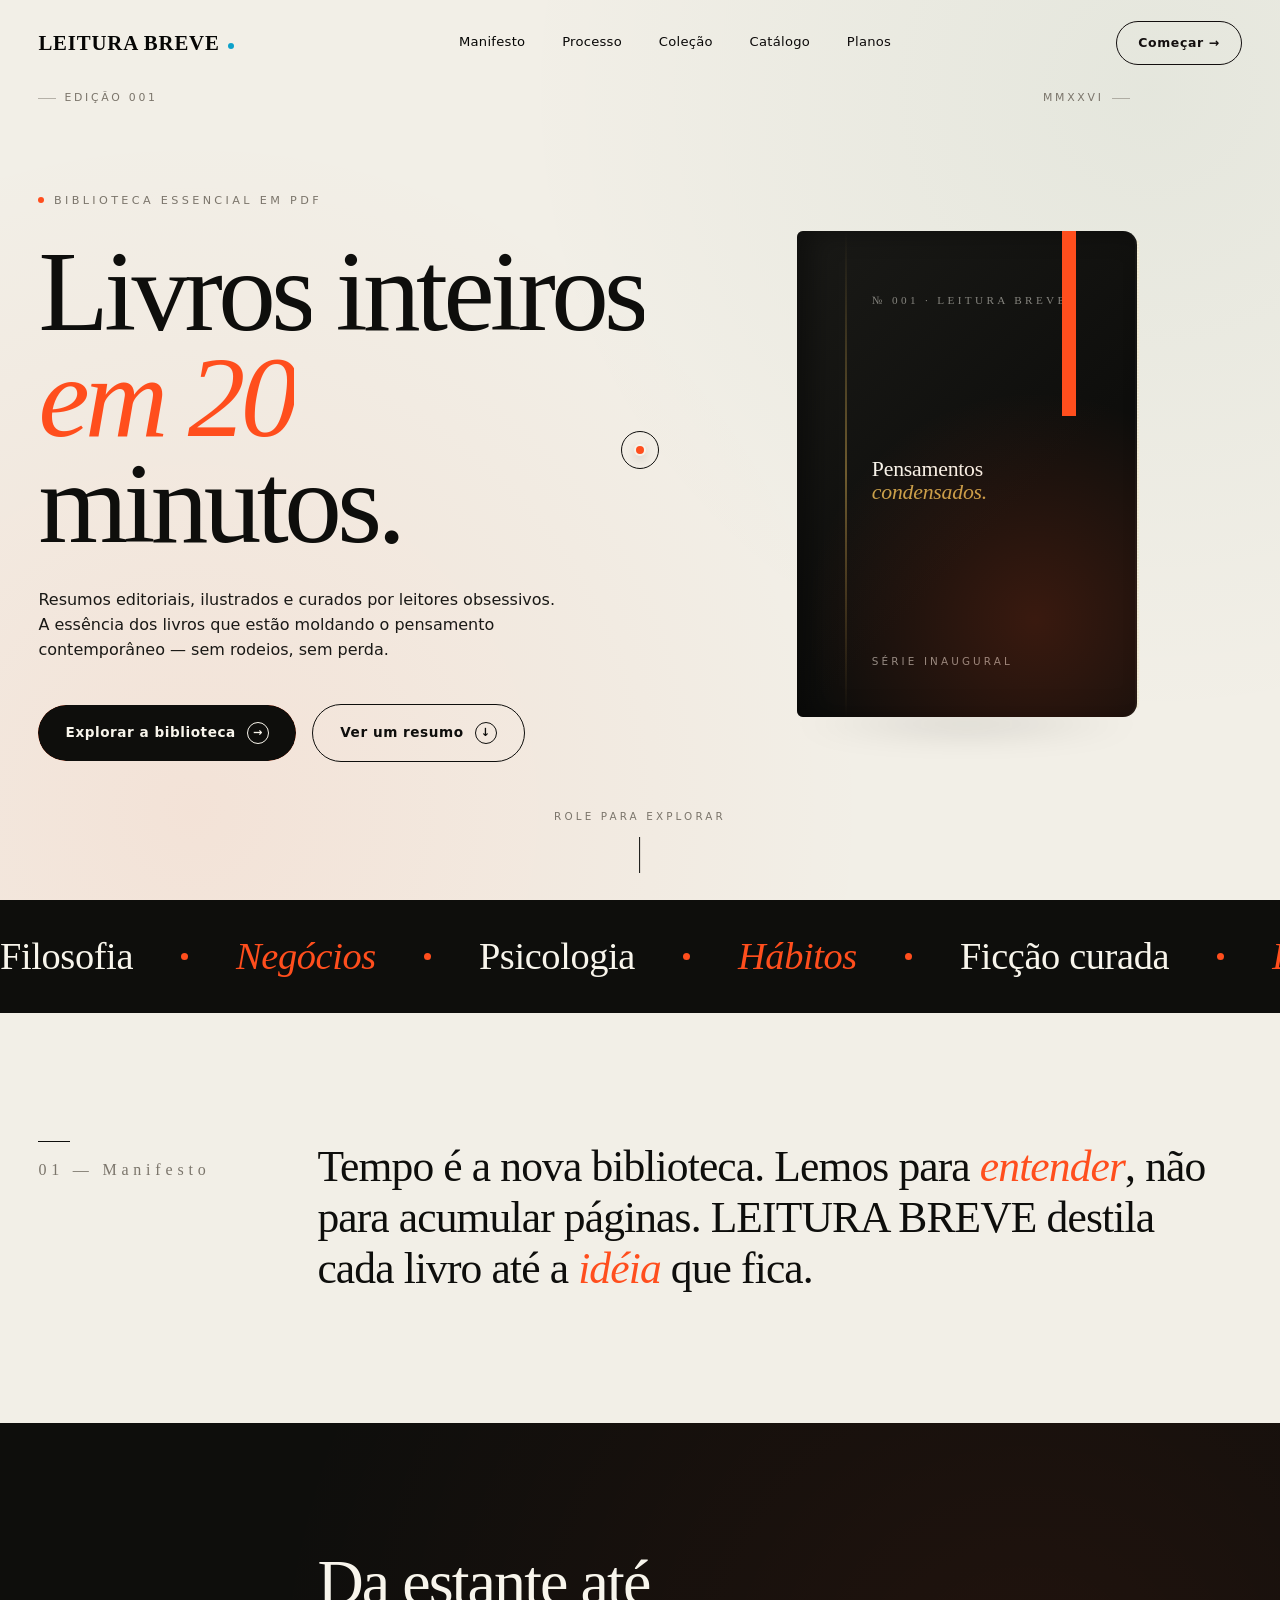
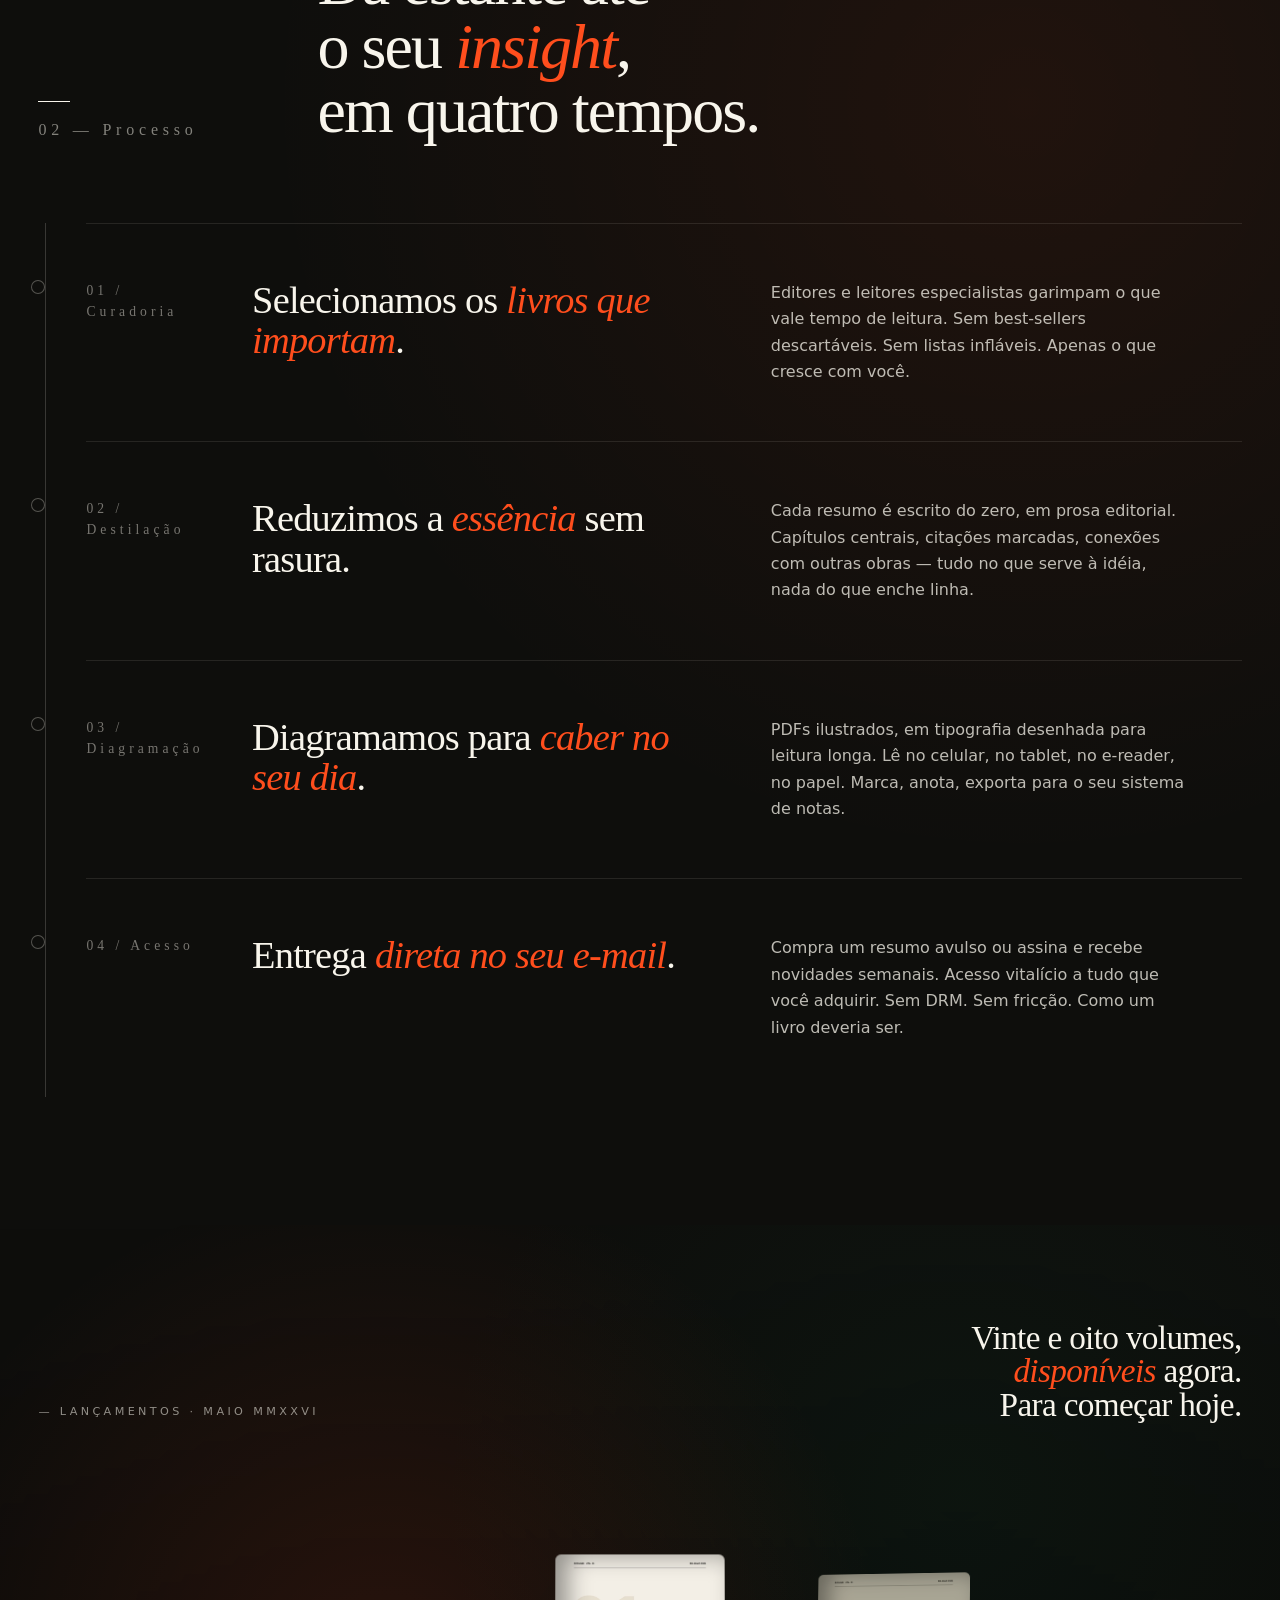
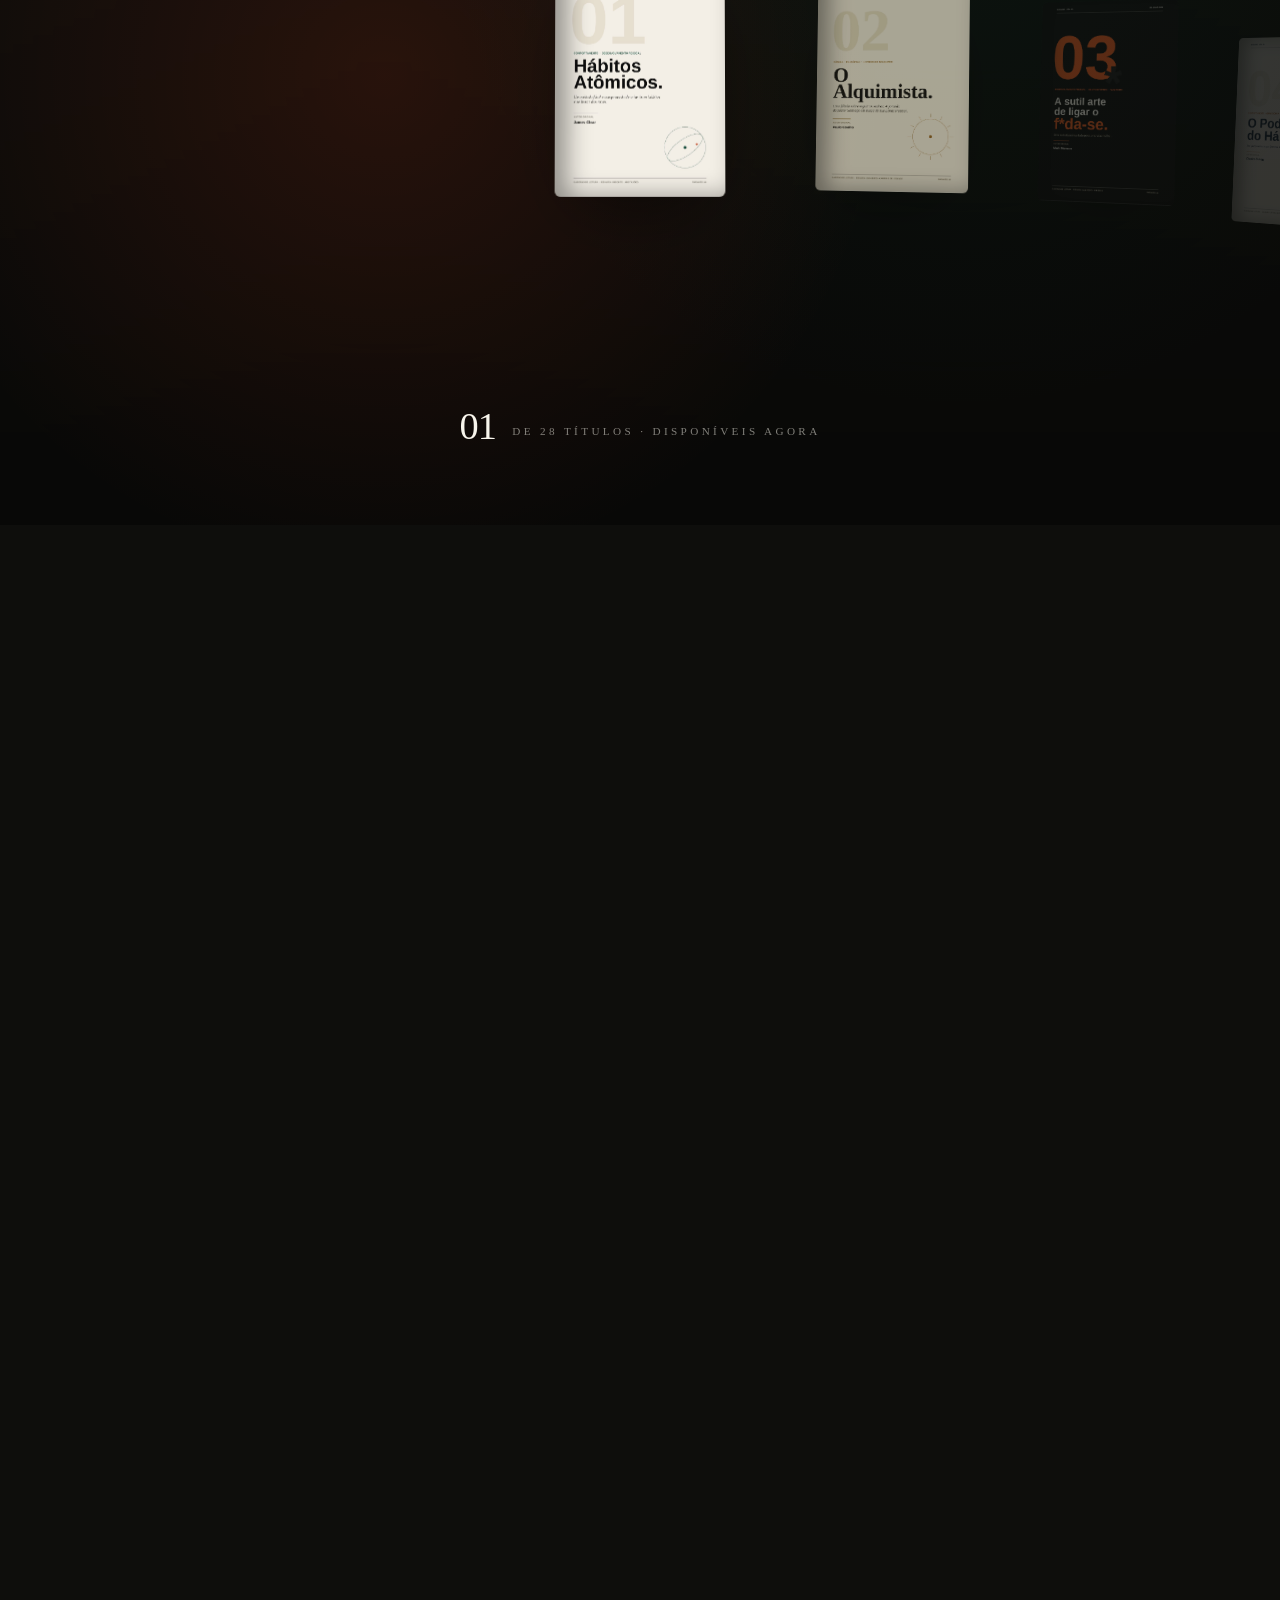
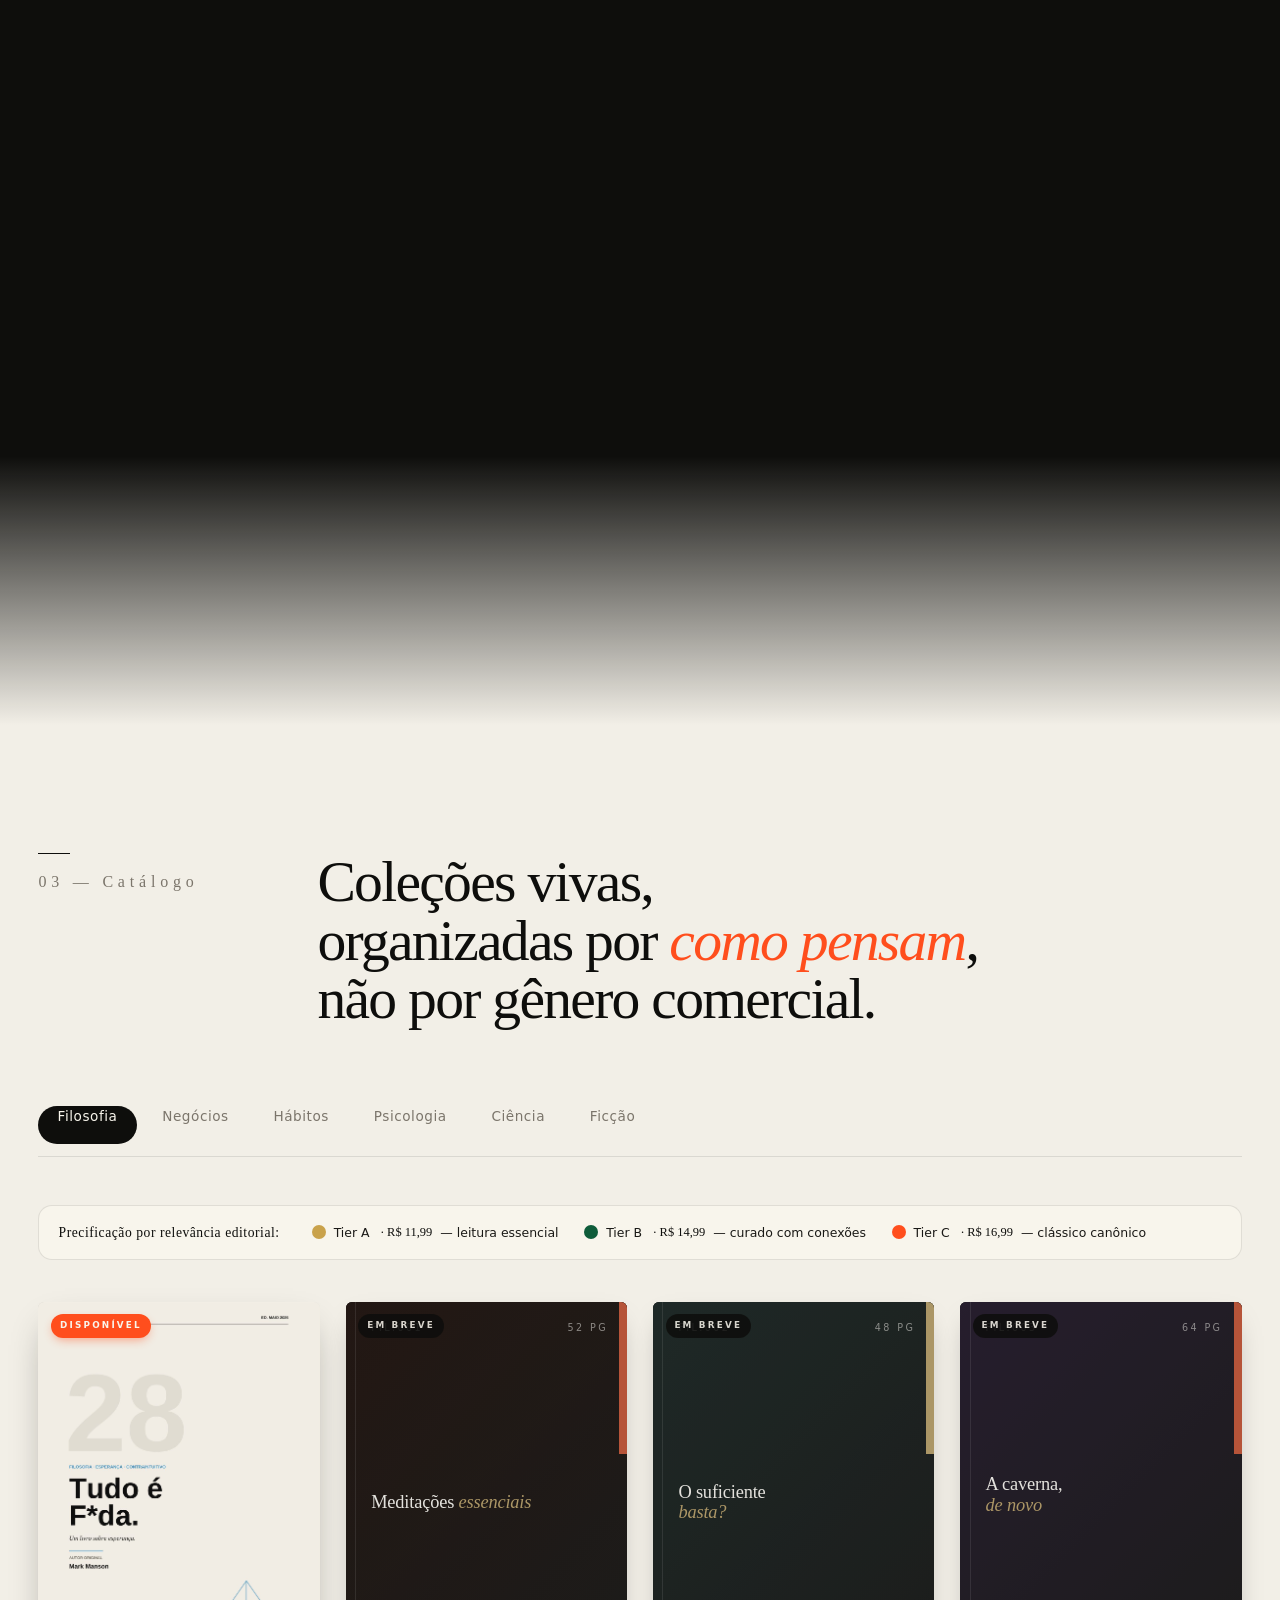
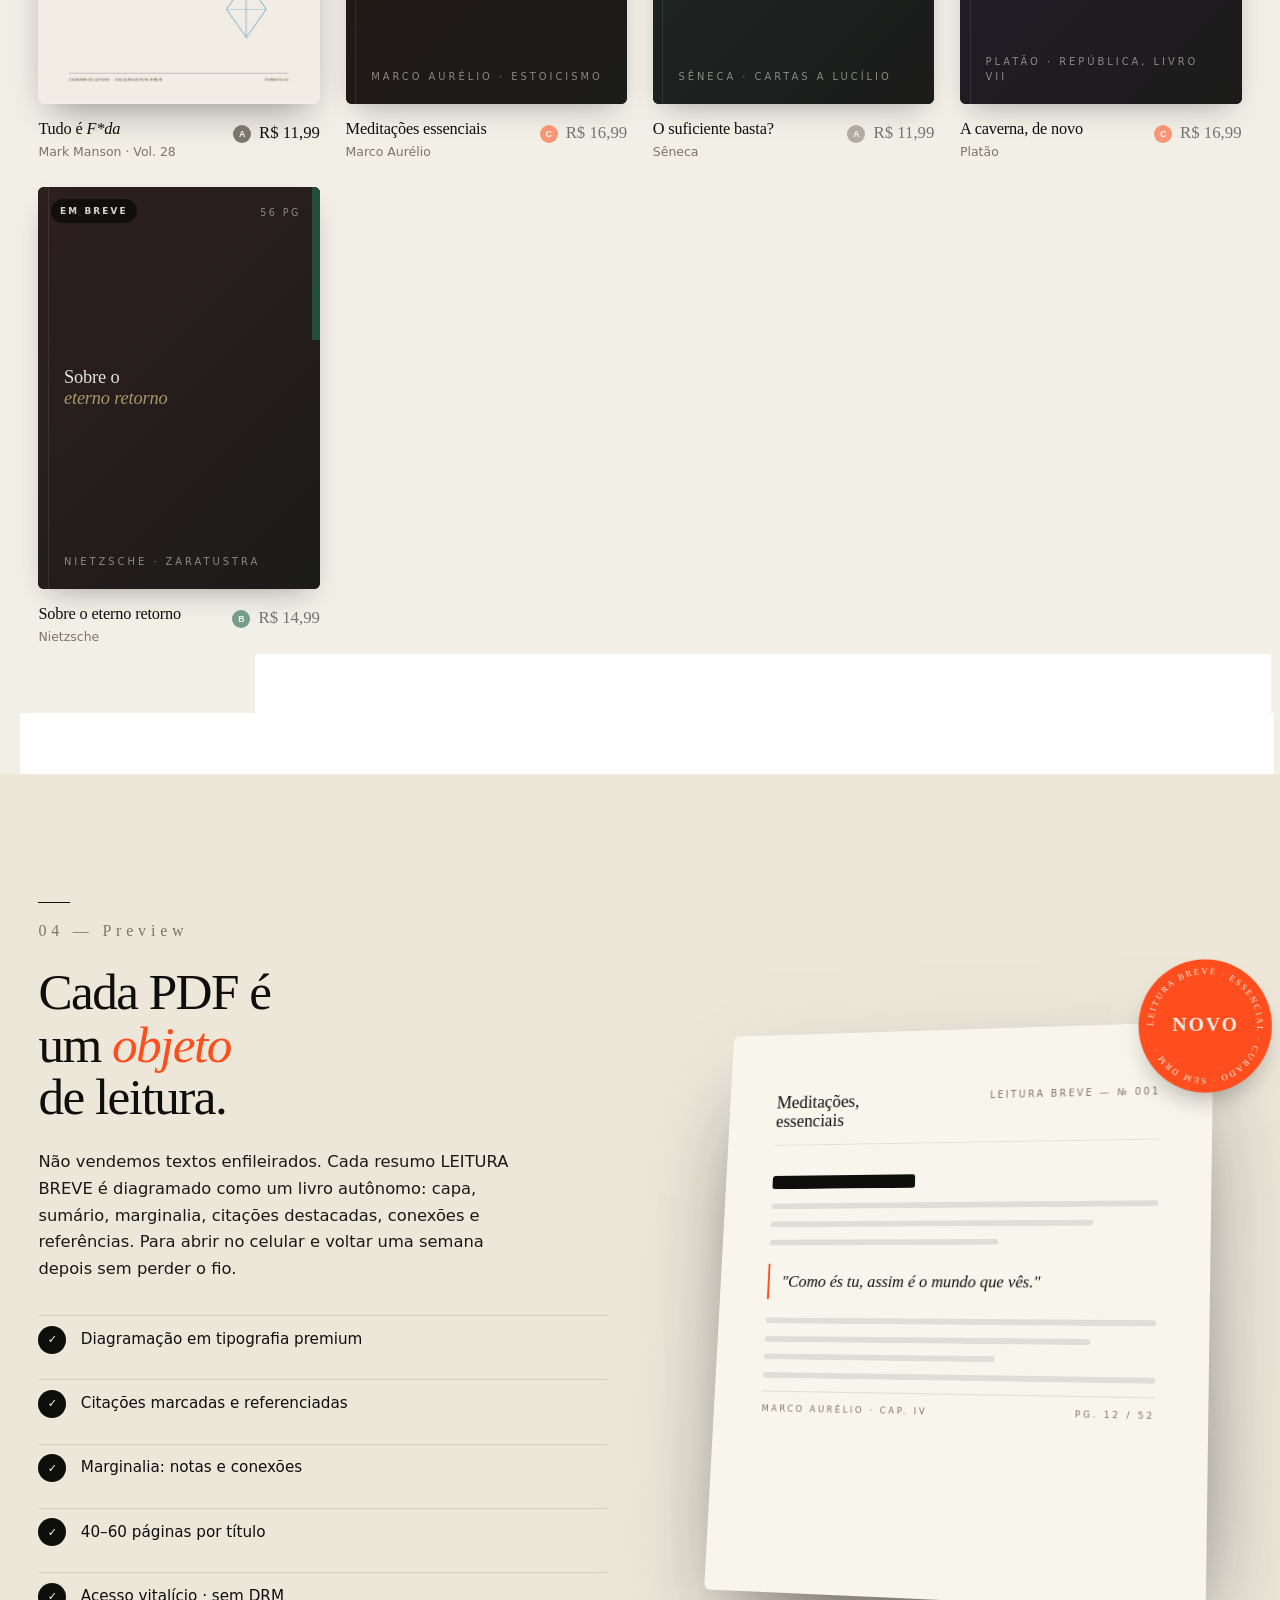
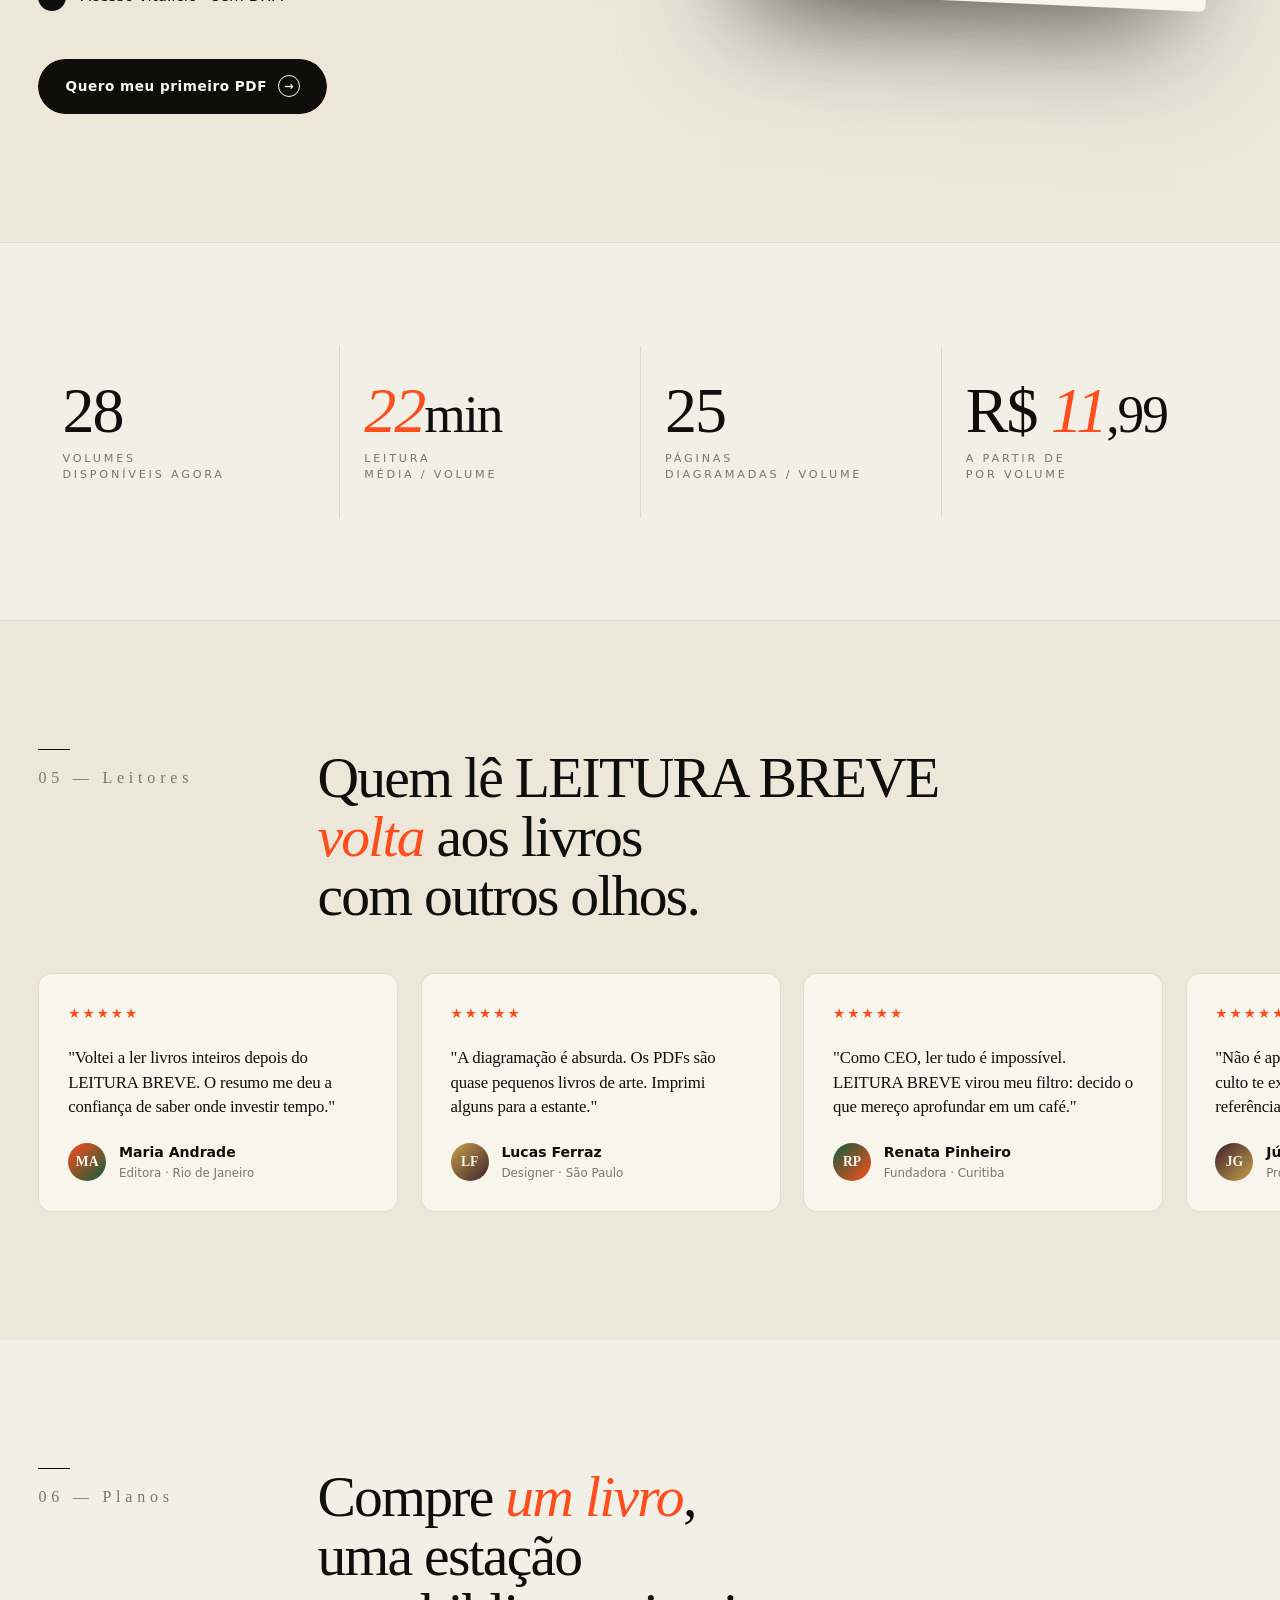
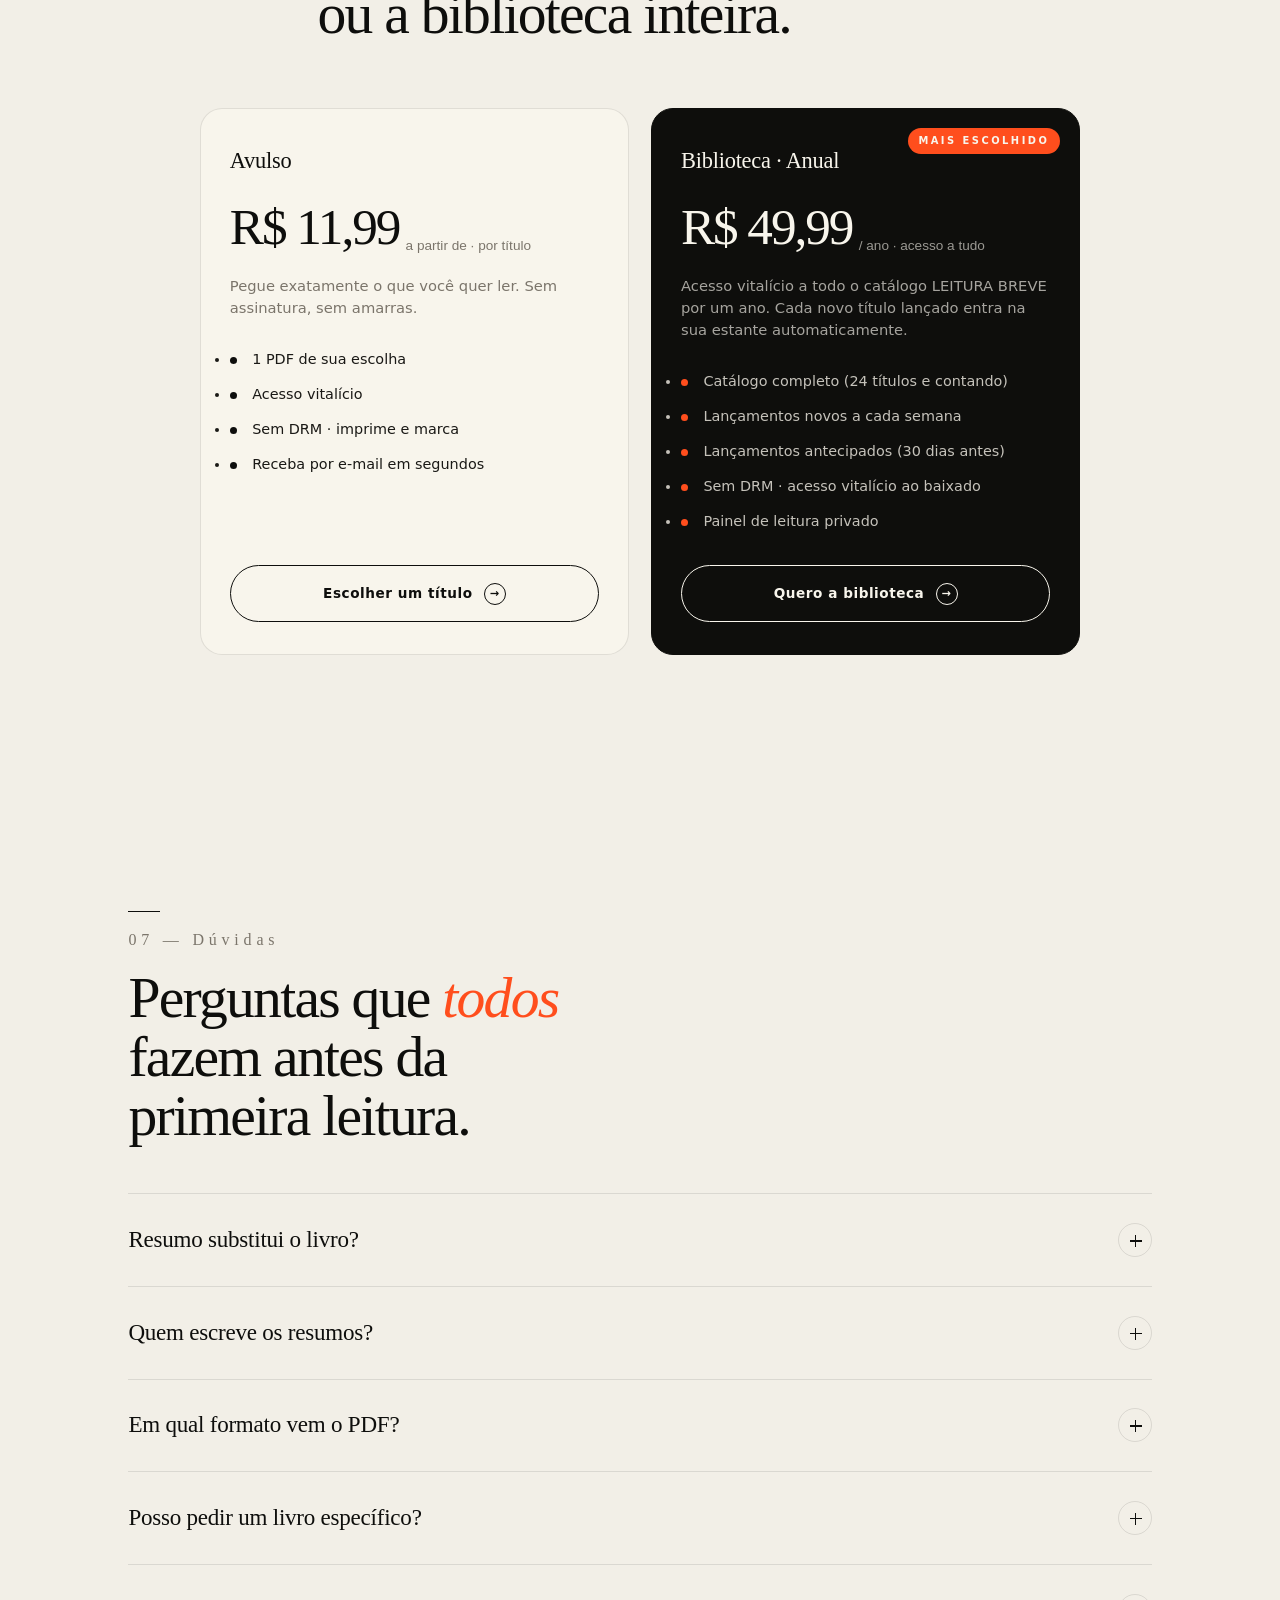
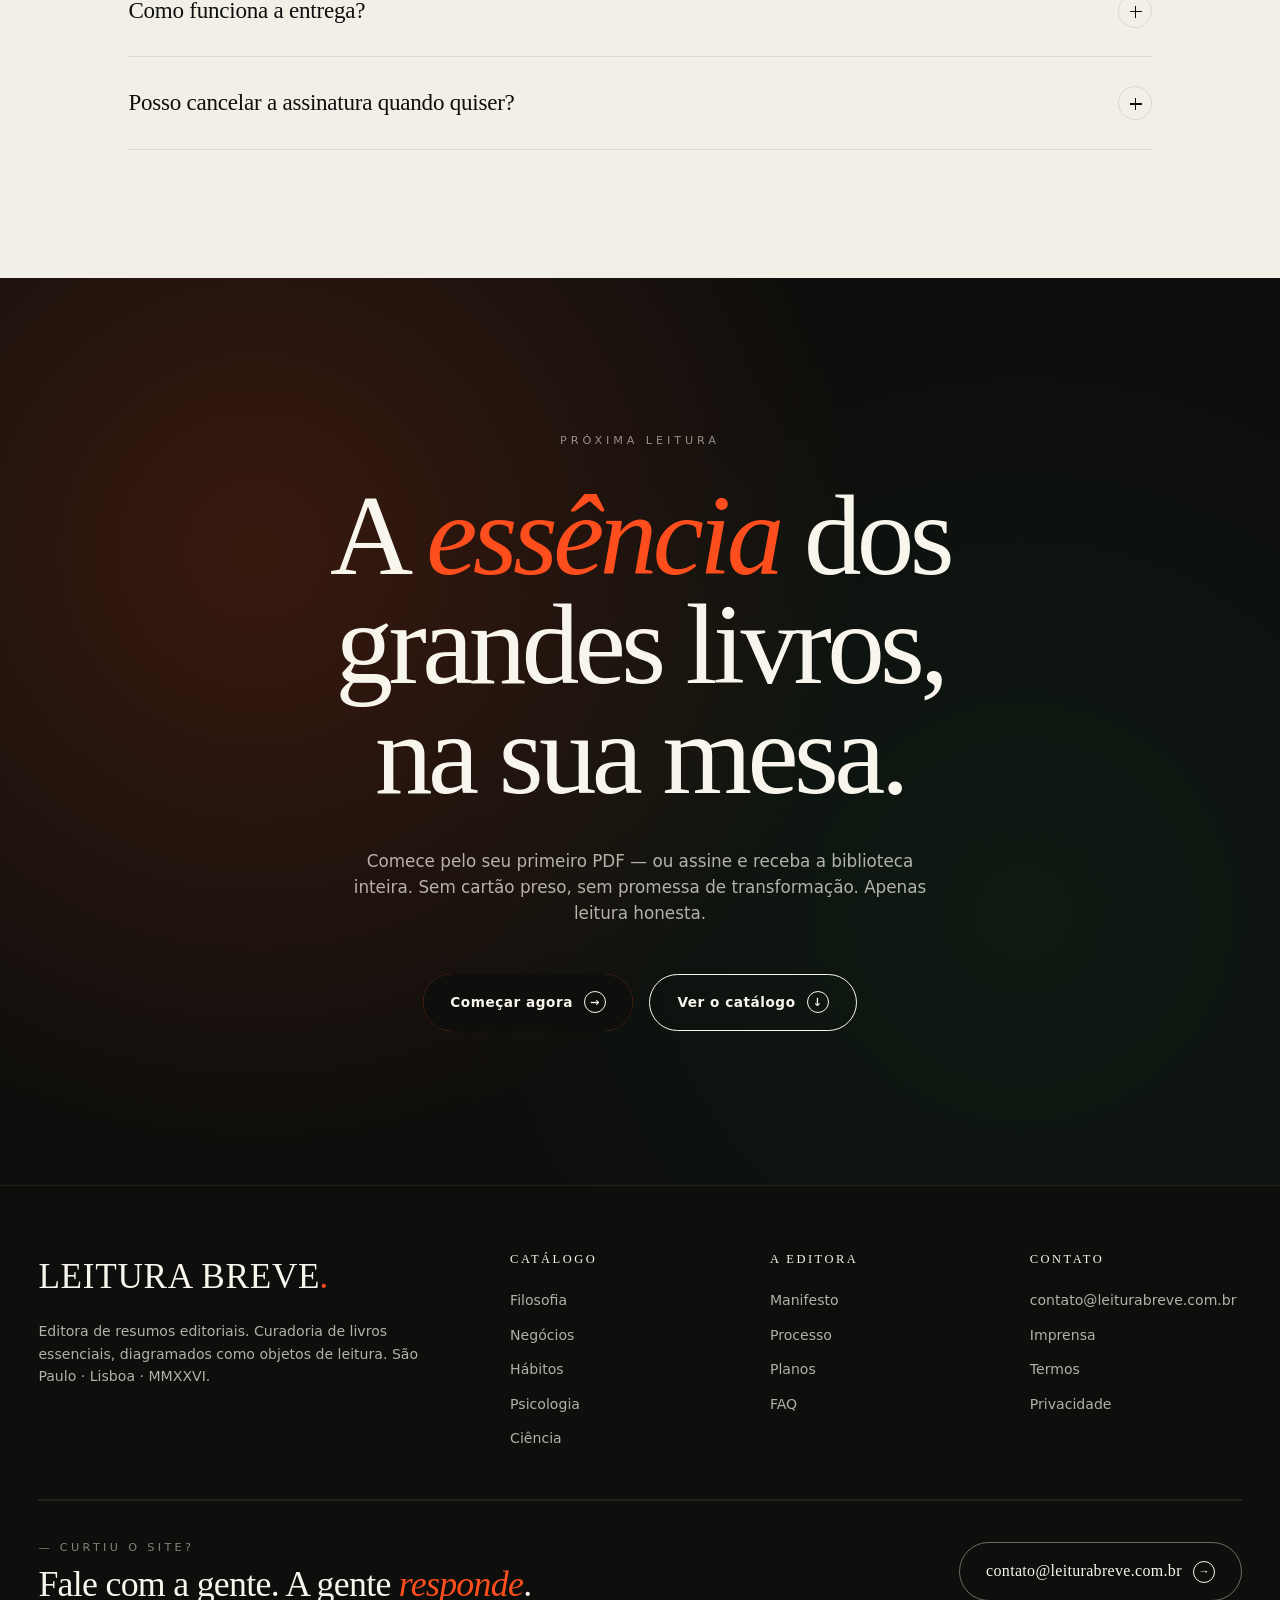
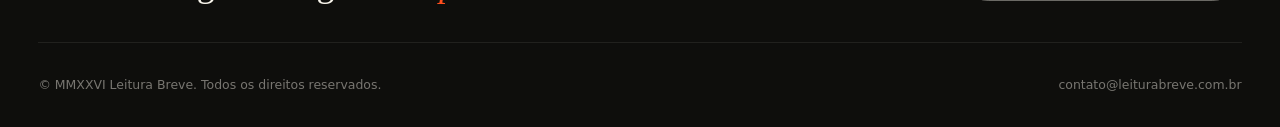
==== index.html @ e7ca35db "feat: vols 27/28/31/33/35 — 28 disponiveis, aba Filosofia preenchida LB.27 De Zero a Um (Thiel, Tier" ====
<!DOCTYPE html>
<html lang="pt-BR">
<head>
<meta charset="UTF-8">
<title>LEITURA BREVE — Livros inteiros em 20 minutos.</title>
<meta name="description" content="LEITURA BREVE: resumos editoriais em PDF dos livros que estão moldando o pensamento contemporâneo. Curados, ilustrados, prontos para abrir caminho.">
<link rel="icon" href="data:image/svg+xml,<svg xmlns='http://www.w3.org/2000/svg' viewBox='0 0 100 100'><rect width='100' height='100' rx='20' fill='%230D0D0D'/><text x='50' y='66' font-family='Georgia,serif' font-size='44' font-weight='700' fill='%23F5F2EC' text-anchor='middle' letter-spacing='-2'>LB</text></svg>">
<link rel="apple-touch-icon" href="data:image/svg+xml,<svg xmlns='http://www.w3.org/2000/svg' viewBox='0 0 100 100'><rect width='100' height='100' rx='20' fill='%230D0D0D'/><text x='50' y='66' font-family='Georgia,serif' font-size='44' font-weight='700' fill='%23F5F2EC' text-anchor='middle' letter-spacing='-2'>LB</text></svg>">
<meta name="viewport" content="width=device-width,initial-scale=1.0,viewport-fit=cover">
<meta name="theme-color" content="#0D0D0D">
<meta name="apple-mobile-web-app-title" content="Leitura Breve">
<meta name="application-name" content="Leitura Breve">
<meta name="format-detection" content="telephone=no">
<meta http-equiv="X-Frame-Options" content="DENY">
<meta http-equiv="X-Content-Type-Options" content="nosniff">
<meta http-equiv="Referrer-Policy" content="no-referrer">
<meta http-equiv="Content-Security-Policy" content="default-src 'self' 'unsafe-inline' https://fonts.googleapis.com https://fonts.gstatic.com; script-src 'self' 'unsafe-inline'; object-src 'none'; base-uri 'self';">
<link rel="preconnect" href="https://fonts.googleapis.com">
<link rel="preconnect" href="https://fonts.gstatic.com" crossorigin>
<link href="https://fonts.googleapis.com/css2?family=Fraunces:ital,opsz,wght@0,9..144,300..900;1,9..144,300..900&family=Inter:wght@300;400;500;600;700;800;900&family=Instrument+Serif:ital@0;1&display=swap" rel="stylesheet">

<style>
/* ============================================================
   LEITURA BREVE — Editorial minimalist landing
   ============================================================ */
*,*::before,*::after{box-sizing:border-box;margin:0;padding:0}
html,body{overflow-x:hidden}
html{scroll-behavior:auto}

:root{
  --bg:#F2EFE7;
  --bg-warm:#EDE7DA;
  --paper:#F8F5EC;
  --ink:#0E0E0C;
  --ink-soft:#1A1916;
  --mute:#7B756B;
  --line:#0E0E0C1A;
  --line-soft:#0E0E0C0F;
  --accent:#FF4E1D;     /* burnt orange — editorial */
  --accent-2:#0E5C3A;   /* deep forest */
  --gold:#C9A24B;
  --plum:#3B1F2B;
  --cream:#F8F5EC;
  --shadow:0 30px 60px -20px rgba(14,14,12,.25), 0 18px 36px -18px rgba(14,14,12,.18);
  --shadow-deep:0 50px 100px -30px rgba(14,14,12,.55);
  --r-lg:22px;
  --r-md:14px;
  --easing:cubic-bezier(.2,.8,.2,1);
  --easing-soft:cubic-bezier(.65,0,.35,1);
}

::selection{background:var(--ink);color:var(--cream)}

body{
  font-family:'Inter',system-ui,sans-serif;
  background:var(--bg);
  color:var(--ink);
  font-weight:400;
  font-size:16px;
  line-height:1.55;
  -webkit-font-smoothing:antialiased;
  text-rendering:optimizeLegibility;
  min-height:100vh;
  cursor:none;
}
@media(hover:none){body{cursor:auto}}

a{color:inherit;text-decoration:none}
button{font:inherit;color:inherit;background:none;border:0;cursor:pointer}
img{max-width:100%;display:block}

/* ============================================================
   GRAIN OVERLAY (subtle film grain)
   ============================================================ */
.grain{
  position:fixed;inset:0;pointer-events:none;z-index:9000;
  opacity:.06;mix-blend-mode:multiply;
  background-image:url("data:image/svg+xml;utf8,<svg xmlns='http://www.w3.org/2000/svg' width='240' height='240'><filter id='n'><feTurbulence type='fractalNoise' baseFrequency='0.9' numOctaves='2'/><feColorMatrix values='0 0 0 0 0  0 0 0 0 0  0 0 0 0 0  0 0 0 .6 0'/></filter><rect width='100%25' height='100%25' filter='url(%23n)'/></svg>");
}

/* ============================================================
   LOADER
   ============================================================ */
.loader{
  position:fixed;inset:0;background:var(--ink);color:var(--cream);
  z-index:10000;display:flex;align-items:flex-end;justify-content:space-between;
  padding:clamp(1.5rem,4vw,3rem);
  font-family:'Inter',sans-serif;
  transition:transform 1.2s var(--easing-soft);
}
.loader.done{transform:translateY(-100%)}
.loader-brand{
  font-family:'Fraunces',serif;font-weight:700;
  font-size:clamp(1.4rem,2.4vw,2rem);letter-spacing:.06em;
}
.loader-counter{
  font-family:'Fraunces',serif;
  font-size:clamp(5rem,16vw,14rem);font-weight:300;
  line-height:.9;letter-spacing:-.04em;
  font-feature-settings:"tnum" 1;
}
.loader-meta{
  font-size:.7rem;letter-spacing:.25em;text-transform:uppercase;
  color:rgba(248,245,236,.5);text-align:right;line-height:1.4;
}
.loader-bar{
  position:absolute;bottom:0;left:0;right:0;height:1px;background:rgba(248,245,236,.15);
}
.loader-bar::after{
  content:'';position:absolute;left:0;top:0;bottom:0;background:var(--cream);width:0;
  transition:width .3s linear;
}

/* ============================================================
   CUSTOM CURSOR — dot + ring (no blend-mode for visibility)
   ============================================================ */
.cursor,.cursor-ring{
  position:fixed;top:0;left:0;border-radius:50%;
  pointer-events:none;
  transform:translate(-50%,-50%);
  will-change:transform;
}
.cursor{
  width:8px;height:8px;background:var(--accent);z-index:9500;
  transition:transform .2s var(--easing), background .25s, opacity .25s;
  box-shadow:0 0 0 2px rgba(248,245,236,.85), 0 4px 12px rgba(14,14,12,.25);
}
.cursor-ring{
  width:38px;height:38px;z-index:9499;
  border:1.5px solid var(--ink);background:transparent;
  transition:width .35s var(--easing), height .35s var(--easing),
    border-color .25s, background .25s, opacity .25s;
}
.cursor.is-link{background:var(--cream);box-shadow:0 0 0 2px var(--accent),0 4px 14px rgba(14,14,12,.3)}
.cursor-ring.is-link{width:60px;height:60px;border-color:var(--accent);background:rgba(255,78,29,.06)}
.cursor.is-dark{box-shadow:0 0 0 2px rgba(14,14,12,.7),0 4px 12px rgba(0,0,0,.4)}
.cursor-ring.is-dark{border-color:var(--cream)}
.cursor.is-dark.is-link{background:var(--accent);box-shadow:0 0 0 2px var(--cream),0 4px 14px rgba(0,0,0,.5)}
@media(hover:none){.cursor,.cursor-ring{display:none}}

/* ============================================================
   NAVIGATION
   ============================================================ */
.nav{
  position:fixed;top:0;left:0;right:0;z-index:200;
  padding:1.3rem clamp(1.2rem,3vw,2.5rem);
  display:flex;align-items:center;justify-content:space-between;
  transition:background .4s var(--easing), backdrop-filter .4s var(--easing), color .4s;
  mix-blend-mode:difference;color:#F8F5EC;
}
.nav.scrolled{
  mix-blend-mode:normal;color:var(--ink);
  background:rgba(242,239,231,.78);backdrop-filter:saturate(140%) blur(14px);
  -webkit-backdrop-filter:saturate(140%) blur(14px);
  border-bottom:1px solid var(--line-soft);
}
.brand{
  font-family:'Fraunces',serif;font-weight:700;font-size:1.3rem;letter-spacing:.04em;
  display:flex;align-items:baseline;gap:.5rem;
}
.brand-dot{
  width:6px;height:6px;border-radius:50%;background:var(--accent);
  display:inline-block;transform:translateY(-1px);
}
.nav-menu{display:flex;align-items:center;gap:2.3rem;font-size:.82rem;font-weight:500}
.nav-menu a{position:relative;letter-spacing:.02em;padding:.3rem 0}
.nav-menu a::after{
  content:'';position:absolute;left:0;right:0;bottom:-2px;height:1px;
  background:currentColor;transform:scaleX(0);transform-origin:right;
  transition:transform .4s var(--easing);
}
.nav-menu a:hover::after{transform:scaleX(1);transform-origin:left}
.nav-cta{
  font-size:.78rem;font-weight:600;letter-spacing:.05em;
  padding:.7rem 1.3rem;border:1px solid currentColor;border-radius:999px;
  transition:background .35s var(--easing), color .35s var(--easing);
}
.nav-cta:hover{background:currentColor;color:var(--bg)}
.nav.scrolled .nav-cta:hover{color:var(--bg)}
@media(max-width:780px){
  .nav-menu{display:none}
}

/* ============================================================
   HERO
   ============================================================ */
.hero{
  position:relative;min-height:100vh;padding:clamp(7rem,10vh,8rem) clamp(1.2rem,3vw,2.5rem) 4rem;
  display:grid;grid-template-columns:1.05fr .95fr;gap:3rem;align-items:center;
  overflow:hidden;
}
.hero::before{
  content:'';position:absolute;inset:0;pointer-events:none;
  background:
    radial-gradient(circle at 15% 90%, rgba(255,78,29,.08), transparent 50%),
    radial-gradient(circle at 90% 10%, rgba(14,92,58,.06), transparent 45%);
}
.hero-meta{
  position:absolute;top:5.6rem;left:clamp(1.2rem,3vw,2.5rem);right:calc(clamp(1.2rem,3vw,2.5rem) + 7rem);
  display:flex;justify-content:space-between;font-size:.68rem;letter-spacing:.25em;
  text-transform:uppercase;color:var(--mute);gap:1rem;flex-wrap:wrap;
}
@media(max-width:980px){.hero-meta{right:clamp(1.2rem,3vw,2.5rem)}}
.hero-meta span{display:flex;align-items:center;gap:.5rem}
.hero-meta .ln{width:18px;height:1px;background:currentColor;opacity:.5}

.hero-content{position:relative;z-index:2;max-width:780px}
.hero-eyebrow{
  display:inline-flex;align-items:center;gap:.6rem;
  font-size:.7rem;letter-spacing:.3em;text-transform:uppercase;
  margin-bottom:1.8rem;color:var(--mute);
}
.hero-eyebrow .dot{width:6px;height:6px;background:var(--accent);border-radius:50%;
  animation:pulse 2.4s var(--easing) infinite}
@keyframes pulse{
  0%,100%{transform:scale(1);opacity:1}
  50%{transform:scale(1.6);opacity:.4}
}
.hero-title{
  font-family:'Fraunces',serif;
  font-size:clamp(3.2rem,9vw,9.4rem);
  font-weight:300;font-variation-settings:"opsz" 144, "SOFT" 50;
  line-height:.92;letter-spacing:-.04em;
  margin-bottom:2rem;
}
.hero-title .word{display:inline-block;overflow:hidden;vertical-align:bottom}
.hero-title .word > span{
  display:inline-block;transform:translateY(110%);
  transition:transform 1.1s var(--easing-soft);
}
.hero-title.in .word > span{transform:translateY(0)}
.hero-title .word:nth-child(1) > span{transition-delay:.05s}
.hero-title .word:nth-child(2) > span{transition-delay:.15s}
.hero-title .word:nth-child(3) > span{transition-delay:.25s}
.hero-title .word:nth-child(4) > span{transition-delay:.35s}
.hero-title em{
  font-family:'Instrument Serif',serif;font-style:italic;font-weight:400;
  color:var(--accent);
}

.hero-sub{
  max-width:520px;font-size:clamp(1rem,1.2vw,1.18rem);line-height:1.55;color:var(--ink-soft);
  margin-bottom:2.6rem;opacity:0;transform:translateY(20px);
  transition:opacity .9s var(--easing) .7s, transform .9s var(--easing) .7s;
}
.hero-title.in ~ .hero-sub,
.in-anim .hero-sub{opacity:1;transform:translateY(0)}

.hero-ctas{
  display:flex;align-items:center;gap:1rem;flex-wrap:wrap;
  opacity:0;transform:translateY(20px);
  transition:opacity .9s var(--easing) .85s, transform .9s var(--easing) .85s;
}
.in-anim .hero-ctas{opacity:1;transform:translateY(0)}

.btn{
  position:relative;display:inline-flex;align-items:center;gap:.7rem;
  padding:1.05rem 1.7rem;border-radius:999px;font-size:.85rem;font-weight:600;
  letter-spacing:.04em;overflow:hidden;isolation:isolate;
  transition:transform .35s var(--easing), color .35s var(--easing);
}
.btn::before{
  content:'';position:absolute;inset:0;border-radius:inherit;z-index:-1;
  background:var(--ink);transition:transform .55s var(--easing);
  transform-origin:bottom;
}
.btn::after{
  content:'';position:absolute;inset:0;border-radius:inherit;z-index:-2;
  background:var(--accent);
}
.btn:hover::before{transform:scaleY(0);transform-origin:top}
.btn:hover{color:var(--ink)}
.btn-primary{color:var(--cream)}
.btn-arrow{
  width:22px;height:22px;display:inline-flex;align-items:center;justify-content:center;
  border-radius:50%;border:1px solid currentColor;transition:transform .4s var(--easing);
  font-size:.7rem;
}
.btn:hover .btn-arrow{transform:rotate(-45deg)}

.btn-ghost{
  border:1px solid var(--ink);color:var(--ink);background:transparent;
  padding:1.05rem 1.7rem;border-radius:999px;font-size:.85rem;font-weight:600;
  letter-spacing:.04em;
  display:inline-flex;align-items:center;gap:.7rem;
  transition:background .35s var(--easing), color .35s var(--easing);
}
.btn-ghost:hover{background:var(--ink);color:var(--cream)}

/* HERO 3D BOOK */
.hero-stage{
  position:relative;width:100%;aspect-ratio:1/1.05;max-width:560px;justify-self:end;
  perspective:1800px;perspective-origin:50% 50%;
  opacity:0;transform:translateY(30px);
  transition:opacity 1.1s var(--easing) .4s, transform 1.1s var(--easing) .4s;
}
.in-anim .hero-stage{opacity:1;transform:translateY(0)}

.stage-floor{
  position:absolute;left:50%;bottom:4%;width:70%;height:30px;
  transform:translateX(-50%);
  background:radial-gradient(ellipse at center, rgba(14,14,12,.35), transparent 65%);
  filter:blur(14px);opacity:.5;
}

.book3d{
  position:absolute;inset:0;margin:auto;width:62%;aspect-ratio:.7/1;
  transform-style:preserve-3d;
  animation:float 7s ease-in-out infinite;
  will-change:transform;
}
@keyframes float{
  0%,100%{transform:translateY(0) rotateY(-22deg) rotateX(8deg)}
  50%{transform:translateY(-18px) rotateY(-22deg) rotateX(10deg)}
}
.book3d.tilt{animation-play-state:paused}

.book-face{
  position:absolute;inset:0;border-radius:6px 14px 14px 6px;
  background:linear-gradient(135deg, #1a1a17 0%, #0e0e0c 60%);
  box-shadow:inset 14px 0 26px rgba(0,0,0,.4), inset -2px 0 0 rgba(255,255,255,.04);
  overflow:hidden;
  display:flex;flex-direction:column;justify-content:space-between;
  padding:18% 14% 14% 22%;color:var(--cream);
}
.book-face::before{
  content:'';position:absolute;left:14%;top:0;bottom:0;width:2px;
  background:linear-gradient(to bottom, transparent, rgba(201,162,75,.5), transparent);
}
.book-face::after{
  content:'';position:absolute;inset:0;background:
    radial-gradient(circle at 70% 80%, rgba(255,78,29,.18), transparent 50%);
  pointer-events:none;
}
.book-num{
  font-family:'Fraunces',serif;font-size:.7rem;letter-spacing:.3em;
  color:rgba(248,245,236,.5);text-transform:uppercase;
}
.book-title{
  font-family:'Fraunces',serif;font-weight:300;font-size:clamp(1.1rem,1.7vw,1.6rem);
  line-height:1.08;letter-spacing:-.01em;
}
.book-title em{font-family:'Instrument Serif',serif;font-style:italic;color:var(--gold)}
.book-author{font-size:.65rem;letter-spacing:.3em;text-transform:uppercase;opacity:.55}
.book-mark{
  position:absolute;right:18%;top:0;width:14px;height:38%;
  background:var(--accent);
}

.book-spine{
  position:absolute;left:0;top:0;bottom:0;width:18px;
  background:linear-gradient(to right, #050504, #0e0e0c 60%, #1a1a17);
  transform:translateX(-9px) rotateY(-90deg);transform-origin:right center;
  box-shadow:inset 0 0 8px rgba(0,0,0,.5);
}
.book-back{
  position:absolute;inset:0;background:#0a0a08;border-radius:6px 14px 14px 6px;
  transform:translateZ(-22px);
}
.book-pages{
  position:absolute;top:1.5%;bottom:1.5%;right:-3px;width:22px;
  background:repeating-linear-gradient(to bottom, #f3eed8 0 2px, #e8e0c4 2px 3px);
  transform:translateZ(-11px) rotateY(0deg);
  border-radius:0 4px 4px 0;
}

/* Floating typography ornaments */
.hero-orb{
  position:absolute;font-family:'Instrument Serif',serif;font-style:italic;
  color:var(--accent);pointer-events:none;font-weight:400;
  opacity:0;transition:opacity 1.2s ease 1.2s;
}
.in-anim .hero-orb{opacity:1}
.hero-orb.one{top:8%;right:-2%;font-size:clamp(1.6rem,3vw,3rem);transform:rotate(-8deg);z-index:3}
.hero-orb.two{bottom:6%;left:-4%;font-size:clamp(1.2rem,2vw,2rem);color:var(--accent-2);transform:rotate(6deg);z-index:3}

/* Scroll hint */
.scroll-hint{
  position:absolute;left:50%;bottom:1.7rem;transform:translateX(-50%);
  font-size:.65rem;letter-spacing:.3em;text-transform:uppercase;color:var(--mute);
  display:flex;flex-direction:column;align-items:center;gap:.8rem;z-index:3;
}
.scroll-hint .ln{
  width:1px;height:36px;background:var(--ink);position:relative;overflow:hidden;
}
.scroll-hint .ln::after{
  content:'';position:absolute;top:-100%;left:0;right:0;height:100%;background:var(--accent);
  animation:scrollLn 2.4s var(--easing) infinite;
}
@keyframes scrollLn{0%{top:-100%}100%{top:100%}}

@media(max-width:980px){
  .hero{grid-template-columns:1fr;padding-top:7rem}
  .hero-stage{justify-self:center;max-width:380px;margin-top:1rem}
  .hero-orb.one{right:auto;left:6%;top:8%}
}

/* ============================================================
   MARQUEE STRIP
   ============================================================ */
.strip{
  background:var(--ink);color:var(--cream);
  padding:1.6rem 0;overflow:hidden;
  border-top:1px solid var(--line);border-bottom:1px solid var(--line);
}
.strip-track{
  display:flex;align-items:center;gap:3rem;white-space:nowrap;
  animation:marquee 38s linear infinite;font-family:'Fraunces',serif;
  font-weight:300;font-size:clamp(1.6rem,3vw,2.8rem);letter-spacing:-.01em;
}
.strip-track em{font-family:'Instrument Serif',serif;color:var(--accent)}
.strip-track .dot{
  width:7px;height:7px;border-radius:50%;background:var(--accent);flex-shrink:0;
}
@keyframes marquee{0%{transform:translateX(0)}100%{transform:translateX(-50%)}}

/* ============================================================
   MANIFESTO
   ============================================================ */
.manifesto{
  padding:clamp(6rem,10vw,10rem) clamp(1.2rem,3vw,2.5rem);
  max-width:1400px;margin:0 auto;
  display:grid;grid-template-columns:.25fr 1fr;gap:3rem;align-items:start;
}
.section-num{
  font-family:'Fraunces',serif;font-size:1rem;letter-spacing:.3em;
  color:var(--mute);position:sticky;top:7rem;
}
.section-num::before{
  content:'';display:block;width:32px;height:1px;background:var(--ink);margin-bottom:1rem;
}
.manifesto-text{
  font-family:'Fraunces',serif;font-weight:300;
  font-size:clamp(1.6rem,3.4vw,3.4rem);line-height:1.18;letter-spacing:-.02em;
  max-width:900px;
}
.manifesto-text em{font-family:'Instrument Serif',serif;font-style:italic;color:var(--accent)}
.manifesto-text span{display:inline-block;opacity:.18;transition:opacity .6s var(--easing)}
.manifesto-text.in span{opacity:1}

@media(max-width:780px){
  .manifesto{grid-template-columns:1fr;gap:1.4rem}
  .section-num{position:relative;top:0}
}

/* ============================================================
   COMO FUNCIONA — Animation timeline
   ============================================================ */
.how{
  background:var(--ink);color:var(--cream);
  padding:clamp(6rem,10vw,10rem) clamp(1.2rem,3vw,2.5rem);
  position:relative;overflow:hidden;
}
.how::before{
  content:'';position:absolute;inset:0;pointer-events:none;
  background:radial-gradient(circle at 80% 20%, rgba(255,78,29,.08), transparent 50%);
}
.how-inner{max-width:1400px;margin:0 auto;position:relative;z-index:2}
.how-head{
  display:grid;grid-template-columns:.25fr 1fr;gap:3rem;margin-bottom:5rem;align-items:end;
}
.how .section-num{color:rgba(248,245,236,.5);position:relative;top:0}
.how .section-num::before{background:var(--cream)}
.how-title{
  font-family:'Fraunces',serif;font-weight:300;
  font-size:clamp(2.4rem,5vw,5rem);line-height:1;letter-spacing:-.03em;
  max-width:760px;
}
.how-title em{font-family:'Instrument Serif',serif;color:var(--accent)}

.timeline{
  position:relative;padding-left:3rem;
}
.timeline::before{
  content:'';position:absolute;left:.4rem;top:0;bottom:0;width:1px;background:rgba(248,245,236,.18);
}
.timeline-progress{
  content:'';position:absolute;left:.4rem;top:0;width:1px;background:var(--accent);height:0;
  transition:height .2s linear;
}
.step{
  display:grid;grid-template-columns:.25fr 1fr 1fr;gap:3rem;
  padding:3.5rem 0;border-top:1px solid rgba(248,245,236,.1);
  position:relative;
  opacity:.35;transition:opacity .8s var(--easing);
}
.step.in{opacity:1}
.step::before{
  content:'';position:absolute;left:-3rem;top:3.5rem;
  width:14px;height:14px;border-radius:50%;background:var(--ink);
  border:1px solid rgba(248,245,236,.3);transform:translateX(-50%);
  transition:background .5s var(--easing), border .5s var(--easing), transform .5s var(--easing);
}
.step.in::before{background:var(--accent);border-color:var(--accent);transform:translateX(-50%) scale(1.3)}
.step-num{
  font-family:'Fraunces',serif;font-size:.85rem;letter-spacing:.3em;
  color:rgba(248,245,236,.45);
}
.step-title{
  font-family:'Fraunces',serif;font-weight:400;font-size:clamp(1.8rem,3vw,2.6rem);
  line-height:1.05;letter-spacing:-.02em;
}
.step-title em{font-family:'Instrument Serif',serif;color:var(--accent)}
.step-body{font-size:1rem;color:rgba(248,245,236,.75);line-height:1.65;max-width:420px}

@media(max-width:880px){
  .how-head{grid-template-columns:1fr;gap:1rem}
  .step{grid-template-columns:1fr;gap:1rem;padding:2.5rem 0}
}

/* ============================================================
   TABS / CATEGORIAS
   ============================================================ */
.cats{
  padding:clamp(6rem,10vw,10rem) clamp(1.2rem,3vw,2.5rem);
  max-width:1500px;margin:0 auto;
}
.cats-head{
  display:grid;grid-template-columns:.25fr 1fr;gap:3rem;margin-bottom:4rem;
}
.cats-title{
  font-family:'Fraunces',serif;font-weight:300;
  font-size:clamp(2.2rem,4.5vw,4.4rem);line-height:1.02;letter-spacing:-.03em;
  max-width:820px;
}
.cats-title em{font-family:'Instrument Serif',serif;color:var(--accent)}

.tabs{
  display:flex;align-items:center;gap:.4rem;flex-wrap:wrap;
  padding-bottom:1rem;border-bottom:1px solid var(--line);
  margin-bottom:3rem;position:relative;
}
.tab{
  position:relative;padding:.8rem 1.2rem;font-size:.85rem;font-weight:500;letter-spacing:.04em;
  border-radius:999px;color:var(--mute);transition:color .4s var(--easing);
  white-space:nowrap;
}
.tab[aria-selected="true"]{color:var(--cream)}
.tab:hover{color:var(--ink)}
.tab[aria-selected="true"]:hover{color:var(--cream)}
.tab-pill{
  position:absolute;top:50%;transform:translateY(-50%);
  background:var(--ink);border-radius:999px;z-index:-1;height:38px;
  transition:left .55s var(--easing-soft), width .55s var(--easing-soft);
}

.cat-panel{display:none;animation:fadeUp .8s var(--easing) both}
.cat-panel.active{display:block}
@keyframes fadeUp{from{opacity:0;transform:translateY(20px)}to{opacity:1;transform:translateY(0)}}

.book-grid{
  display:grid;grid-template-columns:repeat(auto-fill,minmax(240px,1fr));gap:1.6rem;
}
.book-card{
  position:relative;cursor:none;
  display:flex;flex-direction:column;gap:1rem;
  perspective:900px;
}
.book-card-inner{
  position:relative;aspect-ratio:.7/1;border-radius:6px;
  background:#1a1a17;color:var(--cream);overflow:hidden;
  transform-style:preserve-3d;
  transition:transform .55s var(--easing), box-shadow .55s var(--easing);
  box-shadow:0 12px 28px -12px rgba(14,14,12,.35), inset 12px 0 24px rgba(0,0,0,.35);
}
.book-card:hover .book-card-inner{
  box-shadow:0 30px 60px -20px rgba(14,14,12,.5), inset 12px 0 24px rgba(0,0,0,.35);
}
.book-card-cover{
  position:absolute;inset:0;display:flex;flex-direction:column;justify-content:space-between;
  padding:1.2rem 1.2rem 1.2rem 1.6rem;
  background:linear-gradient(135deg, var(--c1, #1a1a17) 0%, var(--c2,#0e0e0c) 100%);
}
.book-card-cover::before{
  content:'';position:absolute;left:.6rem;top:0;bottom:0;width:1px;background:rgba(255,255,255,.1);
}
.book-card-cover::after{
  content:'';position:absolute;right:0;top:0;width:8px;height:38%;background:var(--accent);
}
.bc-meta{display:flex;justify-content:space-between;align-items:center;font-size:.6rem;letter-spacing:.25em;text-transform:uppercase;opacity:.55}
.bc-title{
  font-family:'Fraunces',serif;font-weight:400;font-size:1.15rem;line-height:1.1;letter-spacing:-.01em;
}
.bc-title em{font-family:'Instrument Serif',serif;color:var(--gold);font-style:italic}
.bc-bottom{font-size:.62rem;letter-spacing:.3em;text-transform:uppercase;opacity:.55}
.book-card-foot{
  display:flex;justify-content:space-between;align-items:flex-start;gap:1rem;
}
.bc-foot-info h4{font-family:'Fraunces',serif;font-weight:500;font-size:1.02rem;line-height:1.1;letter-spacing:-.01em;margin-bottom:.25rem}
.bc-foot-info p{font-size:.78rem;color:var(--mute)}
.bc-price{font-family:'Fraunces',serif;font-size:1.05rem;font-weight:500;white-space:nowrap;position:relative}
.bc-price[data-tier]::before{
  content:attr(data-tier);display:inline-block;margin-right:.5rem;
  width:18px;height:18px;line-height:18px;text-align:center;border-radius:50%;
  font-family:'Inter',sans-serif;font-size:.55rem;font-weight:700;letter-spacing:0;
  text-transform:uppercase;vertical-align:1px;
}
.bc-price[data-tier="a"]::before{background:var(--mute);color:var(--cream)}
.bc-price[data-tier="b"]::before{background:var(--accent-2);color:var(--cream)}
.bc-price[data-tier="c"]::before{background:var(--accent);color:var(--cream)}

/* Tier badge on cover (top corner) */
.book-card[data-tier-card="c"] .book-card-cover::after{background:var(--accent)}
.book-card[data-tier-card="b"] .book-card-cover::after{background:var(--accent-2)}
.book-card[data-tier-card="a"] .book-card-cover::after{background:var(--gold)}

/* Tier legend strip */
.tier-legend{
  display:flex;align-items:center;gap:1.6rem;flex-wrap:wrap;
  margin:0 0 2.6rem;padding:1rem 1.2rem;border:1px solid var(--line);border-radius:14px;
  background:var(--paper);font-size:.78rem;
}
.tier-legend strong{font-family:'Fraunces',serif;font-weight:500;letter-spacing:.04em;font-size:.85rem;margin-right:.4rem}
.tier-chip{display:inline-flex;align-items:center;gap:.5rem;color:var(--ink-soft)}
.tier-chip i{width:14px;height:14px;border-radius:50%;display:inline-block}
.tier-chip.a i{background:var(--gold)}
.tier-chip.b i{background:var(--accent-2)}
.tier-chip.c i{background:var(--accent)}
.tier-chip em{font-family:'Fraunces',serif;font-style:normal;font-weight:500;color:var(--ink);margin-left:.2rem}

/* ============================================================
   BOOK CARD — real cover image variant (LEITURA BREVE volumes)
   ============================================================ */
.book-card.live .book-card-inner{
  background:var(--paper);
  box-shadow:0 16px 36px -14px rgba(14,14,12,.45), inset 8px 0 16px rgba(0,0,0,.18);
}
.book-card.live .book-card-cover{
  background-image:var(--cover);background-size:cover;background-position:center;
  background-color:#F0E8D7;
  padding:0;
}
.book-card.live .book-card-cover::before,
.book-card.live .book-card-cover::after{display:none}
.book-card.live .bc-meta,
.book-card.live .bc-title,
.book-card.live .bc-bottom{display:none}

/* "Disponível" badge on live cards */
.book-card.live::before{
  content:'DISPONÍVEL';
  position:absolute;top:.8rem;left:.8rem;z-index:5;
  font-size:.55rem;letter-spacing:.25em;font-weight:700;
  padding:.32rem .55rem;border-radius:999px;
  background:var(--accent);color:var(--cream);
  box-shadow:0 4px 10px -2px rgba(255,78,29,.45);
  pointer-events:none;
}
.book-card.live .book-card-inner:hover{
  box-shadow:0 28px 60px -16px rgba(14,14,12,.55), inset 8px 0 16px rgba(0,0,0,.18);
}

/* "Em breve" placeholder cards */
.book-card.soon::before{
  content:'EM BREVE';
  position:absolute;top:.8rem;left:.8rem;z-index:5;
  font-size:.55rem;letter-spacing:.25em;font-weight:700;
  padding:.32rem .55rem;border-radius:999px;
  background:var(--ink);color:var(--cream);opacity:.85;
  pointer-events:none;
}
.book-card.soon .book-card-inner{filter:grayscale(.4) brightness(.92)}
.book-card.soon .bc-price{opacity:.55}
.book-card.soon a.bc-buy{display:none!important}

/* ============================================================
   PREVIEW / 3D PDF
   ============================================================ */
.preview{
  background:var(--bg-warm);
  padding:clamp(6rem,10vw,10rem) clamp(1.2rem,3vw,2.5rem);
  position:relative;overflow:hidden;
}
.preview-inner{max-width:1400px;margin:0 auto;display:grid;grid-template-columns:1fr 1fr;gap:4rem;align-items:center}
.preview-head .section-num{position:relative;top:0;margin-bottom:1.4rem}
.preview-title{
  font-family:'Fraunces',serif;font-weight:300;
  font-size:clamp(2.2rem,4vw,4rem);line-height:1.02;letter-spacing:-.03em;margin-bottom:1.6rem;
}
.preview-title em{font-family:'Instrument Serif',serif;color:var(--accent)}
.preview-body{font-size:1.02rem;color:var(--ink-soft);max-width:480px;margin-bottom:2rem;line-height:1.65}
.feat-list{display:flex;flex-direction:column;gap:1rem;margin-bottom:2.4rem}
.feat-list li{
  display:flex;align-items:center;gap:.9rem;font-size:.95rem;
  padding:.6rem 0;border-top:1px solid var(--line);
}
.feat-list li:first-child{border-top:1px solid var(--line)}
.feat-list .ic{
  width:28px;height:28px;border-radius:50%;background:var(--ink);color:var(--cream);
  display:flex;align-items:center;justify-content:center;font-size:.7rem;
}

.pdf-stage{
  position:relative;aspect-ratio:1/1.15;perspective:1600px;
}
.pdf-doc{
  position:absolute;inset:6%;background:var(--paper);border-radius:6px;
  box-shadow:var(--shadow-deep);
  transform:rotateX(8deg) rotateY(-12deg) rotateZ(2deg);
  transform-style:preserve-3d;
  transition:transform .8s var(--easing);
  padding:11% 9%;display:flex;flex-direction:column;gap:.8rem;
}
.pdf-doc:hover{transform:rotateX(2deg) rotateY(-3deg) rotateZ(0deg)}
.pdf-head{
  display:flex;justify-content:space-between;align-items:flex-start;
  border-bottom:1px solid var(--line);padding-bottom:.9rem;margin-bottom:.6rem;
}
.pdf-head h5{font-family:'Fraunces',serif;font-weight:500;font-size:1.15rem;line-height:1.1}
.pdf-head span{font-size:.6rem;letter-spacing:.25em;text-transform:uppercase;color:var(--mute)}
.pdf-quote{
  font-family:'Instrument Serif',serif;font-style:italic;font-size:1.05rem;line-height:1.4;color:var(--ink);
  padding:.4rem 0;border-left:2px solid var(--accent);padding-left:.8rem;margin:.4rem 0;
}
.pdf-lines{display:flex;flex-direction:column;gap:.5rem;flex:1}
.pdf-line{height:6px;background:var(--line);border-radius:3px}
.pdf-line.short{width:60%}
.pdf-line.medium{width:84%}
.pdf-line.h{height:14px;background:var(--ink);width:38%;margin:.6rem 0 .2rem}
.pdf-foot{
  display:flex;justify-content:space-between;align-items:center;
  font-size:.55rem;letter-spacing:.3em;text-transform:uppercase;color:var(--mute);
  border-top:1px solid var(--line);padding-top:.7rem;
}
.pdf-doc.layer2{
  inset:14%;z-index:-1;transform:rotateX(8deg) rotateY(-12deg) rotateZ(-4deg) translateZ(-30px);
  background:#EFEAD9;opacity:.92;
}
.pdf-doc.layer3{
  inset:22%;z-index:-2;transform:rotateX(8deg) rotateY(-12deg) rotateZ(-8deg) translateZ(-60px);
  background:#E6DFCB;opacity:.7;
}
.pdf-stamp{
  position:absolute;top:-2%;right:-4%;
  width:130px;height:130px;border-radius:50%;background:var(--accent);color:var(--cream);
  display:flex;align-items:center;justify-content:center;text-align:center;
  font-family:'Fraunces',serif;font-size:.75rem;letter-spacing:.2em;text-transform:uppercase;
  line-height:1.3;font-weight:500;
  animation:spinSlow 22s linear infinite;
  transform:translateZ(40px);
  box-shadow:0 14px 26px -10px rgba(14,14,12,.35);
}
.pdf-stamp svg{position:absolute;inset:0;width:100%;height:100%;animation:spinSlow 18s linear infinite reverse}
@keyframes spinSlow{from{transform:rotate(0)}to{transform:rotate(360deg)}}

@media(max-width:880px){
  .preview-inner{grid-template-columns:1fr;gap:3rem}
}

/* ============================================================
   STATS
   ============================================================ */
.stats{
  padding:clamp(5rem,8vw,8rem) clamp(1.2rem,3vw,2.5rem);
  max-width:1400px;margin:0 auto;
  display:grid;grid-template-columns:repeat(4,1fr);gap:0;
  border-top:1px solid var(--line);border-bottom:1px solid var(--line);
}
.stat{
  padding:2.2rem 1.5rem;border-left:1px solid var(--line);position:relative;
}
.stat:first-child{border-left:0}
.stat-num{
  font-family:'Fraunces',serif;font-weight:300;font-size:clamp(2.6rem,5vw,4.4rem);
  line-height:.95;letter-spacing:-.03em;margin-bottom:.6rem;
  font-feature-settings:"tnum" 1;
}
.stat-num em{font-family:'Instrument Serif',serif;color:var(--accent)}
.stat-lbl{font-size:.7rem;letter-spacing:.25em;text-transform:uppercase;color:var(--mute);max-width:200px;line-height:1.4}
@media(max-width:780px){
  .stats{grid-template-columns:repeat(2,1fr)}
  .stat{border-left:0;border-top:1px solid var(--line)}
  .stat:nth-child(odd){border-left:0}
  .stat:nth-child(even){border-left:1px solid var(--line)}
}

/* ============================================================
   TESTIMONIALS
   ============================================================ */
.quotes{
  padding:clamp(6rem,10vw,9rem) 0;background:var(--bg-warm);overflow:hidden;
}
.quotes-head{
  max-width:1400px;margin:0 auto 3rem;padding:0 clamp(1.2rem,3vw,2.5rem);
  display:grid;grid-template-columns:.25fr 1fr;gap:3rem;
}
.quotes-title{
  font-family:'Fraunces',serif;font-weight:300;
  font-size:clamp(2.2rem,4.5vw,4.4rem);line-height:1.02;letter-spacing:-.03em;max-width:800px;
}
.quotes-title em{font-family:'Instrument Serif',serif;color:var(--accent)}
.quotes-track{
  display:flex;gap:1.4rem;padding:0 clamp(1.2rem,3vw,2.5rem);
  animation:quotesMove 60s linear infinite;
  width:max-content;
}
.quotes:hover .quotes-track{animation-play-state:paused}
@keyframes quotesMove{from{transform:translateX(0)}to{transform:translateX(-50%)}}
.quote-card{
  flex:0 0 360px;background:var(--paper);border:1px solid var(--line);
  border-radius:var(--r-md);padding:1.8rem;display:flex;flex-direction:column;gap:1.4rem;
  transition:transform .4s var(--easing), box-shadow .4s var(--easing);
}
.quote-card:hover{transform:translateY(-6px);box-shadow:var(--shadow)}
.qc-stars{color:var(--accent);font-size:.85rem;letter-spacing:.15em}
.qc-text{
  font-family:'Fraunces',serif;font-weight:400;font-size:1.05rem;line-height:1.45;letter-spacing:-.01em;
}
.qc-author{display:flex;align-items:center;gap:.8rem;margin-top:auto}
.qc-avatar{
  width:38px;height:38px;border-radius:50%;
  background:linear-gradient(135deg, var(--ac1,#FF4E1D), var(--ac2,#0E5C3A));
  display:flex;align-items:center;justify-content:center;
  font-family:'Fraunces',serif;font-weight:600;color:var(--cream);font-size:.85rem;
}
.qc-name{font-weight:600;font-size:.88rem}
.qc-role{font-size:.74rem;color:var(--mute)}

/* ============================================================
   PRICING
   ============================================================ */
.pricing{
  padding:clamp(6rem,10vw,10rem) clamp(1.2rem,3vw,2.5rem);
  max-width:1400px;margin:0 auto;
}
.pricing-head{
  display:grid;grid-template-columns:.25fr 1fr;gap:3rem;margin-bottom:4rem;
}
.pricing-title{
  font-family:'Fraunces',serif;font-weight:300;
  font-size:clamp(2.2rem,4.5vw,4.4rem);line-height:1.02;letter-spacing:-.03em;max-width:820px;
}
.pricing-title em{font-family:'Instrument Serif',serif;color:var(--accent)}

.plans{display:grid;grid-template-columns:repeat(2,1fr);gap:1.4rem;max-width:880px;margin:0 auto}
.plan{
  background:var(--paper);border:1px solid var(--line);
  border-radius:var(--r-lg);padding:2.2rem 1.8rem 2rem;
  display:flex;flex-direction:column;gap:1.4rem;position:relative;overflow:hidden;
  transition:transform .5s var(--easing), border-color .5s var(--easing), background .5s var(--easing);
}
.plan:hover{transform:translateY(-6px);border-color:var(--ink)}
.plan.featured{background:var(--ink);color:var(--cream);border-color:var(--ink)}
.plan.featured .plan-name{color:var(--cream)}
.plan.featured .plan-feat{color:rgba(248,245,236,.78)}
.plan.featured .plan-feat::before{background:var(--accent)}
.plan.featured .btn-ghost{border-color:var(--cream);color:var(--cream)}
.plan.featured .btn-ghost:hover{background:var(--cream);color:var(--ink)}
.plan-badge{
  position:absolute;top:1.2rem;right:1.2rem;
  font-size:.62rem;letter-spacing:.25em;text-transform:uppercase;font-weight:600;
  background:var(--accent);color:var(--cream);padding:.32rem .65rem;border-radius:999px;
}
.plan-name{font-family:'Fraunces',serif;font-weight:500;font-size:1.4rem;letter-spacing:-.01em}
.plan-price{
  font-family:'Fraunces',serif;font-weight:300;font-size:3.2rem;line-height:1;letter-spacing:-.04em;
  display:flex;align-items:flex-end;gap:.4rem;font-feature-settings:"tnum" 1;
}
.plan-price small{font-size:.85rem;font-weight:400;color:var(--mute);font-family:'Inter',sans-serif;letter-spacing:0}
.plan.featured .plan-price small{color:rgba(248,245,236,.6)}
.plan-desc{font-size:.92rem;color:var(--mute);line-height:1.5}
.plan.featured .plan-desc{color:rgba(248,245,236,.65)}
.plan-feats{display:flex;flex-direction:column;gap:.8rem;margin-top:.4rem;margin-bottom:.6rem}
.plan-feat{position:relative;padding-left:1.4rem;font-size:.9rem;color:var(--ink-soft)}
.plan-feat::before{
  content:'';position:absolute;left:0;top:.55rem;width:7px;height:7px;background:var(--ink);
  border-radius:50%;
}
.plan .btn-ghost{margin-top:auto;justify-content:center;width:100%}

@media(max-width:880px){
  .plans{grid-template-columns:1fr}
  .pricing-head{grid-template-columns:1fr;gap:1rem}
}

/* ============================================================
   FAQ
   ============================================================ */
.faq{
  padding:clamp(6rem,10vw,10rem) clamp(1.2rem,3vw,2.5rem);
  max-width:1100px;margin:0 auto;
}
.faq-head{margin-bottom:3rem}
.faq-title{
  font-family:'Fraunces',serif;font-weight:300;
  font-size:clamp(2.2rem,4.5vw,4.4rem);line-height:1.02;letter-spacing:-.03em;margin-top:1rem;
}
.faq-title em{font-family:'Instrument Serif',serif;color:var(--accent)}

.faq-item{border-top:1px solid var(--line)}
.faq-item:last-child{border-bottom:1px solid var(--line)}
.faq-q{
  width:100%;display:flex;justify-content:space-between;align-items:center;
  padding:1.8rem 0;text-align:left;
  font-family:'Fraunces',serif;font-weight:400;font-size:clamp(1.15rem,1.8vw,1.5rem);
  letter-spacing:-.01em;line-height:1.3;
  transition:color .3s var(--easing);
}
.faq-q:hover{color:var(--accent)}
.faq-icon{
  width:34px;height:34px;border-radius:50%;border:1px solid var(--line);
  display:flex;align-items:center;justify-content:center;flex-shrink:0;
  position:relative;transition:background .35s var(--easing), border-color .35s var(--easing);
}
.faq-icon::before,.faq-icon::after{
  content:'';position:absolute;background:var(--ink);transition:transform .4s var(--easing), background .4s;
}
.faq-icon::before{width:12px;height:1.5px;left:11px;top:16px}
.faq-icon::after{width:1.5px;height:12px;left:16px;top:11px}
.faq-item.open .faq-icon{background:var(--ink);border-color:var(--ink)}
.faq-item.open .faq-icon::before,.faq-item.open .faq-icon::after{background:var(--cream)}
.faq-item.open .faq-icon::after{transform:rotate(90deg)}
.faq-a{
  max-height:0;overflow:hidden;transition:max-height .55s var(--easing);
}
.faq-a-inner{padding:0 0 1.8rem;max-width:780px;color:var(--ink-soft);font-size:1rem;line-height:1.65}

/* ============================================================
   CTA
   ============================================================ */
.cta{
  position:relative;padding:clamp(7rem,12vw,12rem) clamp(1.2rem,3vw,2.5rem);
  background:var(--ink);color:var(--cream);overflow:hidden;
}
.cta::before{
  content:'';position:absolute;inset:0;pointer-events:none;
  background:
    radial-gradient(circle at 20% 30%, rgba(255,78,29,.18), transparent 50%),
    radial-gradient(circle at 80% 70%, rgba(14,92,58,.15), transparent 50%);
}
.cta-inner{max-width:1400px;margin:0 auto;position:relative;z-index:2;text-align:center}
.cta-eyebrow{
  font-size:.7rem;letter-spacing:.35em;text-transform:uppercase;
  color:rgba(248,245,236,.55);margin-bottom:2rem;
}
.cta-title{
  font-family:'Fraunces',serif;font-weight:300;
  font-size:clamp(3rem,9vw,9rem);line-height:.95;letter-spacing:-.04em;
  margin-bottom:2.4rem;
}
.cta-title em{font-family:'Instrument Serif',serif;color:var(--accent)}
.cta-sub{
  max-width:600px;margin:0 auto 3rem;font-size:1.05rem;color:rgba(248,245,236,.7);line-height:1.55;
}
.cta-ctas{display:flex;justify-content:center;gap:1rem;flex-wrap:wrap}
.cta .btn-ghost{border-color:var(--cream);color:var(--cream)}
.cta .btn-ghost:hover{background:var(--cream);color:var(--ink)}

/* ============================================================
   FOOTER
   ============================================================ */
footer{
  background:var(--ink);color:rgba(248,245,236,.7);
  padding:4rem clamp(1.2rem,3vw,2.5rem) 2rem;
  border-top:1px solid rgba(248,245,236,.08);
}
.foot-inner{
  max-width:1400px;margin:0 auto;
  display:grid;grid-template-columns:2fr 1fr 1fr 1fr;gap:3rem;padding-bottom:3rem;
  border-bottom:1px solid rgba(248,245,236,.08);
}
.foot-brand{font-family:'Fraunces',serif;font-size:2.2rem;font-weight:500;color:var(--cream);letter-spacing:.02em;margin-bottom:1rem}
.foot-brand em{font-family:'Instrument Serif',serif;color:var(--accent)}
.foot-desc{font-size:.88rem;max-width:380px;line-height:1.6}
.foot-col h6{font-family:'Fraunces',serif;color:var(--cream);font-size:.78rem;letter-spacing:.2em;text-transform:uppercase;margin-bottom:1.2rem;font-weight:500}
.foot-col ul{list-style:none;display:flex;flex-direction:column;gap:.6rem}
.foot-col a{font-size:.88rem;transition:color .3s}
.foot-col a:hover{color:var(--cream)}
.foot-contact{
  max-width:1400px;margin:0 auto;
  display:flex;align-items:center;justify-content:space-between;flex-wrap:wrap;gap:1.6rem;
  padding:2.4rem 0;border-top:1px solid rgba(248,245,236,.08);
  border-bottom:1px solid rgba(248,245,236,.08);
}
.foot-contact .fc-eye{
  display:block;font-size:.7rem;letter-spacing:.3em;text-transform:uppercase;
  color:rgba(248,245,236,.5);margin-bottom:.5rem;
}
.foot-contact .fc-line{
  font-family:'Fraunces',serif;font-weight:300;
  font-size:clamp(1.6rem,2.8vw,2.4rem);line-height:1.1;letter-spacing:-.02em;
  color:var(--cream);max-width:680px;
}
.foot-contact .fc-line em{font-family:'Instrument Serif',serif;color:var(--accent);font-style:italic}
.foot-contact .fc-cta{
  display:inline-flex;align-items:center;gap:.7rem;
  padding:1rem 1.6rem;border-radius:999px;border:1px solid rgba(248,245,236,.4);
  font-family:'Fraunces',serif;font-size:1rem;font-weight:500;letter-spacing:.02em;
  color:var(--cream);text-decoration:none;
  transition:background .35s var(--easing), color .35s var(--easing), border-color .35s;
}
.foot-contact .fc-cta:hover{background:var(--accent);border-color:var(--accent);color:var(--cream)}
.foot-contact .fc-cta .btn-arrow{border-color:currentColor}
@media(max-width:680px){
  .foot-contact{flex-direction:column;align-items:flex-start;gap:1.2rem}
}

.foot-bottom{
  max-width:1400px;margin:0 auto;
  display:flex;justify-content:space-between;align-items:center;
  padding-top:2rem;font-size:.78rem;color:rgba(248,245,236,.45);flex-wrap:wrap;gap:1rem;
}
@media(max-width:880px){
  .foot-inner{grid-template-columns:1fr 1fr;gap:2rem}
}

/* ============================================================
   ANIMATION REVEAL HOOKS
   ============================================================ */
.reveal{opacity:0;transform:translateY(40px);transition:opacity .9s var(--easing), transform .9s var(--easing)}
.reveal.in{opacity:1;transform:translateY(0)}
.reveal-1{transition-delay:.05s}
.reveal-2{transition-delay:.15s}
.reveal-3{transition-delay:.25s}
.reveal-4{transition-delay:.35s}

/* ============================================================
   SCROLL PROGRESS INDICATOR (side rail)
   ============================================================ */
.rail{
  position:fixed;top:50%;right:1.4rem;transform:translateY(-50%);z-index:150;
  display:flex;flex-direction:column;align-items:flex-end;gap:1.2rem;
  font-size:.62rem;letter-spacing:.25em;text-transform:uppercase;
  mix-blend-mode:difference;color:#F8F5EC;
}
.rail-item{
  display:flex;align-items:center;gap:.7rem;cursor:none;opacity:.4;
  transition:opacity .4s var(--easing), color .4s;
}
.rail-item.active{opacity:1}
.rail-item span{transform:translateX(0);transition:transform .5s var(--easing), opacity .5s}
.rail-item:not(.active) span{transform:translateX(8px);opacity:0;pointer-events:none}
.rail-item .tick{
  width:18px;height:1px;background:currentColor;display:inline-block;transition:width .4s var(--easing);
}
.rail-item.active .tick{width:38px}
@media(max-width:980px){.rail{display:none}}

/* Top scroll progress bar */
.scroll-bar{
  position:fixed;top:0;left:0;right:0;height:2px;z-index:201;background:transparent;
  pointer-events:none;
}
.scroll-bar i{display:block;height:100%;background:var(--accent);width:0;transition:width .12s linear}

/* Rail visibility (fade in after leaving hero) */
.rail{opacity:0;transform:translateY(-50%) translateX(12px);transition:opacity .55s var(--easing),transform .55s var(--easing)}
.rail.in{opacity:1;transform:translateY(-50%) translateX(0)}

/* ============================================================
   BOOK DETAIL POPOVER (dwell on hover)
   ============================================================ */
.book-popover{
  position:fixed;z-index:300;width:340px;max-width:calc(100vw - 2rem);
  background:var(--paper);border:1px solid var(--line);border-radius:18px;
  padding:1.5rem 1.5rem 1.3rem;box-shadow:var(--shadow-deep);
  pointer-events:none;opacity:0;
  transform:translateY(8px) scale(.96);
  transition:opacity .35s var(--easing), transform .45s var(--easing);
}
.book-popover.show{opacity:1;transform:translateY(0) scale(1);pointer-events:auto}
.bp-eye{
  display:flex;align-items:center;gap:.55rem;
  font-size:.62rem;letter-spacing:.3em;text-transform:uppercase;
  color:var(--mute);margin-bottom:.9rem;
}
.bp-eye i{width:8px;height:8px;border-radius:50%;background:var(--mute);display:inline-block;flex-shrink:0}
.bp-eye.a i{background:var(--gold)}
.bp-eye.b i{background:var(--accent-2)}
.bp-eye.c i{background:var(--accent)}
.bp-title{
  font-family:'Fraunces',serif;font-weight:400;
  font-size:1.5rem;line-height:1.05;letter-spacing:-.02em;margin-bottom:.4rem;
}
.bp-title em{font-family:'Instrument Serif',serif;color:var(--accent);font-style:italic}
.bp-author{font-size:.78rem;color:var(--mute);margin-bottom:1rem;letter-spacing:.04em}
.bp-synopsis{font-size:.9rem;line-height:1.55;color:var(--ink-soft);margin-bottom:1rem}
.bp-key{
  font-family:'Instrument Serif',serif;font-style:italic;font-size:1rem;line-height:1.4;
  color:var(--ink);padding:.3rem 0 .3rem .8rem;border-left:2px solid var(--accent);
  margin-bottom:1rem;
}
.bp-meta{
  display:flex;gap:1.2rem;font-size:.6rem;letter-spacing:.2em;text-transform:uppercase;
  color:var(--mute);border-top:1px solid var(--line);padding-top:.9rem;margin-bottom:1rem;
  flex-wrap:wrap;
}
.bp-meta strong{font-family:'Fraunces',serif;font-weight:500;color:var(--ink);letter-spacing:.05em}
.bp-cta{
  display:inline-flex;align-items:center;gap:.55rem;width:100%;justify-content:center;
  background:var(--ink);color:var(--cream)!important;text-decoration:none;
  padding:.85rem 1.2rem;border-radius:999px;
  font-size:.78rem;font-weight:600;letter-spacing:.06em;
  transition:background .35s var(--easing);
}
.bp-cta:hover{background:var(--accent)}

/* Word-by-word stagger entry inside popover */
.book-popover.show .bp-title,
.book-popover.show .bp-synopsis,
.book-popover.show .bp-key,
.book-popover.show .bp-meta,
.book-popover.show .bp-cta{
  animation:bpFade .55s var(--easing) both;
}
.book-popover.show .bp-synopsis{animation-delay:.06s}
.book-popover.show .bp-key{animation-delay:.12s}
.book-popover.show .bp-meta{animation-delay:.18s}
.book-popover.show .bp-cta{animation-delay:.24s}
@keyframes bpFade{from{opacity:0;transform:translateY(6px)}to{opacity:1;transform:translateY(0)}}

/* ============================================================
   SHOWCASE — pinned 3D scrolling scene
   ============================================================ */
.showcase{
  position:relative;background:var(--ink);color:var(--cream);
  height:300vh;overflow:visible;
}
/* Seamless transition to next section (avoids "black empty void" feel) */
.showcase::after{
  content:'';position:absolute;left:0;right:0;bottom:0;height:30vh;
  background:linear-gradient(180deg, transparent 0%, var(--bg) 100%);
  pointer-events:none;z-index:1;
}
.showcase-sticky{
  position:sticky;top:0;height:100vh;width:100%;
  display:flex;align-items:center;justify-content:center;
  perspective:1800px;overflow:hidden;
}
.showcase-sticky::before{
  content:'';position:absolute;inset:0;
  background:
    radial-gradient(circle at 30% 50%, rgba(255,78,29,.12), transparent 50%),
    radial-gradient(circle at 75% 30%, rgba(14,92,58,.1), transparent 45%),
    linear-gradient(180deg, rgba(0,0,0,0), rgba(0,0,0,.4));
  pointer-events:none;
}
.showcase-head{
  position:absolute;top:6rem;left:clamp(1.2rem,3vw,2.5rem);right:clamp(1.2rem,3vw,2.5rem);
  display:flex;justify-content:space-between;align-items:flex-end;z-index:3;
  pointer-events:none;
}
.showcase-eye{
  font-size:.7rem;letter-spacing:.3em;text-transform:uppercase;color:rgba(248,245,236,.55);
}
.showcase-title{
  font-family:'Fraunces',serif;font-weight:300;
  font-size:clamp(1.6rem,2.6vw,2.8rem);line-height:1;letter-spacing:-.02em;
  max-width:520px;text-align:right;
}
.showcase-title em{font-family:'Instrument Serif',serif;color:var(--accent)}

.showcase-stage{
  position:relative;width:min(90vw,1100px);aspect-ratio:1.6/1;
  transform-style:preserve-3d;
}
.shelf-book{
  position:absolute;left:50%;top:50%;
  width:170px;aspect-ratio:.7/1;border-radius:6px;
  background:linear-gradient(135deg, var(--c1,#1a1a17) 0%, var(--c2,#0e0e0c) 100%);
  box-shadow:0 30px 80px -30px rgba(0,0,0,.7), inset 12px 0 24px rgba(0,0,0,.4);
  transform-style:preserve-3d;
  transform:translate(-50%,-50%) translate3d(var(--tx,0),var(--ty,0),var(--tz,0))
    rotateY(var(--ry,0deg)) rotateX(var(--rx,0deg));
  display:flex;flex-direction:column;justify-content:space-between;
  padding:.9rem 1rem .9rem 1.2rem;color:var(--cream);overflow:hidden;
  will-change:transform;
}
.shelf-book::before{content:'';position:absolute;left:.5rem;top:0;bottom:0;width:1px;background:rgba(255,255,255,.1);z-index:2}
.shelf-book::after{content:'';position:absolute;right:0;top:0;width:6px;height:36%;background:var(--accent);z-index:2}
.shelf-book.real{
  background-image:var(--cover);background-size:cover;background-position:center;
  background-color:#F0E8D7;padding:0;
}
.shelf-book.real::before,.shelf-book.real::after{display:none}
.shelf-book .sb-meta{font-size:.5rem;letter-spacing:.25em;text-transform:uppercase;opacity:.5}
.shelf-book .sb-title{font-family:'Fraunces',serif;font-weight:400;font-size:.92rem;line-height:1.05}
.shelf-book .sb-title em{font-family:'Instrument Serif',serif;color:var(--gold);font-style:italic}
.shelf-book .sb-author{font-size:.5rem;letter-spacing:.25em;text-transform:uppercase;opacity:.5}

.showcase-foot{
  position:absolute;bottom:5rem;left:50%;transform:translateX(-50%);z-index:3;
  font-family:'Fraunces',serif;letter-spacing:.25em;text-transform:uppercase;color:rgba(248,245,236,.5);
  display:flex;align-items:flex-end;gap:1rem;
}
.showcase-foot .pgnum{
  font-size:2.4rem;font-weight:300;color:var(--cream);letter-spacing:-.02em;font-feature-settings:"tnum" 1;line-height:1;
}
.showcase-foot .of{font-size:.7rem;letter-spacing:.3em;padding-bottom:.3rem}

/* ============================================================
   PARALLAX BG WORD LAYERS
   ============================================================ */
.depth-bg{
  position:absolute;inset:0;pointer-events:none;overflow:hidden;z-index:0;
}
.depth-bg .layer{
  position:absolute;font-family:'Instrument Serif',serif;font-style:italic;
  font-weight:400;color:rgba(255,78,29,.06);font-size:clamp(8rem,16vw,18rem);
  white-space:nowrap;letter-spacing:-.04em;line-height:1;
  will-change:transform;
}
.depth-bg .layer.a{top:8%;left:-6%;color:rgba(14,14,12,.04)}
.depth-bg .layer.b{bottom:6%;right:-10%;color:rgba(255,78,29,.05)}

/* Book card buy overlay */
.book-card a.bc-buy{
  position:absolute;left:0;right:0;top:0;bottom:30%;
  display:flex;align-items:flex-end;justify-content:center;
  padding-bottom:1rem;color:var(--cream);font-size:.7rem;font-weight:600;
  letter-spacing:.18em;text-transform:uppercase;text-decoration:none;
  background:linear-gradient(to top, rgba(14,14,12,.7) 0%, rgba(14,14,12,0) 60%);
  opacity:0;transition:opacity .4s var(--easing);
  border-radius:6px;z-index:2;
}
.book-card:hover a.bc-buy{opacity:1}
.book-card a.bc-buy span{
  display:inline-flex;align-items:center;gap:.5rem;padding:.55rem .9rem;
  background:var(--accent);border-radius:999px;color:var(--cream);
}

/* prefers reduced motion */
@media(prefers-reduced-motion:reduce){
  *{animation-duration:.01ms !important;animation-iteration-count:1 !important;transition-duration:.01ms !important}
  .book3d{animation:none}
  .strip-track,.quotes-track{animation:none}
}
</style>
</head>
<body>

<!-- ========== GRAIN ========== -->
<div class="grain" aria-hidden="true"></div>

<!-- ========== LOADER ========== -->
<div class="loader" id="loader" aria-hidden="true">
  <div class="loader-brand">LEITURA BREVE<span class="brand-dot" style="margin-left:.4rem"></span></div>
  <div class="loader-counter" id="loaderCount">00</div>
  <div class="loader-meta">
    Carregando<br>biblioteca essencial<br>vol. MMXXVI
  </div>
  <div class="loader-bar"></div>
</div>

<!-- ========== CUSTOM CURSOR (dot + ring) ========== -->
<div class="cursor-ring" id="cursorRing" aria-hidden="true"></div>
<div class="cursor" id="cursor" aria-hidden="true"></div>

<!-- ========== TOP SCROLL PROGRESS BAR ========== -->
<div class="scroll-bar" aria-hidden="true"><i id="scrollBar"></i></div>

<!-- ========== SIDE RAIL NAV ========== -->
<aside class="rail" id="rail" aria-hidden="true">
  <a class="rail-item" href="#hero" data-target="hero"><span>Início</span><i class="tick"></i></a>
  <a class="rail-item" href="#manifesto" data-target="manifesto"><span>Manifesto</span><i class="tick"></i></a>
  <a class="rail-item" href="#how" data-target="how"><span>Processo</span><i class="tick"></i></a>
  <a class="rail-item" href="#showcase" data-target="showcase"><span>Coleção</span><i class="tick"></i></a>
  <a class="rail-item" href="#cats" data-target="cats"><span>Catálogo</span><i class="tick"></i></a>
  <a class="rail-item" href="#preview" data-target="preview"><span>Preview</span><i class="tick"></i></a>
  <a class="rail-item" href="#pricing" data-target="pricing"><span>Planos</span><i class="tick"></i></a>
  <a class="rail-item" href="#faq" data-target="faq"><span>FAQ</span><i class="tick"></i></a>
</aside>

<!-- ========== NAVIGATION ========== -->
<nav class="nav" id="nav">
  <a href="#" class="brand">LEITURA BREVE<span class="brand-dot"></span></a>
  <div class="nav-menu">
    <a href="#manifesto" data-link>Manifesto</a>
    <a href="#how" data-link>Processo</a>
    <a href="#showcase" data-link>Coleção</a>
    <a href="#cats" data-link>Catálogo</a>
    <a href="#pricing" data-link>Planos</a>
  </div>
  <a href="#pricing" class="nav-cta" data-link>Começar →</a>
</nav>

<!-- ========== HERO ========== -->
<header class="hero" id="hero">
  <div class="hero-meta">
    <span><i class="ln"></i> Edição 001</span>
    <span>MMXXVI <i class="ln"></i></span>
  </div>

  <div class="hero-content">
    <div class="hero-eyebrow"><span class="dot"></span> Biblioteca essencial em PDF</div>
    <h1 class="hero-title" id="heroTitle">
      <span class="word"><span>Livros</span></span>
      <span class="word"><span>inteiros</span></span>
      <span class="word"><span><em>em&nbsp;20</em></span></span>
      <span class="word"><span>minutos.</span></span>
    </h1>
    <p class="hero-sub">
      Resumos editoriais, ilustrados e curados por leitores obsessivos. A essência dos livros que estão moldando o pensamento contemporâneo — sem rodeios, sem perda.
    </p>
    <div class="hero-ctas">
      <a href="#pricing" class="btn btn-primary" data-link>
        Explorar a biblioteca
        <span class="btn-arrow">→</span>
      </a>
      <a href="#preview" class="btn-ghost" data-link>
        Ver um resumo
        <span class="btn-arrow">↓</span>
      </a>
    </div>
  </div>

  <div class="hero-stage" id="heroStage">
    <div class="stage-floor"></div>
    <div class="book3d" id="book3d">
      <div class="book-back"></div>
      <div class="book-pages"></div>
      <div class="book-spine"></div>
      <div class="book-face">
        <div class="book-mark"></div>
        <div class="book-num">№ 001 · LEITURA BREVE</div>
        <div>
          <div class="book-title">Pensamentos<br><em>condensados.</em></div>
        </div>
        <div class="book-author">SÉRIE INAUGURAL</div>
      </div>
    </div>
  </div>

  <div class="scroll-hint">
    <span>role para explorar</span>
    <i class="ln"></i>
  </div>
</header>

<!-- ========== STRIP ========== -->
<div class="strip" aria-hidden="true">
  <div class="strip-track" id="stripTrack">
    <span>Filosofia</span><span class="dot"></span>
    <span><em>Negócios</em></span><span class="dot"></span>
    <span>Psicologia</span><span class="dot"></span>
    <span><em>Hábitos</em></span><span class="dot"></span>
    <span>Ficção curada</span><span class="dot"></span>
    <span><em>Estoicismo</em></span><span class="dot"></span>
    <span>Tecnologia</span><span class="dot"></span>
    <span><em>Ciência</em></span><span class="dot"></span>
    <!-- duplicated for seamless loop -->
    <span>Filosofia</span><span class="dot"></span>
    <span><em>Negócios</em></span><span class="dot"></span>
    <span>Psicologia</span><span class="dot"></span>
    <span><em>Hábitos</em></span><span class="dot"></span>
    <span>Ficção curada</span><span class="dot"></span>
    <span><em>Estoicismo</em></span><span class="dot"></span>
    <span>Tecnologia</span><span class="dot"></span>
    <span><em>Ciência</em></span><span class="dot"></span>
  </div>
</div>

<!-- ========== MANIFESTO ========== -->
<section class="manifesto" id="manifesto">
  <div class="section-num">01 — Manifesto</div>
  <p class="manifesto-text" data-stagger>
    <span>Tempo</span> <span>é</span> <span>a</span> <span>nova</span> <span>biblioteca.</span>
    <span>Lemos</span> <span>para</span> <em><span>entender</span></em>, <span>não</span> <span>para</span>
    <span>acumular</span> <span>páginas.</span> <span>LEITURA BREVE</span> <span>destila</span>
    <span>cada</span> <span>livro</span> <span>até</span> <span>a</span> <em><span>idéia</span></em> <span>que</span>
    <span>fica.</span>
  </p>
</section>

<!-- ========== COMO FUNCIONA ========== -->
<section class="how" id="how">
  <div class="how-inner">
    <div class="how-head">
      <div class="section-num">02 — Processo</div>
      <h2 class="how-title">Da estante até<br>o seu <em>insight</em>,<br>em quatro tempos.</h2>
    </div>

    <div class="timeline" id="timeline">
      <div class="timeline-progress" id="timelineProgress"></div>

      <article class="step" data-step="1">
        <div class="step-num">01 / Curadoria</div>
        <h3 class="step-title">Selecionamos os <em>livros que importam</em>.</h3>
        <p class="step-body">Editores e leitores especialistas garimpam o que vale tempo de leitura. Sem best-sellers descartáveis. Sem listas infláveis. Apenas o que cresce com você.</p>
      </article>

      <article class="step" data-step="2">
        <div class="step-num">02 / Destilação</div>
        <h3 class="step-title">Reduzimos a <em>essência</em> sem rasura.</h3>
        <p class="step-body">Cada resumo é escrito do zero, em prosa editorial. Capítulos centrais, citações marcadas, conexões com outras obras — tudo no que serve à idéia, nada do que enche linha.</p>
      </article>

      <article class="step" data-step="3">
        <div class="step-num">03 / Diagramação</div>
        <h3 class="step-title">Diagramamos para <em>caber no seu dia</em>.</h3>
        <p class="step-body">PDFs ilustrados, em tipografia desenhada para leitura longa. Lê no celular, no tablet, no e-reader, no papel. Marca, anota, exporta para o seu sistema de notas.</p>
      </article>

      <article class="step" data-step="4">
        <div class="step-num">04 / Acesso</div>
        <h3 class="step-title">Entrega <em>direta no seu e-mail</em>.</h3>
        <p class="step-body">Compra um resumo avulso ou assina e recebe novidades semanais. Acesso vitalício a tudo que você adquirir. Sem DRM. Sem fricção. Como um livro deveria ser.</p>
      </article>
    </div>
  </div>
</section>

<!-- ========== SHOWCASE (pinned 3D scroll scene) ========== -->
<section class="showcase" id="showcase">
  <div class="showcase-sticky">
    <div class="showcase-head">
      <div class="showcase-eye">— Lançamentos · maio MMXXVI</div>
      <h2 class="showcase-title">Vinte e oito volumes,<br><em>disponíveis</em> agora.<br>Para começar hoje.</h2>
    </div>
    <div class="showcase-stage" id="showcaseStage">
      <div class="shelf-book real" style="--cover:url('covers/habitos-atomicos.jpg')"       data-i="0"  data-sku="LB.01"></div>
      <div class="shelf-book real" style="--cover:url('covers/o-alquimista.jpg')"           data-i="1"  data-sku="LB.02"></div>
      <div class="shelf-book real" style="--cover:url('covers/sutil-arte.jpg')"             data-i="2"  data-sku="LB.03"></div>
      <div class="shelf-book real" style="--cover:url('covers/poder-do-habito.jpg')"        data-i="3"  data-sku="LB.04"></div>
      <div class="shelf-book real" style="--cover:url('covers/mindset.jpg')"                data-i="4"  data-sku="LB.05"></div>
      <div class="shelf-book real" style="--cover:url('covers/milagre-da-manha.jpg')"       data-i="5"  data-sku="LB.06"></div>
      <div class="shelf-book real" style="--cover:url('covers/pai-rico-pai-pobre.jpg')"     data-i="6"  data-sku="LB.07"></div>
      <div class="shelf-book real" style="--cover:url('covers/sete-habitos.jpg')"           data-i="7"  data-sku="LB.08"></div>
      <div class="shelf-book real" style="--cover:url('covers/como-fazer-amigos.jpg')"      data-i="8"  data-sku="LB.09"></div>
      <div class="shelf-book real" style="--cover:url('covers/homem-da-babilonia.jpg')"     data-i="9"  data-sku="LB.10"></div>
      <div class="shelf-book real" style="--cover:url('covers/monge-e-executivo.jpg')"      data-i="10" data-sku="LB.11"></div>
      <div class="shelf-book real" style="--cover:url('covers/inteligencia-emocional.jpg')" data-i="11" data-sku="LB.12"></div>
      <div class="shelf-book real" style="--cover:url('covers/rapido-e-devagar.jpg')"       data-i="12" data-sku="LB.13"></div>
      <div class="shelf-book real" style="--cover:url('covers/trabalhe-4-horas.jpg')"       data-i="13" data-sku="LB.14"></div>
      <div class="shelf-book real" style="--cover:url('covers/mente-milionaria.jpg')"       data-i="14" data-sku="LB.15"></div>
      <div class="shelf-book real" style="--cover:url('covers/dom-casmurro.jpg')"           data-i="15" data-sku="LB.16"></div>
      <div class="shelf-book real" style="--cover:url('covers/capitaes-da-areia.jpg')"      data-i="16" data-sku="LB.17"></div>
      <div class="shelf-book real" style="--cover:url('covers/pequeno-principe.jpg')"       data-i="17" data-sku="LB.18"></div>
      <div class="shelf-book real" style="--cover:url('covers/hora-estrela.jpg')"          data-i="18" data-sku="LB.32"></div>
      <div class="shelf-book real" style="--cover:url('covers/cem-anos.jpg')"              data-i="19" data-sku="LB.34"></div>
      <div class="shelf-book real" style="--cover:url('covers/anne-frank.jpg')"            data-i="20" data-sku="LB.36"></div>
      <div class="shelf-book real" style="--cover:url('covers/revolucao-bichos.jpg')"      data-i="21" data-sku="LB.37"></div>
      <div class="shelf-book real" style="--cover:url('covers/sapiens.jpg')"               data-i="22" data-sku="LB.38"></div>
      <div class="shelf-book real" style="--cover:url('covers/zero-a-um.jpg')"             data-i="23" data-sku="LB.27"></div>
      <div class="shelf-book real" style="--cover:url('covers/tudo-foda.jpg')"             data-i="24" data-sku="LB.28"></div>
      <div class="shelf-book real" style="--cover:url('covers/bras-cubas.jpg')"            data-i="25" data-sku="LB.31"></div>
      <div class="shelf-book real" style="--cover:url('covers/quarto-despejo.jpg')"        data-i="26" data-sku="LB.33"></div>
      <div class="shelf-book real" style="--cover:url('covers/mil-novecentos.jpg')"        data-i="27" data-sku="LB.35"></div>
    </div>
    <div class="showcase-foot">
      <span class="pgnum" id="showcaseNum">01</span>
      <span class="of">de 28 títulos · DISPONÍVEIS AGORA</span>
    </div>
  </div>
</section>

<!-- ========== CATALOG / TABS ========== -->
<section class="cats" id="cats">
  <div class="cats-head">
    <div class="section-num">03 — Catálogo</div>
    <h2 class="cats-title">Coleções vivas,<br>organizadas por <em>como pensam</em>,<br>não por gênero comercial.</h2>
  </div>

  <div class="tabs" role="tablist" id="tabs">
    <button class="tab" role="tab" aria-selected="true" data-panel="filosofia">Filosofia</button>
    <button class="tab" role="tab" aria-selected="false" data-panel="negocios">Negócios</button>
    <button class="tab" role="tab" aria-selected="false" data-panel="habitos">Hábitos</button>
    <button class="tab" role="tab" aria-selected="false" data-panel="psico">Psicologia</button>
    <button class="tab" role="tab" aria-selected="false" data-panel="ciencia">Ciência</button>
    <button class="tab" role="tab" aria-selected="false" data-panel="ficcao">Ficção</button>
    <span class="tab-pill" id="tabPill"></span>
  </div>

  <!-- Tier legend -->
  <div class="tier-legend">
    <strong>Precificação por relevância editorial:</strong>
    <span class="tier-chip a"><i></i> Tier A <em>· R$ 11,99</em> — leitura essencial</span>
    <span class="tier-chip b"><i></i> Tier B <em>· R$ 14,99</em> — curado com conexões</span>
    <span class="tier-chip c"><i></i> Tier C <em>· R$ 16,99</em> — clássico canônico</span>
  </div>

  <!-- Panel: Filosofia -->
  <div class="cat-panel active" id="panel-filosofia" role="tabpanel">
    <div class="book-grid">
      <article data-sku="LB.28" data-tier-card="a" class="book-card live" style="--cover:url('covers/tudo-foda.jpg')">
        <div class="book-card-inner tilt">
          <div class="book-card-cover" role="img" aria-label="Capa Tudo é F*da"></div>
        </div>
        <div class="book-card-foot">
          <div class="bc-foot-info"><h4>Tudo é <em>F*da</em></h4><p>Mark Manson · Vol. 28</p></div>
          <div class="bc-price" data-tier="a">R$ 11,99</div>
        </div>
      </article>
      <article data-sku="FIL.001" data-tier-card="c" class="book-card soon" style="--c1:#2C1810;--c2:#1e1e1c">
        <div class="book-card-inner tilt">
          <div class="book-card-cover">
            <div class="bc-meta"><span>FIL.001</span><span>52 PG</span></div>
            <div><div class="bc-title">Meditações <em>essenciais</em></div></div>
            <div class="bc-bottom">Marco Aurélio · Estoicismo</div>
          </div>
        </div>
        <div class="book-card-foot">
          <div class="bc-foot-info"><h4>Meditações essenciais</h4><p>Marco Aurélio</p></div>
          <div class="bc-price" data-tier="c">R$ 16,99</div>
        </div>
      </article>

      <article data-sku="FIL.002" data-tier-card="a" class="book-card soon" style="--c1:#1B2E2A;--c2:#1e1e1c">
        <div class="book-card-inner tilt">
          <div class="book-card-cover">
            <div class="bc-meta"><span>FIL.002</span><span>48 PG</span></div>
            <div><div class="bc-title">O suficiente<br><em>basta?</em></div></div>
            <div class="bc-bottom">Sêneca · Cartas a Lucílio</div>
          </div>
        </div>
        <div class="book-card-foot">
          <div class="bc-foot-info"><h4>O suficiente basta?</h4><p>Sêneca</p></div>
          <div class="bc-price" data-tier="a">R$ 11,99</div>
        </div>
      </article>

      <article data-sku="FIL.003" data-tier-card="c" class="book-card soon" style="--c1:#2D1E3A;--c2:#1e1e1c">
        <div class="book-card-inner tilt">
          <div class="book-card-cover">
            <div class="bc-meta"><span>FIL.003</span><span>64 PG</span></div>
            <div><div class="bc-title">A caverna,<br><em>de novo</em></div></div>
            <div class="bc-bottom">Platão · República, livro VII</div>
          </div>
        </div>
        <div class="book-card-foot">
          <div class="bc-foot-info"><h4>A caverna, de novo</h4><p>Platão</p></div>
          <div class="bc-price" data-tier="c">R$ 16,99</div>
        </div>
      </article>

      <article data-sku="FIL.004" data-tier-card="b" class="book-card soon" style="--c1:#3A1F1F;--c2:#1e1e1c">
        <div class="book-card-inner tilt">
          <div class="book-card-cover">
            <div class="bc-meta"><span>FIL.004</span><span>56 PG</span></div>
            <div><div class="bc-title">Sobre o<br><em>eterno retorno</em></div></div>
            <div class="bc-bottom">Nietzsche · Zaratustra</div>
          </div>
        </div>
        <div class="book-card-foot">
          <div class="bc-foot-info"><h4>Sobre o eterno retorno</h4><p>Nietzsche</p></div>
          <div class="bc-price" data-tier="b">R$ 14,99</div>
        </div>
      </article>
    </div>
  </div>

  <!-- Panel: Negócios -->
  <div class="cat-panel" id="panel-negocios" role="tabpanel">
    <div class="book-grid">
      <article data-sku="LB.27" data-tier-card="a" class="book-card live" style="--cover:url('covers/zero-a-um.jpg')">
        <div class="book-card-inner tilt">
          <div class="book-card-cover" role="img" aria-label="Capa De Zero a Um"></div>
        </div>
        <div class="book-card-foot">
          <div class="bc-foot-info"><h4>De Zero <em>a Um</em></h4><p>Peter Thiel · Vol. 27</p></div>
          <div class="bc-price" data-tier="a">R$ 11,99</div>
        </div>
      </article>
      <article data-sku="LB.07" data-tier-card="a" class="book-card live" style="--cover:url('covers/pai-rico-pai-pobre.jpg')">
        <div class="book-card-inner tilt">
          <div class="book-card-cover" role="img" aria-label="Capa Pai Rico, Pai Pobre"></div>
        </div>
        <div class="book-card-foot">
          <div class="bc-foot-info"><h4>Pai Rico, Pai Pobre</h4><p>Robert T. Kiyosaki · Vol. 07</p></div>
          <div class="bc-price" data-tier="a">R$ 11,99</div>
        </div>
      </article>
      <article data-sku="LB.09" data-tier-card="a" class="book-card live" style="--cover:url('covers/como-fazer-amigos.jpg')">
        <div class="book-card-inner tilt">
          <div class="book-card-cover" role="img" aria-label="Capa Como Fazer Amigos"></div>
        </div>
        <div class="book-card-foot">
          <div class="bc-foot-info"><h4>Como Fazer Amigos</h4><p>Dale Carnegie · Vol. 09</p></div>
          <div class="bc-price" data-tier="a">R$ 11,99</div>
        </div>
      </article>
      <article data-sku="LB.10" data-tier-card="a" class="book-card live" style="--cover:url('covers/homem-da-babilonia.jpg')">
        <div class="book-card-inner tilt">
          <div class="book-card-cover" role="img" aria-label="Capa O Homem da Babilônia"></div>
        </div>
        <div class="book-card-foot">
          <div class="bc-foot-info"><h4>O Homem da Babilônia</h4><p>George S. Clason · Vol. 10</p></div>
          <div class="bc-price" data-tier="a">R$ 11,99</div>
        </div>
      </article>
      <article data-sku="LB.11" data-tier-card="a" class="book-card live" style="--cover:url('covers/monge-e-executivo.jpg')">
        <div class="book-card-inner tilt">
          <div class="book-card-cover" role="img" aria-label="Capa O Monge e o Executivo"></div>
        </div>
        <div class="book-card-foot">
          <div class="bc-foot-info"><h4>O Monge e o Executivo</h4><p>James C. Hunter · Vol. 11</p></div>
          <div class="bc-price" data-tier="a">R$ 11,99</div>
        </div>
      </article>
      <article data-sku="LB.14" data-tier-card="a" class="book-card live" style="--cover:url('covers/trabalhe-4-horas.jpg')">
        <div class="book-card-inner tilt">
          <div class="book-card-cover" role="img" aria-label="Capa Trabalhe 4 Horas/Semana"></div>
        </div>
        <div class="book-card-foot">
          <div class="bc-foot-info"><h4>Trabalhe 4 Horas/Semana</h4><p>Timothy Ferriss · Vol. 14</p></div>
          <div class="bc-price" data-tier="a">R$ 11,99</div>
        </div>
      </article>
      <article data-sku="LB.15" data-tier-card="b" class="book-card live" style="--cover:url('covers/mente-milionaria.jpg')">
        <div class="book-card-inner tilt">
          <div class="book-card-cover" role="img" aria-label="Capa Mente Milionária"></div>
        </div>
        <div class="book-card-foot">
          <div class="bc-foot-info"><h4>Mente Milionária</h4><p>T. Harv Eker · Vol. 15</p></div>
          <div class="bc-price" data-tier="b">R$ 14,99</div>
        </div>
      </article>


      <article data-sku="NEG.001" data-tier-card="b" class="book-card soon" style="--c1:#1F2A3D;--c2:#1e1e1c">
        <div class="book-card-inner tilt">
          <div class="book-card-cover">
            <div class="bc-meta"><span>NEG.001</span><span>46 PG</span></div>
            <div><div class="bc-title">Zero a <em>um</em></div></div>
            <div class="bc-bottom">Peter Thiel · Startups</div>
          </div>
        </div>
        <div class="book-card-foot">
          <div class="bc-foot-info"><h4>Zero a um</h4><p>Peter Thiel</p></div>
          <div class="bc-price" data-tier="b">R$ 14,99</div>
        </div>
      </article>
      <article data-sku="NEG.002" data-tier-card="b" class="book-card soon" style="--c1:#27331E;--c2:#1e1e1c">
        <div class="book-card-inner tilt">
          <div class="book-card-cover">
            <div class="bc-meta"><span>NEG.002</span><span>52 PG</span></div>
            <div><div class="bc-title">O dilema<br>da <em>inovação</em></div></div>
            <div class="bc-bottom">Clayton Christensen</div>
          </div>
        </div>
        <div class="book-card-foot">
          <div class="bc-foot-info"><h4>O dilema da inovação</h4><p>C. Christensen</p></div>
          <div class="bc-price" data-tier="b">R$ 14,99</div>
        </div>
      </article>
      <article data-sku="NEG.003" data-tier-card="a" class="book-card soon" style="--c1:#3A2B1A;--c2:#1e1e1c">
        <div class="book-card-inner tilt">
          <div class="book-card-cover">
            <div class="bc-meta"><span>NEG.003</span><span>40 PG</span></div>
            <div><div class="bc-title">Bom para<br><em>ótimo</em></div></div>
            <div class="bc-bottom">Jim Collins</div>
          </div>
        </div>
        <div class="book-card-foot">
          <div class="bc-foot-info"><h4>Bom para ótimo</h4><p>Jim Collins</p></div>
          <div class="bc-price" data-tier="a">R$ 11,99</div>
        </div>
      </article>
      <article data-sku="NEG.004" data-tier-card="a" class="book-card soon" style="--c1:#1F3A36;--c2:#1e1e1c">
        <div class="book-card-inner tilt">
          <div class="book-card-cover">
            <div class="bc-meta"><span>NEG.004</span><span>58 PG</span></div>
            <div><div class="bc-title">A estratégia<br>do <em>oceano</em></div></div>
            <div class="bc-bottom">Kim & Mauborgne</div>
          </div>
        </div>
        <div class="book-card-foot">
          <div class="bc-foot-info"><h4>A estratégia do oceano</h4><p>Kim & Mauborgne</p></div>
          <div class="bc-price" data-tier="a">R$ 11,99</div>
        </div>
      </article>
    </div>
  </div>

  <!-- Panel: Hábitos -->
  <div class="cat-panel" id="panel-habitos" role="tabpanel">
    <div class="book-grid">
      <article data-sku="LB.01" data-tier-card="c" class="book-card live" style="--cover:url('covers/habitos-atomicos.jpg')">
        <div class="book-card-inner tilt">
          <div class="book-card-cover" role="img" aria-label="Capa Hábitos <em>Atômicos</em>"></div>
        </div>
        <div class="book-card-foot">
          <div class="bc-foot-info"><h4>Hábitos <em>Atômicos</em></h4><p>James Clear · Vol. 01</p></div>
          <div class="bc-price" data-tier="c">R$ 16,99</div>
        </div>
      </article>
      <article data-sku="LB.03" data-tier-card="a" class="book-card live" style="--cover:url('covers/sutil-arte.jpg')">
        <div class="book-card-inner tilt">
          <div class="book-card-cover" role="img" aria-label="Capa A Sutil <em>Arte</em>"></div>
        </div>
        <div class="book-card-foot">
          <div class="bc-foot-info"><h4>A Sutil <em>Arte</em></h4><p>Mark Manson · Vol. 03</p></div>
          <div class="bc-price" data-tier="a">R$ 11,99</div>
        </div>
      </article>
      <article data-sku="LB.04" data-tier-card="b" class="book-card live" style="--cover:url('covers/poder-do-habito.jpg')">
        <div class="book-card-inner tilt">
          <div class="book-card-cover" role="img" aria-label="Capa O Poder do Hábito"></div>
        </div>
        <div class="book-card-foot">
          <div class="bc-foot-info"><h4>O Poder do Hábito</h4><p>Charles Duhigg · Vol. 04</p></div>
          <div class="bc-price" data-tier="b">R$ 14,99</div>
        </div>
      </article>
      <article data-sku="LB.06" data-tier-card="a" class="book-card live" style="--cover:url('covers/milagre-da-manha.jpg')">
        <div class="book-card-inner tilt">
          <div class="book-card-cover" role="img" aria-label="Capa O Milagre da Manhã"></div>
        </div>
        <div class="book-card-foot">
          <div class="bc-foot-info"><h4>O Milagre da Manhã</h4><p>Hal Elrod · Vol. 06</p></div>
          <div class="bc-price" data-tier="a">R$ 11,99</div>
        </div>
      </article>
      <article data-sku="LB.08" data-tier-card="a" class="book-card live" style="--cover:url('covers/sete-habitos.jpg')">
        <div class="book-card-inner tilt">
          <div class="book-card-cover" role="img" aria-label="Capa Os 7 Hábitos"></div>
        </div>
        <div class="book-card-foot">
          <div class="bc-foot-info"><h4>Os 7 Hábitos</h4><p>Stephen R. Covey · Vol. 08</p></div>
          <div class="bc-price" data-tier="a">R$ 11,99</div>
        </div>
      </article>
      <article data-sku="HAB.002" data-tier-card="b" class="book-card soon" style="--c1:#2E1F2E;--c2:#1e1e1c">
        <div class="book-card-inner tilt">
          <div class="book-card-cover">
            <div class="bc-meta"><span>HAB.002</span><span>50 PG</span></div>
            <div><div class="bc-title">Trabalho<br><em>profundo</em></div></div>
            <div class="bc-bottom">Cal Newport</div>
          </div>
        </div>
        <div class="book-card-foot">
          <div class="bc-foot-info"><h4>Trabalho profundo</h4><p>Cal Newport</p></div>
          <div class="bc-price" data-tier="b">R$ 14,99</div>
        </div>
      </article>
      <article data-sku="HAB.003" data-tier-card="a" class="book-card soon" style="--c1:#36211B;--c2:#1e1e1c">
        <div class="book-card-inner tilt">
          <div class="book-card-cover">
            <div class="bc-meta"><span>HAB.003</span><span>38 PG</span></div>
            <div><div class="bc-title">Faça a<br><em>cama</em></div></div>
            <div class="bc-bottom">William McRaven</div>
          </div>
        </div>
        <div class="book-card-foot">
          <div class="bc-foot-info"><h4>Faça a cama</h4><p>W. McRaven</p></div>
          <div class="bc-price" data-tier="a">R$ 11,99</div>
        </div>
      </article>
      </div>
  </div>

  <!-- Panel: Psicologia -->
  <div class="cat-panel" id="panel-psico" role="tabpanel">
    <div class="book-grid">
      <article data-sku="LB.05" data-tier-card="a" class="book-card live" style="--cover:url('covers/mindset.jpg')">
        <div class="book-card-inner tilt">
          <div class="book-card-cover" role="img" aria-label="Capa Mindset, a nova psicologia"></div>
        </div>
        <div class="book-card-foot">
          <div class="bc-foot-info"><h4>Mindset, a nova psicologia</h4><p>Carol S. Dweck · Vol. 05</p></div>
          <div class="bc-price" data-tier="a">R$ 11,99</div>
        </div>
      </article>
      <article data-sku="LB.12" data-tier-card="a" class="book-card live" style="--cover:url('covers/inteligencia-emocional.jpg')">
        <div class="book-card-inner tilt">
          <div class="book-card-cover" role="img" aria-label="Capa Inteligência Emocional"></div>
        </div>
        <div class="book-card-foot">
          <div class="bc-foot-info"><h4>Inteligência Emocional</h4><p>Daniel Goleman · Vol. 12</p></div>
          <div class="bc-price" data-tier="a">R$ 11,99</div>
        </div>
      </article>
      <article data-sku="LB.13" data-tier-card="a" class="book-card live" style="--cover:url('covers/rapido-e-devagar.jpg')">
        <div class="book-card-inner tilt">
          <div class="book-card-cover" role="img" aria-label="Capa Rápido e Devagar"></div>
        </div>
        <div class="book-card-foot">
          <div class="bc-foot-info"><h4>Rápido e Devagar</h4><p>Daniel Kahneman · Vol. 13</p></div>
          <div class="bc-price" data-tier="a">R$ 11,99</div>
        </div>
      </article>

      <article data-sku="PSI.002" data-tier-card="b" class="book-card soon" style="--c1:#1B1F33;--c2:#1e1e1c">
        <div class="book-card-inner tilt">
          <div class="book-card-cover">
            <div class="bc-meta"><span>PSI.002</span><span>48 PG</span></div>
            <div><div class="bc-title">O corpo<br><em>guarda</em></div></div>
            <div class="bc-bottom">Bessel van der Kolk</div>
          </div>
        </div>
        <div class="book-card-foot">
          <div class="bc-foot-info"><h4>O corpo guarda</h4><p>B. van der Kolk</p></div>
          <div class="bc-price" data-tier="b">R$ 14,99</div>
        </div>
      </article>
      <article data-sku="PSI.003" data-tier-card="c" class="book-card soon" style="--c1:#33231F;--c2:#1e1e1c">
        <div class="book-card-inner tilt">
          <div class="book-card-cover">
            <div class="bc-meta"><span>PSI.003</span><span>54 PG</span></div>
            <div><div class="bc-title">Em busca<br>de <em>sentido</em></div></div>
            <div class="bc-bottom">Viktor Frankl</div>
          </div>
        </div>
        <div class="book-card-foot">
          <div class="bc-foot-info"><h4>Em busca de sentido</h4><p>Viktor Frankl</p></div>
          <div class="bc-price" data-tier="c">R$ 16,99</div>
        </div>
      </article>
      <article data-sku="PSI.004" data-tier-card="a" class="book-card soon" style="--c1:#1F3326;--c2:#1e1e1c">
        <div class="book-card-inner tilt">
          <div class="book-card-cover">
            <div class="bc-meta"><span>PSI.004</span><span>46 PG</span></div>
            <div><div class="bc-title">A coragem<br>de <em>ser</em> imperfeito</div></div>
            <div class="bc-bottom">Brené Brown</div>
          </div>
        </div>
        <div class="book-card-foot">
          <div class="bc-foot-info"><h4>A coragem de ser imperfeito</h4><p>Brené Brown</p></div>
          <div class="bc-price" data-tier="a">R$ 11,99</div>
        </div>
      </article>
    </div>
  </div>

  <!-- Panel: Ciência -->
  <div class="cat-panel" id="panel-ciencia" role="tabpanel">
    <div class="book-grid">
      <article data-sku="LB.38" data-tier-card="b" class="book-card live" style="--cover:url('covers/sapiens.jpg')">
        <div class="book-card-inner tilt">
          <div class="book-card-cover" role="img" aria-label="Capa Sapiens"></div>
        </div>
        <div class="book-card-foot">
          <div class="bc-foot-info"><h4>Sapiens</h4><p>Yuval N. Harari · Vol. 38</p></div>
          <div class="bc-price" data-tier="b">R$ 14,99</div>
        </div>
      </article>
      <article data-sku="CIE.002" data-tier-card="b" class="book-card soon" style="--c1:#1F362C;--c2:#1e1e1c">
        <div class="book-card-inner tilt">
          <div class="book-card-cover">
            <div class="bc-meta"><span>CIE.002</span><span>50 PG</span></div>
            <div><div class="bc-title">O gene<br><em>egoísta</em></div></div>
            <div class="bc-bottom">Richard Dawkins</div>
          </div>
        </div>
        <div class="book-card-foot">
          <div class="bc-foot-info"><h4>O gene egoísta</h4><p>Richard Dawkins</p></div>
          <div class="bc-price" data-tier="b">R$ 14,99</div>
        </div>
      </article>
      <article data-sku="CIE.003" data-tier-card="c" class="book-card soon" style="--c1:#36251F;--c2:#1e1e1c">
        <div class="book-card-inner tilt">
          <div class="book-card-cover">
            <div class="bc-meta"><span>CIE.003</span><span>58 PG</span></div>
            <div><div class="bc-title">Uma breve<br>história do <em>tempo</em></div></div>
            <div class="bc-bottom">Stephen Hawking</div>
          </div>
        </div>
        <div class="book-card-foot">
          <div class="bc-foot-info"><h4>Uma breve história do tempo</h4><p>Stephen Hawking</p></div>
          <div class="bc-price" data-tier="c">R$ 16,99</div>
        </div>
      </article>
      <article data-sku="CIE.004" data-tier-card="a" class="book-card soon" style="--c1:#2C1F36;--c2:#1e1e1c">
        <div class="book-card-inner tilt">
          <div class="book-card-cover">
            <div class="bc-meta"><span>CIE.004</span><span>44 PG</span></div>
            <div><div class="bc-title">A elegância<br>do <em>ouriço</em></div></div>
            <div class="bc-bottom">Carlo Rovelli</div>
          </div>
        </div>
        <div class="book-card-foot">
          <div class="bc-foot-info"><h4>A ordem do tempo</h4><p>Carlo Rovelli</p></div>
          <div class="bc-price" data-tier="a">R$ 11,99</div>
        </div>
      </article>
    </div>
  </div>

  <!-- Panel: Ficção -->
  <div class="cat-panel" id="panel-ficcao" role="tabpanel">
    <div class="book-grid">
      <article data-sku="LB.02" data-tier-card="b" class="book-card live" style="--cover:url('covers/o-alquimista.jpg')">
        <div class="book-card-inner tilt">
          <div class="book-card-cover" role="img" aria-label="Capa O <em>Alquimista</em>"></div>
        </div>
        <div class="book-card-foot">
          <div class="bc-foot-info"><h4>O <em>Alquimista</em></h4><p>Paulo Coelho · Vol. 02</p></div>
          <div class="bc-price" data-tier="b">R$ 14,99</div>
        </div>
      </article>
      <article data-sku="LB.16" data-tier-card="b" class="book-card live" style="--cover:url('covers/dom-casmurro.jpg')">
        <div class="book-card-inner tilt">
          <div class="book-card-cover" role="img" aria-label="Capa Dom Casmurro"></div>
        </div>
        <div class="book-card-foot">
          <div class="bc-foot-info"><h4>Dom Casmurro</h4><p>Machado de Assis · Vol. 16</p></div>
          <div class="bc-price" data-tier="b">R$ 14,99</div>
        </div>
      </article>
      <article data-sku="LB.17" data-tier-card="b" class="book-card live" style="--cover:url('covers/capitaes-da-areia.jpg')">
        <div class="book-card-inner tilt">
          <div class="book-card-cover" role="img" aria-label="Capa Capitães da Areia"></div>
        </div>
        <div class="book-card-foot">
          <div class="bc-foot-info"><h4>Capitães da Areia</h4><p>Jorge Amado · Vol. 17</p></div>
          <div class="bc-price" data-tier="b">R$ 14,99</div>
        </div>
      </article>
      <article data-sku="LB.18" data-tier-card="b" class="book-card live" style="--cover:url('covers/pequeno-principe.jpg')">
        <div class="book-card-inner tilt">
          <div class="book-card-cover" role="img" aria-label="Capa O Pequeno Príncipe"></div>
        </div>
        <div class="book-card-foot">
          <div class="bc-foot-info"><h4>O Pequeno Príncipe</h4><p>Antoine de Saint-Exupéry · Vol. 18</p></div>
          <div class="bc-price" data-tier="b">R$ 14,99</div>
        </div>
      </article>

      <article data-sku="LB.35" data-tier-card="b" class="book-card live" style="--cover:url('covers/mil-novecentos.jpg')">
        <div class="book-card-inner tilt">
          <div class="book-card-cover" role="img" aria-label="Capa 1984"></div>
        </div>
        <div class="book-card-foot">
          <div class="bc-foot-info"><h4><em>1984</em></h4><p>George Orwell · Vol. 35</p></div>
          <div class="bc-price" data-tier="b">R$ 14,99</div>
        </div>
      </article>
      <article data-sku="LB.31" data-tier-card="b" class="book-card live" style="--cover:url('covers/bras-cubas.jpg')">
        <div class="book-card-inner tilt">
          <div class="book-card-cover" role="img" aria-label="Capa Memórias Póstumas de Brás Cubas"></div>
        </div>
        <div class="book-card-foot">
          <div class="bc-foot-info"><h4>Memórias <em>Póstumas</em></h4><p>Machado de Assis · Vol. 31</p></div>
          <div class="bc-price" data-tier="b">R$ 14,99</div>
        </div>
      </article>
      <article data-sku="LB.33" data-tier-card="b" class="book-card live" style="--cover:url('covers/quarto-despejo.jpg')">
        <div class="book-card-inner tilt">
          <div class="book-card-cover" role="img" aria-label="Capa Quarto de Despejo"></div>
        </div>
        <div class="book-card-foot">
          <div class="bc-foot-info"><h4>Quarto de <em>Despejo</em></h4><p>Carolina Maria de Jesus · Vol. 33</p></div>
          <div class="bc-price" data-tier="b">R$ 14,99</div>
        </div>
      </article>
      <article data-sku="LB.34" data-tier-card="b" class="book-card live" style="--cover:url('covers/cem-anos.jpg')">
        <div class="book-card-inner tilt">
          <div class="book-card-cover" role="img" aria-label="Capa Cem Anos de Solidão"></div>
        </div>
        <div class="book-card-foot">
          <div class="bc-foot-info"><h4>Cem Anos de <em>Solidão</em></h4><p>G. García Márquez · Vol. 34</p></div>
          <div class="bc-price" data-tier="b">R$ 14,99</div>
        </div>
      </article>
      <article data-sku="LB.32" data-tier-card="b" class="book-card live" style="--cover:url('covers/hora-estrela.jpg')">
        <div class="book-card-inner tilt">
          <div class="book-card-cover" role="img" aria-label="Capa A Hora da Estrela"></div>
        </div>
        <div class="book-card-foot">
          <div class="bc-foot-info"><h4>A Hora da <em>Estrela</em></h4><p>Clarice Lispector · Vol. 32</p></div>
          <div class="bc-price" data-tier="b">R$ 14,99</div>
        </div>
      </article>
      <article data-sku="LB.36" data-tier-card="b" class="book-card live" style="--cover:url('covers/anne-frank.jpg')">
        <div class="book-card-inner tilt">
          <div class="book-card-cover" role="img" aria-label="Capa O Diário de Anne Frank"></div>
        </div>
        <div class="book-card-foot">
          <div class="bc-foot-info"><h4>O Diário de <em>Anne Frank</em></h4><p>Anne Frank · Vol. 36</p></div>
          <div class="bc-price" data-tier="b">R$ 14,99</div>
        </div>
      </article>
      <article data-sku="LB.37" data-tier-card="b" class="book-card live" style="--cover:url('covers/revolucao-bichos.jpg')">
        <div class="book-card-inner tilt">
          <div class="book-card-cover" role="img" aria-label="Capa A Revolução dos Bichos"></div>
        </div>
        <div class="book-card-foot">
          <div class="bc-foot-info"><h4>A Revolução dos <em>Bichos</em></h4><p>George Orwell · Vol. 37</p></div>
          <div class="bc-price" data-tier="b">R$ 14,99</div>
        </div>
      </article>
      <article data-sku="FIC.003" data-tier-card="a" class="book-card soon" style="--c1:#33261B;--c2:#1e1e1c">
        <div class="book-card-inner tilt">
          <div class="book-card-cover">
            <div class="bc-meta"><span>FIC.003</span><span>52 PG</span></div>
            <div><div class="bc-title">O sol é<br>para <em>todos</em></div></div>
            <div class="bc-bottom">Harper Lee</div>
          </div>
        </div>
        <div class="book-card-foot">
          <div class="bc-foot-info"><h4>O sol é para todos</h4><p>Harper Lee</p></div>
          <div class="bc-price" data-tier="a">R$ 11,99</div>
        </div>
      </article>
      <article data-sku="FIC.004" data-tier-card="a" class="book-card soon" style="--c1:#241F33;--c2:#1e1e1c">
        <div class="book-card-inner tilt">
          <div class="book-card-cover">
            <div class="bc-meta"><span>FIC.004</span><span>48 PG</span></div>
            <div><div class="bc-title">A metamorfose,<br><em>relida</em></div></div>
            <div class="bc-bottom">Franz Kafka</div>
          </div>
        </div>
        <div class="book-card-foot">
          <div class="bc-foot-info"><h4>A metamorfose</h4><p>Franz Kafka</p></div>
          <div class="bc-price" data-tier="a">R$ 11,99</div>
        </div>
      </article>
    </div>
  </div>
</section>

<!-- ========== PREVIEW ========== -->
<section class="preview" id="preview">
  <div class="preview-inner">
    <div class="preview-head">
      <div class="section-num">04 — Preview</div>
      <h2 class="preview-title">Cada PDF é<br>um <em>objeto</em><br>de leitura.</h2>
      <p class="preview-body">Não vendemos textos enfileirados. Cada resumo LEITURA BREVE é diagramado como um livro autônomo: capa, sumário, marginalia, citações destacadas, conexões e referências. Para abrir no celular e voltar uma semana depois sem perder o fio.</p>
      <ul class="feat-list">
        <li><span class="ic">✓</span> Diagramação em tipografia premium</li>
        <li><span class="ic">✓</span> Citações marcadas e referenciadas</li>
        <li><span class="ic">✓</span> Marginalia: notas e conexões</li>
        <li><span class="ic">✓</span> 40–60 páginas por título</li>
        <li><span class="ic">✓</span> Acesso vitalício · sem DRM</li>
      </ul>
      <a href="#pricing" class="btn btn-primary" data-link>
        Quero meu primeiro PDF
        <span class="btn-arrow">→</span>
      </a>
    </div>

    <div class="pdf-stage">
      <div class="pdf-doc layer3"></div>
      <div class="pdf-doc layer2"></div>
      <div class="pdf-doc" id="pdfDoc">
        <div class="pdf-head">
          <h5>Meditações,<br>essenciais</h5>
          <span>LEITURA BREVE — № 001</span>
        </div>
        <div class="pdf-line h"></div>
        <div class="pdf-line"></div>
        <div class="pdf-line medium"></div>
        <div class="pdf-line short"></div>
        <div class="pdf-quote">"Como és tu, assim é o mundo que vês."</div>
        <div class="pdf-line"></div>
        <div class="pdf-line medium"></div>
        <div class="pdf-line short"></div>
        <div class="pdf-line"></div>
        <div class="pdf-foot">
          <span>Marco Aurélio · cap. IV</span>
          <span>pg. 12 / 52</span>
        </div>
      </div>
      <div class="pdf-stamp">
        <svg viewBox="0 0 200 200" aria-hidden="true">
          <defs><path id="circ" d="M 100, 100 m -78, 0 a 78,78 0 1,1 156,0 a 78,78 0 1,1 -156,0" fill="none"/></defs>
          <text fill="currentColor" font-family="Fraunces, serif" font-size="13" letter-spacing="3">
            <textPath href="#circ">LEITURA BREVE · ESSENCIAL · CURADO · SEM DRM ·</textPath>
          </text>
        </svg>
        <span style="font-family:'Fraunces',serif;font-size:1.2rem;font-weight:600;letter-spacing:.1em">NOVO</span>
      </div>
    </div>
  </div>
</section>

<!-- ========== STATS ========== -->
<section class="stats" id="stats">
  <div class="stat">
    <div class="stat-num" data-count="28" data-suffix="">0</div>
    <div class="stat-lbl">volumes<br>disponíveis agora</div>
  </div>
  <div class="stat">
    <div class="stat-num"><em>22</em><small style="font-family:'Fraunces',serif;font-weight:300">min</small></div>
    <div class="stat-lbl">leitura<br>média / volume</div>
  </div>
  <div class="stat">
    <div class="stat-num" data-count="25" data-suffix="">0</div>
    <div class="stat-lbl">páginas<br>diagramadas / volume</div>
  </div>
  <div class="stat">
    <div class="stat-num">R$ <em>11</em><small style="font-family:'Fraunces',serif;font-weight:300">,99</small></div>
    <div class="stat-lbl">a partir de<br>por volume</div>
  </div>
</section>

<!-- ========== TESTIMONIALS ========== -->
<section class="quotes" id="quotes">
  <div class="quotes-head">
    <div class="section-num">05 — Leitores</div>
    <h2 class="quotes-title">Quem lê LEITURA BREVE<br><em>volta</em> aos livros<br>com outros olhos.</h2>
  </div>
  <div class="quotes-track">
    <div class="quote-card"><div class="qc-stars">★★★★★</div><p class="qc-text">"Voltei a ler livros inteiros depois do LEITURA BREVE. O resumo me deu a confiança de saber onde investir tempo."</p><div class="qc-author"><div class="qc-avatar" style="--ac1:#FF4E1D;--ac2:#0E5C3A">MA</div><div><div class="qc-name">Maria Andrade</div><div class="qc-role">Editora · Rio de Janeiro</div></div></div></div>
    <div class="quote-card"><div class="qc-stars">★★★★★</div><p class="qc-text">"A diagramação é absurda. Os PDFs são quase pequenos livros de arte. Imprimi alguns para a estante."</p><div class="qc-author"><div class="qc-avatar" style="--ac1:#C9A24B;--ac2:#3B1F2B">LF</div><div><div class="qc-name">Lucas Ferraz</div><div class="qc-role">Designer · São Paulo</div></div></div></div>
    <div class="quote-card"><div class="qc-stars">★★★★★</div><p class="qc-text">"Como CEO, ler tudo é impossível. LEITURA BREVE virou meu filtro: decido o que mereço aprofundar em um café."</p><div class="qc-author"><div class="qc-avatar" style="--ac1:#0E5C3A;--ac2:#FF4E1D">RP</div><div><div class="qc-name">Renata Pinheiro</div><div class="qc-role">Fundadora · Curitiba</div></div></div></div>
    <div class="quote-card"><div class="qc-stars">★★★★★</div><p class="qc-text">"Não é apenas resumo. É como se um amigo culto te explicasse o livro num jantar — com referências e provocações."</p><div class="qc-author"><div class="qc-avatar" style="--ac1:#3B1F2B;--ac2:#C9A24B">JG</div><div><div class="qc-name">Júlio Garcia</div><div class="qc-role">Professor · Lisboa</div></div></div></div>
    <div class="quote-card"><div class="qc-stars">★★★★★</div><p class="qc-text">"Cancelei três assinaturas para sobrar pro LEITURA BREVE. Em três meses, li mais (em essência) do que em três anos."</p><div class="qc-author"><div class="qc-avatar" style="--ac1:#FF4E1D;--ac2:#1A1E36">CN</div><div><div class="qc-name">Camila Nakamura</div><div class="qc-role">Médica · Florianópolis</div></div></div></div>
    <!-- duplicate for seamless loop -->
    <div class="quote-card"><div class="qc-stars">★★★★★</div><p class="qc-text">"Voltei a ler livros inteiros depois do LEITURA BREVE. O resumo me deu a confiança de saber onde investir tempo."</p><div class="qc-author"><div class="qc-avatar" style="--ac1:#FF4E1D;--ac2:#0E5C3A">MA</div><div><div class="qc-name">Maria Andrade</div><div class="qc-role">Editora · Rio de Janeiro</div></div></div></div>
    <div class="quote-card"><div class="qc-stars">★★★★★</div><p class="qc-text">"A diagramação é absurda. Os PDFs são quase pequenos livros de arte. Imprimi alguns para a estante."</p><div class="qc-author"><div class="qc-avatar" style="--ac1:#C9A24B;--ac2:#3B1F2B">LF</div><div><div class="qc-name">Lucas Ferraz</div><div class="qc-role">Designer · São Paulo</div></div></div></div>
    <div class="quote-card"><div class="qc-stars">★★★★★</div><p class="qc-text">"Como CEO, ler tudo é impossível. LEITURA BREVE virou meu filtro: decido o que mereço aprofundar em um café."</p><div class="qc-author"><div class="qc-avatar" style="--ac1:#0E5C3A;--ac2:#FF4E1D">RP</div><div><div class="qc-name">Renata Pinheiro</div><div class="qc-role">Fundadora · Curitiba</div></div></div></div>
  </div>
</section>

<!-- ========== PRICING ========== -->
<section class="pricing" id="pricing">
  <div class="pricing-head">
    <div class="section-num">06 — Planos</div>
    <h2 class="pricing-title">Compre <em>um livro</em>,<br>uma estação<br>ou a biblioteca inteira.</h2>
  </div>

  <div class="plans">
    <article class="plan">
      <div class="plan-name">Avulso</div>
      <div class="plan-price">R$ 11,99<small>a partir de · por título</small></div>
      <p class="plan-desc">Pegue exatamente o que você quer ler. Sem assinatura, sem amarras.</p>
      <ul class="plan-feats">
        <li class="plan-feat">1 PDF de sua escolha</li>
        <li class="plan-feat">Acesso vitalício</li>
        <li class="plan-feat">Sem DRM · imprime e marca</li>
        <li class="plan-feat">Receba por e-mail em segundos</li>
      </ul>
      <a href="#cats" class="btn-ghost" data-link>Escolher um título <span class="btn-arrow">→</span></a>
    </article>

    <article class="plan featured">
      <div class="plan-badge">Mais escolhido</div>
      <div class="plan-name">Biblioteca · Anual</div>
      <div class="plan-price">R$ 49,99<small>/ ano · acesso a tudo</small></div>
      <p class="plan-desc">Acesso vitalício a todo o catálogo LEITURA BREVE por um ano. Cada novo título lançado entra na sua estante automaticamente.</p>
      <ul class="plan-feats">
        <li class="plan-feat">Catálogo completo (24 títulos e contando)</li>
        <li class="plan-feat">Lançamentos novos a cada semana</li>
        <li class="plan-feat">Lançamentos antecipados (30 dias antes)</li>
        <li class="plan-feat">Sem DRM · acesso vitalício ao baixado</li>
        <li class="plan-feat">Painel de leitura privado</li>
      </ul>
      <a href="#pricing" class="btn-ghost" data-link>Quero a biblioteca <span class="btn-arrow">→</span></a>
    </article>
  </div>
</section>

<!-- ========== FAQ ========== -->
<section class="faq" id="faq">
  <div class="faq-head">
    <div class="section-num">07 — Dúvidas</div>
    <h2 class="faq-title">Perguntas que <em>todos</em><br>fazem antes da<br>primeira leitura.</h2>
  </div>

  <div class="faq-item">
    <button class="faq-q">Resumo substitui o livro?<span class="faq-icon"></span></button>
    <div class="faq-a"><div class="faq-a-inner">Não. LEITURA BREVE é uma porta de entrada — uma forma de você decidir quais livros merecem ser lidos por inteiro. Em muitos casos, é o resumo que faz você buscar a obra original; em outros, é o suficiente para internalizar a idéia central. Nunca substituirá a experiência integral de leitura, mas amplia muito o que cabe na sua semana.</div></div>
  </div>
  <div class="faq-item">
    <button class="faq-q">Quem escreve os resumos?<span class="faq-icon"></span></button>
    <div class="faq-a"><div class="faq-a-inner">Editores, professores e leitores especialistas em cada área. Cada título passa por um curador, um redator e um editor de fechamento. Nenhum resumo é gerado automaticamente — usamos IA apenas em revisão técnica, jamais na escrita ou na curadoria.</div></div>
  </div>
  <div class="faq-item">
    <button class="faq-q">Em qual formato vem o PDF?<span class="faq-icon"></span></button>
    <div class="faq-a"><div class="faq-a-inner">PDF de alta resolução, otimizado para leitura em celular, tablet, e-reader e impressão. Tipografia premium, diagramação editorial, sem DRM. Você pode anotar, imprimir, exportar, marcar.</div></div>
  </div>
  <div class="faq-item">
    <button class="faq-q">Posso pedir um livro específico?<span class="faq-icon"></span></button>
    <div class="faq-a"><div class="faq-a-inner">Sim. Assinantes da Estação e da Biblioteca podem sugerir títulos. Pedidos com mais demanda viram resumos no próximo trimestre.</div></div>
  </div>
  <div class="faq-item">
    <button class="faq-q">Como funciona a entrega?<span class="faq-icon"></span></button>
    <div class="faq-a"><div class="faq-a-inner">Direto no seu e-mail, em segundos, depois da compra. Você também tem acesso a um painel privado para baixar de novo quando quiser. Sem prazos, sem expirações.</div></div>
  </div>
  <div class="faq-item">
    <button class="faq-q">Posso cancelar a assinatura quando quiser?<span class="faq-icon"></span></button>
    <div class="faq-a"><div class="faq-a-inner">Sim. Cancela em dois cliques, sem ligação, sem fricção. Tudo que você adquiriu permanece com você para sempre.</div></div>
  </div>
</section>

<!-- ========== CTA ========== -->
<section class="cta" id="ctaFinal">
  <div class="cta-inner">
    <div class="cta-eyebrow">PRÓXIMA LEITURA</div>
    <h2 class="cta-title">A <em>essência</em> dos<br>grandes livros,<br>na sua mesa.</h2>
    <p class="cta-sub">Comece pelo seu primeiro PDF — ou assine e receba a biblioteca inteira. Sem cartão preso, sem promessa de transformação. Apenas leitura honesta.</p>
    <div class="cta-ctas">
      <a href="#pricing" class="btn btn-primary" data-link>Começar agora <span class="btn-arrow">→</span></a>
      <a href="#cats" class="btn-ghost" data-link>Ver o catálogo <span class="btn-arrow">↓</span></a>
    </div>
  </div>
</section>

<!-- ========== FOOTER ========== -->
<footer>
  <div class="foot-inner">
    <div>
      <div class="foot-brand">LEITURA BREVE<em>.</em></div>
      <p class="foot-desc">Editora de resumos editoriais. Curadoria de livros essenciais, diagramados como objetos de leitura. São Paulo · Lisboa · MMXXVI.</p>
    </div>
    <div class="foot-col">
      <h6>Catálogo</h6>
      <ul>
        <li><a href="#cats" data-link>Filosofia</a></li>
        <li><a href="#cats" data-link>Negócios</a></li>
        <li><a href="#cats" data-link>Hábitos</a></li>
        <li><a href="#cats" data-link>Psicologia</a></li>
        <li><a href="#cats" data-link>Ciência</a></li>
      </ul>
    </div>
    <div class="foot-col">
      <h6>A Editora</h6>
      <ul>
        <li><a href="#manifesto" data-link>Manifesto</a></li>
        <li><a href="#how" data-link>Processo</a></li>
        <li><a href="#pricing" data-link>Planos</a></li>
        <li><a href="#faq" data-link>FAQ</a></li>
      </ul>
    </div>
    <div class="foot-col">
      <h6>Contato</h6>
      <ul>
        <li><a href="mailto:contato@leiturabreve.com.br">contato@leiturabreve.com.br</a></li>
        <li><a href="#">Imprensa</a></li>
        <li><a href="#">Termos</a></li>
        <li><a href="#">Privacidade</a></li>
      </ul>
    </div>
  </div>

  <div class="foot-contact">
    <div class="fc-text">
      <span class="fc-eye">— Curtiu o site?</span>
      <h5 class="fc-line">Fale com a gente. A gente <em>responde</em>.</h5>
    </div>
    <a href="mailto:contato@leiturabreve.com.br?subject=Olá%20Leitura%20Breve" class="fc-cta">
      contato@leiturabreve.com.br
      <span class="btn-arrow">→</span>
    </a>
  </div>

  <div class="foot-bottom">
    <span>© MMXXVI Leitura Breve. Todos os direitos reservados.</span>
    <span>contato@leiturabreve.com.br</span>
  </div>
</footer>

<!-- ========== BOOK DETAIL POPOVER ========== -->
<aside class="book-popover" id="bookPop" aria-hidden="true">
  <div class="bp-eye" id="bpEye"><i></i><span id="bpEyeText">FIL.001 · ESSENCIAL</span></div>
  <h4 class="bp-title" id="bpTitle">Título</h4>
  <div class="bp-author" id="bpAuthor">Autor</div>
  <p class="bp-synopsis" id="bpSynopsis">Síntese.</p>
  <blockquote class="bp-key" id="bpKey">Ideia-chave.</blockquote>
  <div class="bp-meta" id="bpMeta"></div>
  <a class="bp-cta" id="bpCta" href="#pricing" data-link>
    <span id="bpCtaLabel">Comprar agora</span>
    <span class="btn-arrow">→</span>
  </a>
</aside>

<script>
(function(){
'use strict';

const $ = (s, c) => (c || document).querySelector(s);
const $$ = (s, c) => Array.from((c || document).querySelectorAll(s));
const reduce = matchMedia('(prefers-reduced-motion: reduce)').matches;

/* ========== LOADER ========== */
const loader = $('#loader');
const counter = $('#loaderCount');
const bar = $('.loader-bar');
let loaderStarted = false;
function runLoader(){
  if (loaderStarted) return;
  loaderStarted = true;
  const dur = reduce ? 300 : 1400;
  const t0 = performance.now();
  function step(now){
    const p = Math.min(1, (now - t0) / dur);
    const eased = 1 - Math.pow(1 - p, 3);
    const v = Math.floor(eased * 100);
    counter.textContent = String(v).padStart(2, '0');
    if (bar) bar.style.background = `linear-gradient(to right, var(--cream) 0%, var(--cream) ${v}%, rgba(248,245,236,.15) ${v}%)`;
    if (p < 1) requestAnimationFrame(step);
    else finishLoader();
  }
  requestAnimationFrame(step);
}
function finishLoader(){
  setTimeout(() => {
    loader.classList.add('done');
    document.body.classList.add('in-anim');
    startHero();
    setTimeout(() => loader.remove(), 1300);
  }, reduce ? 80 : 280);
}

/* ========== HERO IN ========== */
function startHero(){
  const t = $('#heroTitle');
  if (t) t.classList.add('in');
}

/* ========== CUSTOM CURSOR (dot + ring with lerp) ========== */
const cursor = $('#cursor');
const cursorRing = $('#cursorRing');
let mx = window.innerWidth/2, my = window.innerHeight/2;
let dotX = mx, dotY = my, ringX = mx, ringY = my;
window.addEventListener('mousemove', e => { mx = e.clientX; my = e.clientY; }, {passive:true});
function tickCursor(){
  dotX += (mx - dotX) * 0.55;
  dotY += (my - dotY) * 0.55;
  ringX += (mx - ringX) * 0.18;
  ringY += (my - ringY) * 0.18;
  if (cursor) cursor.style.transform = `translate(${dotX}px, ${dotY}px) translate(-50%,-50%)`;
  if (cursorRing) cursorRing.style.transform = `translate(${ringX}px, ${ringY}px) translate(-50%,-50%)`;
  requestAnimationFrame(tickCursor);
}
if (!matchMedia('(hover:none)').matches) {
  tickCursor();
  document.addEventListener('mouseover', e => {
    const t = e.target;
    const isLink = t.closest && t.closest('a, button, [data-link], .tab, .book-card, .faq-q, .rail-item');
    cursor && cursor.classList.toggle('is-link', !!isLink);
    cursorRing && cursorRing.classList.toggle('is-link', !!isLink);
  });
  // detect dark sections (throttled via rAF)
  let darkPending = false;
  document.addEventListener('mousemove', () => {
    if (darkPending) return;
    darkPending = true;
    requestAnimationFrame(() => {
      darkPending = false;
      const el = document.elementFromPoint(mx, my);
      if (!el) return;
      const onDark = !!el.closest('.how, .cta, footer, .strip, .showcase');
      cursor && cursor.classList.toggle('is-dark', onDark);
      cursorRing && cursorRing.classList.toggle('is-dark', onDark);
    });
  }, {passive:true});
}

/* ========== NAV SCROLLED ========== */
const nav = $('#nav');
function onScrollNav(){
  if (window.scrollY > 60) nav.classList.add('scrolled');
  else nav.classList.remove('scrolled');
}
window.addEventListener('scroll', onScrollNav, {passive:true});
onScrollNav();

/* ========== SMOOTH ANCHOR LINKS ========== */
document.addEventListener('click', e => {
  const a = e.target.closest('a[href^="#"]');
  if (!a) return;
  const id = a.getAttribute('href');
  if (id.length < 2) return;
  const el = document.querySelector(id);
  if (!el) return;
  e.preventDefault();
  const top = el.getBoundingClientRect().top + window.scrollY - 20;
  window.scrollTo({top, behavior: reduce ? 'auto' : 'smooth'});
});

/* ========== HERO BOOK 3D — strong tilt parallax ========== */
const book = $('#book3d');
const stage = $('#heroStage');
if (book && stage && !matchMedia('(hover:none)').matches) {
  let bx = 0, by = 0, tx = 0, ty = 0, tilting = false;
  const onMove = e => {
    const r = stage.getBoundingClientRect();
    tx = (e.clientX - r.left) / r.width - .5;
    ty = (e.clientY - r.top) / r.height - .5;
    if (!tilting) {
      tilting = true;
      book.classList.add('tilt');
      requestAnimationFrame(tiltLoop);
    }
  };
  const tiltLoop = () => {
    bx += (tx - bx) * 0.12;
    by += (ty - by) * 0.12;
    book.style.transform =
      `translateY(${by * -22}px) ` +
      `rotateY(${-15 + bx * 42}deg) ` +
      `rotateX(${10 - by * 28}deg) ` +
      `rotateZ(${bx * -3}deg)`;
    if (tilting) requestAnimationFrame(tiltLoop);
  };
  // Use the whole hero, not just the stage, so tilt feels alive across the screen
  const tiltZone = $('#hero') || stage;
  tiltZone.addEventListener('mousemove', onMove, {passive:true});
  tiltZone.addEventListener('mouseleave', () => {
    tilting = false;
    book.classList.remove('tilt');
    book.style.transform = '';
    bx = by = tx = ty = 0;
  });
}

/* ========== REVEAL ON SCROLL ========== */
const io = new IntersectionObserver(entries => {
  entries.forEach(en => {
    if (en.isIntersecting) {
      en.target.classList.add('in');
    }
  });
}, {threshold: .12, rootMargin: '0px 0px -8% 0px'});

$$('.reveal, [data-stagger], .step, .manifesto-text').forEach(el => io.observe(el));

/* ========== MANIFESTO STAGGER ========== */
const mani = $('.manifesto-text');
if (mani) {
  // already has the .in class trigger via IO
  // stagger the spans via transition-delay
  $$('.manifesto-text span').forEach((s, i) => {
    s.style.transitionDelay = (i * 70) + 'ms';
  });
}

/* ========== TIMELINE / HOW ========== */
const tl = $('#timeline');
const tlProg = $('#timelineProgress');
const steps = $$('.step');
function updateTimeline(){
  if (!tl) return;
  const r = tl.getBoundingClientRect();
  const view = window.innerHeight;
  // "anchor" is the y-line in the viewport that the progress bar tracks
  // (mid-screen). It maps:
  //   - top of timeline at mid-screen → ratio 0
  //   - bottom of timeline at mid-screen → ratio 1
  const anchor = view * 0.5;
  const ratio = Math.max(0, Math.min(1, (anchor - r.top) / Math.max(1, r.height)));
  if (tlProg) tlProg.style.height = (ratio * 100) + '%';
  // a step "actives" when its top crosses the anchor line
  steps.forEach(s => {
    const sr = s.getBoundingClientRect();
    s.classList.toggle('in', sr.top < anchor + 40);
  });
}
window.addEventListener('scroll', updateTimeline, {passive:true});
window.addEventListener('resize', updateTimeline);
updateTimeline();

/* ========== TABS ========== */
const tabs = $$('.tab');
const tabPill = $('#tabPill');
function moveTabPill(target){
  if (!tabPill || !target) return;
  const r = target.getBoundingClientRect();
  const pr = target.parentElement.getBoundingClientRect();
  tabPill.style.left = (r.left - pr.left) + 'px';
  tabPill.style.width = r.width + 'px';
}
function activateTab(t){
  tabs.forEach(o => o.setAttribute('aria-selected', o === t ? 'true' : 'false'));
  const panelId = 'panel-' + t.dataset.panel;
  $$('.cat-panel').forEach(p => p.classList.toggle('active', p.id === panelId));
  moveTabPill(t);
}
tabs.forEach(t => t.addEventListener('click', () => activateTab(t)));
window.addEventListener('load', () => {
  const sel = tabs.find(t => t.getAttribute('aria-selected') === 'true') || tabs[0];
  moveTabPill(sel);
});
window.addEventListener('resize', () => {
  const sel = tabs.find(t => t.getAttribute('aria-selected') === 'true');
  if (sel) moveTabPill(sel);
});
// init after fonts probably loaded
setTimeout(() => {
  const sel = tabs.find(t => t.getAttribute('aria-selected') === 'true');
  if (sel) moveTabPill(sel);
}, 80);

/* ========== BOOK CARD 3D TILT ========== */
$$('.book-card').forEach(card => {
  const inner = $('.book-card-inner', card);
  if (!inner) return;
  card.addEventListener('mousemove', e => {
    const r = card.getBoundingClientRect();
    const px = (e.clientX - r.left) / r.width - .5;
    const py = (e.clientY - r.top) / r.height - .5;
    inner.style.transform = `perspective(900px) rotateY(${px * 16}deg) rotateX(${-py * 14}deg) translateZ(20px)`;
  });
  card.addEventListener('mouseleave', () => {
    inner.style.transform = '';
  });
});

/* ========== STATS COUNTER ========== */
const statEls = $$('.stat-num[data-count]');
const statIO = new IntersectionObserver(entries => {
  entries.forEach(en => {
    if (en.isIntersecting) {
      const el = en.target;
      const end = parseInt(el.dataset.count, 10);
      const suffix = el.dataset.suffix || '';
      const dur = 1400;
      const t0 = performance.now();
      function step(now){
        const p = Math.min(1, (now - t0) / dur);
        const eased = 1 - Math.pow(1 - p, 3);
        const v = Math.floor(eased * end);
        el.innerHTML = v + (suffix ? `<em>${suffix}</em>` : '');
        if (p < 1) requestAnimationFrame(step);
      }
      requestAnimationFrame(step);
      statIO.unobserve(el);
    }
  });
}, {threshold: .3});
statEls.forEach(el => statIO.observe(el));

/* ========== FAQ ACCORDION ========== */
$$('.faq-item').forEach(item => {
  const q = $('.faq-q', item);
  const a = $('.faq-a', item);
  q.addEventListener('click', () => {
    const open = item.classList.contains('open');
    $$('.faq-item').forEach(o => {
      o.classList.remove('open');
      const oa = $('.faq-a', o);
      if (oa) oa.style.maxHeight = '0px';
    });
    if (!open) {
      item.classList.add('open');
      a.style.maxHeight = a.scrollHeight + 'px';
    }
  });
});

/* ========== PDF DOC PARALLAX ========== */
const pdf = $('#pdfDoc');
const pdfStage = $('.pdf-stage');
if (pdf && pdfStage && !matchMedia('(hover:none)').matches) {
  pdfStage.addEventListener('mousemove', e => {
    const r = pdfStage.getBoundingClientRect();
    const px = (e.clientX - r.left) / r.width - .5;
    const py = (e.clientY - r.top) / r.height - .5;
    pdf.style.transform = `rotateX(${8 - py * 14}deg) rotateY(${-12 + px * 22}deg) rotateZ(${2 - px * 4}deg) translateZ(20px)`;
  });
  pdfStage.addEventListener('mouseleave', () => { pdf.style.transform = ''; });
}

/* ========== SCROLL PROGRESS BAR ========== */
const scrollBar = $('#scrollBar');
function updateScrollBar(){
  const h = document.documentElement;
  const max = h.scrollHeight - h.clientHeight;
  const p = max > 0 ? (window.scrollY / max) : 0;
  if (scrollBar) scrollBar.style.width = (p * 100) + '%';
}
window.addEventListener('scroll', updateScrollBar, {passive:true});
updateScrollBar();

/* ========== SIDE RAIL ACTIVE SECTION ========== */
const railItems = $$('.rail-item');
const railSections = railItems.map(a => document.getElementById(a.dataset.target)).filter(Boolean);
function updateRail(){
  const y = window.scrollY + window.innerHeight * .4;
  let activeIdx = 0;
  railSections.forEach((sec, i) => {
    if (sec && sec.offsetTop <= y) activeIdx = i;
  });
  railItems.forEach((it, i) => it.classList.toggle('active', i === activeIdx));
}
window.addEventListener('scroll', updateRail, {passive:true});
updateRail();

/* ========== HERO SCROLL-OUT (book rotates/zooms out + content fades) ========== */
const heroEl = $('#hero');
const heroContent = $('.hero-content');
const heroStageEl = $('#heroStage');
function updateHero(){
  if (!heroEl) return;
  const r = heroEl.getBoundingClientRect();
  const vh = window.innerHeight;
  const p = Math.max(0, Math.min(1, -r.top / vh));
  if (heroContent) heroContent.style.transform = `translateY(${p * -40}px)`;
  if (heroContent) heroContent.style.opacity = String(1 - p * .7);
  if (heroStageEl && !heroStageEl.matches(':hover')) {
    heroStageEl.style.transform = `translateY(${p * -80}px) scale(${1 - p * .12}) rotateZ(${p * 6}deg)`;
    heroStageEl.style.opacity = String(1 - p * .5);
  }
}
window.addEventListener('scroll', updateHero, {passive:true});
updateHero();

/* ========== SHOWCASE — pinned 3D carousel ========== */
const showcase = $('#showcase');
const shelfBooks = $$('.shelf-book');
const showcaseNum = $('#showcaseNum');
function updateShowcase(){
  if (!showcase || shelfBooks.length === 0) return;
  const r = showcase.getBoundingClientRect();
  const total = Math.max(1, showcase.offsetHeight - window.innerHeight);
  const p = Math.max(0, Math.min(1, -r.top / total));
  const n = shelfBooks.length;
  const cursor = p * (n - 1);
  const active = Math.round(cursor);
  if (showcaseNum) showcaseNum.textContent = String(active + 1).padStart(2, '0');

  const vw = window.innerWidth;
  const spread = Math.min(280, vw * 0.22);

  shelfBooks.forEach((b, i) => {
    const offset = i - cursor;
    const abs = Math.abs(offset);
    if (abs > 3.2) {
      b.style.opacity = '0';
      b.style.visibility = 'hidden';
      return;
    }
    b.style.visibility = 'visible';
    const tx = offset * spread;
    const tz = -abs * 160 - (abs > 0 ? 40 : 0);
    const ty = abs * abs * 8;
    const ry = offset * -18;
    const rx = 4;
    const opacity = Math.max(.18, 1 - abs * 0.32);
    b.style.setProperty('--tx', tx + 'px');
    b.style.setProperty('--tz', tz + 'px');
    b.style.setProperty('--ty', ty + 'px');
    b.style.setProperty('--ry', ry + 'deg');
    b.style.setProperty('--rx', rx + 'deg');
    b.style.opacity = String(opacity);
    b.style.zIndex = String(100 - Math.round(abs * 10));
  });
}
window.addEventListener('scroll', updateShowcase, {passive:true});
window.addEventListener('resize', updateShowcase);
updateShowcase();
// re-run after fonts/layout settle
setTimeout(updateShowcase, 150);
setTimeout(updateShowcase, 600);

/* ========== MAGNETIC BUTTONS ========== */
$$('.btn, .btn-ghost').forEach(btn => {
  if (matchMedia('(hover:none)').matches) return;
  btn.addEventListener('mousemove', e => {
    const r = btn.getBoundingClientRect();
    const px = (e.clientX - r.left) / r.width - .5;
    const py = (e.clientY - r.top) / r.height - .5;
    btn.style.transform = `translate(${px * 8}px, ${py * 8}px)`;
  });
  btn.addEventListener('mouseleave', () => {
    btn.style.transform = '';
  });
});

/* ========== BOOK CARDS — payment link injection ==========
   If a global LB_LINKS map exists (set after Stripe setup),
   each card .book-card gets a buy overlay pointing to the right link.
   Until populated, links default to #pricing (graceful fallback). */
(function setupBookLinks(){
  const map = window.LB_LINKS || {};
  $$('.book-card').forEach(card => {
    const metaEl = card.querySelector('.bc-meta span:first-child');
    if (!metaEl) return;
    const sku = metaEl.textContent.trim(); // e.g. FIL.001
    const url = map[sku] || '#pricing';
    const a = document.createElement('a');
    a.className = 'bc-buy';
    a.href = url;
    a.dataset.link = '';
    a.innerHTML = '<span>Comprar PDF →</span>';
    card.appendChild(a);
  });
})();

/* ========== RAIL VISIBILITY ========== */
const railEl = $('#rail');
function updateRailVis(){
  if (!railEl) return;
  const hero = $('#hero');
  if (!hero) return;
  const past = window.scrollY > (hero.offsetHeight * .55);
  railEl.classList.toggle('in', past);
}
window.addEventListener('scroll', updateRailVis, {passive:true});
updateRailVis();

/* ========== BOOK DETAIL POPOVER (hover dwell) ========== */
const BOOK_DETAILS = {
  /* ===== Volumes disponíveis ===== */
  'LB.01': {title:'Hábitos <em>Atômicos</em>',author:'James Clear · Vol. 01',synopsis:'Mudanças de 1% que se acumulam. As 4 leis dos hábitos — torne óbvio, atraente, fácil, satisfatório. Como projetar sistemas em vez de perseguir objetivos. Resumo denso, em sessão única.',key:'"Você não se eleva ao nível das suas metas. Você cai ao nível dos seus sistemas."',tier:'c',label:'CLÁSSICO · DISPONÍVEL AGORA',price:'16,99',time:'34 min',pages:39},
  'LB.02': {title:'O <em>Alquimista</em>',author:'Paulo Coelho · Vol. 02',synopsis:'A jornada do pastor Santiago em busca da sua Lenda Pessoal. Mapa da jornada, pilares conceituais (Maktub, Princípio Favorável, Alma do Mundo), símbolos da obra e mensagens profundas.',key:'"Quando se quer alguma coisa, todo o universo conspira para que se realize."',tier:'b',label:'CURADO · DISPONÍVEL AGORA',price:'14,99',time:'26 min',pages:30},
  'LB.03': {title:'A Sutil <em>Arte</em>',author:'Mark Manson · Vol. 03',synopsis:'O manifesto contraintuitivo: a felicidade não vem de querer mais, vem de saber escolher melhor o que importa. Os 9 capítulos, a tabela de valores ruins × bons e os mantras de inversão.',key:'"Pare de perguntar \'de quem é a culpa?\'. Pergunte: \'o que vou fazer com isso?\'"',tier:'a',label:'ESSENCIAL · DISPONÍVEL AGORA',price:'11,99',time:'20 min',pages:22},
  'LB.04': {title:'O Poder do <em>Hábito</em>',author:'Charles Duhigg · Vol. 04',synopsis:'O ciclo do hábito — deixa, rotina, recompensa — explicado com os casos clássicos: Pepsodent, Starbucks, Phelps, Alcoa. Como diagnosticar e reescrever seus loops pessoais e organizacionais.',key:'"A vida toda, tal como a conhecemos, é uma massa de hábitos."',tier:'b',label:'CURADO · DISPONÍVEL AGORA',price:'14,99',time:'24 min',pages:26},
  'LB.05': {title:'Mindset, <em>a nova</em> psicologia',author:'Carol S. Dweck · Vol. 05',synopsis:'Mentalidade fixa versus mentalidade de crescimento. A pesquisa da psicóloga de Stanford, com exemplos do esporte, da educação e dos negócios. Protocolo para virar a chave incluído.',key:'"O passe que você consegue dar não é mais importante do que o passe que você ainda não consegue dar."',tier:'a',label:'ESSENCIAL · DISPONÍVEL AGORA',price:'11,99',time:'22 min',pages:25},
  'LB.06': {title:'O <em>Milagre</em> da Manhã',author:'Hal Elrod · Vol. 06',synopsis:'A rotina SAVERS — Silêncio, Afirmações, Visualização, Exercício, Leitura e Escrita. Conquistar a primeira hora é conquistar o resto do dia. Método de implantação em 30 dias incluído.',key:'"O nível de sucesso que você alcança raramente ultrapassa o nível do seu desenvolvimento pessoal."',tier:'a',label:'ESSENCIAL · DISPONÍVEL AGORA',price:'11,99',time:'22 min',pages:25},
  'LB.07': {title:'Pai Rico, <em>Pai Pobre</em>',author:'Robert T. Kiyosaki · Vol. 07',synopsis:'A distinção entre ativos e passivos, as seis lições do pai rico, o quadrante do fluxo de caixa, e o roteiro prático para sair da corrida do rato.',key:'"Os ricos compram ativos. Os pobres só têm despesas. A classe média compra passivos que acha que são ativos."',tier:'a',label:'ESSENCIAL · DISPONÍVEL AGORA',price:'11,99',time:'22 min',pages:25},
  'LB.08': {title:'Os 7 <em>Hábitos</em>',author:'Stephen R. Covey · Vol. 08',synopsis:'Os três hábitos da vitória privada (eu), os três da vitória pública (com outros), e o sétimo da renovação. Eficácia construída por princípios universais — não por técnica.',key:'"Entre estímulo e resposta há um espaço. Nesse espaço está a nossa liberdade."',tier:'a',label:'ESSENCIAL · DISPONÍVEL AGORA',price:'11,99',time:'22 min',pages:25},
  'LB.09': {title:'Como Fazer <em>Amigos</em>',author:'Dale Carnegie · Vol. 09',synopsis:'Os princípios para tratar pessoas, fazer amizades, persuadir sem ofender e liderar sem ferir. Publicado em 1936 — e ainda surpreendentemente atual.',key:'"Você pode fazer mais amigos em dois meses interessando-se pelos outros do que em dois anos tentando que os outros se interessem por você."',tier:'a',label:'ESSENCIAL · DISPONÍVEL AGORA',price:'11,99',time:'22 min',pages:25},
  'LB.10': {title:'O Homem da <em>Babilônia</em>',author:'George S. Clason · Vol. 10',synopsis:'Os princípios universais do enriquecimento pessoal contados como parábola: pague-se primeiro, controle gastos, faça o ouro multiplicar. Sabedoria de 1926 que ainda regula a vida financeira.',key:'"Uma parte de tudo o que você ganha é sua para guardar."',tier:'a',label:'ESSENCIAL · DISPONÍVEL AGORA',price:'11,99',time:'22 min',pages:25},
  'LB.11': {title:'O Monge e o <em>Executivo</em>',author:'James C. Hunter · Vol. 11',synopsis:'Um executivo em crise passa uma semana num mosteiro e descobre, com um monge improvável, que liderar é servir. A liderança servidora destilada em parábola.',key:'"Liderar é identificar e satisfazer as necessidades legítimas das pessoas e remover os obstáculos para que se sobressaiam."',tier:'a',label:'ESSENCIAL · DISPONÍVEL AGORA',price:'11,99',time:'22 min',pages:25},
  'LB.12': {title:'Inteligência <em>Emocional</em>',author:'Daniel Goleman · Vol. 12',synopsis:'Os cinco pilares (autoconsciência, autorregulação, motivação, empatia, habilidade social), o sequestro da amígdala e a tese central: QE pode importar mais que QI.',key:'"Em um sentido muito real, todos nós temos duas mentes — uma que pensa e outra que sente."',tier:'a',label:'ESSENCIAL · DISPONÍVEL AGORA',price:'11,99',time:'22 min',pages:25},
  'LB.13': {title:'Rápido e <em>Devagar</em>',author:'Daniel Kahneman · Vol. 13',synopsis:'Os dois sistemas de pensamento, principais heurísticas e vieses, e o que isso significa para decisões pessoais e financeiras. Obra-síntese do Nobel.',key:'"Confiança não é um índice de acurácia. É um índice de coerência."',tier:'a',label:'ESSENCIAL · DISPONÍVEL AGORA',price:'11,99',time:'22 min',pages:25},
  'LB.14': {title:'Trabalhe 4 <em>Horas</em>/Semana',author:'Timothy Ferriss · Vol. 14',synopsis:'O manifesto da Nova Classe Rica (NR) e o método DEAL — Definir, Eliminar, Automatizar, Liberar. Como projetar uma vida com tempo, renda e mobilidade.',key:'"A questão não é \'aposentadoria\' — é \'mini-aposentadorias\'. Bem aproveitadas, ao longo da vida."',tier:'a',label:'ESSENCIAL · DISPONÍVEL AGORA',price:'11,99',time:'22 min',pages:25},
  'LB.15': {title:'Mente <em>Milionária</em>',author:'T. Harv Eker · Vol. 15',synopsis:'O conceito de plano interno do dinheiro e os 17 arquivos que diferenciam mentalmente quem prospera de quem perpetua escassez. Diagnóstico + protocolo de reescrita.',key:'"Pensamento → Sentimento → Ação → Resultado. Se você quer mudar o resultado, mude a raiz."',tier:'b',label:'CURADO · DISPONÍVEL AGORA',price:'14,99',time:'23 min',pages:26},
  'LB.16': {title:'Dom <em>Casmurro</em>',author:'Machado de Assis · Vol. 16',synopsis:'Personagens, enredo da casa de Matacavalos às páginas finais, o jogo do narrador não-confiável e os símbolos que organizam a leitura. Bento, Capitu, Ezequiel — relidos.',key:'"Capitu, olhos de ressaca: aqueles olhos que pareciam puxar o mundo para dentro deles."',tier:'b',label:'CURADO · DISPONÍVEL AGORA',price:'14,99',time:'23 min',pages:26},
  'LB.17': {title:'Capitães da <em>Areia</em>',author:'Jorge Amado · Vol. 17',synopsis:'Um grupo de meninos de rua em Salvador dos anos 1930. Personagens, episódios principais, temas sociais — e a denúncia que fez o livro ser queimado pela ditadura em 1937.',key:'"Eles tinham na carne a mesma queimadura do sol e a mesma fome no peito."',tier:'b',label:'CURADO · DISPONÍVEL AGORA',price:'14,99',time:'23 min',pages:26},
  'LB.18': {title:'O Pequeno <em>Príncipe</em>',author:'Antoine de Saint-Exupéry · Vol. 18',synopsis:'O enredo do deserto e dos planetas, os encontros simbólicos (Rei, Vaidoso, Bêbado, Acendedor, Geógrafo, Raposa, Rosa) e os ensinamentos sobre amor, perda e responsabilidade.',key:'"Tu te tornas eternamente responsável por aquilo que cativas."',tier:'b',label:'CURADO · DISPONÍVEL AGORA',price:'14,99',time:'23 min',pages:26},
  'LB.27': {title:'De Zero <em>a Um</em>',author:'Peter Thiel · Vol. 27',synopsis:'O investidor e cofundador do PayPal destila sua tese: globalização é progresso horizontal (1→n), tecnologia é progresso vertical (0→1). Cópia leva o mundo de 1 a n; inovação leva de 0 a 1. As duas exigem habilidades opostas. Inclui os 7 testes de monopólio, o segredo, e a doutrina do "tempo, dinheiro, gente".',key:'"O próximo Bill Gates não vai criar um sistema operacional. O próximo Larry Page não vai criar um buscador."',tier:'a',label:'ESSENCIAL · DISPONÍVEL AGORA',price:'11,99',time:'22 min',pages:25},
  'LB.28': {title:'Tudo é <em>F*da</em>',author:'Mark Manson · Vol. 28',synopsis:'A sequência de A Sutil Arte. Manson inverte o eixo: o problema não é falta de esperança — é o excesso dela. Esperança nos faz viver no futuro, em lugar nenhum. Aceitar que tudo é f*da, paradoxalmente, é o começo da vida boa. Inclui as duas mentes, lições de Kant e as religiões da era moderna.',key:'"Vida é como ler um romance sabendo o final: a única forma de aproveitá-la é viver cada página."',tier:'a',label:'ESSENCIAL · DISPONÍVEL AGORA',price:'11,99',time:'22 min',pages:25},
  'LB.31': {title:'Memórias <em>Póstumas</em>',author:'Machado de Assis · Vol. 31',synopsis:'A obra que inaugura a maturidade machadiana. Brás Cubas, morto, decide escrever suas memórias — 160 capítulos curtos, dedicatória ao verme que comeu seu cadáver, digressões filosóficas. Romance que antecipou em décadas o modernismo europeu. Susan Sontag o chamou de "o livro mais original do século XIX".',key:'"Não tive filhos, não transmiti a nenhuma criatura o legado da nossa miséria."',tier:'b',label:'CURADO · DISPONÍVEL AGORA',price:'14,99',time:'23 min',pages:26},
  'LB.33': {title:'Quarto de <em>Despejo</em>',author:'Carolina Maria de Jesus · Vol. 33',synopsis:'Diário de Carolina Maria de Jesus — catadora de papel da favela do Canindé (São Paulo), 1955–60. Publicado em 1960, vendeu 90 mil exemplares no primeiro ano e foi traduzido para 14 idiomas. Existe um Brasil que escreve com lápis curto sobre cadernos achados no lixo — e este livro é a porta para ele.',key:'"Eu classifico São Paulo assim: o Palácio é a sala de visitas. A Prefeitura é a sala de jantar. A cidade é o jardim. E a favela é o quintal onde jogam o lixo."',tier:'b',label:'CURADO · DISPONÍVEL AGORA',price:'14,99',time:'23 min',pages:26},
  'LB.35': {title:'<em>1984</em>',author:'George Orwell · Vol. 35',synopsis:'A distopia clássica. Winston Smith trabalha no Ministério da Verdade reescrevendo o passado em Oceânia, um dos três super-estados totalitários. Apaixona-se por Julia, junta-se à Irmandade, é preso, torturado, doutrinado. No fim, ama o Grande Irmão. Manual de como totalitarismos funcionam — e por isso continua atual.',key:'"Quem controla o passado, controla o futuro. Quem controla o presente, controla o passado."',tier:'b',label:'CURADO · DISPONÍVEL AGORA',price:'14,99',time:'23 min',pages:26},
  'LB.32': {title:'A Hora da <em>Estrela</em>',author:'Clarice Lispector · Vol. 32',synopsis:'A última novela de Clarice. Macabéa — datilógrafa nordestina, 19 anos, magra, esquecida pelo mundo — narrada por Rodrigo S.M., escritor masculino atormentado. O livro é menos sobre ela do que sobre o esforço de narrá-la sem trair sua existência.',key:'"Existem vidas que ninguém narra. Quando alguém narra, descobre-se que era a vida toda — só que sem testemunha."',tier:'b',label:'CURADO · DISPONÍVEL AGORA',price:'14,99',time:'23 min',pages:26},
  'LB.34': {title:'Cem Anos de <em>Solidão</em>',author:'Gabriel García Márquez · Vol. 34',synopsis:'A obra-prima do realismo mágico. Sete gerações da família Buendía no vilarejo imaginário de Macondo. Aurélios contemplativos, Arcadios impulsivos, ciganos com tapetes voadores, chuvas de quatro anos. Alegoria poderosa da América Latina inteira.',key:'"As estirpes condenadas a cem anos de solidão não têm uma segunda oportunidade sobre a terra."',tier:'b',label:'CURADO · DISPONÍVEL AGORA',price:'14,99',time:'23 min',pages:26},
  'LB.36': {title:'O Diário de <em>Anne Frank</em>',author:'Anne Frank · Vol. 36',synopsis:'Registros de uma adolescente judia escondida com a família em Amsterdã, 1942–1944. Brigas com a mãe, paixão por Peter van Pels, sonho de ser escritora, pensamentos políticos surpreendentes. Documento histórico e diário de adolescência que coincide com o pior momento da história europeia.',key:'"Apesar de tudo, eu ainda acredito que as pessoas são, no fundo, boas."',tier:'b',label:'CURADO · DISPONÍVEL AGORA',price:'14,99',time:'23 min',pages:26},
  'LB.37': {title:'A Revolução dos <em>Bichos</em>',author:'George Orwell · Vol. 37',synopsis:'Fábula política de Orwell. Animais expulsam o fazendeiro Jones, criam a Fazenda dos Animais — mas porcos, liderados por Napoleão e Snowball, centralizam poder. Alegoria devastadora do stalinismo, escrita por um socialista contra a traição soviética dos ideais socialistas.',key:'"Todos os animais são iguais. Mas alguns animais são mais iguais que outros."',tier:'b',label:'CURADO · DISPONÍVEL AGORA',price:'14,99',time:'23 min',pages:26},
  'LB.38': {title:'<em>Sapiens</em>',author:'Yuval Noah Harari · Vol. 38',synopsis:'Uma breve história da humanidade. 70 mil anos sintetizados em três grandes revoluções — cognitiva, agrícola e científica — e o que cada uma fez à espécie. Cooperação em larga escala via ficções compartilhadas (deuses, nações, dinheiro, leis).',key:'"Há 70 mil anos, sapiens era um primata insignificante. Hoje, somos os deuses do planeta — e os carrascos."',tier:'b',label:'CURADO · DISPONÍVEL AGORA',price:'14,99',time:'23 min',pages:26},

  /* ===== Próximos lançamentos (placeholders) ===== */
  'FIL.001': {title:'Meditações <em>essenciais</em>',author:'Marco Aurélio · Estoicismo',synopsis:'Como um imperador-filósofo destilou disciplina e virtude em frases para si mesmo. Reagrupado em 12 frentes — de coragem à morte —, abre o estoicismo sem floreios.',key:'"Você tem poder sobre sua mente — não sobre eventos externos. Perceba isso e encontrará força."',tier:'c',label:'CLÁSSICO · EM BREVE',price:'16,99',time:'24 min',pages:52},
  'FIL.002': {title:'O suficiente <em>basta?</em>',author:'Sêneca · Cartas a Lucílio',synopsis:'Sêneca conversa com Lucílio sobre tempo, prazer, dor e a brevidade da vida. Viver bem é querer pouco.',key:'"Não é que tenhamos pouco tempo, é que perdemos muito dele."',tier:'a',label:'LEITURA ESSENCIAL · EM BREVE',price:'11,99',time:'22 min',pages:48},
  'FIL.003': {title:'A caverna, <em>de novo</em>',author:'Platão · República, livro VII',synopsis:'O mito da caverna lido com olhos contemporâneos: o que sai à luz quando algoritmos fabricam nossa visão? Síntese do Livro VII da República.',key:'"A educação não consiste em dar visão ao olho — mas em virá-lo na direção certa."',tier:'c',label:'CLÁSSICO CANÔNICO · EM BREVE',price:'16,99',time:'30 min',pages:64},
  'FIL.004': {title:'Sobre o <em>eterno retorno</em>',author:'Nietzsche · Zaratustra',synopsis:'Zaratustra explicado em prosa direta: o teste do eterno retorno como bússola de vida. O que você desejaria viver de novo, idêntico?',key:'"Tornar-se aquilo que se é."',tier:'b',label:'CURADO COM CONEXÕES · EM BREVE',price:'14,99',time:'26 min',pages:56},
  'NEG.001': {title:'Zero a <em>um</em>',author:'Peter Thiel · Startups',synopsis:'Como criar do nada o que ainda não existe. Monopólios, segredos, segredos contraintuitivos — o manual contraculturalista do Vale do Silício.',key:'"Qual verdade importante poucas pessoas concordam com você?"',tier:'b',label:'CURADO COM CONEXÕES · EM BREVE',price:'14,99',time:'21 min',pages:46},
  'NEG.002': {title:'O dilema da <em>inovação</em>',author:'Clayton Christensen',synopsis:'Por que empresas excelentes falham. A teoria do innovator’s dilemma: tecnologias disruptivas começam piores e vencem por baixo.',key:'"Servir bem clientes atuais é o motivo pelo qual organizações maduras perdem."',tier:'b',label:'CURADO COM CONEXÕES · EM BREVE',price:'14,99',time:'24 min',pages:52},
  'NEG.003': {title:'Bom para <em>ótimo</em>',author:'Jim Collins',synopsis:'O salto: o que faz empresas medianas se tornarem extraordinárias. Liderança nível 5, conceito do ouriço, flywheel.',key:'"Confronte os fatos brutais — mas nunca perca a fé."',tier:'a',label:'LEITURA ESSENCIAL · EM BREVE',price:'11,99',time:'18 min',pages:40},
  'NEG.004': {title:'A estratégia do <em>oceano</em>',author:'Kim & Mauborgne',synopsis:'Em vez de competir em mercados saturados (oceano vermelho), criar espaços inexplorados (oceano azul). A matriz eliminar/reduzir/levantar/criar.',key:'"O melhor competidor é aquele que recusa competir."',tier:'a',label:'LEITURA ESSENCIAL · EM BREVE',price:'11,99',time:'27 min',pages:58},
  'HAB.002': {title:'Trabalho <em>profundo</em>',author:'Cal Newport',synopsis:'A habilidade rara e valiosa: concentração sem distração. Como projetar rotinas que produzem trabalho denso num mundo raso.',key:'"O foco é o novo QI."',tier:'b',label:'CURADO COM CONEXÕES · EM BREVE',price:'14,99',time:'23 min',pages:50},
  'HAB.003': {title:'Faça a <em>cama</em>',author:'William McRaven',synopsis:'10 lições do treinamento Navy SEAL para viver — começando por uma tarefa simples cumprida pela manhã.',key:'"Se quer mudar o mundo, comece arrumando sua cama."',tier:'a',label:'LEITURA ESSENCIAL · EM BREVE',price:'11,99',time:'17 min',pages:38},
  'PSI.002': {title:'O corpo <em>guarda</em>',author:'Bessel van der Kolk',synopsis:'Trauma não é evento — é o que sobra no corpo depois dele. Como a neurociência atual entende e trata o trauma de forma somática.',key:'"O corpo carrega a história que a mente esqueceu."',tier:'b',label:'CURADO COM CONEXÕES · EM BREVE',price:'14,99',time:'22 min',pages:48},
  'PSI.003': {title:'Em busca de <em>sentido</em>',author:'Viktor Frankl',synopsis:'Sobreviver a Auschwitz e fundar a logoterapia: a busca por sentido como a força motriz mais profunda do humano.',key:'"Quando não podemos mudar a situação, somos desafiados a mudar a nós mesmos."',tier:'c',label:'CLÁSSICO CANÔNICO · EM BREVE',price:'16,99',time:'25 min',pages:54},
  'PSI.004': {title:'A coragem de <em>ser</em> imperfeito',author:'Brené Brown',synopsis:'Vulnerabilidade não é fraqueza — é o berço da criatividade, da pertença e do amor. Pesquisa de duas décadas em primeira pessoa.',key:'"O que torna alguém vulnerável é o que o torna belo."',tier:'a',label:'LEITURA ESSENCIAL · EM BREVE',price:'11,99',time:'20 min',pages:46},
  'CIE.001': {title:'Sapiens',author:'Yuval N. Harari',synopsis:'70 mil anos de Homo sapiens em 60 páginas. Cognitiva, agrícola, científica — as três revoluções que nos fizeram quem somos.',key:'"Não há justiça na história. Mas há ficções que dominam o mundo."',tier:'c',label:'CLÁSSICO CANÔNICO · EM BREVE',price:'16,99',time:'30 min',pages:62},
  'CIE.002': {title:'O gene <em>egoísta</em>',author:'Richard Dawkins',synopsis:'A reformulação radical da evolução: organismos como máquinas a serviço de seus genes. O conceito de meme cunhado aqui.',key:'"Somos máquinas de sobrevivência — autômatos cegamente programados para preservar moléculas egoístas chamadas genes."',tier:'b',label:'CURADO COM CONEXÕES · EM BREVE',price:'14,99',time:'24 min',pages:50},
  'CIE.003': {title:'Uma breve história do <em>tempo</em>',author:'Stephen Hawking',synopsis:'Big Bang, buracos negros, relatividade. Hawking convida o leitor não-cientista para o palco da cosmologia moderna.',key:'"Pra onde quer que olhemos, o universo distante recede."',tier:'c',label:'CLÁSSICO CANÔNICO · EM BREVE',price:'16,99',time:'28 min',pages:58},
  'CIE.004': {title:'A ordem do <em>tempo</em>',author:'Carlo Rovelli',synopsis:'Por que o tempo passa? E passa mesmo? Um físico convida você a duvidar do mais certo dos sentidos.',key:'"O tempo é o lugar onde o ser se torna."',tier:'a',label:'LEITURA ESSENCIAL · EM BREVE',price:'11,99',time:'21 min',pages:44},
  'FIC.001': {title:'1984, <em>relido</em>',author:'George Orwell',synopsis:'Chaves de leitura para a distopia mais influente do século XX. Big Brother, novilíngua, duplipensar — como tudo virou pauta política em 2026.',key:'"Quem controla o passado controla o futuro. Quem controla o presente controla o passado."',tier:'b',label:'CURADO COM CONEXÕES · EM BREVE',price:'14,99',time:'19 min',pages:40},
  'FIC.002': {title:'Cem anos de <em>solidão</em>',author:'G. G. Márquez',synopsis:'Macondo e os Buendía em sete gerações. Realismo mágico, tempo circular, solidão como condição. Guia de leitura.',key:'"As estirpes condenadas a cem anos de solidão não tinham uma segunda oportunidade sobre a terra."',tier:'c',label:'CLÁSSICO CANÔNICO · EM BREVE',price:'16,99',time:'25 min',pages:46},
  'FIC.003': {title:'O sol é para <em>todos</em>',author:'Harper Lee',synopsis:'Inocência, justiça e a moral de uma menina vendo o mundo do alto de uma macieira. As lições de Atticus Finch para hoje.',key:'"Você nunca entende uma pessoa até considerar as coisas do ponto de vista dela."',tier:'a',label:'LEITURA ESSENCIAL · EM BREVE',price:'11,99',time:'22 min',pages:52},
  'FIC.004': {title:'A <em>metamorfose</em>',author:'Franz Kafka',synopsis:'Gregor Samsa acorda inseto. Por trás do absurdo, uma anatomia clínica do trabalho, da família e da alienação moderna.',key:'"Quando Gregor Samsa acordou de sonhos inquietos, encontrou-se em sua cama transformado num inseto monstruoso."',tier:'a',label:'LEITURA ESSENCIAL · EM BREVE',price:'11,99',time:'20 min',pages:48}
};

const pop = $('#bookPop');
const POP_DWELL_MS = 500;      // delay before popover opens (hover intent)
const POP_GRACE_MS = 180;      // grace window after leaving target/popover
const POP_FAR_PX   = 90;       // distance from either element to force-close

// State machine: 'idle' | 'opening' | 'open' | 'closing'
let popState = 'idle';
let openTimer = null;
let closeTimer = null;
let activeCard = null;

function positionPop(card){
  if (!pop) return;
  const r = card.getBoundingClientRect();
  // measure popover off-screen
  pop.style.transition = 'none';
  pop.style.visibility = 'hidden';
  pop.classList.add('show');
  const pw = pop.offsetWidth || 340;
  const ph = pop.offsetHeight || 380;
  pop.classList.remove('show');
  pop.style.visibility = '';
  // restore transition next frame
  requestAnimationFrame(() => { pop.style.transition = ''; });

  const gap = 16;
  let left = r.right + gap;
  let placedSide = 'right';
  if (left + pw > window.innerWidth - gap) {
    left = r.left - pw - gap;
    placedSide = 'left';
  }
  if (left < gap) {
    // stack above/below
    left = Math.max(gap, Math.min(window.innerWidth - pw - gap, r.left + (r.width - pw) / 2));
    let top = r.bottom + gap;
    if (top + ph > window.innerHeight - gap) top = r.top - ph - gap;
    if (top < gap) top = gap;
    pop.style.left = left + 'px';
    pop.style.top  = top + 'px';
    return;
  }
  let top = r.top + (r.height - ph) / 2;
  if (top < gap) top = gap;
  if (top + ph > window.innerHeight - gap) top = window.innerHeight - ph - gap;
  pop.style.left = left + 'px';
  pop.style.top  = top + 'px';
}

function showPopFor(card){
  const sku = card.dataset.sku || (card.querySelector('.bc-meta span') && card.querySelector('.bc-meta span').textContent.trim());
  const d = sku && BOOK_DETAILS[sku];
  if (!d || !pop) return;
  $('#bpTitle').innerHTML = d.title;
  $('#bpAuthor').textContent = d.author;
  $('#bpSynopsis').textContent = d.synopsis;
  $('#bpKey').textContent = d.key;
  $('#bpMeta').innerHTML = `<span>${d.time}</span><span>${d.pages} páginas</span><span><strong>R$ ${d.price}</strong></span>`;
  $('#bpEyeText').textContent = sku + ' · ' + d.label;
  $('#bpEye').className = 'bp-eye ' + d.tier;
  $('#bpCtaLabel').textContent = 'Comprar por R$ ' + d.price;
  const buyUrl = (window.LB_LINKS && window.LB_LINKS[sku]) || '#pricing';
  $('#bpCta').href = buyUrl;
  positionPop(card);
  // restart entry animation by toggling .show
  pop.classList.remove('show');
  requestAnimationFrame(() => {
    requestAnimationFrame(() => pop.classList.add('show'));
  });
  popState = 'open';
  activeCard = card;
}
function hidePopNow(){
  if (!pop) return;
  pop.classList.remove('show');
  popState = 'idle';
  activeCard = null;
}

function requestOpen(card){
  clearTimeout(closeTimer); closeTimer = null;
  if (popState === 'open' && activeCard === card) return;
  // re-target (different card): jump open immediately if already open elsewhere
  if (popState === 'open' && activeCard !== card) {
    showPopFor(card);
    return;
  }
  clearTimeout(openTimer);
  popState = 'opening';
  openTimer = setTimeout(() => {
    openTimer = null;
    showPopFor(card);
  }, POP_DWELL_MS);
}

function requestClose(){
  clearTimeout(openTimer); openTimer = null;
  if (popState !== 'open' && popState !== 'opening') return;
  if (popState === 'opening') { popState = 'idle'; activeCard = null; return; }
  clearTimeout(closeTimer);
  popState = 'closing';
  closeTimer = setTimeout(hidePopNow, POP_GRACE_MS);
}

// Distance from a point to the nearest edge of a rect (0 if inside)
function distToRect(x, y, r){
  const dx = Math.max(r.left - x, 0, x - r.right);
  const dy = Math.max(r.top  - y, 0, y - r.bottom);
  return Math.sqrt(dx*dx + dy*dy);
}
function pointInRect(x, y, r){
  return x >= r.left && x <= r.right && y >= r.top && y <= r.bottom;
}

// Track mouse globally to enforce "far away closes immediately"
let lastMx = 0, lastMy = 0;
window.addEventListener('mousemove', e => {
  lastMx = e.clientX; lastMy = e.clientY;
  if (popState !== 'open' || !activeCard) return;
  const cr = activeCard.getBoundingClientRect();
  const pr = pop.getBoundingClientRect();
  if (pointInRect(e.clientX, e.clientY, cr) || pointInRect(e.clientX, e.clientY, pr)) {
    // cursor over either → keep open, cancel any pending close
    clearTimeout(closeTimer); closeTimer = null;
    popState = 'open';
    return;
  }
  const d = Math.min(distToRect(e.clientX, e.clientY, cr), distToRect(e.clientX, e.clientY, pr));
  if (d > POP_FAR_PX) {
    // far enough → close immediately
    clearTimeout(closeTimer); closeTimer = null;
    hidePopNow();
  }
}, {passive:true});

$$('.book-card').forEach(card => {
  card.addEventListener('mouseenter', () => requestOpen(card));
  card.addEventListener('mouseleave', () => requestClose());
});
if (pop){
  pop.addEventListener('mouseenter', () => {
    clearTimeout(closeTimer); closeTimer = null;
    if (popState === 'closing') popState = 'open';
  });
  pop.addEventListener('mouseleave', () => requestClose());
}
window.addEventListener('scroll', () => {
  if (popState === 'open' || popState === 'opening') hidePopNow();
  clearTimeout(openTimer); openTimer = null;
}, {passive:true});

/* ========== BOOT ========== */
window.addEventListener('load', runLoader);
// Fallback in case load takes too long (fonts, etc.)
setTimeout(runLoader, 800);

})();
</script>

</body>
</html>
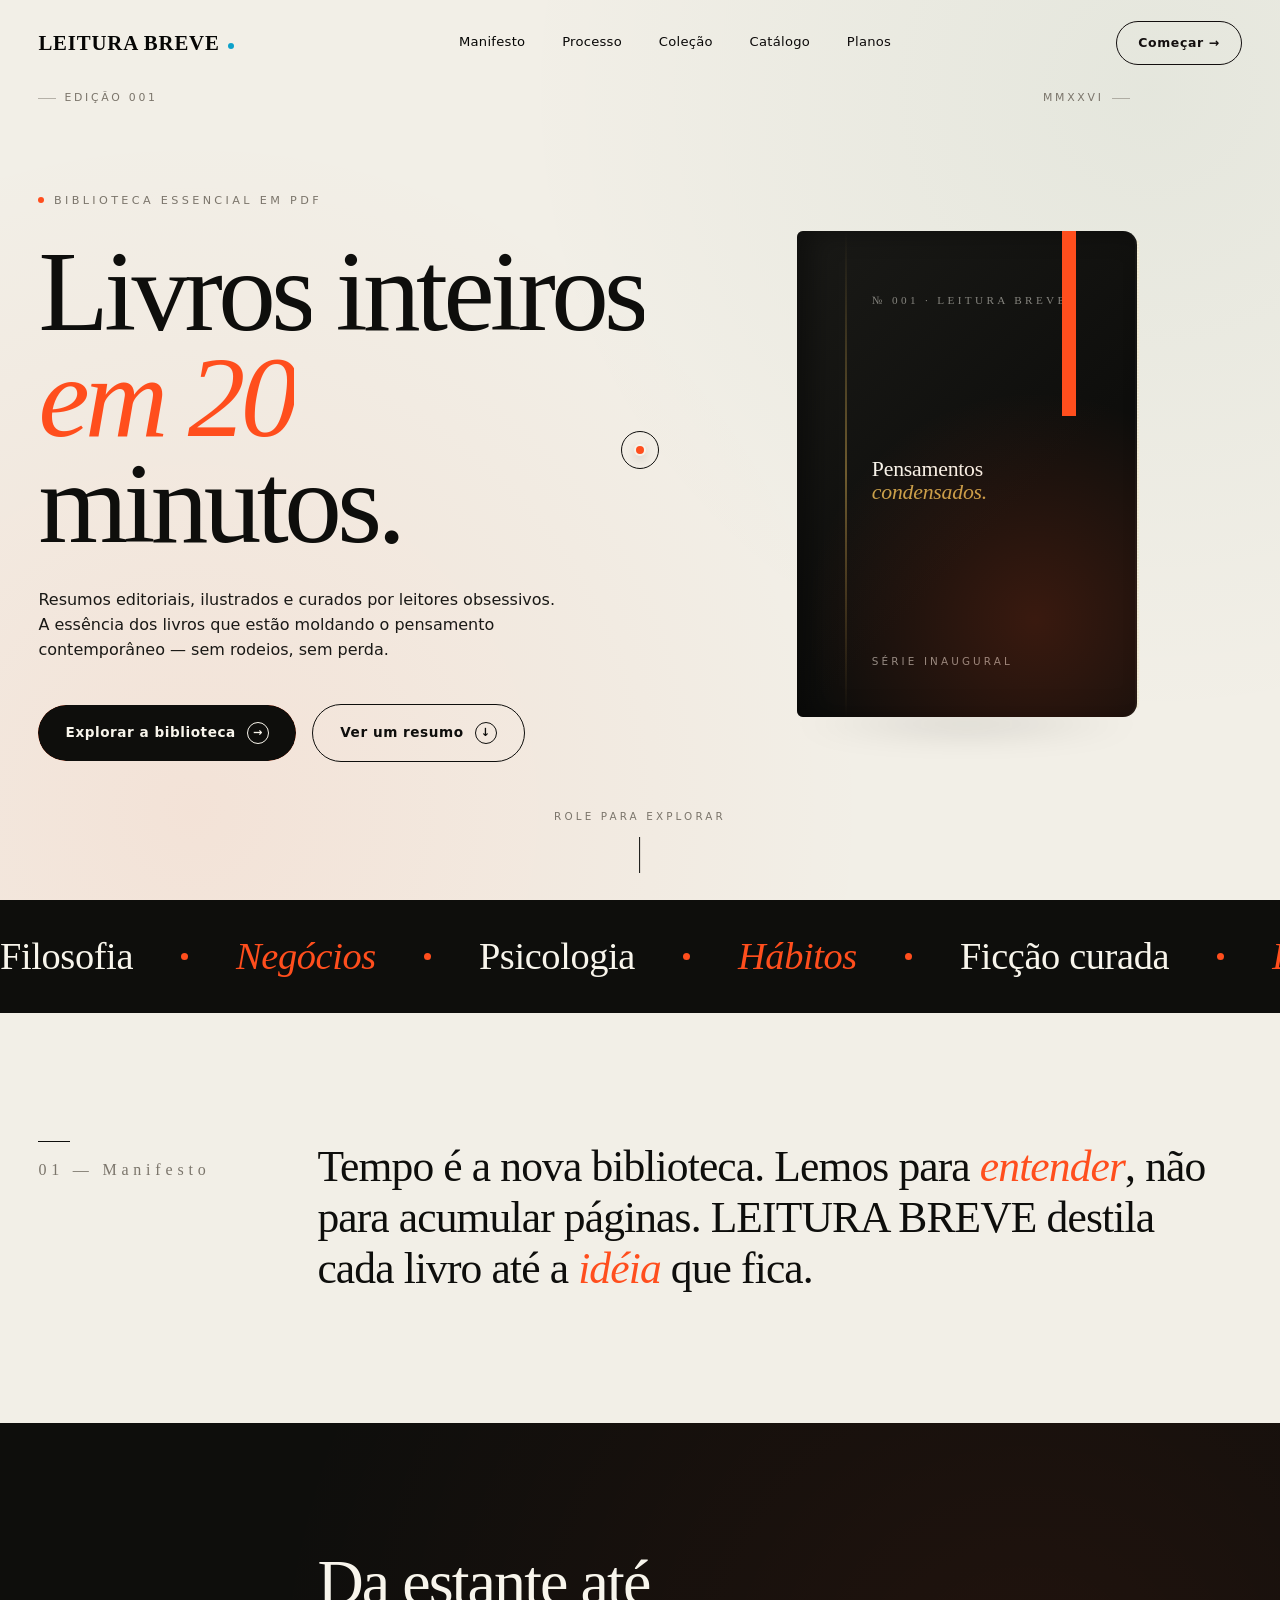
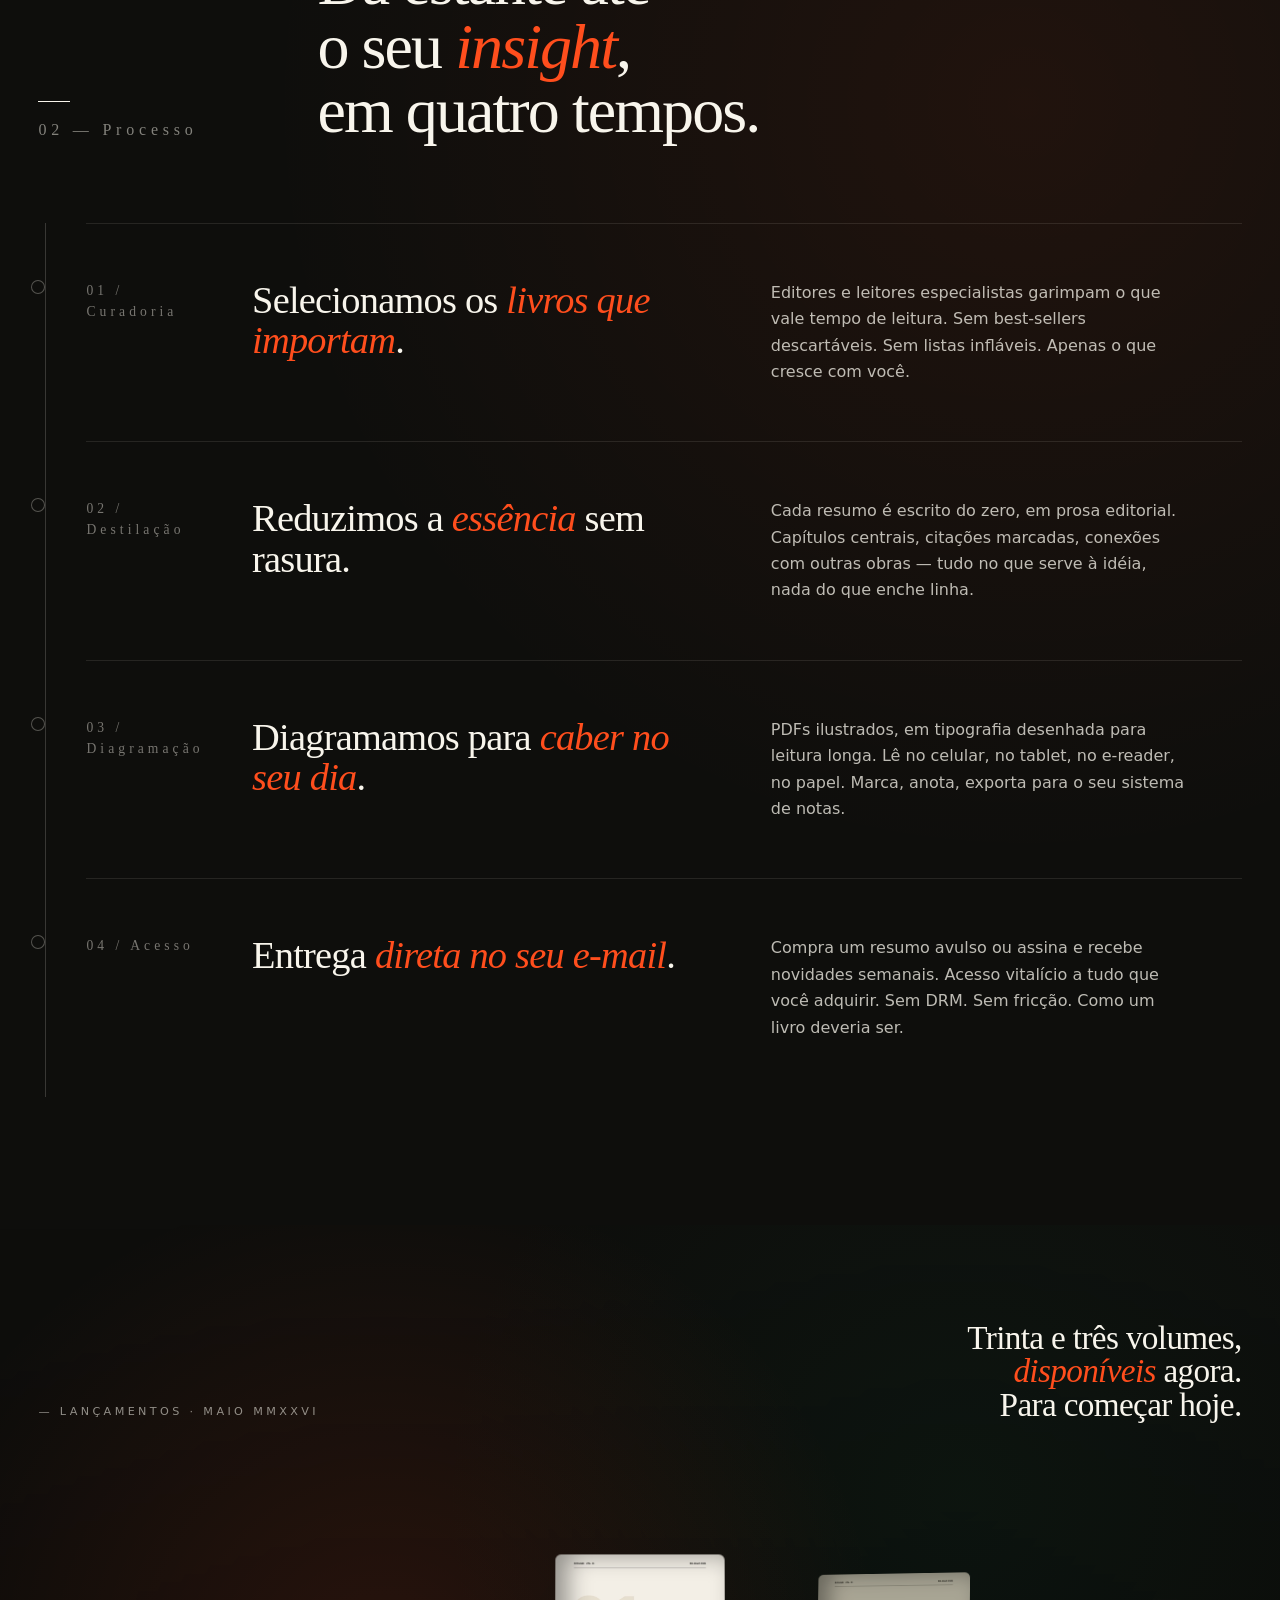
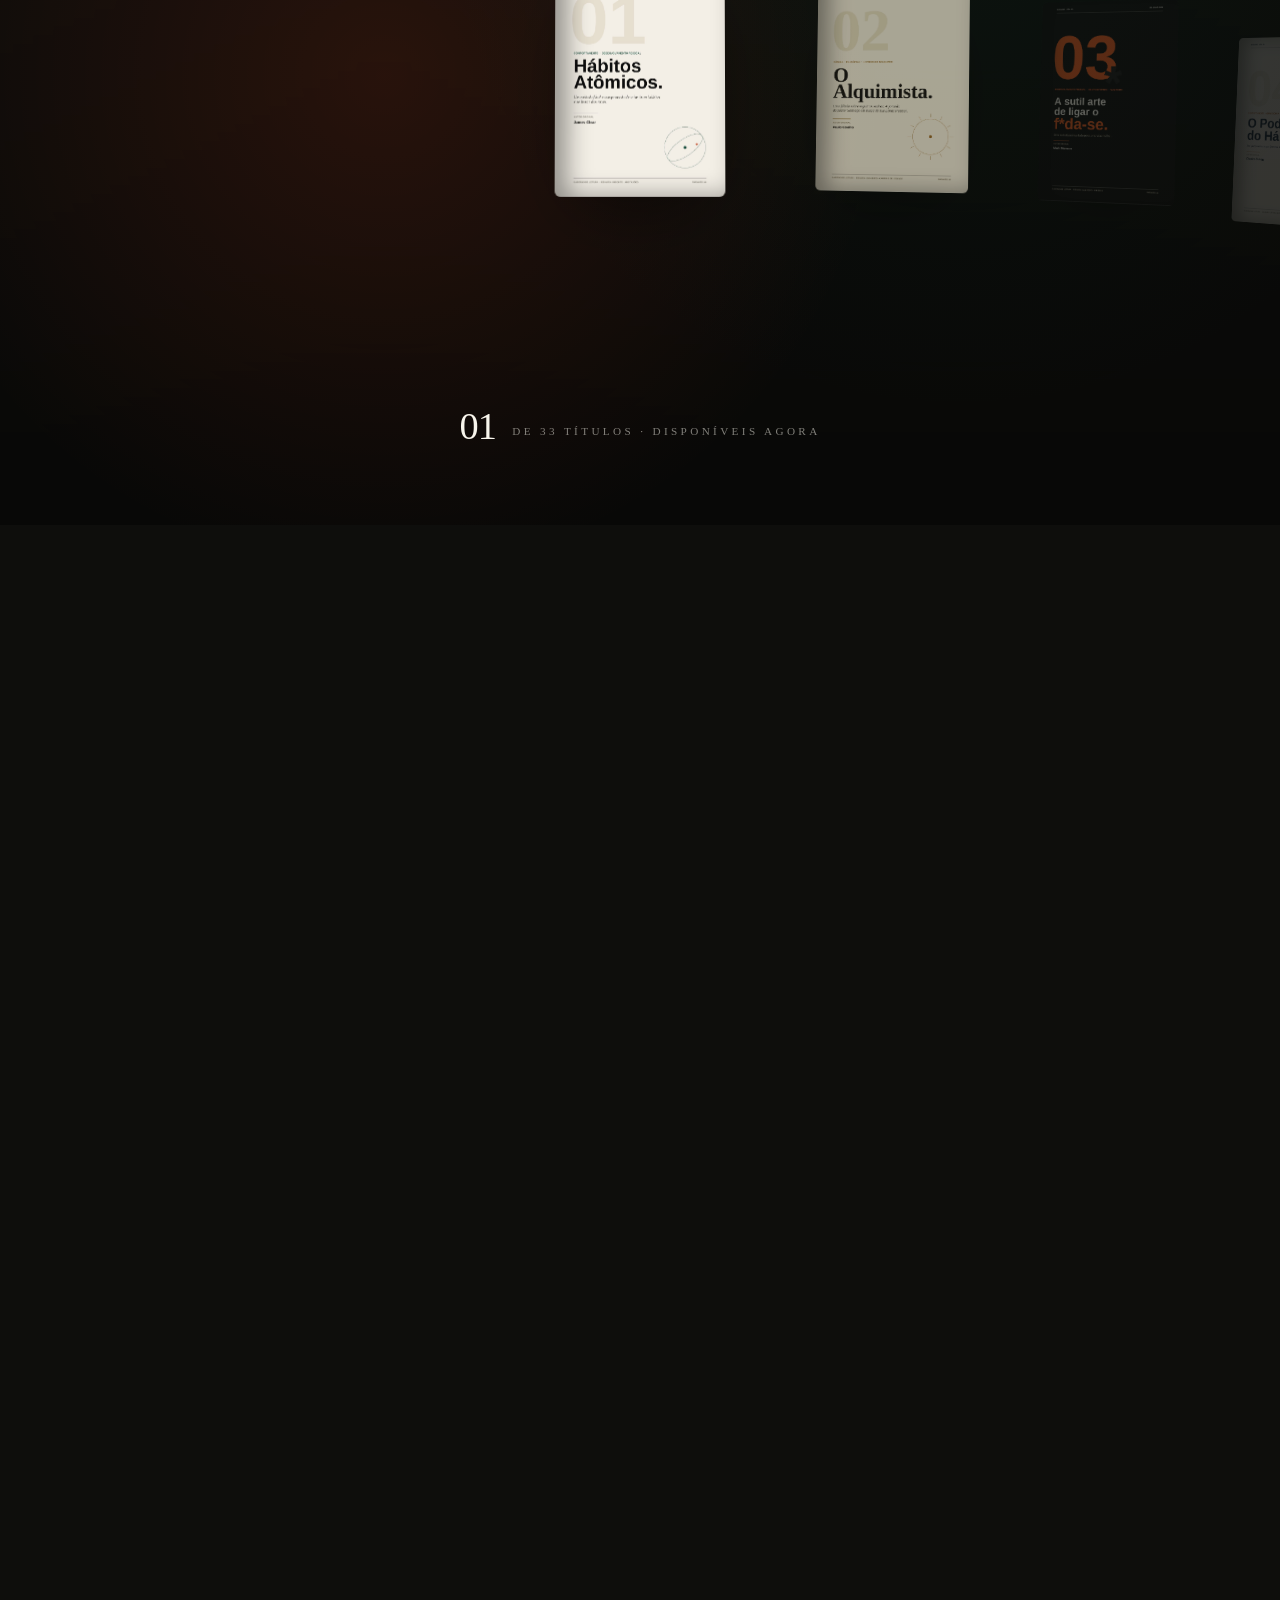
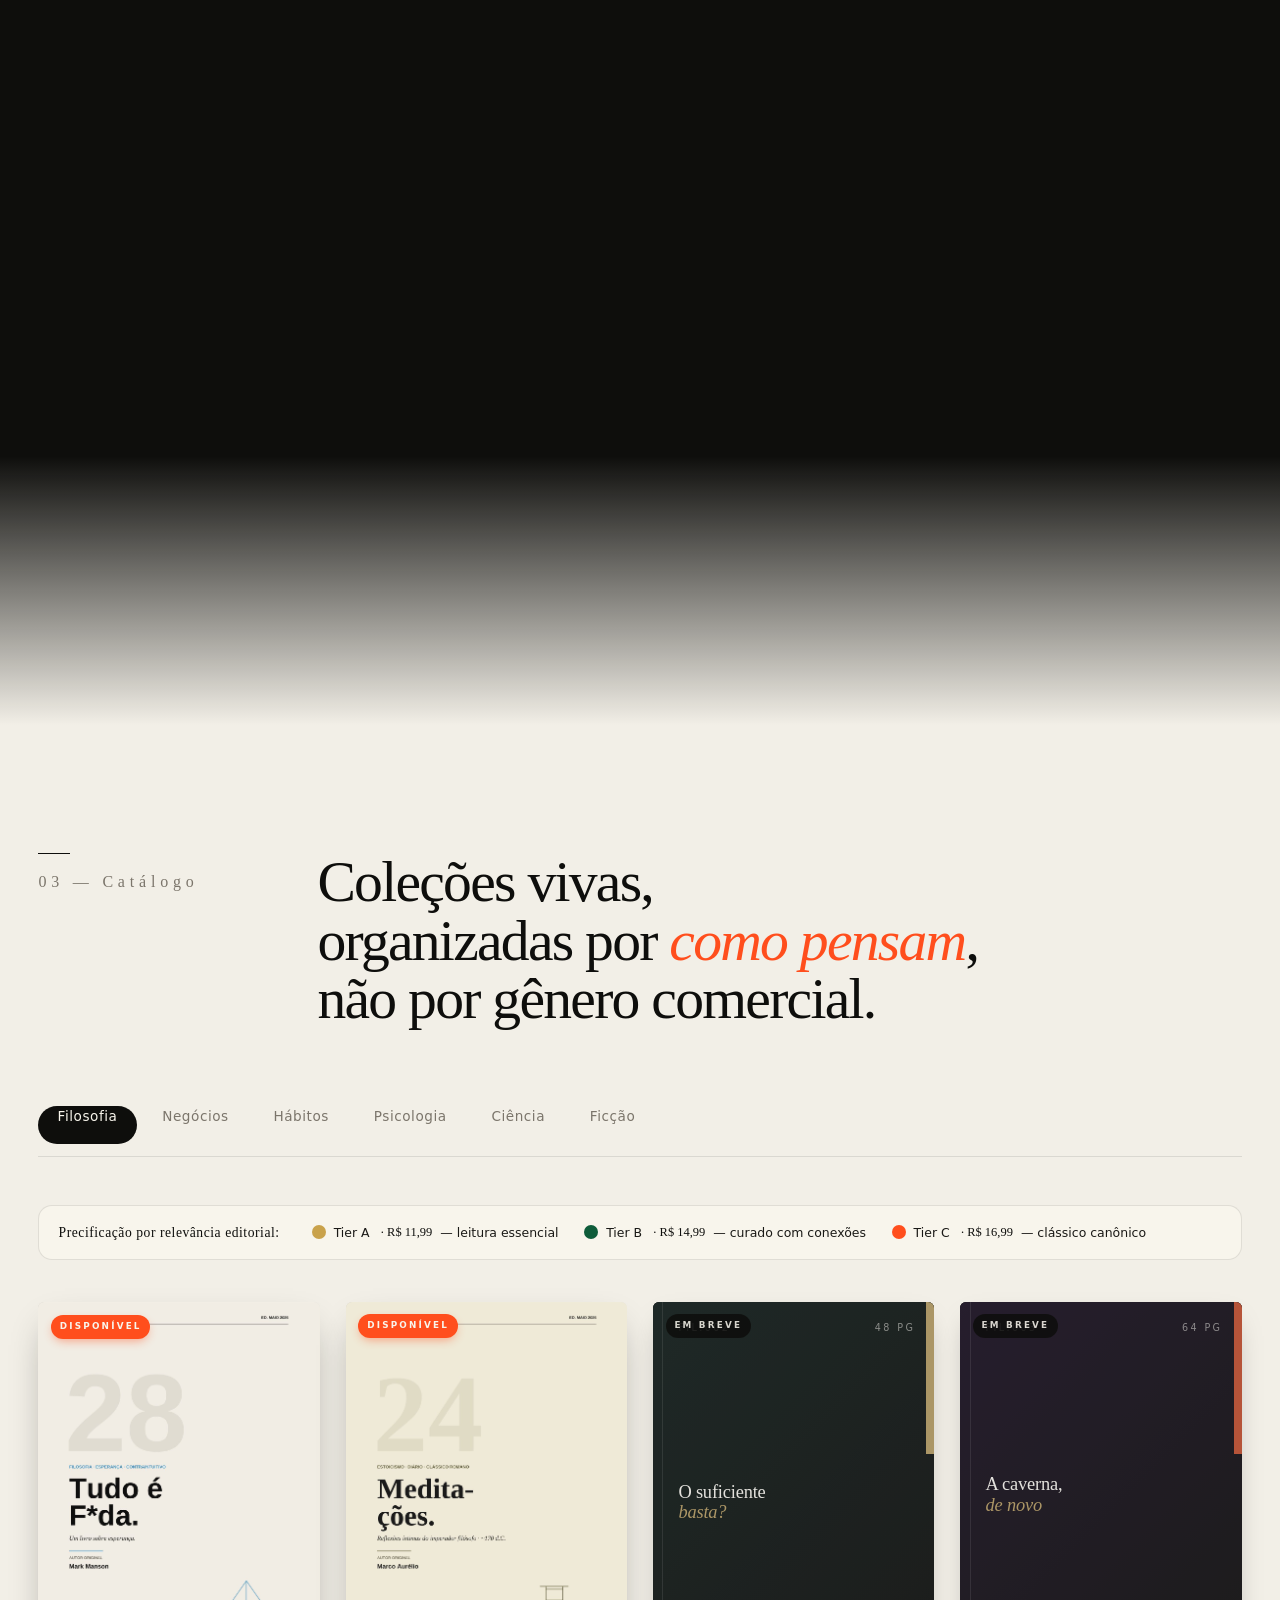
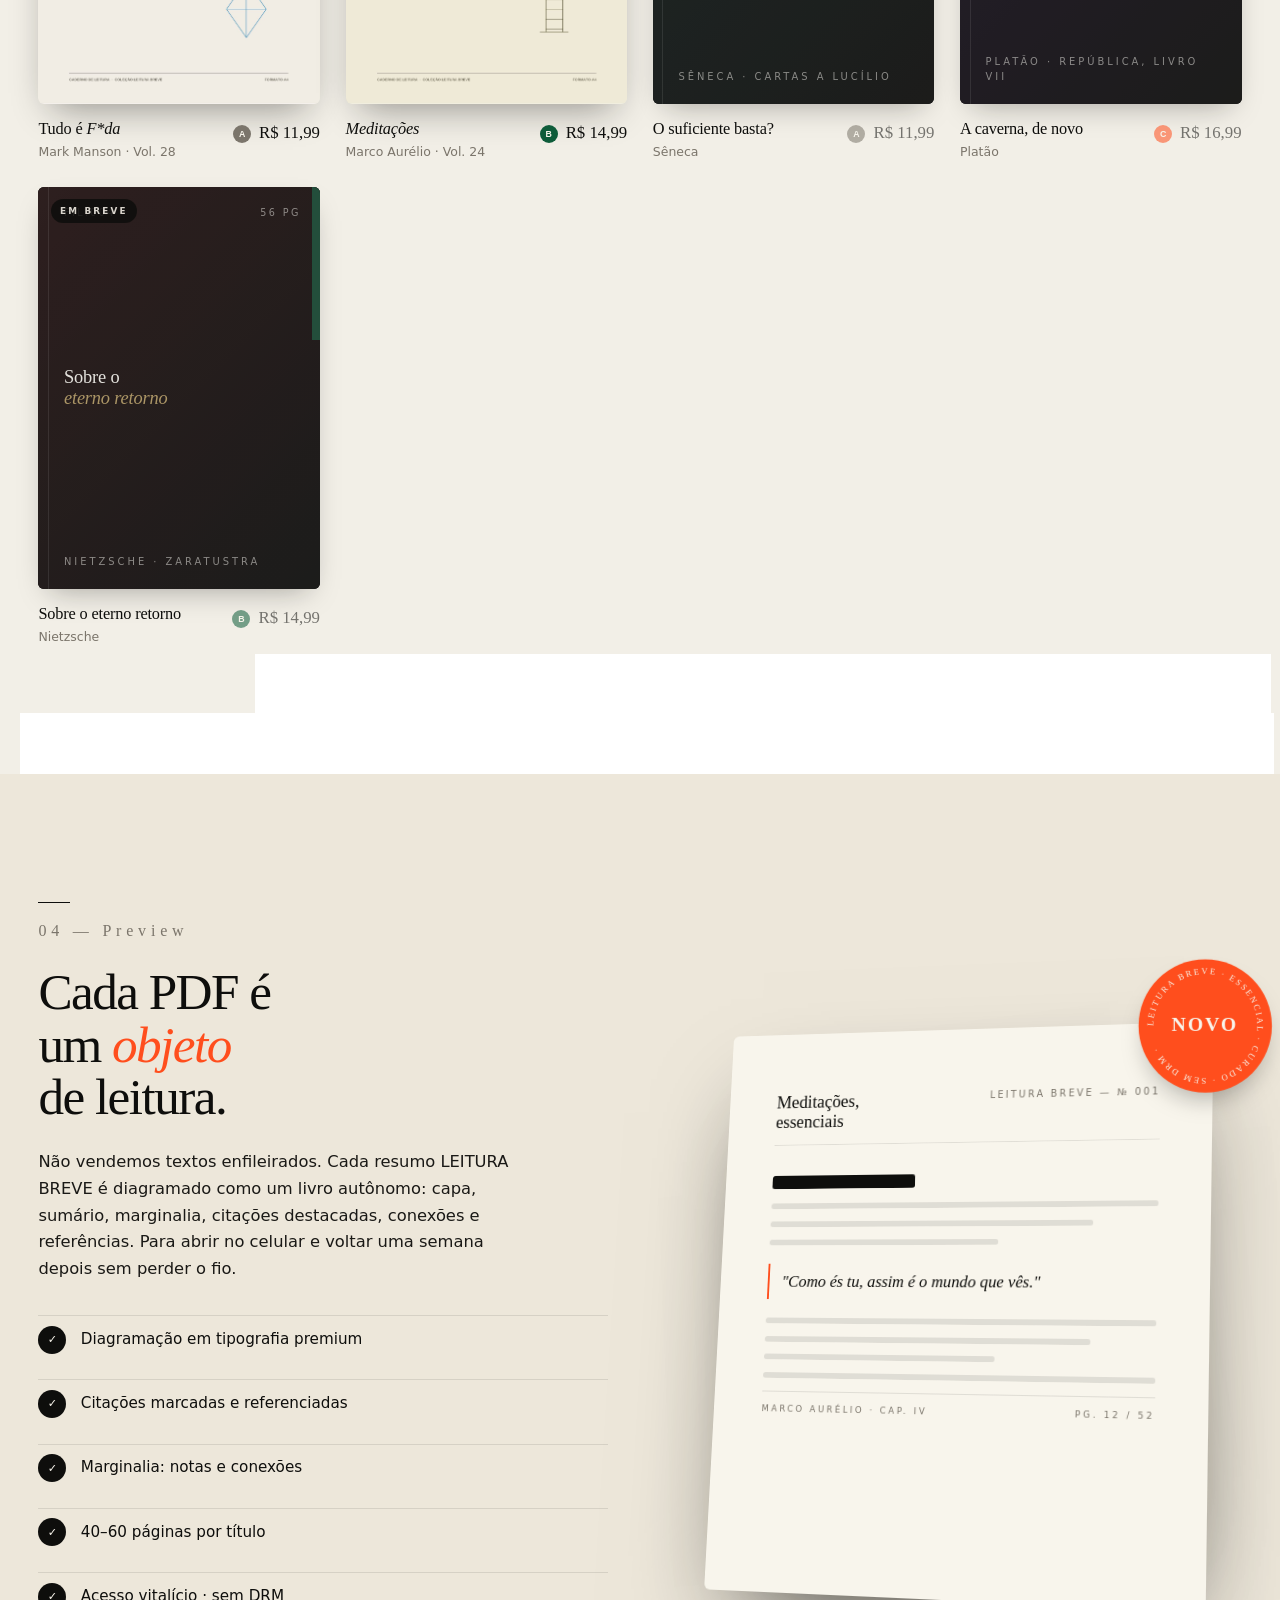
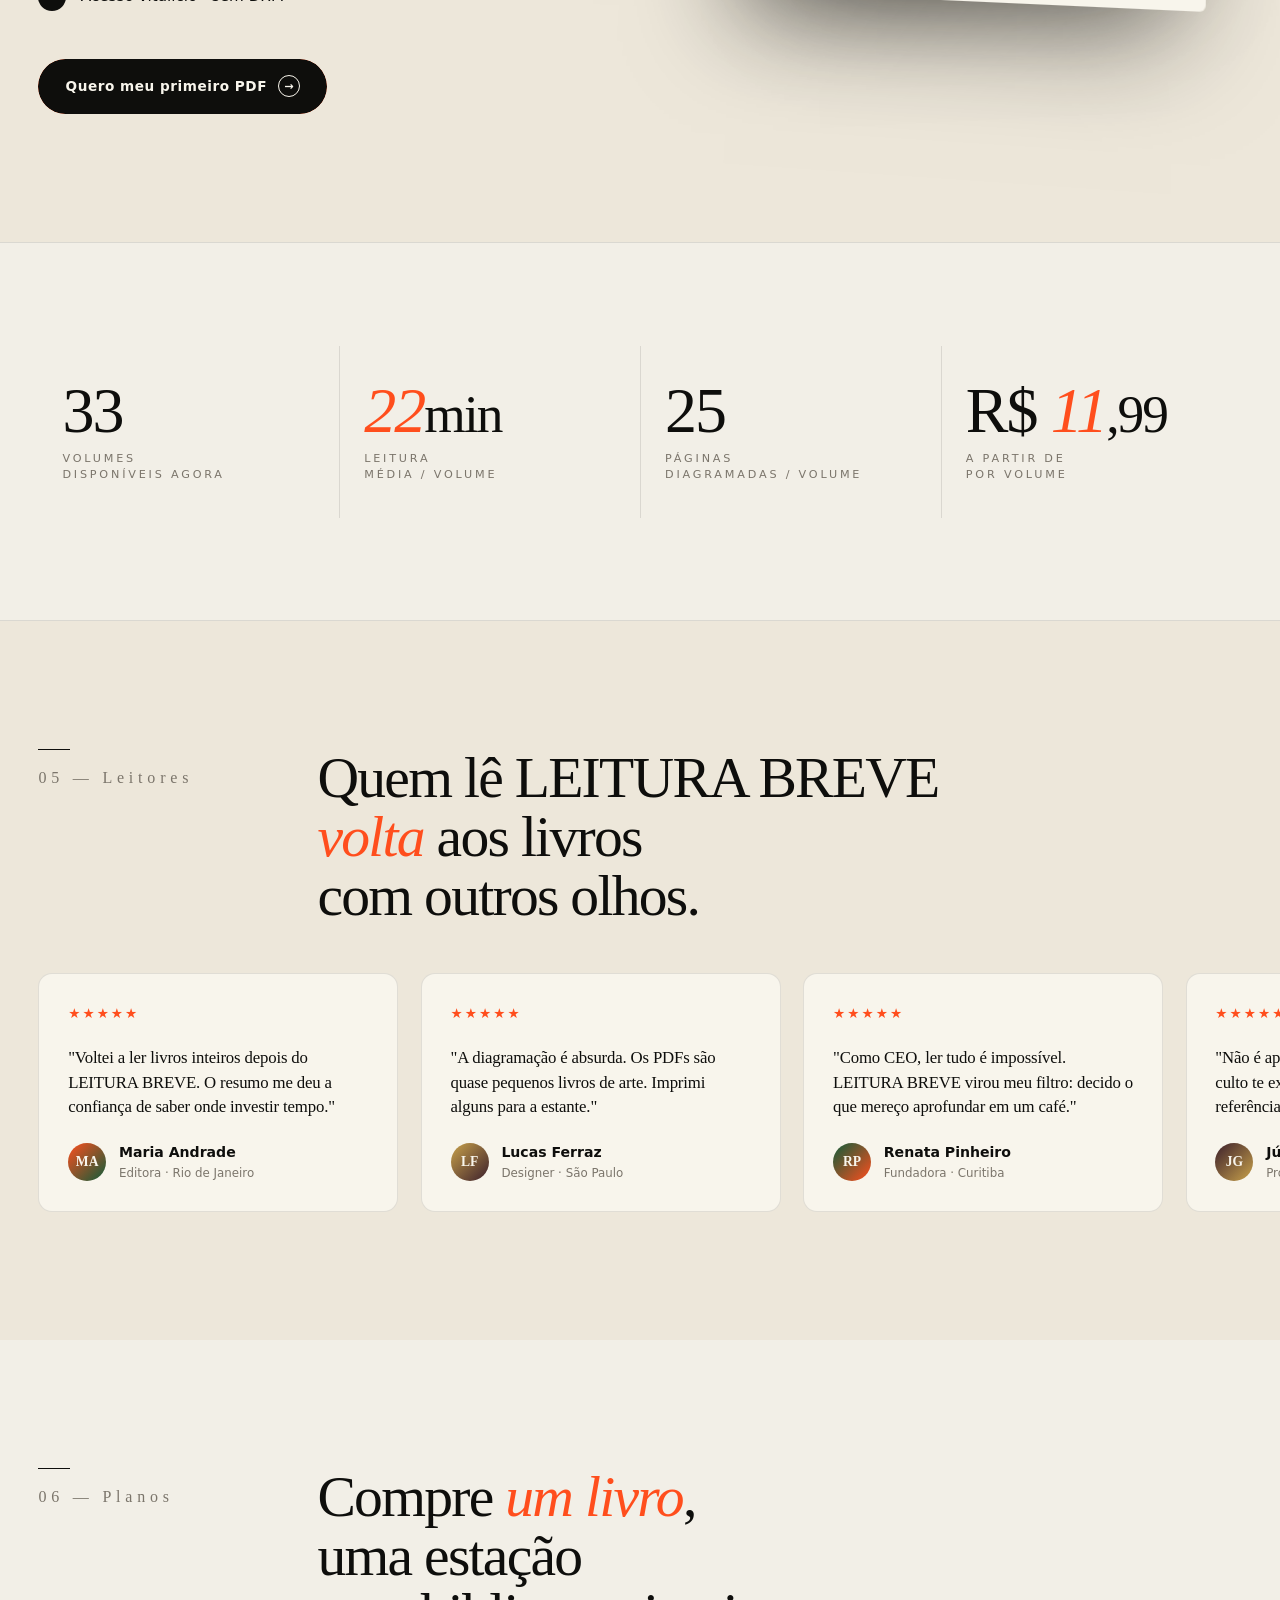
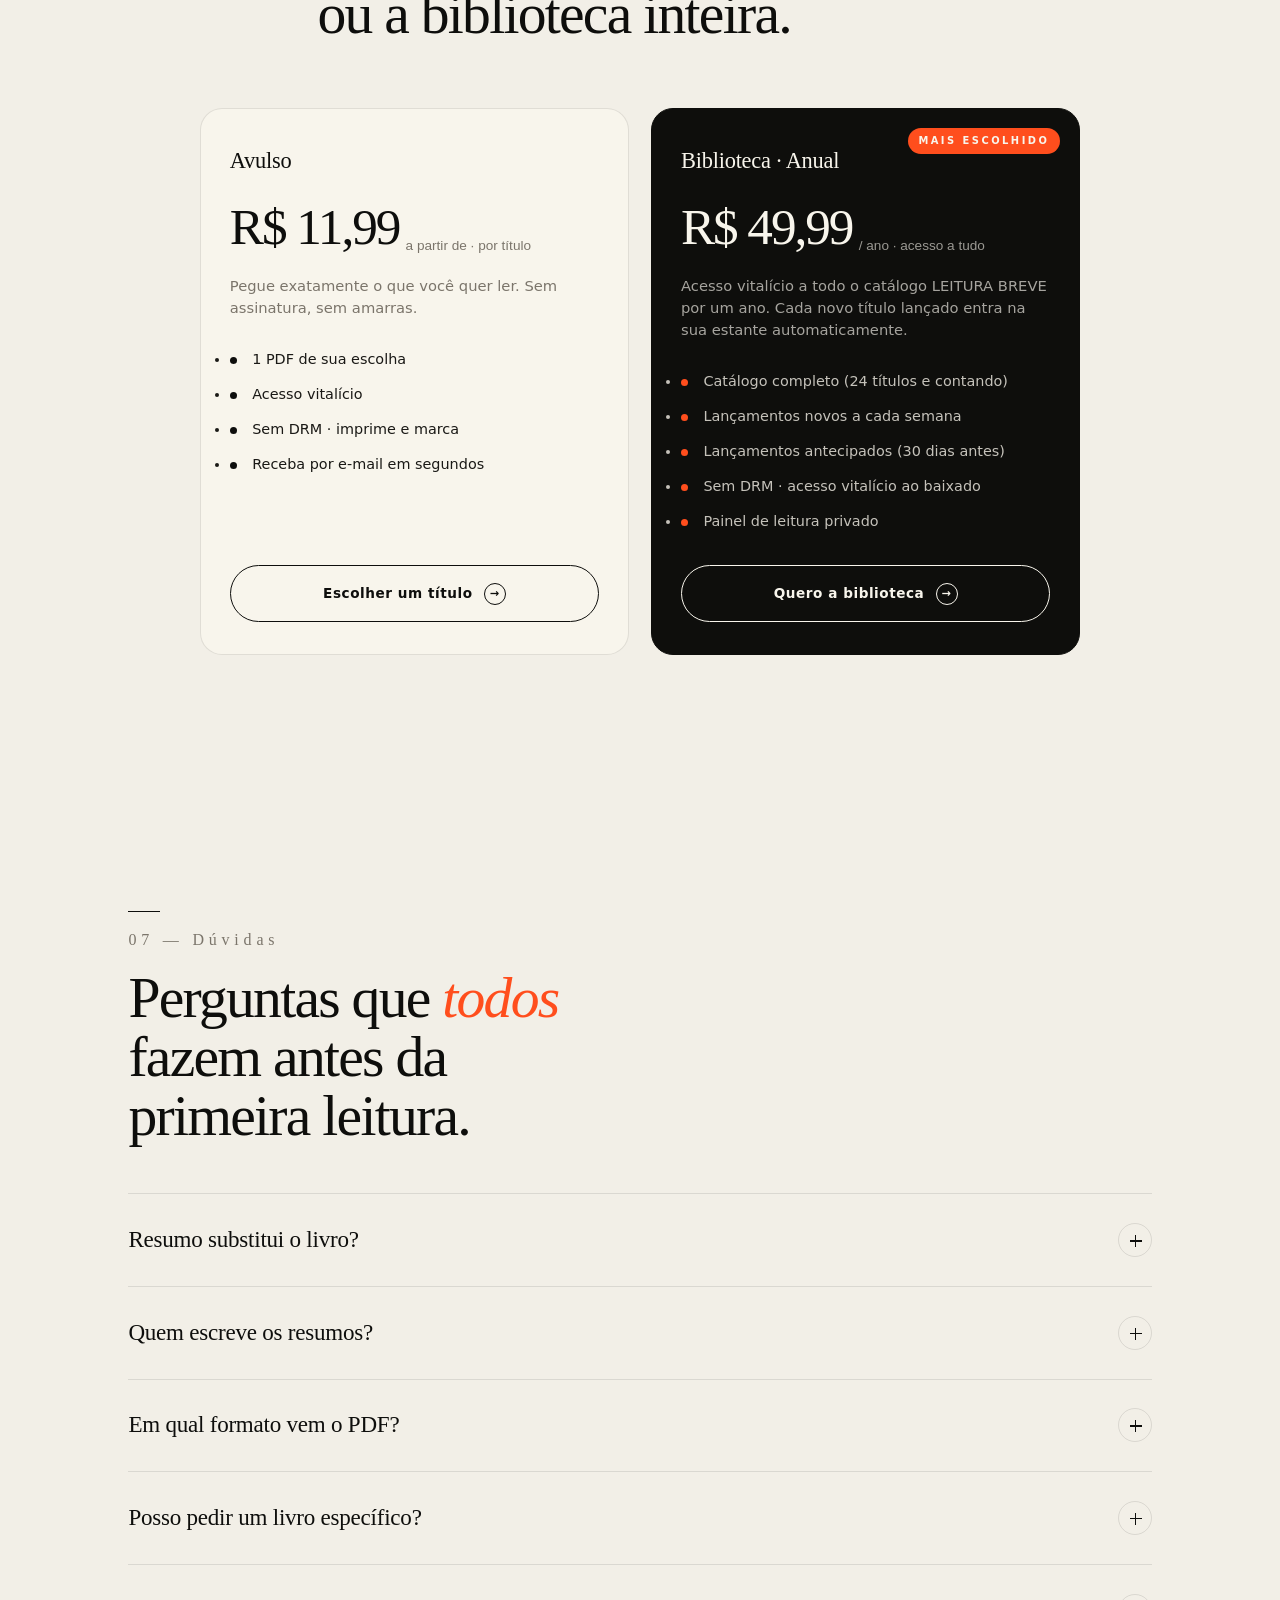
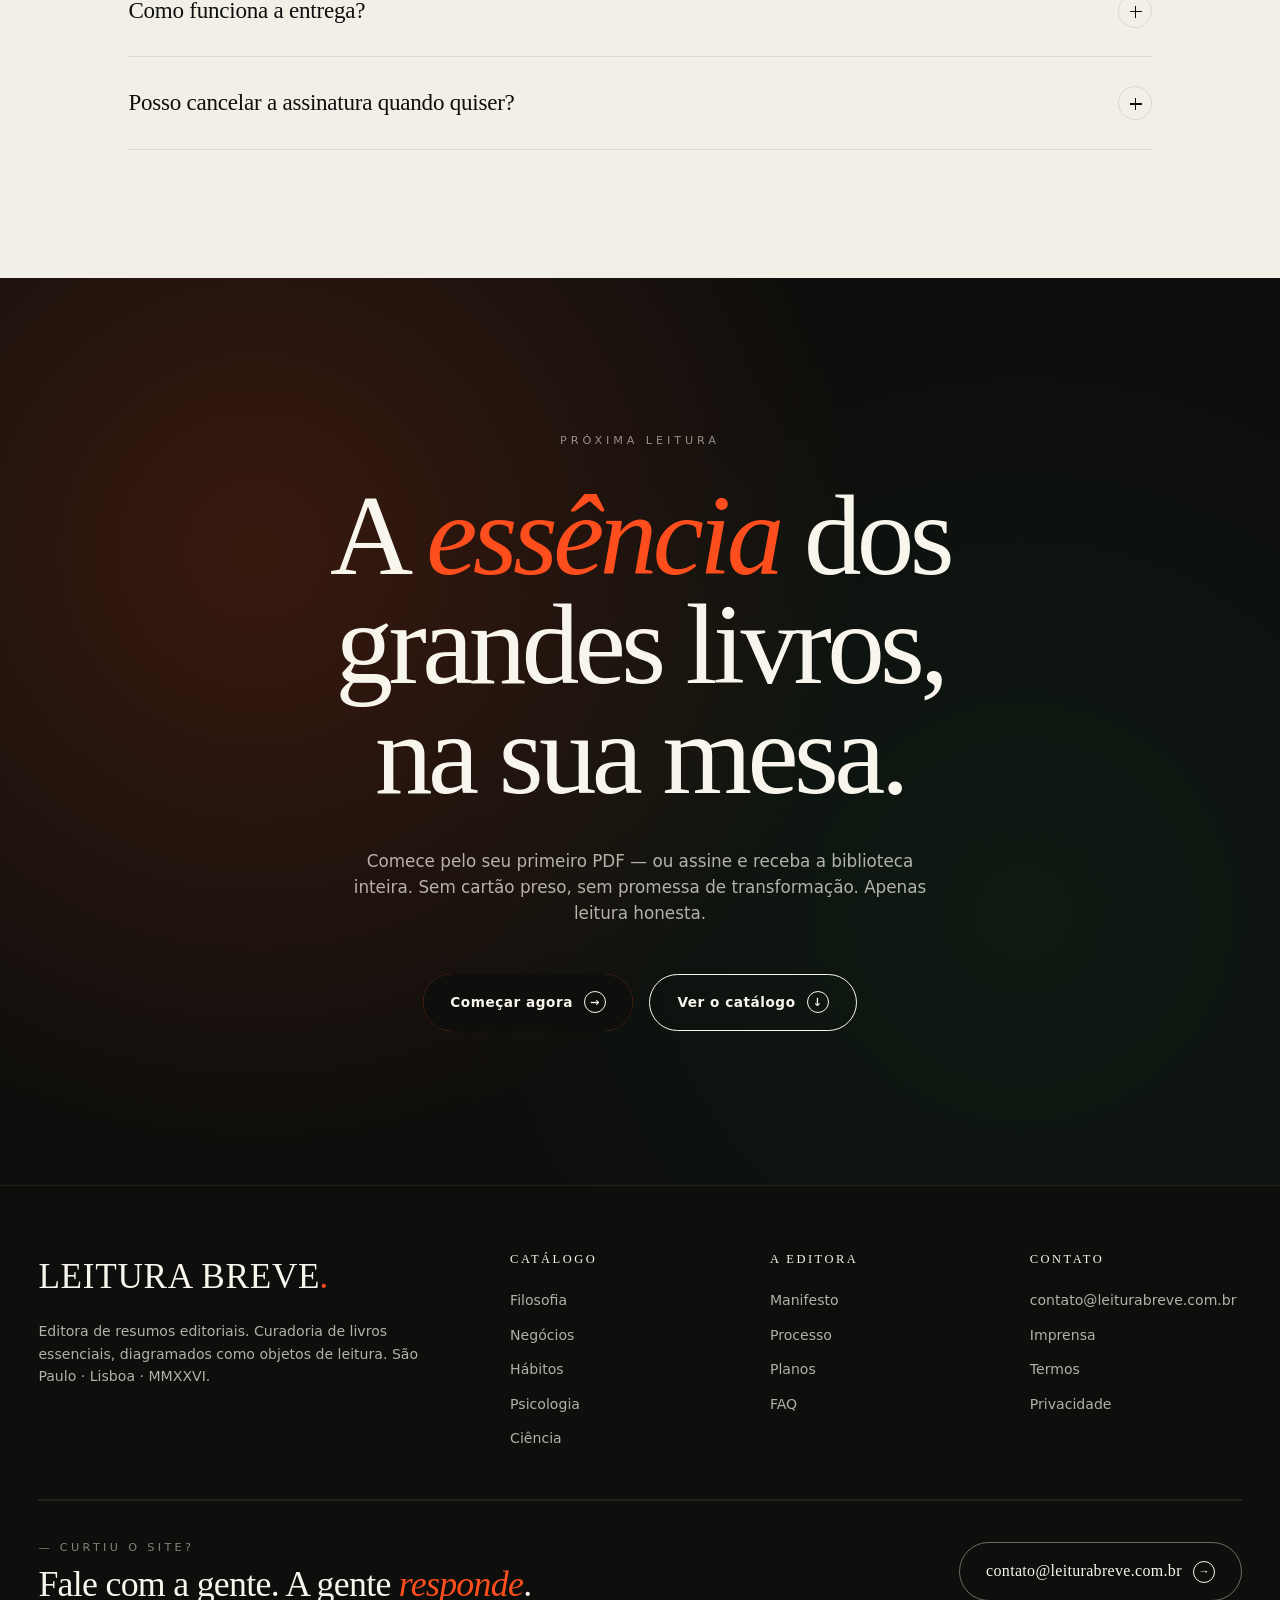
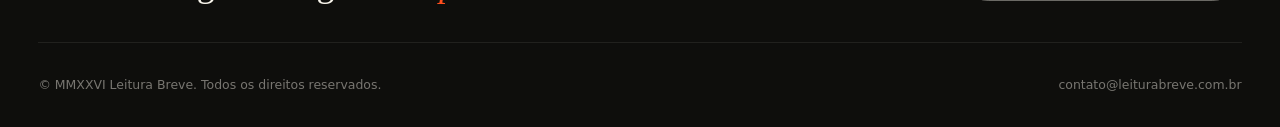
==== commit 7dbdd79e: "feat: vols 24/25/26/29/30 — 33 disponiveis, 4 placeholders substituidos LB.24 Meditações (Marco Auré" ====
--- a/index.html
+++ b/index.html
@@ -1405,7 +1405,7 @@
   <div class="showcase-sticky">
     <div class="showcase-head">
       <div class="showcase-eye">— Lançamentos · maio MMXXVI</div>
-      <h2 class="showcase-title">Vinte e oito volumes,<br><em>disponíveis</em> agora.<br>Para começar hoje.</h2>
+      <h2 class="showcase-title">Trinta e três volumes,<br><em>disponíveis</em> agora.<br>Para começar hoje.</h2>
     </div>
     <div class="showcase-stage" id="showcaseStage">
       <div class="shelf-book real" style="--cover:url('covers/habitos-atomicos.jpg')"       data-i="0"  data-sku="LB.01"></div>
@@ -1436,10 +1436,15 @@
       <div class="shelf-book real" style="--cover:url('covers/bras-cubas.jpg')"            data-i="25" data-sku="LB.31"></div>
       <div class="shelf-book real" style="--cover:url('covers/quarto-despejo.jpg')"        data-i="26" data-sku="LB.33"></div>
       <div class="shelf-book real" style="--cover:url('covers/mil-novecentos.jpg')"        data-i="27" data-sku="LB.35"></div>
+      <div class="shelf-book real" style="--cover:url('covers/meditacoes.jpg')"            data-i="28" data-sku="LB.24"></div>
+      <div class="shelf-book real" style="--cover:url('covers/leis-poder.jpg')"            data-i="29" data-sku="LB.25"></div>
+      <div class="shelf-book real" style="--cover:url('covers/oceano-azul.jpg')"           data-i="30" data-sku="LB.26"></div>
+      <div class="shelf-book real" style="--cover:url('covers/busca-sentido.jpg')"         data-i="31" data-sku="LB.29"></div>
+      <div class="shelf-book real" style="--cover:url('covers/vidas-secas.jpg')"           data-i="32" data-sku="LB.30"></div>
     </div>
     <div class="showcase-foot">
       <span class="pgnum" id="showcaseNum">01</span>
-      <span class="of">de 28 títulos · DISPONÍVEIS AGORA</span>
+      <span class="of">de 33 títulos · DISPONÍVEIS AGORA</span>
     </div>
   </div>
 </section>
@@ -1481,17 +1486,13 @@
           <div class="bc-price" data-tier="a">R$ 11,99</div>
         </div>
       </article>
-      <article data-sku="FIL.001" data-tier-card="c" class="book-card soon" style="--c1:#2C1810;--c2:#1e1e1c">
-        <div class="book-card-inner tilt">
-          <div class="book-card-cover">
-            <div class="bc-meta"><span>FIL.001</span><span>52 PG</span></div>
-            <div><div class="bc-title">Meditações <em>essenciais</em></div></div>
-            <div class="bc-bottom">Marco Aurélio · Estoicismo</div>
-          </div>
-        </div>
-        <div class="book-card-foot">
-          <div class="bc-foot-info"><h4>Meditações essenciais</h4><p>Marco Aurélio</p></div>
-          <div class="bc-price" data-tier="c">R$ 16,99</div>
+      <article data-sku="LB.24" data-tier-card="b" class="book-card live" style="--cover:url('covers/meditacoes.jpg')">
+        <div class="book-card-inner tilt">
+          <div class="book-card-cover" role="img" aria-label="Capa Meditações"></div>
+        </div>
+        <div class="book-card-foot">
+          <div class="bc-foot-info"><h4><em>Meditações</em></h4><p>Marco Aurélio · Vol. 24</p></div>
+          <div class="bc-price" data-tier="b">R$ 14,99</div>
         </div>
       </article>
 
@@ -1607,16 +1608,12 @@
       </article>
 
 
-      <article data-sku="NEG.001" data-tier-card="b" class="book-card soon" style="--c1:#1F2A3D;--c2:#1e1e1c">
-        <div class="book-card-inner tilt">
-          <div class="book-card-cover">
-            <div class="bc-meta"><span>NEG.001</span><span>46 PG</span></div>
-            <div><div class="bc-title">Zero a <em>um</em></div></div>
-            <div class="bc-bottom">Peter Thiel · Startups</div>
-          </div>
-        </div>
-        <div class="book-card-foot">
-          <div class="bc-foot-info"><h4>Zero a um</h4><p>Peter Thiel</p></div>
+      <article data-sku="LB.25" data-tier-card="b" class="book-card live" style="--cover:url('covers/leis-poder.jpg')">
+        <div class="book-card-inner tilt">
+          <div class="book-card-cover" role="img" aria-label="Capa As 48 Leis do Poder"></div>
+        </div>
+        <div class="book-card-foot">
+          <div class="bc-foot-info"><h4>As 48 Leis <em>do Poder</em></h4><p>Robert Greene · Vol. 25</p></div>
           <div class="bc-price" data-tier="b">R$ 14,99</div>
         </div>
       </article>
@@ -1646,16 +1643,12 @@
           <div class="bc-price" data-tier="a">R$ 11,99</div>
         </div>
       </article>
-      <article data-sku="NEG.004" data-tier-card="a" class="book-card soon" style="--c1:#1F3A36;--c2:#1e1e1c">
-        <div class="book-card-inner tilt">
-          <div class="book-card-cover">
-            <div class="bc-meta"><span>NEG.004</span><span>58 PG</span></div>
-            <div><div class="bc-title">A estratégia<br>do <em>oceano</em></div></div>
-            <div class="bc-bottom">Kim & Mauborgne</div>
-          </div>
-        </div>
-        <div class="book-card-foot">
-          <div class="bc-foot-info"><h4>A estratégia do oceano</h4><p>Kim & Mauborgne</p></div>
+      <article data-sku="LB.26" data-tier-card="a" class="book-card live" style="--cover:url('covers/oceano-azul.jpg')">
+        <div class="book-card-inner tilt">
+          <div class="book-card-cover" role="img" aria-label="Capa Estratégia Oceano Azul"></div>
+        </div>
+        <div class="book-card-foot">
+          <div class="bc-foot-info"><h4>Estratégia <em>Oceano Azul</em></h4><p>Kim & Mauborgne · Vol. 26</p></div>
           <div class="bc-price" data-tier="a">R$ 11,99</div>
         </div>
       </article>
@@ -1783,17 +1776,13 @@
           <div class="bc-price" data-tier="b">R$ 14,99</div>
         </div>
       </article>
-      <article data-sku="PSI.003" data-tier-card="c" class="book-card soon" style="--c1:#33231F;--c2:#1e1e1c">
-        <div class="book-card-inner tilt">
-          <div class="book-card-cover">
-            <div class="bc-meta"><span>PSI.003</span><span>54 PG</span></div>
-            <div><div class="bc-title">Em busca<br>de <em>sentido</em></div></div>
-            <div class="bc-bottom">Viktor Frankl</div>
-          </div>
-        </div>
-        <div class="book-card-foot">
-          <div class="bc-foot-info"><h4>Em busca de sentido</h4><p>Viktor Frankl</p></div>
-          <div class="bc-price" data-tier="c">R$ 16,99</div>
+      <article data-sku="LB.29" data-tier-card="a" class="book-card live" style="--cover:url('covers/busca-sentido.jpg')">
+        <div class="book-card-inner tilt">
+          <div class="book-card-cover" role="img" aria-label="Capa Em Busca de Sentido"></div>
+        </div>
+        <div class="book-card-foot">
+          <div class="bc-foot-info"><h4>Em Busca de <em>Sentido</em></h4><p>Viktor Frankl · Vol. 29</p></div>
+          <div class="bc-price" data-tier="a">R$ 11,99</div>
         </div>
       </article>
       <article data-sku="PSI.004" data-tier-card="a" class="book-card soon" style="--c1:#1F3326;--c2:#1e1e1c">
@@ -1930,6 +1919,15 @@
         </div>
         <div class="book-card-foot">
           <div class="bc-foot-info"><h4>Quarto de <em>Despejo</em></h4><p>Carolina Maria de Jesus · Vol. 33</p></div>
+          <div class="bc-price" data-tier="b">R$ 14,99</div>
+        </div>
+      </article>
+      <article data-sku="LB.30" data-tier-card="b" class="book-card live" style="--cover:url('covers/vidas-secas.jpg')">
+        <div class="book-card-inner tilt">
+          <div class="book-card-cover" role="img" aria-label="Capa Vidas Secas"></div>
+        </div>
+        <div class="book-card-foot">
+          <div class="bc-foot-info"><h4>Vidas <em>Secas</em></h4><p>Graciliano Ramos · Vol. 30</p></div>
           <div class="bc-price" data-tier="b">R$ 14,99</div>
         </div>
       </article>
@@ -2057,7 +2055,7 @@
 <!-- ========== STATS ========== -->
 <section class="stats" id="stats">
   <div class="stat">
-    <div class="stat-num" data-count="28" data-suffix="">0</div>
+    <div class="stat-num" data-count="33" data-suffix="">0</div>
     <div class="stat-lbl">volumes<br>disponíveis agora</div>
   </div>
   <div class="stat">
@@ -2692,6 +2690,11 @@
   'LB.16': {title:'Dom <em>Casmurro</em>',author:'Machado de Assis · Vol. 16',synopsis:'Personagens, enredo da casa de Matacavalos às páginas finais, o jogo do narrador não-confiável e os símbolos que organizam a leitura. Bento, Capitu, Ezequiel — relidos.',key:'"Capitu, olhos de ressaca: aqueles olhos que pareciam puxar o mundo para dentro deles."',tier:'b',label:'CURADO · DISPONÍVEL AGORA',price:'14,99',time:'23 min',pages:26},
   'LB.17': {title:'Capitães da <em>Areia</em>',author:'Jorge Amado · Vol. 17',synopsis:'Um grupo de meninos de rua em Salvador dos anos 1930. Personagens, episódios principais, temas sociais — e a denúncia que fez o livro ser queimado pela ditadura em 1937.',key:'"Eles tinham na carne a mesma queimadura do sol e a mesma fome no peito."',tier:'b',label:'CURADO · DISPONÍVEL AGORA',price:'14,99',time:'23 min',pages:26},
   'LB.18': {title:'O Pequeno <em>Príncipe</em>',author:'Antoine de Saint-Exupéry · Vol. 18',synopsis:'O enredo do deserto e dos planetas, os encontros simbólicos (Rei, Vaidoso, Bêbado, Acendedor, Geógrafo, Raposa, Rosa) e os ensinamentos sobre amor, perda e responsabilidade.',key:'"Tu te tornas eternamente responsável por aquilo que cativas."',tier:'b',label:'CURADO · DISPONÍVEL AGORA',price:'14,99',time:'23 min',pages:26},
+  'LB.24': {title:'<em>Meditações</em>',author:'Marco Aurélio · Vol. 24',synopsis:'Anotações pessoais do imperador romano (161–180 d.C.) escritas em grego durante campanhas militares, não para publicação. Reúne os principais temas estoicos: virtude, morte, dever, paz interior. A distinção fundamental: há o que depende de você (juízos, intenções, esforço) e o que não depende (saúde, reputação, vida).',key:'"Você tem poder sobre sua mente — não sobre os eventos. Perceba isso e encontrará força."',tier:'b',label:'CURADO · DISPONÍVEL AGORA',price:'14,99',time:'23 min',pages:26},
+  'LB.25': {title:'As 48 Leis <em>do Poder</em>',author:'Robert Greene · Vol. 25',synopsis:'Polêmica e influente obra de Robert Greene. Reúne dez das leis mais importantes — para reconhecer manobras alheias e proteger-se delas, mesmo quando você opta por não usar. O livro é descritivo (como o poder funciona), não prescritivo. Use para se defender; use com ética para agir.',key:'"Nunca ofusque o senhor. Faça-o parecer mais brilhante do que é — e ele te abrirá o caminho."',tier:'b',label:'CURADO · DISPONÍVEL AGORA',price:'14,99',time:'24 min',pages:27},
+  'LB.26': {title:'Estratégia <em>Oceano Azul</em>',author:'Kim & Mauborgne · Vol. 26',synopsis:'Apresenta a alternativa ao oceano vermelho (competição acirrada): criar espaço de mercado inexplorado, onde a concorrência se torna irrelevante. Inclui os quatro movimentos, inovação de valor, os três grupos de não-clientes e como sequenciar o oceano azul. Estudos: Cirque du Soleil, Yellow Tail, JCDecaux.',key:'"A única forma de vencer a concorrência é parar de competir com ela."',tier:'a',label:'ESSENCIAL · DISPONÍVEL AGORA',price:'11,99',time:'22 min',pages:25},
+  'LB.29': {title:'Em Busca de <em>Sentido</em>',author:'Viktor Frankl · Vol. 29',synopsis:'Viktor Frankl, psiquiatra vienense, sobreviveu três anos em campos de concentração nazistas. Após a libertação, escreveu em nove dias o relato do campo e a teoria que dele nasceu: a logoterapia. Quem encontrava sentido para o sofrimento sobrevivia; quem perdia o sentido, morria fisicamente. O sentido não é descoberto — é construído em três caminhos: criação, experiência, atitude.',key:'"A última das liberdades humanas — a de escolher a atitude em qualquer conjunto de circunstâncias — não pode ser tomada."',tier:'a',label:'ESSENCIAL · DISPONÍVEL AGORA',price:'11,99',time:'22 min',pages:25},
+  'LB.30': {title:'Vidas <em>Secas</em>',author:'Graciliano Ramos · Vol. 30',synopsis:'Romance de Graciliano Ramos (1938). Em 13 capítulos curtos, sem ordem cronológica fixa, acompanha Fabiano (vaqueiro), Sinhá Vitória (esposa), dois filhos sem nome e a cadela Baleia em fuga da seca pelo sertão nordestino. Sobrevivem a uma fazenda abandonada, vivem por meses, e voltam à seca — em ciclo eterno. Prosa enxuta, espelho da paisagem.',key:'"Pareciam mudos. Falavam pouco — e quando falavam, era em palavras curtas, ásperas como o sertão."',tier:'b',label:'CURADO · DISPONÍVEL AGORA',price:'14,99',time:'23 min',pages:26},
   'LB.27': {title:'De Zero <em>a Um</em>',author:'Peter Thiel · Vol. 27',synopsis:'O investidor e cofundador do PayPal destila sua tese: globalização é progresso horizontal (1→n), tecnologia é progresso vertical (0→1). Cópia leva o mundo de 1 a n; inovação leva de 0 a 1. As duas exigem habilidades opostas. Inclui os 7 testes de monopólio, o segredo, e a doutrina do "tempo, dinheiro, gente".',key:'"O próximo Bill Gates não vai criar um sistema operacional. O próximo Larry Page não vai criar um buscador."',tier:'a',label:'ESSENCIAL · DISPONÍVEL AGORA',price:'11,99',time:'22 min',pages:25},
   'LB.28': {title:'Tudo é <em>F*da</em>',author:'Mark Manson · Vol. 28',synopsis:'A sequência de A Sutil Arte. Manson inverte o eixo: o problema não é falta de esperança — é o excesso dela. Esperança nos faz viver no futuro, em lugar nenhum. Aceitar que tudo é f*da, paradoxalmente, é o começo da vida boa. Inclui as duas mentes, lições de Kant e as religiões da era moderna.',key:'"Vida é como ler um romance sabendo o final: a única forma de aproveitá-la é viver cada página."',tier:'a',label:'ESSENCIAL · DISPONÍVEL AGORA',price:'11,99',time:'22 min',pages:25},
   'LB.31': {title:'Memórias <em>Póstumas</em>',author:'Machado de Assis · Vol. 31',synopsis:'A obra que inaugura a maturidade machadiana. Brás Cubas, morto, decide escrever suas memórias — 160 capítulos curtos, dedicatória ao verme que comeu seu cadáver, digressões filosóficas. Romance que antecipou em décadas o modernismo europeu. Susan Sontag o chamou de "o livro mais original do século XIX".',key:'"Não tive filhos, não transmiti a nenhuma criatura o legado da nossa miséria."',tier:'b',label:'CURADO · DISPONÍVEL AGORA',price:'14,99',time:'23 min',pages:26},
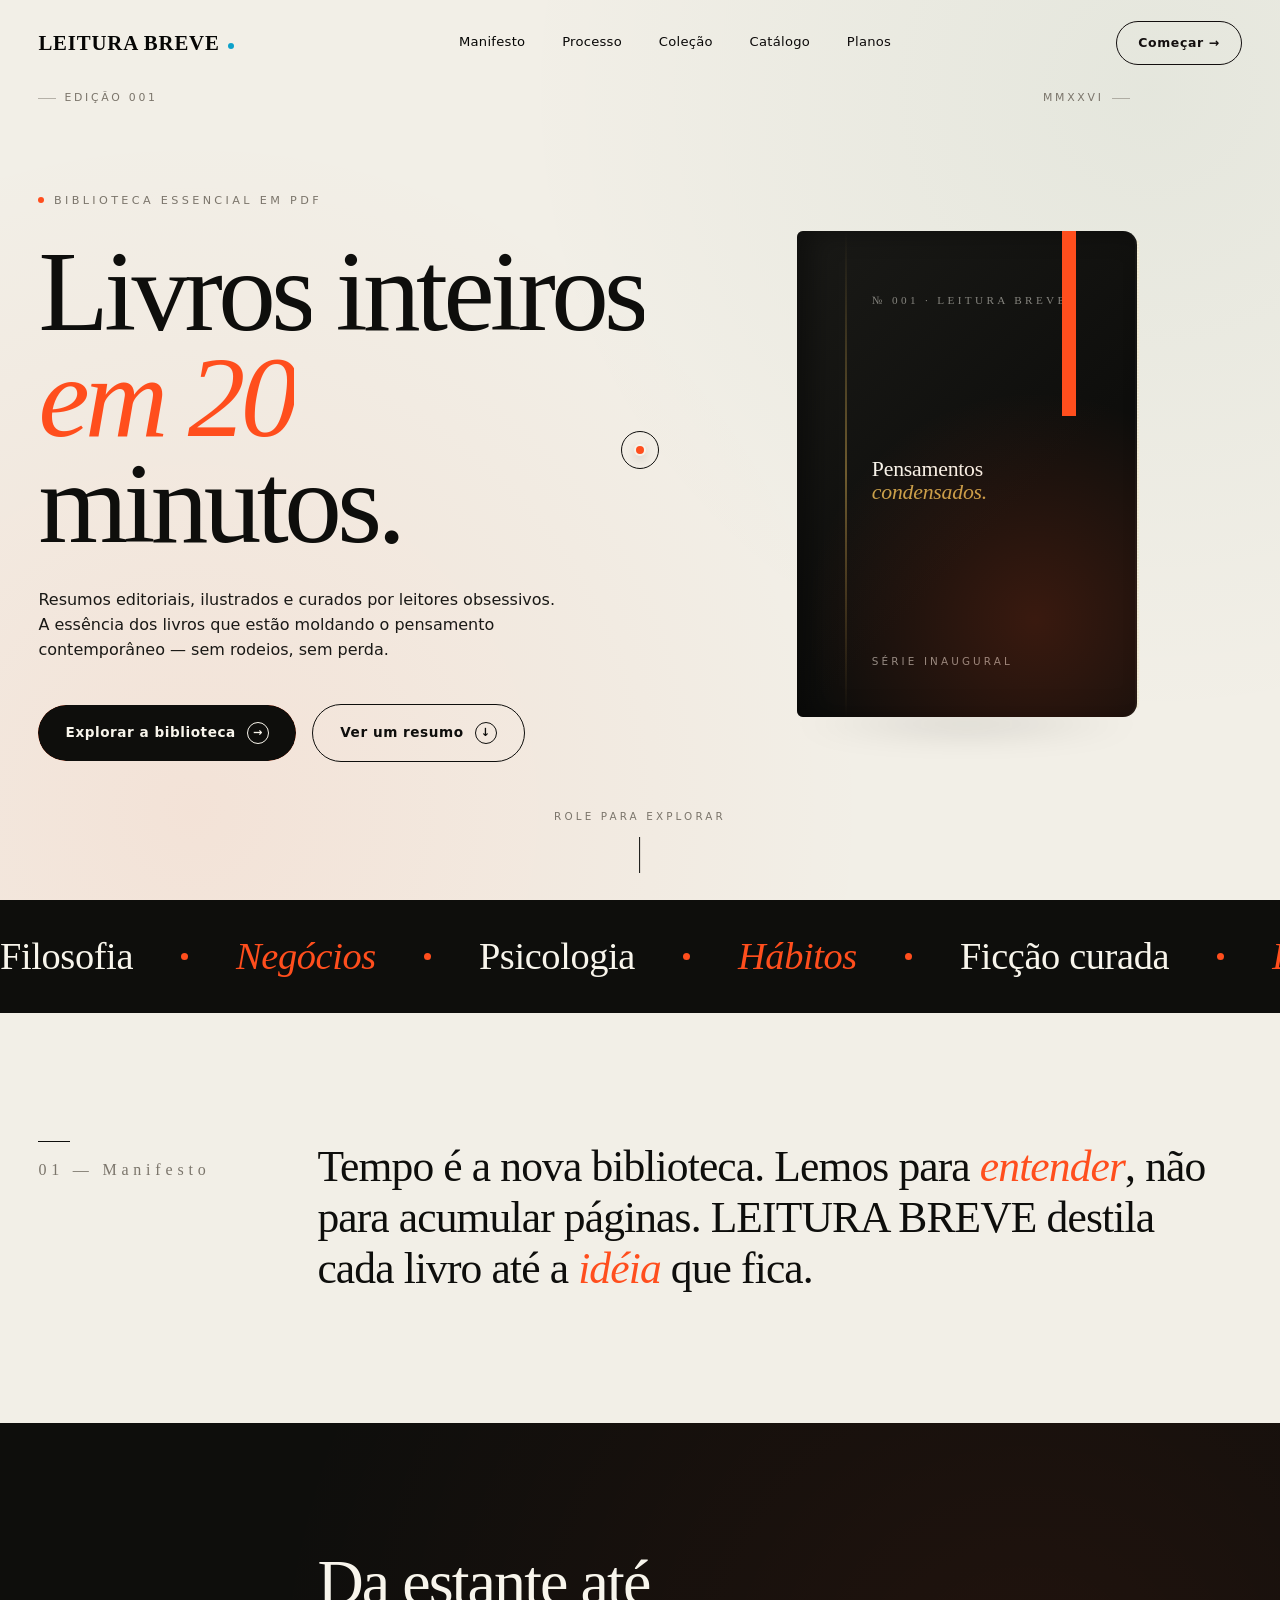
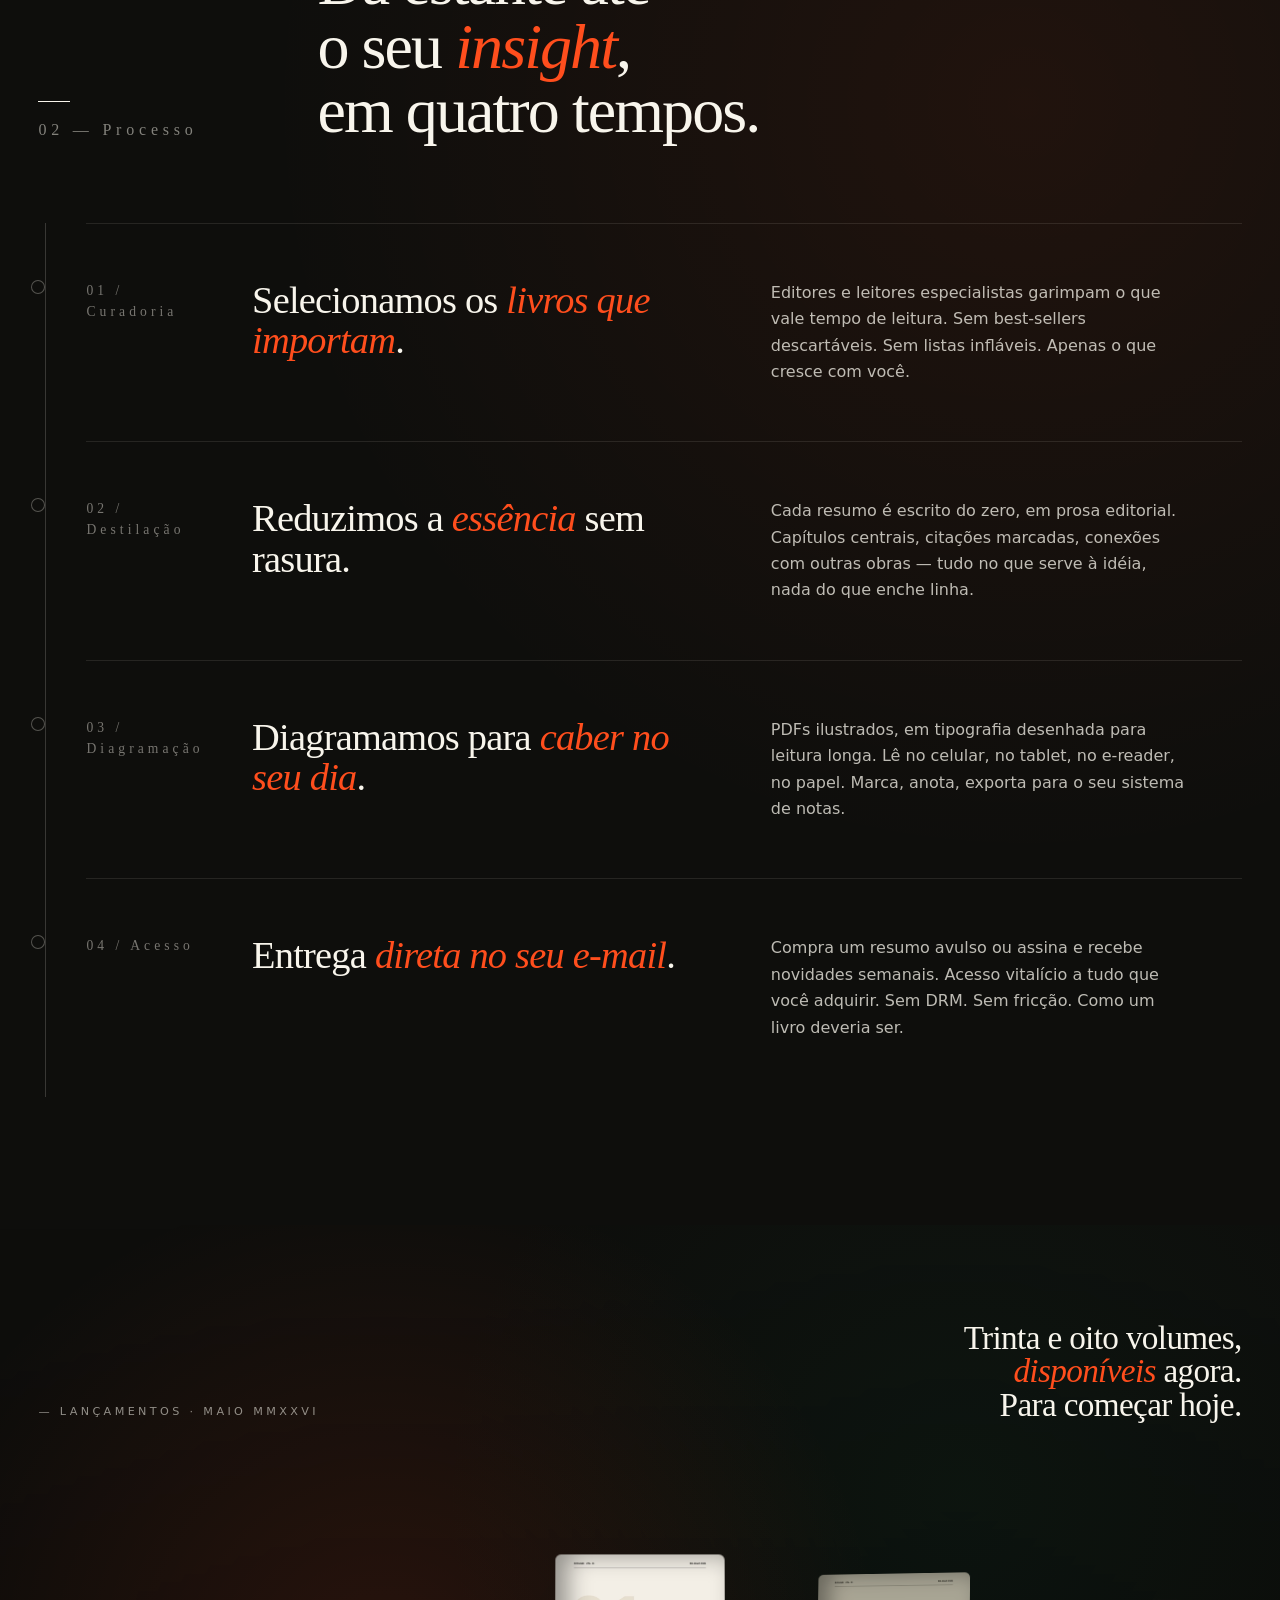
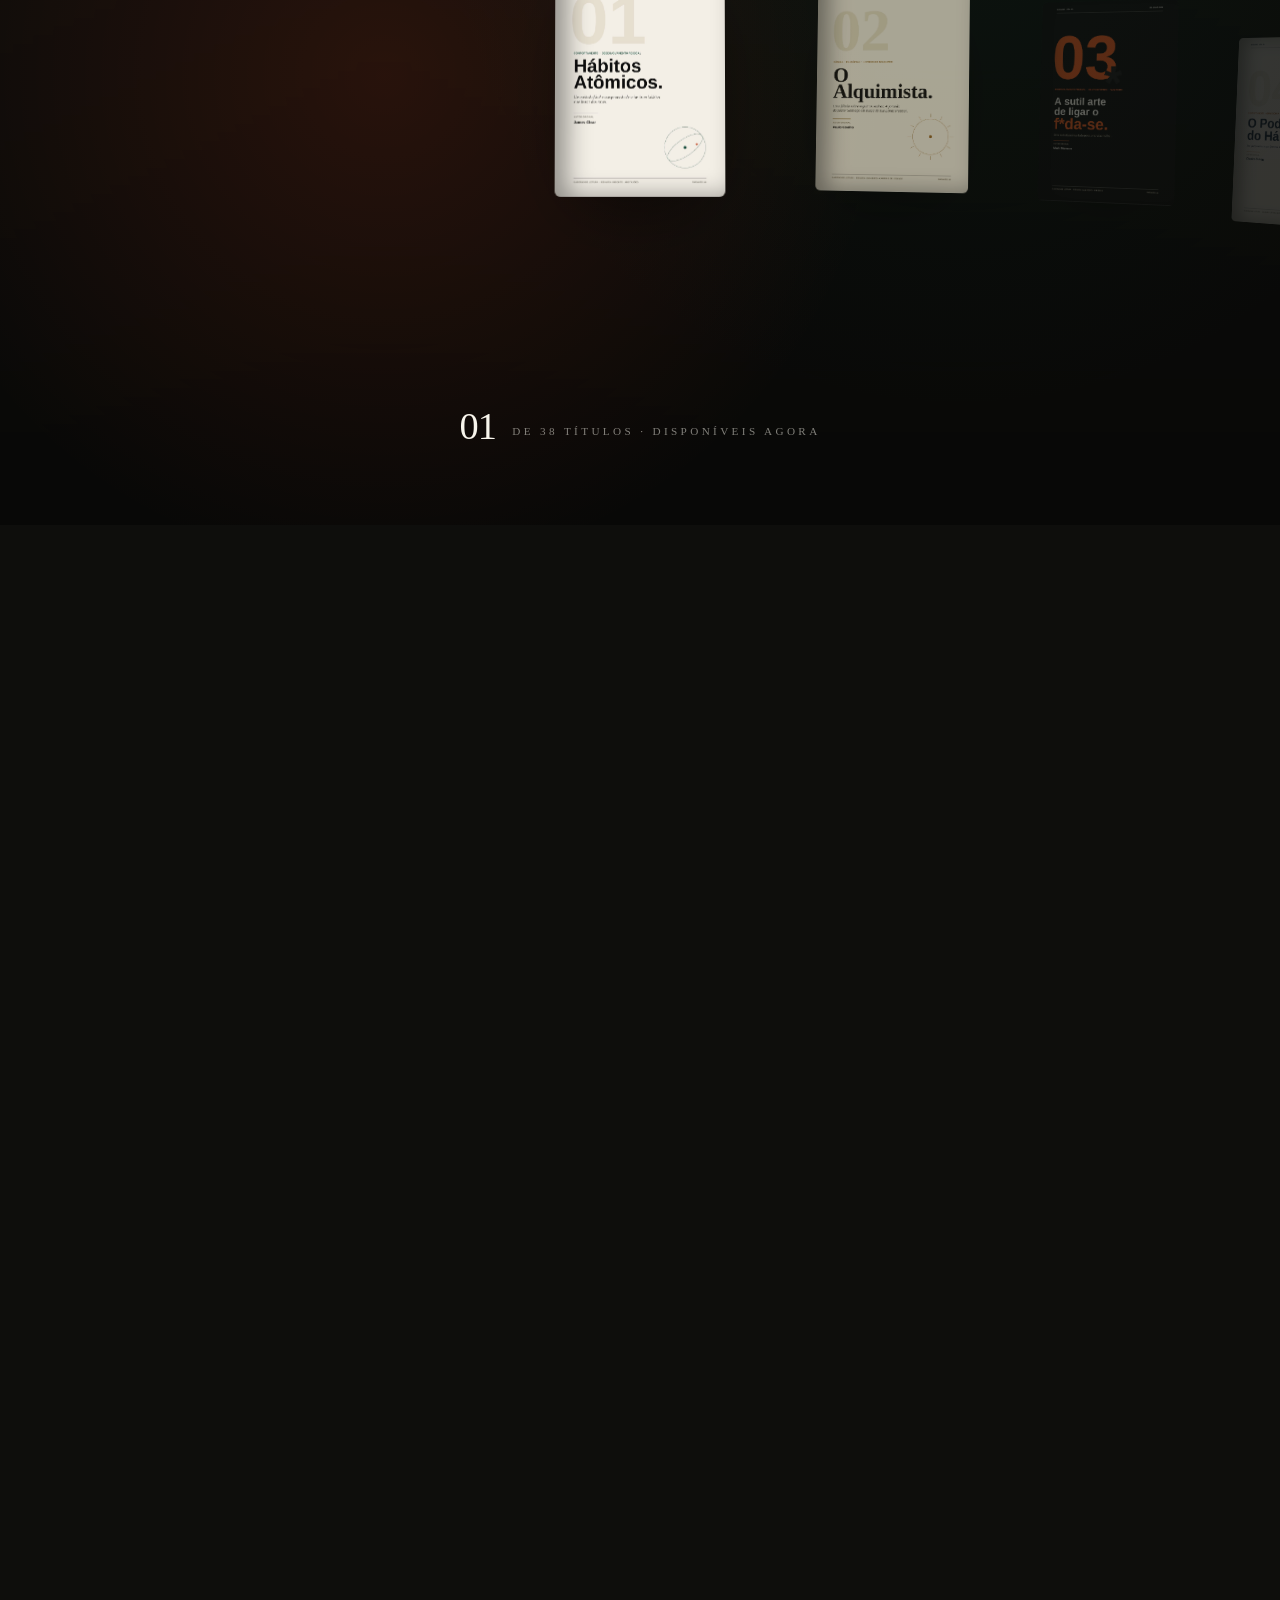
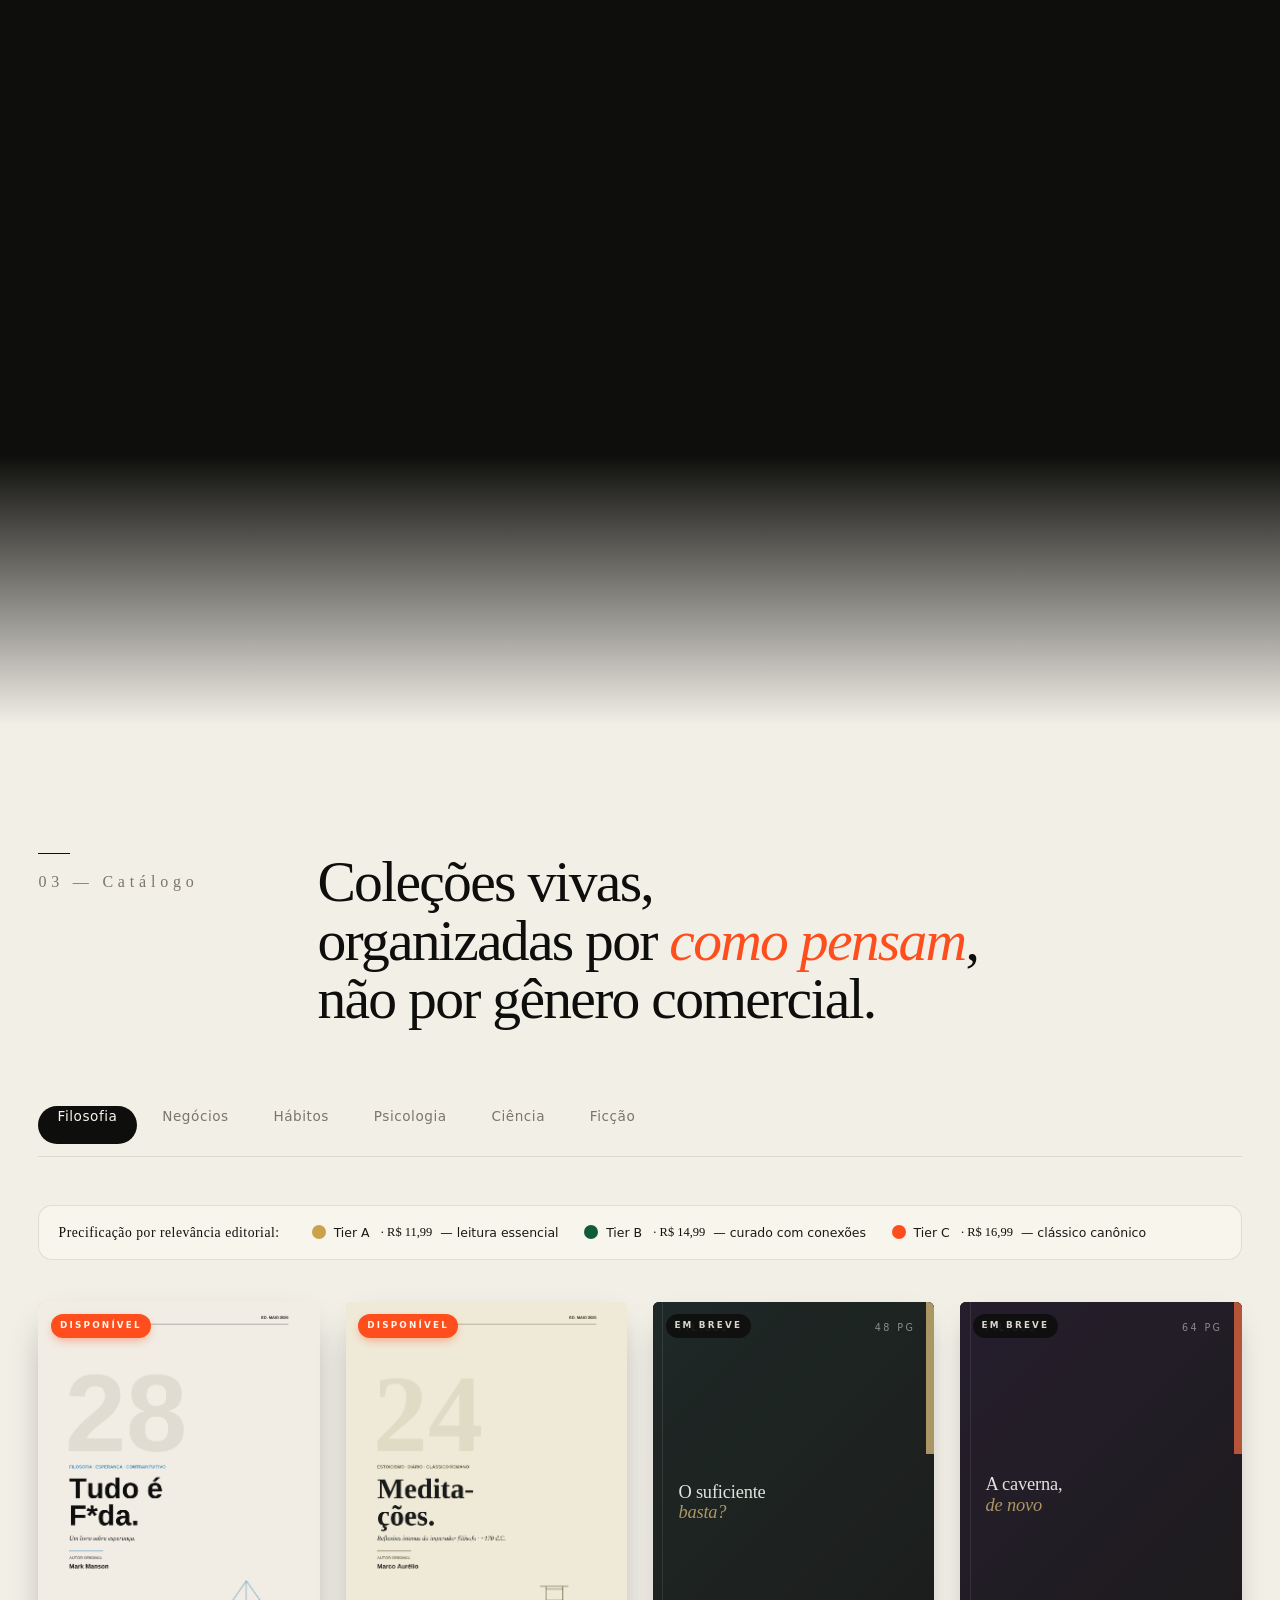
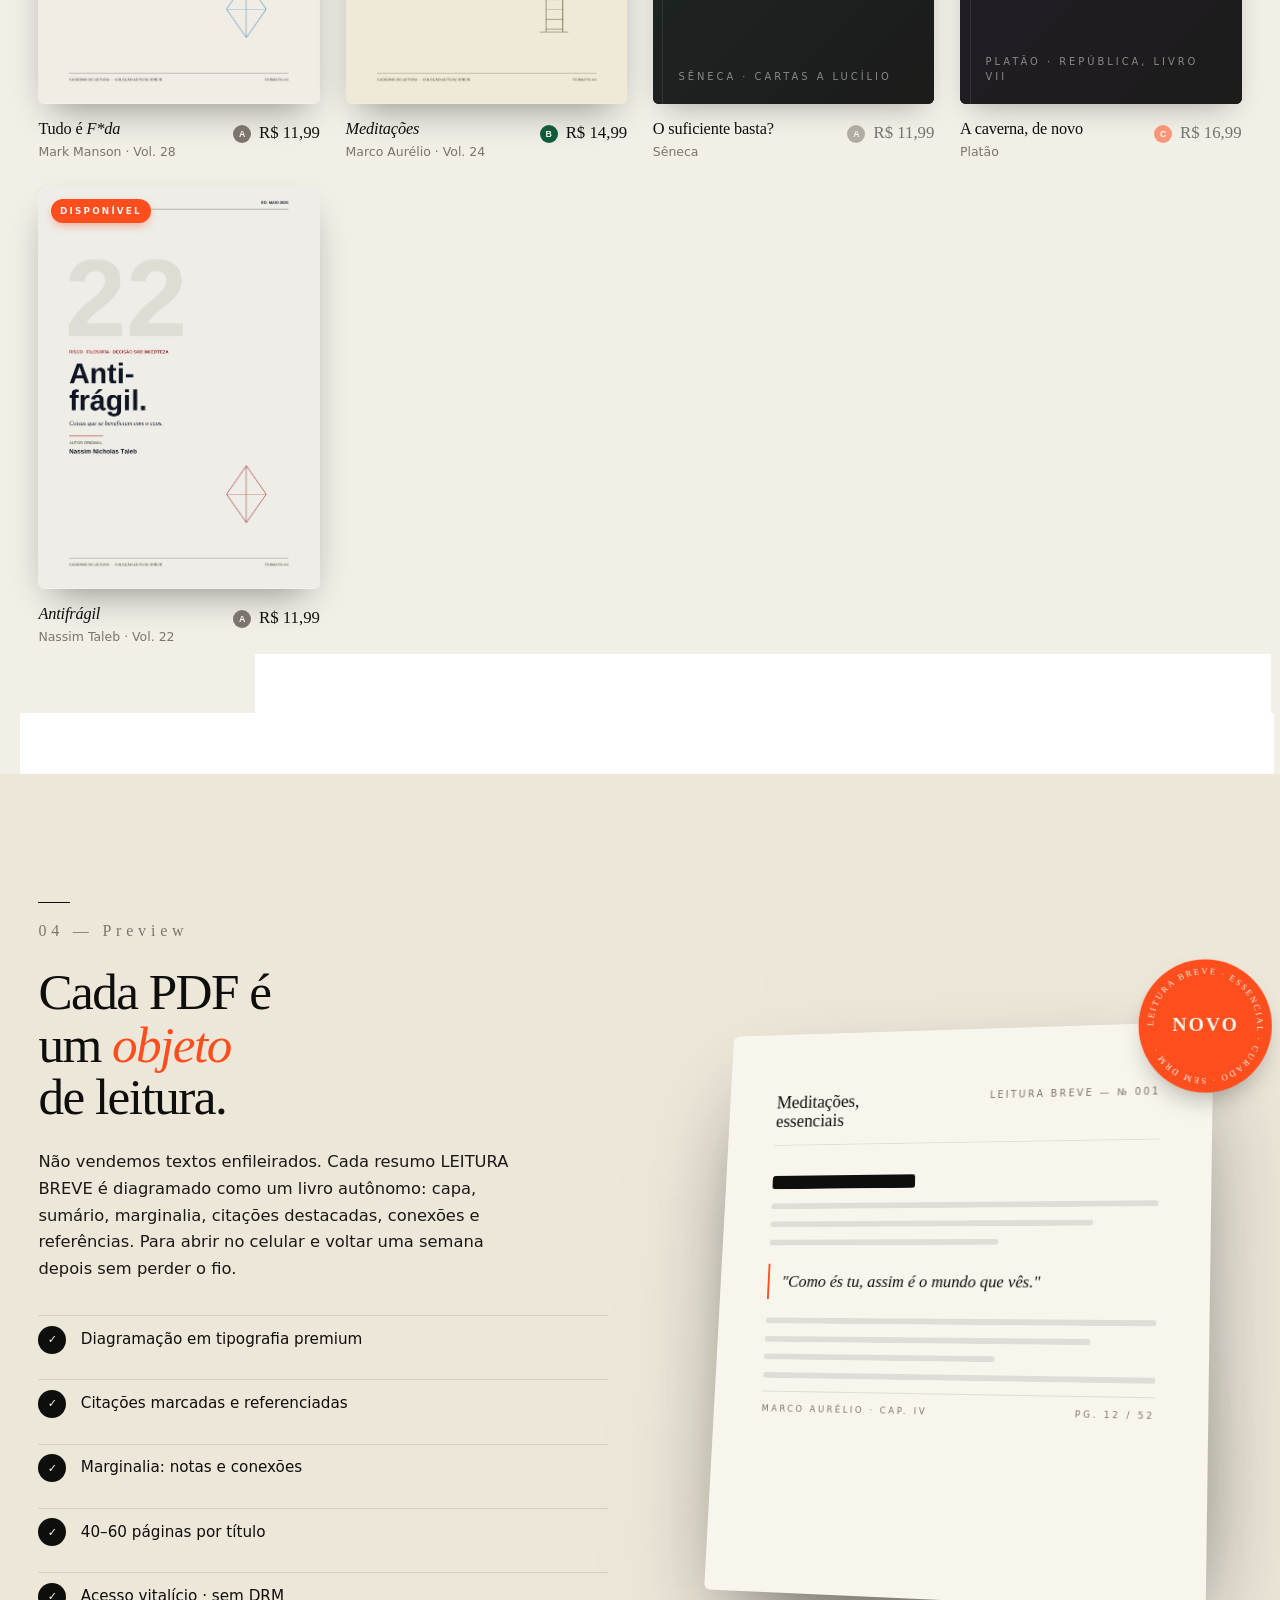
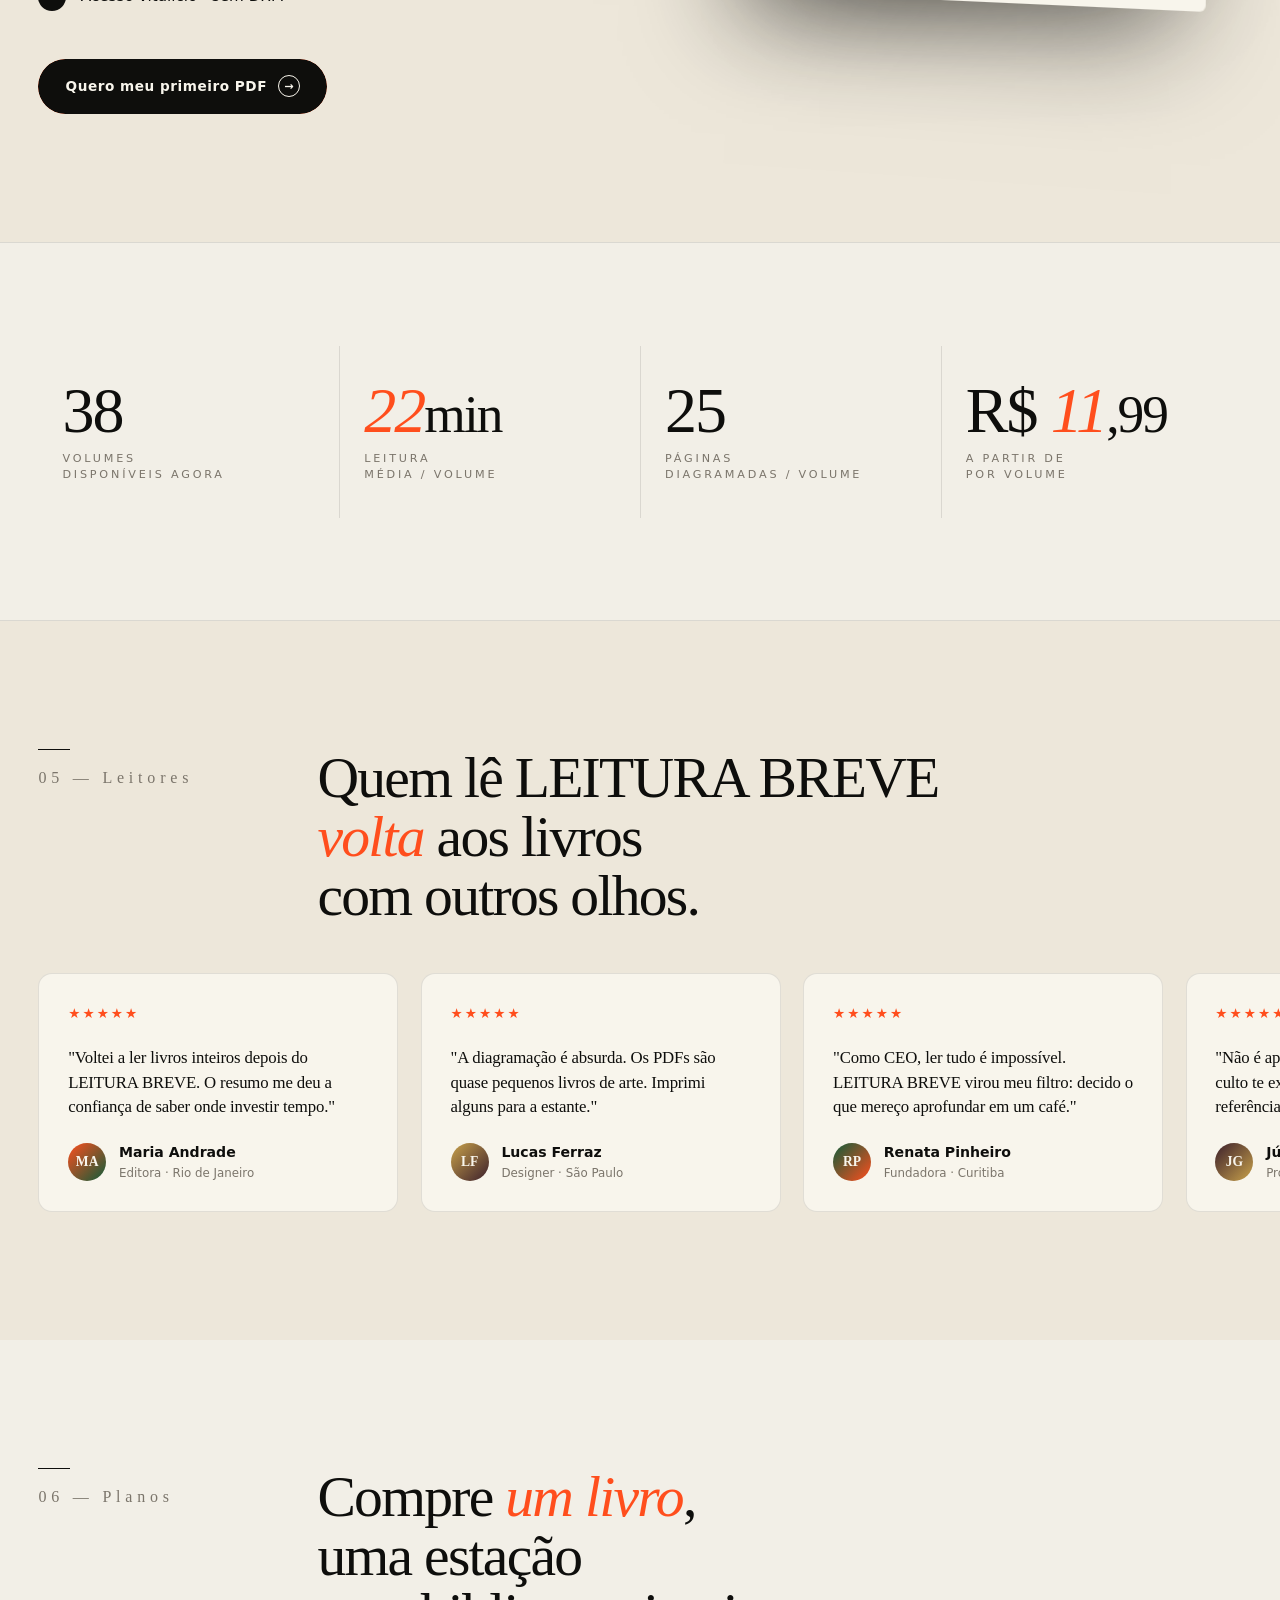
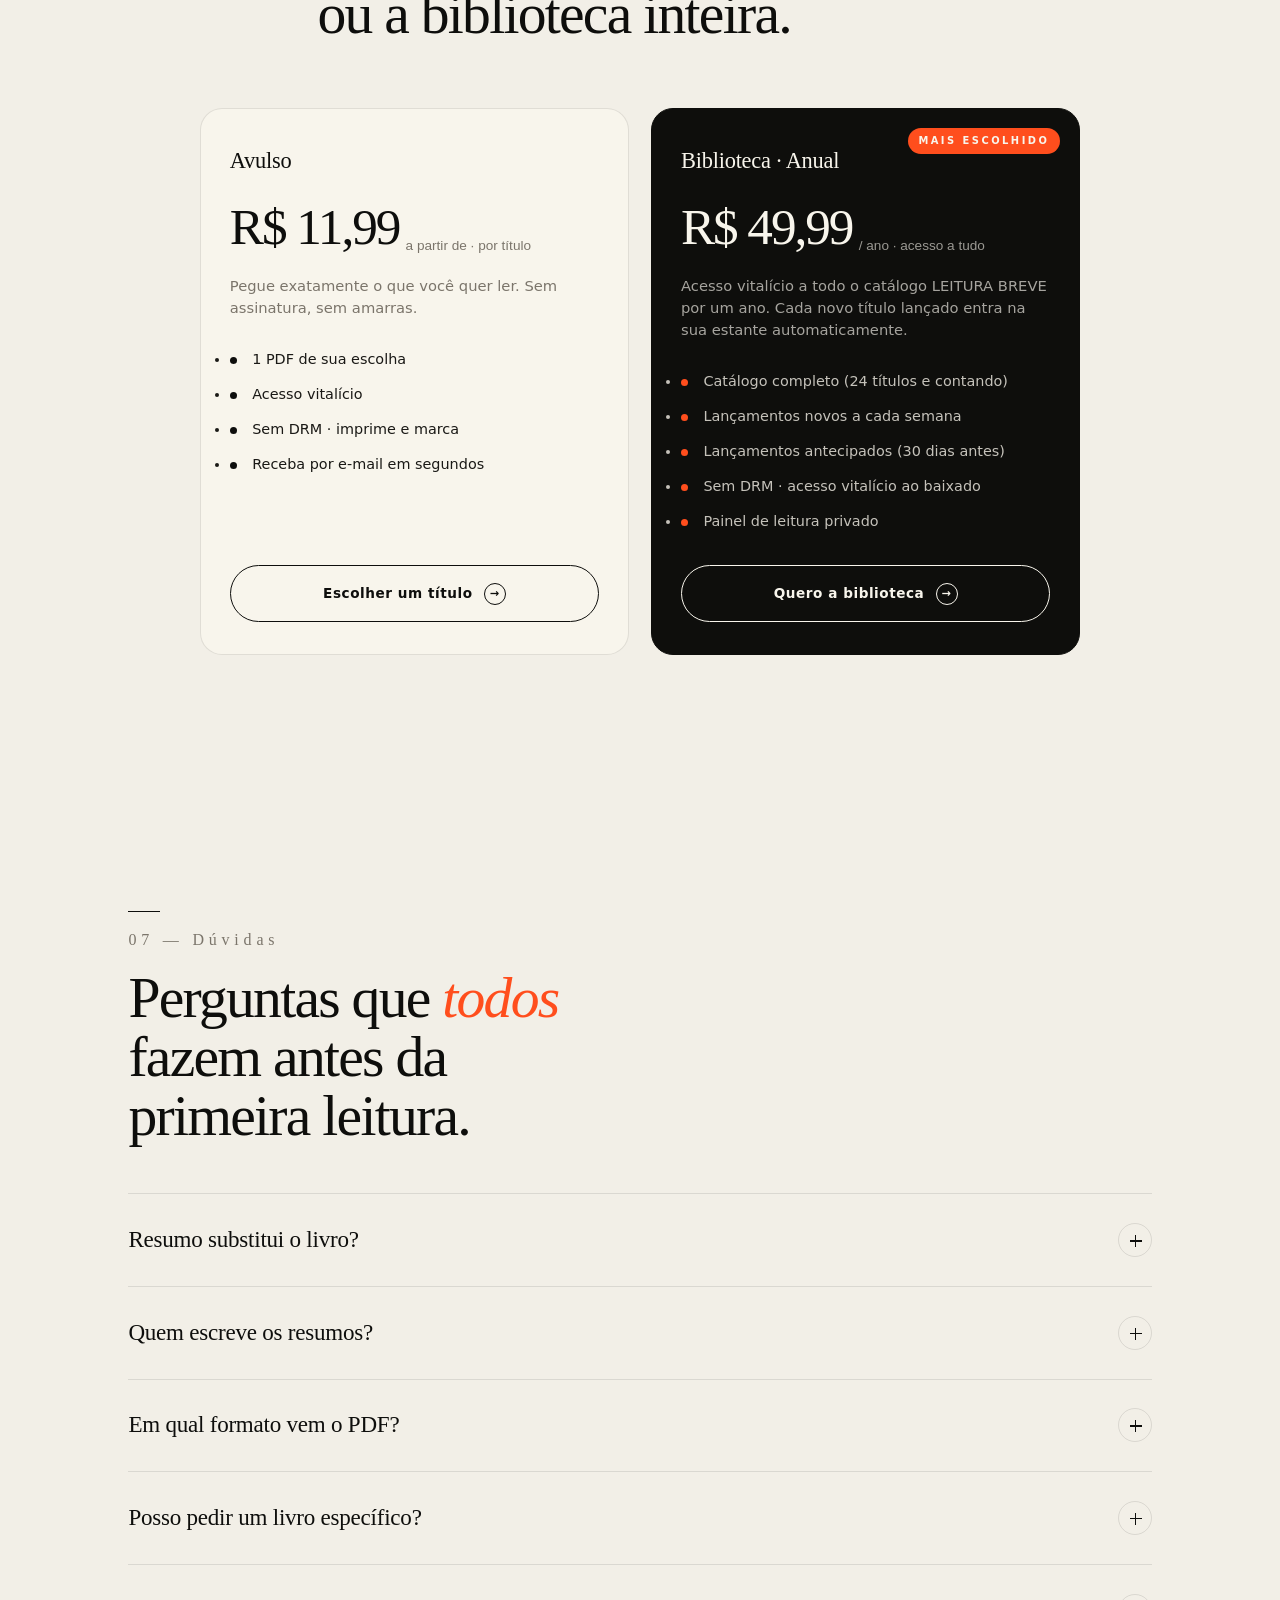
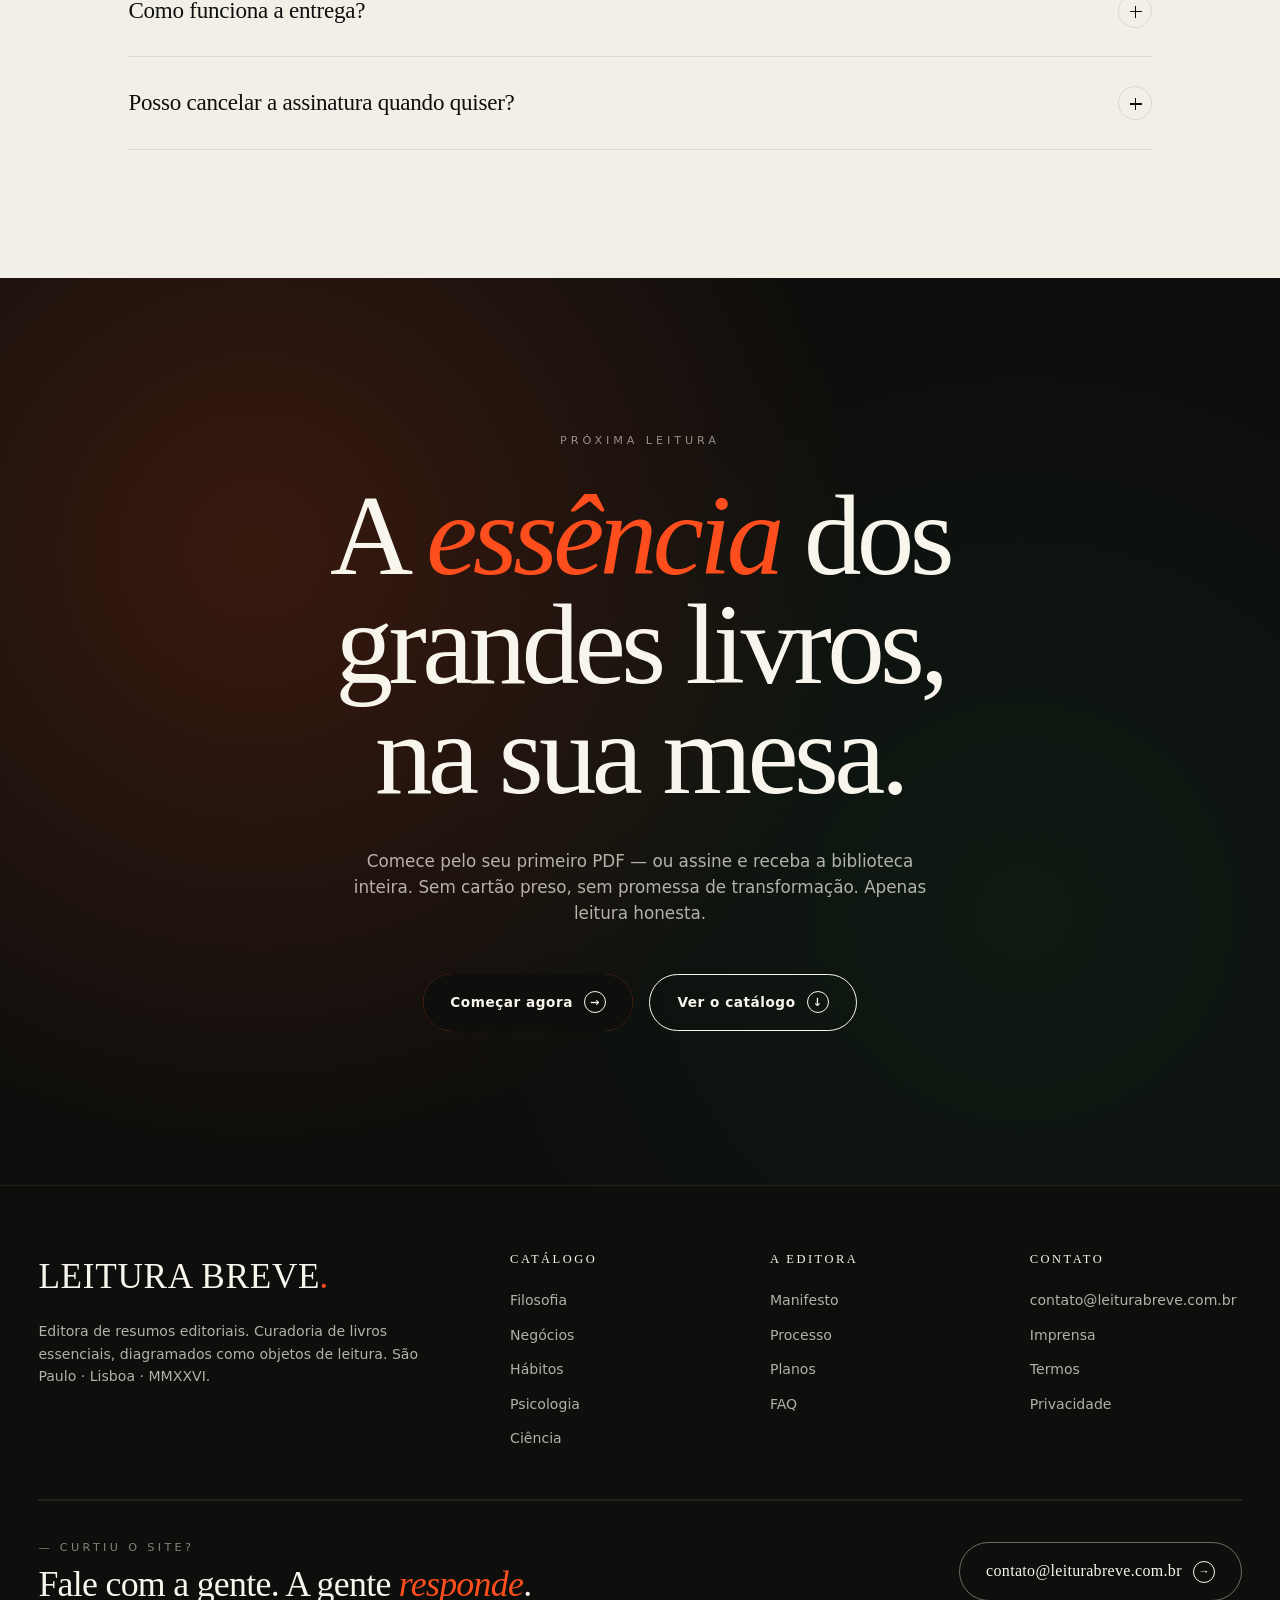
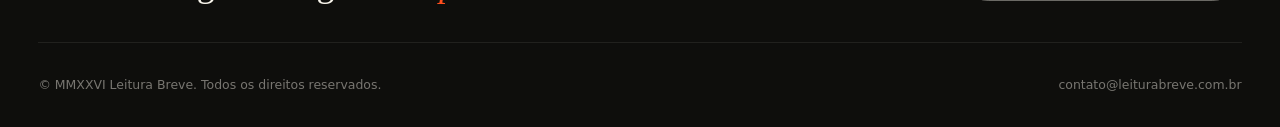
==== commit d3262e1d: "feat: vols 19/20/21/22/23 — 38 disponiveis, 5 placeholders substituidos LB.19 Comece pelo Porquê (Si" ====
--- a/index.html
+++ b/index.html
@@ -1405,7 +1405,7 @@
   <div class="showcase-sticky">
     <div class="showcase-head">
       <div class="showcase-eye">— Lançamentos · maio MMXXVI</div>
-      <h2 class="showcase-title">Trinta e três volumes,<br><em>disponíveis</em> agora.<br>Para começar hoje.</h2>
+      <h2 class="showcase-title">Trinta e oito volumes,<br><em>disponíveis</em> agora.<br>Para começar hoje.</h2>
     </div>
     <div class="showcase-stage" id="showcaseStage">
       <div class="shelf-book real" style="--cover:url('covers/habitos-atomicos.jpg')"       data-i="0"  data-sku="LB.01"></div>
@@ -1441,10 +1441,15 @@
       <div class="shelf-book real" style="--cover:url('covers/oceano-azul.jpg')"           data-i="30" data-sku="LB.26"></div>
       <div class="shelf-book real" style="--cover:url('covers/busca-sentido.jpg')"         data-i="31" data-sku="LB.29"></div>
       <div class="shelf-book real" style="--cover:url('covers/vidas-secas.jpg')"           data-i="32" data-sku="LB.30"></div>
+      <div class="shelf-book real" style="--cover:url('covers/comece-porque.jpg')"         data-i="33" data-sku="LB.19"></div>
+      <div class="shelf-book real" style="--cover:url('covers/coragem-imperfeito.jpg')"    data-i="34" data-sku="LB.20"></div>
+      <div class="shelf-book real" style="--cover:url('covers/essencialismo.jpg')"         data-i="35" data-sku="LB.21"></div>
+      <div class="shelf-book real" style="--cover:url('covers/antifragil.jpg')"            data-i="36" data-sku="LB.22"></div>
+      <div class="shelf-book real" style="--cover:url('covers/arte-guerra.jpg')"           data-i="37" data-sku="LB.23"></div>
     </div>
     <div class="showcase-foot">
       <span class="pgnum" id="showcaseNum">01</span>
-      <span class="of">de 33 títulos · DISPONÍVEIS AGORA</span>
+      <span class="of">de 38 títulos · DISPONÍVEIS AGORA</span>
     </div>
   </div>
 </section>
@@ -1524,17 +1529,13 @@
         </div>
       </article>
 
-      <article data-sku="FIL.004" data-tier-card="b" class="book-card soon" style="--c1:#3A1F1F;--c2:#1e1e1c">
-        <div class="book-card-inner tilt">
-          <div class="book-card-cover">
-            <div class="bc-meta"><span>FIL.004</span><span>56 PG</span></div>
-            <div><div class="bc-title">Sobre o<br><em>eterno retorno</em></div></div>
-            <div class="bc-bottom">Nietzsche · Zaratustra</div>
-          </div>
-        </div>
-        <div class="book-card-foot">
-          <div class="bc-foot-info"><h4>Sobre o eterno retorno</h4><p>Nietzsche</p></div>
-          <div class="bc-price" data-tier="b">R$ 14,99</div>
+      <article data-sku="LB.22" data-tier-card="a" class="book-card live" style="--cover:url('covers/antifragil.jpg')">
+        <div class="book-card-inner tilt">
+          <div class="book-card-cover" role="img" aria-label="Capa Antifrágil"></div>
+        </div>
+        <div class="book-card-foot">
+          <div class="bc-foot-info"><h4><em>Antifrágil</em></h4><p>Nassim Taleb · Vol. 22</p></div>
+          <div class="bc-price" data-tier="a">R$ 11,99</div>
         </div>
       </article>
     </div>
@@ -1617,30 +1618,22 @@
           <div class="bc-price" data-tier="b">R$ 14,99</div>
         </div>
       </article>
-      <article data-sku="NEG.002" data-tier-card="b" class="book-card soon" style="--c1:#27331E;--c2:#1e1e1c">
-        <div class="book-card-inner tilt">
-          <div class="book-card-cover">
-            <div class="bc-meta"><span>NEG.002</span><span>52 PG</span></div>
-            <div><div class="bc-title">O dilema<br>da <em>inovação</em></div></div>
-            <div class="bc-bottom">Clayton Christensen</div>
-          </div>
-        </div>
-        <div class="book-card-foot">
-          <div class="bc-foot-info"><h4>O dilema da inovação</h4><p>C. Christensen</p></div>
+      <article data-sku="LB.19" data-tier-card="a" class="book-card live" style="--cover:url('covers/comece-porque.jpg')">
+        <div class="book-card-inner tilt">
+          <div class="book-card-cover" role="img" aria-label="Capa Comece pelo Porquê"></div>
+        </div>
+        <div class="book-card-foot">
+          <div class="bc-foot-info"><h4>Comece pelo <em>Porquê</em></h4><p>Simon Sinek · Vol. 19</p></div>
+          <div class="bc-price" data-tier="a">R$ 11,99</div>
+        </div>
+      </article>
+      <article data-sku="LB.23" data-tier-card="b" class="book-card live" style="--cover:url('covers/arte-guerra.jpg')">
+        <div class="book-card-inner tilt">
+          <div class="book-card-cover" role="img" aria-label="Capa A Arte da Guerra"></div>
+        </div>
+        <div class="book-card-foot">
+          <div class="bc-foot-info"><h4>A Arte da <em>Guerra</em></h4><p>Sun Tzu · Vol. 23</p></div>
           <div class="bc-price" data-tier="b">R$ 14,99</div>
-        </div>
-      </article>
-      <article data-sku="NEG.003" data-tier-card="a" class="book-card soon" style="--c1:#3A2B1A;--c2:#1e1e1c">
-        <div class="book-card-inner tilt">
-          <div class="book-card-cover">
-            <div class="bc-meta"><span>NEG.003</span><span>40 PG</span></div>
-            <div><div class="bc-title">Bom para<br><em>ótimo</em></div></div>
-            <div class="bc-bottom">Jim Collins</div>
-          </div>
-        </div>
-        <div class="book-card-foot">
-          <div class="bc-foot-info"><h4>Bom para ótimo</h4><p>Jim Collins</p></div>
-          <div class="bc-price" data-tier="a">R$ 11,99</div>
         </div>
       </article>
       <article data-sku="LB.26" data-tier-card="a" class="book-card live" style="--cover:url('covers/oceano-azul.jpg')">
@@ -1703,17 +1696,13 @@
           <div class="bc-price" data-tier="a">R$ 11,99</div>
         </div>
       </article>
-      <article data-sku="HAB.002" data-tier-card="b" class="book-card soon" style="--c1:#2E1F2E;--c2:#1e1e1c">
-        <div class="book-card-inner tilt">
-          <div class="book-card-cover">
-            <div class="bc-meta"><span>HAB.002</span><span>50 PG</span></div>
-            <div><div class="bc-title">Trabalho<br><em>profundo</em></div></div>
-            <div class="bc-bottom">Cal Newport</div>
-          </div>
-        </div>
-        <div class="book-card-foot">
-          <div class="bc-foot-info"><h4>Trabalho profundo</h4><p>Cal Newport</p></div>
-          <div class="bc-price" data-tier="b">R$ 14,99</div>
+      <article data-sku="LB.21" data-tier-card="a" class="book-card live" style="--cover:url('covers/essencialismo.jpg')">
+        <div class="book-card-inner tilt">
+          <div class="book-card-cover" role="img" aria-label="Capa Essencialismo"></div>
+        </div>
+        <div class="book-card-foot">
+          <div class="bc-foot-info"><h4><em>Essencialismo</em></h4><p>Greg McKeown · Vol. 21</p></div>
+          <div class="bc-price" data-tier="a">R$ 11,99</div>
         </div>
       </article>
       <article data-sku="HAB.003" data-tier-card="a" class="book-card soon" style="--c1:#36211B;--c2:#1e1e1c">
@@ -1785,16 +1774,12 @@
           <div class="bc-price" data-tier="a">R$ 11,99</div>
         </div>
       </article>
-      <article data-sku="PSI.004" data-tier-card="a" class="book-card soon" style="--c1:#1F3326;--c2:#1e1e1c">
-        <div class="book-card-inner tilt">
-          <div class="book-card-cover">
-            <div class="bc-meta"><span>PSI.004</span><span>46 PG</span></div>
-            <div><div class="bc-title">A coragem<br>de <em>ser</em> imperfeito</div></div>
-            <div class="bc-bottom">Brené Brown</div>
-          </div>
-        </div>
-        <div class="book-card-foot">
-          <div class="bc-foot-info"><h4>A coragem de ser imperfeito</h4><p>Brené Brown</p></div>
+      <article data-sku="LB.20" data-tier-card="a" class="book-card live" style="--cover:url('covers/coragem-imperfeito.jpg')">
+        <div class="book-card-inner tilt">
+          <div class="book-card-cover" role="img" aria-label="Capa A Coragem de Ser Imperfeito"></div>
+        </div>
+        <div class="book-card-foot">
+          <div class="bc-foot-info"><h4>A Coragem de <em>Ser Imperfeito</em></h4><p>Brené Brown · Vol. 20</p></div>
           <div class="bc-price" data-tier="a">R$ 11,99</div>
         </div>
       </article>
@@ -2055,7 +2040,7 @@
 <!-- ========== STATS ========== -->
 <section class="stats" id="stats">
   <div class="stat">
-    <div class="stat-num" data-count="33" data-suffix="">0</div>
+    <div class="stat-num" data-count="38" data-suffix="">0</div>
     <div class="stat-lbl">volumes<br>disponíveis agora</div>
   </div>
   <div class="stat">
@@ -2690,6 +2675,11 @@
   'LB.16': {title:'Dom <em>Casmurro</em>',author:'Machado de Assis · Vol. 16',synopsis:'Personagens, enredo da casa de Matacavalos às páginas finais, o jogo do narrador não-confiável e os símbolos que organizam a leitura. Bento, Capitu, Ezequiel — relidos.',key:'"Capitu, olhos de ressaca: aqueles olhos que pareciam puxar o mundo para dentro deles."',tier:'b',label:'CURADO · DISPONÍVEL AGORA',price:'14,99',time:'23 min',pages:26},
   'LB.17': {title:'Capitães da <em>Areia</em>',author:'Jorge Amado · Vol. 17',synopsis:'Um grupo de meninos de rua em Salvador dos anos 1930. Personagens, episódios principais, temas sociais — e a denúncia que fez o livro ser queimado pela ditadura em 1937.',key:'"Eles tinham na carne a mesma queimadura do sol e a mesma fome no peito."',tier:'b',label:'CURADO · DISPONÍVEL AGORA',price:'14,99',time:'23 min',pages:26},
   'LB.18': {title:'O Pequeno <em>Príncipe</em>',author:'Antoine de Saint-Exupéry · Vol. 18',synopsis:'O enredo do deserto e dos planetas, os encontros simbólicos (Rei, Vaidoso, Bêbado, Acendedor, Geógrafo, Raposa, Rosa) e os ensinamentos sobre amor, perda e responsabilidade.',key:'"Tu te tornas eternamente responsável por aquilo que cativas."',tier:'b',label:'CURADO · DISPONÍVEL AGORA',price:'14,99',time:'23 min',pages:26},
+  'LB.19': {title:'Comece pelo <em>Porquê</em>',author:'Simon Sinek · Vol. 19',synopsis:'Apresenta o Círculo Dourado — Por quê, Como, O quê — e explica por que líderes inspiradores começam pelo motivo, não pelo produto. Quase toda empresa sabe O QUE faz; algumas sabem COMO; pouquíssimas sabem POR QUE existem. Inclui o caso Apple, a Lei da Difusão da Inovação e os Wright Brothers vs Samuel Langley.',key:'"As pessoas não compram o que você faz; compram o porquê você faz."',tier:'a',label:'ESSENCIAL · DISPONÍVEL AGORA',price:'11,99',time:'22 min',pages:25},
+  'LB.20': {title:'A Coragem de <em>Ser Imperfeito</em>',author:'Brené Brown · Vol. 20',synopsis:'Doze anos de pesquisa qualitativa de Brené Brown sobre vergonha, vulnerabilidade, coragem e empatia. O método para "vida de coração inteiro". Vulnerabilidade é o que sentimos quando nos arriscamos a ser vistos — e é também a porta para coragem, empatia, criação e conexão. Quem se protege da vulnerabilidade também se protege do que faz a vida valer.',key:'"Aparecer e deixar-se ver, quando não há controle sobre o resultado — isso é vulnerabilidade."',tier:'a',label:'ESSENCIAL · DISPONÍVEL AGORA',price:'11,99',time:'22 min',pages:25},
+  'LB.21': {title:'<em>Essencialismo</em>',author:'Greg McKeown · Vol. 21',synopsis:'Quase todo profissional moderno sofre da mesma doença: excesso de compromissos. O essencialismo é o método inverso — menos, mas melhor. Não é fazer mais com menos tempo, é fazer apenas o que realmente importa. Reúne o método para descobrir o que é vital, descartar o trivial e investir energia onde mais importa.',key:'"Se você não prioriza sua vida, alguém vai fazê-lo por você."',tier:'a',label:'ESSENCIAL · DISPONÍVEL AGORA',price:'11,99',time:'22 min',pages:25},
+  'LB.22': {title:'<em>Antifrágil</em>',author:'Nassim Taleb · Vol. 22',synopsis:'O oposto de frágil não é robusto. É antifrágil — o que ganha com o estresse, a incerteza e o caos. Há três categorias: frágeis (vidros), robustos (pedras), antifrágeis (músculos). A questão não é evitar caos — é projetar para se beneficiar dele. Inclui via negativa, Lindy effect, cisnes negros, skin in the game.',key:'"Frágil quebra com volatilidade. Robusto resiste. Antifrágil melhora."',tier:'a',label:'ESSENCIAL · DISPONÍVEL AGORA',price:'11,99',time:'22 min',pages:25},
+  'LB.23': {title:'A Arte da <em>Guerra</em>',author:'Sun Tzu · Vol. 23',synopsis:'Tratado militar chinês atribuído a Sun Tzu (~500 a.C.) — o mais antigo tratado militar conhecido. 13 capítulos sobre planejamento, terreno, espionagem e liderança. Guerra é cara, demorada, quase sempre desnecessária. A meta do estrategista habilidoso é vencer sem batalha — pela posição, pelo engano, pela disciplina, pelo conhecimento. Influenciou de Napoleão a Wall Street.',key:'"Conheça o inimigo e a si mesmo, e em cem batalhas não correrá perigo."',tier:'b',label:'CURADO · DISPONÍVEL AGORA',price:'14,99',time:'24 min',pages:27},
   'LB.24': {title:'<em>Meditações</em>',author:'Marco Aurélio · Vol. 24',synopsis:'Anotações pessoais do imperador romano (161–180 d.C.) escritas em grego durante campanhas militares, não para publicação. Reúne os principais temas estoicos: virtude, morte, dever, paz interior. A distinção fundamental: há o que depende de você (juízos, intenções, esforço) e o que não depende (saúde, reputação, vida).',key:'"Você tem poder sobre sua mente — não sobre os eventos. Perceba isso e encontrará força."',tier:'b',label:'CURADO · DISPONÍVEL AGORA',price:'14,99',time:'23 min',pages:26},
   'LB.25': {title:'As 48 Leis <em>do Poder</em>',author:'Robert Greene · Vol. 25',synopsis:'Polêmica e influente obra de Robert Greene. Reúne dez das leis mais importantes — para reconhecer manobras alheias e proteger-se delas, mesmo quando você opta por não usar. O livro é descritivo (como o poder funciona), não prescritivo. Use para se defender; use com ética para agir.',key:'"Nunca ofusque o senhor. Faça-o parecer mais brilhante do que é — e ele te abrirá o caminho."',tier:'b',label:'CURADO · DISPONÍVEL AGORA',price:'14,99',time:'24 min',pages:27},
   'LB.26': {title:'Estratégia <em>Oceano Azul</em>',author:'Kim & Mauborgne · Vol. 26',synopsis:'Apresenta a alternativa ao oceano vermelho (competição acirrada): criar espaço de mercado inexplorado, onde a concorrência se torna irrelevante. Inclui os quatro movimentos, inovação de valor, os três grupos de não-clientes e como sequenciar o oceano azul. Estudos: Cirque du Soleil, Yellow Tail, JCDecaux.',key:'"A única forma de vencer a concorrência é parar de competir com ela."',tier:'a',label:'ESSENCIAL · DISPONÍVEL AGORA',price:'11,99',time:'22 min',pages:25},
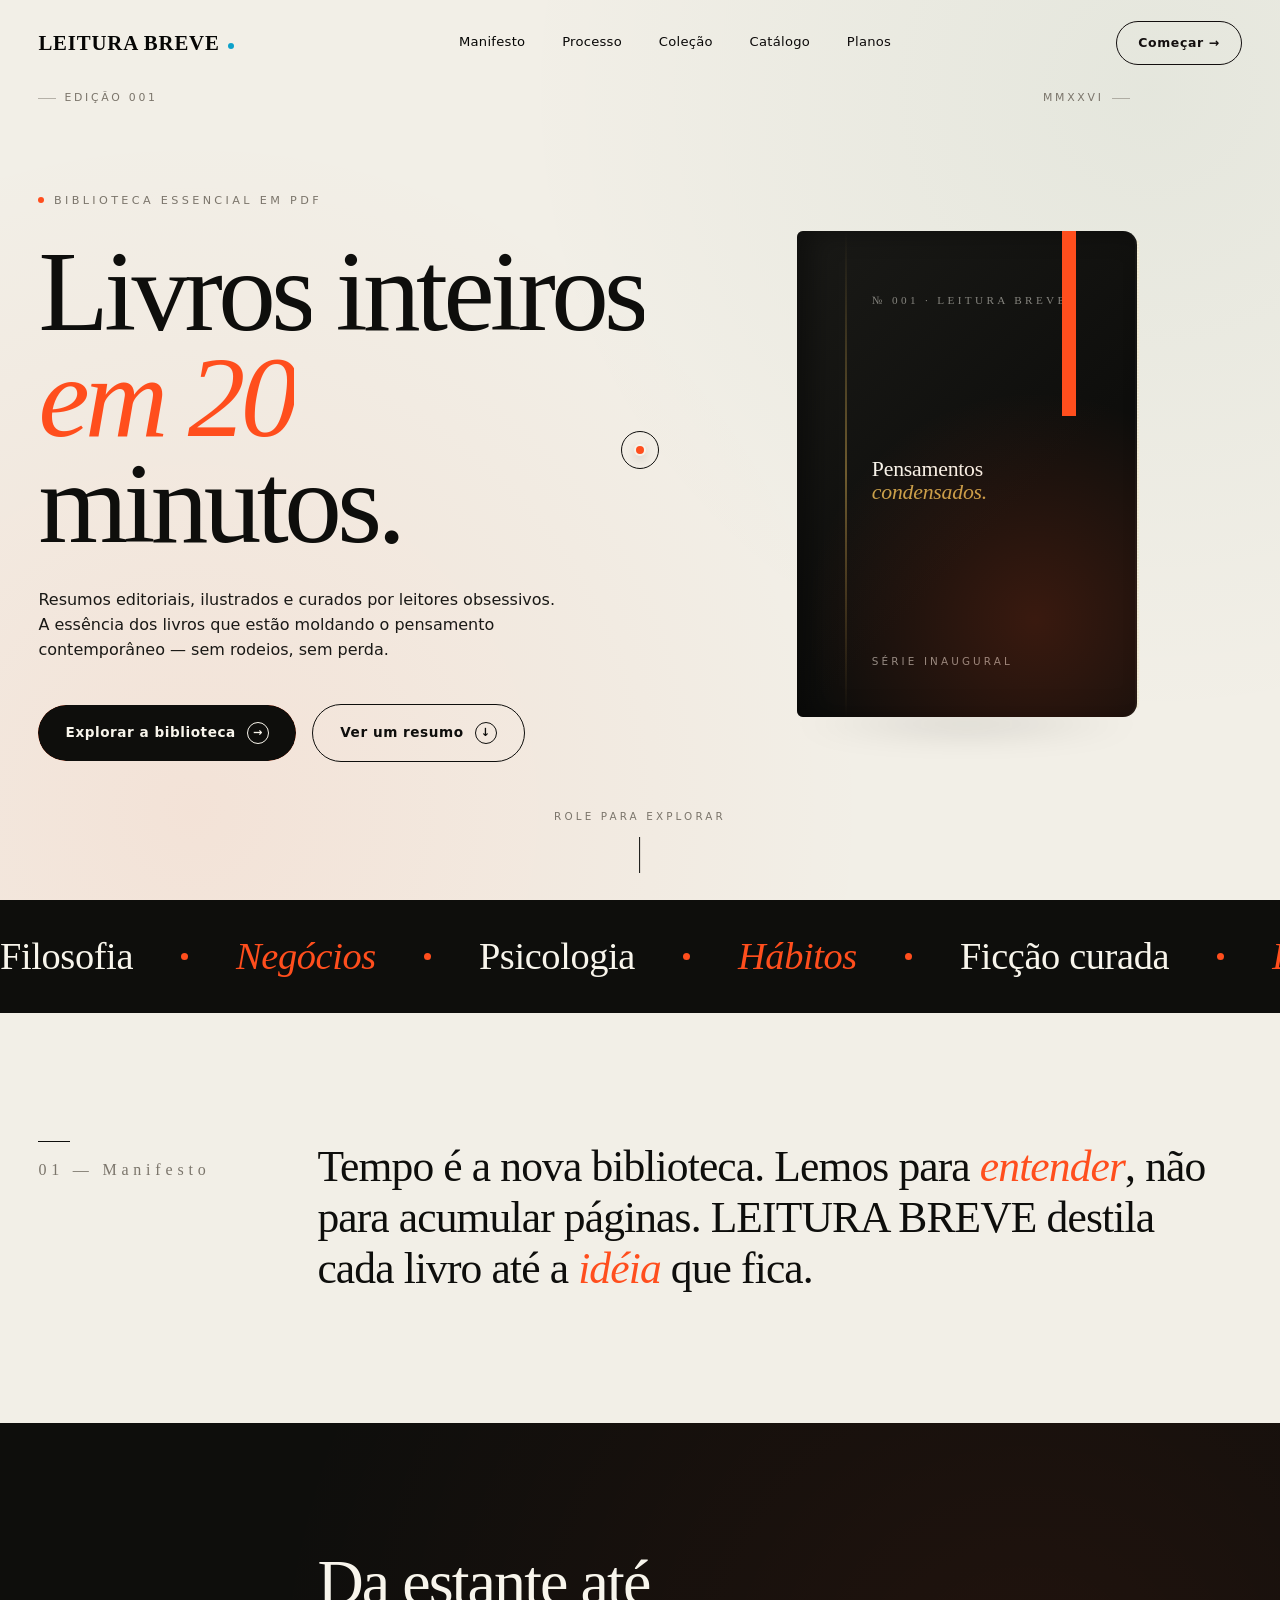
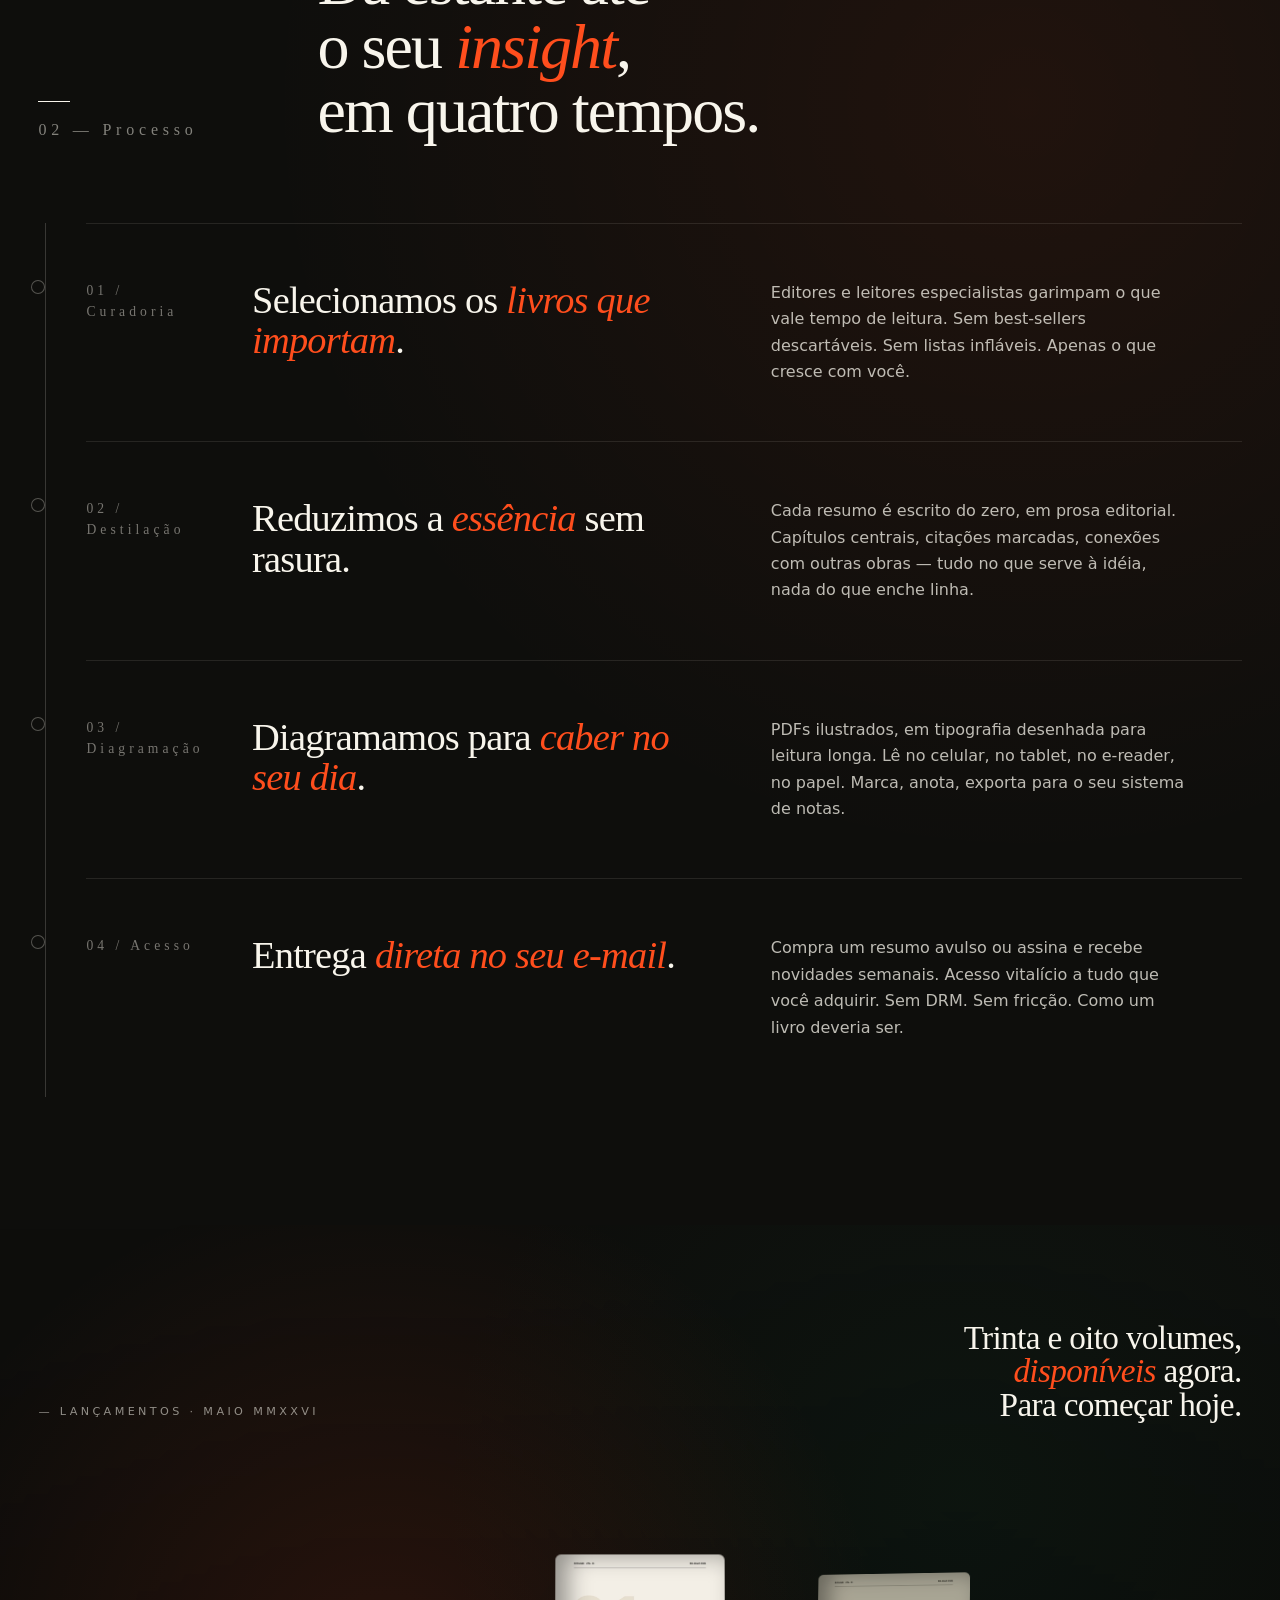
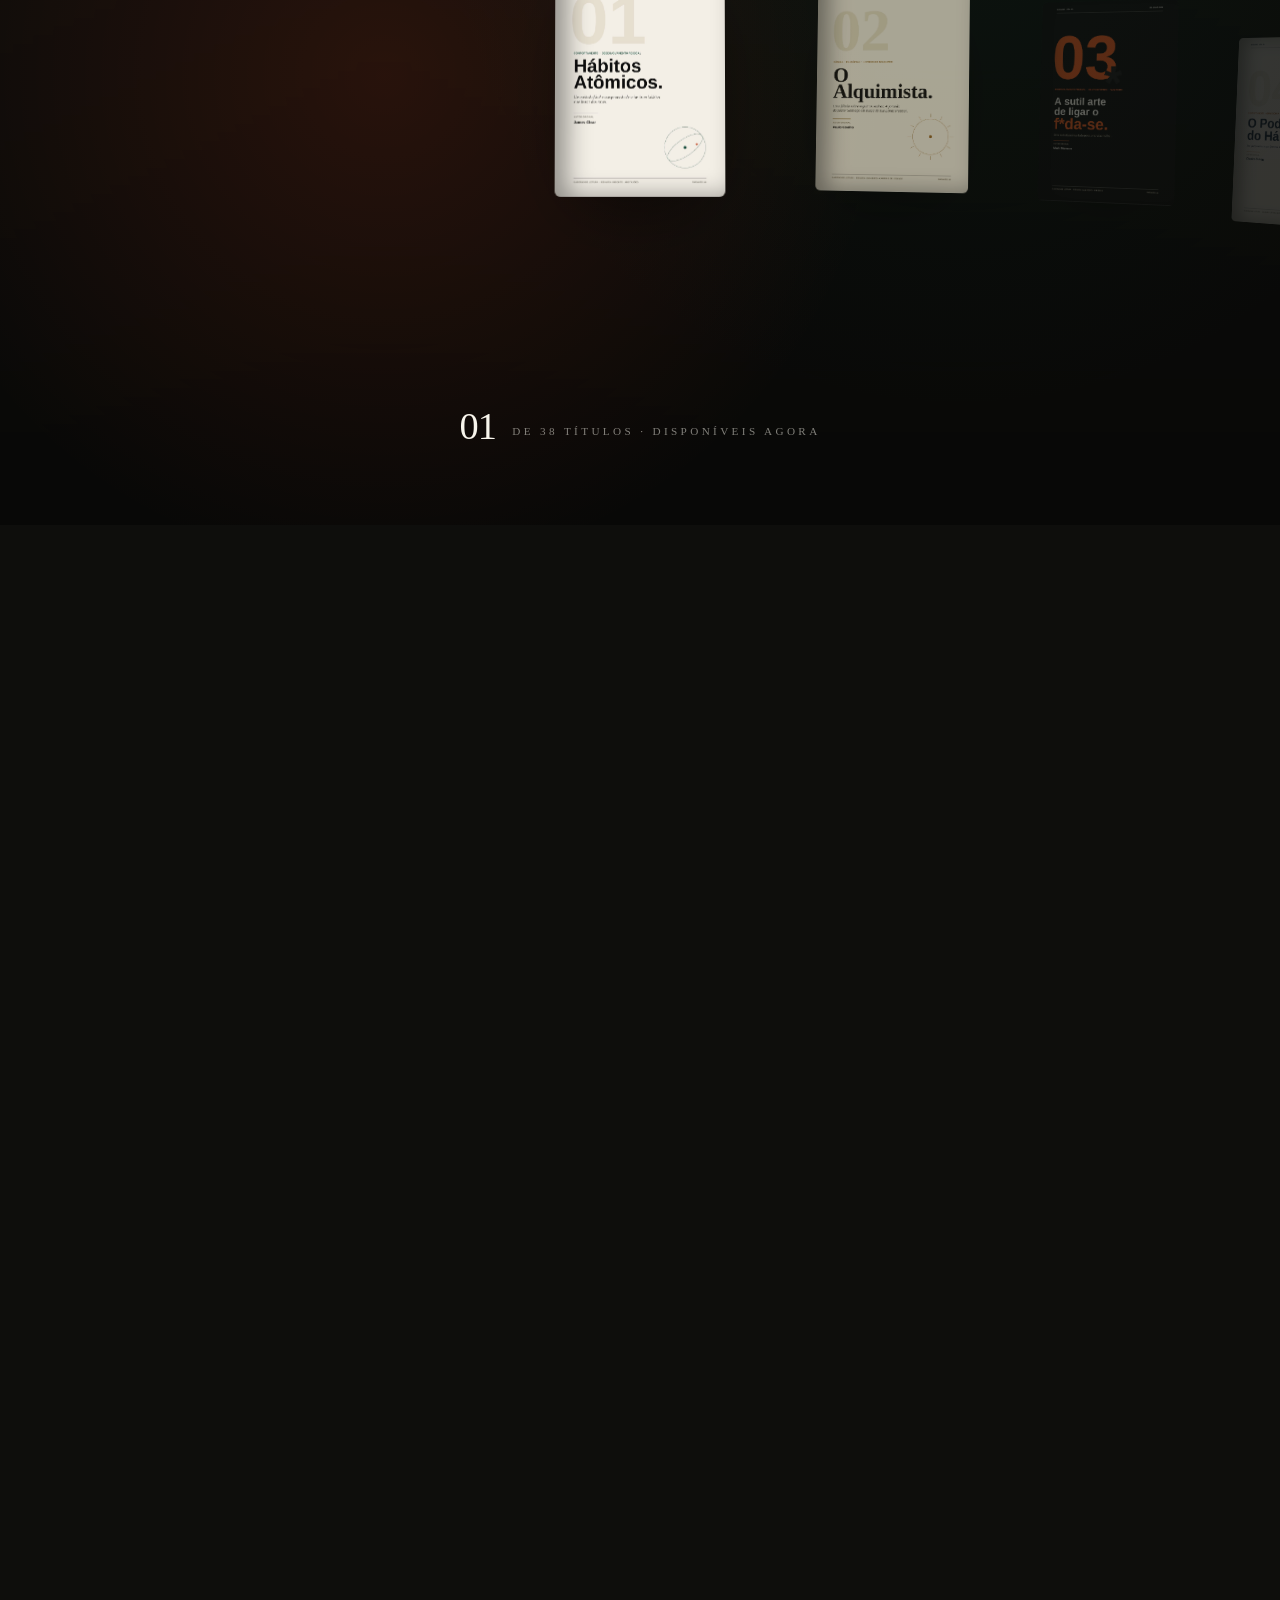
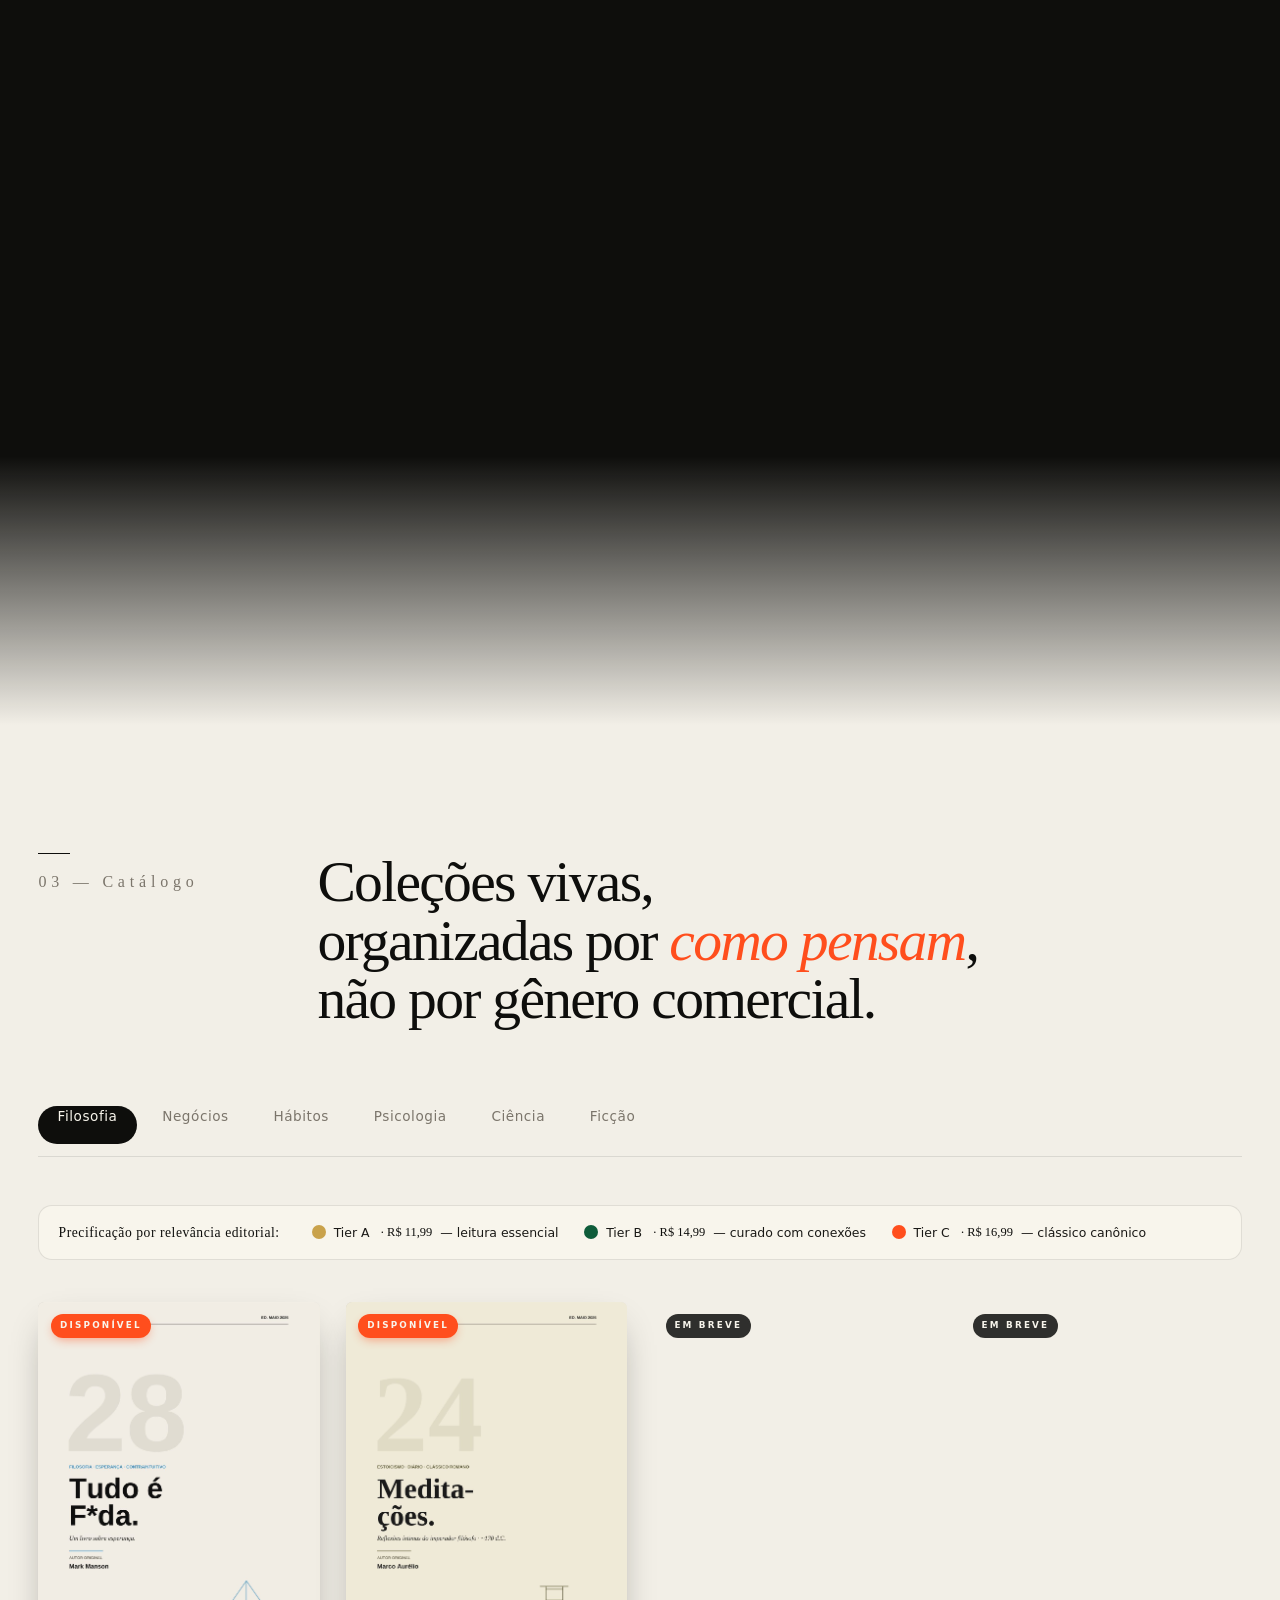
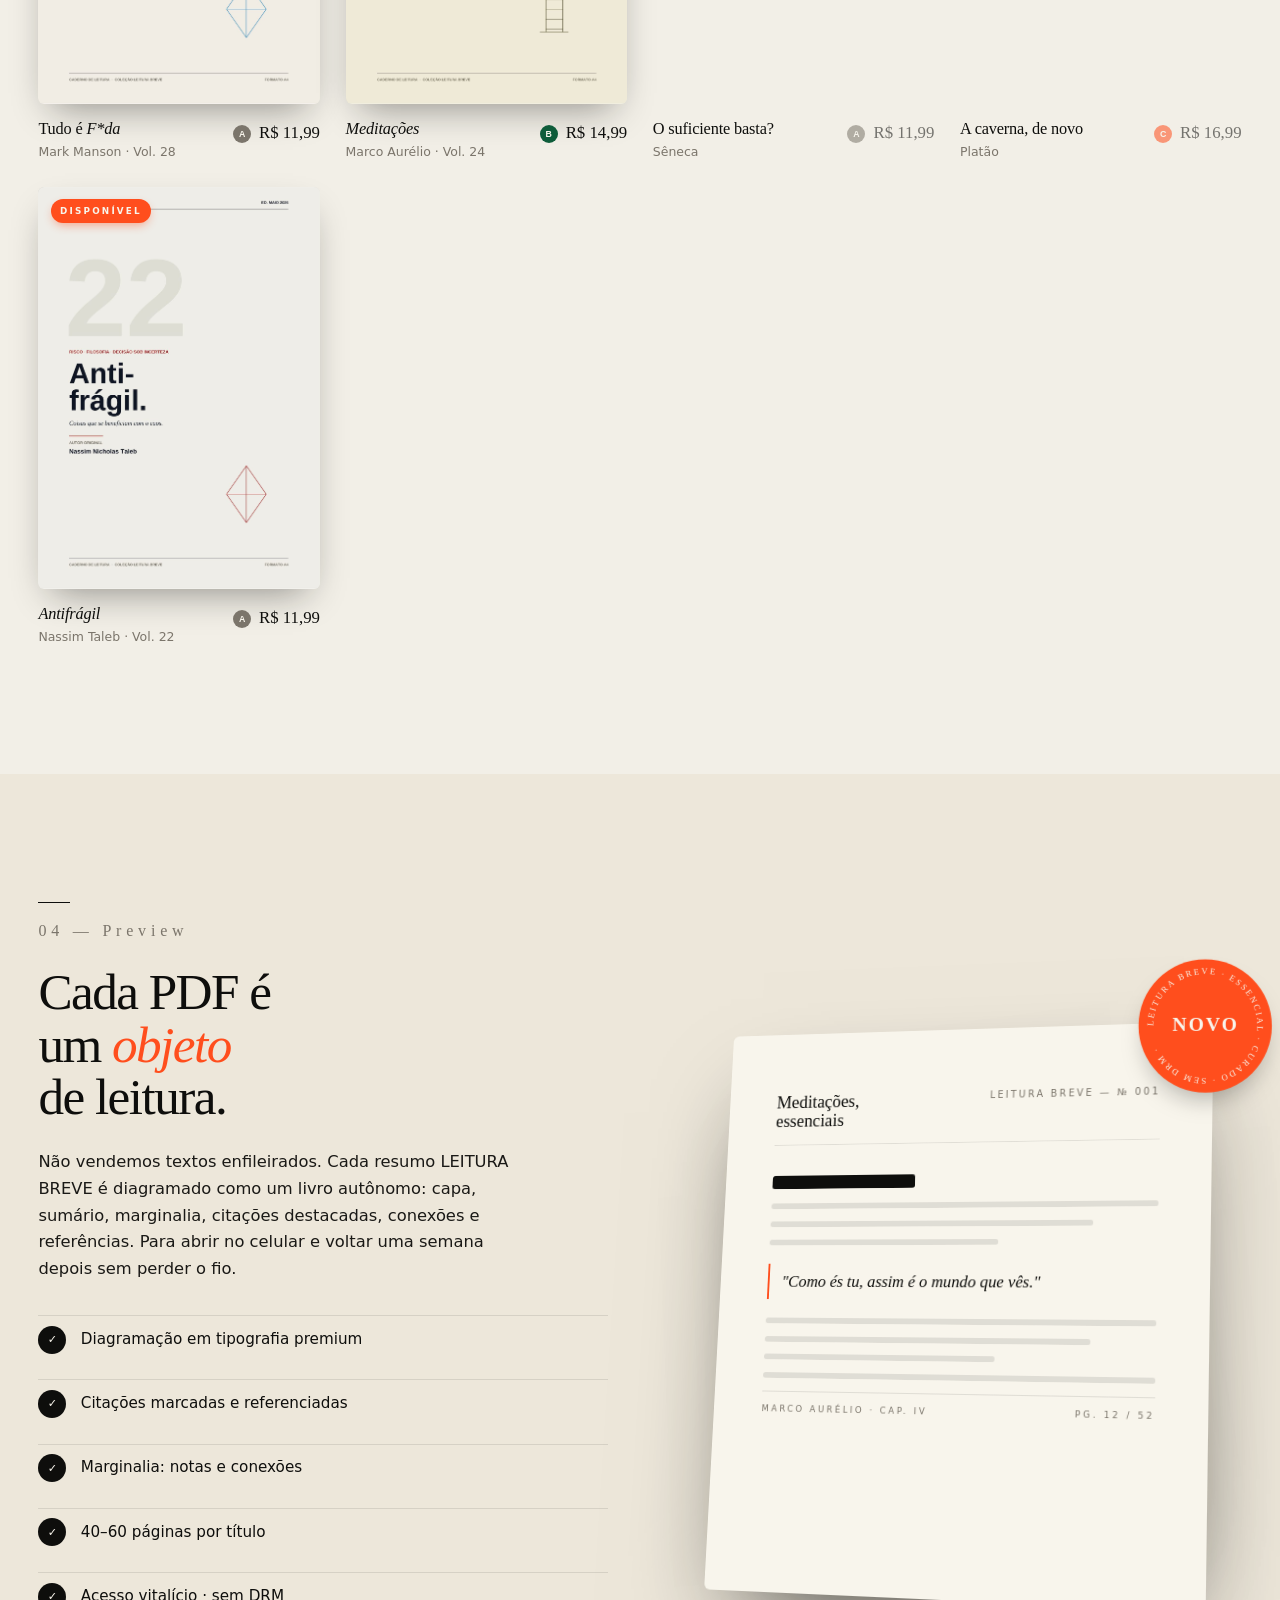
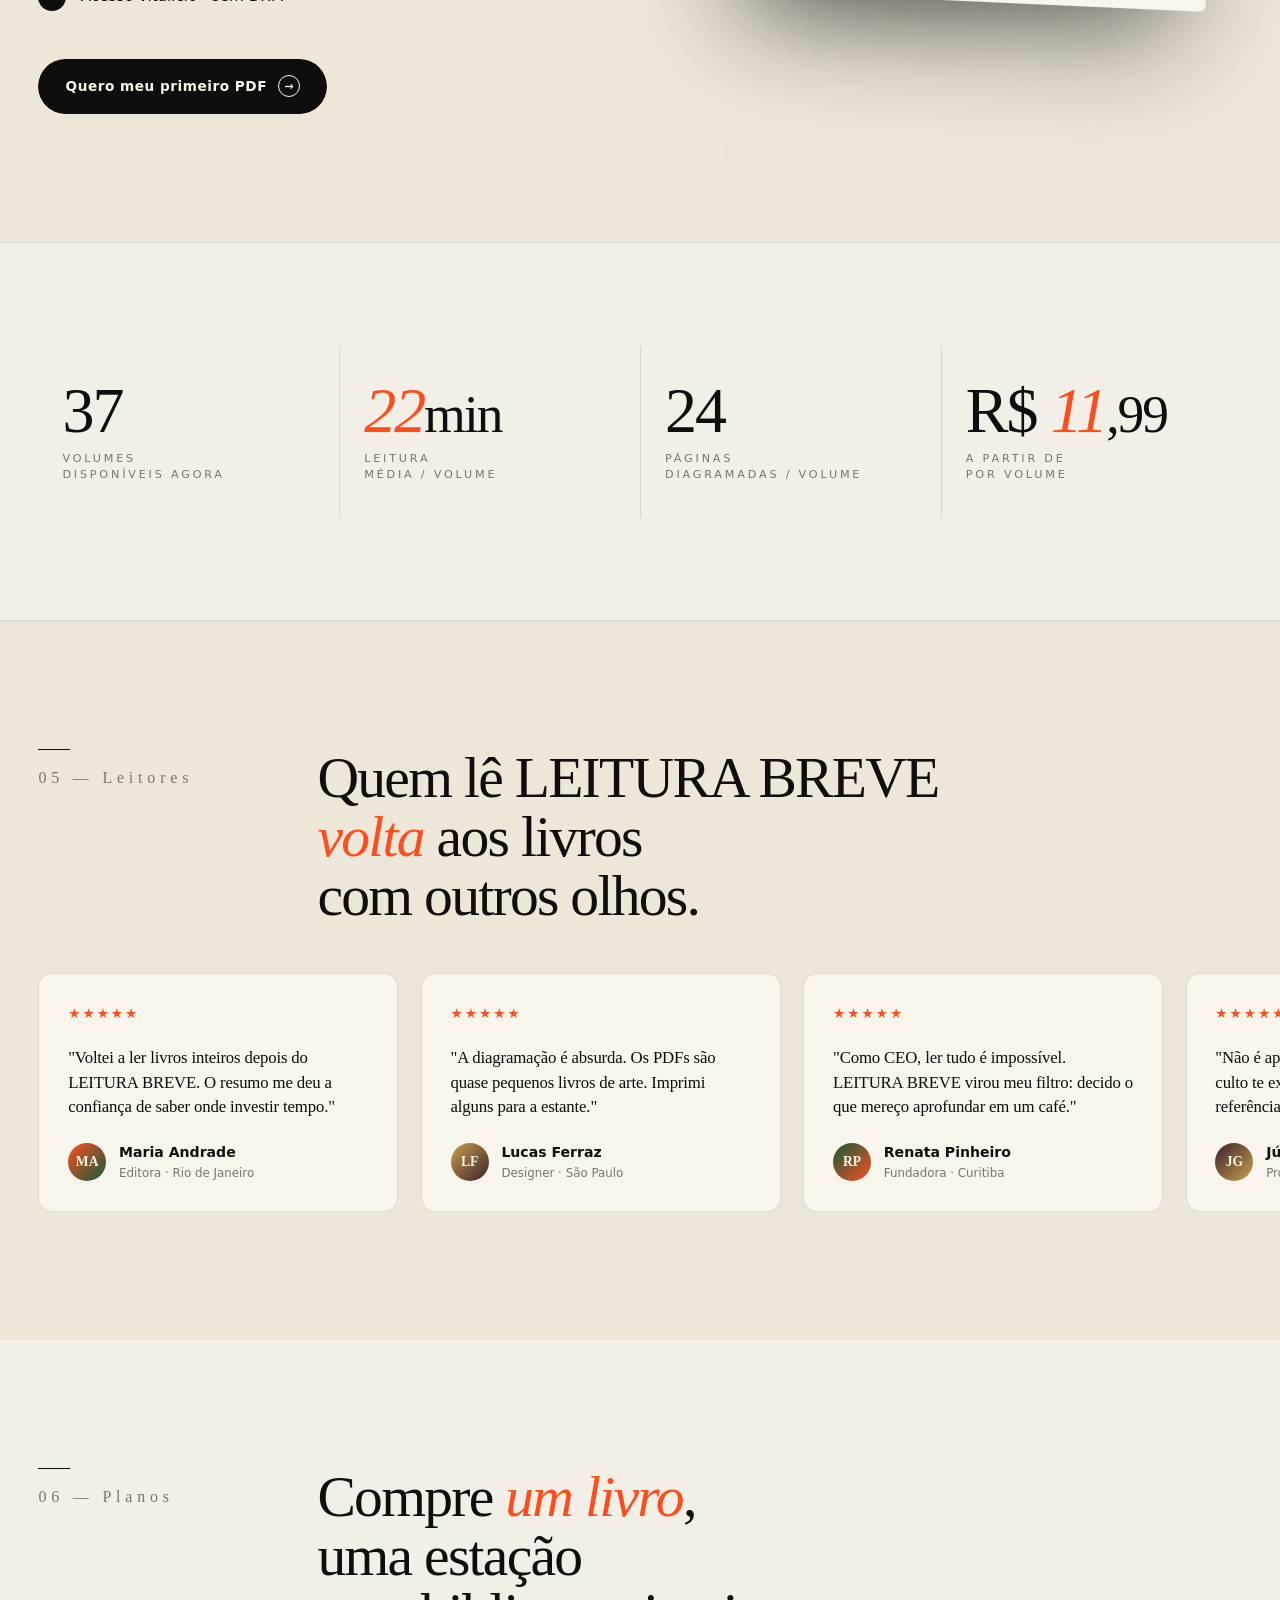
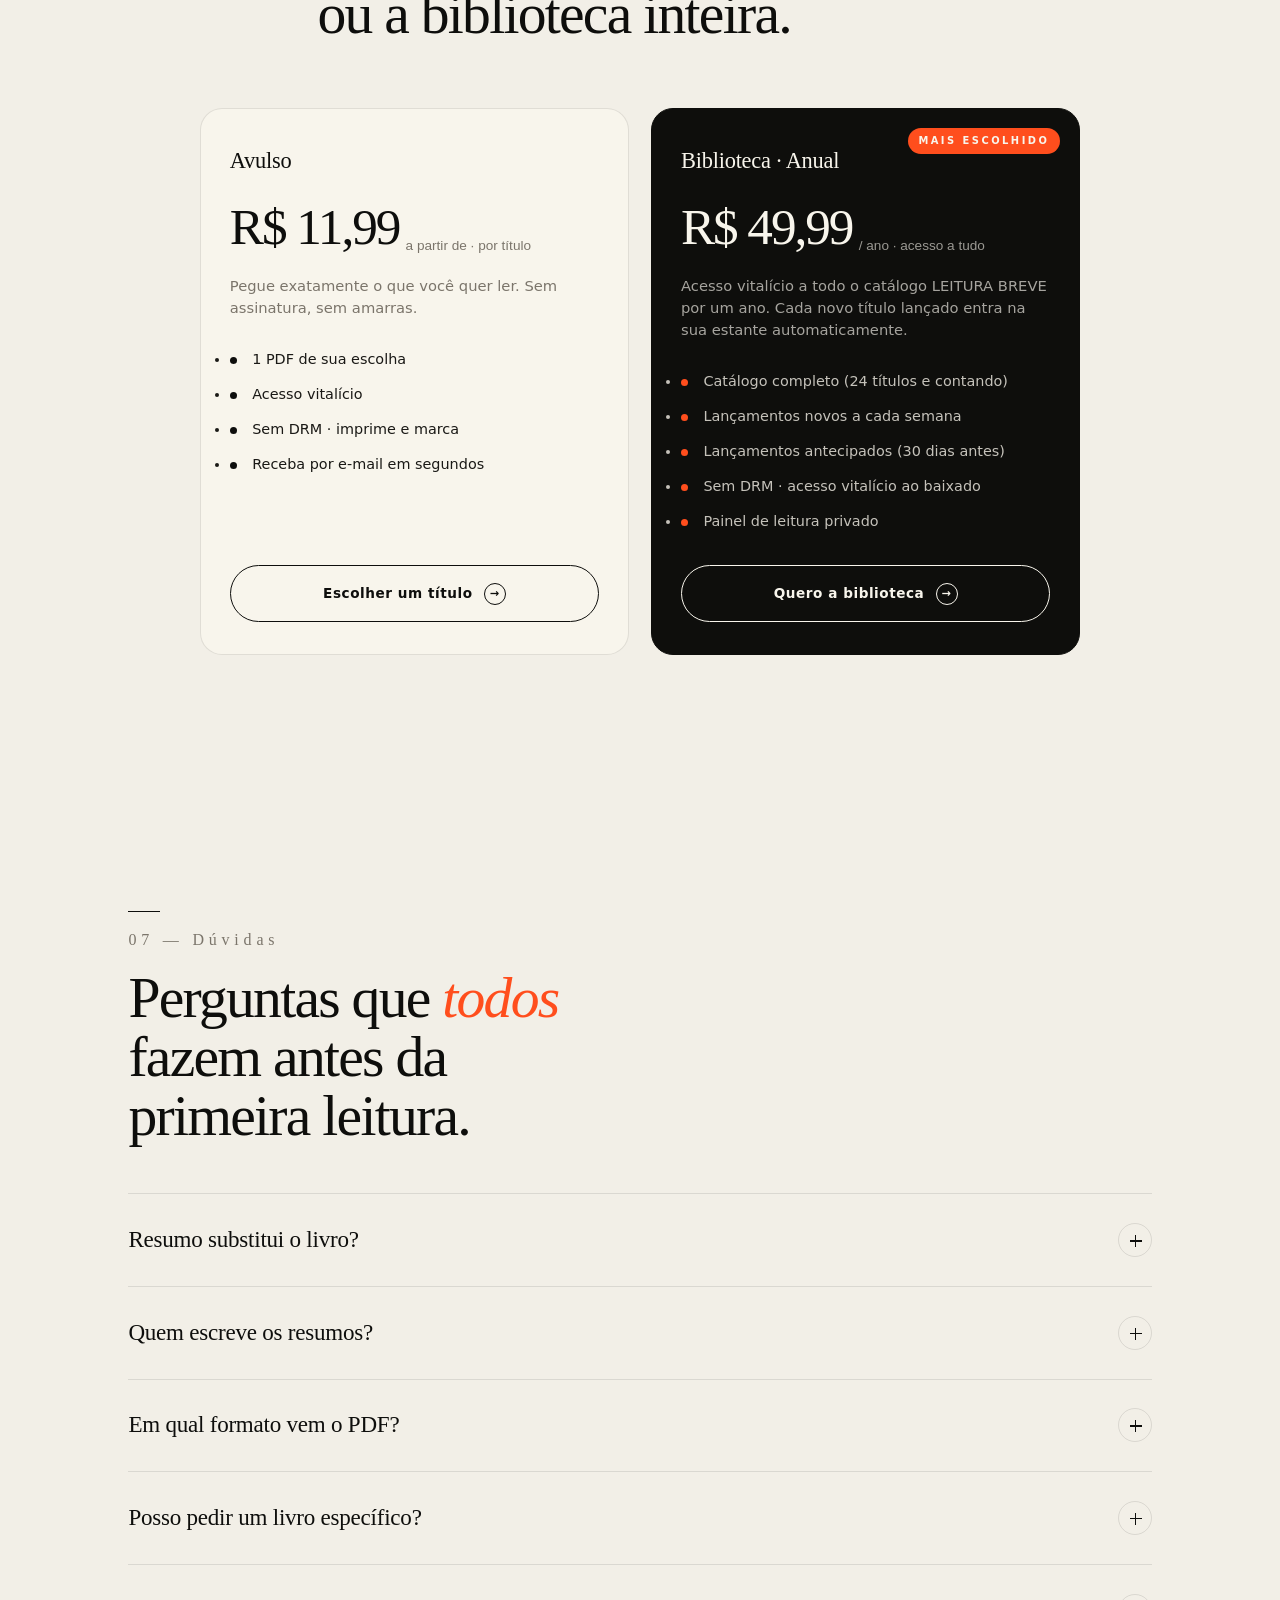
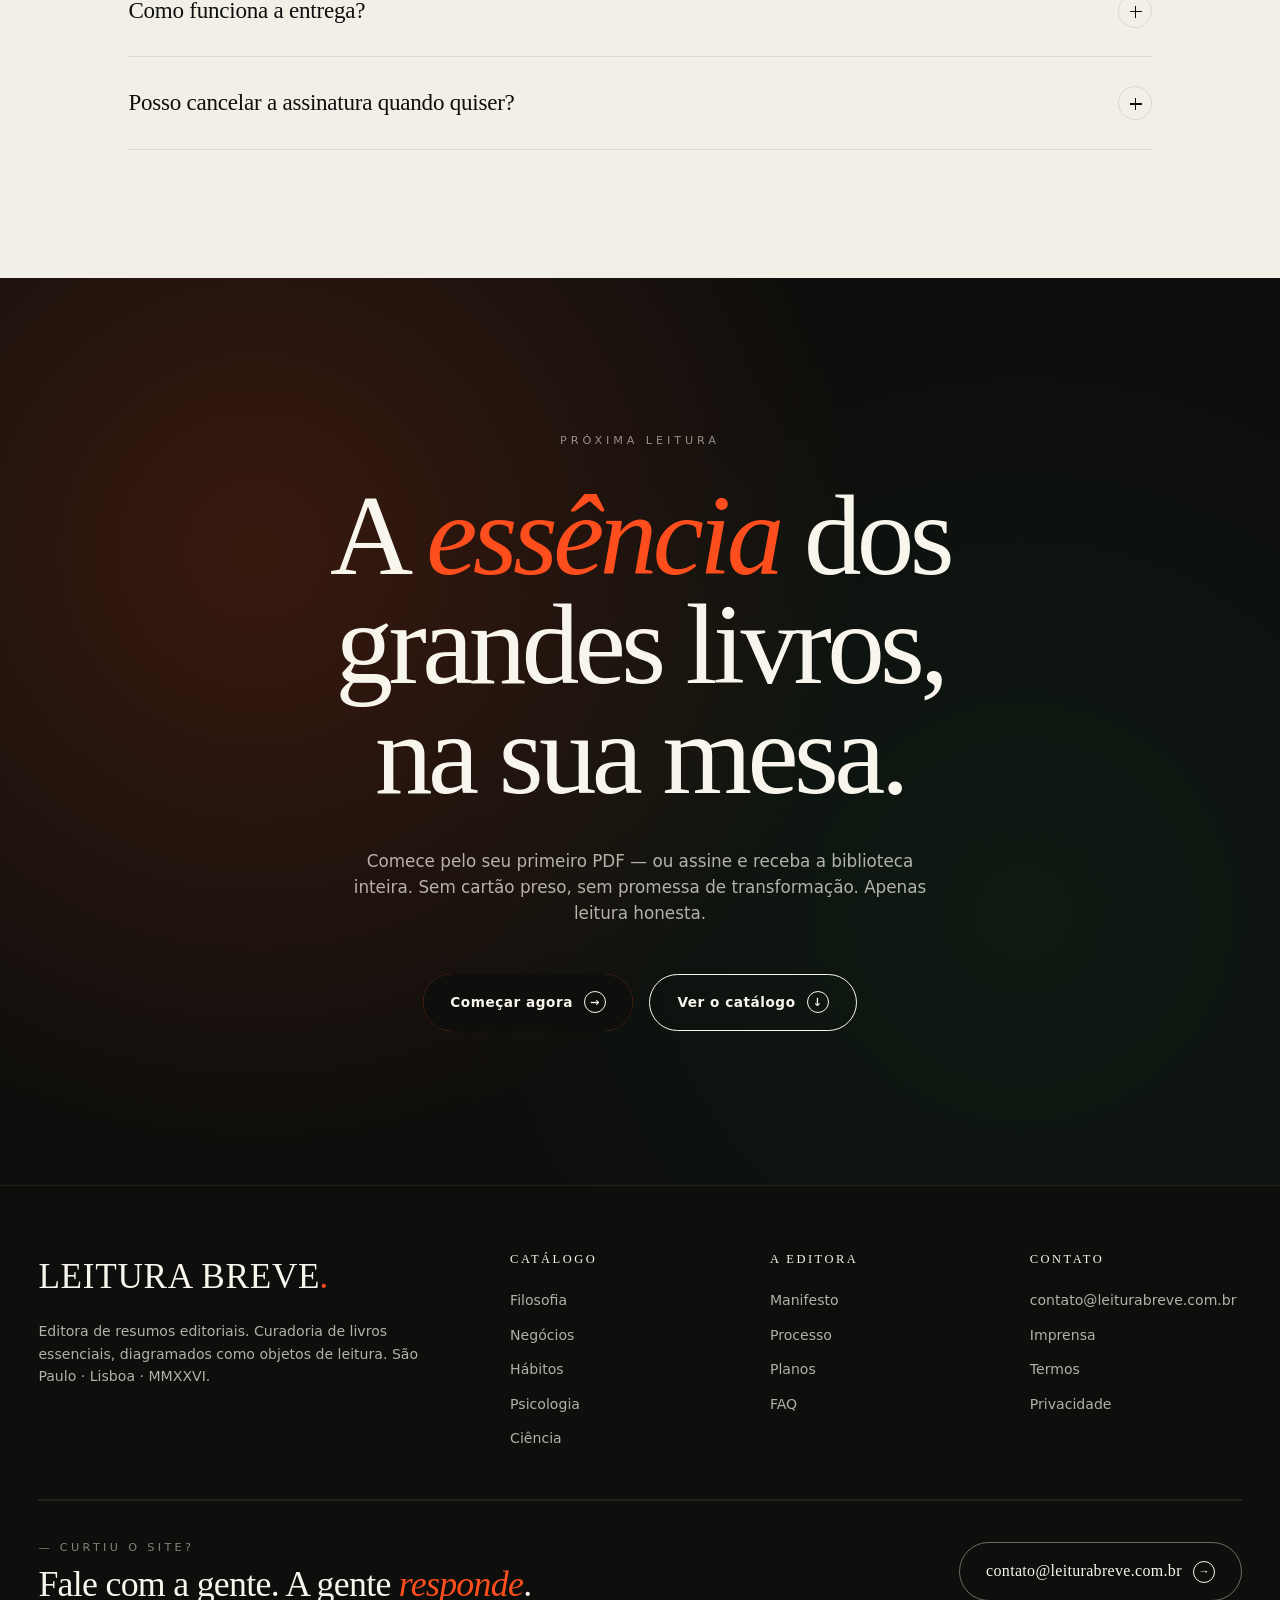
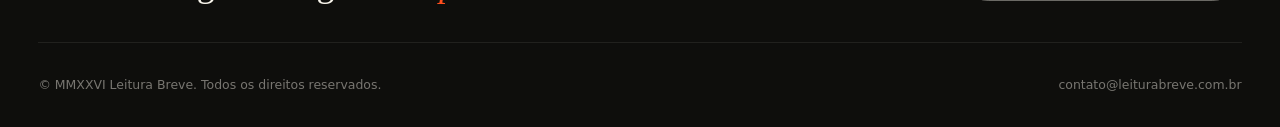
==== commit b5ff5f94: "feat: script de setup Stripe + injecao automatica de LB_LINKS scripts/setup-stripe.mjs cria, de form" ====
--- a/index.html
+++ b/index.html
@@ -2629,13 +2629,14 @@
 (function setupBookLinks(){
   const map = window.LB_LINKS || {};
   $$('.book-card').forEach(card => {
-    const metaEl = card.querySelector('.bc-meta span:first-child');
-    if (!metaEl) return;
-    const sku = metaEl.textContent.trim(); // e.g. FIL.001
+    const sku = (card.dataset.sku || card.querySelector('.bc-meta span:first-child')?.textContent || '').trim();
+    if (!sku) return;
     const url = map[sku] || '#pricing';
     const a = document.createElement('a');
     a.className = 'bc-buy';
     a.href = url;
+    if (url !== '#pricing') a.target = '_blank';
+    a.rel = 'noopener';
     a.dataset.link = '';
     a.innerHTML = '<span>Comprar PDF →</span>';
     card.appendChild(a);
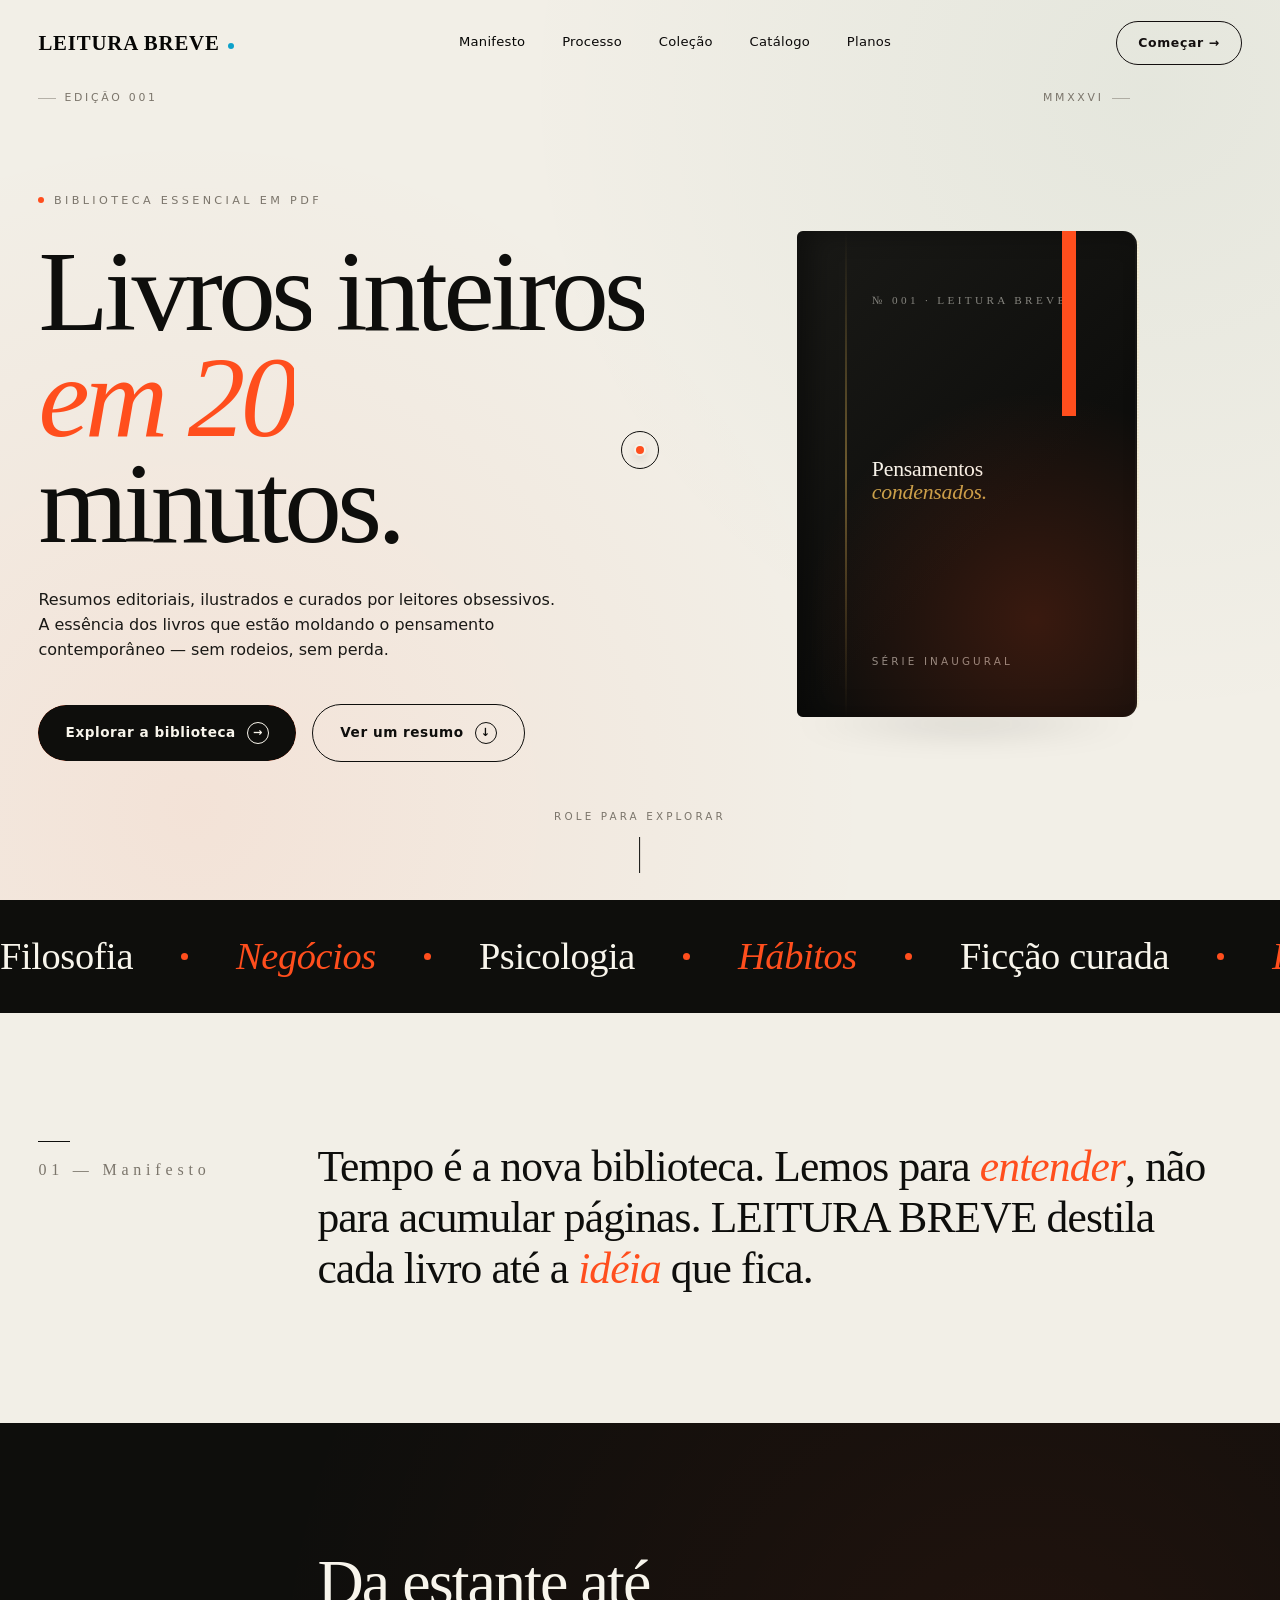
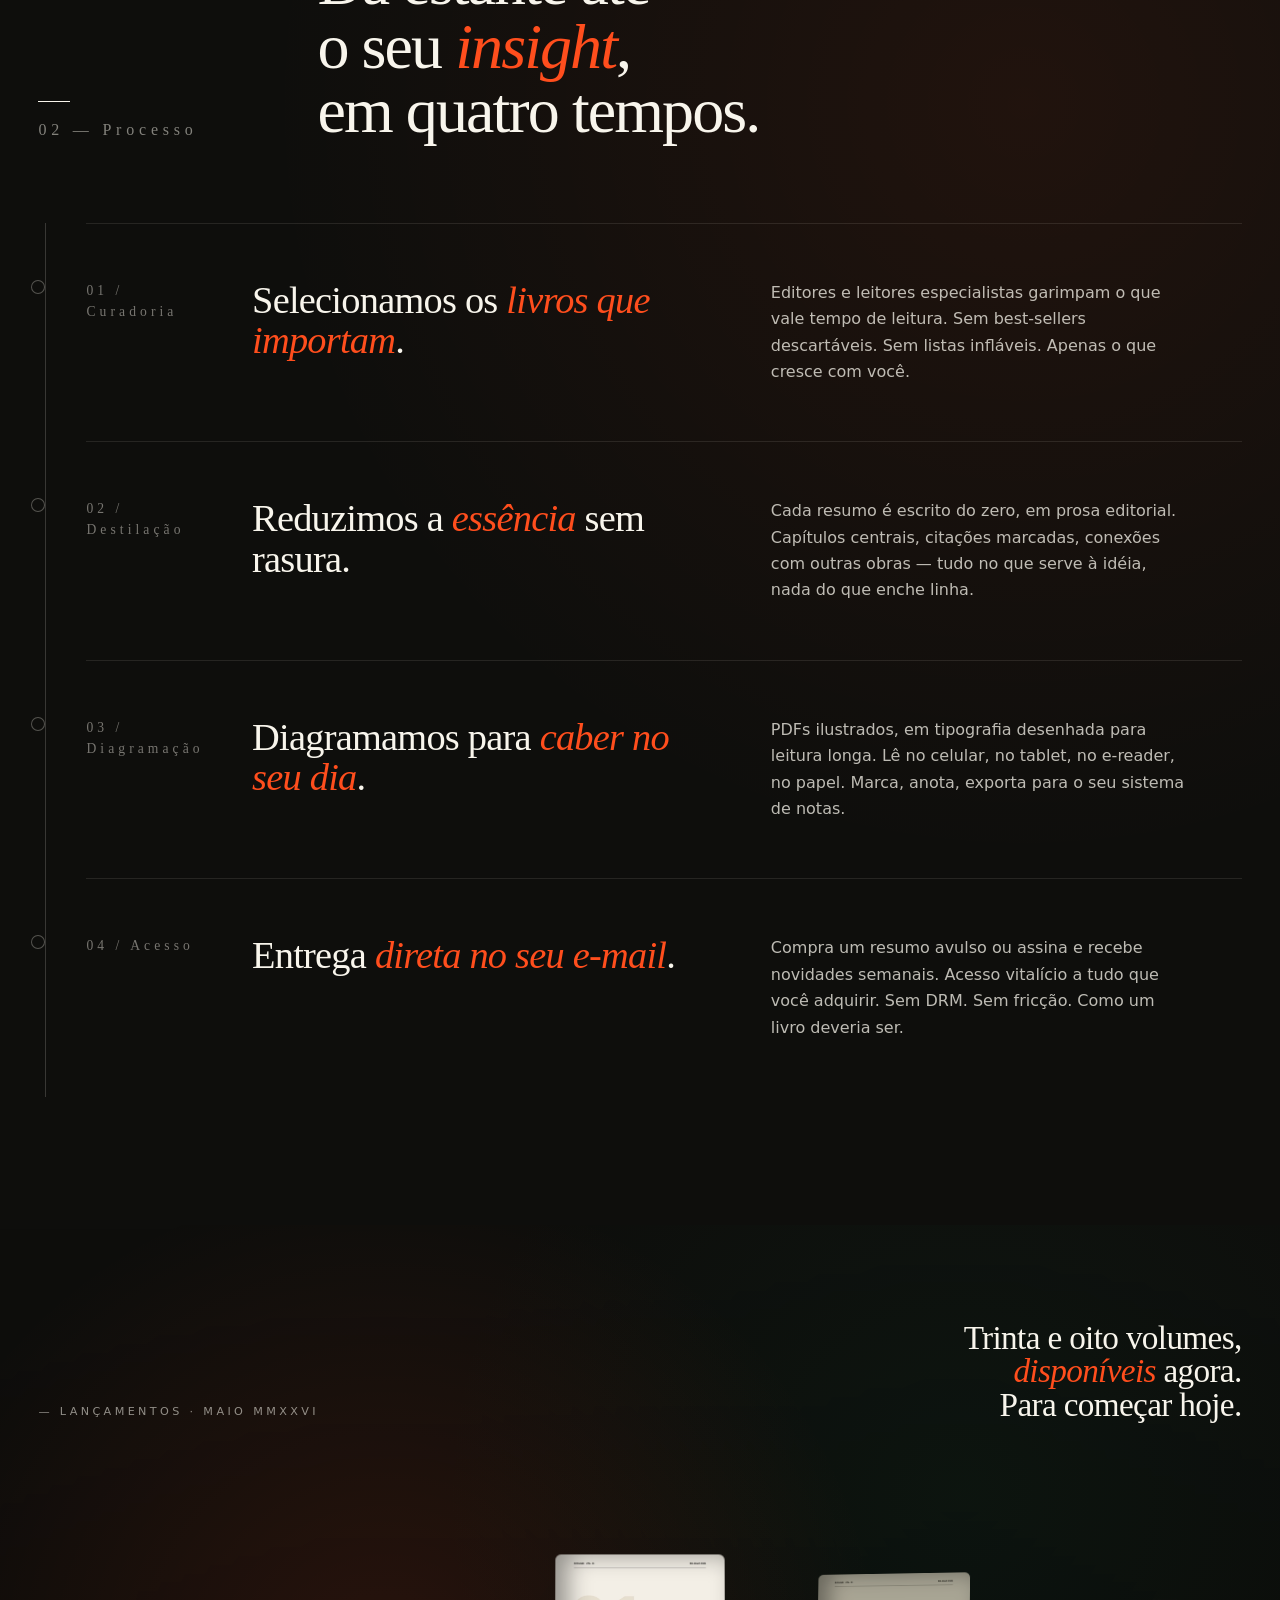
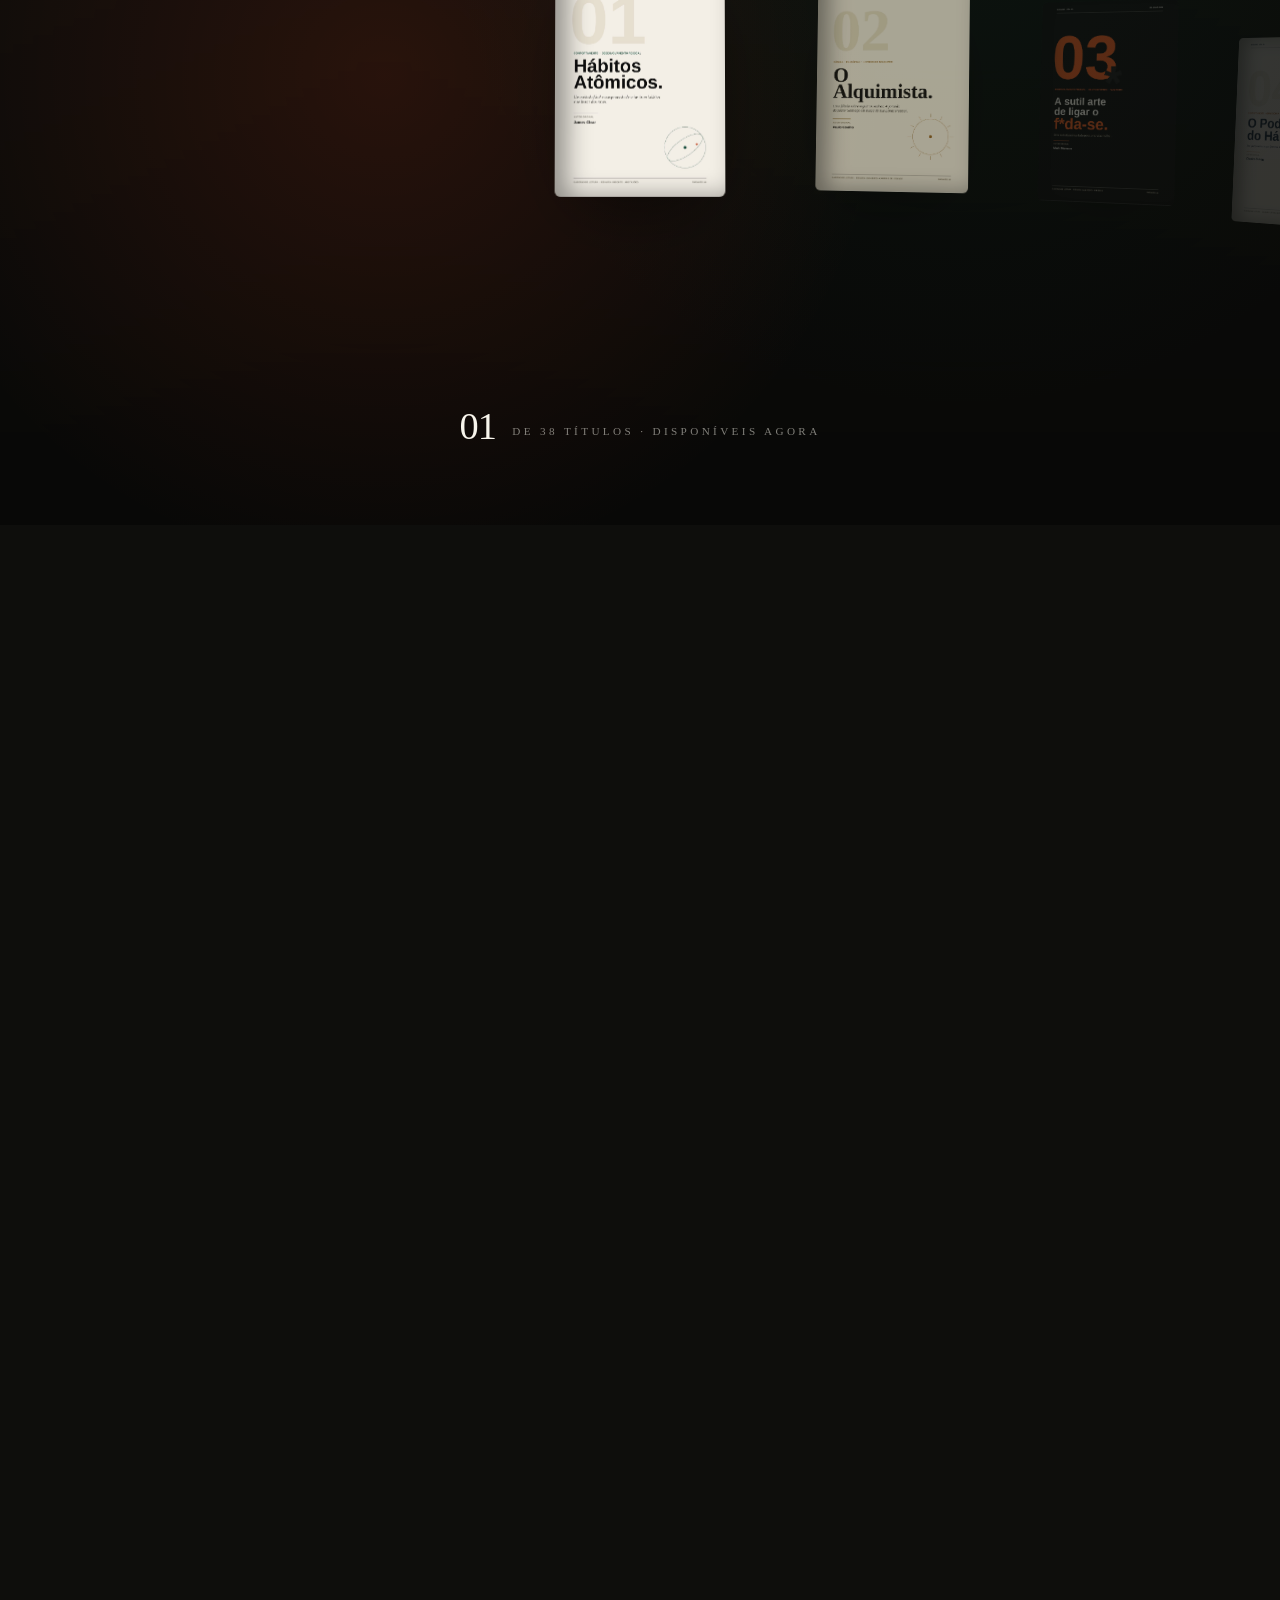
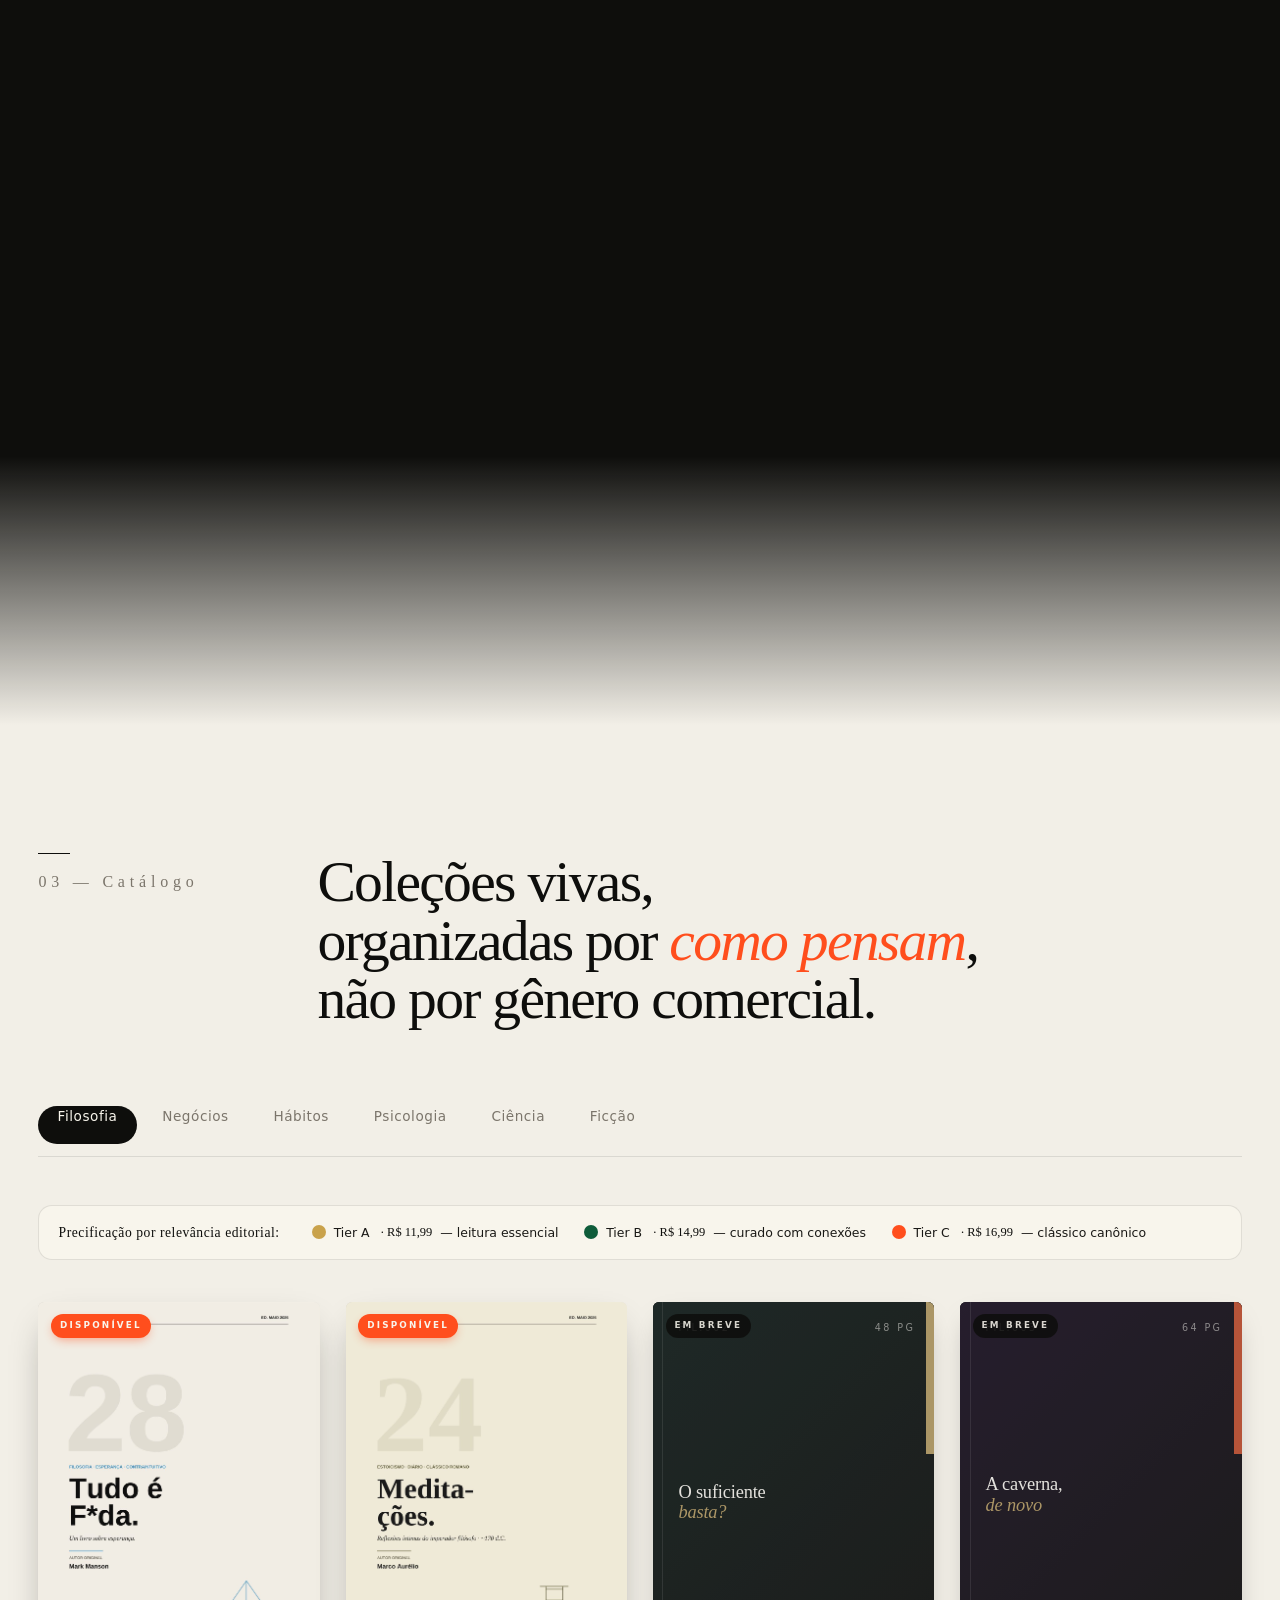
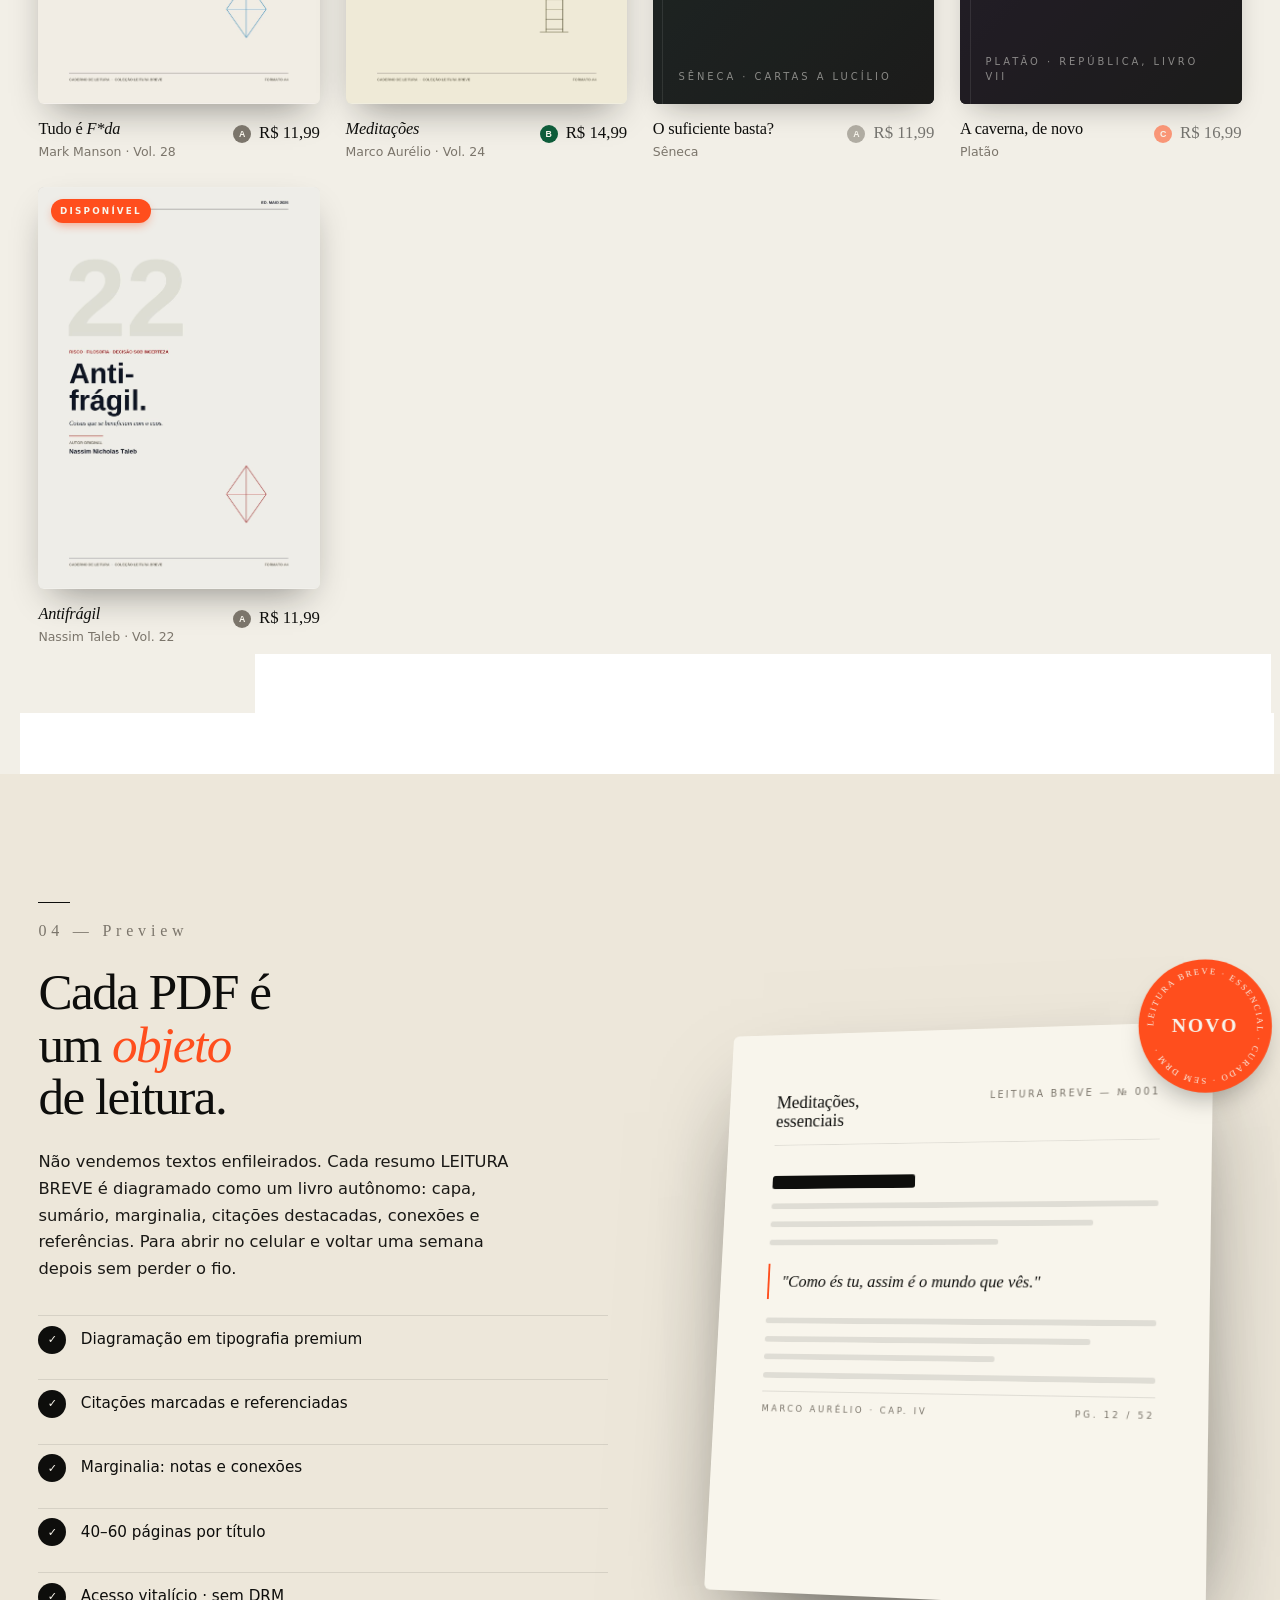
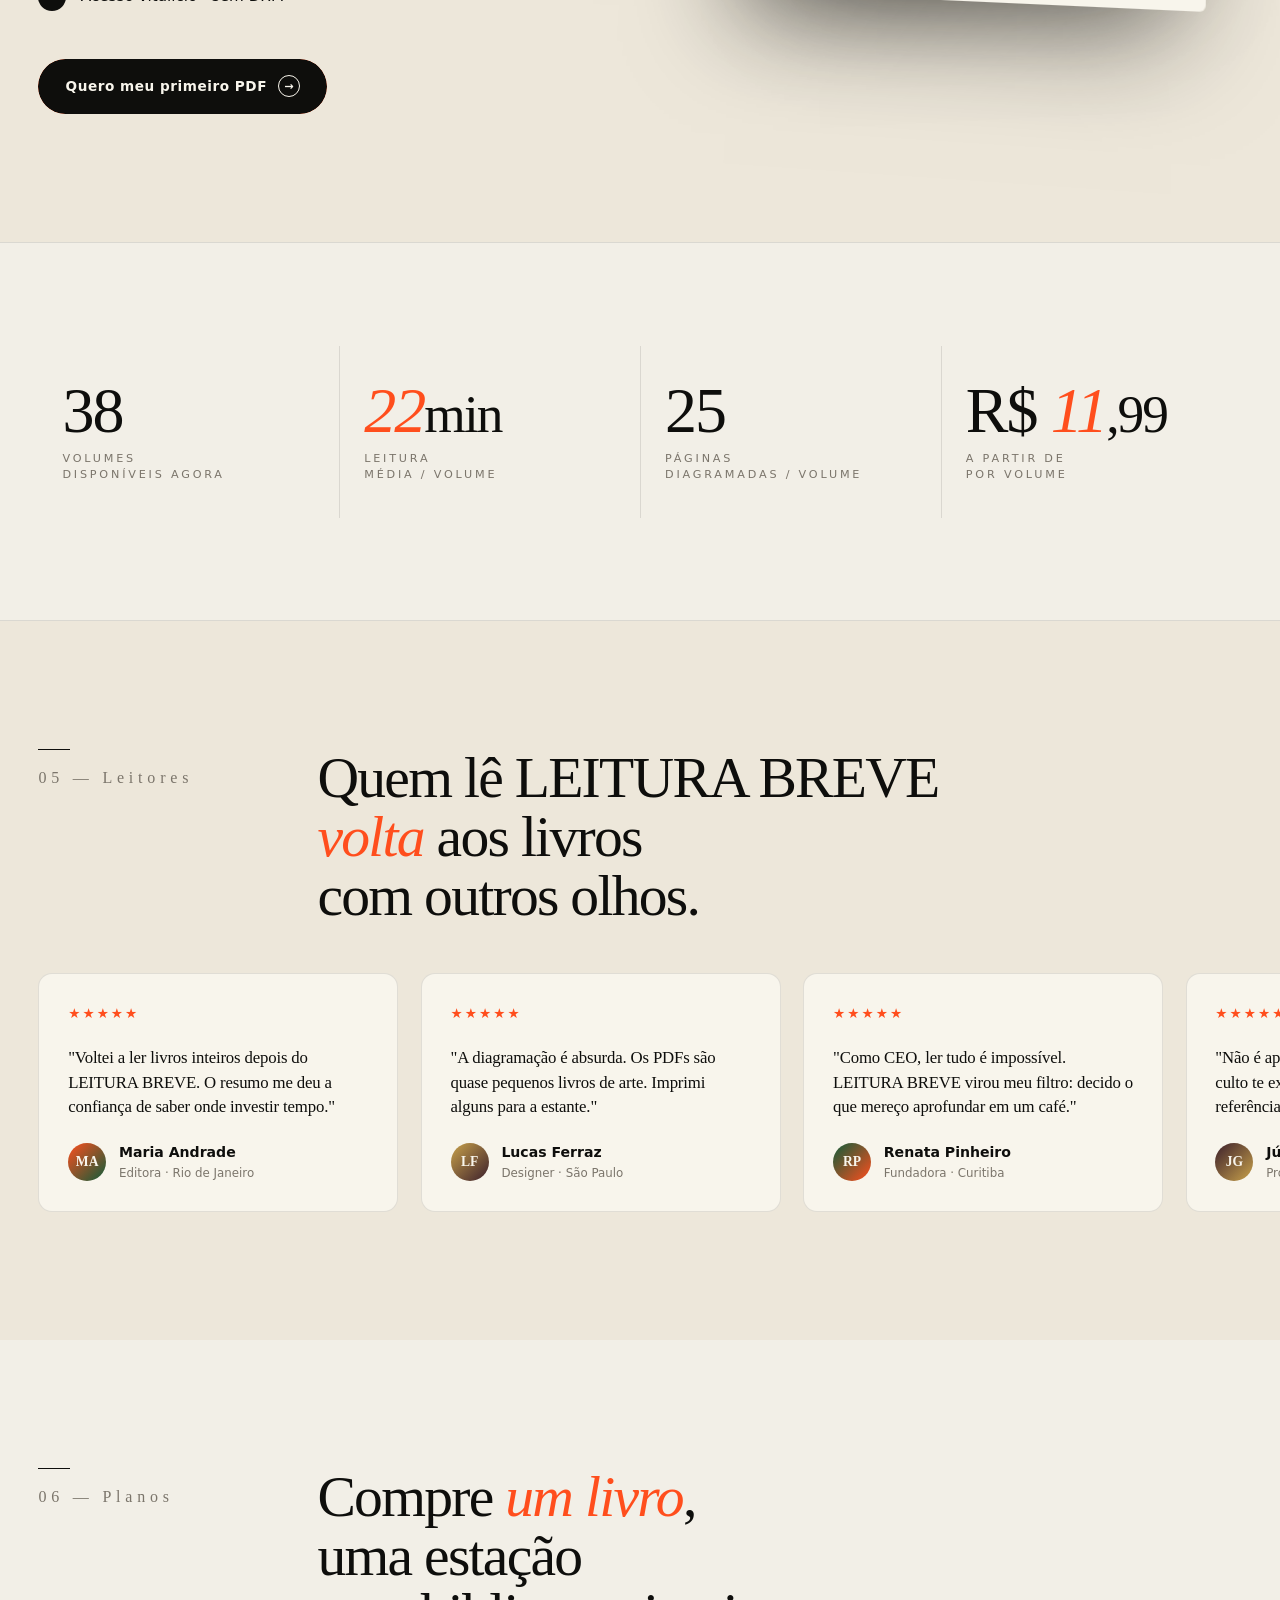
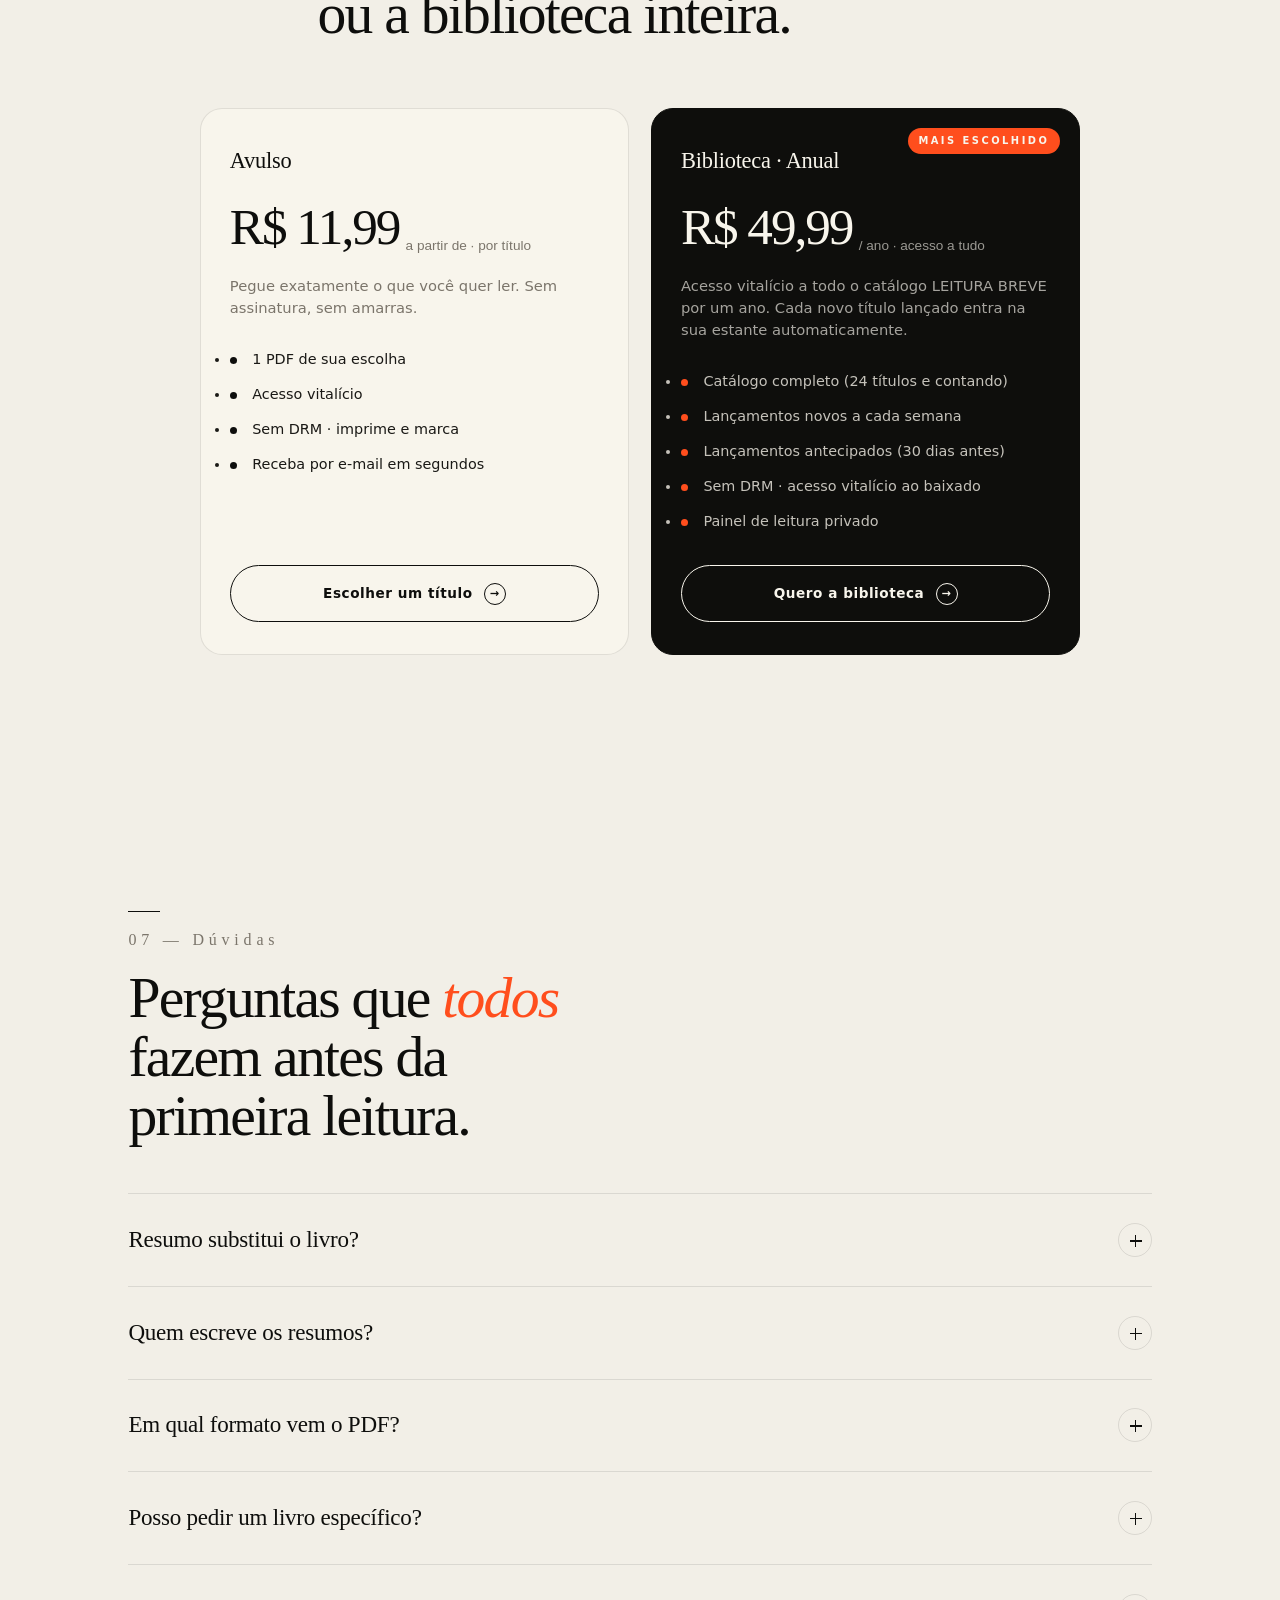
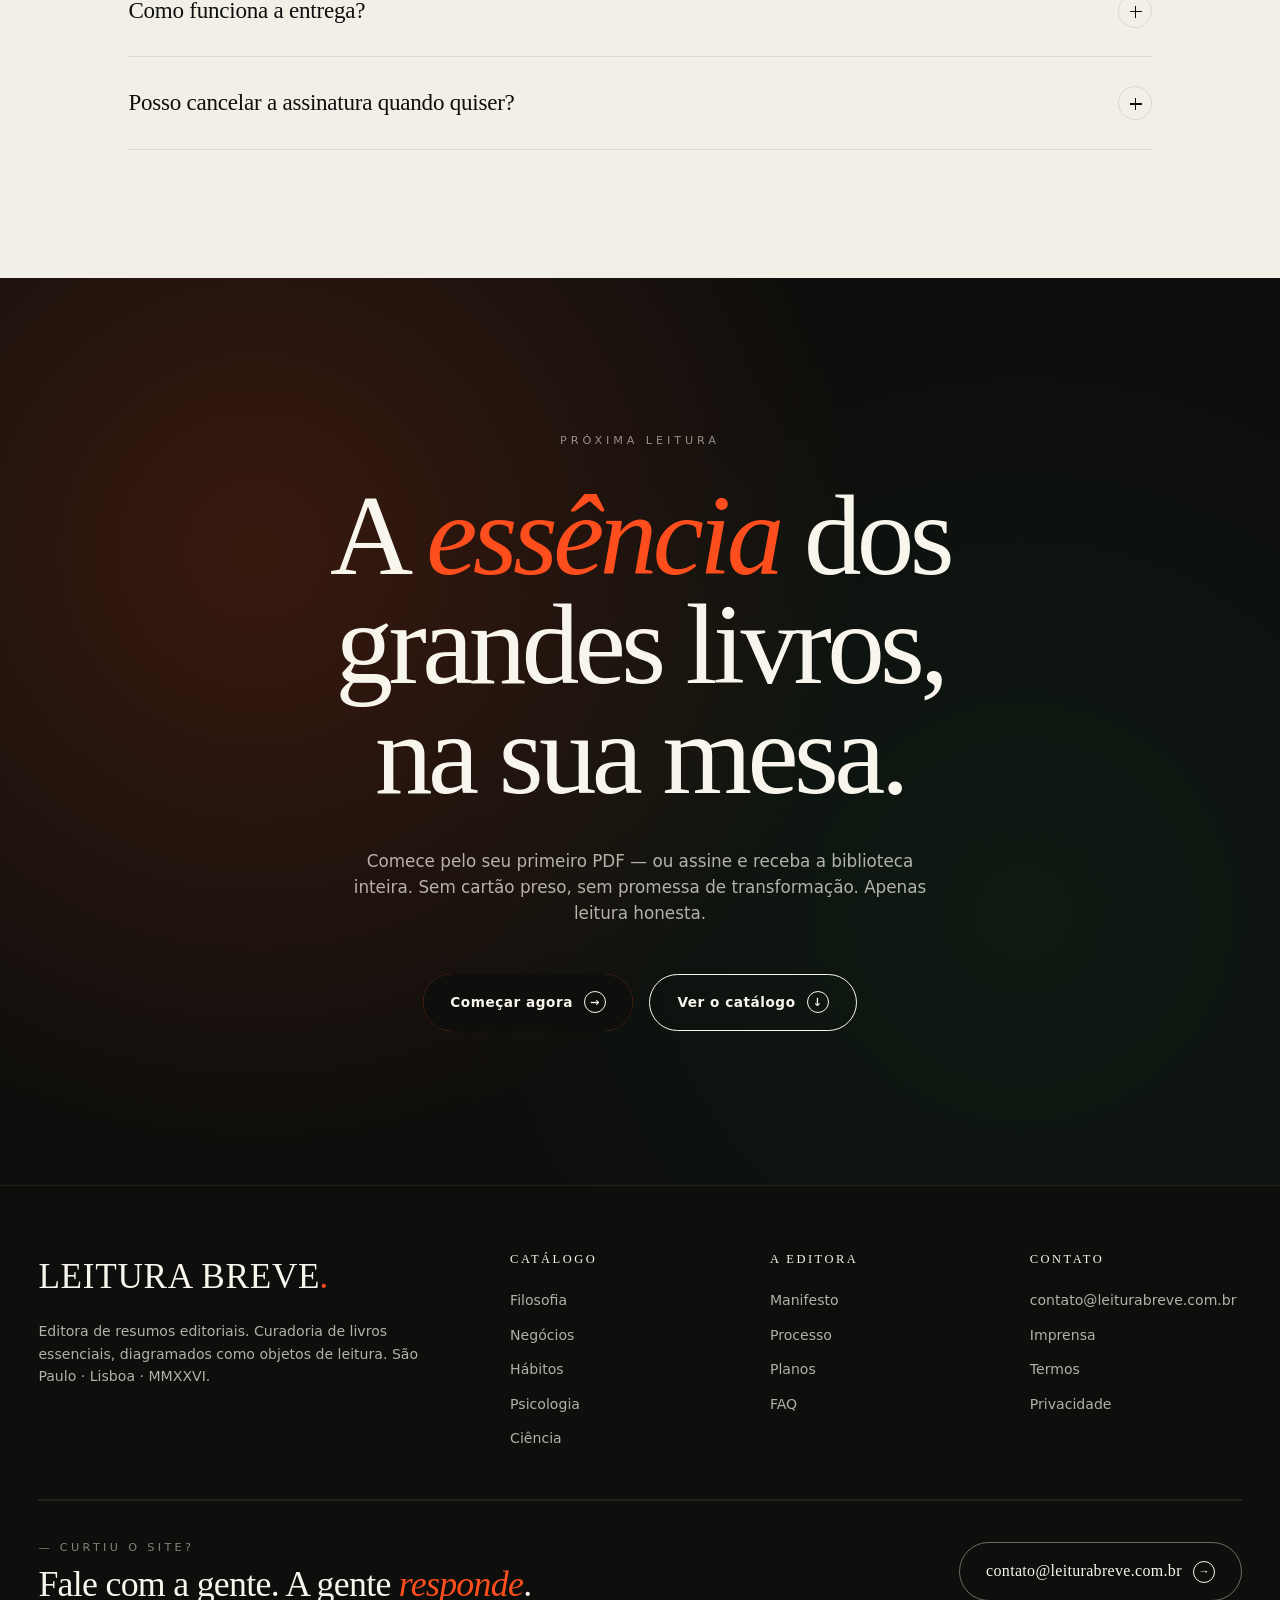
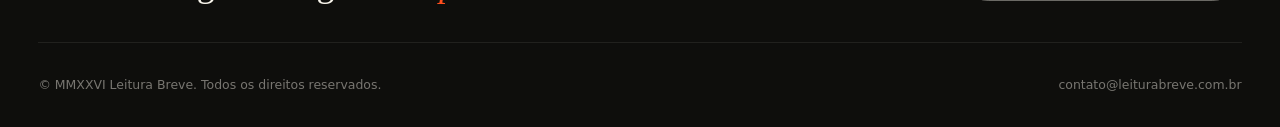
==== commit 201fc6be: "feat: mobile responsive overhaul + showcase scroll-snap A landing estava quebrada em mobile. Causa p" ====
--- a/index.html
+++ b/index.html
@@ -1217,6 +1217,249 @@
 .book-card a.bc-buy span{
   display:inline-flex;align-items:center;gap:.5rem;padding:.55rem .9rem;
   background:var(--accent);border-radius:999px;color:var(--cream);
+}
+
+/* ============================================================
+   MOBILE & TABLET — comprehensive responsive overhaul
+   Targets: tablets (<=880px), phones (<=640px), small phones (<=400px).
+   ============================================================ */
+
+/* TABLET — collapse multi-column layouts to single column */
+@media (max-width: 880px){
+  /* Hide grain/depth backgrounds for perf on tablets */
+  .depth-bg, .depth-word{opacity:.04}
+
+  /* Hero */
+  .hero{min-height:auto;padding:6.5rem clamp(1.2rem,3vw,2rem) 3.5rem;gap:2rem}
+  .hero-meta{position:static;right:auto;left:auto;padding:0 0 .8rem;font-size:.6rem}
+  .hero-stage{justify-self:center;max-width:320px;margin-top:.5rem;width:100%}
+
+  /* Section layouts */
+  .manifesto{grid-template-columns:1fr;gap:1.4rem;padding:5rem 1.4rem}
+  .how{padding:5rem 1.4rem}
+  .how-head{grid-template-columns:1fr;gap:1.2rem;margin-bottom:3rem}
+  .cats{padding:5rem 1.4rem}
+  .cats-head{grid-template-columns:1fr;gap:1.2rem;margin-bottom:2.5rem}
+
+  /* Preview, Pricing, Footer */
+  .preview-inner{grid-template-columns:1fr;gap:3rem}
+  .pdf-stage{max-width:420px;margin:0 auto}
+  .plans{grid-template-columns:1fr;gap:1rem}
+  .foot-inner{grid-template-columns:1fr 1fr;gap:2rem 1.5rem}
+
+  /* Rail (scroll progress) — hidden under 980px already, ok */
+
+  /* Stats — already 2x2 below 780, ensure here */
+  .stats{grid-template-columns:repeat(2,1fr);padding:4.5rem 1.4rem}
+}
+
+/* PHONE — true mobile experience */
+@media (max-width: 640px){
+  /* Section paddings */
+  .strip{padding:1.2rem 0}
+  .strip-track{font-size:1.4rem;gap:2.2rem}
+  .strip-track .dot{width:5px;height:5px}
+
+  /* Nav */
+  .nav{padding:1rem 1.2rem}
+  .nav-cta{padding:.55rem 1rem;font-size:.7rem}
+  .brand{font-size:1.1rem}
+
+  /* HERO */
+  .hero{padding:6rem 1.2rem 3rem;gap:1.6rem}
+  .hero-content{max-width:none}
+  .hero-eyebrow{font-size:.6rem;letter-spacing:.25em;margin-bottom:1rem}
+  .hero-title{font-size:clamp(2.2rem,9vw,3.2rem) !important;line-height:1.02;margin-bottom:1.2rem}
+  .hero-body{font-size:.95rem;line-height:1.55;margin-bottom:1.6rem}
+  .hero-cta-row{flex-wrap:wrap;gap:.8rem}
+  .hero-cta-main{padding:.85rem 1.3rem;font-size:.82rem}
+  .hero-cta-ghost{font-size:.78rem}
+  .hero-stage{max-width:260px}
+  .hero-meta{display:none}
+
+  /* MANIFESTO */
+  .manifesto-text{font-size:clamp(1.2rem,5.5vw,1.7rem);line-height:1.4}
+
+  /* HOW / TIMELINE */
+  .how-title{font-size:clamp(1.9rem,8vw,2.7rem)}
+  .timeline{padding-left:1.6rem}
+  .step{grid-template-columns:1fr;gap:.6rem;padding:2rem 0}
+  .step-num{font-size:1.8rem;letter-spacing:-.02em}
+  .step-eyebrow{font-size:.62rem;letter-spacing:.22em}
+  .step-title{font-size:1.35rem;line-height:1.1}
+  .step-body{font-size:.92rem;line-height:1.55}
+
+  /* SHOWCASE — replace pinned 3D carousel with horizontal scroll-snap */
+  .showcase{height:auto !important;padding:4rem 0 3rem}
+  .showcase::after{display:none}
+  .showcase-sticky{
+    position:static !important;height:auto !important;
+    perspective:none;overflow:visible;
+    display:flex;flex-direction:column;gap:1.8rem;
+  }
+  .showcase-sticky::before{display:none}
+  .showcase-head{
+    position:static !important;
+    flex-direction:column;align-items:flex-start;gap:.6rem;
+    padding:0 1.2rem;left:auto;right:auto;top:auto;
+  }
+  .showcase-title{font-size:clamp(1.7rem,7vw,2.4rem);text-align:left;max-width:none}
+  .showcase-stage{
+    width:100%;aspect-ratio:auto;height:auto;
+    transform:none !important;transform-style:flat;
+    display:flex;flex-direction:row;
+    gap:.9rem;overflow-x:auto;overflow-y:hidden;
+    scroll-snap-type:x mandatory;-webkit-overflow-scrolling:touch;
+    padding:.5rem 1.2rem 2rem;
+    scrollbar-width:none;
+  }
+  .showcase-stage::-webkit-scrollbar{display:none}
+  .shelf-book{
+    position:relative !important;
+    left:auto !important;top:auto !important;
+    flex:0 0 180px;width:180px !important;
+    transform:none !important;
+    visibility:visible !important;opacity:1 !important;
+    scroll-snap-align:center;
+    box-shadow:0 16px 36px -16px rgba(0,0,0,.55);
+  }
+  .showcase-foot{
+    position:static !important;transform:none !important;
+    padding:0 1.2rem;justify-content:flex-start;
+  }
+  .showcase-foot .pgnum{font-size:1.8rem}
+
+  /* CATALOG */
+  .cats{padding:4rem 1.2rem}
+  .cats-title{font-size:clamp(1.85rem,7.5vw,2.6rem)}
+
+  /* TABS — horizontal scroll-snap */
+  .tabs{
+    overflow-x:auto;overflow-y:hidden;flex-wrap:nowrap;
+    scrollbar-width:none;
+    margin:0 -1.2rem 1.8rem;padding:0 1.2rem .8rem;
+    -webkit-overflow-scrolling:touch;
+    border-bottom:1px solid var(--line);
+  }
+  .tabs::-webkit-scrollbar{display:none}
+  .tab{
+    flex-shrink:0;padding:.55rem 1rem;font-size:.74rem;
+    border:1px solid var(--line);border-radius:999px;
+    background:transparent;
+  }
+  .tab[aria-selected="true"]{background:var(--ink);color:var(--cream);border-color:var(--ink)}
+  .tab-pill{display:none}
+
+  /* TIER LEGEND */
+  .tier-legend{
+    flex-direction:column;align-items:flex-start;gap:.55rem;
+    padding:.9rem 1rem;font-size:.74rem;margin-bottom:1.8rem;
+  }
+  .tier-legend strong{font-size:.78rem;margin-right:0}
+
+  /* BOOK GRID — 2 columns on phones */
+  .book-grid{grid-template-columns:1fr 1fr;gap:1rem}
+  .book-card{gap:.65rem}
+  .book-card-inner{box-shadow:0 10px 22px -10px rgba(14,14,12,.35), inset 8px 0 18px rgba(0,0,0,.3)}
+  .book-card:hover .book-card-inner{transform:none}
+  .book-card-cover{padding:.9rem 1rem .9rem 1.1rem}
+  .bc-meta{font-size:.5rem;letter-spacing:.22em}
+  .bc-title{font-size:.92rem}
+  .bc-bottom{font-size:.5rem;letter-spacing:.22em}
+  .bc-foot-info h4{font-size:.86rem;line-height:1.15}
+  .bc-foot-info p{font-size:.68rem}
+  .bc-price{font-size:.88rem}
+  .bc-price[data-tier]::before{width:14px;height:14px;line-height:14px;font-size:.48rem}
+  .book-card.live::before, .book-card.soon::before{
+    font-size:.5rem;letter-spacing:.18em;padding:.22rem .5rem;
+    top:.55rem;left:.55rem;
+  }
+  /* Buy button visible by default on touch (no hover) */
+  .book-card a.bc-buy{
+    opacity:1;background:none;
+    position:static;
+    padding:0;margin-top:.1rem;
+    display:flex;justify-content:center;
+  }
+  .book-card a.bc-buy span{
+    font-size:.7rem;letter-spacing:.14em;
+    padding:.5rem .9rem;width:100%;justify-content:center;
+  }
+
+  /* PREVIEW */
+  .preview{padding:4rem 1.2rem}
+  .preview-title{font-size:clamp(1.9rem,7.5vw,2.7rem)}
+  .preview-body{font-size:.95rem;line-height:1.6}
+  .feat-list li{font-size:.88rem;padding:.55rem 0}
+  .feat-list .ic{width:24px;height:24px;font-size:.62rem}
+  .pdf-stage{max-width:300px}
+  .pdf-doc{padding:9% 8%}
+  .pdf-head h5{font-size:1rem}
+
+  /* STATS */
+  .stats{
+    grid-template-columns:repeat(2,1fr);gap:2rem 1rem;
+    padding:4rem 1.2rem;
+  }
+  .stat-num{font-size:2.6rem !important;line-height:1}
+  .stat-lbl{font-size:.56rem;letter-spacing:.22em;max-width:140px;line-height:1.4}
+
+  /* QUOTES */
+  .quotes{padding:4rem 0}
+  .quotes-head{padding:0 1.2rem;margin-bottom:2rem}
+  .quotes-title{font-size:clamp(1.7rem,7vw,2.4rem)}
+  .quotes-track{font-size:1.15rem;gap:2.5rem}
+
+  /* PRICING */
+  .pricing{padding:4rem 1.2rem}
+  .pricing-title{font-size:clamp(1.9rem,7.5vw,2.7rem)}
+  .plans{grid-template-columns:1fr;gap:1rem}
+
+  /* FAQ */
+  .faq{padding:4rem 1.2rem}
+  .faq-title{font-size:clamp(1.85rem,7vw,2.5rem)}
+  .faq-q{font-size:.98rem;padding:1.1rem 0;gap:1rem}
+  .faq-q strong{font-size:.98rem;line-height:1.3}
+  .faq-a-inner{font-size:.92rem;line-height:1.55}
+
+  /* CTA */
+  .cta{padding:5rem 1.2rem}
+  .cta-title{font-size:clamp(2rem,8.5vw,3rem)}
+  .cta-body{font-size:.95rem;margin-bottom:2rem}
+
+  /* FOOTER */
+  footer{padding:3rem 1.2rem 2rem}
+  .foot-inner{grid-template-columns:1fr;gap:2rem}
+  .foot-contact{padding:1.4rem;gap:1rem}
+  .foot-contact .fc-cta{padding:.7rem 1rem;font-size:.78rem}
+  .foot-bottom{flex-direction:column;align-items:flex-start;gap:.6rem;font-size:.72rem}
+
+  /* BOOK POPOVER — disable on touch (mouse hover unreliable) */
+  .book-popover{display:none !important}
+
+  /* Loader scale */
+  .loader-num{font-size:clamp(4rem,18vw,7rem)}
+
+  /* Reduce big background numbers/section nums */
+  .section-num{font-size:.66rem;letter-spacing:.28em}
+}
+
+/* SMALL PHONE (~400px and below) — one column for book grid */
+@media (max-width: 400px){
+  .book-grid{grid-template-columns:1fr;gap:.9rem}
+  .book-card-inner{aspect-ratio:.85/1}
+  .stats{grid-template-columns:repeat(2,1fr)}
+  .stat-num{font-size:2.3rem !important}
+  .strip-track{font-size:1.2rem;gap:1.8rem}
+  .hero-title{font-size:clamp(2rem,10vw,2.8rem) !important}
+}
+
+/* TOUCH DEVICES — disable hover-only motions, ensure tap targets */
+@media (hover:none){
+  .book-card:hover .book-card-inner{transform:none;box-shadow:0 12px 28px -12px rgba(14,14,12,.35), inset 12px 0 24px rgba(0,0,0,.35)}
+  .book3d:hover{transform:none}
+  .pdf-doc:hover{transform:rotateX(8deg) rotateY(-12deg) rotateZ(2deg)}
+  .book-card a.bc-buy{pointer-events:auto;-webkit-tap-highlight-color:transparent}
 }
 
 /* prefers reduced motion */
@@ -2564,8 +2807,23 @@
 const showcase = $('#showcase');
 const shelfBooks = $$('.shelf-book');
 const showcaseNum = $('#showcaseNum');
+const mqMobile = matchMedia('(max-width: 640px)');
 function updateShowcase(){
   if (!showcase || shelfBooks.length === 0) return;
+  // On mobile, layout is horizontal scroll-snap — skip 3D math entirely.
+  if (mqMobile.matches) {
+    shelfBooks.forEach(b => {
+      b.style.removeProperty('--tx');
+      b.style.removeProperty('--ty');
+      b.style.removeProperty('--tz');
+      b.style.removeProperty('--ry');
+      b.style.removeProperty('--rx');
+      b.style.opacity = '';
+      b.style.visibility = '';
+      b.style.zIndex = '';
+    });
+    return;
+  }
   const r = showcase.getBoundingClientRect();
   const total = Math.max(1, showcase.offsetHeight - window.innerHeight);
   const p = Math.max(0, Math.min(1, -r.top / total));
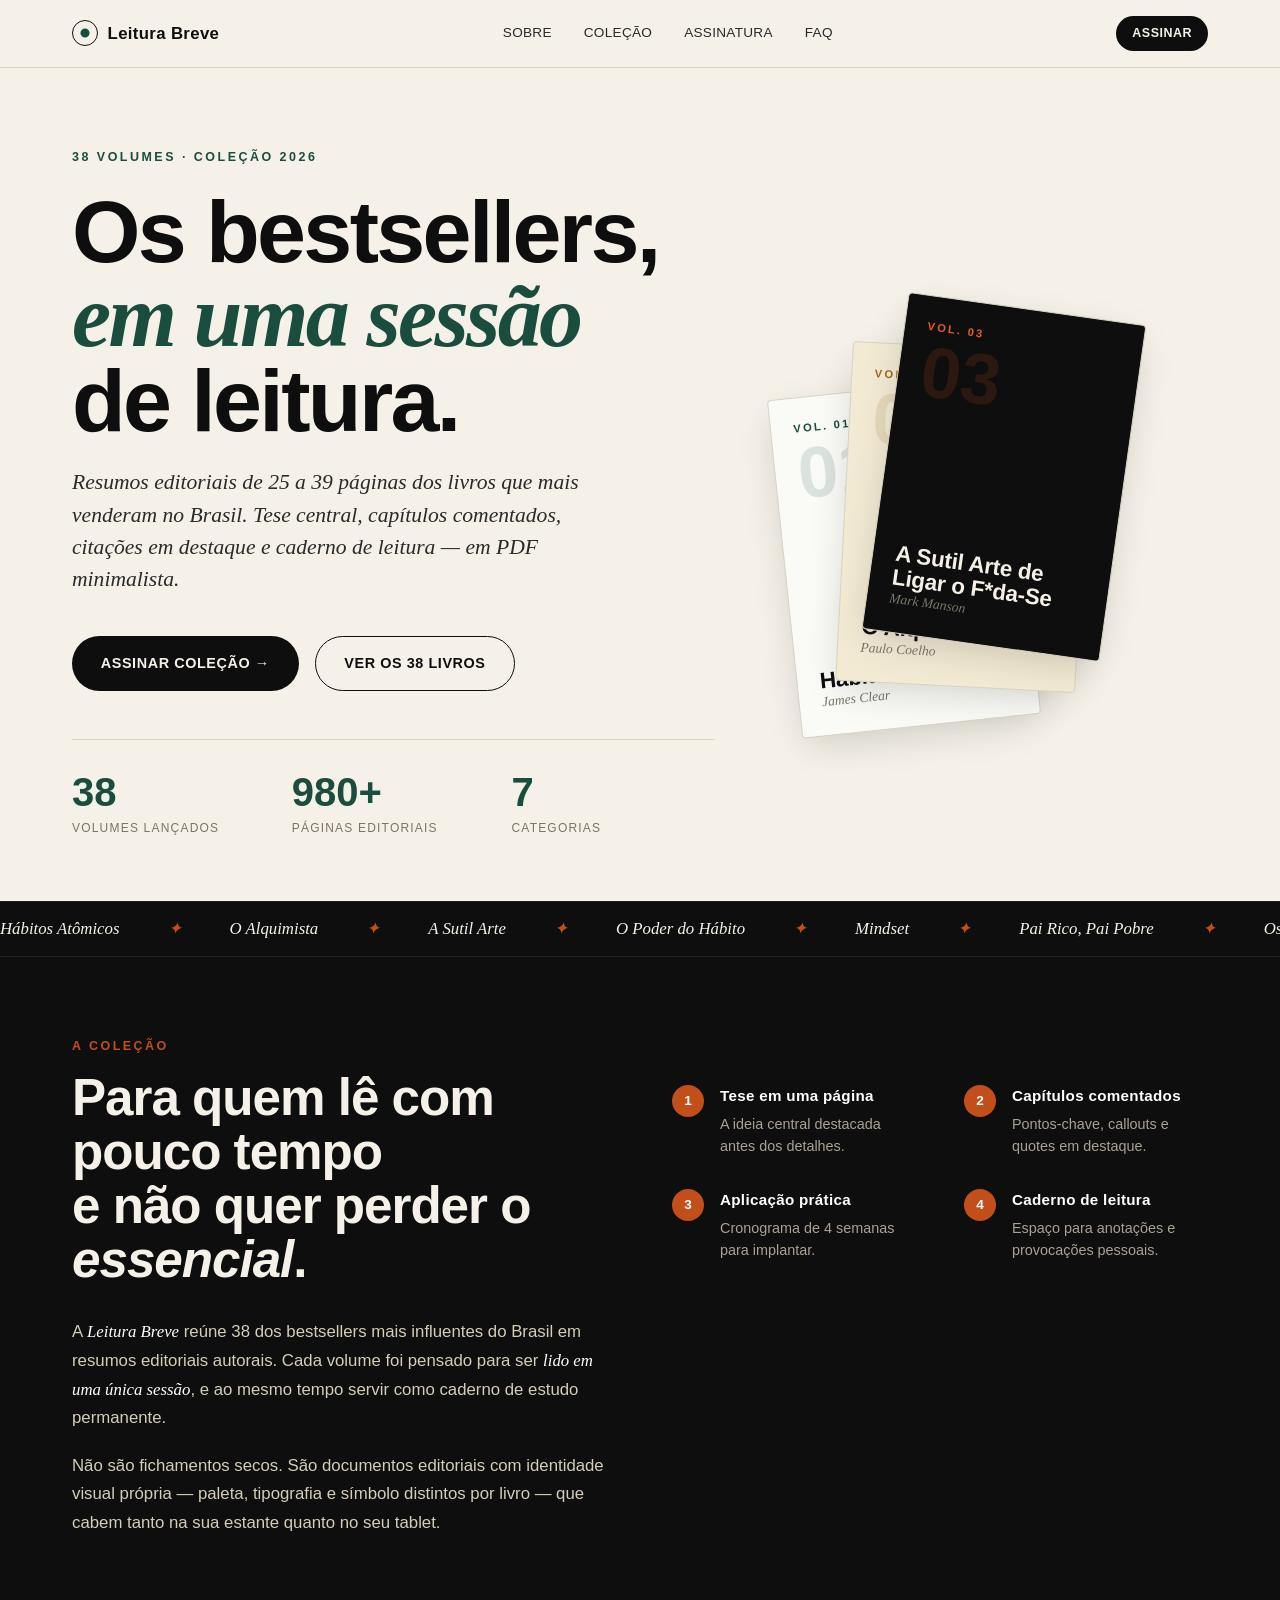
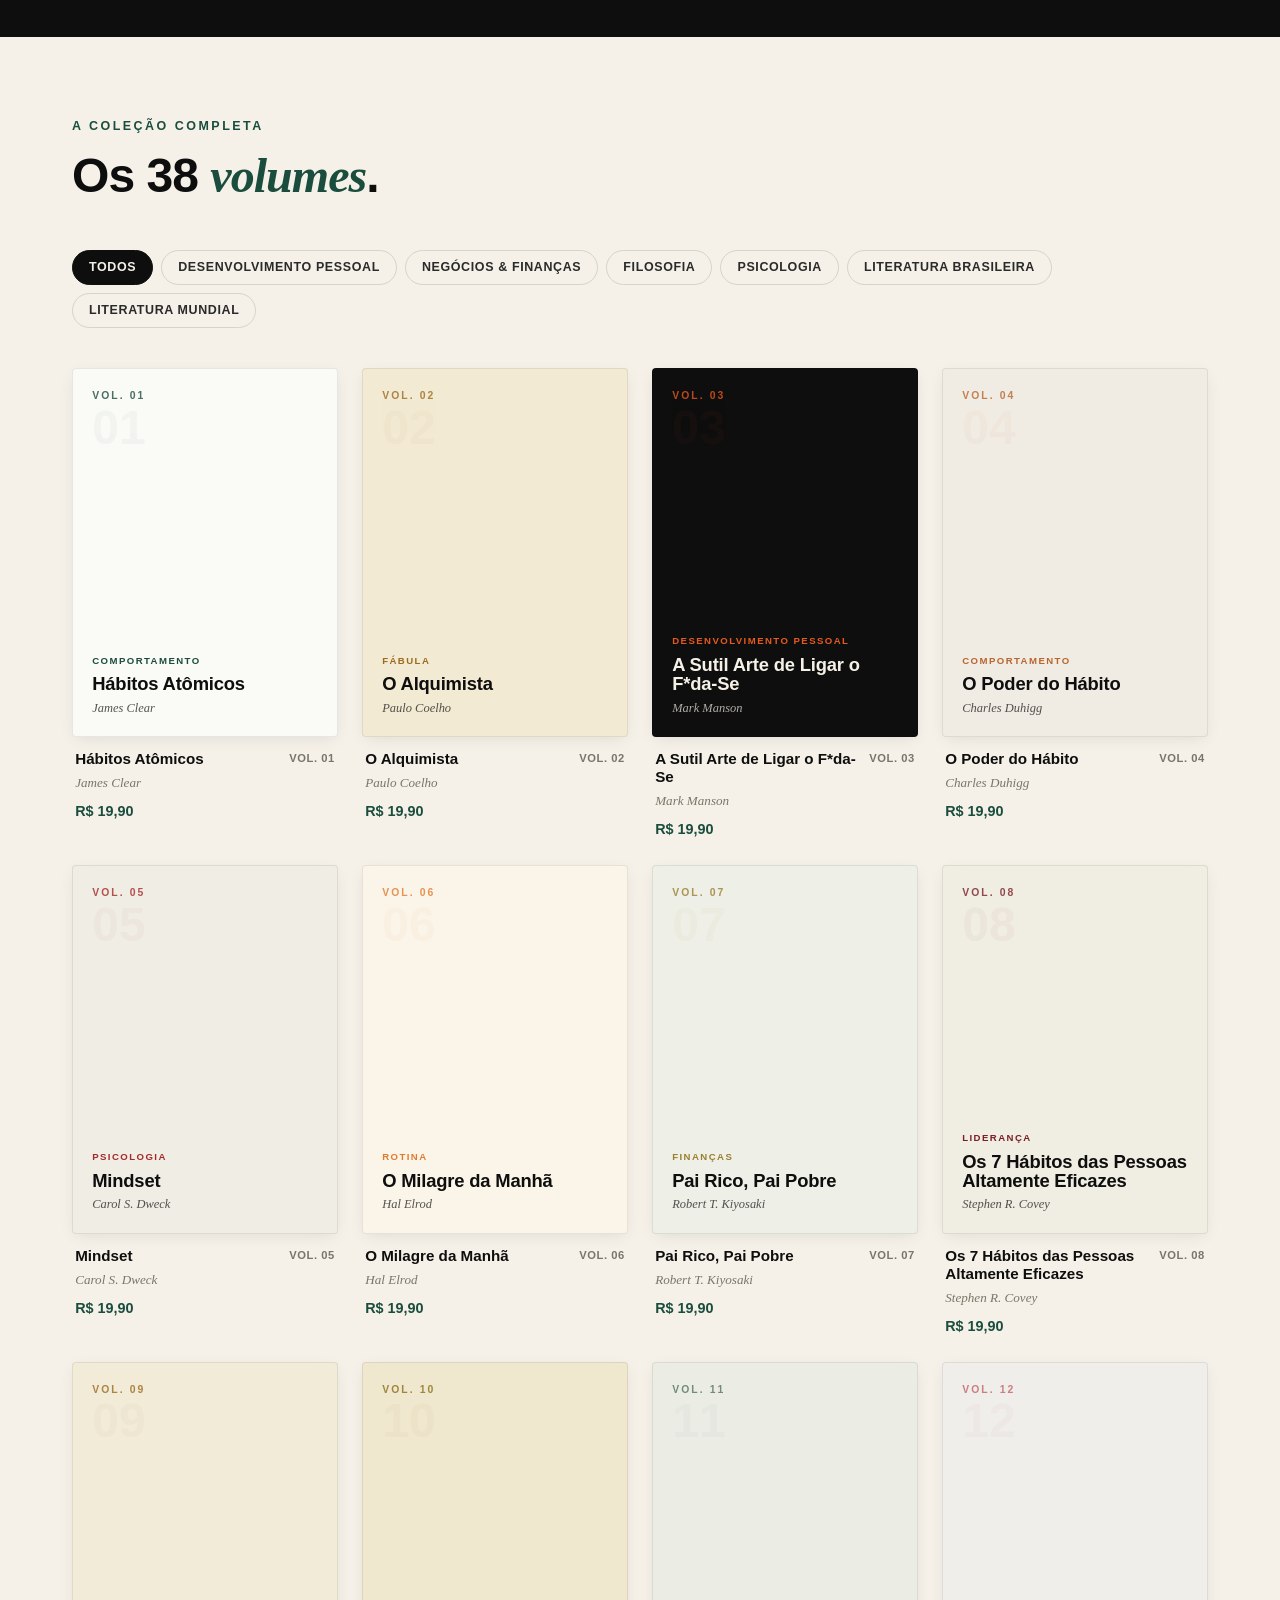
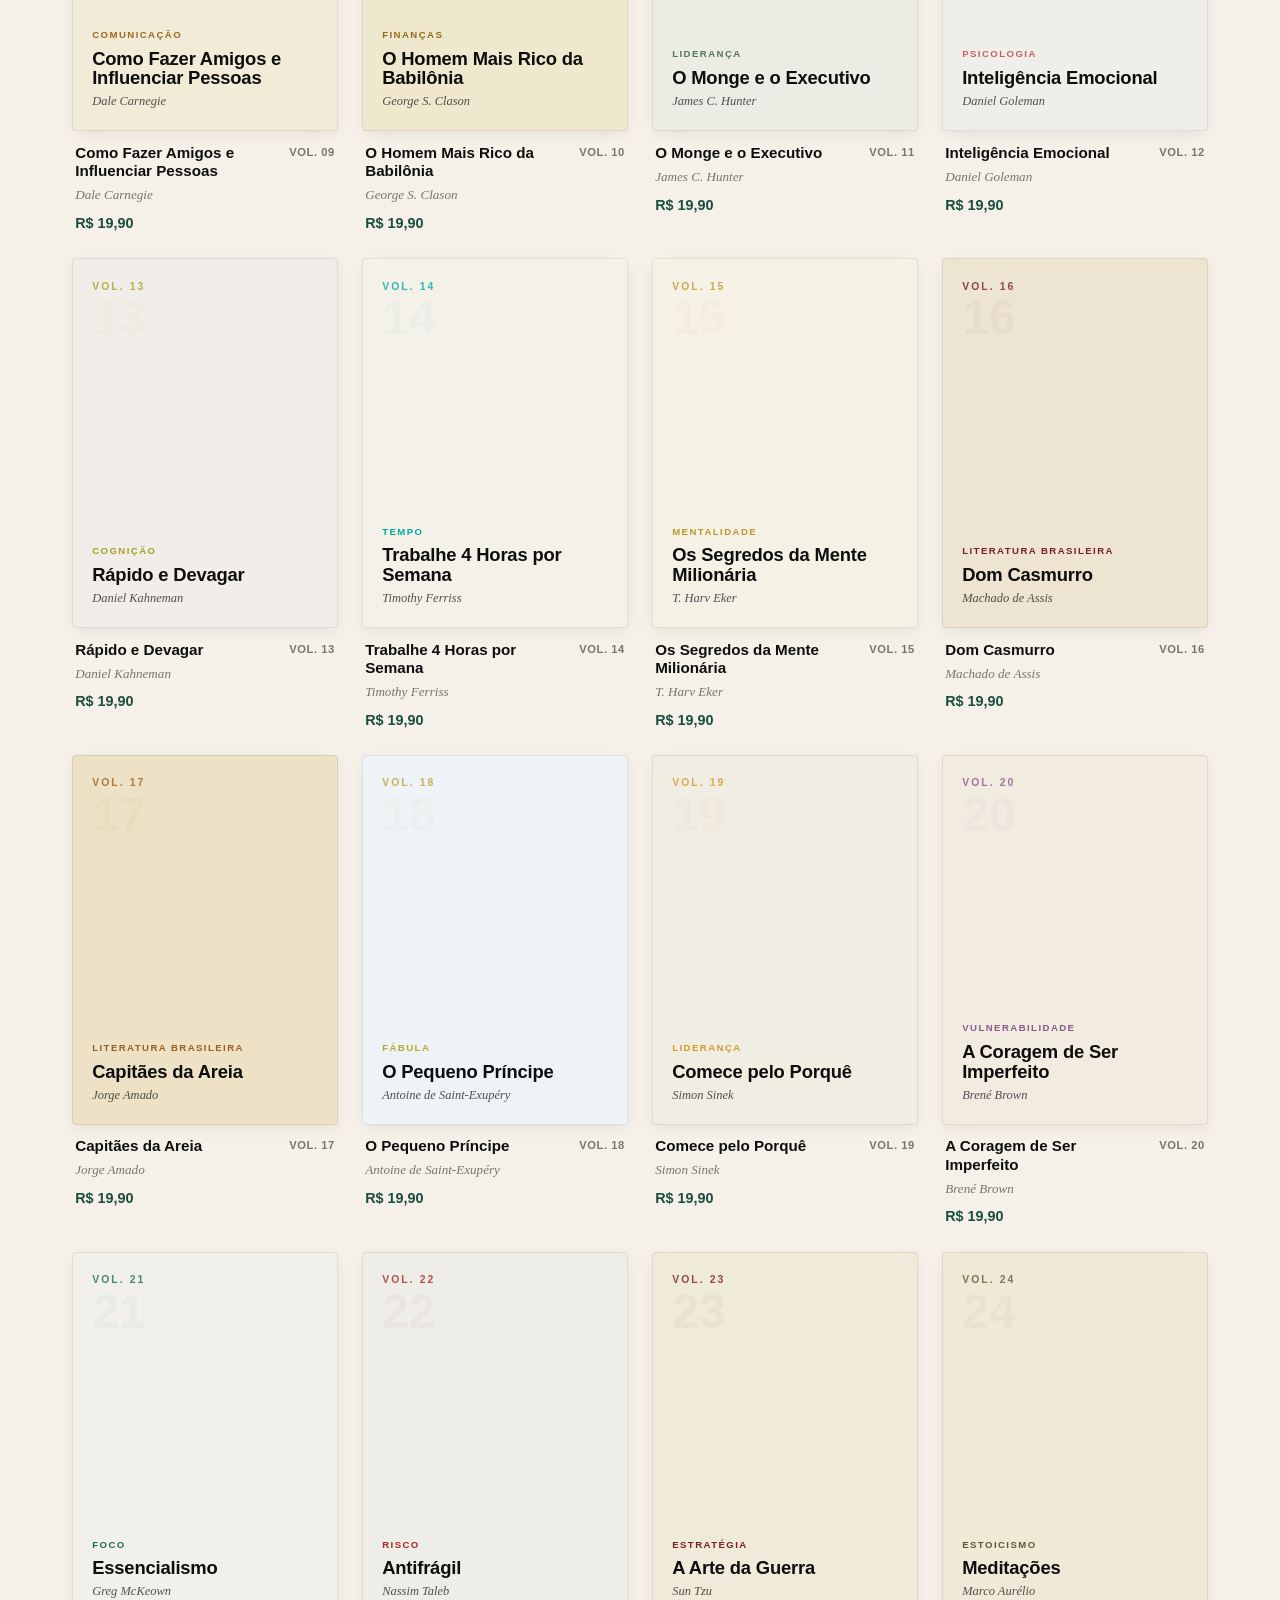
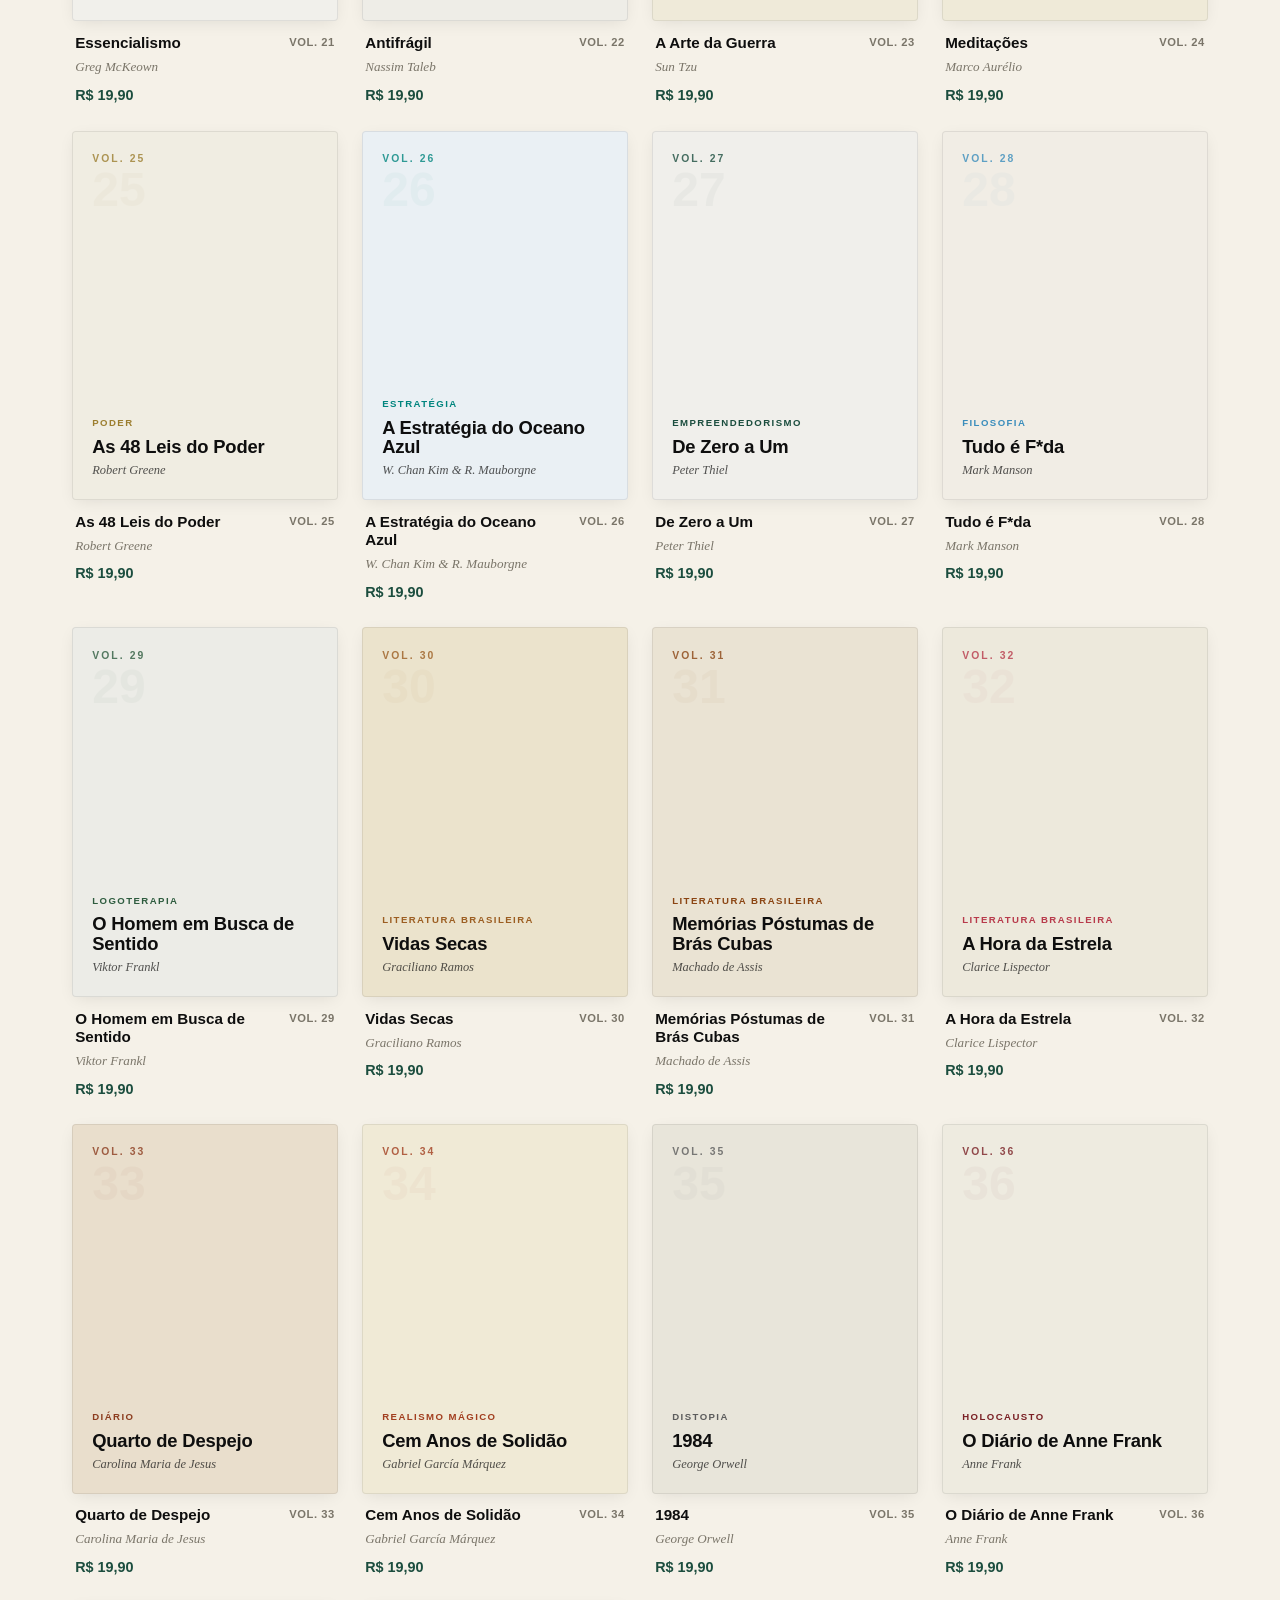
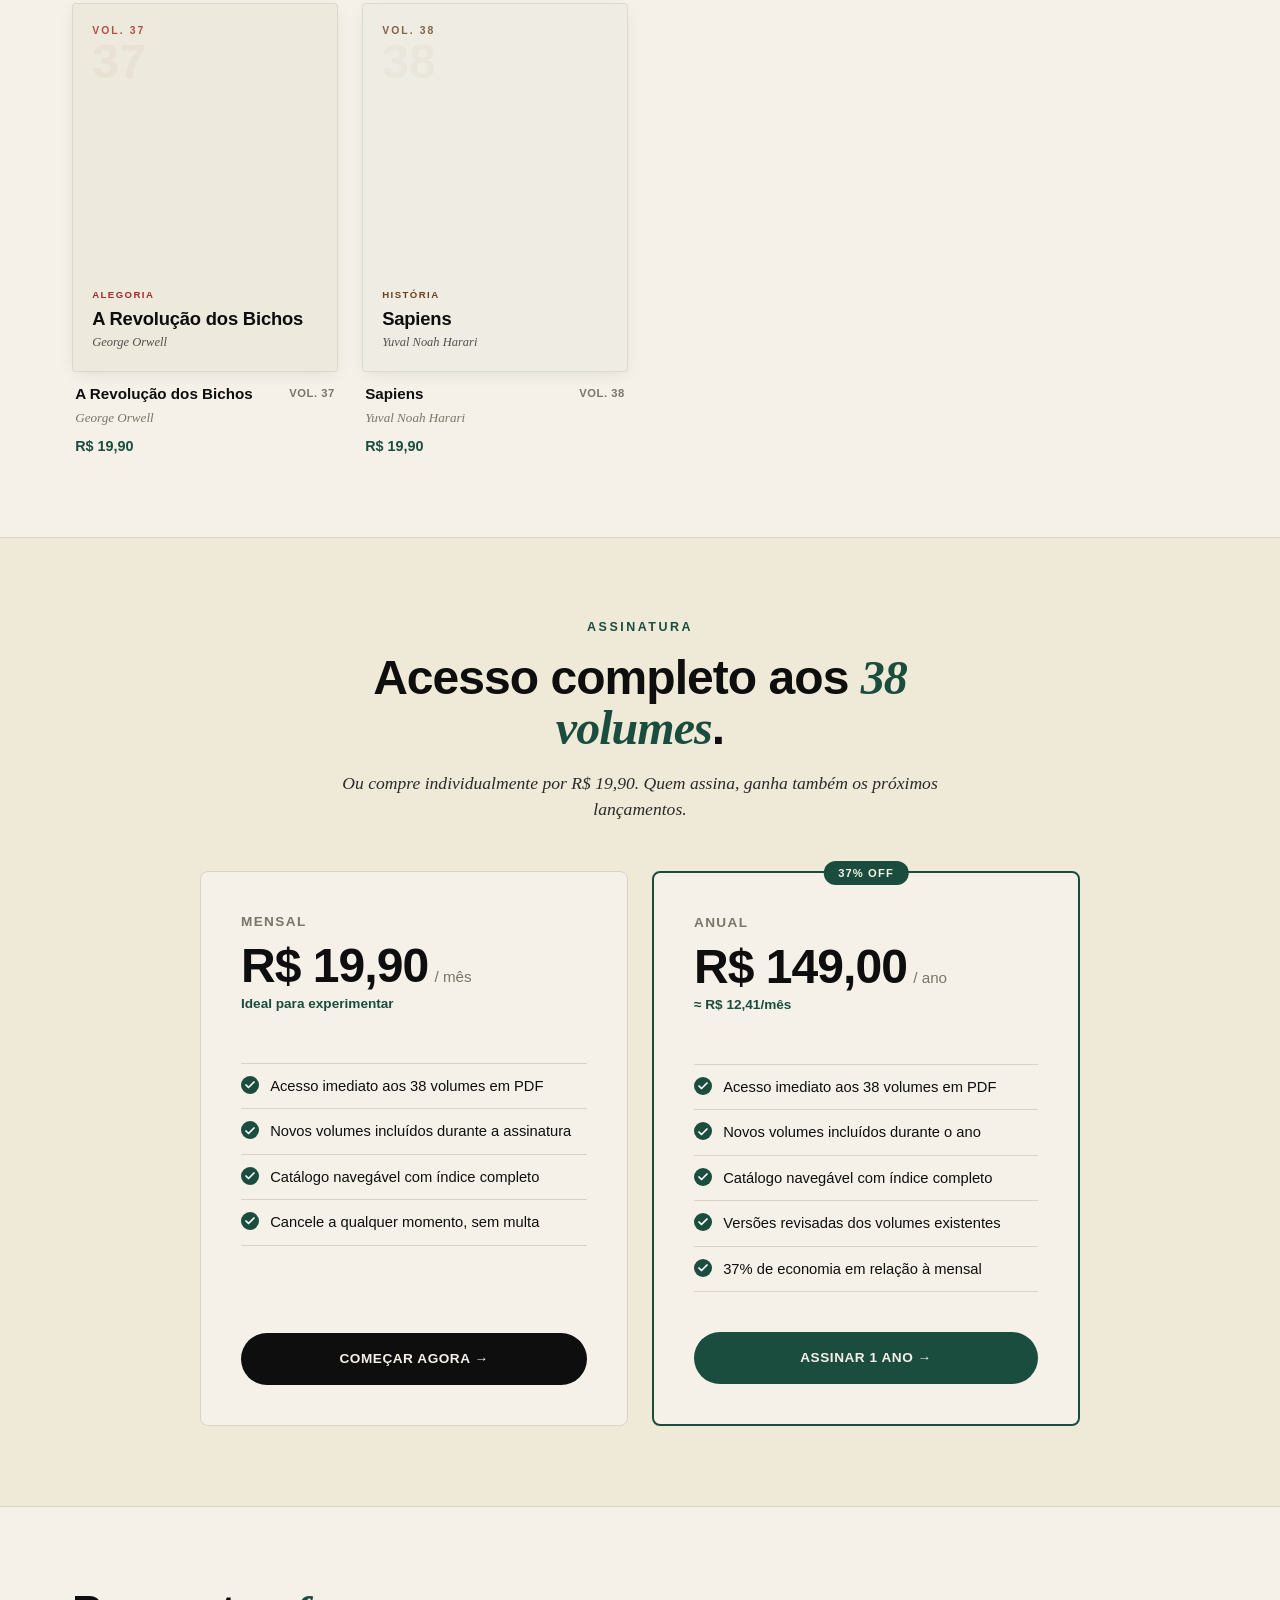
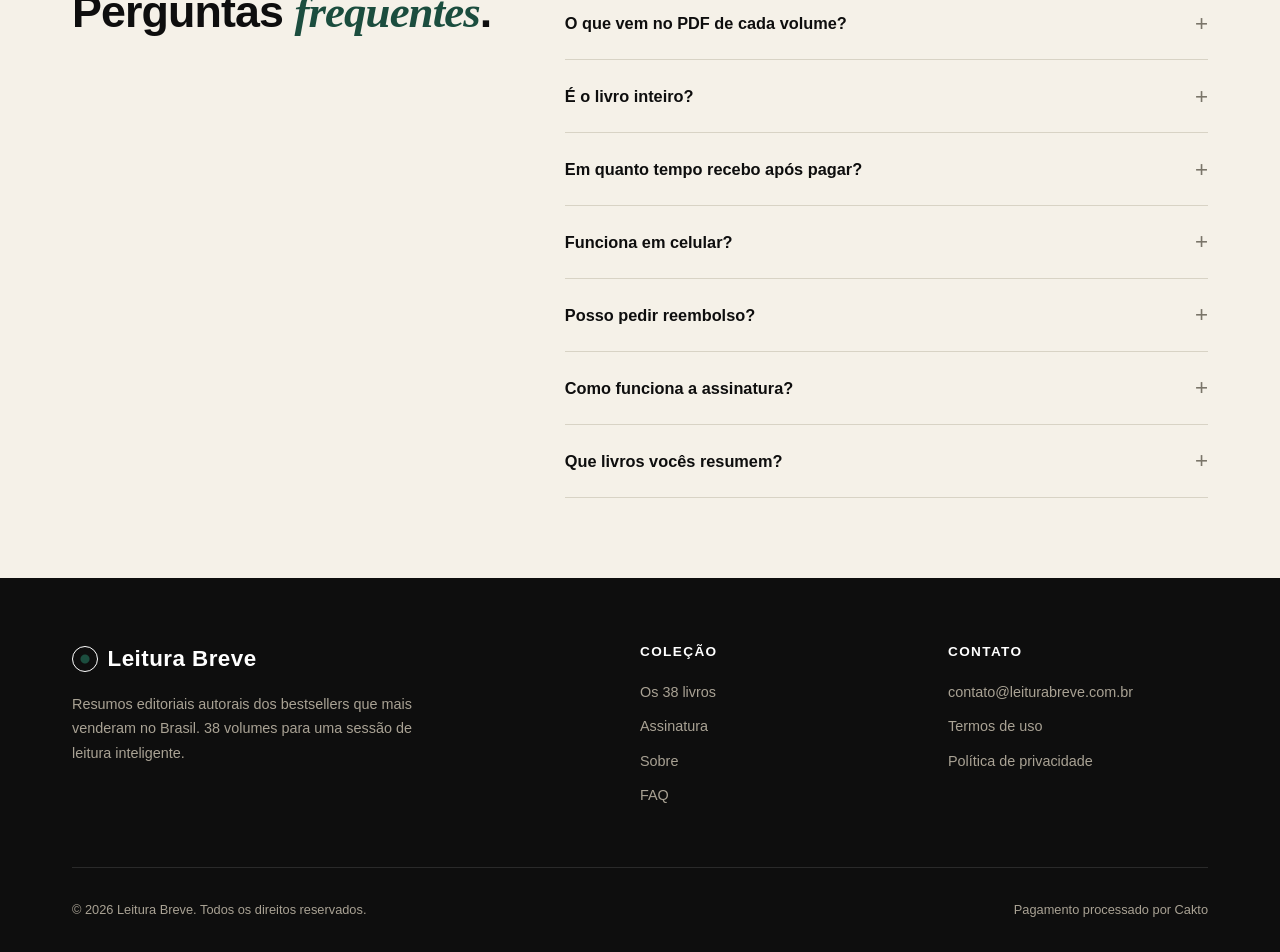
==== commit 48870684: "Move Leitura Breve site to repo root, archive legacy TaskFlow Vercel serves index.html from filesyst" ====
--- a/index.html
+++ b/index.html
@@ -2,3141 +2,1134 @@
 <html lang="pt-BR">
 <head>
 <meta charset="UTF-8">
-<title>LEITURA BREVE — Livros inteiros em 20 minutos.</title>
-<meta name="description" content="LEITURA BREVE: resumos editoriais em PDF dos livros que estão moldando o pensamento contemporâneo. Curados, ilustrados, prontos para abrir caminho.">
-<link rel="icon" href="data:image/svg+xml,<svg xmlns='http://www.w3.org/2000/svg' viewBox='0 0 100 100'><rect width='100' height='100' rx='20' fill='%230D0D0D'/><text x='50' y='66' font-family='Georgia,serif' font-size='44' font-weight='700' fill='%23F5F2EC' text-anchor='middle' letter-spacing='-2'>LB</text></svg>">
-<link rel="apple-touch-icon" href="data:image/svg+xml,<svg xmlns='http://www.w3.org/2000/svg' viewBox='0 0 100 100'><rect width='100' height='100' rx='20' fill='%230D0D0D'/><text x='50' y='66' font-family='Georgia,serif' font-size='44' font-weight='700' fill='%23F5F2EC' text-anchor='middle' letter-spacing='-2'>LB</text></svg>">
-<meta name="viewport" content="width=device-width,initial-scale=1.0,viewport-fit=cover">
-<meta name="theme-color" content="#0D0D0D">
-<meta name="apple-mobile-web-app-title" content="Leitura Breve">
-<meta name="application-name" content="Leitura Breve">
-<meta name="format-detection" content="telephone=no">
-<meta http-equiv="X-Frame-Options" content="DENY">
-<meta http-equiv="X-Content-Type-Options" content="nosniff">
-<meta http-equiv="Referrer-Policy" content="no-referrer">
-<meta http-equiv="Content-Security-Policy" content="default-src 'self' 'unsafe-inline' https://fonts.googleapis.com https://fonts.gstatic.com; script-src 'self' 'unsafe-inline'; object-src 'none'; base-uri 'self';">
-<link rel="preconnect" href="https://fonts.googleapis.com">
-<link rel="preconnect" href="https://fonts.gstatic.com" crossorigin>
-<link href="https://fonts.googleapis.com/css2?family=Fraunces:ital,opsz,wght@0,9..144,300..900;1,9..144,300..900&family=Inter:wght@300;400;500;600;700;800;900&family=Instrument+Serif:ital@0;1&display=swap" rel="stylesheet">
-
-<style>
-/* ============================================================
-   LEITURA BREVE — Editorial minimalist landing
-   ============================================================ */
-*,*::before,*::after{box-sizing:border-box;margin:0;padding:0}
-html,body{overflow-x:hidden}
-html{scroll-behavior:auto}
-
-:root{
-  --bg:#F2EFE7;
-  --bg-warm:#EDE7DA;
-  --paper:#F8F5EC;
-  --ink:#0E0E0C;
-  --ink-soft:#1A1916;
-  --mute:#7B756B;
-  --line:#0E0E0C1A;
-  --line-soft:#0E0E0C0F;
-  --accent:#FF4E1D;     /* burnt orange — editorial */
-  --accent-2:#0E5C3A;   /* deep forest */
-  --gold:#C9A24B;
-  --plum:#3B1F2B;
-  --cream:#F8F5EC;
-  --shadow:0 30px 60px -20px rgba(14,14,12,.25), 0 18px 36px -18px rgba(14,14,12,.18);
-  --shadow-deep:0 50px 100px -30px rgba(14,14,12,.55);
-  --r-lg:22px;
-  --r-md:14px;
-  --easing:cubic-bezier(.2,.8,.2,1);
-  --easing-soft:cubic-bezier(.65,0,.35,1);
-}
-
-::selection{background:var(--ink);color:var(--cream)}
-
-body{
-  font-family:'Inter',system-ui,sans-serif;
-  background:var(--bg);
-  color:var(--ink);
-  font-weight:400;
-  font-size:16px;
-  line-height:1.55;
-  -webkit-font-smoothing:antialiased;
-  text-rendering:optimizeLegibility;
-  min-height:100vh;
-  cursor:none;
-}
-@media(hover:none){body{cursor:auto}}
-
-a{color:inherit;text-decoration:none}
-button{font:inherit;color:inherit;background:none;border:0;cursor:pointer}
-img{max-width:100%;display:block}
-
-/* ============================================================
-   GRAIN OVERLAY (subtle film grain)
-   ============================================================ */
-.grain{
-  position:fixed;inset:0;pointer-events:none;z-index:9000;
-  opacity:.06;mix-blend-mode:multiply;
-  background-image:url("data:image/svg+xml;utf8,<svg xmlns='http://www.w3.org/2000/svg' width='240' height='240'><filter id='n'><feTurbulence type='fractalNoise' baseFrequency='0.9' numOctaves='2'/><feColorMatrix values='0 0 0 0 0  0 0 0 0 0  0 0 0 0 0  0 0 0 .6 0'/></filter><rect width='100%25' height='100%25' filter='url(%23n)'/></svg>");
-}
-
-/* ============================================================
-   LOADER
-   ============================================================ */
-.loader{
-  position:fixed;inset:0;background:var(--ink);color:var(--cream);
-  z-index:10000;display:flex;align-items:flex-end;justify-content:space-between;
-  padding:clamp(1.5rem,4vw,3rem);
-  font-family:'Inter',sans-serif;
-  transition:transform 1.2s var(--easing-soft);
-}
-.loader.done{transform:translateY(-100%)}
-.loader-brand{
-  font-family:'Fraunces',serif;font-weight:700;
-  font-size:clamp(1.4rem,2.4vw,2rem);letter-spacing:.06em;
-}
-.loader-counter{
-  font-family:'Fraunces',serif;
-  font-size:clamp(5rem,16vw,14rem);font-weight:300;
-  line-height:.9;letter-spacing:-.04em;
-  font-feature-settings:"tnum" 1;
-}
-.loader-meta{
-  font-size:.7rem;letter-spacing:.25em;text-transform:uppercase;
-  color:rgba(248,245,236,.5);text-align:right;line-height:1.4;
-}
-.loader-bar{
-  position:absolute;bottom:0;left:0;right:0;height:1px;background:rgba(248,245,236,.15);
-}
-.loader-bar::after{
-  content:'';position:absolute;left:0;top:0;bottom:0;background:var(--cream);width:0;
-  transition:width .3s linear;
-}
-
-/* ============================================================
-   CUSTOM CURSOR — dot + ring (no blend-mode for visibility)
-   ============================================================ */
-.cursor,.cursor-ring{
-  position:fixed;top:0;left:0;border-radius:50%;
-  pointer-events:none;
-  transform:translate(-50%,-50%);
-  will-change:transform;
-}
-.cursor{
-  width:8px;height:8px;background:var(--accent);z-index:9500;
-  transition:transform .2s var(--easing), background .25s, opacity .25s;
-  box-shadow:0 0 0 2px rgba(248,245,236,.85), 0 4px 12px rgba(14,14,12,.25);
-}
-.cursor-ring{
-  width:38px;height:38px;z-index:9499;
-  border:1.5px solid var(--ink);background:transparent;
-  transition:width .35s var(--easing), height .35s var(--easing),
-    border-color .25s, background .25s, opacity .25s;
-}
-.cursor.is-link{background:var(--cream);box-shadow:0 0 0 2px var(--accent),0 4px 14px rgba(14,14,12,.3)}
-.cursor-ring.is-link{width:60px;height:60px;border-color:var(--accent);background:rgba(255,78,29,.06)}
-.cursor.is-dark{box-shadow:0 0 0 2px rgba(14,14,12,.7),0 4px 12px rgba(0,0,0,.4)}
-.cursor-ring.is-dark{border-color:var(--cream)}
-.cursor.is-dark.is-link{background:var(--accent);box-shadow:0 0 0 2px var(--cream),0 4px 14px rgba(0,0,0,.5)}
-@media(hover:none){.cursor,.cursor-ring{display:none}}
-
-/* ============================================================
-   NAVIGATION
-   ============================================================ */
-.nav{
-  position:fixed;top:0;left:0;right:0;z-index:200;
-  padding:1.3rem clamp(1.2rem,3vw,2.5rem);
-  display:flex;align-items:center;justify-content:space-between;
-  transition:background .4s var(--easing), backdrop-filter .4s var(--easing), color .4s;
-  mix-blend-mode:difference;color:#F8F5EC;
-}
-.nav.scrolled{
-  mix-blend-mode:normal;color:var(--ink);
-  background:rgba(242,239,231,.78);backdrop-filter:saturate(140%) blur(14px);
-  -webkit-backdrop-filter:saturate(140%) blur(14px);
-  border-bottom:1px solid var(--line-soft);
-}
-.brand{
-  font-family:'Fraunces',serif;font-weight:700;font-size:1.3rem;letter-spacing:.04em;
-  display:flex;align-items:baseline;gap:.5rem;
-}
-.brand-dot{
-  width:6px;height:6px;border-radius:50%;background:var(--accent);
-  display:inline-block;transform:translateY(-1px);
-}
-.nav-menu{display:flex;align-items:center;gap:2.3rem;font-size:.82rem;font-weight:500}
-.nav-menu a{position:relative;letter-spacing:.02em;padding:.3rem 0}
-.nav-menu a::after{
-  content:'';position:absolute;left:0;right:0;bottom:-2px;height:1px;
-  background:currentColor;transform:scaleX(0);transform-origin:right;
-  transition:transform .4s var(--easing);
-}
-.nav-menu a:hover::after{transform:scaleX(1);transform-origin:left}
-.nav-cta{
-  font-size:.78rem;font-weight:600;letter-spacing:.05em;
-  padding:.7rem 1.3rem;border:1px solid currentColor;border-radius:999px;
-  transition:background .35s var(--easing), color .35s var(--easing);
-}
-.nav-cta:hover{background:currentColor;color:var(--bg)}
-.nav.scrolled .nav-cta:hover{color:var(--bg)}
-@media(max-width:780px){
-  .nav-menu{display:none}
-}
-
-/* ============================================================
-   HERO
-   ============================================================ */
-.hero{
-  position:relative;min-height:100vh;padding:clamp(7rem,10vh,8rem) clamp(1.2rem,3vw,2.5rem) 4rem;
-  display:grid;grid-template-columns:1.05fr .95fr;gap:3rem;align-items:center;
-  overflow:hidden;
-}
-.hero::before{
-  content:'';position:absolute;inset:0;pointer-events:none;
-  background:
-    radial-gradient(circle at 15% 90%, rgba(255,78,29,.08), transparent 50%),
-    radial-gradient(circle at 90% 10%, rgba(14,92,58,.06), transparent 45%);
-}
-.hero-meta{
-  position:absolute;top:5.6rem;left:clamp(1.2rem,3vw,2.5rem);right:calc(clamp(1.2rem,3vw,2.5rem) + 7rem);
-  display:flex;justify-content:space-between;font-size:.68rem;letter-spacing:.25em;
-  text-transform:uppercase;color:var(--mute);gap:1rem;flex-wrap:wrap;
-}
-@media(max-width:980px){.hero-meta{right:clamp(1.2rem,3vw,2.5rem)}}
-.hero-meta span{display:flex;align-items:center;gap:.5rem}
-.hero-meta .ln{width:18px;height:1px;background:currentColor;opacity:.5}
-
-.hero-content{position:relative;z-index:2;max-width:780px}
-.hero-eyebrow{
-  display:inline-flex;align-items:center;gap:.6rem;
-  font-size:.7rem;letter-spacing:.3em;text-transform:uppercase;
-  margin-bottom:1.8rem;color:var(--mute);
-}
-.hero-eyebrow .dot{width:6px;height:6px;background:var(--accent);border-radius:50%;
-  animation:pulse 2.4s var(--easing) infinite}
-@keyframes pulse{
-  0%,100%{transform:scale(1);opacity:1}
-  50%{transform:scale(1.6);opacity:.4}
-}
-.hero-title{
-  font-family:'Fraunces',serif;
-  font-size:clamp(3.2rem,9vw,9.4rem);
-  font-weight:300;font-variation-settings:"opsz" 144, "SOFT" 50;
-  line-height:.92;letter-spacing:-.04em;
-  margin-bottom:2rem;
-}
-.hero-title .word{display:inline-block;overflow:hidden;vertical-align:bottom}
-.hero-title .word > span{
-  display:inline-block;transform:translateY(110%);
-  transition:transform 1.1s var(--easing-soft);
-}
-.hero-title.in .word > span{transform:translateY(0)}
-.hero-title .word:nth-child(1) > span{transition-delay:.05s}
-.hero-title .word:nth-child(2) > span{transition-delay:.15s}
-.hero-title .word:nth-child(3) > span{transition-delay:.25s}
-.hero-title .word:nth-child(4) > span{transition-delay:.35s}
-.hero-title em{
-  font-family:'Instrument Serif',serif;font-style:italic;font-weight:400;
-  color:var(--accent);
-}
-
-.hero-sub{
-  max-width:520px;font-size:clamp(1rem,1.2vw,1.18rem);line-height:1.55;color:var(--ink-soft);
-  margin-bottom:2.6rem;opacity:0;transform:translateY(20px);
-  transition:opacity .9s var(--easing) .7s, transform .9s var(--easing) .7s;
-}
-.hero-title.in ~ .hero-sub,
-.in-anim .hero-sub{opacity:1;transform:translateY(0)}
-
-.hero-ctas{
-  display:flex;align-items:center;gap:1rem;flex-wrap:wrap;
-  opacity:0;transform:translateY(20px);
-  transition:opacity .9s var(--easing) .85s, transform .9s var(--easing) .85s;
-}
-.in-anim .hero-ctas{opacity:1;transform:translateY(0)}
-
-.btn{
-  position:relative;display:inline-flex;align-items:center;gap:.7rem;
-  padding:1.05rem 1.7rem;border-radius:999px;font-size:.85rem;font-weight:600;
-  letter-spacing:.04em;overflow:hidden;isolation:isolate;
-  transition:transform .35s var(--easing), color .35s var(--easing);
-}
-.btn::before{
-  content:'';position:absolute;inset:0;border-radius:inherit;z-index:-1;
-  background:var(--ink);transition:transform .55s var(--easing);
-  transform-origin:bottom;
-}
-.btn::after{
-  content:'';position:absolute;inset:0;border-radius:inherit;z-index:-2;
-  background:var(--accent);
-}
-.btn:hover::before{transform:scaleY(0);transform-origin:top}
-.btn:hover{color:var(--ink)}
-.btn-primary{color:var(--cream)}
-.btn-arrow{
-  width:22px;height:22px;display:inline-flex;align-items:center;justify-content:center;
-  border-radius:50%;border:1px solid currentColor;transition:transform .4s var(--easing);
-  font-size:.7rem;
-}
-.btn:hover .btn-arrow{transform:rotate(-45deg)}
-
-.btn-ghost{
-  border:1px solid var(--ink);color:var(--ink);background:transparent;
-  padding:1.05rem 1.7rem;border-radius:999px;font-size:.85rem;font-weight:600;
-  letter-spacing:.04em;
-  display:inline-flex;align-items:center;gap:.7rem;
-  transition:background .35s var(--easing), color .35s var(--easing);
-}
-.btn-ghost:hover{background:var(--ink);color:var(--cream)}
-
-/* HERO 3D BOOK */
-.hero-stage{
-  position:relative;width:100%;aspect-ratio:1/1.05;max-width:560px;justify-self:end;
-  perspective:1800px;perspective-origin:50% 50%;
-  opacity:0;transform:translateY(30px);
-  transition:opacity 1.1s var(--easing) .4s, transform 1.1s var(--easing) .4s;
-}
-.in-anim .hero-stage{opacity:1;transform:translateY(0)}
-
-.stage-floor{
-  position:absolute;left:50%;bottom:4%;width:70%;height:30px;
-  transform:translateX(-50%);
-  background:radial-gradient(ellipse at center, rgba(14,14,12,.35), transparent 65%);
-  filter:blur(14px);opacity:.5;
-}
-
-.book3d{
-  position:absolute;inset:0;margin:auto;width:62%;aspect-ratio:.7/1;
-  transform-style:preserve-3d;
-  animation:float 7s ease-in-out infinite;
-  will-change:transform;
-}
-@keyframes float{
-  0%,100%{transform:translateY(0) rotateY(-22deg) rotateX(8deg)}
-  50%{transform:translateY(-18px) rotateY(-22deg) rotateX(10deg)}
-}
-.book3d.tilt{animation-play-state:paused}
-
-.book-face{
-  position:absolute;inset:0;border-radius:6px 14px 14px 6px;
-  background:linear-gradient(135deg, #1a1a17 0%, #0e0e0c 60%);
-  box-shadow:inset 14px 0 26px rgba(0,0,0,.4), inset -2px 0 0 rgba(255,255,255,.04);
-  overflow:hidden;
-  display:flex;flex-direction:column;justify-content:space-between;
-  padding:18% 14% 14% 22%;color:var(--cream);
-}
-.book-face::before{
-  content:'';position:absolute;left:14%;top:0;bottom:0;width:2px;
-  background:linear-gradient(to bottom, transparent, rgba(201,162,75,.5), transparent);
-}
-.book-face::after{
-  content:'';position:absolute;inset:0;background:
-    radial-gradient(circle at 70% 80%, rgba(255,78,29,.18), transparent 50%);
-  pointer-events:none;
-}
-.book-num{
-  font-family:'Fraunces',serif;font-size:.7rem;letter-spacing:.3em;
-  color:rgba(248,245,236,.5);text-transform:uppercase;
-}
-.book-title{
-  font-family:'Fraunces',serif;font-weight:300;font-size:clamp(1.1rem,1.7vw,1.6rem);
-  line-height:1.08;letter-spacing:-.01em;
-}
-.book-title em{font-family:'Instrument Serif',serif;font-style:italic;color:var(--gold)}
-.book-author{font-size:.65rem;letter-spacing:.3em;text-transform:uppercase;opacity:.55}
-.book-mark{
-  position:absolute;right:18%;top:0;width:14px;height:38%;
-  background:var(--accent);
-}
-
-.book-spine{
-  position:absolute;left:0;top:0;bottom:0;width:18px;
-  background:linear-gradient(to right, #050504, #0e0e0c 60%, #1a1a17);
-  transform:translateX(-9px) rotateY(-90deg);transform-origin:right center;
-  box-shadow:inset 0 0 8px rgba(0,0,0,.5);
-}
-.book-back{
-  position:absolute;inset:0;background:#0a0a08;border-radius:6px 14px 14px 6px;
-  transform:translateZ(-22px);
-}
-.book-pages{
-  position:absolute;top:1.5%;bottom:1.5%;right:-3px;width:22px;
-  background:repeating-linear-gradient(to bottom, #f3eed8 0 2px, #e8e0c4 2px 3px);
-  transform:translateZ(-11px) rotateY(0deg);
-  border-radius:0 4px 4px 0;
-}
-
-/* Floating typography ornaments */
-.hero-orb{
-  position:absolute;font-family:'Instrument Serif',serif;font-style:italic;
-  color:var(--accent);pointer-events:none;font-weight:400;
-  opacity:0;transition:opacity 1.2s ease 1.2s;
-}
-.in-anim .hero-orb{opacity:1}
-.hero-orb.one{top:8%;right:-2%;font-size:clamp(1.6rem,3vw,3rem);transform:rotate(-8deg);z-index:3}
-.hero-orb.two{bottom:6%;left:-4%;font-size:clamp(1.2rem,2vw,2rem);color:var(--accent-2);transform:rotate(6deg);z-index:3}
-
-/* Scroll hint */
-.scroll-hint{
-  position:absolute;left:50%;bottom:1.7rem;transform:translateX(-50%);
-  font-size:.65rem;letter-spacing:.3em;text-transform:uppercase;color:var(--mute);
-  display:flex;flex-direction:column;align-items:center;gap:.8rem;z-index:3;
-}
-.scroll-hint .ln{
-  width:1px;height:36px;background:var(--ink);position:relative;overflow:hidden;
-}
-.scroll-hint .ln::after{
-  content:'';position:absolute;top:-100%;left:0;right:0;height:100%;background:var(--accent);
-  animation:scrollLn 2.4s var(--easing) infinite;
-}
-@keyframes scrollLn{0%{top:-100%}100%{top:100%}}
-
-@media(max-width:980px){
-  .hero{grid-template-columns:1fr;padding-top:7rem}
-  .hero-stage{justify-self:center;max-width:380px;margin-top:1rem}
-  .hero-orb.one{right:auto;left:6%;top:8%}
-}
-
-/* ============================================================
-   MARQUEE STRIP
-   ============================================================ */
-.strip{
-  background:var(--ink);color:var(--cream);
-  padding:1.6rem 0;overflow:hidden;
-  border-top:1px solid var(--line);border-bottom:1px solid var(--line);
-}
-.strip-track{
-  display:flex;align-items:center;gap:3rem;white-space:nowrap;
-  animation:marquee 38s linear infinite;font-family:'Fraunces',serif;
-  font-weight:300;font-size:clamp(1.6rem,3vw,2.8rem);letter-spacing:-.01em;
-}
-.strip-track em{font-family:'Instrument Serif',serif;color:var(--accent)}
-.strip-track .dot{
-  width:7px;height:7px;border-radius:50%;background:var(--accent);flex-shrink:0;
-}
-@keyframes marquee{0%{transform:translateX(0)}100%{transform:translateX(-50%)}}
-
-/* ============================================================
-   MANIFESTO
-   ============================================================ */
-.manifesto{
-  padding:clamp(6rem,10vw,10rem) clamp(1.2rem,3vw,2.5rem);
-  max-width:1400px;margin:0 auto;
-  display:grid;grid-template-columns:.25fr 1fr;gap:3rem;align-items:start;
-}
-.section-num{
-  font-family:'Fraunces',serif;font-size:1rem;letter-spacing:.3em;
-  color:var(--mute);position:sticky;top:7rem;
-}
-.section-num::before{
-  content:'';display:block;width:32px;height:1px;background:var(--ink);margin-bottom:1rem;
-}
-.manifesto-text{
-  font-family:'Fraunces',serif;font-weight:300;
-  font-size:clamp(1.6rem,3.4vw,3.4rem);line-height:1.18;letter-spacing:-.02em;
-  max-width:900px;
-}
-.manifesto-text em{font-family:'Instrument Serif',serif;font-style:italic;color:var(--accent)}
-.manifesto-text span{display:inline-block;opacity:.18;transition:opacity .6s var(--easing)}
-.manifesto-text.in span{opacity:1}
-
-@media(max-width:780px){
-  .manifesto{grid-template-columns:1fr;gap:1.4rem}
-  .section-num{position:relative;top:0}
-}
-
-/* ============================================================
-   COMO FUNCIONA — Animation timeline
-   ============================================================ */
-.how{
-  background:var(--ink);color:var(--cream);
-  padding:clamp(6rem,10vw,10rem) clamp(1.2rem,3vw,2.5rem);
-  position:relative;overflow:hidden;
-}
-.how::before{
-  content:'';position:absolute;inset:0;pointer-events:none;
-  background:radial-gradient(circle at 80% 20%, rgba(255,78,29,.08), transparent 50%);
-}
-.how-inner{max-width:1400px;margin:0 auto;position:relative;z-index:2}
-.how-head{
-  display:grid;grid-template-columns:.25fr 1fr;gap:3rem;margin-bottom:5rem;align-items:end;
-}
-.how .section-num{color:rgba(248,245,236,.5);position:relative;top:0}
-.how .section-num::before{background:var(--cream)}
-.how-title{
-  font-family:'Fraunces',serif;font-weight:300;
-  font-size:clamp(2.4rem,5vw,5rem);line-height:1;letter-spacing:-.03em;
-  max-width:760px;
-}
-.how-title em{font-family:'Instrument Serif',serif;color:var(--accent)}
-
-.timeline{
-  position:relative;padding-left:3rem;
-}
-.timeline::before{
-  content:'';position:absolute;left:.4rem;top:0;bottom:0;width:1px;background:rgba(248,245,236,.18);
-}
-.timeline-progress{
-  content:'';position:absolute;left:.4rem;top:0;width:1px;background:var(--accent);height:0;
-  transition:height .2s linear;
-}
-.step{
-  display:grid;grid-template-columns:.25fr 1fr 1fr;gap:3rem;
-  padding:3.5rem 0;border-top:1px solid rgba(248,245,236,.1);
-  position:relative;
-  opacity:.35;transition:opacity .8s var(--easing);
-}
-.step.in{opacity:1}
-.step::before{
-  content:'';position:absolute;left:-3rem;top:3.5rem;
-  width:14px;height:14px;border-radius:50%;background:var(--ink);
-  border:1px solid rgba(248,245,236,.3);transform:translateX(-50%);
-  transition:background .5s var(--easing), border .5s var(--easing), transform .5s var(--easing);
-}
-.step.in::before{background:var(--accent);border-color:var(--accent);transform:translateX(-50%) scale(1.3)}
-.step-num{
-  font-family:'Fraunces',serif;font-size:.85rem;letter-spacing:.3em;
-  color:rgba(248,245,236,.45);
-}
-.step-title{
-  font-family:'Fraunces',serif;font-weight:400;font-size:clamp(1.8rem,3vw,2.6rem);
-  line-height:1.05;letter-spacing:-.02em;
-}
-.step-title em{font-family:'Instrument Serif',serif;color:var(--accent)}
-.step-body{font-size:1rem;color:rgba(248,245,236,.75);line-height:1.65;max-width:420px}
-
-@media(max-width:880px){
-  .how-head{grid-template-columns:1fr;gap:1rem}
-  .step{grid-template-columns:1fr;gap:1rem;padding:2.5rem 0}
-}
-
-/* ============================================================
-   TABS / CATEGORIAS
-   ============================================================ */
-.cats{
-  padding:clamp(6rem,10vw,10rem) clamp(1.2rem,3vw,2.5rem);
-  max-width:1500px;margin:0 auto;
-}
-.cats-head{
-  display:grid;grid-template-columns:.25fr 1fr;gap:3rem;margin-bottom:4rem;
-}
-.cats-title{
-  font-family:'Fraunces',serif;font-weight:300;
-  font-size:clamp(2.2rem,4.5vw,4.4rem);line-height:1.02;letter-spacing:-.03em;
-  max-width:820px;
-}
-.cats-title em{font-family:'Instrument Serif',serif;color:var(--accent)}
-
-.tabs{
-  display:flex;align-items:center;gap:.4rem;flex-wrap:wrap;
-  padding-bottom:1rem;border-bottom:1px solid var(--line);
-  margin-bottom:3rem;position:relative;
-}
-.tab{
-  position:relative;padding:.8rem 1.2rem;font-size:.85rem;font-weight:500;letter-spacing:.04em;
-  border-radius:999px;color:var(--mute);transition:color .4s var(--easing);
-  white-space:nowrap;
-}
-.tab[aria-selected="true"]{color:var(--cream)}
-.tab:hover{color:var(--ink)}
-.tab[aria-selected="true"]:hover{color:var(--cream)}
-.tab-pill{
-  position:absolute;top:50%;transform:translateY(-50%);
-  background:var(--ink);border-radius:999px;z-index:-1;height:38px;
-  transition:left .55s var(--easing-soft), width .55s var(--easing-soft);
-}
-
-.cat-panel{display:none;animation:fadeUp .8s var(--easing) both}
-.cat-panel.active{display:block}
-@keyframes fadeUp{from{opacity:0;transform:translateY(20px)}to{opacity:1;transform:translateY(0)}}
-
-.book-grid{
-  display:grid;grid-template-columns:repeat(auto-fill,minmax(240px,1fr));gap:1.6rem;
-}
-.book-card{
-  position:relative;cursor:none;
-  display:flex;flex-direction:column;gap:1rem;
-  perspective:900px;
-}
-.book-card-inner{
-  position:relative;aspect-ratio:.7/1;border-radius:6px;
-  background:#1a1a17;color:var(--cream);overflow:hidden;
-  transform-style:preserve-3d;
-  transition:transform .55s var(--easing), box-shadow .55s var(--easing);
-  box-shadow:0 12px 28px -12px rgba(14,14,12,.35), inset 12px 0 24px rgba(0,0,0,.35);
-}
-.book-card:hover .book-card-inner{
-  box-shadow:0 30px 60px -20px rgba(14,14,12,.5), inset 12px 0 24px rgba(0,0,0,.35);
-}
-.book-card-cover{
-  position:absolute;inset:0;display:flex;flex-direction:column;justify-content:space-between;
-  padding:1.2rem 1.2rem 1.2rem 1.6rem;
-  background:linear-gradient(135deg, var(--c1, #1a1a17) 0%, var(--c2,#0e0e0c) 100%);
-}
-.book-card-cover::before{
-  content:'';position:absolute;left:.6rem;top:0;bottom:0;width:1px;background:rgba(255,255,255,.1);
-}
-.book-card-cover::after{
-  content:'';position:absolute;right:0;top:0;width:8px;height:38%;background:var(--accent);
-}
-.bc-meta{display:flex;justify-content:space-between;align-items:center;font-size:.6rem;letter-spacing:.25em;text-transform:uppercase;opacity:.55}
-.bc-title{
-  font-family:'Fraunces',serif;font-weight:400;font-size:1.15rem;line-height:1.1;letter-spacing:-.01em;
-}
-.bc-title em{font-family:'Instrument Serif',serif;color:var(--gold);font-style:italic}
-.bc-bottom{font-size:.62rem;letter-spacing:.3em;text-transform:uppercase;opacity:.55}
-.book-card-foot{
-  display:flex;justify-content:space-between;align-items:flex-start;gap:1rem;
-}
-.bc-foot-info h4{font-family:'Fraunces',serif;font-weight:500;font-size:1.02rem;line-height:1.1;letter-spacing:-.01em;margin-bottom:.25rem}
-.bc-foot-info p{font-size:.78rem;color:var(--mute)}
-.bc-price{font-family:'Fraunces',serif;font-size:1.05rem;font-weight:500;white-space:nowrap;position:relative}
-.bc-price[data-tier]::before{
-  content:attr(data-tier);display:inline-block;margin-right:.5rem;
-  width:18px;height:18px;line-height:18px;text-align:center;border-radius:50%;
-  font-family:'Inter',sans-serif;font-size:.55rem;font-weight:700;letter-spacing:0;
-  text-transform:uppercase;vertical-align:1px;
-}
-.bc-price[data-tier="a"]::before{background:var(--mute);color:var(--cream)}
-.bc-price[data-tier="b"]::before{background:var(--accent-2);color:var(--cream)}
-.bc-price[data-tier="c"]::before{background:var(--accent);color:var(--cream)}
-
-/* Tier badge on cover (top corner) */
-.book-card[data-tier-card="c"] .book-card-cover::after{background:var(--accent)}
-.book-card[data-tier-card="b"] .book-card-cover::after{background:var(--accent-2)}
-.book-card[data-tier-card="a"] .book-card-cover::after{background:var(--gold)}
-
-/* Tier legend strip */
-.tier-legend{
-  display:flex;align-items:center;gap:1.6rem;flex-wrap:wrap;
-  margin:0 0 2.6rem;padding:1rem 1.2rem;border:1px solid var(--line);border-radius:14px;
-  background:var(--paper);font-size:.78rem;
-}
-.tier-legend strong{font-family:'Fraunces',serif;font-weight:500;letter-spacing:.04em;font-size:.85rem;margin-right:.4rem}
-.tier-chip{display:inline-flex;align-items:center;gap:.5rem;color:var(--ink-soft)}
-.tier-chip i{width:14px;height:14px;border-radius:50%;display:inline-block}
-.tier-chip.a i{background:var(--gold)}
-.tier-chip.b i{background:var(--accent-2)}
-.tier-chip.c i{background:var(--accent)}
-.tier-chip em{font-family:'Fraunces',serif;font-style:normal;font-weight:500;color:var(--ink);margin-left:.2rem}
-
-/* ============================================================
-   BOOK CARD — real cover image variant (LEITURA BREVE volumes)
-   ============================================================ */
-.book-card.live .book-card-inner{
-  background:var(--paper);
-  box-shadow:0 16px 36px -14px rgba(14,14,12,.45), inset 8px 0 16px rgba(0,0,0,.18);
-}
-.book-card.live .book-card-cover{
-  background-image:var(--cover);background-size:cover;background-position:center;
-  background-color:#F0E8D7;
-  padding:0;
-}
-.book-card.live .book-card-cover::before,
-.book-card.live .book-card-cover::after{display:none}
-.book-card.live .bc-meta,
-.book-card.live .bc-title,
-.book-card.live .bc-bottom{display:none}
-
-/* "Disponível" badge on live cards */
-.book-card.live::before{
-  content:'DISPONÍVEL';
-  position:absolute;top:.8rem;left:.8rem;z-index:5;
-  font-size:.55rem;letter-spacing:.25em;font-weight:700;
-  padding:.32rem .55rem;border-radius:999px;
-  background:var(--accent);color:var(--cream);
-  box-shadow:0 4px 10px -2px rgba(255,78,29,.45);
-  pointer-events:none;
-}
-.book-card.live .book-card-inner:hover{
-  box-shadow:0 28px 60px -16px rgba(14,14,12,.55), inset 8px 0 16px rgba(0,0,0,.18);
-}
-
-/* "Em breve" placeholder cards */
-.book-card.soon::before{
-  content:'EM BREVE';
-  position:absolute;top:.8rem;left:.8rem;z-index:5;
-  font-size:.55rem;letter-spacing:.25em;font-weight:700;
-  padding:.32rem .55rem;border-radius:999px;
-  background:var(--ink);color:var(--cream);opacity:.85;
-  pointer-events:none;
-}
-.book-card.soon .book-card-inner{filter:grayscale(.4) brightness(.92)}
-.book-card.soon .bc-price{opacity:.55}
-.book-card.soon a.bc-buy{display:none!important}
-
-/* ============================================================
-   PREVIEW / 3D PDF
-   ============================================================ */
-.preview{
-  background:var(--bg-warm);
-  padding:clamp(6rem,10vw,10rem) clamp(1.2rem,3vw,2.5rem);
-  position:relative;overflow:hidden;
-}
-.preview-inner{max-width:1400px;margin:0 auto;display:grid;grid-template-columns:1fr 1fr;gap:4rem;align-items:center}
-.preview-head .section-num{position:relative;top:0;margin-bottom:1.4rem}
-.preview-title{
-  font-family:'Fraunces',serif;font-weight:300;
-  font-size:clamp(2.2rem,4vw,4rem);line-height:1.02;letter-spacing:-.03em;margin-bottom:1.6rem;
-}
-.preview-title em{font-family:'Instrument Serif',serif;color:var(--accent)}
-.preview-body{font-size:1.02rem;color:var(--ink-soft);max-width:480px;margin-bottom:2rem;line-height:1.65}
-.feat-list{display:flex;flex-direction:column;gap:1rem;margin-bottom:2.4rem}
-.feat-list li{
-  display:flex;align-items:center;gap:.9rem;font-size:.95rem;
-  padding:.6rem 0;border-top:1px solid var(--line);
-}
-.feat-list li:first-child{border-top:1px solid var(--line)}
-.feat-list .ic{
-  width:28px;height:28px;border-radius:50%;background:var(--ink);color:var(--cream);
-  display:flex;align-items:center;justify-content:center;font-size:.7rem;
-}
-
-.pdf-stage{
-  position:relative;aspect-ratio:1/1.15;perspective:1600px;
-}
-.pdf-doc{
-  position:absolute;inset:6%;background:var(--paper);border-radius:6px;
-  box-shadow:var(--shadow-deep);
-  transform:rotateX(8deg) rotateY(-12deg) rotateZ(2deg);
-  transform-style:preserve-3d;
-  transition:transform .8s var(--easing);
-  padding:11% 9%;display:flex;flex-direction:column;gap:.8rem;
-}
-.pdf-doc:hover{transform:rotateX(2deg) rotateY(-3deg) rotateZ(0deg)}
-.pdf-head{
-  display:flex;justify-content:space-between;align-items:flex-start;
-  border-bottom:1px solid var(--line);padding-bottom:.9rem;margin-bottom:.6rem;
-}
-.pdf-head h5{font-family:'Fraunces',serif;font-weight:500;font-size:1.15rem;line-height:1.1}
-.pdf-head span{font-size:.6rem;letter-spacing:.25em;text-transform:uppercase;color:var(--mute)}
-.pdf-quote{
-  font-family:'Instrument Serif',serif;font-style:italic;font-size:1.05rem;line-height:1.4;color:var(--ink);
-  padding:.4rem 0;border-left:2px solid var(--accent);padding-left:.8rem;margin:.4rem 0;
-}
-.pdf-lines{display:flex;flex-direction:column;gap:.5rem;flex:1}
-.pdf-line{height:6px;background:var(--line);border-radius:3px}
-.pdf-line.short{width:60%}
-.pdf-line.medium{width:84%}
-.pdf-line.h{height:14px;background:var(--ink);width:38%;margin:.6rem 0 .2rem}
-.pdf-foot{
-  display:flex;justify-content:space-between;align-items:center;
-  font-size:.55rem;letter-spacing:.3em;text-transform:uppercase;color:var(--mute);
-  border-top:1px solid var(--line);padding-top:.7rem;
-}
-.pdf-doc.layer2{
-  inset:14%;z-index:-1;transform:rotateX(8deg) rotateY(-12deg) rotateZ(-4deg) translateZ(-30px);
-  background:#EFEAD9;opacity:.92;
-}
-.pdf-doc.layer3{
-  inset:22%;z-index:-2;transform:rotateX(8deg) rotateY(-12deg) rotateZ(-8deg) translateZ(-60px);
-  background:#E6DFCB;opacity:.7;
-}
-.pdf-stamp{
-  position:absolute;top:-2%;right:-4%;
-  width:130px;height:130px;border-radius:50%;background:var(--accent);color:var(--cream);
-  display:flex;align-items:center;justify-content:center;text-align:center;
-  font-family:'Fraunces',serif;font-size:.75rem;letter-spacing:.2em;text-transform:uppercase;
-  line-height:1.3;font-weight:500;
-  animation:spinSlow 22s linear infinite;
-  transform:translateZ(40px);
-  box-shadow:0 14px 26px -10px rgba(14,14,12,.35);
-}
-.pdf-stamp svg{position:absolute;inset:0;width:100%;height:100%;animation:spinSlow 18s linear infinite reverse}
-@keyframes spinSlow{from{transform:rotate(0)}to{transform:rotate(360deg)}}
-
-@media(max-width:880px){
-  .preview-inner{grid-template-columns:1fr;gap:3rem}
-}
-
-/* ============================================================
-   STATS
-   ============================================================ */
-.stats{
-  padding:clamp(5rem,8vw,8rem) clamp(1.2rem,3vw,2.5rem);
-  max-width:1400px;margin:0 auto;
-  display:grid;grid-template-columns:repeat(4,1fr);gap:0;
-  border-top:1px solid var(--line);border-bottom:1px solid var(--line);
-}
-.stat{
-  padding:2.2rem 1.5rem;border-left:1px solid var(--line);position:relative;
-}
-.stat:first-child{border-left:0}
-.stat-num{
-  font-family:'Fraunces',serif;font-weight:300;font-size:clamp(2.6rem,5vw,4.4rem);
-  line-height:.95;letter-spacing:-.03em;margin-bottom:.6rem;
-  font-feature-settings:"tnum" 1;
-}
-.stat-num em{font-family:'Instrument Serif',serif;color:var(--accent)}
-.stat-lbl{font-size:.7rem;letter-spacing:.25em;text-transform:uppercase;color:var(--mute);max-width:200px;line-height:1.4}
-@media(max-width:780px){
-  .stats{grid-template-columns:repeat(2,1fr)}
-  .stat{border-left:0;border-top:1px solid var(--line)}
-  .stat:nth-child(odd){border-left:0}
-  .stat:nth-child(even){border-left:1px solid var(--line)}
-}
-
-/* ============================================================
-   TESTIMONIALS
-   ============================================================ */
-.quotes{
-  padding:clamp(6rem,10vw,9rem) 0;background:var(--bg-warm);overflow:hidden;
-}
-.quotes-head{
-  max-width:1400px;margin:0 auto 3rem;padding:0 clamp(1.2rem,3vw,2.5rem);
-  display:grid;grid-template-columns:.25fr 1fr;gap:3rem;
-}
-.quotes-title{
-  font-family:'Fraunces',serif;font-weight:300;
-  font-size:clamp(2.2rem,4.5vw,4.4rem);line-height:1.02;letter-spacing:-.03em;max-width:800px;
-}
-.quotes-title em{font-family:'Instrument Serif',serif;color:var(--accent)}
-.quotes-track{
-  display:flex;gap:1.4rem;padding:0 clamp(1.2rem,3vw,2.5rem);
-  animation:quotesMove 60s linear infinite;
-  width:max-content;
-}
-.quotes:hover .quotes-track{animation-play-state:paused}
-@keyframes quotesMove{from{transform:translateX(0)}to{transform:translateX(-50%)}}
-.quote-card{
-  flex:0 0 360px;background:var(--paper);border:1px solid var(--line);
-  border-radius:var(--r-md);padding:1.8rem;display:flex;flex-direction:column;gap:1.4rem;
-  transition:transform .4s var(--easing), box-shadow .4s var(--easing);
-}
-.quote-card:hover{transform:translateY(-6px);box-shadow:var(--shadow)}
-.qc-stars{color:var(--accent);font-size:.85rem;letter-spacing:.15em}
-.qc-text{
-  font-family:'Fraunces',serif;font-weight:400;font-size:1.05rem;line-height:1.45;letter-spacing:-.01em;
-}
-.qc-author{display:flex;align-items:center;gap:.8rem;margin-top:auto}
-.qc-avatar{
-  width:38px;height:38px;border-radius:50%;
-  background:linear-gradient(135deg, var(--ac1,#FF4E1D), var(--ac2,#0E5C3A));
-  display:flex;align-items:center;justify-content:center;
-  font-family:'Fraunces',serif;font-weight:600;color:var(--cream);font-size:.85rem;
-}
-.qc-name{font-weight:600;font-size:.88rem}
-.qc-role{font-size:.74rem;color:var(--mute)}
-
-/* ============================================================
-   PRICING
-   ============================================================ */
-.pricing{
-  padding:clamp(6rem,10vw,10rem) clamp(1.2rem,3vw,2.5rem);
-  max-width:1400px;margin:0 auto;
-}
-.pricing-head{
-  display:grid;grid-template-columns:.25fr 1fr;gap:3rem;margin-bottom:4rem;
-}
-.pricing-title{
-  font-family:'Fraunces',serif;font-weight:300;
-  font-size:clamp(2.2rem,4.5vw,4.4rem);line-height:1.02;letter-spacing:-.03em;max-width:820px;
-}
-.pricing-title em{font-family:'Instrument Serif',serif;color:var(--accent)}
-
-.plans{display:grid;grid-template-columns:repeat(2,1fr);gap:1.4rem;max-width:880px;margin:0 auto}
-.plan{
-  background:var(--paper);border:1px solid var(--line);
-  border-radius:var(--r-lg);padding:2.2rem 1.8rem 2rem;
-  display:flex;flex-direction:column;gap:1.4rem;position:relative;overflow:hidden;
-  transition:transform .5s var(--easing), border-color .5s var(--easing), background .5s var(--easing);
-}
-.plan:hover{transform:translateY(-6px);border-color:var(--ink)}
-.plan.featured{background:var(--ink);color:var(--cream);border-color:var(--ink)}
-.plan.featured .plan-name{color:var(--cream)}
-.plan.featured .plan-feat{color:rgba(248,245,236,.78)}
-.plan.featured .plan-feat::before{background:var(--accent)}
-.plan.featured .btn-ghost{border-color:var(--cream);color:var(--cream)}
-.plan.featured .btn-ghost:hover{background:var(--cream);color:var(--ink)}
-.plan-badge{
-  position:absolute;top:1.2rem;right:1.2rem;
-  font-size:.62rem;letter-spacing:.25em;text-transform:uppercase;font-weight:600;
-  background:var(--accent);color:var(--cream);padding:.32rem .65rem;border-radius:999px;
-}
-.plan-name{font-family:'Fraunces',serif;font-weight:500;font-size:1.4rem;letter-spacing:-.01em}
-.plan-price{
-  font-family:'Fraunces',serif;font-weight:300;font-size:3.2rem;line-height:1;letter-spacing:-.04em;
-  display:flex;align-items:flex-end;gap:.4rem;font-feature-settings:"tnum" 1;
-}
-.plan-price small{font-size:.85rem;font-weight:400;color:var(--mute);font-family:'Inter',sans-serif;letter-spacing:0}
-.plan.featured .plan-price small{color:rgba(248,245,236,.6)}
-.plan-desc{font-size:.92rem;color:var(--mute);line-height:1.5}
-.plan.featured .plan-desc{color:rgba(248,245,236,.65)}
-.plan-feats{display:flex;flex-direction:column;gap:.8rem;margin-top:.4rem;margin-bottom:.6rem}
-.plan-feat{position:relative;padding-left:1.4rem;font-size:.9rem;color:var(--ink-soft)}
-.plan-feat::before{
-  content:'';position:absolute;left:0;top:.55rem;width:7px;height:7px;background:var(--ink);
-  border-radius:50%;
-}
-.plan .btn-ghost{margin-top:auto;justify-content:center;width:100%}
-
-@media(max-width:880px){
-  .plans{grid-template-columns:1fr}
-  .pricing-head{grid-template-columns:1fr;gap:1rem}
-}
-
-/* ============================================================
-   FAQ
-   ============================================================ */
-.faq{
-  padding:clamp(6rem,10vw,10rem) clamp(1.2rem,3vw,2.5rem);
-  max-width:1100px;margin:0 auto;
-}
-.faq-head{margin-bottom:3rem}
-.faq-title{
-  font-family:'Fraunces',serif;font-weight:300;
-  font-size:clamp(2.2rem,4.5vw,4.4rem);line-height:1.02;letter-spacing:-.03em;margin-top:1rem;
-}
-.faq-title em{font-family:'Instrument Serif',serif;color:var(--accent)}
-
-.faq-item{border-top:1px solid var(--line)}
-.faq-item:last-child{border-bottom:1px solid var(--line)}
-.faq-q{
-  width:100%;display:flex;justify-content:space-between;align-items:center;
-  padding:1.8rem 0;text-align:left;
-  font-family:'Fraunces',serif;font-weight:400;font-size:clamp(1.15rem,1.8vw,1.5rem);
-  letter-spacing:-.01em;line-height:1.3;
-  transition:color .3s var(--easing);
-}
-.faq-q:hover{color:var(--accent)}
-.faq-icon{
-  width:34px;height:34px;border-radius:50%;border:1px solid var(--line);
-  display:flex;align-items:center;justify-content:center;flex-shrink:0;
-  position:relative;transition:background .35s var(--easing), border-color .35s var(--easing);
-}
-.faq-icon::before,.faq-icon::after{
-  content:'';position:absolute;background:var(--ink);transition:transform .4s var(--easing), background .4s;
-}
-.faq-icon::before{width:12px;height:1.5px;left:11px;top:16px}
-.faq-icon::after{width:1.5px;height:12px;left:16px;top:11px}
-.faq-item.open .faq-icon{background:var(--ink);border-color:var(--ink)}
-.faq-item.open .faq-icon::before,.faq-item.open .faq-icon::after{background:var(--cream)}
-.faq-item.open .faq-icon::after{transform:rotate(90deg)}
-.faq-a{
-  max-height:0;overflow:hidden;transition:max-height .55s var(--easing);
-}
-.faq-a-inner{padding:0 0 1.8rem;max-width:780px;color:var(--ink-soft);font-size:1rem;line-height:1.65}
-
-/* ============================================================
-   CTA
-   ============================================================ */
-.cta{
-  position:relative;padding:clamp(7rem,12vw,12rem) clamp(1.2rem,3vw,2.5rem);
-  background:var(--ink);color:var(--cream);overflow:hidden;
-}
-.cta::before{
-  content:'';position:absolute;inset:0;pointer-events:none;
-  background:
-    radial-gradient(circle at 20% 30%, rgba(255,78,29,.18), transparent 50%),
-    radial-gradient(circle at 80% 70%, rgba(14,92,58,.15), transparent 50%);
-}
-.cta-inner{max-width:1400px;margin:0 auto;position:relative;z-index:2;text-align:center}
-.cta-eyebrow{
-  font-size:.7rem;letter-spacing:.35em;text-transform:uppercase;
-  color:rgba(248,245,236,.55);margin-bottom:2rem;
-}
-.cta-title{
-  font-family:'Fraunces',serif;font-weight:300;
-  font-size:clamp(3rem,9vw,9rem);line-height:.95;letter-spacing:-.04em;
-  margin-bottom:2.4rem;
-}
-.cta-title em{font-family:'Instrument Serif',serif;color:var(--accent)}
-.cta-sub{
-  max-width:600px;margin:0 auto 3rem;font-size:1.05rem;color:rgba(248,245,236,.7);line-height:1.55;
-}
-.cta-ctas{display:flex;justify-content:center;gap:1rem;flex-wrap:wrap}
-.cta .btn-ghost{border-color:var(--cream);color:var(--cream)}
-.cta .btn-ghost:hover{background:var(--cream);color:var(--ink)}
-
-/* ============================================================
-   FOOTER
-   ============================================================ */
-footer{
-  background:var(--ink);color:rgba(248,245,236,.7);
-  padding:4rem clamp(1.2rem,3vw,2.5rem) 2rem;
-  border-top:1px solid rgba(248,245,236,.08);
-}
-.foot-inner{
-  max-width:1400px;margin:0 auto;
-  display:grid;grid-template-columns:2fr 1fr 1fr 1fr;gap:3rem;padding-bottom:3rem;
-  border-bottom:1px solid rgba(248,245,236,.08);
-}
-.foot-brand{font-family:'Fraunces',serif;font-size:2.2rem;font-weight:500;color:var(--cream);letter-spacing:.02em;margin-bottom:1rem}
-.foot-brand em{font-family:'Instrument Serif',serif;color:var(--accent)}
-.foot-desc{font-size:.88rem;max-width:380px;line-height:1.6}
-.foot-col h6{font-family:'Fraunces',serif;color:var(--cream);font-size:.78rem;letter-spacing:.2em;text-transform:uppercase;margin-bottom:1.2rem;font-weight:500}
-.foot-col ul{list-style:none;display:flex;flex-direction:column;gap:.6rem}
-.foot-col a{font-size:.88rem;transition:color .3s}
-.foot-col a:hover{color:var(--cream)}
-.foot-contact{
-  max-width:1400px;margin:0 auto;
-  display:flex;align-items:center;justify-content:space-between;flex-wrap:wrap;gap:1.6rem;
-  padding:2.4rem 0;border-top:1px solid rgba(248,245,236,.08);
-  border-bottom:1px solid rgba(248,245,236,.08);
-}
-.foot-contact .fc-eye{
-  display:block;font-size:.7rem;letter-spacing:.3em;text-transform:uppercase;
-  color:rgba(248,245,236,.5);margin-bottom:.5rem;
-}
-.foot-contact .fc-line{
-  font-family:'Fraunces',serif;font-weight:300;
-  font-size:clamp(1.6rem,2.8vw,2.4rem);line-height:1.1;letter-spacing:-.02em;
-  color:var(--cream);max-width:680px;
-}
-.foot-contact .fc-line em{font-family:'Instrument Serif',serif;color:var(--accent);font-style:italic}
-.foot-contact .fc-cta{
-  display:inline-flex;align-items:center;gap:.7rem;
-  padding:1rem 1.6rem;border-radius:999px;border:1px solid rgba(248,245,236,.4);
-  font-family:'Fraunces',serif;font-size:1rem;font-weight:500;letter-spacing:.02em;
-  color:var(--cream);text-decoration:none;
-  transition:background .35s var(--easing), color .35s var(--easing), border-color .35s;
-}
-.foot-contact .fc-cta:hover{background:var(--accent);border-color:var(--accent);color:var(--cream)}
-.foot-contact .fc-cta .btn-arrow{border-color:currentColor}
-@media(max-width:680px){
-  .foot-contact{flex-direction:column;align-items:flex-start;gap:1.2rem}
-}
-
-.foot-bottom{
-  max-width:1400px;margin:0 auto;
-  display:flex;justify-content:space-between;align-items:center;
-  padding-top:2rem;font-size:.78rem;color:rgba(248,245,236,.45);flex-wrap:wrap;gap:1rem;
-}
-@media(max-width:880px){
-  .foot-inner{grid-template-columns:1fr 1fr;gap:2rem}
-}
-
-/* ============================================================
-   ANIMATION REVEAL HOOKS
-   ============================================================ */
-.reveal{opacity:0;transform:translateY(40px);transition:opacity .9s var(--easing), transform .9s var(--easing)}
-.reveal.in{opacity:1;transform:translateY(0)}
-.reveal-1{transition-delay:.05s}
-.reveal-2{transition-delay:.15s}
-.reveal-3{transition-delay:.25s}
-.reveal-4{transition-delay:.35s}
-
-/* ============================================================
-   SCROLL PROGRESS INDICATOR (side rail)
-   ============================================================ */
-.rail{
-  position:fixed;top:50%;right:1.4rem;transform:translateY(-50%);z-index:150;
-  display:flex;flex-direction:column;align-items:flex-end;gap:1.2rem;
-  font-size:.62rem;letter-spacing:.25em;text-transform:uppercase;
-  mix-blend-mode:difference;color:#F8F5EC;
-}
-.rail-item{
-  display:flex;align-items:center;gap:.7rem;cursor:none;opacity:.4;
-  transition:opacity .4s var(--easing), color .4s;
-}
-.rail-item.active{opacity:1}
-.rail-item span{transform:translateX(0);transition:transform .5s var(--easing), opacity .5s}
-.rail-item:not(.active) span{transform:translateX(8px);opacity:0;pointer-events:none}
-.rail-item .tick{
-  width:18px;height:1px;background:currentColor;display:inline-block;transition:width .4s var(--easing);
-}
-.rail-item.active .tick{width:38px}
-@media(max-width:980px){.rail{display:none}}
-
-/* Top scroll progress bar */
-.scroll-bar{
-  position:fixed;top:0;left:0;right:0;height:2px;z-index:201;background:transparent;
-  pointer-events:none;
-}
-.scroll-bar i{display:block;height:100%;background:var(--accent);width:0;transition:width .12s linear}
-
-/* Rail visibility (fade in after leaving hero) */
-.rail{opacity:0;transform:translateY(-50%) translateX(12px);transition:opacity .55s var(--easing),transform .55s var(--easing)}
-.rail.in{opacity:1;transform:translateY(-50%) translateX(0)}
-
-/* ============================================================
-   BOOK DETAIL POPOVER (dwell on hover)
-   ============================================================ */
-.book-popover{
-  position:fixed;z-index:300;width:340px;max-width:calc(100vw - 2rem);
-  background:var(--paper);border:1px solid var(--line);border-radius:18px;
-  padding:1.5rem 1.5rem 1.3rem;box-shadow:var(--shadow-deep);
-  pointer-events:none;opacity:0;
-  transform:translateY(8px) scale(.96);
-  transition:opacity .35s var(--easing), transform .45s var(--easing);
-}
-.book-popover.show{opacity:1;transform:translateY(0) scale(1);pointer-events:auto}
-.bp-eye{
-  display:flex;align-items:center;gap:.55rem;
-  font-size:.62rem;letter-spacing:.3em;text-transform:uppercase;
-  color:var(--mute);margin-bottom:.9rem;
-}
-.bp-eye i{width:8px;height:8px;border-radius:50%;background:var(--mute);display:inline-block;flex-shrink:0}
-.bp-eye.a i{background:var(--gold)}
-.bp-eye.b i{background:var(--accent-2)}
-.bp-eye.c i{background:var(--accent)}
-.bp-title{
-  font-family:'Fraunces',serif;font-weight:400;
-  font-size:1.5rem;line-height:1.05;letter-spacing:-.02em;margin-bottom:.4rem;
-}
-.bp-title em{font-family:'Instrument Serif',serif;color:var(--accent);font-style:italic}
-.bp-author{font-size:.78rem;color:var(--mute);margin-bottom:1rem;letter-spacing:.04em}
-.bp-synopsis{font-size:.9rem;line-height:1.55;color:var(--ink-soft);margin-bottom:1rem}
-.bp-key{
-  font-family:'Instrument Serif',serif;font-style:italic;font-size:1rem;line-height:1.4;
-  color:var(--ink);padding:.3rem 0 .3rem .8rem;border-left:2px solid var(--accent);
-  margin-bottom:1rem;
-}
-.bp-meta{
-  display:flex;gap:1.2rem;font-size:.6rem;letter-spacing:.2em;text-transform:uppercase;
-  color:var(--mute);border-top:1px solid var(--line);padding-top:.9rem;margin-bottom:1rem;
-  flex-wrap:wrap;
-}
-.bp-meta strong{font-family:'Fraunces',serif;font-weight:500;color:var(--ink);letter-spacing:.05em}
-.bp-cta{
-  display:inline-flex;align-items:center;gap:.55rem;width:100%;justify-content:center;
-  background:var(--ink);color:var(--cream)!important;text-decoration:none;
-  padding:.85rem 1.2rem;border-radius:999px;
-  font-size:.78rem;font-weight:600;letter-spacing:.06em;
-  transition:background .35s var(--easing);
-}
-.bp-cta:hover{background:var(--accent)}
-
-/* Word-by-word stagger entry inside popover */
-.book-popover.show .bp-title,
-.book-popover.show .bp-synopsis,
-.book-popover.show .bp-key,
-.book-popover.show .bp-meta,
-.book-popover.show .bp-cta{
-  animation:bpFade .55s var(--easing) both;
-}
-.book-popover.show .bp-synopsis{animation-delay:.06s}
-.book-popover.show .bp-key{animation-delay:.12s}
-.book-popover.show .bp-meta{animation-delay:.18s}
-.book-popover.show .bp-cta{animation-delay:.24s}
-@keyframes bpFade{from{opacity:0;transform:translateY(6px)}to{opacity:1;transform:translateY(0)}}
-
-/* ============================================================
-   SHOWCASE — pinned 3D scrolling scene
-   ============================================================ */
-.showcase{
-  position:relative;background:var(--ink);color:var(--cream);
-  height:300vh;overflow:visible;
-}
-/* Seamless transition to next section (avoids "black empty void" feel) */
-.showcase::after{
-  content:'';position:absolute;left:0;right:0;bottom:0;height:30vh;
-  background:linear-gradient(180deg, transparent 0%, var(--bg) 100%);
-  pointer-events:none;z-index:1;
-}
-.showcase-sticky{
-  position:sticky;top:0;height:100vh;width:100%;
-  display:flex;align-items:center;justify-content:center;
-  perspective:1800px;overflow:hidden;
-}
-.showcase-sticky::before{
-  content:'';position:absolute;inset:0;
-  background:
-    radial-gradient(circle at 30% 50%, rgba(255,78,29,.12), transparent 50%),
-    radial-gradient(circle at 75% 30%, rgba(14,92,58,.1), transparent 45%),
-    linear-gradient(180deg, rgba(0,0,0,0), rgba(0,0,0,.4));
-  pointer-events:none;
-}
-.showcase-head{
-  position:absolute;top:6rem;left:clamp(1.2rem,3vw,2.5rem);right:clamp(1.2rem,3vw,2.5rem);
-  display:flex;justify-content:space-between;align-items:flex-end;z-index:3;
-  pointer-events:none;
-}
-.showcase-eye{
-  font-size:.7rem;letter-spacing:.3em;text-transform:uppercase;color:rgba(248,245,236,.55);
-}
-.showcase-title{
-  font-family:'Fraunces',serif;font-weight:300;
-  font-size:clamp(1.6rem,2.6vw,2.8rem);line-height:1;letter-spacing:-.02em;
-  max-width:520px;text-align:right;
-}
-.showcase-title em{font-family:'Instrument Serif',serif;color:var(--accent)}
-
-.showcase-stage{
-  position:relative;width:min(90vw,1100px);aspect-ratio:1.6/1;
-  transform-style:preserve-3d;
-}
-.shelf-book{
-  position:absolute;left:50%;top:50%;
-  width:170px;aspect-ratio:.7/1;border-radius:6px;
-  background:linear-gradient(135deg, var(--c1,#1a1a17) 0%, var(--c2,#0e0e0c) 100%);
-  box-shadow:0 30px 80px -30px rgba(0,0,0,.7), inset 12px 0 24px rgba(0,0,0,.4);
-  transform-style:preserve-3d;
-  transform:translate(-50%,-50%) translate3d(var(--tx,0),var(--ty,0),var(--tz,0))
-    rotateY(var(--ry,0deg)) rotateX(var(--rx,0deg));
-  display:flex;flex-direction:column;justify-content:space-between;
-  padding:.9rem 1rem .9rem 1.2rem;color:var(--cream);overflow:hidden;
-  will-change:transform;
-}
-.shelf-book::before{content:'';position:absolute;left:.5rem;top:0;bottom:0;width:1px;background:rgba(255,255,255,.1);z-index:2}
-.shelf-book::after{content:'';position:absolute;right:0;top:0;width:6px;height:36%;background:var(--accent);z-index:2}
-.shelf-book.real{
-  background-image:var(--cover);background-size:cover;background-position:center;
-  background-color:#F0E8D7;padding:0;
-}
-.shelf-book.real::before,.shelf-book.real::after{display:none}
-.shelf-book .sb-meta{font-size:.5rem;letter-spacing:.25em;text-transform:uppercase;opacity:.5}
-.shelf-book .sb-title{font-family:'Fraunces',serif;font-weight:400;font-size:.92rem;line-height:1.05}
-.shelf-book .sb-title em{font-family:'Instrument Serif',serif;color:var(--gold);font-style:italic}
-.shelf-book .sb-author{font-size:.5rem;letter-spacing:.25em;text-transform:uppercase;opacity:.5}
-
-.showcase-foot{
-  position:absolute;bottom:5rem;left:50%;transform:translateX(-50%);z-index:3;
-  font-family:'Fraunces',serif;letter-spacing:.25em;text-transform:uppercase;color:rgba(248,245,236,.5);
-  display:flex;align-items:flex-end;gap:1rem;
-}
-.showcase-foot .pgnum{
-  font-size:2.4rem;font-weight:300;color:var(--cream);letter-spacing:-.02em;font-feature-settings:"tnum" 1;line-height:1;
-}
-.showcase-foot .of{font-size:.7rem;letter-spacing:.3em;padding-bottom:.3rem}
-
-/* ============================================================
-   PARALLAX BG WORD LAYERS
-   ============================================================ */
-.depth-bg{
-  position:absolute;inset:0;pointer-events:none;overflow:hidden;z-index:0;
-}
-.depth-bg .layer{
-  position:absolute;font-family:'Instrument Serif',serif;font-style:italic;
-  font-weight:400;color:rgba(255,78,29,.06);font-size:clamp(8rem,16vw,18rem);
-  white-space:nowrap;letter-spacing:-.04em;line-height:1;
-  will-change:transform;
-}
-.depth-bg .layer.a{top:8%;left:-6%;color:rgba(14,14,12,.04)}
-.depth-bg .layer.b{bottom:6%;right:-10%;color:rgba(255,78,29,.05)}
-
-/* Book card buy overlay */
-.book-card a.bc-buy{
-  position:absolute;left:0;right:0;top:0;bottom:30%;
-  display:flex;align-items:flex-end;justify-content:center;
-  padding-bottom:1rem;color:var(--cream);font-size:.7rem;font-weight:600;
-  letter-spacing:.18em;text-transform:uppercase;text-decoration:none;
-  background:linear-gradient(to top, rgba(14,14,12,.7) 0%, rgba(14,14,12,0) 60%);
-  opacity:0;transition:opacity .4s var(--easing);
-  border-radius:6px;z-index:2;
-}
-.book-card:hover a.bc-buy{opacity:1}
-.book-card a.bc-buy span{
-  display:inline-flex;align-items:center;gap:.5rem;padding:.55rem .9rem;
-  background:var(--accent);border-radius:999px;color:var(--cream);
-}
-
-/* ============================================================
-   MOBILE & TABLET — comprehensive responsive overhaul
-   Targets: tablets (<=880px), phones (<=640px), small phones (<=400px).
-   ============================================================ */
-
-/* TABLET — collapse multi-column layouts to single column */
-@media (max-width: 880px){
-  /* Hide grain/depth backgrounds for perf on tablets */
-  .depth-bg, .depth-word{opacity:.04}
-
-  /* Hero */
-  .hero{min-height:auto;padding:6.5rem clamp(1.2rem,3vw,2rem) 3.5rem;gap:2rem}
-  .hero-meta{position:static;right:auto;left:auto;padding:0 0 .8rem;font-size:.6rem}
-  .hero-stage{justify-self:center;max-width:320px;margin-top:.5rem;width:100%}
-
-  /* Section layouts */
-  .manifesto{grid-template-columns:1fr;gap:1.4rem;padding:5rem 1.4rem}
-  .how{padding:5rem 1.4rem}
-  .how-head{grid-template-columns:1fr;gap:1.2rem;margin-bottom:3rem}
-  .cats{padding:5rem 1.4rem}
-  .cats-head{grid-template-columns:1fr;gap:1.2rem;margin-bottom:2.5rem}
-
-  /* Preview, Pricing, Footer */
-  .preview-inner{grid-template-columns:1fr;gap:3rem}
-  .pdf-stage{max-width:420px;margin:0 auto}
-  .plans{grid-template-columns:1fr;gap:1rem}
-  .foot-inner{grid-template-columns:1fr 1fr;gap:2rem 1.5rem}
-
-  /* Rail (scroll progress) — hidden under 980px already, ok */
-
-  /* Stats — already 2x2 below 780, ensure here */
-  .stats{grid-template-columns:repeat(2,1fr);padding:4.5rem 1.4rem}
-}
-
-/* PHONE — true mobile experience */
-@media (max-width: 640px){
-  /* Section paddings */
-  .strip{padding:1.2rem 0}
-  .strip-track{font-size:1.4rem;gap:2.2rem}
-  .strip-track .dot{width:5px;height:5px}
-
-  /* Nav */
-  .nav{padding:1rem 1.2rem}
-  .nav-cta{padding:.55rem 1rem;font-size:.7rem}
-  .brand{font-size:1.1rem}
-
-  /* HERO */
-  .hero{padding:6rem 1.2rem 3rem;gap:1.6rem}
-  .hero-content{max-width:none}
-  .hero-eyebrow{font-size:.6rem;letter-spacing:.25em;margin-bottom:1rem}
-  .hero-title{font-size:clamp(2.2rem,9vw,3.2rem) !important;line-height:1.02;margin-bottom:1.2rem}
-  .hero-body{font-size:.95rem;line-height:1.55;margin-bottom:1.6rem}
-  .hero-cta-row{flex-wrap:wrap;gap:.8rem}
-  .hero-cta-main{padding:.85rem 1.3rem;font-size:.82rem}
-  .hero-cta-ghost{font-size:.78rem}
-  .hero-stage{max-width:260px}
-  .hero-meta{display:none}
-
-  /* MANIFESTO */
-  .manifesto-text{font-size:clamp(1.2rem,5.5vw,1.7rem);line-height:1.4}
-
-  /* HOW / TIMELINE */
-  .how-title{font-size:clamp(1.9rem,8vw,2.7rem)}
-  .timeline{padding-left:1.6rem}
-  .step{grid-template-columns:1fr;gap:.6rem;padding:2rem 0}
-  .step-num{font-size:1.8rem;letter-spacing:-.02em}
-  .step-eyebrow{font-size:.62rem;letter-spacing:.22em}
-  .step-title{font-size:1.35rem;line-height:1.1}
-  .step-body{font-size:.92rem;line-height:1.55}
-
-  /* SHOWCASE — replace pinned 3D carousel with horizontal scroll-snap */
-  .showcase{height:auto !important;padding:4rem 0 3rem}
-  .showcase::after{display:none}
-  .showcase-sticky{
-    position:static !important;height:auto !important;
-    perspective:none;overflow:visible;
-    display:flex;flex-direction:column;gap:1.8rem;
-  }
-  .showcase-sticky::before{display:none}
-  .showcase-head{
-    position:static !important;
-    flex-direction:column;align-items:flex-start;gap:.6rem;
-    padding:0 1.2rem;left:auto;right:auto;top:auto;
-  }
-  .showcase-title{font-size:clamp(1.7rem,7vw,2.4rem);text-align:left;max-width:none}
-  .showcase-stage{
-    width:100%;aspect-ratio:auto;height:auto;
-    transform:none !important;transform-style:flat;
-    display:flex;flex-direction:row;
-    gap:.9rem;overflow-x:auto;overflow-y:hidden;
-    scroll-snap-type:x mandatory;-webkit-overflow-scrolling:touch;
-    padding:.5rem 1.2rem 2rem;
-    scrollbar-width:none;
-  }
-  .showcase-stage::-webkit-scrollbar{display:none}
-  .shelf-book{
-    position:relative !important;
-    left:auto !important;top:auto !important;
-    flex:0 0 180px;width:180px !important;
-    transform:none !important;
-    visibility:visible !important;opacity:1 !important;
-    scroll-snap-align:center;
-    box-shadow:0 16px 36px -16px rgba(0,0,0,.55);
-  }
-  .showcase-foot{
-    position:static !important;transform:none !important;
-    padding:0 1.2rem;justify-content:flex-start;
-  }
-  .showcase-foot .pgnum{font-size:1.8rem}
-
-  /* CATALOG */
-  .cats{padding:4rem 1.2rem}
-  .cats-title{font-size:clamp(1.85rem,7.5vw,2.6rem)}
-
-  /* TABS — horizontal scroll-snap */
-  .tabs{
-    overflow-x:auto;overflow-y:hidden;flex-wrap:nowrap;
-    scrollbar-width:none;
-    margin:0 -1.2rem 1.8rem;padding:0 1.2rem .8rem;
-    -webkit-overflow-scrolling:touch;
-    border-bottom:1px solid var(--line);
-  }
-  .tabs::-webkit-scrollbar{display:none}
-  .tab{
-    flex-shrink:0;padding:.55rem 1rem;font-size:.74rem;
-    border:1px solid var(--line);border-radius:999px;
-    background:transparent;
-  }
-  .tab[aria-selected="true"]{background:var(--ink);color:var(--cream);border-color:var(--ink)}
-  .tab-pill{display:none}
-
-  /* TIER LEGEND */
-  .tier-legend{
-    flex-direction:column;align-items:flex-start;gap:.55rem;
-    padding:.9rem 1rem;font-size:.74rem;margin-bottom:1.8rem;
-  }
-  .tier-legend strong{font-size:.78rem;margin-right:0}
-
-  /* BOOK GRID — 2 columns on phones */
-  .book-grid{grid-template-columns:1fr 1fr;gap:1rem}
-  .book-card{gap:.65rem}
-  .book-card-inner{box-shadow:0 10px 22px -10px rgba(14,14,12,.35), inset 8px 0 18px rgba(0,0,0,.3)}
-  .book-card:hover .book-card-inner{transform:none}
-  .book-card-cover{padding:.9rem 1rem .9rem 1.1rem}
-  .bc-meta{font-size:.5rem;letter-spacing:.22em}
-  .bc-title{font-size:.92rem}
-  .bc-bottom{font-size:.5rem;letter-spacing:.22em}
-  .bc-foot-info h4{font-size:.86rem;line-height:1.15}
-  .bc-foot-info p{font-size:.68rem}
-  .bc-price{font-size:.88rem}
-  .bc-price[data-tier]::before{width:14px;height:14px;line-height:14px;font-size:.48rem}
-  .book-card.live::before, .book-card.soon::before{
-    font-size:.5rem;letter-spacing:.18em;padding:.22rem .5rem;
-    top:.55rem;left:.55rem;
-  }
-  /* Buy button visible by default on touch (no hover) */
-  .book-card a.bc-buy{
-    opacity:1;background:none;
-    position:static;
-    padding:0;margin-top:.1rem;
-    display:flex;justify-content:center;
-  }
-  .book-card a.bc-buy span{
-    font-size:.7rem;letter-spacing:.14em;
-    padding:.5rem .9rem;width:100%;justify-content:center;
-  }
-
-  /* PREVIEW */
-  .preview{padding:4rem 1.2rem}
-  .preview-title{font-size:clamp(1.9rem,7.5vw,2.7rem)}
-  .preview-body{font-size:.95rem;line-height:1.6}
-  .feat-list li{font-size:.88rem;padding:.55rem 0}
-  .feat-list .ic{width:24px;height:24px;font-size:.62rem}
-  .pdf-stage{max-width:300px}
-  .pdf-doc{padding:9% 8%}
-  .pdf-head h5{font-size:1rem}
-
-  /* STATS */
-  .stats{
-    grid-template-columns:repeat(2,1fr);gap:2rem 1rem;
-    padding:4rem 1.2rem;
-  }
-  .stat-num{font-size:2.6rem !important;line-height:1}
-  .stat-lbl{font-size:.56rem;letter-spacing:.22em;max-width:140px;line-height:1.4}
-
-  /* QUOTES */
-  .quotes{padding:4rem 0}
-  .quotes-head{padding:0 1.2rem;margin-bottom:2rem}
-  .quotes-title{font-size:clamp(1.7rem,7vw,2.4rem)}
-  .quotes-track{font-size:1.15rem;gap:2.5rem}
-
-  /* PRICING */
-  .pricing{padding:4rem 1.2rem}
-  .pricing-title{font-size:clamp(1.9rem,7.5vw,2.7rem)}
-  .plans{grid-template-columns:1fr;gap:1rem}
-
-  /* FAQ */
-  .faq{padding:4rem 1.2rem}
-  .faq-title{font-size:clamp(1.85rem,7vw,2.5rem)}
-  .faq-q{font-size:.98rem;padding:1.1rem 0;gap:1rem}
-  .faq-q strong{font-size:.98rem;line-height:1.3}
-  .faq-a-inner{font-size:.92rem;line-height:1.55}
-
-  /* CTA */
-  .cta{padding:5rem 1.2rem}
-  .cta-title{font-size:clamp(2rem,8.5vw,3rem)}
-  .cta-body{font-size:.95rem;margin-bottom:2rem}
-
-  /* FOOTER */
-  footer{padding:3rem 1.2rem 2rem}
-  .foot-inner{grid-template-columns:1fr;gap:2rem}
-  .foot-contact{padding:1.4rem;gap:1rem}
-  .foot-contact .fc-cta{padding:.7rem 1rem;font-size:.78rem}
-  .foot-bottom{flex-direction:column;align-items:flex-start;gap:.6rem;font-size:.72rem}
-
-  /* BOOK POPOVER — disable on touch (mouse hover unreliable) */
-  .book-popover{display:none !important}
-
-  /* Loader scale */
-  .loader-num{font-size:clamp(4rem,18vw,7rem)}
-
-  /* Reduce big background numbers/section nums */
-  .section-num{font-size:.66rem;letter-spacing:.28em}
-}
-
-/* SMALL PHONE (~400px and below) — one column for book grid */
-@media (max-width: 400px){
-  .book-grid{grid-template-columns:1fr;gap:.9rem}
-  .book-card-inner{aspect-ratio:.85/1}
-  .stats{grid-template-columns:repeat(2,1fr)}
-  .stat-num{font-size:2.3rem !important}
-  .strip-track{font-size:1.2rem;gap:1.8rem}
-  .hero-title{font-size:clamp(2rem,10vw,2.8rem) !important}
-}
-
-/* TOUCH DEVICES — disable hover-only motions, ensure tap targets */
-@media (hover:none){
-  .book-card:hover .book-card-inner{transform:none;box-shadow:0 12px 28px -12px rgba(14,14,12,.35), inset 12px 0 24px rgba(0,0,0,.35)}
-  .book3d:hover{transform:none}
-  .pdf-doc:hover{transform:rotateX(8deg) rotateY(-12deg) rotateZ(2deg)}
-  .book-card a.bc-buy{pointer-events:auto;-webkit-tap-highlight-color:transparent}
-}
-
-/* prefers reduced motion */
-@media(prefers-reduced-motion:reduce){
-  *{animation-duration:.01ms !important;animation-iteration-count:1 !important;transition-duration:.01ms !important}
-  .book3d{animation:none}
-  .strip-track,.quotes-track{animation:none}
-}
-</style>
+<meta name="viewport" content="width=device-width,initial-scale=1.0">
+<title>Leitura Breve — 38 bestsellers em resumos editoriais</title>
+<meta name="description" content="38 resumos editoriais de bestsellers (Hábitos Atômicos, O Alquimista, 1984, Cem Anos de Solidão e mais). PDFs com tese, capítulos comentados, citações e caderno de leitura.">
+<meta property="og:title" content="Leitura Breve — Coleção de 38 resumos editoriais">
+<meta property="og:description" content="Os bestsellers que mais venderam no Brasil em resumos editoriais de 25 a 39 páginas.">
+<link rel="icon" href="data:image/svg+xml,&lt;svg xmlns='http://www.w3.org/2000/svg' viewBox='0 0 100 100'&gt;&lt;circle cx='50' cy='50' r='44' fill='none' stroke='%231B4D3E' stroke-width='6'/&gt;&lt;circle cx='50' cy='50' r='10' fill='%231B4D3E'/&gt;&lt;/svg&gt;">
+<link rel="stylesheet" href="styles.css">
 </head>
 <body>
 
-<!-- ========== GRAIN ========== -->
-<div class="grain" aria-hidden="true"></div>
-
-<!-- ========== LOADER ========== -->
-<div class="loader" id="loader" aria-hidden="true">
-  <div class="loader-brand">LEITURA BREVE<span class="brand-dot" style="margin-left:.4rem"></span></div>
-  <div class="loader-counter" id="loaderCount">00</div>
-  <div class="loader-meta">
-    Carregando<br>biblioteca essencial<br>vol. MMXXVI
-  </div>
-  <div class="loader-bar"></div>
+<nav class="nav">
+  <div class="nav-inner">
+    <a href="#" class="logo">Leitura Breve</a>
+    <div class="nav-links">
+      <a href="#sobre">Sobre</a>
+      <a href="#galeria">Coleção</a>
+      <a href="#planos">Assinatura</a>
+      <a href="#faq">FAQ</a>
+    </div>
+    <a href="#planos" class="nav-cta">Assinar</a>
+  </div>
+</nav>
+
+<header class="hero">
+  <div class="wrap hero-grid">
+    <div>
+      <div class="hero-eyebrow">38 volumes · Coleção 2026</div>
+      <h1 class="hero-title">Os bestsellers,<br><em>em uma sessão</em><br>de leitura.</h1>
+      <p class="hero-sub">Resumos editoriais de 25 a 39 páginas dos livros que mais venderam no Brasil. Tese central, capítulos comentados, citações em destaque e caderno de leitura — em PDF minimalista.</p>
+      <div class="hero-ctas">
+        <a href="#planos" class="btn-primary">Assinar coleção →</a>
+        <a href="#galeria" class="btn-secondary">Ver os 38 livros</a>
+      </div>
+      <div class="hero-stats">
+        <div><div class="stat-num">38</div><div class="stat-label">Volumes lançados</div></div>
+        <div><div class="stat-num">980+</div><div class="stat-label">Páginas editoriais</div></div>
+        <div><div class="stat-num">7</div><div class="stat-label">Categorias</div></div>
+      </div>
+    </div>
+    <div class="hero-cover">
+      <div class="cover-stack">
+    <div class="cover-card" style="background:#FAFAF7;color:#0E0E0E">
+      <div>
+        <div class="cover-vol" style="color:#1B4D3E">VOL. 01</div>
+        <div class="cover-num" style="color:#1B4D3E22">01</div>
+      </div>
+      <div>
+        <div class="cover-title">Hábitos Atômicos</div>
+        <div class="cover-author">James Clear</div>
+      </div>
+    </div>
+    <div class="cover-card" style="background:#F2EAD3;color:#0E0E0E">
+      <div>
+        <div class="cover-vol" style="color:#9C6B1F">VOL. 02</div>
+        <div class="cover-num" style="color:#9C6B1F22">02</div>
+      </div>
+      <div>
+        <div class="cover-title">O Alquimista</div>
+        <div class="cover-author">Paulo Coelho</div>
+      </div>
+    </div>
+    <div class="cover-card" style="background:#0E0E0E;color:#F6F1E7">
+      <div>
+        <div class="cover-vol" style="color:#E55A1F">VOL. 03</div>
+        <div class="cover-num" style="color:#E55A1F22">03</div>
+      </div>
+      <div>
+        <div class="cover-title">A Sutil Arte de Ligar o F*da-Se</div>
+        <div class="cover-author">Mark Manson</div>
+      </div>
+    </div>
+      </div>
+    </div>
+  </div>
+</header>
+
+<div class="ticker">
+  <div class="ticker-inner">
+    <span>Hábitos Atômicos</span><span>O Alquimista</span><span>A Sutil Arte</span>
+    <span>O Poder do Hábito</span><span>Mindset</span><span>Pai Rico, Pai Pobre</span>
+    <span>Os 7 Hábitos</span><span>Sapiens</span><span>1984</span>
+    <span>Dom Casmurro</span><span>O Pequeno Príncipe</span><span>Cem Anos de Solidão</span>
+    <span>Hábitos Atômicos</span><span>O Alquimista</span><span>A Sutil Arte</span>
+    <span>O Poder do Hábito</span><span>Mindset</span><span>Pai Rico, Pai Pobre</span>
+    <span>Os 7 Hábitos</span><span>Sapiens</span><span>1984</span>
+    <span>Dom Casmurro</span><span>O Pequeno Príncipe</span><span>Cem Anos de Solidão</span>
+  </div>
 </div>
 
-<!-- ========== CUSTOM CURSOR (dot + ring) ========== -->
-<div class="cursor-ring" id="cursorRing" aria-hidden="true"></div>
-<div class="cursor" id="cursor" aria-hidden="true"></div>
-
-<!-- ========== TOP SCROLL PROGRESS BAR ========== -->
-<div class="scroll-bar" aria-hidden="true"><i id="scrollBar"></i></div>
-
-<!-- ========== SIDE RAIL NAV ========== -->
-<aside class="rail" id="rail" aria-hidden="true">
-  <a class="rail-item" href="#hero" data-target="hero"><span>Início</span><i class="tick"></i></a>
-  <a class="rail-item" href="#manifesto" data-target="manifesto"><span>Manifesto</span><i class="tick"></i></a>
-  <a class="rail-item" href="#how" data-target="how"><span>Processo</span><i class="tick"></i></a>
-  <a class="rail-item" href="#showcase" data-target="showcase"><span>Coleção</span><i class="tick"></i></a>
-  <a class="rail-item" href="#cats" data-target="cats"><span>Catálogo</span><i class="tick"></i></a>
-  <a class="rail-item" href="#preview" data-target="preview"><span>Preview</span><i class="tick"></i></a>
-  <a class="rail-item" href="#pricing" data-target="pricing"><span>Planos</span><i class="tick"></i></a>
-  <a class="rail-item" href="#faq" data-target="faq"><span>FAQ</span><i class="tick"></i></a>
-</aside>
-
-<!-- ========== NAVIGATION ========== -->
-<nav class="nav" id="nav">
-  <a href="#" class="brand">LEITURA BREVE<span class="brand-dot"></span></a>
-  <div class="nav-menu">
-    <a href="#manifesto" data-link>Manifesto</a>
-    <a href="#how" data-link>Processo</a>
-    <a href="#showcase" data-link>Coleção</a>
-    <a href="#cats" data-link>Catálogo</a>
-    <a href="#pricing" data-link>Planos</a>
-  </div>
-  <a href="#pricing" class="nav-cta" data-link>Começar →</a>
-</nav>
-
-<!-- ========== HERO ========== -->
-<header class="hero" id="hero">
-  <div class="hero-meta">
-    <span><i class="ln"></i> Edição 001</span>
-    <span>MMXXVI <i class="ln"></i></span>
-  </div>
-
-  <div class="hero-content">
-    <div class="hero-eyebrow"><span class="dot"></span> Biblioteca essencial em PDF</div>
-    <h1 class="hero-title" id="heroTitle">
-      <span class="word"><span>Livros</span></span>
-      <span class="word"><span>inteiros</span></span>
-      <span class="word"><span><em>em&nbsp;20</em></span></span>
-      <span class="word"><span>minutos.</span></span>
-    </h1>
-    <p class="hero-sub">
-      Resumos editoriais, ilustrados e curados por leitores obsessivos. A essência dos livros que estão moldando o pensamento contemporâneo — sem rodeios, sem perda.
-    </p>
-    <div class="hero-ctas">
-      <a href="#pricing" class="btn btn-primary" data-link>
-        Explorar a biblioteca
-        <span class="btn-arrow">→</span>
-      </a>
-      <a href="#preview" class="btn-ghost" data-link>
-        Ver um resumo
-        <span class="btn-arrow">↓</span>
-      </a>
-    </div>
-  </div>
-
-  <div class="hero-stage" id="heroStage">
-    <div class="stage-floor"></div>
-    <div class="book3d" id="book3d">
-      <div class="book-back"></div>
-      <div class="book-pages"></div>
-      <div class="book-spine"></div>
-      <div class="book-face">
-        <div class="book-mark"></div>
-        <div class="book-num">№ 001 · LEITURA BREVE</div>
-        <div>
-          <div class="book-title">Pensamentos<br><em>condensados.</em></div>
+<section class="about" id="sobre">
+  <div class="wrap about-grid">
+    <div>
+      <div class="about-eyebrow">A coleção</div>
+      <h2>Para quem lê com pouco tempo<br>e não quer perder o <em>essencial</em>.</h2>
+      <p>A <em>Leitura Breve</em> reúne 38 dos bestsellers mais influentes do Brasil em resumos editoriais autorais. Cada volume foi pensado para ser <em>lido em uma única sessão</em>, e ao mesmo tempo servir como caderno de estudo permanente.</p>
+      <p>Não são fichamentos secos. São documentos editoriais com identidade visual própria — paleta, tipografia e símbolo distintos por livro — que cabem tanto na sua estante quanto no seu tablet.</p>
+    </div>
+    <div>
+      <div class="about-features">
+        <div class="feature">
+          <div class="feature-mark">1</div>
+          <div><h3>Tese em uma página</h3><p>A ideia central destacada antes dos detalhes.</p></div>
         </div>
-        <div class="book-author">SÉRIE INAUGURAL</div>
-      </div>
-    </div>
-  </div>
-
-  <div class="scroll-hint">
-    <span>role para explorar</span>
-    <i class="ln"></i>
-  </div>
-</header>
-
-<!-- ========== STRIP ========== -->
-<div class="strip" aria-hidden="true">
-  <div class="strip-track" id="stripTrack">
-    <span>Filosofia</span><span class="dot"></span>
-    <span><em>Negócios</em></span><span class="dot"></span>
-    <span>Psicologia</span><span class="dot"></span>
-    <span><em>Hábitos</em></span><span class="dot"></span>
-    <span>Ficção curada</span><span class="dot"></span>
-    <span><em>Estoicismo</em></span><span class="dot"></span>
-    <span>Tecnologia</span><span class="dot"></span>
-    <span><em>Ciência</em></span><span class="dot"></span>
-    <!-- duplicated for seamless loop -->
-    <span>Filosofia</span><span class="dot"></span>
-    <span><em>Negócios</em></span><span class="dot"></span>
-    <span>Psicologia</span><span class="dot"></span>
-    <span><em>Hábitos</em></span><span class="dot"></span>
-    <span>Ficção curada</span><span class="dot"></span>
-    <span><em>Estoicismo</em></span><span class="dot"></span>
-    <span>Tecnologia</span><span class="dot"></span>
-    <span><em>Ciência</em></span><span class="dot"></span>
+        <div class="feature">
+          <div class="feature-mark">2</div>
+          <div><h3>Capítulos comentados</h3><p>Pontos-chave, callouts e quotes em destaque.</p></div>
+        </div>
+        <div class="feature">
+          <div class="feature-mark">3</div>
+          <div><h3>Aplicação prática</h3><p>Cronograma de 4 semanas para implantar.</p></div>
+        </div>
+        <div class="feature">
+          <div class="feature-mark">4</div>
+          <div><h3>Caderno de leitura</h3><p>Espaço para anotações e provocações pessoais.</p></div>
+        </div>
+      </div>
+    </div>
+  </div>
+</section>
+
+<section class="gallery" id="galeria">
+  <div class="wrap">
+    <div class="section-head">
+      <div class="left">
+        <div class="section-eyebrow">A coleção completa</div>
+        <h2>Os 38 <em>volumes</em>.</h2>
+      </div>
+    </div>
+    <div class="filters">
+    <button class="filter-btn active" data-filter="all">Todos</button>
+    <button class="filter-btn" data-filter="desenvolvimento">Desenvolvimento pessoal</button>
+    <button class="filter-btn" data-filter="negócios">Negócios & Finanças</button>
+    <button class="filter-btn" data-filter="filosofia">Filosofia</button>
+    <button class="filter-btn" data-filter="psicologia">Psicologia</button>
+    <button class="filter-btn" data-filter="literatura brasileira">Literatura brasileira</button>
+    <button class="filter-btn" data-filter="literatura">Literatura mundial</button>
+    </div>
+    <div class="book-grid" id="book-grid">
+
+<article class="book-card" data-vol="01" data-category="Comportamento · Desenvolvimento pessoal">
+  <div class="book-cover" style="background:#FAFAF7;color:#0E0E0E">
+    <div>
+      <div class="book-cover-vol" style="color:#1B4D3E">VOL. 01</div>
+      <div class="book-cover-num" style="color:#1B4D3E33">01</div>
+    </div>
+    <div>
+      <div class="book-cover-cat" style="color:#1B4D3E">Comportamento</div>
+      <div class="book-cover-title">Hábitos Atômicos</div>
+      <div class="book-cover-author">James Clear</div>
+    </div>
+  </div>
+  <div class="book-info">
+    <div class="book-title-row">
+      <div class="book-info-title">Hábitos Atômicos</div>
+      <div class="book-info-vol">VOL. 01</div>
+    </div>
+    <div class="book-info-author">James Clear</div>
+    <div class="book-price">R$ 19,90</div>
+  </div>
+</article>
+
+<article class="book-card" data-vol="02" data-category="Fábula · Filosófico · Literatura brasileira">
+  <div class="book-cover" style="background:#F2EAD3;color:#0E0E0E">
+    <div>
+      <div class="book-cover-vol" style="color:#9C6B1F">VOL. 02</div>
+      <div class="book-cover-num" style="color:#9C6B1F33">02</div>
+    </div>
+    <div>
+      <div class="book-cover-cat" style="color:#9C6B1F">Fábula</div>
+      <div class="book-cover-title">O Alquimista</div>
+      <div class="book-cover-author">Paulo Coelho</div>
+    </div>
+  </div>
+  <div class="book-info">
+    <div class="book-title-row">
+      <div class="book-info-title">O Alquimista</div>
+      <div class="book-info-vol">VOL. 02</div>
+    </div>
+    <div class="book-info-author">Paulo Coelho</div>
+    <div class="book-price">R$ 19,90</div>
+  </div>
+</article>
+
+<article class="book-card" data-vol="03" data-category="Desenvolvimento pessoal · Contraintuitivo">
+  <div class="book-cover" style="background:#0E0E0E;color:#F6F1E7">
+    <div>
+      <div class="book-cover-vol" style="color:#E55A1F">VOL. 03</div>
+      <div class="book-cover-num" style="color:#E55A1F33">03</div>
+    </div>
+    <div>
+      <div class="book-cover-cat" style="color:#E55A1F">Desenvolvimento pessoal</div>
+      <div class="book-cover-title">A Sutil Arte de Ligar o F*da-Se</div>
+      <div class="book-cover-author">Mark Manson</div>
+    </div>
+  </div>
+  <div class="book-info">
+    <div class="book-title-row">
+      <div class="book-info-title">A Sutil Arte de Ligar o F*da-Se</div>
+      <div class="book-info-vol">VOL. 03</div>
+    </div>
+    <div class="book-info-author">Mark Manson</div>
+    <div class="book-price">R$ 19,90</div>
+  </div>
+</article>
+
+<article class="book-card" data-vol="04" data-category="Comportamento · Neurociência · Negócios">
+  <div class="book-cover" style="background:#F1ECE3;color:#0E0E0E">
+    <div>
+      <div class="book-cover-vol" style="color:#B8662E">VOL. 04</div>
+      <div class="book-cover-num" style="color:#B8662E33">04</div>
+    </div>
+    <div>
+      <div class="book-cover-cat" style="color:#B8662E">Comportamento</div>
+      <div class="book-cover-title">O Poder do Hábito</div>
+      <div class="book-cover-author">Charles Duhigg</div>
+    </div>
+  </div>
+  <div class="book-info">
+    <div class="book-title-row">
+      <div class="book-info-title">O Poder do Hábito</div>
+      <div class="book-info-vol">VOL. 04</div>
+    </div>
+    <div class="book-info-author">Charles Duhigg</div>
+    <div class="book-price">R$ 19,90</div>
+  </div>
+</article>
+
+<article class="book-card" data-vol="05" data-category="Psicologia · Educação · Aprendizagem">
+  <div class="book-cover" style="background:#F0EDE5;color:#0E0E0E">
+    <div>
+      <div class="book-cover-vol" style="color:#A52A2A">VOL. 05</div>
+      <div class="book-cover-num" style="color:#A52A2A33">05</div>
+    </div>
+    <div>
+      <div class="book-cover-cat" style="color:#A52A2A">Psicologia</div>
+      <div class="book-cover-title">Mindset</div>
+      <div class="book-cover-author">Carol S. Dweck</div>
+    </div>
+  </div>
+  <div class="book-info">
+    <div class="book-title-row">
+      <div class="book-info-title">Mindset</div>
+      <div class="book-info-vol">VOL. 05</div>
+    </div>
+    <div class="book-info-author">Carol S. Dweck</div>
+    <div class="book-price">R$ 19,90</div>
+  </div>
+</article>
+
+<article class="book-card" data-vol="06" data-category="Rotina · Disciplina · Manhã">
+  <div class="book-cover" style="background:#FBF5E9;color:#0E0E0E">
+    <div>
+      <div class="book-cover-vol" style="color:#E07B2E">VOL. 06</div>
+      <div class="book-cover-num" style="color:#E07B2E33">06</div>
+    </div>
+    <div>
+      <div class="book-cover-cat" style="color:#E07B2E">Rotina</div>
+      <div class="book-cover-title">O Milagre da Manhã</div>
+      <div class="book-cover-author">Hal Elrod</div>
+    </div>
+  </div>
+  <div class="book-info">
+    <div class="book-title-row">
+      <div class="book-info-title">O Milagre da Manhã</div>
+      <div class="book-info-vol">VOL. 06</div>
+    </div>
+    <div class="book-info-author">Hal Elrod</div>
+    <div class="book-price">R$ 19,90</div>
+  </div>
+</article>
+
+<article class="book-card" data-vol="07" data-category="Finanças · Educação financeira · Mentalidade">
+  <div class="book-cover" style="background:#EEEFE7;color:#0E0E0E">
+    <div>
+      <div class="book-cover-vol" style="color:#9C7E2F">VOL. 07</div>
+      <div class="book-cover-num" style="color:#9C7E2F33">07</div>
+    </div>
+    <div>
+      <div class="book-cover-cat" style="color:#9C7E2F">Finanças</div>
+      <div class="book-cover-title">Pai Rico, Pai Pobre</div>
+      <div class="book-cover-author">Robert T. Kiyosaki</div>
+    </div>
+  </div>
+  <div class="book-info">
+    <div class="book-title-row">
+      <div class="book-info-title">Pai Rico, Pai Pobre</div>
+      <div class="book-info-vol">VOL. 07</div>
+    </div>
+    <div class="book-info-author">Robert T. Kiyosaki</div>
+    <div class="book-price">R$ 19,90</div>
+  </div>
+</article>
+
+<article class="book-card" data-vol="08" data-category="Liderança · Eficácia · Princípios">
+  <div class="book-cover" style="background:#F0EDE3;color:#0E0E0E">
+    <div>
+      <div class="book-cover-vol" style="color:#7A2025">VOL. 08</div>
+      <div class="book-cover-num" style="color:#7A202533">08</div>
+    </div>
+    <div>
+      <div class="book-cover-cat" style="color:#7A2025">Liderança</div>
+      <div class="book-cover-title">Os 7 Hábitos das Pessoas Altamente Eficazes</div>
+      <div class="book-cover-author">Stephen R. Covey</div>
+    </div>
+  </div>
+  <div class="book-info">
+    <div class="book-title-row">
+      <div class="book-info-title">Os 7 Hábitos das Pessoas Altamente Eficazes</div>
+      <div class="book-info-vol">VOL. 08</div>
+    </div>
+    <div class="book-info-author">Stephen R. Covey</div>
+    <div class="book-price">R$ 19,90</div>
+  </div>
+</article>
+
+<article class="book-card" data-vol="09" data-category="Comunicação · Relações · Persuasão">
+  <div class="book-cover" style="background:#F2EBD8;color:#0E0E0E">
+    <div>
+      <div class="book-cover-vol" style="color:#9C6B1F">VOL. 09</div>
+      <div class="book-cover-num" style="color:#9C6B1F33">09</div>
+    </div>
+    <div>
+      <div class="book-cover-cat" style="color:#9C6B1F">Comunicação</div>
+      <div class="book-cover-title">Como Fazer Amigos e Influenciar Pessoas</div>
+      <div class="book-cover-author">Dale Carnegie</div>
+    </div>
+  </div>
+  <div class="book-info">
+    <div class="book-title-row">
+      <div class="book-info-title">Como Fazer Amigos e Influenciar Pessoas</div>
+      <div class="book-info-vol">VOL. 09</div>
+    </div>
+    <div class="book-info-author">Dale Carnegie</div>
+    <div class="book-price">R$ 19,90</div>
+  </div>
+</article>
+
+<article class="book-card" data-vol="10" data-category="Finanças · Parábola · Sabedoria antiga">
+  <div class="book-cover" style="background:#EFE7CE;color:#0E0E0E">
+    <div>
+      <div class="book-cover-vol" style="color:#8C6F1A">VOL. 10</div>
+      <div class="book-cover-num" style="color:#8C6F1A33">10</div>
+    </div>
+    <div>
+      <div class="book-cover-cat" style="color:#8C6F1A">Finanças</div>
+      <div class="book-cover-title">O Homem Mais Rico da Babilônia</div>
+      <div class="book-cover-author">George S. Clason</div>
+    </div>
+  </div>
+  <div class="book-info">
+    <div class="book-title-row">
+      <div class="book-info-title">O Homem Mais Rico da Babilônia</div>
+      <div class="book-info-vol">VOL. 10</div>
+    </div>
+    <div class="book-info-author">George S. Clason</div>
+    <div class="book-price">R$ 19,90</div>
+  </div>
+</article>
+
+<article class="book-card" data-vol="11" data-category="Liderança · Servidora · Parábola">
+  <div class="book-cover" style="background:#EBEDE5;color:#0E0E0E">
+    <div>
+      <div class="book-cover-vol" style="color:#557361">VOL. 11</div>
+      <div class="book-cover-num" style="color:#55736133">11</div>
+    </div>
+    <div>
+      <div class="book-cover-cat" style="color:#557361">Liderança</div>
+      <div class="book-cover-title">O Monge e o Executivo</div>
+      <div class="book-cover-author">James C. Hunter</div>
+    </div>
+  </div>
+  <div class="book-info">
+    <div class="book-title-row">
+      <div class="book-info-title">O Monge e o Executivo</div>
+      <div class="book-info-vol">VOL. 11</div>
+    </div>
+    <div class="book-info-author">James C. Hunter</div>
+    <div class="book-price">R$ 19,90</div>
+  </div>
+</article>
+
+<article class="book-card" data-vol="12" data-category="Psicologia · Neurociência · Relações">
+  <div class="book-cover" style="background:#EFEEEA;color:#0E0E0E">
+    <div>
+      <div class="book-cover-vol" style="color:#C46266">VOL. 12</div>
+      <div class="book-cover-num" style="color:#C4626633">12</div>
+    </div>
+    <div>
+      <div class="book-cover-cat" style="color:#C46266">Psicologia</div>
+      <div class="book-cover-title">Inteligência Emocional</div>
+      <div class="book-cover-author">Daniel Goleman</div>
+    </div>
+  </div>
+  <div class="book-info">
+    <div class="book-title-row">
+      <div class="book-info-title">Inteligência Emocional</div>
+      <div class="book-info-vol">VOL. 12</div>
+    </div>
+    <div class="book-info-author">Daniel Goleman</div>
+    <div class="book-price">R$ 19,90</div>
+  </div>
+</article>
+
+<article class="book-card" data-vol="13" data-category="Cognição · Decisão · Vieses">
+  <div class="book-cover" style="background:#F1EEEA;color:#0E0E0E">
+    <div>
+      <div class="book-cover-vol" style="color:#A89E2A">VOL. 13</div>
+      <div class="book-cover-num" style="color:#A89E2A33">13</div>
+    </div>
+    <div>
+      <div class="book-cover-cat" style="color:#A89E2A">Cognição</div>
+      <div class="book-cover-title">Rápido e Devagar</div>
+      <div class="book-cover-author">Daniel Kahneman</div>
+    </div>
+  </div>
+  <div class="book-info">
+    <div class="book-title-row">
+      <div class="book-info-title">Rápido e Devagar</div>
+      <div class="book-info-vol">VOL. 13</div>
+    </div>
+    <div class="book-info-author">Daniel Kahneman</div>
+    <div class="book-price">R$ 19,90</div>
+  </div>
+</article>
+
+<article class="book-card" data-vol="14" data-category="Tempo · Lifestyle Design · Empreendedorismo">
+  <div class="book-cover" style="background:#F4F1E9;color:#0E0E0E">
+    <div>
+      <div class="book-cover-vol" style="color:#00AAA6">VOL. 14</div>
+      <div class="book-cover-num" style="color:#00AAA633">14</div>
+    </div>
+    <div>
+      <div class="book-cover-cat" style="color:#00AAA6">Tempo</div>
+      <div class="book-cover-title">Trabalhe 4 Horas por Semana</div>
+      <div class="book-cover-author">Timothy Ferriss</div>
+    </div>
+  </div>
+  <div class="book-info">
+    <div class="book-title-row">
+      <div class="book-info-title">Trabalhe 4 Horas por Semana</div>
+      <div class="book-info-vol">VOL. 14</div>
+    </div>
+    <div class="book-info-author">Timothy Ferriss</div>
+    <div class="book-price">R$ 19,90</div>
+  </div>
+</article>
+
+<article class="book-card" data-vol="15" data-category="Mentalidade · Finanças · Crenças">
+  <div class="book-cover" style="background:#F5F1E5;color:#0E0E0E">
+    <div>
+      <div class="book-cover-vol" style="color:#B89A2E">VOL. 15</div>
+      <div class="book-cover-num" style="color:#B89A2E33">15</div>
+    </div>
+    <div>
+      <div class="book-cover-cat" style="color:#B89A2E">Mentalidade</div>
+      <div class="book-cover-title">Os Segredos da Mente Milionária</div>
+      <div class="book-cover-author">T. Harv Eker</div>
+    </div>
+  </div>
+  <div class="book-info">
+    <div class="book-title-row">
+      <div class="book-info-title">Os Segredos da Mente Milionária</div>
+      <div class="book-info-vol">VOL. 15</div>
+    </div>
+    <div class="book-info-author">T. Harv Eker</div>
+    <div class="book-price">R$ 19,90</div>
+  </div>
+</article>
+
+<article class="book-card" data-vol="16" data-category="Literatura brasileira · Romance · Ciúme">
+  <div class="book-cover" style="background:#EDE5D2;color:#0E0E0E">
+    <div>
+      <div class="book-cover-vol" style="color:#7A2025">VOL. 16</div>
+      <div class="book-cover-num" style="color:#7A202533">16</div>
+    </div>
+    <div>
+      <div class="book-cover-cat" style="color:#7A2025">Literatura brasileira</div>
+      <div class="book-cover-title">Dom Casmurro</div>
+      <div class="book-cover-author">Machado de Assis</div>
+    </div>
+  </div>
+  <div class="book-info">
+    <div class="book-title-row">
+      <div class="book-info-title">Dom Casmurro</div>
+      <div class="book-info-vol">VOL. 16</div>
+    </div>
+    <div class="book-info-author">Machado de Assis</div>
+    <div class="book-price">R$ 19,90</div>
+  </div>
+</article>
+
+<article class="book-card" data-vol="17" data-category="Literatura brasileira · Bahia · Justiça social">
+  <div class="book-cover" style="background:#EDE2C6;color:#0E0E0E">
+    <div>
+      <div class="book-cover-vol" style="color:#9C5E1F">VOL. 17</div>
+      <div class="book-cover-num" style="color:#9C5E1F33">17</div>
+    </div>
+    <div>
+      <div class="book-cover-cat" style="color:#9C5E1F">Literatura brasileira</div>
+      <div class="book-cover-title">Capitães da Areia</div>
+      <div class="book-cover-author">Jorge Amado</div>
+    </div>
+  </div>
+  <div class="book-info">
+    <div class="book-title-row">
+      <div class="book-info-title">Capitães da Areia</div>
+      <div class="book-info-vol">VOL. 17</div>
+    </div>
+    <div class="book-info-author">Jorge Amado</div>
+    <div class="book-price">R$ 19,90</div>
+  </div>
+</article>
+
+<article class="book-card" data-vol="18" data-category="Fábula · Filosofia · Conto">
+  <div class="book-cover" style="background:#EDF3F6;color:#0E0E0E">
+    <div>
+      <div class="book-cover-vol" style="color:#C2A030">VOL. 18</div>
+      <div class="book-cover-num" style="color:#C2A03033">18</div>
+    </div>
+    <div>
+      <div class="book-cover-cat" style="color:#C2A030">Fábula</div>
+      <div class="book-cover-title">O Pequeno Príncipe</div>
+      <div class="book-cover-author">Antoine de Saint-Exupéry</div>
+    </div>
+  </div>
+  <div class="book-info">
+    <div class="book-title-row">
+      <div class="book-info-title">O Pequeno Príncipe</div>
+      <div class="book-info-vol">VOL. 18</div>
+    </div>
+    <div class="book-info-author">Antoine de Saint-Exupéry</div>
+    <div class="book-price">R$ 19,90</div>
+  </div>
+</article>
+
+<article class="book-card" data-vol="19" data-category="Liderança · Propósito · Negócios">
+  <div class="book-cover" style="background:#F0EDE3;color:#0E0E0E">
+    <div>
+      <div class="book-cover-vol" style="color:#D49B2C">VOL. 19</div>
+      <div class="book-cover-num" style="color:#D49B2C33">19</div>
+    </div>
+    <div>
+      <div class="book-cover-cat" style="color:#D49B2C">Liderança</div>
+      <div class="book-cover-title">Comece pelo Porquê</div>
+      <div class="book-cover-author">Simon Sinek</div>
+    </div>
+  </div>
+  <div class="book-info">
+    <div class="book-title-row">
+      <div class="book-info-title">Comece pelo Porquê</div>
+      <div class="book-info-vol">VOL. 19</div>
+    </div>
+    <div class="book-info-author">Simon Sinek</div>
+    <div class="book-price">R$ 19,90</div>
+  </div>
+</article>
+
+<article class="book-card" data-vol="20" data-category="Vulnerabilidade · Vergonha · Coragem">
+  <div class="book-cover" style="background:#F2EBE0;color:#0E0E0E">
+    <div>
+      <div class="book-cover-vol" style="color:#8B5A8E">VOL. 20</div>
+      <div class="book-cover-num" style="color:#8B5A8E33">20</div>
+    </div>
+    <div>
+      <div class="book-cover-cat" style="color:#8B5A8E">Vulnerabilidade</div>
+      <div class="book-cover-title">A Coragem de Ser Imperfeito</div>
+      <div class="book-cover-author">Brené Brown</div>
+    </div>
+  </div>
+  <div class="book-info">
+    <div class="book-title-row">
+      <div class="book-info-title">A Coragem de Ser Imperfeito</div>
+      <div class="book-info-vol">VOL. 20</div>
+    </div>
+    <div class="book-info-author">Brené Brown</div>
+    <div class="book-price">R$ 19,90</div>
+  </div>
+</article>
+
+<article class="book-card" data-vol="21" data-category="Foco · Prioridades · Decisão">
+  <div class="book-cover" style="background:#F1F0EB;color:#0E0E0E">
+    <div>
+      <div class="book-cover-vol" style="color:#1F6F4A">VOL. 21</div>
+      <div class="book-cover-num" style="color:#1F6F4A33">21</div>
+    </div>
+    <div>
+      <div class="book-cover-cat" style="color:#1F6F4A">Foco</div>
+      <div class="book-cover-title">Essencialismo</div>
+      <div class="book-cover-author">Greg McKeown</div>
+    </div>
+  </div>
+  <div class="book-info">
+    <div class="book-title-row">
+      <div class="book-info-title">Essencialismo</div>
+      <div class="book-info-vol">VOL. 21</div>
+    </div>
+    <div class="book-info-author">Greg McKeown</div>
+    <div class="book-price">R$ 19,90</div>
+  </div>
+</article>
+
+<article class="book-card" data-vol="22" data-category="Risco · Filosofia · Decisão sob incerteza">
+  <div class="book-cover" style="background:#EEEDE7;color:#0E0E0E">
+    <div>
+      <div class="book-cover-vol" style="color:#A52A2A">VOL. 22</div>
+      <div class="book-cover-num" style="color:#A52A2A33">22</div>
+    </div>
+    <div>
+      <div class="book-cover-cat" style="color:#A52A2A">Risco</div>
+      <div class="book-cover-title">Antifrágil</div>
+      <div class="book-cover-author">Nassim Taleb</div>
+    </div>
+  </div>
+  <div class="book-info">
+    <div class="book-title-row">
+      <div class="book-info-title">Antifrágil</div>
+      <div class="book-info-vol">VOL. 22</div>
+    </div>
+    <div class="book-info-author">Nassim Taleb</div>
+    <div class="book-price">R$ 19,90</div>
+  </div>
+</article>
+
+<article class="book-card" data-vol="23" data-category="Estratégia · Liderança · Clássico chinês">
+  <div class="book-cover" style="background:#EFEAD9;color:#0E0E0E">
+    <div>
+      <div class="book-cover-vol" style="color:#7A2025">VOL. 23</div>
+      <div class="book-cover-num" style="color:#7A202533">23</div>
+    </div>
+    <div>
+      <div class="book-cover-cat" style="color:#7A2025">Estratégia</div>
+      <div class="book-cover-title">A Arte da Guerra</div>
+      <div class="book-cover-author">Sun Tzu</div>
+    </div>
+  </div>
+  <div class="book-info">
+    <div class="book-title-row">
+      <div class="book-info-title">A Arte da Guerra</div>
+      <div class="book-info-vol">VOL. 23</div>
+    </div>
+    <div class="book-info-author">Sun Tzu</div>
+    <div class="book-price">R$ 19,90</div>
+  </div>
+</article>
+
+<article class="book-card" data-vol="24" data-category="Estoicismo · Diário · Clássico romano">
+  <div class="book-cover" style="background:#EFEAD8;color:#0E0E0E">
+    <div>
+      <div class="book-cover-vol" style="color:#5C5A36">VOL. 24</div>
+      <div class="book-cover-num" style="color:#5C5A3633">24</div>
+    </div>
+    <div>
+      <div class="book-cover-cat" style="color:#5C5A36">Estoicismo</div>
+      <div class="book-cover-title">Meditações</div>
+      <div class="book-cover-author">Marco Aurélio</div>
+    </div>
+  </div>
+  <div class="book-info">
+    <div class="book-title-row">
+      <div class="book-info-title">Meditações</div>
+      <div class="book-info-vol">VOL. 24</div>
+    </div>
+    <div class="book-info-author">Marco Aurélio</div>
+    <div class="book-price">R$ 19,90</div>
+  </div>
+</article>
+
+<article class="book-card" data-vol="25" data-category="Poder · Estratégia · Polêmico">
+  <div class="book-cover" style="background:#F0EDE2;color:#0E0E0E">
+    <div>
+      <div class="book-cover-vol" style="color:#9C7E2F">VOL. 25</div>
+      <div class="book-cover-num" style="color:#9C7E2F33">25</div>
+    </div>
+    <div>
+      <div class="book-cover-cat" style="color:#9C7E2F">Poder</div>
+      <div class="book-cover-title">As 48 Leis do Poder</div>
+      <div class="book-cover-author">Robert Greene</div>
+    </div>
+  </div>
+  <div class="book-info">
+    <div class="book-title-row">
+      <div class="book-info-title">As 48 Leis do Poder</div>
+      <div class="book-info-vol">VOL. 25</div>
+    </div>
+    <div class="book-info-author">Robert Greene</div>
+    <div class="book-price">R$ 19,90</div>
+  </div>
+</article>
+
+<article class="book-card" data-vol="26" data-category="Estratégia · Inovação · Mercado">
+  <div class="book-cover" style="background:#EAF0F4;color:#0E0E0E">
+    <div>
+      <div class="book-cover-vol" style="color:#00857E">VOL. 26</div>
+      <div class="book-cover-num" style="color:#00857E33">26</div>
+    </div>
+    <div>
+      <div class="book-cover-cat" style="color:#00857E">Estratégia</div>
+      <div class="book-cover-title">A Estratégia do Oceano Azul</div>
+      <div class="book-cover-author">W. Chan Kim & R. Mauborgne</div>
+    </div>
+  </div>
+  <div class="book-info">
+    <div class="book-title-row">
+      <div class="book-info-title">A Estratégia do Oceano Azul</div>
+      <div class="book-info-vol">VOL. 26</div>
+    </div>
+    <div class="book-info-author">W. Chan Kim & R. Mauborgne</div>
+    <div class="book-price">R$ 19,90</div>
+  </div>
+</article>
+
+<article class="book-card" data-vol="27" data-category="Empreendedorismo · Tecnologia · Inovação">
+  <div class="book-cover" style="background:#F0EFEB;color:#0E0E0E">
+    <div>
+      <div class="book-cover-vol" style="color:#1B4D3E">VOL. 27</div>
+      <div class="book-cover-num" style="color:#1B4D3E33">27</div>
+    </div>
+    <div>
+      <div class="book-cover-cat" style="color:#1B4D3E">Empreendedorismo</div>
+      <div class="book-cover-title">De Zero a Um</div>
+      <div class="book-cover-author">Peter Thiel</div>
+    </div>
+  </div>
+  <div class="book-info">
+    <div class="book-title-row">
+      <div class="book-info-title">De Zero a Um</div>
+      <div class="book-info-vol">VOL. 27</div>
+    </div>
+    <div class="book-info-author">Peter Thiel</div>
+    <div class="book-price">R$ 19,90</div>
+  </div>
+</article>
+
+<article class="book-card" data-vol="28" data-category="Filosofia · Esperança · Contraintuitivo">
+  <div class="book-cover" style="background:#F1EDE5;color:#0E0E0E">
+    <div>
+      <div class="book-cover-vol" style="color:#3A8DBC">VOL. 28</div>
+      <div class="book-cover-num" style="color:#3A8DBC33">28</div>
+    </div>
+    <div>
+      <div class="book-cover-cat" style="color:#3A8DBC">Filosofia</div>
+      <div class="book-cover-title">Tudo é F*da</div>
+      <div class="book-cover-author">Mark Manson</div>
+    </div>
+  </div>
+  <div class="book-info">
+    <div class="book-title-row">
+      <div class="book-info-title">Tudo é F*da</div>
+      <div class="book-info-vol">VOL. 28</div>
+    </div>
+    <div class="book-info-author">Mark Manson</div>
+    <div class="book-price">R$ 19,90</div>
+  </div>
+</article>
+
+<article class="book-card" data-vol="29" data-category="Logoterapia · Sobrevivência · Sentido">
+  <div class="book-cover" style="background:#ECECE7;color:#0E0E0E">
+    <div>
+      <div class="book-cover-vol" style="color:#2E5C3F">VOL. 29</div>
+      <div class="book-cover-num" style="color:#2E5C3F33">29</div>
+    </div>
+    <div>
+      <div class="book-cover-cat" style="color:#2E5C3F">Logoterapia</div>
+      <div class="book-cover-title">O Homem em Busca de Sentido</div>
+      <div class="book-cover-author">Viktor Frankl</div>
+    </div>
+  </div>
+  <div class="book-info">
+    <div class="book-title-row">
+      <div class="book-info-title">O Homem em Busca de Sentido</div>
+      <div class="book-info-vol">VOL. 29</div>
+    </div>
+    <div class="book-info-author">Viktor Frankl</div>
+    <div class="book-price">R$ 19,90</div>
+  </div>
+</article>
+
+<article class="book-card" data-vol="30" data-category="Literatura brasileira · Sertão · Modernismo">
+  <div class="book-cover" style="background:#EBE3CC;color:#0E0E0E">
+    <div>
+      <div class="book-cover-vol" style="color:#9C5E22">VOL. 30</div>
+      <div class="book-cover-num" style="color:#9C5E2233">30</div>
+    </div>
+    <div>
+      <div class="book-cover-cat" style="color:#9C5E22">Literatura brasileira</div>
+      <div class="book-cover-title">Vidas Secas</div>
+      <div class="book-cover-author">Graciliano Ramos</div>
+    </div>
+  </div>
+  <div class="book-info">
+    <div class="book-title-row">
+      <div class="book-info-title">Vidas Secas</div>
+      <div class="book-info-vol">VOL. 30</div>
+    </div>
+    <div class="book-info-author">Graciliano Ramos</div>
+    <div class="book-price">R$ 19,90</div>
+  </div>
+</article>
+
+<article class="book-card" data-vol="31" data-category="Literatura brasileira · Realismo · Sátira">
+  <div class="book-cover" style="background:#EAE3D3;color:#0E0E0E">
+    <div>
+      <div class="book-cover-vol" style="color:#8B4513">VOL. 31</div>
+      <div class="book-cover-num" style="color:#8B451333">31</div>
+    </div>
+    <div>
+      <div class="book-cover-cat" style="color:#8B4513">Literatura brasileira</div>
+      <div class="book-cover-title">Memórias Póstumas de Brás Cubas</div>
+      <div class="book-cover-author">Machado de Assis</div>
+    </div>
+  </div>
+  <div class="book-info">
+    <div class="book-title-row">
+      <div class="book-info-title">Memórias Póstumas de Brás Cubas</div>
+      <div class="book-info-vol">VOL. 31</div>
+    </div>
+    <div class="book-info-author">Machado de Assis</div>
+    <div class="book-price">R$ 19,90</div>
+  </div>
+</article>
+
+<article class="book-card" data-vol="32" data-category="Literatura brasileira · Modernismo · Solidão">
+  <div class="book-cover" style="background:#EDE9DC;color:#0E0E0E">
+    <div>
+      <div class="book-cover-vol" style="color:#B83A4B">VOL. 32</div>
+      <div class="book-cover-num" style="color:#B83A4B33">32</div>
+    </div>
+    <div>
+      <div class="book-cover-cat" style="color:#B83A4B">Literatura brasileira</div>
+      <div class="book-cover-title">A Hora da Estrela</div>
+      <div class="book-cover-author">Clarice Lispector</div>
+    </div>
+  </div>
+  <div class="book-info">
+    <div class="book-title-row">
+      <div class="book-info-title">A Hora da Estrela</div>
+      <div class="book-info-vol">VOL. 32</div>
+    </div>
+    <div class="book-info-author">Clarice Lispector</div>
+    <div class="book-price">R$ 19,90</div>
+  </div>
+</article>
+
+<article class="book-card" data-vol="33" data-category="Diário · Favela · Brasil real">
+  <div class="book-cover" style="background:#E9DECC;color:#0E0E0E">
+    <div>
+      <div class="book-cover-vol" style="color:#8C3C1F">VOL. 33</div>
+      <div class="book-cover-num" style="color:#8C3C1F33">33</div>
+    </div>
+    <div>
+      <div class="book-cover-cat" style="color:#8C3C1F">Diário</div>
+      <div class="book-cover-title">Quarto de Despejo</div>
+      <div class="book-cover-author">Carolina Maria de Jesus</div>
+    </div>
+  </div>
+  <div class="book-info">
+    <div class="book-title-row">
+      <div class="book-info-title">Quarto de Despejo</div>
+      <div class="book-info-vol">VOL. 33</div>
+    </div>
+    <div class="book-info-author">Carolina Maria de Jesus</div>
+    <div class="book-price">R$ 19,90</div>
+  </div>
+</article>
+
+<article class="book-card" data-vol="34" data-category="Realismo mágico · Saga · América Latina">
+  <div class="book-cover" style="background:#F0EAD6;color:#0E0E0E">
+    <div>
+      <div class="book-cover-vol" style="color:#A23E1F">VOL. 34</div>
+      <div class="book-cover-num" style="color:#A23E1F33">34</div>
+    </div>
+    <div>
+      <div class="book-cover-cat" style="color:#A23E1F">Realismo mágico</div>
+      <div class="book-cover-title">Cem Anos de Solidão</div>
+      <div class="book-cover-author">Gabriel García Márquez</div>
+    </div>
+  </div>
+  <div class="book-info">
+    <div class="book-title-row">
+      <div class="book-info-title">Cem Anos de Solidão</div>
+      <div class="book-info-vol">VOL. 34</div>
+    </div>
+    <div class="book-info-author">Gabriel García Márquez</div>
+    <div class="book-price">R$ 19,90</div>
+  </div>
+</article>
+
+<article class="book-card" data-vol="35" data-category="Distopia · Vigilância · Poder">
+  <div class="book-cover" style="background:#E8E5DA;color:#0E0E0E">
+    <div>
+      <div class="book-cover-vol" style="color:#5C5C5C">VOL. 35</div>
+      <div class="book-cover-num" style="color:#5C5C5C33">35</div>
+    </div>
+    <div>
+      <div class="book-cover-cat" style="color:#5C5C5C">Distopia</div>
+      <div class="book-cover-title">1984</div>
+      <div class="book-cover-author">George Orwell</div>
+    </div>
+  </div>
+  <div class="book-info">
+    <div class="book-title-row">
+      <div class="book-info-title">1984</div>
+      <div class="book-info-vol">VOL. 35</div>
+    </div>
+    <div class="book-info-author">George Orwell</div>
+    <div class="book-price">R$ 19,90</div>
+  </div>
+</article>
+
+<article class="book-card" data-vol="36" data-category="Holocausto · Memória · Adolescência">
+  <div class="book-cover" style="background:#EEEBE0;color:#0E0E0E">
+    <div>
+      <div class="book-cover-vol" style="color:#7A2025">VOL. 36</div>
+      <div class="book-cover-num" style="color:#7A202533">36</div>
+    </div>
+    <div>
+      <div class="book-cover-cat" style="color:#7A2025">Holocausto</div>
+      <div class="book-cover-title">O Diário de Anne Frank</div>
+      <div class="book-cover-author">Anne Frank</div>
+    </div>
+  </div>
+  <div class="book-info">
+    <div class="book-title-row">
+      <div class="book-info-title">O Diário de Anne Frank</div>
+      <div class="book-info-vol">VOL. 36</div>
+    </div>
+    <div class="book-info-author">Anne Frank</div>
+    <div class="book-price">R$ 19,90</div>
+  </div>
+</article>
+
+<article class="book-card" data-vol="37" data-category="Alegoria · Política · Revolução">
+  <div class="book-cover" style="background:#EDE9DC;color:#0E0E0E">
+    <div>
+      <div class="book-cover-vol" style="color:#A52A2A">VOL. 37</div>
+      <div class="book-cover-num" style="color:#A52A2A33">37</div>
+    </div>
+    <div>
+      <div class="book-cover-cat" style="color:#A52A2A">Alegoria</div>
+      <div class="book-cover-title">A Revolução dos Bichos</div>
+      <div class="book-cover-author">George Orwell</div>
+    </div>
+  </div>
+  <div class="book-info">
+    <div class="book-title-row">
+      <div class="book-info-title">A Revolução dos Bichos</div>
+      <div class="book-info-vol">VOL. 37</div>
+    </div>
+    <div class="book-info-author">George Orwell</div>
+    <div class="book-price">R$ 19,90</div>
+  </div>
+</article>
+
+<article class="book-card" data-vol="38" data-category="História · Antropologia · Big history">
+  <div class="book-cover" style="background:#EFEDE3;color:#0E0E0E">
+    <div>
+      <div class="book-cover-vol" style="color:#6B3F1F">VOL. 38</div>
+      <div class="book-cover-num" style="color:#6B3F1F33">38</div>
+    </div>
+    <div>
+      <div class="book-cover-cat" style="color:#6B3F1F">História</div>
+      <div class="book-cover-title">Sapiens</div>
+      <div class="book-cover-author">Yuval Noah Harari</div>
+    </div>
+  </div>
+  <div class="book-info">
+    <div class="book-title-row">
+      <div class="book-info-title">Sapiens</div>
+      <div class="book-info-vol">VOL. 38</div>
+    </div>
+    <div class="book-info-author">Yuval Noah Harari</div>
+    <div class="book-price">R$ 19,90</div>
+  </div>
+</article>
+    </div>
+  </div>
+</section>
+
+<section class="plans" id="planos">
+  <div class="wrap">
+    <div class="plans-head">
+      <div class="section-eyebrow">Assinatura</div>
+      <h2>Acesso completo aos <em>38 volumes</em>.</h2>
+      <p>Ou compre individualmente por R$ 19,90. Quem assina, ganha também os próximos lançamentos.</p>
+    </div>
+    <div class="plans-grid">
+
+      <div class="plan-card">
+        <div class="plan-name">Mensal</div>
+        <div class="plan-price">
+          <span class="plan-price-value">R$ 19,90</span>
+          <span class="plan-price-unit">/ mês</span>
+        </div>
+        <div class="plan-savings">Ideal para experimentar</div>
+        <ul class="plan-features">
+          <li><span>Acesso imediato aos 38 volumes em PDF</span></li>
+          <li><span>Novos volumes incluídos durante a assinatura</span></li>
+          <li><span>Catálogo navegável com índice completo</span></li>
+          <li><span>Cancele a qualquer momento, sem multa</span></li>
+        </ul>
+        <a href="https://app.cakto.com.br/checkout/REPLACE_ME_ASSINATURA_MENSAL" class="plan-cta">Começar agora →</a>
+      </div>
+
+      <div class="plan-card featured">
+        <div class="plan-badge">37% off</div>
+        <div class="plan-name">Anual</div>
+        <div class="plan-price">
+          <span class="plan-price-value">R$ 149,00</span>
+          <span class="plan-price-unit">/ ano</span>
+        </div>
+        <div class="plan-savings">≈ R$ 12,41/mês</div>
+        <ul class="plan-features">
+          <li><span>Acesso imediato aos 38 volumes em PDF</span></li>
+          <li><span>Novos volumes incluídos durante o ano</span></li>
+          <li><span>Catálogo navegável com índice completo</span></li>
+          <li><span>Versões revisadas dos volumes existentes</span></li>
+          <li><span>37% de economia em relação à mensal</span></li>
+        </ul>
+        <a href="https://app.cakto.com.br/checkout/REPLACE_ME_ASSINATURA_ANUAL" class="plan-cta">Assinar 1 ano →</a>
+      </div>
+
+    </div>
+  </div>
+</section>
+
+<section class="faq" id="faq">
+  <div class="wrap faq-grid">
+    <div>
+      <h2>Perguntas <em>frequentes</em>.</h2>
+    </div>
+    <div class="faq-list">
+      <details class="faq-item">
+        <summary>O que vem no PDF de cada volume?</summary>
+        <p>Cada volume traz: ficha técnica, sumário, sobre o autor, tese central em uma página, capítulos comentados com pontos-chave e citações, insights, aplicação prática, cronograma de 4 semanas, provocações pessoais e caderno de leitura com espaço para anotação.</p>
+      </details>
+      <details class="faq-item">
+        <summary>É o livro inteiro?</summary>
+        <p>Não. São <strong>resumos editoriais autorais</strong> em PDF (25 a 39 páginas), feitos para você entender a essência do livro em uma sessão de leitura. Para o texto integral, recomendamos comprar o livro do autor.</p>
+      </details>
+      <details class="faq-item">
+        <summary>Em quanto tempo recebo após pagar?</summary>
+        <p>Imediato. Após confirmação do pagamento na Cakto, você recebe link de download ou acesso à área de membros (no caso da assinatura).</p>
+      </details>
+      <details class="faq-item">
+        <summary>Funciona em celular?</summary>
+        <p>Sim. PDF padrão A4 abre em qualquer leitor (iBooks, Adobe, Drive). Design otimizado para leitura digital e impressão doméstica.</p>
+      </details>
+      <details class="faq-item">
+        <summary>Posso pedir reembolso?</summary>
+        <p>Sim, em até 7 dias após a compra, conforme o Código de Defesa do Consumidor.</p>
+      </details>
+      <details class="faq-item">
+        <summary>Como funciona a assinatura?</summary>
+        <p>Você ganha acesso aos 38 volumes existentes + todos os próximos lançamentos enquanto a assinatura estiver ativa. Cancele quando quiser, sem multa. A renovação é automática (mensal ou anual).</p>
+      </details>
+      <details class="faq-item">
+        <summary>Que livros vocês resumem?</summary>
+        <p>Bestsellers brasileiros e mundiais nas áreas de desenvolvimento pessoal, negócios, filosofia, psicologia, literatura brasileira e literatura mundial. Veja a lista completa na <a href="#galeria" style="color:var(--accent);text-decoration:underline">galeria</a>.</p>
+      </details>
+    </div>
+  </div>
+</section>
+
+<footer>
+  <div class="wrap">
+    <div class="footer-grid">
+      <div>
+        <div class="logo">Leitura Breve</div>
+        <p>Resumos editoriais autorais dos bestsellers que mais venderam no Brasil. 38 volumes para uma sessão de leitura inteligente.</p>
+      </div>
+      <div>
+        <h3>Coleção</h3>
+        <ul>
+          <li><a href="#galeria">Os 38 livros</a></li>
+          <li><a href="#planos">Assinatura</a></li>
+          <li><a href="#sobre">Sobre</a></li>
+          <li><a href="#faq">FAQ</a></li>
+        </ul>
+      </div>
+      <div>
+        <h3>Contato</h3>
+        <ul>
+          <li><a href="mailto:contato@leiturabreve.com.br">contato@leiturabreve.com.br</a></li>
+          <li><a href="#">Termos de uso</a></li>
+          <li><a href="#">Política de privacidade</a></li>
+        </ul>
+      </div>
+    </div>
+    <div class="footer-bottom">
+      <div>© 2026 Leitura Breve. Todos os direitos reservados.</div>
+      <div>Pagamento processado por Cakto</div>
+    </div>
+  </div>
+</footer>
+
+<!-- Modal -->
+<div class="modal-overlay" id="modal-overlay">
+  <div class="modal" id="modal">
+    <button class="modal-close" aria-label="Fechar">×</button>
+    <div class="modal-cover">
+      <div>
+        <div class="modal-cover-vol"></div>
+        <div class="modal-cover-num"></div>
+      </div>
+      <div>
+        <div class="modal-cover-cat"></div>
+        <div class="modal-cover-title"></div>
+        <div class="modal-cover-author"></div>
+      </div>
+    </div>
+    <div class="modal-body">
+      <div class="modal-eyebrow"></div>
+      <div class="modal-title"></div>
+      <div class="modal-author"></div>
+      <div class="modal-tese"></div>
+      <div class="modal-section">
+        <h4>O que vem no volume</h4>
+        <ul></ul>
+      </div>
+      <div class="modal-cta">
+        <div class="modal-price">R$ 19,90</div>
+        <a class="modal-buy" href="#" target="_blank">Comprar via Cakto →</a>
+      </div>
+    </div>
   </div>
 </div>
 
-<!-- ========== MANIFESTO ========== -->
-<section class="manifesto" id="manifesto">
-  <div class="section-num">01 — Manifesto</div>
-  <p class="manifesto-text" data-stagger>
-    <span>Tempo</span> <span>é</span> <span>a</span> <span>nova</span> <span>biblioteca.</span>
-    <span>Lemos</span> <span>para</span> <em><span>entender</span></em>, <span>não</span> <span>para</span>
-    <span>acumular</span> <span>páginas.</span> <span>LEITURA BREVE</span> <span>destila</span>
-    <span>cada</span> <span>livro</span> <span>até</span> <span>a</span> <em><span>idéia</span></em> <span>que</span>
-    <span>fica.</span>
-  </p>
-</section>
-
-<!-- ========== COMO FUNCIONA ========== -->
-<section class="how" id="how">
-  <div class="how-inner">
-    <div class="how-head">
-      <div class="section-num">02 — Processo</div>
-      <h2 class="how-title">Da estante até<br>o seu <em>insight</em>,<br>em quatro tempos.</h2>
-    </div>
-
-    <div class="timeline" id="timeline">
-      <div class="timeline-progress" id="timelineProgress"></div>
-
-      <article class="step" data-step="1">
-        <div class="step-num">01 / Curadoria</div>
-        <h3 class="step-title">Selecionamos os <em>livros que importam</em>.</h3>
-        <p class="step-body">Editores e leitores especialistas garimpam o que vale tempo de leitura. Sem best-sellers descartáveis. Sem listas infláveis. Apenas o que cresce com você.</p>
-      </article>
-
-      <article class="step" data-step="2">
-        <div class="step-num">02 / Destilação</div>
-        <h3 class="step-title">Reduzimos a <em>essência</em> sem rasura.</h3>
-        <p class="step-body">Cada resumo é escrito do zero, em prosa editorial. Capítulos centrais, citações marcadas, conexões com outras obras — tudo no que serve à idéia, nada do que enche linha.</p>
-      </article>
-
-      <article class="step" data-step="3">
-        <div class="step-num">03 / Diagramação</div>
-        <h3 class="step-title">Diagramamos para <em>caber no seu dia</em>.</h3>
-        <p class="step-body">PDFs ilustrados, em tipografia desenhada para leitura longa. Lê no celular, no tablet, no e-reader, no papel. Marca, anota, exporta para o seu sistema de notas.</p>
-      </article>
-
-      <article class="step" data-step="4">
-        <div class="step-num">04 / Acesso</div>
-        <h3 class="step-title">Entrega <em>direta no seu e-mail</em>.</h3>
-        <p class="step-body">Compra um resumo avulso ou assina e recebe novidades semanais. Acesso vitalício a tudo que você adquirir. Sem DRM. Sem fricção. Como um livro deveria ser.</p>
-      </article>
-    </div>
-  </div>
-</section>
-
-<!-- ========== SHOWCASE (pinned 3D scroll scene) ========== -->
-<section class="showcase" id="showcase">
-  <div class="showcase-sticky">
-    <div class="showcase-head">
-      <div class="showcase-eye">— Lançamentos · maio MMXXVI</div>
-      <h2 class="showcase-title">Trinta e oito volumes,<br><em>disponíveis</em> agora.<br>Para começar hoje.</h2>
-    </div>
-    <div class="showcase-stage" id="showcaseStage">
-      <div class="shelf-book real" style="--cover:url('covers/habitos-atomicos.jpg')"       data-i="0"  data-sku="LB.01"></div>
-      <div class="shelf-book real" style="--cover:url('covers/o-alquimista.jpg')"           data-i="1"  data-sku="LB.02"></div>
-      <div class="shelf-book real" style="--cover:url('covers/sutil-arte.jpg')"             data-i="2"  data-sku="LB.03"></div>
-      <div class="shelf-book real" style="--cover:url('covers/poder-do-habito.jpg')"        data-i="3"  data-sku="LB.04"></div>
-      <div class="shelf-book real" style="--cover:url('covers/mindset.jpg')"                data-i="4"  data-sku="LB.05"></div>
-      <div class="shelf-book real" style="--cover:url('covers/milagre-da-manha.jpg')"       data-i="5"  data-sku="LB.06"></div>
-      <div class="shelf-book real" style="--cover:url('covers/pai-rico-pai-pobre.jpg')"     data-i="6"  data-sku="LB.07"></div>
-      <div class="shelf-book real" style="--cover:url('covers/sete-habitos.jpg')"           data-i="7"  data-sku="LB.08"></div>
-      <div class="shelf-book real" style="--cover:url('covers/como-fazer-amigos.jpg')"      data-i="8"  data-sku="LB.09"></div>
-      <div class="shelf-book real" style="--cover:url('covers/homem-da-babilonia.jpg')"     data-i="9"  data-sku="LB.10"></div>
-      <div class="shelf-book real" style="--cover:url('covers/monge-e-executivo.jpg')"      data-i="10" data-sku="LB.11"></div>
-      <div class="shelf-book real" style="--cover:url('covers/inteligencia-emocional.jpg')" data-i="11" data-sku="LB.12"></div>
-      <div class="shelf-book real" style="--cover:url('covers/rapido-e-devagar.jpg')"       data-i="12" data-sku="LB.13"></div>
-      <div class="shelf-book real" style="--cover:url('covers/trabalhe-4-horas.jpg')"       data-i="13" data-sku="LB.14"></div>
-      <div class="shelf-book real" style="--cover:url('covers/mente-milionaria.jpg')"       data-i="14" data-sku="LB.15"></div>
-      <div class="shelf-book real" style="--cover:url('covers/dom-casmurro.jpg')"           data-i="15" data-sku="LB.16"></div>
-      <div class="shelf-book real" style="--cover:url('covers/capitaes-da-areia.jpg')"      data-i="16" data-sku="LB.17"></div>
-      <div class="shelf-book real" style="--cover:url('covers/pequeno-principe.jpg')"       data-i="17" data-sku="LB.18"></div>
-      <div class="shelf-book real" style="--cover:url('covers/hora-estrela.jpg')"          data-i="18" data-sku="LB.32"></div>
-      <div class="shelf-book real" style="--cover:url('covers/cem-anos.jpg')"              data-i="19" data-sku="LB.34"></div>
-      <div class="shelf-book real" style="--cover:url('covers/anne-frank.jpg')"            data-i="20" data-sku="LB.36"></div>
-      <div class="shelf-book real" style="--cover:url('covers/revolucao-bichos.jpg')"      data-i="21" data-sku="LB.37"></div>
-      <div class="shelf-book real" style="--cover:url('covers/sapiens.jpg')"               data-i="22" data-sku="LB.38"></div>
-      <div class="shelf-book real" style="--cover:url('covers/zero-a-um.jpg')"             data-i="23" data-sku="LB.27"></div>
-      <div class="shelf-book real" style="--cover:url('covers/tudo-foda.jpg')"             data-i="24" data-sku="LB.28"></div>
-      <div class="shelf-book real" style="--cover:url('covers/bras-cubas.jpg')"            data-i="25" data-sku="LB.31"></div>
-      <div class="shelf-book real" style="--cover:url('covers/quarto-despejo.jpg')"        data-i="26" data-sku="LB.33"></div>
-      <div class="shelf-book real" style="--cover:url('covers/mil-novecentos.jpg')"        data-i="27" data-sku="LB.35"></div>
-      <div class="shelf-book real" style="--cover:url('covers/meditacoes.jpg')"            data-i="28" data-sku="LB.24"></div>
-      <div class="shelf-book real" style="--cover:url('covers/leis-poder.jpg')"            data-i="29" data-sku="LB.25"></div>
-      <div class="shelf-book real" style="--cover:url('covers/oceano-azul.jpg')"           data-i="30" data-sku="LB.26"></div>
-      <div class="shelf-book real" style="--cover:url('covers/busca-sentido.jpg')"         data-i="31" data-sku="LB.29"></div>
-      <div class="shelf-book real" style="--cover:url('covers/vidas-secas.jpg')"           data-i="32" data-sku="LB.30"></div>
-      <div class="shelf-book real" style="--cover:url('covers/comece-porque.jpg')"         data-i="33" data-sku="LB.19"></div>
-      <div class="shelf-book real" style="--cover:url('covers/coragem-imperfeito.jpg')"    data-i="34" data-sku="LB.20"></div>
-      <div class="shelf-book real" style="--cover:url('covers/essencialismo.jpg')"         data-i="35" data-sku="LB.21"></div>
-      <div class="shelf-book real" style="--cover:url('covers/antifragil.jpg')"            data-i="36" data-sku="LB.22"></div>
-      <div class="shelf-book real" style="--cover:url('covers/arte-guerra.jpg')"           data-i="37" data-sku="LB.23"></div>
-    </div>
-    <div class="showcase-foot">
-      <span class="pgnum" id="showcaseNum">01</span>
-      <span class="of">de 38 títulos · DISPONÍVEIS AGORA</span>
-    </div>
-  </div>
-</section>
-
-<!-- ========== CATALOG / TABS ========== -->
-<section class="cats" id="cats">
-  <div class="cats-head">
-    <div class="section-num">03 — Catálogo</div>
-    <h2 class="cats-title">Coleções vivas,<br>organizadas por <em>como pensam</em>,<br>não por gênero comercial.</h2>
-  </div>
-
-  <div class="tabs" role="tablist" id="tabs">
-    <button class="tab" role="tab" aria-selected="true" data-panel="filosofia">Filosofia</button>
-    <button class="tab" role="tab" aria-selected="false" data-panel="negocios">Negócios</button>
-    <button class="tab" role="tab" aria-selected="false" data-panel="habitos">Hábitos</button>
-    <button class="tab" role="tab" aria-selected="false" data-panel="psico">Psicologia</button>
-    <button class="tab" role="tab" aria-selected="false" data-panel="ciencia">Ciência</button>
-    <button class="tab" role="tab" aria-selected="false" data-panel="ficcao">Ficção</button>
-    <span class="tab-pill" id="tabPill"></span>
-  </div>
-
-  <!-- Tier legend -->
-  <div class="tier-legend">
-    <strong>Precificação por relevância editorial:</strong>
-    <span class="tier-chip a"><i></i> Tier A <em>· R$ 11,99</em> — leitura essencial</span>
-    <span class="tier-chip b"><i></i> Tier B <em>· R$ 14,99</em> — curado com conexões</span>
-    <span class="tier-chip c"><i></i> Tier C <em>· R$ 16,99</em> — clássico canônico</span>
-  </div>
-
-  <!-- Panel: Filosofia -->
-  <div class="cat-panel active" id="panel-filosofia" role="tabpanel">
-    <div class="book-grid">
-      <article data-sku="LB.28" data-tier-card="a" class="book-card live" style="--cover:url('covers/tudo-foda.jpg')">
-        <div class="book-card-inner tilt">
-          <div class="book-card-cover" role="img" aria-label="Capa Tudo é F*da"></div>
-        </div>
-        <div class="book-card-foot">
-          <div class="bc-foot-info"><h4>Tudo é <em>F*da</em></h4><p>Mark Manson · Vol. 28</p></div>
-          <div class="bc-price" data-tier="a">R$ 11,99</div>
-        </div>
-      </article>
-      <article data-sku="LB.24" data-tier-card="b" class="book-card live" style="--cover:url('covers/meditacoes.jpg')">
-        <div class="book-card-inner tilt">
-          <div class="book-card-cover" role="img" aria-label="Capa Meditações"></div>
-        </div>
-        <div class="book-card-foot">
-          <div class="bc-foot-info"><h4><em>Meditações</em></h4><p>Marco Aurélio · Vol. 24</p></div>
-          <div class="bc-price" data-tier="b">R$ 14,99</div>
-        </div>
-      </article>
-
-      <article data-sku="FIL.002" data-tier-card="a" class="book-card soon" style="--c1:#1B2E2A;--c2:#1e1e1c">
-        <div class="book-card-inner tilt">
-          <div class="book-card-cover">
-            <div class="bc-meta"><span>FIL.002</span><span>48 PG</span></div>
-            <div><div class="bc-title">O suficiente<br><em>basta?</em></div></div>
-            <div class="bc-bottom">Sêneca · Cartas a Lucílio</div>
-          </div>
-        </div>
-        <div class="book-card-foot">
-          <div class="bc-foot-info"><h4>O suficiente basta?</h4><p>Sêneca</p></div>
-          <div class="bc-price" data-tier="a">R$ 11,99</div>
-        </div>
-      </article>
-
-      <article data-sku="FIL.003" data-tier-card="c" class="book-card soon" style="--c1:#2D1E3A;--c2:#1e1e1c">
-        <div class="book-card-inner tilt">
-          <div class="book-card-cover">
-            <div class="bc-meta"><span>FIL.003</span><span>64 PG</span></div>
-            <div><div class="bc-title">A caverna,<br><em>de novo</em></div></div>
-            <div class="bc-bottom">Platão · República, livro VII</div>
-          </div>
-        </div>
-        <div class="book-card-foot">
-          <div class="bc-foot-info"><h4>A caverna, de novo</h4><p>Platão</p></div>
-          <div class="bc-price" data-tier="c">R$ 16,99</div>
-        </div>
-      </article>
-
-      <article data-sku="LB.22" data-tier-card="a" class="book-card live" style="--cover:url('covers/antifragil.jpg')">
-        <div class="book-card-inner tilt">
-          <div class="book-card-cover" role="img" aria-label="Capa Antifrágil"></div>
-        </div>
-        <div class="book-card-foot">
-          <div class="bc-foot-info"><h4><em>Antifrágil</em></h4><p>Nassim Taleb · Vol. 22</p></div>
-          <div class="bc-price" data-tier="a">R$ 11,99</div>
-        </div>
-      </article>
-    </div>
-  </div>
-
-  <!-- Panel: Negócios -->
-  <div class="cat-panel" id="panel-negocios" role="tabpanel">
-    <div class="book-grid">
-      <article data-sku="LB.27" data-tier-card="a" class="book-card live" style="--cover:url('covers/zero-a-um.jpg')">
-        <div class="book-card-inner tilt">
-          <div class="book-card-cover" role="img" aria-label="Capa De Zero a Um"></div>
-        </div>
-        <div class="book-card-foot">
-          <div class="bc-foot-info"><h4>De Zero <em>a Um</em></h4><p>Peter Thiel · Vol. 27</p></div>
-          <div class="bc-price" data-tier="a">R$ 11,99</div>
-        </div>
-      </article>
-      <article data-sku="LB.07" data-tier-card="a" class="book-card live" style="--cover:url('covers/pai-rico-pai-pobre.jpg')">
-        <div class="book-card-inner tilt">
-          <div class="book-card-cover" role="img" aria-label="Capa Pai Rico, Pai Pobre"></div>
-        </div>
-        <div class="book-card-foot">
-          <div class="bc-foot-info"><h4>Pai Rico, Pai Pobre</h4><p>Robert T. Kiyosaki · Vol. 07</p></div>
-          <div class="bc-price" data-tier="a">R$ 11,99</div>
-        </div>
-      </article>
-      <article data-sku="LB.09" data-tier-card="a" class="book-card live" style="--cover:url('covers/como-fazer-amigos.jpg')">
-        <div class="book-card-inner tilt">
-          <div class="book-card-cover" role="img" aria-label="Capa Como Fazer Amigos"></div>
-        </div>
-        <div class="book-card-foot">
-          <div class="bc-foot-info"><h4>Como Fazer Amigos</h4><p>Dale Carnegie · Vol. 09</p></div>
-          <div class="bc-price" data-tier="a">R$ 11,99</div>
-        </div>
-      </article>
-      <article data-sku="LB.10" data-tier-card="a" class="book-card live" style="--cover:url('covers/homem-da-babilonia.jpg')">
-        <div class="book-card-inner tilt">
-          <div class="book-card-cover" role="img" aria-label="Capa O Homem da Babilônia"></div>
-        </div>
-        <div class="book-card-foot">
-          <div class="bc-foot-info"><h4>O Homem da Babilônia</h4><p>George S. Clason · Vol. 10</p></div>
-          <div class="bc-price" data-tier="a">R$ 11,99</div>
-        </div>
-      </article>
-      <article data-sku="LB.11" data-tier-card="a" class="book-card live" style="--cover:url('covers/monge-e-executivo.jpg')">
-        <div class="book-card-inner tilt">
-          <div class="book-card-cover" role="img" aria-label="Capa O Monge e o Executivo"></div>
-        </div>
-        <div class="book-card-foot">
-          <div class="bc-foot-info"><h4>O Monge e o Executivo</h4><p>James C. Hunter · Vol. 11</p></div>
-          <div class="bc-price" data-tier="a">R$ 11,99</div>
-        </div>
-      </article>
-      <article data-sku="LB.14" data-tier-card="a" class="book-card live" style="--cover:url('covers/trabalhe-4-horas.jpg')">
-        <div class="book-card-inner tilt">
-          <div class="book-card-cover" role="img" aria-label="Capa Trabalhe 4 Horas/Semana"></div>
-        </div>
-        <div class="book-card-foot">
-          <div class="bc-foot-info"><h4>Trabalhe 4 Horas/Semana</h4><p>Timothy Ferriss · Vol. 14</p></div>
-          <div class="bc-price" data-tier="a">R$ 11,99</div>
-        </div>
-      </article>
-      <article data-sku="LB.15" data-tier-card="b" class="book-card live" style="--cover:url('covers/mente-milionaria.jpg')">
-        <div class="book-card-inner tilt">
-          <div class="book-card-cover" role="img" aria-label="Capa Mente Milionária"></div>
-        </div>
-        <div class="book-card-foot">
-          <div class="bc-foot-info"><h4>Mente Milionária</h4><p>T. Harv Eker · Vol. 15</p></div>
-          <div class="bc-price" data-tier="b">R$ 14,99</div>
-        </div>
-      </article>
-
-
-      <article data-sku="LB.25" data-tier-card="b" class="book-card live" style="--cover:url('covers/leis-poder.jpg')">
-        <div class="book-card-inner tilt">
-          <div class="book-card-cover" role="img" aria-label="Capa As 48 Leis do Poder"></div>
-        </div>
-        <div class="book-card-foot">
-          <div class="bc-foot-info"><h4>As 48 Leis <em>do Poder</em></h4><p>Robert Greene · Vol. 25</p></div>
-          <div class="bc-price" data-tier="b">R$ 14,99</div>
-        </div>
-      </article>
-      <article data-sku="LB.19" data-tier-card="a" class="book-card live" style="--cover:url('covers/comece-porque.jpg')">
-        <div class="book-card-inner tilt">
-          <div class="book-card-cover" role="img" aria-label="Capa Comece pelo Porquê"></div>
-        </div>
-        <div class="book-card-foot">
-          <div class="bc-foot-info"><h4>Comece pelo <em>Porquê</em></h4><p>Simon Sinek · Vol. 19</p></div>
-          <div class="bc-price" data-tier="a">R$ 11,99</div>
-        </div>
-      </article>
-      <article data-sku="LB.23" data-tier-card="b" class="book-card live" style="--cover:url('covers/arte-guerra.jpg')">
-        <div class="book-card-inner tilt">
-          <div class="book-card-cover" role="img" aria-label="Capa A Arte da Guerra"></div>
-        </div>
-        <div class="book-card-foot">
-          <div class="bc-foot-info"><h4>A Arte da <em>Guerra</em></h4><p>Sun Tzu · Vol. 23</p></div>
-          <div class="bc-price" data-tier="b">R$ 14,99</div>
-        </div>
-      </article>
-      <article data-sku="LB.26" data-tier-card="a" class="book-card live" style="--cover:url('covers/oceano-azul.jpg')">
-        <div class="book-card-inner tilt">
-          <div class="book-card-cover" role="img" aria-label="Capa Estratégia Oceano Azul"></div>
-        </div>
-        <div class="book-card-foot">
-          <div class="bc-foot-info"><h4>Estratégia <em>Oceano Azul</em></h4><p>Kim & Mauborgne · Vol. 26</p></div>
-          <div class="bc-price" data-tier="a">R$ 11,99</div>
-        </div>
-      </article>
-    </div>
-  </div>
-
-  <!-- Panel: Hábitos -->
-  <div class="cat-panel" id="panel-habitos" role="tabpanel">
-    <div class="book-grid">
-      <article data-sku="LB.01" data-tier-card="c" class="book-card live" style="--cover:url('covers/habitos-atomicos.jpg')">
-        <div class="book-card-inner tilt">
-          <div class="book-card-cover" role="img" aria-label="Capa Hábitos <em>Atômicos</em>"></div>
-        </div>
-        <div class="book-card-foot">
-          <div class="bc-foot-info"><h4>Hábitos <em>Atômicos</em></h4><p>James Clear · Vol. 01</p></div>
-          <div class="bc-price" data-tier="c">R$ 16,99</div>
-        </div>
-      </article>
-      <article data-sku="LB.03" data-tier-card="a" class="book-card live" style="--cover:url('covers/sutil-arte.jpg')">
-        <div class="book-card-inner tilt">
-          <div class="book-card-cover" role="img" aria-label="Capa A Sutil <em>Arte</em>"></div>
-        </div>
-        <div class="book-card-foot">
-          <div class="bc-foot-info"><h4>A Sutil <em>Arte</em></h4><p>Mark Manson · Vol. 03</p></div>
-          <div class="bc-price" data-tier="a">R$ 11,99</div>
-        </div>
-      </article>
-      <article data-sku="LB.04" data-tier-card="b" class="book-card live" style="--cover:url('covers/poder-do-habito.jpg')">
-        <div class="book-card-inner tilt">
-          <div class="book-card-cover" role="img" aria-label="Capa O Poder do Hábito"></div>
-        </div>
-        <div class="book-card-foot">
-          <div class="bc-foot-info"><h4>O Poder do Hábito</h4><p>Charles Duhigg · Vol. 04</p></div>
-          <div class="bc-price" data-tier="b">R$ 14,99</div>
-        </div>
-      </article>
-      <article data-sku="LB.06" data-tier-card="a" class="book-card live" style="--cover:url('covers/milagre-da-manha.jpg')">
-        <div class="book-card-inner tilt">
-          <div class="book-card-cover" role="img" aria-label="Capa O Milagre da Manhã"></div>
-        </div>
-        <div class="book-card-foot">
-          <div class="bc-foot-info"><h4>O Milagre da Manhã</h4><p>Hal Elrod · Vol. 06</p></div>
-          <div class="bc-price" data-tier="a">R$ 11,99</div>
-        </div>
-      </article>
-      <article data-sku="LB.08" data-tier-card="a" class="book-card live" style="--cover:url('covers/sete-habitos.jpg')">
-        <div class="book-card-inner tilt">
-          <div class="book-card-cover" role="img" aria-label="Capa Os 7 Hábitos"></div>
-        </div>
-        <div class="book-card-foot">
-          <div class="bc-foot-info"><h4>Os 7 Hábitos</h4><p>Stephen R. Covey · Vol. 08</p></div>
-          <div class="bc-price" data-tier="a">R$ 11,99</div>
-        </div>
-      </article>
-      <article data-sku="LB.21" data-tier-card="a" class="book-card live" style="--cover:url('covers/essencialismo.jpg')">
-        <div class="book-card-inner tilt">
-          <div class="book-card-cover" role="img" aria-label="Capa Essencialismo"></div>
-        </div>
-        <div class="book-card-foot">
-          <div class="bc-foot-info"><h4><em>Essencialismo</em></h4><p>Greg McKeown · Vol. 21</p></div>
-          <div class="bc-price" data-tier="a">R$ 11,99</div>
-        </div>
-      </article>
-      <article data-sku="HAB.003" data-tier-card="a" class="book-card soon" style="--c1:#36211B;--c2:#1e1e1c">
-        <div class="book-card-inner tilt">
-          <div class="book-card-cover">
-            <div class="bc-meta"><span>HAB.003</span><span>38 PG</span></div>
-            <div><div class="bc-title">Faça a<br><em>cama</em></div></div>
-            <div class="bc-bottom">William McRaven</div>
-          </div>
-        </div>
-        <div class="book-card-foot">
-          <div class="bc-foot-info"><h4>Faça a cama</h4><p>W. McRaven</p></div>
-          <div class="bc-price" data-tier="a">R$ 11,99</div>
-        </div>
-      </article>
-      </div>
-  </div>
-
-  <!-- Panel: Psicologia -->
-  <div class="cat-panel" id="panel-psico" role="tabpanel">
-    <div class="book-grid">
-      <article data-sku="LB.05" data-tier-card="a" class="book-card live" style="--cover:url('covers/mindset.jpg')">
-        <div class="book-card-inner tilt">
-          <div class="book-card-cover" role="img" aria-label="Capa Mindset, a nova psicologia"></div>
-        </div>
-        <div class="book-card-foot">
-          <div class="bc-foot-info"><h4>Mindset, a nova psicologia</h4><p>Carol S. Dweck · Vol. 05</p></div>
-          <div class="bc-price" data-tier="a">R$ 11,99</div>
-        </div>
-      </article>
-      <article data-sku="LB.12" data-tier-card="a" class="book-card live" style="--cover:url('covers/inteligencia-emocional.jpg')">
-        <div class="book-card-inner tilt">
-          <div class="book-card-cover" role="img" aria-label="Capa Inteligência Emocional"></div>
-        </div>
-        <div class="book-card-foot">
-          <div class="bc-foot-info"><h4>Inteligência Emocional</h4><p>Daniel Goleman · Vol. 12</p></div>
-          <div class="bc-price" data-tier="a">R$ 11,99</div>
-        </div>
-      </article>
-      <article data-sku="LB.13" data-tier-card="a" class="book-card live" style="--cover:url('covers/rapido-e-devagar.jpg')">
-        <div class="book-card-inner tilt">
-          <div class="book-card-cover" role="img" aria-label="Capa Rápido e Devagar"></div>
-        </div>
-        <div class="book-card-foot">
-          <div class="bc-foot-info"><h4>Rápido e Devagar</h4><p>Daniel Kahneman · Vol. 13</p></div>
-          <div class="bc-price" data-tier="a">R$ 11,99</div>
-        </div>
-      </article>
-
-      <article data-sku="PSI.002" data-tier-card="b" class="book-card soon" style="--c1:#1B1F33;--c2:#1e1e1c">
-        <div class="book-card-inner tilt">
-          <div class="book-card-cover">
-            <div class="bc-meta"><span>PSI.002</span><span>48 PG</span></div>
-            <div><div class="bc-title">O corpo<br><em>guarda</em></div></div>
-            <div class="bc-bottom">Bessel van der Kolk</div>
-          </div>
-        </div>
-        <div class="book-card-foot">
-          <div class="bc-foot-info"><h4>O corpo guarda</h4><p>B. van der Kolk</p></div>
-          <div class="bc-price" data-tier="b">R$ 14,99</div>
-        </div>
-      </article>
-      <article data-sku="LB.29" data-tier-card="a" class="book-card live" style="--cover:url('covers/busca-sentido.jpg')">
-        <div class="book-card-inner tilt">
-          <div class="book-card-cover" role="img" aria-label="Capa Em Busca de Sentido"></div>
-        </div>
-        <div class="book-card-foot">
-          <div class="bc-foot-info"><h4>Em Busca de <em>Sentido</em></h4><p>Viktor Frankl · Vol. 29</p></div>
-          <div class="bc-price" data-tier="a">R$ 11,99</div>
-        </div>
-      </article>
-      <article data-sku="LB.20" data-tier-card="a" class="book-card live" style="--cover:url('covers/coragem-imperfeito.jpg')">
-        <div class="book-card-inner tilt">
-          <div class="book-card-cover" role="img" aria-label="Capa A Coragem de Ser Imperfeito"></div>
-        </div>
-        <div class="book-card-foot">
-          <div class="bc-foot-info"><h4>A Coragem de <em>Ser Imperfeito</em></h4><p>Brené Brown · Vol. 20</p></div>
-          <div class="bc-price" data-tier="a">R$ 11,99</div>
-        </div>
-      </article>
-    </div>
-  </div>
-
-  <!-- Panel: Ciência -->
-  <div class="cat-panel" id="panel-ciencia" role="tabpanel">
-    <div class="book-grid">
-      <article data-sku="LB.38" data-tier-card="b" class="book-card live" style="--cover:url('covers/sapiens.jpg')">
-        <div class="book-card-inner tilt">
-          <div class="book-card-cover" role="img" aria-label="Capa Sapiens"></div>
-        </div>
-        <div class="book-card-foot">
-          <div class="bc-foot-info"><h4>Sapiens</h4><p>Yuval N. Harari · Vol. 38</p></div>
-          <div class="bc-price" data-tier="b">R$ 14,99</div>
-        </div>
-      </article>
-      <article data-sku="CIE.002" data-tier-card="b" class="book-card soon" style="--c1:#1F362C;--c2:#1e1e1c">
-        <div class="book-card-inner tilt">
-          <div class="book-card-cover">
-            <div class="bc-meta"><span>CIE.002</span><span>50 PG</span></div>
-            <div><div class="bc-title">O gene<br><em>egoísta</em></div></div>
-            <div class="bc-bottom">Richard Dawkins</div>
-          </div>
-        </div>
-        <div class="book-card-foot">
-          <div class="bc-foot-info"><h4>O gene egoísta</h4><p>Richard Dawkins</p></div>
-          <div class="bc-price" data-tier="b">R$ 14,99</div>
-        </div>
-      </article>
-      <article data-sku="CIE.003" data-tier-card="c" class="book-card soon" style="--c1:#36251F;--c2:#1e1e1c">
-        <div class="book-card-inner tilt">
-          <div class="book-card-cover">
-            <div class="bc-meta"><span>CIE.003</span><span>58 PG</span></div>
-            <div><div class="bc-title">Uma breve<br>história do <em>tempo</em></div></div>
-            <div class="bc-bottom">Stephen Hawking</div>
-          </div>
-        </div>
-        <div class="book-card-foot">
-          <div class="bc-foot-info"><h4>Uma breve história do tempo</h4><p>Stephen Hawking</p></div>
-          <div class="bc-price" data-tier="c">R$ 16,99</div>
-        </div>
-      </article>
-      <article data-sku="CIE.004" data-tier-card="a" class="book-card soon" style="--c1:#2C1F36;--c2:#1e1e1c">
-        <div class="book-card-inner tilt">
-          <div class="book-card-cover">
-            <div class="bc-meta"><span>CIE.004</span><span>44 PG</span></div>
-            <div><div class="bc-title">A elegância<br>do <em>ouriço</em></div></div>
-            <div class="bc-bottom">Carlo Rovelli</div>
-          </div>
-        </div>
-        <div class="book-card-foot">
-          <div class="bc-foot-info"><h4>A ordem do tempo</h4><p>Carlo Rovelli</p></div>
-          <div class="bc-price" data-tier="a">R$ 11,99</div>
-        </div>
-      </article>
-    </div>
-  </div>
-
-  <!-- Panel: Ficção -->
-  <div class="cat-panel" id="panel-ficcao" role="tabpanel">
-    <div class="book-grid">
-      <article data-sku="LB.02" data-tier-card="b" class="book-card live" style="--cover:url('covers/o-alquimista.jpg')">
-        <div class="book-card-inner tilt">
-          <div class="book-card-cover" role="img" aria-label="Capa O <em>Alquimista</em>"></div>
-        </div>
-        <div class="book-card-foot">
-          <div class="bc-foot-info"><h4>O <em>Alquimista</em></h4><p>Paulo Coelho · Vol. 02</p></div>
-          <div class="bc-price" data-tier="b">R$ 14,99</div>
-        </div>
-      </article>
-      <article data-sku="LB.16" data-tier-card="b" class="book-card live" style="--cover:url('covers/dom-casmurro.jpg')">
-        <div class="book-card-inner tilt">
-          <div class="book-card-cover" role="img" aria-label="Capa Dom Casmurro"></div>
-        </div>
-        <div class="book-card-foot">
-          <div class="bc-foot-info"><h4>Dom Casmurro</h4><p>Machado de Assis · Vol. 16</p></div>
-          <div class="bc-price" data-tier="b">R$ 14,99</div>
-        </div>
-      </article>
-      <article data-sku="LB.17" data-tier-card="b" class="book-card live" style="--cover:url('covers/capitaes-da-areia.jpg')">
-        <div class="book-card-inner tilt">
-          <div class="book-card-cover" role="img" aria-label="Capa Capitães da Areia"></div>
-        </div>
-        <div class="book-card-foot">
-          <div class="bc-foot-info"><h4>Capitães da Areia</h4><p>Jorge Amado · Vol. 17</p></div>
-          <div class="bc-price" data-tier="b">R$ 14,99</div>
-        </div>
-      </article>
-      <article data-sku="LB.18" data-tier-card="b" class="book-card live" style="--cover:url('covers/pequeno-principe.jpg')">
-        <div class="book-card-inner tilt">
-          <div class="book-card-cover" role="img" aria-label="Capa O Pequeno Príncipe"></div>
-        </div>
-        <div class="book-card-foot">
-          <div class="bc-foot-info"><h4>O Pequeno Príncipe</h4><p>Antoine de Saint-Exupéry · Vol. 18</p></div>
-          <div class="bc-price" data-tier="b">R$ 14,99</div>
-        </div>
-      </article>
-
-      <article data-sku="LB.35" data-tier-card="b" class="book-card live" style="--cover:url('covers/mil-novecentos.jpg')">
-        <div class="book-card-inner tilt">
-          <div class="book-card-cover" role="img" aria-label="Capa 1984"></div>
-        </div>
-        <div class="book-card-foot">
-          <div class="bc-foot-info"><h4><em>1984</em></h4><p>George Orwell · Vol. 35</p></div>
-          <div class="bc-price" data-tier="b">R$ 14,99</div>
-        </div>
-      </article>
-      <article data-sku="LB.31" data-tier-card="b" class="book-card live" style="--cover:url('covers/bras-cubas.jpg')">
-        <div class="book-card-inner tilt">
-          <div class="book-card-cover" role="img" aria-label="Capa Memórias Póstumas de Brás Cubas"></div>
-        </div>
-        <div class="book-card-foot">
-          <div class="bc-foot-info"><h4>Memórias <em>Póstumas</em></h4><p>Machado de Assis · Vol. 31</p></div>
-          <div class="bc-price" data-tier="b">R$ 14,99</div>
-        </div>
-      </article>
-      <article data-sku="LB.33" data-tier-card="b" class="book-card live" style="--cover:url('covers/quarto-despejo.jpg')">
-        <div class="book-card-inner tilt">
-          <div class="book-card-cover" role="img" aria-label="Capa Quarto de Despejo"></div>
-        </div>
-        <div class="book-card-foot">
-          <div class="bc-foot-info"><h4>Quarto de <em>Despejo</em></h4><p>Carolina Maria de Jesus · Vol. 33</p></div>
-          <div class="bc-price" data-tier="b">R$ 14,99</div>
-        </div>
-      </article>
-      <article data-sku="LB.30" data-tier-card="b" class="book-card live" style="--cover:url('covers/vidas-secas.jpg')">
-        <div class="book-card-inner tilt">
-          <div class="book-card-cover" role="img" aria-label="Capa Vidas Secas"></div>
-        </div>
-        <div class="book-card-foot">
-          <div class="bc-foot-info"><h4>Vidas <em>Secas</em></h4><p>Graciliano Ramos · Vol. 30</p></div>
-          <div class="bc-price" data-tier="b">R$ 14,99</div>
-        </div>
-      </article>
-      <article data-sku="LB.34" data-tier-card="b" class="book-card live" style="--cover:url('covers/cem-anos.jpg')">
-        <div class="book-card-inner tilt">
-          <div class="book-card-cover" role="img" aria-label="Capa Cem Anos de Solidão"></div>
-        </div>
-        <div class="book-card-foot">
-          <div class="bc-foot-info"><h4>Cem Anos de <em>Solidão</em></h4><p>G. García Márquez · Vol. 34</p></div>
-          <div class="bc-price" data-tier="b">R$ 14,99</div>
-        </div>
-      </article>
-      <article data-sku="LB.32" data-tier-card="b" class="book-card live" style="--cover:url('covers/hora-estrela.jpg')">
-        <div class="book-card-inner tilt">
-          <div class="book-card-cover" role="img" aria-label="Capa A Hora da Estrela"></div>
-        </div>
-        <div class="book-card-foot">
-          <div class="bc-foot-info"><h4>A Hora da <em>Estrela</em></h4><p>Clarice Lispector · Vol. 32</p></div>
-          <div class="bc-price" data-tier="b">R$ 14,99</div>
-        </div>
-      </article>
-      <article data-sku="LB.36" data-tier-card="b" class="book-card live" style="--cover:url('covers/anne-frank.jpg')">
-        <div class="book-card-inner tilt">
-          <div class="book-card-cover" role="img" aria-label="Capa O Diário de Anne Frank"></div>
-        </div>
-        <div class="book-card-foot">
-          <div class="bc-foot-info"><h4>O Diário de <em>Anne Frank</em></h4><p>Anne Frank · Vol. 36</p></div>
-          <div class="bc-price" data-tier="b">R$ 14,99</div>
-        </div>
-      </article>
-      <article data-sku="LB.37" data-tier-card="b" class="book-card live" style="--cover:url('covers/revolucao-bichos.jpg')">
-        <div class="book-card-inner tilt">
-          <div class="book-card-cover" role="img" aria-label="Capa A Revolução dos Bichos"></div>
-        </div>
-        <div class="book-card-foot">
-          <div class="bc-foot-info"><h4>A Revolução dos <em>Bichos</em></h4><p>George Orwell · Vol. 37</p></div>
-          <div class="bc-price" data-tier="b">R$ 14,99</div>
-        </div>
-      </article>
-      <article data-sku="FIC.003" data-tier-card="a" class="book-card soon" style="--c1:#33261B;--c2:#1e1e1c">
-        <div class="book-card-inner tilt">
-          <div class="book-card-cover">
-            <div class="bc-meta"><span>FIC.003</span><span>52 PG</span></div>
-            <div><div class="bc-title">O sol é<br>para <em>todos</em></div></div>
-            <div class="bc-bottom">Harper Lee</div>
-          </div>
-        </div>
-        <div class="book-card-foot">
-          <div class="bc-foot-info"><h4>O sol é para todos</h4><p>Harper Lee</p></div>
-          <div class="bc-price" data-tier="a">R$ 11,99</div>
-        </div>
-      </article>
-      <article data-sku="FIC.004" data-tier-card="a" class="book-card soon" style="--c1:#241F33;--c2:#1e1e1c">
-        <div class="book-card-inner tilt">
-          <div class="book-card-cover">
-            <div class="bc-meta"><span>FIC.004</span><span>48 PG</span></div>
-            <div><div class="bc-title">A metamorfose,<br><em>relida</em></div></div>
-            <div class="bc-bottom">Franz Kafka</div>
-          </div>
-        </div>
-        <div class="book-card-foot">
-          <div class="bc-foot-info"><h4>A metamorfose</h4><p>Franz Kafka</p></div>
-          <div class="bc-price" data-tier="a">R$ 11,99</div>
-        </div>
-      </article>
-    </div>
-  </div>
-</section>
-
-<!-- ========== PREVIEW ========== -->
-<section class="preview" id="preview">
-  <div class="preview-inner">
-    <div class="preview-head">
-      <div class="section-num">04 — Preview</div>
-      <h2 class="preview-title">Cada PDF é<br>um <em>objeto</em><br>de leitura.</h2>
-      <p class="preview-body">Não vendemos textos enfileirados. Cada resumo LEITURA BREVE é diagramado como um livro autônomo: capa, sumário, marginalia, citações destacadas, conexões e referências. Para abrir no celular e voltar uma semana depois sem perder o fio.</p>
-      <ul class="feat-list">
-        <li><span class="ic">✓</span> Diagramação em tipografia premium</li>
-        <li><span class="ic">✓</span> Citações marcadas e referenciadas</li>
-        <li><span class="ic">✓</span> Marginalia: notas e conexões</li>
-        <li><span class="ic">✓</span> 40–60 páginas por título</li>
-        <li><span class="ic">✓</span> Acesso vitalício · sem DRM</li>
-      </ul>
-      <a href="#pricing" class="btn btn-primary" data-link>
-        Quero meu primeiro PDF
-        <span class="btn-arrow">→</span>
-      </a>
-    </div>
-
-    <div class="pdf-stage">
-      <div class="pdf-doc layer3"></div>
-      <div class="pdf-doc layer2"></div>
-      <div class="pdf-doc" id="pdfDoc">
-        <div class="pdf-head">
-          <h5>Meditações,<br>essenciais</h5>
-          <span>LEITURA BREVE — № 001</span>
-        </div>
-        <div class="pdf-line h"></div>
-        <div class="pdf-line"></div>
-        <div class="pdf-line medium"></div>
-        <div class="pdf-line short"></div>
-        <div class="pdf-quote">"Como és tu, assim é o mundo que vês."</div>
-        <div class="pdf-line"></div>
-        <div class="pdf-line medium"></div>
-        <div class="pdf-line short"></div>
-        <div class="pdf-line"></div>
-        <div class="pdf-foot">
-          <span>Marco Aurélio · cap. IV</span>
-          <span>pg. 12 / 52</span>
-        </div>
-      </div>
-      <div class="pdf-stamp">
-        <svg viewBox="0 0 200 200" aria-hidden="true">
-          <defs><path id="circ" d="M 100, 100 m -78, 0 a 78,78 0 1,1 156,0 a 78,78 0 1,1 -156,0" fill="none"/></defs>
-          <text fill="currentColor" font-family="Fraunces, serif" font-size="13" letter-spacing="3">
-            <textPath href="#circ">LEITURA BREVE · ESSENCIAL · CURADO · SEM DRM ·</textPath>
-          </text>
-        </svg>
-        <span style="font-family:'Fraunces',serif;font-size:1.2rem;font-weight:600;letter-spacing:.1em">NOVO</span>
-      </div>
-    </div>
-  </div>
-</section>
-
-<!-- ========== STATS ========== -->
-<section class="stats" id="stats">
-  <div class="stat">
-    <div class="stat-num" data-count="38" data-suffix="">0</div>
-    <div class="stat-lbl">volumes<br>disponíveis agora</div>
-  </div>
-  <div class="stat">
-    <div class="stat-num"><em>22</em><small style="font-family:'Fraunces',serif;font-weight:300">min</small></div>
-    <div class="stat-lbl">leitura<br>média / volume</div>
-  </div>
-  <div class="stat">
-    <div class="stat-num" data-count="25" data-suffix="">0</div>
-    <div class="stat-lbl">páginas<br>diagramadas / volume</div>
-  </div>
-  <div class="stat">
-    <div class="stat-num">R$ <em>11</em><small style="font-family:'Fraunces',serif;font-weight:300">,99</small></div>
-    <div class="stat-lbl">a partir de<br>por volume</div>
-  </div>
-</section>
-
-<!-- ========== TESTIMONIALS ========== -->
-<section class="quotes" id="quotes">
-  <div class="quotes-head">
-    <div class="section-num">05 — Leitores</div>
-    <h2 class="quotes-title">Quem lê LEITURA BREVE<br><em>volta</em> aos livros<br>com outros olhos.</h2>
-  </div>
-  <div class="quotes-track">
-    <div class="quote-card"><div class="qc-stars">★★★★★</div><p class="qc-text">"Voltei a ler livros inteiros depois do LEITURA BREVE. O resumo me deu a confiança de saber onde investir tempo."</p><div class="qc-author"><div class="qc-avatar" style="--ac1:#FF4E1D;--ac2:#0E5C3A">MA</div><div><div class="qc-name">Maria Andrade</div><div class="qc-role">Editora · Rio de Janeiro</div></div></div></div>
-    <div class="quote-card"><div class="qc-stars">★★★★★</div><p class="qc-text">"A diagramação é absurda. Os PDFs são quase pequenos livros de arte. Imprimi alguns para a estante."</p><div class="qc-author"><div class="qc-avatar" style="--ac1:#C9A24B;--ac2:#3B1F2B">LF</div><div><div class="qc-name">Lucas Ferraz</div><div class="qc-role">Designer · São Paulo</div></div></div></div>
-    <div class="quote-card"><div class="qc-stars">★★★★★</div><p class="qc-text">"Como CEO, ler tudo é impossível. LEITURA BREVE virou meu filtro: decido o que mereço aprofundar em um café."</p><div class="qc-author"><div class="qc-avatar" style="--ac1:#0E5C3A;--ac2:#FF4E1D">RP</div><div><div class="qc-name">Renata Pinheiro</div><div class="qc-role">Fundadora · Curitiba</div></div></div></div>
-    <div class="quote-card"><div class="qc-stars">★★★★★</div><p class="qc-text">"Não é apenas resumo. É como se um amigo culto te explicasse o livro num jantar — com referências e provocações."</p><div class="qc-author"><div class="qc-avatar" style="--ac1:#3B1F2B;--ac2:#C9A24B">JG</div><div><div class="qc-name">Júlio Garcia</div><div class="qc-role">Professor · Lisboa</div></div></div></div>
-    <div class="quote-card"><div class="qc-stars">★★★★★</div><p class="qc-text">"Cancelei três assinaturas para sobrar pro LEITURA BREVE. Em três meses, li mais (em essência) do que em três anos."</p><div class="qc-author"><div class="qc-avatar" style="--ac1:#FF4E1D;--ac2:#1A1E36">CN</div><div><div class="qc-name">Camila Nakamura</div><div class="qc-role">Médica · Florianópolis</div></div></div></div>
-    <!-- duplicate for seamless loop -->
-    <div class="quote-card"><div class="qc-stars">★★★★★</div><p class="qc-text">"Voltei a ler livros inteiros depois do LEITURA BREVE. O resumo me deu a confiança de saber onde investir tempo."</p><div class="qc-author"><div class="qc-avatar" style="--ac1:#FF4E1D;--ac2:#0E5C3A">MA</div><div><div class="qc-name">Maria Andrade</div><div class="qc-role">Editora · Rio de Janeiro</div></div></div></div>
-    <div class="quote-card"><div class="qc-stars">★★★★★</div><p class="qc-text">"A diagramação é absurda. Os PDFs são quase pequenos livros de arte. Imprimi alguns para a estante."</p><div class="qc-author"><div class="qc-avatar" style="--ac1:#C9A24B;--ac2:#3B1F2B">LF</div><div><div class="qc-name">Lucas Ferraz</div><div class="qc-role">Designer · São Paulo</div></div></div></div>
-    <div class="quote-card"><div class="qc-stars">★★★★★</div><p class="qc-text">"Como CEO, ler tudo é impossível. LEITURA BREVE virou meu filtro: decido o que mereço aprofundar em um café."</p><div class="qc-author"><div class="qc-avatar" style="--ac1:#0E5C3A;--ac2:#FF4E1D">RP</div><div><div class="qc-name">Renata Pinheiro</div><div class="qc-role">Fundadora · Curitiba</div></div></div></div>
-  </div>
-</section>
-
-<!-- ========== PRICING ========== -->
-<section class="pricing" id="pricing">
-  <div class="pricing-head">
-    <div class="section-num">06 — Planos</div>
-    <h2 class="pricing-title">Compre <em>um livro</em>,<br>uma estação<br>ou a biblioteca inteira.</h2>
-  </div>
-
-  <div class="plans">
-    <article class="plan">
-      <div class="plan-name">Avulso</div>
-      <div class="plan-price">R$ 11,99<small>a partir de · por título</small></div>
-      <p class="plan-desc">Pegue exatamente o que você quer ler. Sem assinatura, sem amarras.</p>
-      <ul class="plan-feats">
-        <li class="plan-feat">1 PDF de sua escolha</li>
-        <li class="plan-feat">Acesso vitalício</li>
-        <li class="plan-feat">Sem DRM · imprime e marca</li>
-        <li class="plan-feat">Receba por e-mail em segundos</li>
-      </ul>
-      <a href="#cats" class="btn-ghost" data-link>Escolher um título <span class="btn-arrow">→</span></a>
-    </article>
-
-    <article class="plan featured">
-      <div class="plan-badge">Mais escolhido</div>
-      <div class="plan-name">Biblioteca · Anual</div>
-      <div class="plan-price">R$ 49,99<small>/ ano · acesso a tudo</small></div>
-      <p class="plan-desc">Acesso vitalício a todo o catálogo LEITURA BREVE por um ano. Cada novo título lançado entra na sua estante automaticamente.</p>
-      <ul class="plan-feats">
-        <li class="plan-feat">Catálogo completo (24 títulos e contando)</li>
-        <li class="plan-feat">Lançamentos novos a cada semana</li>
-        <li class="plan-feat">Lançamentos antecipados (30 dias antes)</li>
-        <li class="plan-feat">Sem DRM · acesso vitalício ao baixado</li>
-        <li class="plan-feat">Painel de leitura privado</li>
-      </ul>
-      <a href="#pricing" class="btn-ghost" data-link>Quero a biblioteca <span class="btn-arrow">→</span></a>
-    </article>
-  </div>
-</section>
-
-<!-- ========== FAQ ========== -->
-<section class="faq" id="faq">
-  <div class="faq-head">
-    <div class="section-num">07 — Dúvidas</div>
-    <h2 class="faq-title">Perguntas que <em>todos</em><br>fazem antes da<br>primeira leitura.</h2>
-  </div>
-
-  <div class="faq-item">
-    <button class="faq-q">Resumo substitui o livro?<span class="faq-icon"></span></button>
-    <div class="faq-a"><div class="faq-a-inner">Não. LEITURA BREVE é uma porta de entrada — uma forma de você decidir quais livros merecem ser lidos por inteiro. Em muitos casos, é o resumo que faz você buscar a obra original; em outros, é o suficiente para internalizar a idéia central. Nunca substituirá a experiência integral de leitura, mas amplia muito o que cabe na sua semana.</div></div>
-  </div>
-  <div class="faq-item">
-    <button class="faq-q">Quem escreve os resumos?<span class="faq-icon"></span></button>
-    <div class="faq-a"><div class="faq-a-inner">Editores, professores e leitores especialistas em cada área. Cada título passa por um curador, um redator e um editor de fechamento. Nenhum resumo é gerado automaticamente — usamos IA apenas em revisão técnica, jamais na escrita ou na curadoria.</div></div>
-  </div>
-  <div class="faq-item">
-    <button class="faq-q">Em qual formato vem o PDF?<span class="faq-icon"></span></button>
-    <div class="faq-a"><div class="faq-a-inner">PDF de alta resolução, otimizado para leitura em celular, tablet, e-reader e impressão. Tipografia premium, diagramação editorial, sem DRM. Você pode anotar, imprimir, exportar, marcar.</div></div>
-  </div>
-  <div class="faq-item">
-    <button class="faq-q">Posso pedir um livro específico?<span class="faq-icon"></span></button>
-    <div class="faq-a"><div class="faq-a-inner">Sim. Assinantes da Estação e da Biblioteca podem sugerir títulos. Pedidos com mais demanda viram resumos no próximo trimestre.</div></div>
-  </div>
-  <div class="faq-item">
-    <button class="faq-q">Como funciona a entrega?<span class="faq-icon"></span></button>
-    <div class="faq-a"><div class="faq-a-inner">Direto no seu e-mail, em segundos, depois da compra. Você também tem acesso a um painel privado para baixar de novo quando quiser. Sem prazos, sem expirações.</div></div>
-  </div>
-  <div class="faq-item">
-    <button class="faq-q">Posso cancelar a assinatura quando quiser?<span class="faq-icon"></span></button>
-    <div class="faq-a"><div class="faq-a-inner">Sim. Cancela em dois cliques, sem ligação, sem fricção. Tudo que você adquiriu permanece com você para sempre.</div></div>
-  </div>
-</section>
-
-<!-- ========== CTA ========== -->
-<section class="cta" id="ctaFinal">
-  <div class="cta-inner">
-    <div class="cta-eyebrow">PRÓXIMA LEITURA</div>
-    <h2 class="cta-title">A <em>essência</em> dos<br>grandes livros,<br>na sua mesa.</h2>
-    <p class="cta-sub">Comece pelo seu primeiro PDF — ou assine e receba a biblioteca inteira. Sem cartão preso, sem promessa de transformação. Apenas leitura honesta.</p>
-    <div class="cta-ctas">
-      <a href="#pricing" class="btn btn-primary" data-link>Começar agora <span class="btn-arrow">→</span></a>
-      <a href="#cats" class="btn-ghost" data-link>Ver o catálogo <span class="btn-arrow">↓</span></a>
-    </div>
-  </div>
-</section>
-
-<!-- ========== FOOTER ========== -->
-<footer>
-  <div class="foot-inner">
-    <div>
-      <div class="foot-brand">LEITURA BREVE<em>.</em></div>
-      <p class="foot-desc">Editora de resumos editoriais. Curadoria de livros essenciais, diagramados como objetos de leitura. São Paulo · Lisboa · MMXXVI.</p>
-    </div>
-    <div class="foot-col">
-      <h6>Catálogo</h6>
-      <ul>
-        <li><a href="#cats" data-link>Filosofia</a></li>
-        <li><a href="#cats" data-link>Negócios</a></li>
-        <li><a href="#cats" data-link>Hábitos</a></li>
-        <li><a href="#cats" data-link>Psicologia</a></li>
-        <li><a href="#cats" data-link>Ciência</a></li>
-      </ul>
-    </div>
-    <div class="foot-col">
-      <h6>A Editora</h6>
-      <ul>
-        <li><a href="#manifesto" data-link>Manifesto</a></li>
-        <li><a href="#how" data-link>Processo</a></li>
-        <li><a href="#pricing" data-link>Planos</a></li>
-        <li><a href="#faq" data-link>FAQ</a></li>
-      </ul>
-    </div>
-    <div class="foot-col">
-      <h6>Contato</h6>
-      <ul>
-        <li><a href="mailto:contato@leiturabreve.com.br">contato@leiturabreve.com.br</a></li>
-        <li><a href="#">Imprensa</a></li>
-        <li><a href="#">Termos</a></li>
-        <li><a href="#">Privacidade</a></li>
-      </ul>
-    </div>
-  </div>
-
-  <div class="foot-contact">
-    <div class="fc-text">
-      <span class="fc-eye">— Curtiu o site?</span>
-      <h5 class="fc-line">Fale com a gente. A gente <em>responde</em>.</h5>
-    </div>
-    <a href="mailto:contato@leiturabreve.com.br?subject=Olá%20Leitura%20Breve" class="fc-cta">
-      contato@leiturabreve.com.br
-      <span class="btn-arrow">→</span>
-    </a>
-  </div>
-
-  <div class="foot-bottom">
-    <span>© MMXXVI Leitura Breve. Todos os direitos reservados.</span>
-    <span>contato@leiturabreve.com.br</span>
-  </div>
-</footer>
-
-<!-- ========== BOOK DETAIL POPOVER ========== -->
-<aside class="book-popover" id="bookPop" aria-hidden="true">
-  <div class="bp-eye" id="bpEye"><i></i><span id="bpEyeText">FIL.001 · ESSENCIAL</span></div>
-  <h4 class="bp-title" id="bpTitle">Título</h4>
-  <div class="bp-author" id="bpAuthor">Autor</div>
-  <p class="bp-synopsis" id="bpSynopsis">Síntese.</p>
-  <blockquote class="bp-key" id="bpKey">Ideia-chave.</blockquote>
-  <div class="bp-meta" id="bpMeta"></div>
-  <a class="bp-cta" id="bpCta" href="#pricing" data-link>
-    <span id="bpCtaLabel">Comprar agora</span>
-    <span class="btn-arrow">→</span>
-  </a>
-</aside>
-
-<script>
-(function(){
-'use strict';
-
-const $ = (s, c) => (c || document).querySelector(s);
-const $$ = (s, c) => Array.from((c || document).querySelectorAll(s));
-const reduce = matchMedia('(prefers-reduced-motion: reduce)').matches;
-
-/* ========== LOADER ========== */
-const loader = $('#loader');
-const counter = $('#loaderCount');
-const bar = $('.loader-bar');
-let loaderStarted = false;
-function runLoader(){
-  if (loaderStarted) return;
-  loaderStarted = true;
-  const dur = reduce ? 300 : 1400;
-  const t0 = performance.now();
-  function step(now){
-    const p = Math.min(1, (now - t0) / dur);
-    const eased = 1 - Math.pow(1 - p, 3);
-    const v = Math.floor(eased * 100);
-    counter.textContent = String(v).padStart(2, '0');
-    if (bar) bar.style.background = `linear-gradient(to right, var(--cream) 0%, var(--cream) ${v}%, rgba(248,245,236,.15) ${v}%)`;
-    if (p < 1) requestAnimationFrame(step);
-    else finishLoader();
-  }
-  requestAnimationFrame(step);
-}
-function finishLoader(){
-  setTimeout(() => {
-    loader.classList.add('done');
-    document.body.classList.add('in-anim');
-    startHero();
-    setTimeout(() => loader.remove(), 1300);
-  }, reduce ? 80 : 280);
-}
-
-/* ========== HERO IN ========== */
-function startHero(){
-  const t = $('#heroTitle');
-  if (t) t.classList.add('in');
-}
-
-/* ========== CUSTOM CURSOR (dot + ring with lerp) ========== */
-const cursor = $('#cursor');
-const cursorRing = $('#cursorRing');
-let mx = window.innerWidth/2, my = window.innerHeight/2;
-let dotX = mx, dotY = my, ringX = mx, ringY = my;
-window.addEventListener('mousemove', e => { mx = e.clientX; my = e.clientY; }, {passive:true});
-function tickCursor(){
-  dotX += (mx - dotX) * 0.55;
-  dotY += (my - dotY) * 0.55;
-  ringX += (mx - ringX) * 0.18;
-  ringY += (my - ringY) * 0.18;
-  if (cursor) cursor.style.transform = `translate(${dotX}px, ${dotY}px) translate(-50%,-50%)`;
-  if (cursorRing) cursorRing.style.transform = `translate(${ringX}px, ${ringY}px) translate(-50%,-50%)`;
-  requestAnimationFrame(tickCursor);
-}
-if (!matchMedia('(hover:none)').matches) {
-  tickCursor();
-  document.addEventListener('mouseover', e => {
-    const t = e.target;
-    const isLink = t.closest && t.closest('a, button, [data-link], .tab, .book-card, .faq-q, .rail-item');
-    cursor && cursor.classList.toggle('is-link', !!isLink);
-    cursorRing && cursorRing.classList.toggle('is-link', !!isLink);
-  });
-  // detect dark sections (throttled via rAF)
-  let darkPending = false;
-  document.addEventListener('mousemove', () => {
-    if (darkPending) return;
-    darkPending = true;
-    requestAnimationFrame(() => {
-      darkPending = false;
-      const el = document.elementFromPoint(mx, my);
-      if (!el) return;
-      const onDark = !!el.closest('.how, .cta, footer, .strip, .showcase');
-      cursor && cursor.classList.toggle('is-dark', onDark);
-      cursorRing && cursorRing.classList.toggle('is-dark', onDark);
-    });
-  }, {passive:true});
-}
-
-/* ========== NAV SCROLLED ========== */
-const nav = $('#nav');
-function onScrollNav(){
-  if (window.scrollY > 60) nav.classList.add('scrolled');
-  else nav.classList.remove('scrolled');
-}
-window.addEventListener('scroll', onScrollNav, {passive:true});
-onScrollNav();
-
-/* ========== SMOOTH ANCHOR LINKS ========== */
-document.addEventListener('click', e => {
-  const a = e.target.closest('a[href^="#"]');
-  if (!a) return;
-  const id = a.getAttribute('href');
-  if (id.length < 2) return;
-  const el = document.querySelector(id);
-  if (!el) return;
-  e.preventDefault();
-  const top = el.getBoundingClientRect().top + window.scrollY - 20;
-  window.scrollTo({top, behavior: reduce ? 'auto' : 'smooth'});
-});
-
-/* ========== HERO BOOK 3D — strong tilt parallax ========== */
-const book = $('#book3d');
-const stage = $('#heroStage');
-if (book && stage && !matchMedia('(hover:none)').matches) {
-  let bx = 0, by = 0, tx = 0, ty = 0, tilting = false;
-  const onMove = e => {
-    const r = stage.getBoundingClientRect();
-    tx = (e.clientX - r.left) / r.width - .5;
-    ty = (e.clientY - r.top) / r.height - .5;
-    if (!tilting) {
-      tilting = true;
-      book.classList.add('tilt');
-      requestAnimationFrame(tiltLoop);
-    }
-  };
-  const tiltLoop = () => {
-    bx += (tx - bx) * 0.12;
-    by += (ty - by) * 0.12;
-    book.style.transform =
-      `translateY(${by * -22}px) ` +
-      `rotateY(${-15 + bx * 42}deg) ` +
-      `rotateX(${10 - by * 28}deg) ` +
-      `rotateZ(${bx * -3}deg)`;
-    if (tilting) requestAnimationFrame(tiltLoop);
-  };
-  // Use the whole hero, not just the stage, so tilt feels alive across the screen
-  const tiltZone = $('#hero') || stage;
-  tiltZone.addEventListener('mousemove', onMove, {passive:true});
-  tiltZone.addEventListener('mouseleave', () => {
-    tilting = false;
-    book.classList.remove('tilt');
-    book.style.transform = '';
-    bx = by = tx = ty = 0;
-  });
-}
-
-/* ========== REVEAL ON SCROLL ========== */
-const io = new IntersectionObserver(entries => {
-  entries.forEach(en => {
-    if (en.isIntersecting) {
-      en.target.classList.add('in');
-    }
-  });
-}, {threshold: .12, rootMargin: '0px 0px -8% 0px'});
-
-$$('.reveal, [data-stagger], .step, .manifesto-text').forEach(el => io.observe(el));
-
-/* ========== MANIFESTO STAGGER ========== */
-const mani = $('.manifesto-text');
-if (mani) {
-  // already has the .in class trigger via IO
-  // stagger the spans via transition-delay
-  $$('.manifesto-text span').forEach((s, i) => {
-    s.style.transitionDelay = (i * 70) + 'ms';
-  });
-}
-
-/* ========== TIMELINE / HOW ========== */
-const tl = $('#timeline');
-const tlProg = $('#timelineProgress');
-const steps = $$('.step');
-function updateTimeline(){
-  if (!tl) return;
-  const r = tl.getBoundingClientRect();
-  const view = window.innerHeight;
-  // "anchor" is the y-line in the viewport that the progress bar tracks
-  // (mid-screen). It maps:
-  //   - top of timeline at mid-screen → ratio 0
-  //   - bottom of timeline at mid-screen → ratio 1
-  const anchor = view * 0.5;
-  const ratio = Math.max(0, Math.min(1, (anchor - r.top) / Math.max(1, r.height)));
-  if (tlProg) tlProg.style.height = (ratio * 100) + '%';
-  // a step "actives" when its top crosses the anchor line
-  steps.forEach(s => {
-    const sr = s.getBoundingClientRect();
-    s.classList.toggle('in', sr.top < anchor + 40);
-  });
-}
-window.addEventListener('scroll', updateTimeline, {passive:true});
-window.addEventListener('resize', updateTimeline);
-updateTimeline();
-
-/* ========== TABS ========== */
-const tabs = $$('.tab');
-const tabPill = $('#tabPill');
-function moveTabPill(target){
-  if (!tabPill || !target) return;
-  const r = target.getBoundingClientRect();
-  const pr = target.parentElement.getBoundingClientRect();
-  tabPill.style.left = (r.left - pr.left) + 'px';
-  tabPill.style.width = r.width + 'px';
-}
-function activateTab(t){
-  tabs.forEach(o => o.setAttribute('aria-selected', o === t ? 'true' : 'false'));
-  const panelId = 'panel-' + t.dataset.panel;
-  $$('.cat-panel').forEach(p => p.classList.toggle('active', p.id === panelId));
-  moveTabPill(t);
-}
-tabs.forEach(t => t.addEventListener('click', () => activateTab(t)));
-window.addEventListener('load', () => {
-  const sel = tabs.find(t => t.getAttribute('aria-selected') === 'true') || tabs[0];
-  moveTabPill(sel);
-});
-window.addEventListener('resize', () => {
-  const sel = tabs.find(t => t.getAttribute('aria-selected') === 'true');
-  if (sel) moveTabPill(sel);
-});
-// init after fonts probably loaded
-setTimeout(() => {
-  const sel = tabs.find(t => t.getAttribute('aria-selected') === 'true');
-  if (sel) moveTabPill(sel);
-}, 80);
-
-/* ========== BOOK CARD 3D TILT ========== */
-$$('.book-card').forEach(card => {
-  const inner = $('.book-card-inner', card);
-  if (!inner) return;
-  card.addEventListener('mousemove', e => {
-    const r = card.getBoundingClientRect();
-    const px = (e.clientX - r.left) / r.width - .5;
-    const py = (e.clientY - r.top) / r.height - .5;
-    inner.style.transform = `perspective(900px) rotateY(${px * 16}deg) rotateX(${-py * 14}deg) translateZ(20px)`;
-  });
-  card.addEventListener('mouseleave', () => {
-    inner.style.transform = '';
-  });
-});
-
-/* ========== STATS COUNTER ========== */
-const statEls = $$('.stat-num[data-count]');
-const statIO = new IntersectionObserver(entries => {
-  entries.forEach(en => {
-    if (en.isIntersecting) {
-      const el = en.target;
-      const end = parseInt(el.dataset.count, 10);
-      const suffix = el.dataset.suffix || '';
-      const dur = 1400;
-      const t0 = performance.now();
-      function step(now){
-        const p = Math.min(1, (now - t0) / dur);
-        const eased = 1 - Math.pow(1 - p, 3);
-        const v = Math.floor(eased * end);
-        el.innerHTML = v + (suffix ? `<em>${suffix}</em>` : '');
-        if (p < 1) requestAnimationFrame(step);
-      }
-      requestAnimationFrame(step);
-      statIO.unobserve(el);
-    }
-  });
-}, {threshold: .3});
-statEls.forEach(el => statIO.observe(el));
-
-/* ========== FAQ ACCORDION ========== */
-$$('.faq-item').forEach(item => {
-  const q = $('.faq-q', item);
-  const a = $('.faq-a', item);
-  q.addEventListener('click', () => {
-    const open = item.classList.contains('open');
-    $$('.faq-item').forEach(o => {
-      o.classList.remove('open');
-      const oa = $('.faq-a', o);
-      if (oa) oa.style.maxHeight = '0px';
-    });
-    if (!open) {
-      item.classList.add('open');
-      a.style.maxHeight = a.scrollHeight + 'px';
-    }
-  });
-});
-
-/* ========== PDF DOC PARALLAX ========== */
-const pdf = $('#pdfDoc');
-const pdfStage = $('.pdf-stage');
-if (pdf && pdfStage && !matchMedia('(hover:none)').matches) {
-  pdfStage.addEventListener('mousemove', e => {
-    const r = pdfStage.getBoundingClientRect();
-    const px = (e.clientX - r.left) / r.width - .5;
-    const py = (e.clientY - r.top) / r.height - .5;
-    pdf.style.transform = `rotateX(${8 - py * 14}deg) rotateY(${-12 + px * 22}deg) rotateZ(${2 - px * 4}deg) translateZ(20px)`;
-  });
-  pdfStage.addEventListener('mouseleave', () => { pdf.style.transform = ''; });
-}
-
-/* ========== SCROLL PROGRESS BAR ========== */
-const scrollBar = $('#scrollBar');
-function updateScrollBar(){
-  const h = document.documentElement;
-  const max = h.scrollHeight - h.clientHeight;
-  const p = max > 0 ? (window.scrollY / max) : 0;
-  if (scrollBar) scrollBar.style.width = (p * 100) + '%';
-}
-window.addEventListener('scroll', updateScrollBar, {passive:true});
-updateScrollBar();
-
-/* ========== SIDE RAIL ACTIVE SECTION ========== */
-const railItems = $$('.rail-item');
-const railSections = railItems.map(a => document.getElementById(a.dataset.target)).filter(Boolean);
-function updateRail(){
-  const y = window.scrollY + window.innerHeight * .4;
-  let activeIdx = 0;
-  railSections.forEach((sec, i) => {
-    if (sec && sec.offsetTop <= y) activeIdx = i;
-  });
-  railItems.forEach((it, i) => it.classList.toggle('active', i === activeIdx));
-}
-window.addEventListener('scroll', updateRail, {passive:true});
-updateRail();
-
-/* ========== HERO SCROLL-OUT (book rotates/zooms out + content fades) ========== */
-const heroEl = $('#hero');
-const heroContent = $('.hero-content');
-const heroStageEl = $('#heroStage');
-function updateHero(){
-  if (!heroEl) return;
-  const r = heroEl.getBoundingClientRect();
-  const vh = window.innerHeight;
-  const p = Math.max(0, Math.min(1, -r.top / vh));
-  if (heroContent) heroContent.style.transform = `translateY(${p * -40}px)`;
-  if (heroContent) heroContent.style.opacity = String(1 - p * .7);
-  if (heroStageEl && !heroStageEl.matches(':hover')) {
-    heroStageEl.style.transform = `translateY(${p * -80}px) scale(${1 - p * .12}) rotateZ(${p * 6}deg)`;
-    heroStageEl.style.opacity = String(1 - p * .5);
-  }
-}
-window.addEventListener('scroll', updateHero, {passive:true});
-updateHero();
-
-/* ========== SHOWCASE — pinned 3D carousel ========== */
-const showcase = $('#showcase');
-const shelfBooks = $$('.shelf-book');
-const showcaseNum = $('#showcaseNum');
-const mqMobile = matchMedia('(max-width: 640px)');
-function updateShowcase(){
-  if (!showcase || shelfBooks.length === 0) return;
-  // On mobile, layout is horizontal scroll-snap — skip 3D math entirely.
-  if (mqMobile.matches) {
-    shelfBooks.forEach(b => {
-      b.style.removeProperty('--tx');
-      b.style.removeProperty('--ty');
-      b.style.removeProperty('--tz');
-      b.style.removeProperty('--ry');
-      b.style.removeProperty('--rx');
-      b.style.opacity = '';
-      b.style.visibility = '';
-      b.style.zIndex = '';
-    });
-    return;
-  }
-  const r = showcase.getBoundingClientRect();
-  const total = Math.max(1, showcase.offsetHeight - window.innerHeight);
-  const p = Math.max(0, Math.min(1, -r.top / total));
-  const n = shelfBooks.length;
-  const cursor = p * (n - 1);
-  const active = Math.round(cursor);
-  if (showcaseNum) showcaseNum.textContent = String(active + 1).padStart(2, '0');
-
-  const vw = window.innerWidth;
-  const spread = Math.min(280, vw * 0.22);
-
-  shelfBooks.forEach((b, i) => {
-    const offset = i - cursor;
-    const abs = Math.abs(offset);
-    if (abs > 3.2) {
-      b.style.opacity = '0';
-      b.style.visibility = 'hidden';
-      return;
-    }
-    b.style.visibility = 'visible';
-    const tx = offset * spread;
-    const tz = -abs * 160 - (abs > 0 ? 40 : 0);
-    const ty = abs * abs * 8;
-    const ry = offset * -18;
-    const rx = 4;
-    const opacity = Math.max(.18, 1 - abs * 0.32);
-    b.style.setProperty('--tx', tx + 'px');
-    b.style.setProperty('--tz', tz + 'px');
-    b.style.setProperty('--ty', ty + 'px');
-    b.style.setProperty('--ry', ry + 'deg');
-    b.style.setProperty('--rx', rx + 'deg');
-    b.style.opacity = String(opacity);
-    b.style.zIndex = String(100 - Math.round(abs * 10));
-  });
-}
-window.addEventListener('scroll', updateShowcase, {passive:true});
-window.addEventListener('resize', updateShowcase);
-updateShowcase();
-// re-run after fonts/layout settle
-setTimeout(updateShowcase, 150);
-setTimeout(updateShowcase, 600);
-
-/* ========== MAGNETIC BUTTONS ========== */
-$$('.btn, .btn-ghost').forEach(btn => {
-  if (matchMedia('(hover:none)').matches) return;
-  btn.addEventListener('mousemove', e => {
-    const r = btn.getBoundingClientRect();
-    const px = (e.clientX - r.left) / r.width - .5;
-    const py = (e.clientY - r.top) / r.height - .5;
-    btn.style.transform = `translate(${px * 8}px, ${py * 8}px)`;
-  });
-  btn.addEventListener('mouseleave', () => {
-    btn.style.transform = '';
-  });
-});
-
-/* ========== BOOK CARDS — payment link injection ==========
-   If a global LB_LINKS map exists (set after Stripe setup),
-   each card .book-card gets a buy overlay pointing to the right link.
-   Until populated, links default to #pricing (graceful fallback). */
-(function setupBookLinks(){
-  const map = window.LB_LINKS || {};
-  $$('.book-card').forEach(card => {
-    const sku = (card.dataset.sku || card.querySelector('.bc-meta span:first-child')?.textContent || '').trim();
-    if (!sku) return;
-    const url = map[sku] || '#pricing';
-    const a = document.createElement('a');
-    a.className = 'bc-buy';
-    a.href = url;
-    if (url !== '#pricing') a.target = '_blank';
-    a.rel = 'noopener';
-    a.dataset.link = '';
-    a.innerHTML = '<span>Comprar PDF →</span>';
-    card.appendChild(a);
-  });
-})();
-
-/* ========== RAIL VISIBILITY ========== */
-const railEl = $('#rail');
-function updateRailVis(){
-  if (!railEl) return;
-  const hero = $('#hero');
-  if (!hero) return;
-  const past = window.scrollY > (hero.offsetHeight * .55);
-  railEl.classList.toggle('in', past);
-}
-window.addEventListener('scroll', updateRailVis, {passive:true});
-updateRailVis();
-
-/* ========== BOOK DETAIL POPOVER (hover dwell) ========== */
-const BOOK_DETAILS = {
-  /* ===== Volumes disponíveis ===== */
-  'LB.01': {title:'Hábitos <em>Atômicos</em>',author:'James Clear · Vol. 01',synopsis:'Mudanças de 1% que se acumulam. As 4 leis dos hábitos — torne óbvio, atraente, fácil, satisfatório. Como projetar sistemas em vez de perseguir objetivos. Resumo denso, em sessão única.',key:'"Você não se eleva ao nível das suas metas. Você cai ao nível dos seus sistemas."',tier:'c',label:'CLÁSSICO · DISPONÍVEL AGORA',price:'16,99',time:'34 min',pages:39},
-  'LB.02': {title:'O <em>Alquimista</em>',author:'Paulo Coelho · Vol. 02',synopsis:'A jornada do pastor Santiago em busca da sua Lenda Pessoal. Mapa da jornada, pilares conceituais (Maktub, Princípio Favorável, Alma do Mundo), símbolos da obra e mensagens profundas.',key:'"Quando se quer alguma coisa, todo o universo conspira para que se realize."',tier:'b',label:'CURADO · DISPONÍVEL AGORA',price:'14,99',time:'26 min',pages:30},
-  'LB.03': {title:'A Sutil <em>Arte</em>',author:'Mark Manson · Vol. 03',synopsis:'O manifesto contraintuitivo: a felicidade não vem de querer mais, vem de saber escolher melhor o que importa. Os 9 capítulos, a tabela de valores ruins × bons e os mantras de inversão.',key:'"Pare de perguntar \'de quem é a culpa?\'. Pergunte: \'o que vou fazer com isso?\'"',tier:'a',label:'ESSENCIAL · DISPONÍVEL AGORA',price:'11,99',time:'20 min',pages:22},
-  'LB.04': {title:'O Poder do <em>Hábito</em>',author:'Charles Duhigg · Vol. 04',synopsis:'O ciclo do hábito — deixa, rotina, recompensa — explicado com os casos clássicos: Pepsodent, Starbucks, Phelps, Alcoa. Como diagnosticar e reescrever seus loops pessoais e organizacionais.',key:'"A vida toda, tal como a conhecemos, é uma massa de hábitos."',tier:'b',label:'CURADO · DISPONÍVEL AGORA',price:'14,99',time:'24 min',pages:26},
-  'LB.05': {title:'Mindset, <em>a nova</em> psicologia',author:'Carol S. Dweck · Vol. 05',synopsis:'Mentalidade fixa versus mentalidade de crescimento. A pesquisa da psicóloga de Stanford, com exemplos do esporte, da educação e dos negócios. Protocolo para virar a chave incluído.',key:'"O passe que você consegue dar não é mais importante do que o passe que você ainda não consegue dar."',tier:'a',label:'ESSENCIAL · DISPONÍVEL AGORA',price:'11,99',time:'22 min',pages:25},
-  'LB.06': {title:'O <em>Milagre</em> da Manhã',author:'Hal Elrod · Vol. 06',synopsis:'A rotina SAVERS — Silêncio, Afirmações, Visualização, Exercício, Leitura e Escrita. Conquistar a primeira hora é conquistar o resto do dia. Método de implantação em 30 dias incluído.',key:'"O nível de sucesso que você alcança raramente ultrapassa o nível do seu desenvolvimento pessoal."',tier:'a',label:'ESSENCIAL · DISPONÍVEL AGORA',price:'11,99',time:'22 min',pages:25},
-  'LB.07': {title:'Pai Rico, <em>Pai Pobre</em>',author:'Robert T. Kiyosaki · Vol. 07',synopsis:'A distinção entre ativos e passivos, as seis lições do pai rico, o quadrante do fluxo de caixa, e o roteiro prático para sair da corrida do rato.',key:'"Os ricos compram ativos. Os pobres só têm despesas. A classe média compra passivos que acha que são ativos."',tier:'a',label:'ESSENCIAL · DISPONÍVEL AGORA',price:'11,99',time:'22 min',pages:25},
-  'LB.08': {title:'Os 7 <em>Hábitos</em>',author:'Stephen R. Covey · Vol. 08',synopsis:'Os três hábitos da vitória privada (eu), os três da vitória pública (com outros), e o sétimo da renovação. Eficácia construída por princípios universais — não por técnica.',key:'"Entre estímulo e resposta há um espaço. Nesse espaço está a nossa liberdade."',tier:'a',label:'ESSENCIAL · DISPONÍVEL AGORA',price:'11,99',time:'22 min',pages:25},
-  'LB.09': {title:'Como Fazer <em>Amigos</em>',author:'Dale Carnegie · Vol. 09',synopsis:'Os princípios para tratar pessoas, fazer amizades, persuadir sem ofender e liderar sem ferir. Publicado em 1936 — e ainda surpreendentemente atual.',key:'"Você pode fazer mais amigos em dois meses interessando-se pelos outros do que em dois anos tentando que os outros se interessem por você."',tier:'a',label:'ESSENCIAL · DISPONÍVEL AGORA',price:'11,99',time:'22 min',pages:25},
-  'LB.10': {title:'O Homem da <em>Babilônia</em>',author:'George S. Clason · Vol. 10',synopsis:'Os princípios universais do enriquecimento pessoal contados como parábola: pague-se primeiro, controle gastos, faça o ouro multiplicar. Sabedoria de 1926 que ainda regula a vida financeira.',key:'"Uma parte de tudo o que você ganha é sua para guardar."',tier:'a',label:'ESSENCIAL · DISPONÍVEL AGORA',price:'11,99',time:'22 min',pages:25},
-  'LB.11': {title:'O Monge e o <em>Executivo</em>',author:'James C. Hunter · Vol. 11',synopsis:'Um executivo em crise passa uma semana num mosteiro e descobre, com um monge improvável, que liderar é servir. A liderança servidora destilada em parábola.',key:'"Liderar é identificar e satisfazer as necessidades legítimas das pessoas e remover os obstáculos para que se sobressaiam."',tier:'a',label:'ESSENCIAL · DISPONÍVEL AGORA',price:'11,99',time:'22 min',pages:25},
-  'LB.12': {title:'Inteligência <em>Emocional</em>',author:'Daniel Goleman · Vol. 12',synopsis:'Os cinco pilares (autoconsciência, autorregulação, motivação, empatia, habilidade social), o sequestro da amígdala e a tese central: QE pode importar mais que QI.',key:'"Em um sentido muito real, todos nós temos duas mentes — uma que pensa e outra que sente."',tier:'a',label:'ESSENCIAL · DISPONÍVEL AGORA',price:'11,99',time:'22 min',pages:25},
-  'LB.13': {title:'Rápido e <em>Devagar</em>',author:'Daniel Kahneman · Vol. 13',synopsis:'Os dois sistemas de pensamento, principais heurísticas e vieses, e o que isso significa para decisões pessoais e financeiras. Obra-síntese do Nobel.',key:'"Confiança não é um índice de acurácia. É um índice de coerência."',tier:'a',label:'ESSENCIAL · DISPONÍVEL AGORA',price:'11,99',time:'22 min',pages:25},
-  'LB.14': {title:'Trabalhe 4 <em>Horas</em>/Semana',author:'Timothy Ferriss · Vol. 14',synopsis:'O manifesto da Nova Classe Rica (NR) e o método DEAL — Definir, Eliminar, Automatizar, Liberar. Como projetar uma vida com tempo, renda e mobilidade.',key:'"A questão não é \'aposentadoria\' — é \'mini-aposentadorias\'. Bem aproveitadas, ao longo da vida."',tier:'a',label:'ESSENCIAL · DISPONÍVEL AGORA',price:'11,99',time:'22 min',pages:25},
-  'LB.15': {title:'Mente <em>Milionária</em>',author:'T. Harv Eker · Vol. 15',synopsis:'O conceito de plano interno do dinheiro e os 17 arquivos que diferenciam mentalmente quem prospera de quem perpetua escassez. Diagnóstico + protocolo de reescrita.',key:'"Pensamento → Sentimento → Ação → Resultado. Se você quer mudar o resultado, mude a raiz."',tier:'b',label:'CURADO · DISPONÍVEL AGORA',price:'14,99',time:'23 min',pages:26},
-  'LB.16': {title:'Dom <em>Casmurro</em>',author:'Machado de Assis · Vol. 16',synopsis:'Personagens, enredo da casa de Matacavalos às páginas finais, o jogo do narrador não-confiável e os símbolos que organizam a leitura. Bento, Capitu, Ezequiel — relidos.',key:'"Capitu, olhos de ressaca: aqueles olhos que pareciam puxar o mundo para dentro deles."',tier:'b',label:'CURADO · DISPONÍVEL AGORA',price:'14,99',time:'23 min',pages:26},
-  'LB.17': {title:'Capitães da <em>Areia</em>',author:'Jorge Amado · Vol. 17',synopsis:'Um grupo de meninos de rua em Salvador dos anos 1930. Personagens, episódios principais, temas sociais — e a denúncia que fez o livro ser queimado pela ditadura em 1937.',key:'"Eles tinham na carne a mesma queimadura do sol e a mesma fome no peito."',tier:'b',label:'CURADO · DISPONÍVEL AGORA',price:'14,99',time:'23 min',pages:26},
-  'LB.18': {title:'O Pequeno <em>Príncipe</em>',author:'Antoine de Saint-Exupéry · Vol. 18',synopsis:'O enredo do deserto e dos planetas, os encontros simbólicos (Rei, Vaidoso, Bêbado, Acendedor, Geógrafo, Raposa, Rosa) e os ensinamentos sobre amor, perda e responsabilidade.',key:'"Tu te tornas eternamente responsável por aquilo que cativas."',tier:'b',label:'CURADO · DISPONÍVEL AGORA',price:'14,99',time:'23 min',pages:26},
-  'LB.19': {title:'Comece pelo <em>Porquê</em>',author:'Simon Sinek · Vol. 19',synopsis:'Apresenta o Círculo Dourado — Por quê, Como, O quê — e explica por que líderes inspiradores começam pelo motivo, não pelo produto. Quase toda empresa sabe O QUE faz; algumas sabem COMO; pouquíssimas sabem POR QUE existem. Inclui o caso Apple, a Lei da Difusão da Inovação e os Wright Brothers vs Samuel Langley.',key:'"As pessoas não compram o que você faz; compram o porquê você faz."',tier:'a',label:'ESSENCIAL · DISPONÍVEL AGORA',price:'11,99',time:'22 min',pages:25},
-  'LB.20': {title:'A Coragem de <em>Ser Imperfeito</em>',author:'Brené Brown · Vol. 20',synopsis:'Doze anos de pesquisa qualitativa de Brené Brown sobre vergonha, vulnerabilidade, coragem e empatia. O método para "vida de coração inteiro". Vulnerabilidade é o que sentimos quando nos arriscamos a ser vistos — e é também a porta para coragem, empatia, criação e conexão. Quem se protege da vulnerabilidade também se protege do que faz a vida valer.',key:'"Aparecer e deixar-se ver, quando não há controle sobre o resultado — isso é vulnerabilidade."',tier:'a',label:'ESSENCIAL · DISPONÍVEL AGORA',price:'11,99',time:'22 min',pages:25},
-  'LB.21': {title:'<em>Essencialismo</em>',author:'Greg McKeown · Vol. 21',synopsis:'Quase todo profissional moderno sofre da mesma doença: excesso de compromissos. O essencialismo é o método inverso — menos, mas melhor. Não é fazer mais com menos tempo, é fazer apenas o que realmente importa. Reúne o método para descobrir o que é vital, descartar o trivial e investir energia onde mais importa.',key:'"Se você não prioriza sua vida, alguém vai fazê-lo por você."',tier:'a',label:'ESSENCIAL · DISPONÍVEL AGORA',price:'11,99',time:'22 min',pages:25},
-  'LB.22': {title:'<em>Antifrágil</em>',author:'Nassim Taleb · Vol. 22',synopsis:'O oposto de frágil não é robusto. É antifrágil — o que ganha com o estresse, a incerteza e o caos. Há três categorias: frágeis (vidros), robustos (pedras), antifrágeis (músculos). A questão não é evitar caos — é projetar para se beneficiar dele. Inclui via negativa, Lindy effect, cisnes negros, skin in the game.',key:'"Frágil quebra com volatilidade. Robusto resiste. Antifrágil melhora."',tier:'a',label:'ESSENCIAL · DISPONÍVEL AGORA',price:'11,99',time:'22 min',pages:25},
-  'LB.23': {title:'A Arte da <em>Guerra</em>',author:'Sun Tzu · Vol. 23',synopsis:'Tratado militar chinês atribuído a Sun Tzu (~500 a.C.) — o mais antigo tratado militar conhecido. 13 capítulos sobre planejamento, terreno, espionagem e liderança. Guerra é cara, demorada, quase sempre desnecessária. A meta do estrategista habilidoso é vencer sem batalha — pela posição, pelo engano, pela disciplina, pelo conhecimento. Influenciou de Napoleão a Wall Street.',key:'"Conheça o inimigo e a si mesmo, e em cem batalhas não correrá perigo."',tier:'b',label:'CURADO · DISPONÍVEL AGORA',price:'14,99',time:'24 min',pages:27},
-  'LB.24': {title:'<em>Meditações</em>',author:'Marco Aurélio · Vol. 24',synopsis:'Anotações pessoais do imperador romano (161–180 d.C.) escritas em grego durante campanhas militares, não para publicação. Reúne os principais temas estoicos: virtude, morte, dever, paz interior. A distinção fundamental: há o que depende de você (juízos, intenções, esforço) e o que não depende (saúde, reputação, vida).',key:'"Você tem poder sobre sua mente — não sobre os eventos. Perceba isso e encontrará força."',tier:'b',label:'CURADO · DISPONÍVEL AGORA',price:'14,99',time:'23 min',pages:26},
-  'LB.25': {title:'As 48 Leis <em>do Poder</em>',author:'Robert Greene · Vol. 25',synopsis:'Polêmica e influente obra de Robert Greene. Reúne dez das leis mais importantes — para reconhecer manobras alheias e proteger-se delas, mesmo quando você opta por não usar. O livro é descritivo (como o poder funciona), não prescritivo. Use para se defender; use com ética para agir.',key:'"Nunca ofusque o senhor. Faça-o parecer mais brilhante do que é — e ele te abrirá o caminho."',tier:'b',label:'CURADO · DISPONÍVEL AGORA',price:'14,99',time:'24 min',pages:27},
-  'LB.26': {title:'Estratégia <em>Oceano Azul</em>',author:'Kim & Mauborgne · Vol. 26',synopsis:'Apresenta a alternativa ao oceano vermelho (competição acirrada): criar espaço de mercado inexplorado, onde a concorrência se torna irrelevante. Inclui os quatro movimentos, inovação de valor, os três grupos de não-clientes e como sequenciar o oceano azul. Estudos: Cirque du Soleil, Yellow Tail, JCDecaux.',key:'"A única forma de vencer a concorrência é parar de competir com ela."',tier:'a',label:'ESSENCIAL · DISPONÍVEL AGORA',price:'11,99',time:'22 min',pages:25},
-  'LB.29': {title:'Em Busca de <em>Sentido</em>',author:'Viktor Frankl · Vol. 29',synopsis:'Viktor Frankl, psiquiatra vienense, sobreviveu três anos em campos de concentração nazistas. Após a libertação, escreveu em nove dias o relato do campo e a teoria que dele nasceu: a logoterapia. Quem encontrava sentido para o sofrimento sobrevivia; quem perdia o sentido, morria fisicamente. O sentido não é descoberto — é construído em três caminhos: criação, experiência, atitude.',key:'"A última das liberdades humanas — a de escolher a atitude em qualquer conjunto de circunstâncias — não pode ser tomada."',tier:'a',label:'ESSENCIAL · DISPONÍVEL AGORA',price:'11,99',time:'22 min',pages:25},
-  'LB.30': {title:'Vidas <em>Secas</em>',author:'Graciliano Ramos · Vol. 30',synopsis:'Romance de Graciliano Ramos (1938). Em 13 capítulos curtos, sem ordem cronológica fixa, acompanha Fabiano (vaqueiro), Sinhá Vitória (esposa), dois filhos sem nome e a cadela Baleia em fuga da seca pelo sertão nordestino. Sobrevivem a uma fazenda abandonada, vivem por meses, e voltam à seca — em ciclo eterno. Prosa enxuta, espelho da paisagem.',key:'"Pareciam mudos. Falavam pouco — e quando falavam, era em palavras curtas, ásperas como o sertão."',tier:'b',label:'CURADO · DISPONÍVEL AGORA',price:'14,99',time:'23 min',pages:26},
-  'LB.27': {title:'De Zero <em>a Um</em>',author:'Peter Thiel · Vol. 27',synopsis:'O investidor e cofundador do PayPal destila sua tese: globalização é progresso horizontal (1→n), tecnologia é progresso vertical (0→1). Cópia leva o mundo de 1 a n; inovação leva de 0 a 1. As duas exigem habilidades opostas. Inclui os 7 testes de monopólio, o segredo, e a doutrina do "tempo, dinheiro, gente".',key:'"O próximo Bill Gates não vai criar um sistema operacional. O próximo Larry Page não vai criar um buscador."',tier:'a',label:'ESSENCIAL · DISPONÍVEL AGORA',price:'11,99',time:'22 min',pages:25},
-  'LB.28': {title:'Tudo é <em>F*da</em>',author:'Mark Manson · Vol. 28',synopsis:'A sequência de A Sutil Arte. Manson inverte o eixo: o problema não é falta de esperança — é o excesso dela. Esperança nos faz viver no futuro, em lugar nenhum. Aceitar que tudo é f*da, paradoxalmente, é o começo da vida boa. Inclui as duas mentes, lições de Kant e as religiões da era moderna.',key:'"Vida é como ler um romance sabendo o final: a única forma de aproveitá-la é viver cada página."',tier:'a',label:'ESSENCIAL · DISPONÍVEL AGORA',price:'11,99',time:'22 min',pages:25},
-  'LB.31': {title:'Memórias <em>Póstumas</em>',author:'Machado de Assis · Vol. 31',synopsis:'A obra que inaugura a maturidade machadiana. Brás Cubas, morto, decide escrever suas memórias — 160 capítulos curtos, dedicatória ao verme que comeu seu cadáver, digressões filosóficas. Romance que antecipou em décadas o modernismo europeu. Susan Sontag o chamou de "o livro mais original do século XIX".',key:'"Não tive filhos, não transmiti a nenhuma criatura o legado da nossa miséria."',tier:'b',label:'CURADO · DISPONÍVEL AGORA',price:'14,99',time:'23 min',pages:26},
-  'LB.33': {title:'Quarto de <em>Despejo</em>',author:'Carolina Maria de Jesus · Vol. 33',synopsis:'Diário de Carolina Maria de Jesus — catadora de papel da favela do Canindé (São Paulo), 1955–60. Publicado em 1960, vendeu 90 mil exemplares no primeiro ano e foi traduzido para 14 idiomas. Existe um Brasil que escreve com lápis curto sobre cadernos achados no lixo — e este livro é a porta para ele.',key:'"Eu classifico São Paulo assim: o Palácio é a sala de visitas. A Prefeitura é a sala de jantar. A cidade é o jardim. E a favela é o quintal onde jogam o lixo."',tier:'b',label:'CURADO · DISPONÍVEL AGORA',price:'14,99',time:'23 min',pages:26},
-  'LB.35': {title:'<em>1984</em>',author:'George Orwell · Vol. 35',synopsis:'A distopia clássica. Winston Smith trabalha no Ministério da Verdade reescrevendo o passado em Oceânia, um dos três super-estados totalitários. Apaixona-se por Julia, junta-se à Irmandade, é preso, torturado, doutrinado. No fim, ama o Grande Irmão. Manual de como totalitarismos funcionam — e por isso continua atual.',key:'"Quem controla o passado, controla o futuro. Quem controla o presente, controla o passado."',tier:'b',label:'CURADO · DISPONÍVEL AGORA',price:'14,99',time:'23 min',pages:26},
-  'LB.32': {title:'A Hora da <em>Estrela</em>',author:'Clarice Lispector · Vol. 32',synopsis:'A última novela de Clarice. Macabéa — datilógrafa nordestina, 19 anos, magra, esquecida pelo mundo — narrada por Rodrigo S.M., escritor masculino atormentado. O livro é menos sobre ela do que sobre o esforço de narrá-la sem trair sua existência.',key:'"Existem vidas que ninguém narra. Quando alguém narra, descobre-se que era a vida toda — só que sem testemunha."',tier:'b',label:'CURADO · DISPONÍVEL AGORA',price:'14,99',time:'23 min',pages:26},
-  'LB.34': {title:'Cem Anos de <em>Solidão</em>',author:'Gabriel García Márquez · Vol. 34',synopsis:'A obra-prima do realismo mágico. Sete gerações da família Buendía no vilarejo imaginário de Macondo. Aurélios contemplativos, Arcadios impulsivos, ciganos com tapetes voadores, chuvas de quatro anos. Alegoria poderosa da América Latina inteira.',key:'"As estirpes condenadas a cem anos de solidão não têm uma segunda oportunidade sobre a terra."',tier:'b',label:'CURADO · DISPONÍVEL AGORA',price:'14,99',time:'23 min',pages:26},
-  'LB.36': {title:'O Diário de <em>Anne Frank</em>',author:'Anne Frank · Vol. 36',synopsis:'Registros de uma adolescente judia escondida com a família em Amsterdã, 1942–1944. Brigas com a mãe, paixão por Peter van Pels, sonho de ser escritora, pensamentos políticos surpreendentes. Documento histórico e diário de adolescência que coincide com o pior momento da história europeia.',key:'"Apesar de tudo, eu ainda acredito que as pessoas são, no fundo, boas."',tier:'b',label:'CURADO · DISPONÍVEL AGORA',price:'14,99',time:'23 min',pages:26},
-  'LB.37': {title:'A Revolução dos <em>Bichos</em>',author:'George Orwell · Vol. 37',synopsis:'Fábula política de Orwell. Animais expulsam o fazendeiro Jones, criam a Fazenda dos Animais — mas porcos, liderados por Napoleão e Snowball, centralizam poder. Alegoria devastadora do stalinismo, escrita por um socialista contra a traição soviética dos ideais socialistas.',key:'"Todos os animais são iguais. Mas alguns animais são mais iguais que outros."',tier:'b',label:'CURADO · DISPONÍVEL AGORA',price:'14,99',time:'23 min',pages:26},
-  'LB.38': {title:'<em>Sapiens</em>',author:'Yuval Noah Harari · Vol. 38',synopsis:'Uma breve história da humanidade. 70 mil anos sintetizados em três grandes revoluções — cognitiva, agrícola e científica — e o que cada uma fez à espécie. Cooperação em larga escala via ficções compartilhadas (deuses, nações, dinheiro, leis).',key:'"Há 70 mil anos, sapiens era um primata insignificante. Hoje, somos os deuses do planeta — e os carrascos."',tier:'b',label:'CURADO · DISPONÍVEL AGORA',price:'14,99',time:'23 min',pages:26},
-
-  /* ===== Próximos lançamentos (placeholders) ===== */
-  'FIL.001': {title:'Meditações <em>essenciais</em>',author:'Marco Aurélio · Estoicismo',synopsis:'Como um imperador-filósofo destilou disciplina e virtude em frases para si mesmo. Reagrupado em 12 frentes — de coragem à morte —, abre o estoicismo sem floreios.',key:'"Você tem poder sobre sua mente — não sobre eventos externos. Perceba isso e encontrará força."',tier:'c',label:'CLÁSSICO · EM BREVE',price:'16,99',time:'24 min',pages:52},
-  'FIL.002': {title:'O suficiente <em>basta?</em>',author:'Sêneca · Cartas a Lucílio',synopsis:'Sêneca conversa com Lucílio sobre tempo, prazer, dor e a brevidade da vida. Viver bem é querer pouco.',key:'"Não é que tenhamos pouco tempo, é que perdemos muito dele."',tier:'a',label:'LEITURA ESSENCIAL · EM BREVE',price:'11,99',time:'22 min',pages:48},
-  'FIL.003': {title:'A caverna, <em>de novo</em>',author:'Platão · República, livro VII',synopsis:'O mito da caverna lido com olhos contemporâneos: o que sai à luz quando algoritmos fabricam nossa visão? Síntese do Livro VII da República.',key:'"A educação não consiste em dar visão ao olho — mas em virá-lo na direção certa."',tier:'c',label:'CLÁSSICO CANÔNICO · EM BREVE',price:'16,99',time:'30 min',pages:64},
-  'FIL.004': {title:'Sobre o <em>eterno retorno</em>',author:'Nietzsche · Zaratustra',synopsis:'Zaratustra explicado em prosa direta: o teste do eterno retorno como bússola de vida. O que você desejaria viver de novo, idêntico?',key:'"Tornar-se aquilo que se é."',tier:'b',label:'CURADO COM CONEXÕES · EM BREVE',price:'14,99',time:'26 min',pages:56},
-  'NEG.001': {title:'Zero a <em>um</em>',author:'Peter Thiel · Startups',synopsis:'Como criar do nada o que ainda não existe. Monopólios, segredos, segredos contraintuitivos — o manual contraculturalista do Vale do Silício.',key:'"Qual verdade importante poucas pessoas concordam com você?"',tier:'b',label:'CURADO COM CONEXÕES · EM BREVE',price:'14,99',time:'21 min',pages:46},
-  'NEG.002': {title:'O dilema da <em>inovação</em>',author:'Clayton Christensen',synopsis:'Por que empresas excelentes falham. A teoria do innovator’s dilemma: tecnologias disruptivas começam piores e vencem por baixo.',key:'"Servir bem clientes atuais é o motivo pelo qual organizações maduras perdem."',tier:'b',label:'CURADO COM CONEXÕES · EM BREVE',price:'14,99',time:'24 min',pages:52},
-  'NEG.003': {title:'Bom para <em>ótimo</em>',author:'Jim Collins',synopsis:'O salto: o que faz empresas medianas se tornarem extraordinárias. Liderança nível 5, conceito do ouriço, flywheel.',key:'"Confronte os fatos brutais — mas nunca perca a fé."',tier:'a',label:'LEITURA ESSENCIAL · EM BREVE',price:'11,99',time:'18 min',pages:40},
-  'NEG.004': {title:'A estratégia do <em>oceano</em>',author:'Kim & Mauborgne',synopsis:'Em vez de competir em mercados saturados (oceano vermelho), criar espaços inexplorados (oceano azul). A matriz eliminar/reduzir/levantar/criar.',key:'"O melhor competidor é aquele que recusa competir."',tier:'a',label:'LEITURA ESSENCIAL · EM BREVE',price:'11,99',time:'27 min',pages:58},
-  'HAB.002': {title:'Trabalho <em>profundo</em>',author:'Cal Newport',synopsis:'A habilidade rara e valiosa: concentração sem distração. Como projetar rotinas que produzem trabalho denso num mundo raso.',key:'"O foco é o novo QI."',tier:'b',label:'CURADO COM CONEXÕES · EM BREVE',price:'14,99',time:'23 min',pages:50},
-  'HAB.003': {title:'Faça a <em>cama</em>',author:'William McRaven',synopsis:'10 lições do treinamento Navy SEAL para viver — começando por uma tarefa simples cumprida pela manhã.',key:'"Se quer mudar o mundo, comece arrumando sua cama."',tier:'a',label:'LEITURA ESSENCIAL · EM BREVE',price:'11,99',time:'17 min',pages:38},
-  'PSI.002': {title:'O corpo <em>guarda</em>',author:'Bessel van der Kolk',synopsis:'Trauma não é evento — é o que sobra no corpo depois dele. Como a neurociência atual entende e trata o trauma de forma somática.',key:'"O corpo carrega a história que a mente esqueceu."',tier:'b',label:'CURADO COM CONEXÕES · EM BREVE',price:'14,99',time:'22 min',pages:48},
-  'PSI.003': {title:'Em busca de <em>sentido</em>',author:'Viktor Frankl',synopsis:'Sobreviver a Auschwitz e fundar a logoterapia: a busca por sentido como a força motriz mais profunda do humano.',key:'"Quando não podemos mudar a situação, somos desafiados a mudar a nós mesmos."',tier:'c',label:'CLÁSSICO CANÔNICO · EM BREVE',price:'16,99',time:'25 min',pages:54},
-  'PSI.004': {title:'A coragem de <em>ser</em> imperfeito',author:'Brené Brown',synopsis:'Vulnerabilidade não é fraqueza — é o berço da criatividade, da pertença e do amor. Pesquisa de duas décadas em primeira pessoa.',key:'"O que torna alguém vulnerável é o que o torna belo."',tier:'a',label:'LEITURA ESSENCIAL · EM BREVE',price:'11,99',time:'20 min',pages:46},
-  'CIE.001': {title:'Sapiens',author:'Yuval N. Harari',synopsis:'70 mil anos de Homo sapiens em 60 páginas. Cognitiva, agrícola, científica — as três revoluções que nos fizeram quem somos.',key:'"Não há justiça na história. Mas há ficções que dominam o mundo."',tier:'c',label:'CLÁSSICO CANÔNICO · EM BREVE',price:'16,99',time:'30 min',pages:62},
-  'CIE.002': {title:'O gene <em>egoísta</em>',author:'Richard Dawkins',synopsis:'A reformulação radical da evolução: organismos como máquinas a serviço de seus genes. O conceito de meme cunhado aqui.',key:'"Somos máquinas de sobrevivência — autômatos cegamente programados para preservar moléculas egoístas chamadas genes."',tier:'b',label:'CURADO COM CONEXÕES · EM BREVE',price:'14,99',time:'24 min',pages:50},
-  'CIE.003': {title:'Uma breve história do <em>tempo</em>',author:'Stephen Hawking',synopsis:'Big Bang, buracos negros, relatividade. Hawking convida o leitor não-cientista para o palco da cosmologia moderna.',key:'"Pra onde quer que olhemos, o universo distante recede."',tier:'c',label:'CLÁSSICO CANÔNICO · EM BREVE',price:'16,99',time:'28 min',pages:58},
-  'CIE.004': {title:'A ordem do <em>tempo</em>',author:'Carlo Rovelli',synopsis:'Por que o tempo passa? E passa mesmo? Um físico convida você a duvidar do mais certo dos sentidos.',key:'"O tempo é o lugar onde o ser se torna."',tier:'a',label:'LEITURA ESSENCIAL · EM BREVE',price:'11,99',time:'21 min',pages:44},
-  'FIC.001': {title:'1984, <em>relido</em>',author:'George Orwell',synopsis:'Chaves de leitura para a distopia mais influente do século XX. Big Brother, novilíngua, duplipensar — como tudo virou pauta política em 2026.',key:'"Quem controla o passado controla o futuro. Quem controla o presente controla o passado."',tier:'b',label:'CURADO COM CONEXÕES · EM BREVE',price:'14,99',time:'19 min',pages:40},
-  'FIC.002': {title:'Cem anos de <em>solidão</em>',author:'G. G. Márquez',synopsis:'Macondo e os Buendía em sete gerações. Realismo mágico, tempo circular, solidão como condição. Guia de leitura.',key:'"As estirpes condenadas a cem anos de solidão não tinham uma segunda oportunidade sobre a terra."',tier:'c',label:'CLÁSSICO CANÔNICO · EM BREVE',price:'16,99',time:'25 min',pages:46},
-  'FIC.003': {title:'O sol é para <em>todos</em>',author:'Harper Lee',synopsis:'Inocência, justiça e a moral de uma menina vendo o mundo do alto de uma macieira. As lições de Atticus Finch para hoje.',key:'"Você nunca entende uma pessoa até considerar as coisas do ponto de vista dela."',tier:'a',label:'LEITURA ESSENCIAL · EM BREVE',price:'11,99',time:'22 min',pages:52},
-  'FIC.004': {title:'A <em>metamorfose</em>',author:'Franz Kafka',synopsis:'Gregor Samsa acorda inseto. Por trás do absurdo, uma anatomia clínica do trabalho, da família e da alienação moderna.',key:'"Quando Gregor Samsa acordou de sonhos inquietos, encontrou-se em sua cama transformado num inseto monstruoso."',tier:'a',label:'LEITURA ESSENCIAL · EM BREVE',price:'11,99',time:'20 min',pages:48}
-};
-
-const pop = $('#bookPop');
-const POP_DWELL_MS = 500;      // delay before popover opens (hover intent)
-const POP_GRACE_MS = 180;      // grace window after leaving target/popover
-const POP_FAR_PX   = 90;       // distance from either element to force-close
-
-// State machine: 'idle' | 'opening' | 'open' | 'closing'
-let popState = 'idle';
-let openTimer = null;
-let closeTimer = null;
-let activeCard = null;
-
-function positionPop(card){
-  if (!pop) return;
-  const r = card.getBoundingClientRect();
-  // measure popover off-screen
-  pop.style.transition = 'none';
-  pop.style.visibility = 'hidden';
-  pop.classList.add('show');
-  const pw = pop.offsetWidth || 340;
-  const ph = pop.offsetHeight || 380;
-  pop.classList.remove('show');
-  pop.style.visibility = '';
-  // restore transition next frame
-  requestAnimationFrame(() => { pop.style.transition = ''; });
-
-  const gap = 16;
-  let left = r.right + gap;
-  let placedSide = 'right';
-  if (left + pw > window.innerWidth - gap) {
-    left = r.left - pw - gap;
-    placedSide = 'left';
-  }
-  if (left < gap) {
-    // stack above/below
-    left = Math.max(gap, Math.min(window.innerWidth - pw - gap, r.left + (r.width - pw) / 2));
-    let top = r.bottom + gap;
-    if (top + ph > window.innerHeight - gap) top = r.top - ph - gap;
-    if (top < gap) top = gap;
-    pop.style.left = left + 'px';
-    pop.style.top  = top + 'px';
-    return;
-  }
-  let top = r.top + (r.height - ph) / 2;
-  if (top < gap) top = gap;
-  if (top + ph > window.innerHeight - gap) top = window.innerHeight - ph - gap;
-  pop.style.left = left + 'px';
-  pop.style.top  = top + 'px';
-}
-
-function showPopFor(card){
-  const sku = card.dataset.sku || (card.querySelector('.bc-meta span') && card.querySelector('.bc-meta span').textContent.trim());
-  const d = sku && BOOK_DETAILS[sku];
-  if (!d || !pop) return;
-  $('#bpTitle').innerHTML = d.title;
-  $('#bpAuthor').textContent = d.author;
-  $('#bpSynopsis').textContent = d.synopsis;
-  $('#bpKey').textContent = d.key;
-  $('#bpMeta').innerHTML = `<span>${d.time}</span><span>${d.pages} páginas</span><span><strong>R$ ${d.price}</strong></span>`;
-  $('#bpEyeText').textContent = sku + ' · ' + d.label;
-  $('#bpEye').className = 'bp-eye ' + d.tier;
-  $('#bpCtaLabel').textContent = 'Comprar por R$ ' + d.price;
-  const buyUrl = (window.LB_LINKS && window.LB_LINKS[sku]) || '#pricing';
-  $('#bpCta').href = buyUrl;
-  positionPop(card);
-  // restart entry animation by toggling .show
-  pop.classList.remove('show');
-  requestAnimationFrame(() => {
-    requestAnimationFrame(() => pop.classList.add('show'));
-  });
-  popState = 'open';
-  activeCard = card;
-}
-function hidePopNow(){
-  if (!pop) return;
-  pop.classList.remove('show');
-  popState = 'idle';
-  activeCard = null;
-}
-
-function requestOpen(card){
-  clearTimeout(closeTimer); closeTimer = null;
-  if (popState === 'open' && activeCard === card) return;
-  // re-target (different card): jump open immediately if already open elsewhere
-  if (popState === 'open' && activeCard !== card) {
-    showPopFor(card);
-    return;
-  }
-  clearTimeout(openTimer);
-  popState = 'opening';
-  openTimer = setTimeout(() => {
-    openTimer = null;
-    showPopFor(card);
-  }, POP_DWELL_MS);
-}
-
-function requestClose(){
-  clearTimeout(openTimer); openTimer = null;
-  if (popState !== 'open' && popState !== 'opening') return;
-  if (popState === 'opening') { popState = 'idle'; activeCard = null; return; }
-  clearTimeout(closeTimer);
-  popState = 'closing';
-  closeTimer = setTimeout(hidePopNow, POP_GRACE_MS);
-}
-
-// Distance from a point to the nearest edge of a rect (0 if inside)
-function distToRect(x, y, r){
-  const dx = Math.max(r.left - x, 0, x - r.right);
-  const dy = Math.max(r.top  - y, 0, y - r.bottom);
-  return Math.sqrt(dx*dx + dy*dy);
-}
-function pointInRect(x, y, r){
-  return x >= r.left && x <= r.right && y >= r.top && y <= r.bottom;
-}
-
-// Track mouse globally to enforce "far away closes immediately"
-let lastMx = 0, lastMy = 0;
-window.addEventListener('mousemove', e => {
-  lastMx = e.clientX; lastMy = e.clientY;
-  if (popState !== 'open' || !activeCard) return;
-  const cr = activeCard.getBoundingClientRect();
-  const pr = pop.getBoundingClientRect();
-  if (pointInRect(e.clientX, e.clientY, cr) || pointInRect(e.clientX, e.clientY, pr)) {
-    // cursor over either → keep open, cancel any pending close
-    clearTimeout(closeTimer); closeTimer = null;
-    popState = 'open';
-    return;
-  }
-  const d = Math.min(distToRect(e.clientX, e.clientY, cr), distToRect(e.clientX, e.clientY, pr));
-  if (d > POP_FAR_PX) {
-    // far enough → close immediately
-    clearTimeout(closeTimer); closeTimer = null;
-    hidePopNow();
-  }
-}, {passive:true});
-
-$$('.book-card').forEach(card => {
-  card.addEventListener('mouseenter', () => requestOpen(card));
-  card.addEventListener('mouseleave', () => requestClose());
-});
-if (pop){
-  pop.addEventListener('mouseenter', () => {
-    clearTimeout(closeTimer); closeTimer = null;
-    if (popState === 'closing') popState = 'open';
-  });
-  pop.addEventListener('mouseleave', () => requestClose());
-}
-window.addEventListener('scroll', () => {
-  if (popState === 'open' || popState === 'opening') hidePopNow();
-  clearTimeout(openTimer); openTimer = null;
-}, {passive:true});
-
-/* ========== BOOT ========== */
-window.addEventListener('load', runLoader);
-// Fallback in case load takes too long (fonts, etc.)
-setTimeout(runLoader, 800);
-
-})();
-</script>
-
+<script>window.LB_BOOKS = {"01": {"vol": "01", "title": "Hábitos Atômicos", "author": "James Clear", "category": "Comportamento · Desenvolvimento pessoal", "tese": "Você não se eleva ao nível das suas metas — cai ao nível dos seus sistemas.", "quote": "Hábitos são os juros compostos do autoaperfeiçoamento.", "paper": "#FAFAF7", "accent": "#1B4D3E", "ink": "#0E0E0E", "cakto": "https://app.cakto.com.br/checkout/REPLACE_ME_VOL_01", "bullets": ["Resumo editorial de 25-39 páginas", "Tese central, capítulos comentados e citações", "Aplicação prática + cronograma de 4 semanas", "Caderno de leitura com espaço para anotações", "PDF em A4, design minimalista moderno"]}, "02": {"vol": "02", "title": "O Alquimista", "author": "Paulo Coelho", "category": "Fábula · Filosófico · Literatura brasileira", "tese": "Quando você quer alguma coisa, todo o universo conspira para que você realize o seu desejo.", "quote": "Maktub. Está escrito.", "paper": "#F2EAD3", "accent": "#9C6B1F", "ink": "#0E0E0E", "cakto": "https://app.cakto.com.br/checkout/REPLACE_ME_VOL_02", "bullets": ["Resumo editorial de 25-39 páginas", "Tese central, capítulos comentados e citações", "Aplicação prática + cronograma de 4 semanas", "Caderno de leitura com espaço para anotações", "PDF em A4, design minimalista moderno"]}, "03": {"vol": "03", "title": "A Sutil Arte de Ligar o F*da-Se", "author": "Mark Manson", "category": "Desenvolvimento pessoal · Contraintuitivo", "tese": "Não dar a mínima não é apatia. É escolher exatamente sobre o que se importar.", "quote": "Escolha o seu sofrimento.", "paper": "#0E0E0E", "accent": "#E55A1F", "ink": "#F6F1E7", "cakto": "https://app.cakto.com.br/checkout/REPLACE_ME_VOL_03", "bullets": ["Resumo editorial de 25-39 páginas", "Tese central, capítulos comentados e citações", "Aplicação prática + cronograma de 4 semanas", "Caderno de leitura com espaço para anotações", "PDF em A4, design minimalista moderno"]}, "04": {"vol": "04", "title": "O Poder do Hábito", "author": "Charles Duhigg", "category": "Comportamento · Neurociência · Negócios", "tese": "Todo hábito é um loop deixa → rotina → recompensa. Compreender o loop é o começo de transformá-lo.", "quote": "A vida toda, tal como a conhecemos, é uma massa de hábitos.", "paper": "#F1ECE3", "accent": "#B8662E", "ink": "#0E0E0E", "cakto": "https://app.cakto.com.br/checkout/REPLACE_ME_VOL_04", "bullets": ["Resumo editorial de 25-39 páginas", "Tese central, capítulos comentados e citações", "Aplicação prática + cronograma de 4 semanas", "Caderno de leitura com espaço para anotações", "PDF em A4, design minimalista moderno"]}, "05": {"vol": "05", "title": "Mindset", "author": "Carol S. Dweck", "category": "Psicologia · Educação · Aprendizagem", "tese": "Não é o talento que define a sua trajetória, é a mentalidade com que você encara o esforço, a falha e a crítica.", "quote": "O passe que você consegue dar não é mais importante do que o passe que você ainda não consegue dar.", "paper": "#F0EDE5", "accent": "#A52A2A", "ink": "#0E0E0E", "cakto": "https://app.cakto.com.br/checkout/REPLACE_ME_VOL_05", "bullets": ["Resumo editorial de 25-39 páginas", "Tese central, capítulos comentados e citações", "Aplicação prática + cronograma de 4 semanas", "Caderno de leitura com espaço para anotações", "PDF em A4, design minimalista moderno"]}, "06": {"vol": "06", "title": "O Milagre da Manhã", "author": "Hal Elrod", "category": "Rotina · Disciplina · Manhã", "tese": "A forma como você acorda determina a qualidade do seu dia.", "quote": "O nível de sucesso que você alcança raramente ultrapassa o nível do seu desenvolvimento pessoal.", "paper": "#FBF5E9", "accent": "#E07B2E", "ink": "#0E0E0E", "cakto": "https://app.cakto.com.br/checkout/REPLACE_ME_VOL_06", "bullets": ["Resumo editorial de 25-39 páginas", "Tese central, capítulos comentados e citações", "Aplicação prática + cronograma de 4 semanas", "Caderno de leitura com espaço para anotações", "PDF em A4, design minimalista moderno"]}, "07": {"vol": "07", "title": "Pai Rico, Pai Pobre", "author": "Robert T. Kiyosaki", "category": "Finanças · Educação financeira · Mentalidade", "tese": "Não é o quanto você ganha — é o quanto você guarda, faz crescer e quantas gerações você banca com isso.", "quote": "Os ricos compram ativos. Os pobres só têm despesas.", "paper": "#EEEFE7", "accent": "#9C7E2F", "ink": "#0E0E0E", "cakto": "https://app.cakto.com.br/checkout/REPLACE_ME_VOL_07", "bullets": ["Resumo editorial de 25-39 páginas", "Tese central, capítulos comentados e citações", "Aplicação prática + cronograma de 4 semanas", "Caderno de leitura com espaço para anotações", "PDF em A4, design minimalista moderno"]}, "08": {"vol": "08", "title": "Os 7 Hábitos das Pessoas Altamente Eficazes", "author": "Stephen R. Covey", "category": "Liderança · Eficácia · Princípios", "tese": "Eficácia é caráter — não técnica. E caráter se constrói por princípios universais postos em hábito.", "quote": "Entre estímulo e resposta há um espaço. Nesse espaço está a nossa liberdade.", "paper": "#F0EDE3", "accent": "#7A2025", "ink": "#0E0E0E", "cakto": "https://app.cakto.com.br/checkout/REPLACE_ME_VOL_08", "bullets": ["Resumo editorial de 25-39 páginas", "Tese central, capítulos comentados e citações", "Aplicação prática + cronograma de 4 semanas", "Caderno de leitura com espaço para anotações", "PDF em A4, design minimalista moderno"]}, "09": {"vol": "09", "title": "Como Fazer Amigos e Influenciar Pessoas", "author": "Dale Carnegie", "category": "Comunicação · Relações · Persuasão", "tese": "Quase todo conflito humano nasce da necessidade não atendida de se sentir importante.", "quote": "Você pode fazer mais amigos em dois meses interessando-se pelos outros do que em dois anos tentando o contrário.", "paper": "#F2EBD8", "accent": "#9C6B1F", "ink": "#0E0E0E", "cakto": "https://app.cakto.com.br/checkout/REPLACE_ME_VOL_09", "bullets": ["Resumo editorial de 25-39 páginas", "Tese central, capítulos comentados e citações", "Aplicação prática + cronograma de 4 semanas", "Caderno de leitura com espaço para anotações", "PDF em A4, design minimalista moderno"]}, "10": {"vol": "10", "title": "O Homem Mais Rico da Babilônia", "author": "George S. Clason", "category": "Finanças · Parábola · Sabedoria antiga", "tese": "Riqueza não é mistério antigo nem privilégio moderno — é uma técnica simples que poucos têm a paciência de aplicar.", "quote": "Uma parte de tudo o que você ganha é sua para guardar.", "paper": "#EFE7CE", "accent": "#8C6F1A", "ink": "#0E0E0E", "cakto": "https://app.cakto.com.br/checkout/REPLACE_ME_VOL_10", "bullets": ["Resumo editorial de 25-39 páginas", "Tese central, capítulos comentados e citações", "Aplicação prática + cronograma de 4 semanas", "Caderno de leitura com espaço para anotações", "PDF em A4, design minimalista moderno"]}, "11": {"vol": "11", "title": "O Monge e o Executivo", "author": "James C. Hunter", "category": "Liderança · Servidora · Parábola", "tese": "Liderança não é autoridade conferida por um cargo — é influência ganha por serviço, caráter e amor.", "quote": "Liderar é identificar e satisfazer as necessidades legítimas das pessoas.", "paper": "#EBEDE5", "accent": "#557361", "ink": "#0E0E0E", "cakto": "https://app.cakto.com.br/checkout/REPLACE_ME_VOL_11", "bullets": ["Resumo editorial de 25-39 páginas", "Tese central, capítulos comentados e citações", "Aplicação prática + cronograma de 4 semanas", "Caderno de leitura com espaço para anotações", "PDF em A4, design minimalista moderno"]}, "12": {"vol": "12", "title": "Inteligência Emocional", "author": "Daniel Goleman", "category": "Psicologia · Neurociência · Relações", "tese": "QE pode importar mais que QI. Quem domina as próprias emoções e lê as dos outros, lidera, prospera e ama melhor.", "quote": "Em um sentido muito real, todos nós temos duas mentes — uma que pensa e outra que sente.", "paper": "#EFEEEA", "accent": "#C46266", "ink": "#0E0E0E", "cakto": "https://app.cakto.com.br/checkout/REPLACE_ME_VOL_12", "bullets": ["Resumo editorial de 25-39 páginas", "Tese central, capítulos comentados e citações", "Aplicação prática + cronograma de 4 semanas", "Caderno de leitura com espaço para anotações", "PDF em A4, design minimalista moderno"]}, "13": {"vol": "13", "title": "Rápido e Devagar", "author": "Daniel Kahneman", "category": "Cognição · Decisão · Vieses", "tese": "Você não é a voz da razão. É dois sistemas em conflito — e o rápido decide mais do que você imagina.", "quote": "Confiança não é um índice de acurácia. É um índice de coerência.", "paper": "#F1EEEA", "accent": "#A89E2A", "ink": "#0E0E0E", "cakto": "https://app.cakto.com.br/checkout/REPLACE_ME_VOL_13", "bullets": ["Resumo editorial de 25-39 páginas", "Tese central, capítulos comentados e citações", "Aplicação prática + cronograma de 4 semanas", "Caderno de leitura com espaço para anotações", "PDF em A4, design minimalista moderno"]}, "14": {"vol": "14", "title": "Trabalhe 4 Horas por Semana", "author": "Timothy Ferriss", "category": "Tempo · Lifestyle Design · Empreendedorismo", "tese": "Não trabalhe mais — trabalhe menos, melhor. A vida é projetada, não passada.", "quote": "A questão não é aposentadoria — é mini-aposentadorias.", "paper": "#F4F1E9", "accent": "#00AAA6", "ink": "#0E0E0E", "cakto": "https://app.cakto.com.br/checkout/REPLACE_ME_VOL_14", "bullets": ["Resumo editorial de 25-39 páginas", "Tese central, capítulos comentados e citações", "Aplicação prática + cronograma de 4 semanas", "Caderno de leitura com espaço para anotações", "PDF em A4, design minimalista moderno"]}, "15": {"vol": "15", "title": "Os Segredos da Mente Milionária", "author": "T. Harv Eker", "category": "Mentalidade · Finanças · Crenças", "tese": "Sua conta bancária reflete o seu plano interno do dinheiro.", "quote": "Pensamento → Sentimento → Ação → Resultado.", "paper": "#F5F1E5", "accent": "#B89A2E", "ink": "#0E0E0E", "cakto": "https://app.cakto.com.br/checkout/REPLACE_ME_VOL_15", "bullets": ["Resumo editorial de 25-39 páginas", "Tese central, capítulos comentados e citações", "Aplicação prática + cronograma de 4 semanas", "Caderno de leitura com espaço para anotações", "PDF em A4, design minimalista moderno"]}, "16": {"vol": "16", "title": "Dom Casmurro", "author": "Machado de Assis", "category": "Literatura brasileira · Romance · Ciúme", "tese": "A questão do livro não é 'Capitu traiu?' — é 'Bento merece ser acreditado?'.", "quote": "Capitu, olhos de ressaca.", "paper": "#EDE5D2", "accent": "#7A2025", "ink": "#0E0E0E", "cakto": "https://app.cakto.com.br/checkout/REPLACE_ME_VOL_16", "bullets": ["Resumo editorial de 25-39 páginas", "Tese central, capítulos comentados e citações", "Aplicação prática + cronograma de 4 semanas", "Caderno de leitura com espaço para anotações", "PDF em A4, design minimalista moderno"]}, "17": {"vol": "17", "title": "Capitães da Areia", "author": "Jorge Amado", "category": "Literatura brasileira · Bahia · Justiça social", "tese": "Crianças abandonadas ao próprio destino se organizam — e a sociedade que as abandona é a verdadeira ré.", "quote": "Eles tinham na carne a mesma queimadura do sol.", "paper": "#EDE2C6", "accent": "#9C5E1F", "ink": "#0E0E0E", "cakto": "https://app.cakto.com.br/checkout/REPLACE_ME_VOL_17", "bullets": ["Resumo editorial de 25-39 páginas", "Tese central, capítulos comentados e citações", "Aplicação prática + cronograma de 4 semanas", "Caderno de leitura com espaço para anotações", "PDF em A4, design minimalista moderno"]}, "18": {"vol": "18", "title": "O Pequeno Príncipe", "author": "Antoine de Saint-Exupéry", "category": "Fábula · Filosofia · Conto", "tese": "O essencial é invisível aos olhos.", "quote": "Tu te tornas eternamente responsável por aquilo que cativas.", "paper": "#EDF3F6", "accent": "#C2A030", "ink": "#0E0E0E", "cakto": "https://app.cakto.com.br/checkout/REPLACE_ME_VOL_18", "bullets": ["Resumo editorial de 25-39 páginas", "Tese central, capítulos comentados e citações", "Aplicação prática + cronograma de 4 semanas", "Caderno de leitura com espaço para anotações", "PDF em A4, design minimalista moderno"]}, "19": {"vol": "19", "title": "Comece pelo Porquê", "author": "Simon Sinek", "category": "Liderança · Propósito · Negócios", "tese": "As pessoas não compram o que você faz; compram o porquê você faz.", "quote": "Inspirar começa pelo porquê.", "paper": "#F0EDE3", "accent": "#D49B2C", "ink": "#0E0E0E", "cakto": "https://app.cakto.com.br/checkout/REPLACE_ME_VOL_19", "bullets": ["Resumo editorial de 25-39 páginas", "Tese central, capítulos comentados e citações", "Aplicação prática + cronograma de 4 semanas", "Caderno de leitura com espaço para anotações", "PDF em A4, design minimalista moderno"]}, "20": {"vol": "20", "title": "A Coragem de Ser Imperfeito", "author": "Brené Brown", "category": "Vulnerabilidade · Vergonha · Coragem", "tese": "Vulnerabilidade não é fraqueza — é o nascimento da coragem.", "quote": "Aparecer e deixar-se ver — isso é vulnerabilidade.", "paper": "#F2EBE0", "accent": "#8B5A8E", "ink": "#0E0E0E", "cakto": "https://app.cakto.com.br/checkout/REPLACE_ME_VOL_20", "bullets": ["Resumo editorial de 25-39 páginas", "Tese central, capítulos comentados e citações", "Aplicação prática + cronograma de 4 semanas", "Caderno de leitura com espaço para anotações", "PDF em A4, design minimalista moderno"]}, "21": {"vol": "21", "title": "Essencialismo", "author": "Greg McKeown", "category": "Foco · Prioridades · Decisão", "tese": "Menos, mas melhor. Quem não escolhe suas prioridades, é escolhido pelas dos outros.", "quote": "Se você não prioriza sua vida, alguém vai fazê-lo por você.", "paper": "#F1F0EB", "accent": "#1F6F4A", "ink": "#0E0E0E", "cakto": "https://app.cakto.com.br/checkout/REPLACE_ME_VOL_21", "bullets": ["Resumo editorial de 25-39 páginas", "Tese central, capítulos comentados e citações", "Aplicação prática + cronograma de 4 semanas", "Caderno de leitura com espaço para anotações", "PDF em A4, design minimalista moderno"]}, "22": {"vol": "22", "title": "Antifrágil", "author": "Nassim Taleb", "category": "Risco · Filosofia · Decisão sob incerteza", "tese": "O oposto de frágil não é robusto. É antifrágil — o que ganha com o estresse, a incerteza e o caos.", "quote": "Frágil quebra com volatilidade. Antifrágil prospera.", "paper": "#EEEDE7", "accent": "#A52A2A", "ink": "#0E0E0E", "cakto": "https://app.cakto.com.br/checkout/REPLACE_ME_VOL_22", "bullets": ["Resumo editorial de 25-39 páginas", "Tese central, capítulos comentados e citações", "Aplicação prática + cronograma de 4 semanas", "Caderno de leitura com espaço para anotações", "PDF em A4, design minimalista moderno"]}, "23": {"vol": "23", "title": "A Arte da Guerra", "author": "Sun Tzu", "category": "Estratégia · Liderança · Clássico chinês", "tese": "A maior vitória é vencer sem precisar lutar.", "quote": "Conheça o inimigo e a si mesmo, e em cem batalhas não correrá perigo.", "paper": "#EFEAD9", "accent": "#7A2025", "ink": "#0E0E0E", "cakto": "https://app.cakto.com.br/checkout/REPLACE_ME_VOL_23", "bullets": ["Resumo editorial de 25-39 páginas", "Tese central, capítulos comentados e citações", "Aplicação prática + cronograma de 4 semanas", "Caderno de leitura com espaço para anotações", "PDF em A4, design minimalista moderno"]}, "24": {"vol": "24", "title": "Meditações", "author": "Marco Aurélio", "category": "Estoicismo · Diário · Clássico romano", "tese": "O que está em seu poder não é o que acontece — é o que você pensa sobre o que acontece.", "quote": "Você tem poder sobre sua mente — não sobre os eventos.", "paper": "#EFEAD8", "accent": "#5C5A36", "ink": "#0E0E0E", "cakto": "https://app.cakto.com.br/checkout/REPLACE_ME_VOL_24", "bullets": ["Resumo editorial de 25-39 páginas", "Tese central, capítulos comentados e citações", "Aplicação prática + cronograma de 4 semanas", "Caderno de leitura com espaço para anotações", "PDF em A4, design minimalista moderno"]}, "25": {"vol": "25", "title": "As 48 Leis do Poder", "author": "Robert Greene", "category": "Poder · Estratégia · Polêmico", "tese": "O poder é jogo eterno entre humanos. Conhecer as regras é defesa.", "quote": "Nunca ofusque o senhor.", "paper": "#F0EDE2", "accent": "#9C7E2F", "ink": "#0E0E0E", "cakto": "https://app.cakto.com.br/checkout/REPLACE_ME_VOL_25", "bullets": ["Resumo editorial de 25-39 páginas", "Tese central, capítulos comentados e citações", "Aplicação prática + cronograma de 4 semanas", "Caderno de leitura com espaço para anotações", "PDF em A4, design minimalista moderno"]}, "26": {"vol": "26", "title": "A Estratégia do Oceano Azul", "author": "W. Chan Kim & R. Mauborgne", "category": "Estratégia · Inovação · Mercado", "tese": "Empresas que vencem por décadas competem em um lugar onde quase ninguém está.", "quote": "A única forma de vencer a concorrência é parar de competir com ela.", "paper": "#EAF0F4", "accent": "#00857E", "ink": "#0E0E0E", "cakto": "https://app.cakto.com.br/checkout/REPLACE_ME_VOL_26", "bullets": ["Resumo editorial de 25-39 páginas", "Tese central, capítulos comentados e citações", "Aplicação prática + cronograma de 4 semanas", "Caderno de leitura com espaço para anotações", "PDF em A4, design minimalista moderno"]}, "27": {"vol": "27", "title": "De Zero a Um", "author": "Peter Thiel", "category": "Empreendedorismo · Tecnologia · Inovação", "tese": "Cópia leva o mundo de 1 a n. Inovação leva de 0 a 1.", "quote": "O próximo Bill Gates não vai criar um sistema operacional.", "paper": "#F0EFEB", "accent": "#1B4D3E", "ink": "#0E0E0E", "cakto": "https://app.cakto.com.br/checkout/REPLACE_ME_VOL_27", "bullets": ["Resumo editorial de 25-39 páginas", "Tese central, capítulos comentados e citações", "Aplicação prática + cronograma de 4 semanas", "Caderno de leitura com espaço para anotações", "PDF em A4, design minimalista moderno"]}, "28": {"vol": "28", "title": "Tudo é F*da", "author": "Mark Manson", "category": "Filosofia · Esperança · Contraintuitivo", "tese": "Esperança não é virtude — é a substância que nos faz adiar a vida.", "quote": "Vida é como ler um romance sabendo o final.", "paper": "#F1EDE5", "accent": "#3A8DBC", "ink": "#0E0E0E", "cakto": "https://app.cakto.com.br/checkout/REPLACE_ME_VOL_28", "bullets": ["Resumo editorial de 25-39 páginas", "Tese central, capítulos comentados e citações", "Aplicação prática + cronograma de 4 semanas", "Caderno de leitura com espaço para anotações", "PDF em A4, design minimalista moderno"]}, "29": {"vol": "29", "title": "O Homem em Busca de Sentido", "author": "Viktor Frankl", "category": "Logoterapia · Sobrevivência · Sentido", "tese": "Quem tem um porquê pode suportar qualquer como.", "quote": "A última das liberdades humanas é a de escolher a atitude.", "paper": "#ECECE7", "accent": "#2E5C3F", "ink": "#0E0E0E", "cakto": "https://app.cakto.com.br/checkout/REPLACE_ME_VOL_29", "bullets": ["Resumo editorial de 25-39 páginas", "Tese central, capítulos comentados e citações", "Aplicação prática + cronograma de 4 semanas", "Caderno de leitura com espaço para anotações", "PDF em A4, design minimalista moderno"]}, "30": {"vol": "30", "title": "Vidas Secas", "author": "Graciliano Ramos", "category": "Literatura brasileira · Sertão · Modernismo", "tese": "Há sofrimentos tão antigos que tomaram a forma de paisagem.", "quote": "Pareciam mudos. Falavam pouco.", "paper": "#EBE3CC", "accent": "#9C5E22", "ink": "#0E0E0E", "cakto": "https://app.cakto.com.br/checkout/REPLACE_ME_VOL_30", "bullets": ["Resumo editorial de 25-39 páginas", "Tese central, capítulos comentados e citações", "Aplicação prática + cronograma de 4 semanas", "Caderno de leitura com espaço para anotações", "PDF em A4, design minimalista moderno"]}, "31": {"vol": "31", "title": "Memórias Póstumas de Brás Cubas", "author": "Machado de Assis", "category": "Literatura brasileira · Realismo · Sátira", "tese": "A vida é absurda — e o melhor humor sobre ela vem depois da morte.", "quote": "Não tive filhos, não transmiti a nenhuma criatura o legado da nossa miséria.", "paper": "#EAE3D3", "accent": "#8B4513", "ink": "#0E0E0E", "cakto": "https://app.cakto.com.br/checkout/REPLACE_ME_VOL_31", "bullets": ["Resumo editorial de 25-39 páginas", "Tese central, capítulos comentados e citações", "Aplicação prática + cronograma de 4 semanas", "Caderno de leitura com espaço para anotações", "PDF em A4, design minimalista moderno"]}, "32": {"vol": "32", "title": "A Hora da Estrela", "author": "Clarice Lispector", "category": "Literatura brasileira · Modernismo · Solidão", "tese": "Existem vidas que ninguém narra.", "quote": "Quem é mais pobre? Eu, que tenho a palavra, ou ela, que não tem nada?", "paper": "#EDE9DC", "accent": "#B83A4B", "ink": "#0E0E0E", "cakto": "https://app.cakto.com.br/checkout/REPLACE_ME_VOL_32", "bullets": ["Resumo editorial de 25-39 páginas", "Tese central, capítulos comentados e citações", "Aplicação prática + cronograma de 4 semanas", "Caderno de leitura com espaço para anotações", "PDF em A4, design minimalista moderno"]}, "33": {"vol": "33", "title": "Quarto de Despejo", "author": "Carolina Maria de Jesus", "category": "Diário · Favela · Brasil real", "tese": "Existe um Brasil que escreve com lápis curto sobre cadernos achados no lixo.", "quote": "A favela é o quintal onde São Paulo joga o lixo.", "paper": "#E9DECC", "accent": "#8C3C1F", "ink": "#0E0E0E", "cakto": "https://app.cakto.com.br/checkout/REPLACE_ME_VOL_33", "bullets": ["Resumo editorial de 25-39 páginas", "Tese central, capítulos comentados e citações", "Aplicação prática + cronograma de 4 semanas", "Caderno de leitura com espaço para anotações", "PDF em A4, design minimalista moderno"]}, "34": {"vol": "34", "title": "Cem Anos de Solidão", "author": "Gabriel García Márquez", "category": "Realismo mágico · Saga · América Latina", "tese": "Há famílias condenadas a repetir. Quem nomeia o ciclo, quebra-o.", "quote": "As estirpes condenadas a cem anos de solidão não têm uma segunda oportunidade.", "paper": "#F0EAD6", "accent": "#A23E1F", "ink": "#0E0E0E", "cakto": "https://app.cakto.com.br/checkout/REPLACE_ME_VOL_34", "bullets": ["Resumo editorial de 25-39 páginas", "Tese central, capítulos comentados e citações", "Aplicação prática + cronograma de 4 semanas", "Caderno de leitura com espaço para anotações", "PDF em A4, design minimalista moderno"]}, "35": {"vol": "35", "title": "1984", "author": "George Orwell", "category": "Distopia · Vigilância · Poder", "tese": "A liberdade é poder dizer que dois mais dois são quatro.", "quote": "Quem controla o passado, controla o futuro.", "paper": "#E8E5DA", "accent": "#5C5C5C", "ink": "#0E0E0E", "cakto": "https://app.cakto.com.br/checkout/REPLACE_ME_VOL_35", "bullets": ["Resumo editorial de 25-39 páginas", "Tese central, capítulos comentados e citações", "Aplicação prática + cronograma de 4 semanas", "Caderno de leitura com espaço para anotações", "PDF em A4, design minimalista moderno"]}, "36": {"vol": "36", "title": "O Diário de Anne Frank", "author": "Anne Frank", "category": "Holocausto · Memória · Adolescência", "tese": "Humanidade não desaparece — é apagada.", "quote": "Apesar de tudo, eu ainda acredito que as pessoas são, no fundo, boas.", "paper": "#EEEBE0", "accent": "#7A2025", "ink": "#0E0E0E", "cakto": "https://app.cakto.com.br/checkout/REPLACE_ME_VOL_36", "bullets": ["Resumo editorial de 25-39 páginas", "Tese central, capítulos comentados e citações", "Aplicação prática + cronograma de 4 semanas", "Caderno de leitura com espaço para anotações", "PDF em A4, design minimalista moderno"]}, "37": {"vol": "37", "title": "A Revolução dos Bichos", "author": "George Orwell", "category": "Alegoria · Política · Revolução", "tese": "Toda revolução fala em igualdade enquanto faz; algumas, depois, traduzem 'iguais' por 'mais iguais'.", "quote": "Todos os animais são iguais. Mas alguns animais são mais iguais que outros.", "paper": "#EDE9DC", "accent": "#A52A2A", "ink": "#0E0E0E", "cakto": "https://app.cakto.com.br/checkout/REPLACE_ME_VOL_37", "bullets": ["Resumo editorial de 25-39 páginas", "Tese central, capítulos comentados e citações", "Aplicação prática + cronograma de 4 semanas", "Caderno de leitura com espaço para anotações", "PDF em A4, design minimalista moderno"]}, "38": {"vol": "38", "title": "Sapiens", "author": "Yuval Noah Harari", "category": "História · Antropologia · Big history", "tese": "Sapiens domina o planeta por uma habilidade única: contar histórias em que muita gente acredita ao mesmo tempo.", "quote": "Há 70 mil anos, sapiens era um primata insignificante.", "paper": "#EFEDE3", "accent": "#6B3F1F", "ink": "#0E0E0E", "cakto": "https://app.cakto.com.br/checkout/REPLACE_ME_VOL_38", "bullets": ["Resumo editorial de 25-39 páginas", "Tese central, capítulos comentados e citações", "Aplicação prática + cronograma de 4 semanas", "Caderno de leitura com espaço para anotações", "PDF em A4, design minimalista moderno"]}};</script>
+<script src="app.js"></script>
 </body>
 </html>
--- a/styles.css
+++ b/styles.css
@@ -0,0 +1,320 @@
+*{box-sizing:border-box;margin:0;padding:0}
+:root{
+  --paper:#F5F1E8;
+  --ink:#0E0E0E;
+  --subink:#2A2A2A;
+  --muted:#7A7569;
+  --hairline:#D8D3C5;
+  --accent:#1B4D3E;
+  --accent-alt:#C24E1A;
+  --max:1200px;
+  --font-display:'Helvetica Neue',-apple-system,'Segoe UI',sans-serif;
+  --font-body:'Inter','Helvetica Neue',-apple-system,'Segoe UI',sans-serif;
+  --font-serif:'Times New Roman',Times,Georgia,serif;
+}
+html{scroll-behavior:smooth}
+body{
+  font-family:var(--font-body);background:var(--paper);color:var(--ink);
+  font-size:16px;line-height:1.5;-webkit-font-smoothing:antialiased;
+  min-height:100vh;
+}
+img{max-width:100%;display:block}
+a{color:inherit;text-decoration:none}
+button{font:inherit;cursor:pointer;border:none;background:none}
+.wrap{max-width:var(--max);margin:0 auto;padding:0 2rem}
+
+/* ============ NAV ============ */
+.nav{
+  position:sticky;top:0;z-index:100;
+  background:var(--paper);
+  border-bottom:1px solid var(--hairline);
+}
+.nav-inner{
+  display:flex;align-items:center;justify-content:space-between;
+  padding:1rem 2rem;max-width:var(--max);margin:0 auto;
+}
+.logo{
+  font-family:var(--font-display);font-weight:700;font-size:1.05rem;
+  letter-spacing:0.02em;display:flex;align-items:center;gap:.6rem;
+}
+.logo::before{
+  content:'';display:inline-block;width:24px;height:24px;
+  border:1.5px solid var(--ink);border-radius:50%;
+  background:radial-gradient(circle at 50% 50%, var(--accent) 0 4px, transparent 5px);
+}
+.nav-links{display:flex;gap:2rem;font-size:.85rem;font-weight:500;letter-spacing:.02em;text-transform:uppercase}
+.nav-links a{position:relative;padding:.3rem 0;color:var(--subink);transition:color .2s}
+.nav-links a:hover{color:var(--ink)}
+.nav-cta{
+  display:inline-block;padding:.5rem 1rem;font-size:.78rem;
+  background:var(--ink);color:var(--paper);border-radius:99px;
+  font-weight:600;letter-spacing:.04em;text-transform:uppercase;transition:transform .15s;
+}
+.nav-cta:hover{transform:translateY(-1px)}
+
+@media (max-width:768px){
+  .nav-links{display:none}
+}
+
+/* ============ HERO ============ */
+.hero{
+  padding:5rem 0 4rem;
+  background:var(--paper);
+  position:relative;overflow:hidden;
+}
+.hero-grid{display:grid;grid-template-columns:1.2fr .8fr;gap:4rem;align-items:end}
+.hero-eyebrow{
+  font-family:var(--font-body);font-weight:700;font-size:.78rem;
+  color:var(--accent);text-transform:uppercase;letter-spacing:.2em;
+  margin-bottom:1.5rem;
+}
+.hero-title{
+  font-family:var(--font-display);font-weight:800;
+  font-size:clamp(3rem, 7vw, 5.5rem);line-height:.95;
+  letter-spacing:-0.03em;margin-bottom:1.5rem;
+}
+.hero-title em{font-style:italic;color:var(--accent);font-family:var(--font-serif)}
+.hero-sub{
+  font-family:var(--font-serif);font-style:italic;font-size:clamp(1.1rem, 2vw, 1.35rem);
+  color:var(--subink);line-height:1.5;margin-bottom:2.5rem;max-width:520px;
+}
+.hero-ctas{display:flex;gap:1rem;flex-wrap:wrap}
+.btn-primary{
+  display:inline-flex;align-items:center;gap:.6rem;padding:1rem 1.8rem;
+  background:var(--ink);color:var(--paper);border-radius:99px;
+  font-weight:600;letter-spacing:.04em;font-size:.9rem;text-transform:uppercase;
+  transition:transform .15s,background .15s;
+}
+.btn-primary:hover{background:var(--accent);transform:translateY(-2px)}
+.btn-secondary{
+  display:inline-flex;align-items:center;gap:.6rem;padding:1rem 1.8rem;
+  background:transparent;color:var(--ink);border:1.5px solid var(--ink);border-radius:99px;
+  font-weight:600;letter-spacing:.04em;font-size:.9rem;text-transform:uppercase;
+  transition:background .15s,color .15s;
+}
+.btn-secondary:hover{background:var(--ink);color:var(--paper)}
+.hero-stats{
+  display:grid;grid-template-columns:repeat(3,1fr);gap:1rem;
+  border-top:1px solid var(--hairline);padding-top:2rem;margin-top:3rem;
+}
+.stat-num{font-family:var(--font-display);font-size:2.5rem;font-weight:700;line-height:1;color:var(--accent)}
+.stat-label{font-size:.75rem;letter-spacing:.1em;text-transform:uppercase;color:var(--muted);margin-top:.4rem}
+.hero-cover{
+  position:relative;
+  display:flex;align-items:flex-end;justify-content:center;
+}
+.cover-stack{position:relative;width:100%;max-width:340px;height:480px}
+.cover-card{
+  position:absolute;width:240px;height:340px;background:var(--paper);
+  border:1px solid var(--hairline);box-shadow:0 12px 40px -8px rgba(0,0,0,.18);
+  border-radius:4px;padding:1.4rem;display:flex;flex-direction:column;justify-content:space-between;
+  transition:transform .4s cubic-bezier(.16,1,.3,1);
+}
+.cover-card:nth-child(1){transform:translate(-40px, 30px) rotate(-6deg);z-index:1}
+.cover-card:nth-child(2){transform:translate(20px, -10px) rotate(3deg);z-index:2}
+.cover-card:nth-child(3){transform:translate(60px, -50px) rotate(8deg);z-index:3}
+.cover-stack:hover .cover-card:nth-child(1){transform:translate(-80px, 30px) rotate(-12deg)}
+.cover-stack:hover .cover-card:nth-child(3){transform:translate(100px, -50px) rotate(14deg)}
+.cover-vol{font-size:.7rem;letter-spacing:.2em;text-transform:uppercase;color:var(--muted);font-weight:700}
+.cover-num{font-family:var(--font-display);font-size:4.5rem;font-weight:800;line-height:1;color:rgba(0,0,0,.07)}
+.cover-title{font-family:var(--font-display);font-weight:700;font-size:1.4rem;line-height:1.05;letter-spacing:-.01em}
+.cover-author{font-family:var(--font-serif);font-style:italic;font-size:.85rem;color:var(--muted)}
+
+@media (max-width:768px){
+  .hero{padding:3rem 0 2rem}
+  .hero-grid{grid-template-columns:1fr;gap:3rem}
+  .hero-cover{display:none}
+}
+
+/* ============ SOBRE ============ */
+.about{padding:5rem 0;background:var(--ink);color:var(--paper)}
+.about-grid{display:grid;grid-template-columns:1fr 1fr;gap:4rem;align-items:start}
+.about-eyebrow{font-weight:700;font-size:.78rem;color:var(--accent-alt);text-transform:uppercase;letter-spacing:.2em;margin-bottom:1rem}
+.about h2{font-family:var(--font-display);font-weight:700;font-size:clamp(2rem,4vw,3.2rem);line-height:1.05;letter-spacing:-.02em;margin-bottom:2rem}
+.about p{font-size:1.05rem;line-height:1.7;margin-bottom:1.2rem;color:#D4CDB8}
+.about p em{color:#fff;font-style:italic;font-family:var(--font-serif)}
+.about-features{margin-top:3rem;display:grid;grid-template-columns:1fr 1fr;gap:2rem 3rem}
+.feature{display:flex;gap:1rem}
+.feature-mark{
+  flex-shrink:0;width:32px;height:32px;border-radius:50%;background:var(--accent-alt);
+  display:flex;align-items:center;justify-content:center;color:#fff;font-weight:800;font-size:.85rem;
+}
+.feature h3{font-size:.95rem;letter-spacing:.02em;margin-bottom:.4rem;color:#fff;font-weight:700}
+.feature p{font-size:.9rem;margin:0;color:#A9A294;line-height:1.5}
+
+@media (max-width:768px){
+  .about{padding:3rem 0}
+  .about-grid{grid-template-columns:1fr;gap:2rem}
+  .about-features{grid-template-columns:1fr;gap:1.5rem;margin-top:2rem}
+}
+
+/* ============ GALERIA ============ */
+.gallery{padding:5rem 0;background:var(--paper)}
+.section-head{display:flex;justify-content:space-between;align-items:end;margin-bottom:3rem;gap:2rem}
+.section-head .left{flex:1}
+.section-eyebrow{font-weight:700;font-size:.78rem;color:var(--accent);text-transform:uppercase;letter-spacing:.2em;margin-bottom:1rem}
+.section-head h2{font-family:var(--font-display);font-weight:700;font-size:clamp(2rem,4vw,3rem);line-height:1.05;letter-spacing:-.02em}
+.section-head em{font-style:italic;color:var(--accent);font-family:var(--font-serif)}
+
+.filters{display:flex;gap:.5rem;flex-wrap:wrap;margin-bottom:2.5rem}
+.filter-btn{
+  padding:.45rem 1rem;font-size:.78rem;letter-spacing:.05em;font-weight:600;
+  background:transparent;color:var(--subink);border:1px solid var(--hairline);
+  border-radius:99px;text-transform:uppercase;transition:all .15s;
+}
+.filter-btn:hover{border-color:var(--ink)}
+.filter-btn.active{background:var(--ink);color:var(--paper);border-color:var(--ink)}
+
+.book-grid{
+  display:grid;grid-template-columns:repeat(auto-fill,minmax(220px,1fr));gap:1.5rem;
+}
+.book-card{
+  position:relative;cursor:pointer;
+  display:flex;flex-direction:column;
+  transition:transform .2s;
+}
+.book-card:hover{transform:translateY(-4px)}
+.book-cover{
+  aspect-ratio:0.72/1;
+  border-radius:4px;
+  padding:1.2rem;
+  display:flex;flex-direction:column;justify-content:space-between;
+  position:relative;overflow:hidden;
+  border:1px solid rgba(0,0,0,.08);
+  box-shadow:0 4px 16px -4px rgba(0,0,0,.1);
+}
+.book-cover-vol{font-size:.65rem;letter-spacing:.2em;text-transform:uppercase;font-weight:700;opacity:.8}
+.book-cover-num{font-family:var(--font-display);font-size:3rem;font-weight:800;line-height:1;opacity:.18}
+.book-cover-cat{font-size:.6rem;letter-spacing:.15em;text-transform:uppercase;font-weight:700;margin-bottom:.4rem}
+.book-cover-title{font-family:var(--font-display);font-weight:700;font-size:1.15rem;line-height:1.05;letter-spacing:-.01em;margin-bottom:.3rem}
+.book-cover-author{font-family:var(--font-serif);font-style:italic;font-size:.78rem;opacity:.7}
+.book-info{padding:.8rem .2rem 0}
+.book-title-row{display:flex;justify-content:space-between;align-items:start;gap:.6rem;margin-bottom:.3rem}
+.book-info-title{font-weight:700;font-size:.95rem;line-height:1.2}
+.book-info-vol{font-size:.7rem;color:var(--muted);font-weight:600;letter-spacing:.05em;white-space:nowrap}
+.book-info-author{font-family:var(--font-serif);font-style:italic;font-size:.82rem;color:var(--muted)}
+.book-price{margin-top:.5rem;font-weight:700;font-size:.9rem;color:var(--accent)}
+
+/* ============ PLANOS ============ */
+.plans{padding:5rem 0;background:#EFEAD8;border-top:1px solid var(--hairline);border-bottom:1px solid var(--hairline)}
+.plans-head{text-align:center;margin-bottom:3rem;max-width:680px;margin-left:auto;margin-right:auto}
+.plans-head h2{font-family:var(--font-display);font-weight:700;font-size:clamp(2rem,4vw,3rem);line-height:1.05;letter-spacing:-.02em;margin-bottom:1rem}
+.plans-head em{font-style:italic;color:var(--accent);font-family:var(--font-serif)}
+.plans-head p{font-family:var(--font-serif);font-style:italic;font-size:1.1rem;color:var(--subink)}
+.plans-grid{display:grid;grid-template-columns:1fr 1fr;gap:1.5rem;max-width:880px;margin:0 auto}
+.plan-card{
+  background:var(--paper);padding:2.5rem;border-radius:8px;
+  border:1px solid var(--hairline);position:relative;
+  display:flex;flex-direction:column;
+}
+.plan-card.featured{border:2px solid var(--accent);transform:scale(1.02)}
+.plan-badge{
+  position:absolute;top:-12px;left:50%;transform:translateX(-50%);
+  background:var(--accent);color:var(--paper);padding:.25rem .9rem;
+  font-size:.7rem;letter-spacing:.1em;text-transform:uppercase;font-weight:700;border-radius:99px;
+}
+.plan-name{font-size:.85rem;letter-spacing:.1em;text-transform:uppercase;font-weight:700;color:var(--muted);margin-bottom:.6rem}
+.plan-price{display:flex;align-items:baseline;gap:.4rem;margin-bottom:.3rem}
+.plan-price-value{font-family:var(--font-display);font-size:3rem;font-weight:800;letter-spacing:-.02em;line-height:1}
+.plan-price-unit{color:var(--muted);font-size:.95rem;font-weight:500}
+.plan-savings{color:var(--accent);font-size:.85rem;font-weight:700;margin-bottom:1.5rem;min-height:1.2em}
+.plan-features{list-style:none;padding:0;margin:1.5rem 0;flex:1}
+.plan-features li{padding:.7rem 0;border-top:1px solid var(--hairline);display:flex;gap:.7rem;font-size:.92rem;align-items:start}
+.plan-features li:last-child{border-bottom:1px solid var(--hairline)}
+.plan-features li::before{content:'';flex-shrink:0;width:18px;height:18px;margin-top:1px;border-radius:50%;background:var(--accent);background-image:url("data:image/svg+xml,%3Csvg xmlns='http://www.w3.org/2000/svg' viewBox='0 0 24 24' fill='none' stroke='white' stroke-width='3.5' stroke-linecap='round' stroke-linejoin='round'%3E%3Cpolyline points='20 6 9 17 4 12'/%3E%3C/svg%3E");background-size:64%;background-position:center;background-repeat:no-repeat}
+.plan-cta{display:block;text-align:center;padding:1rem;background:var(--ink);color:var(--paper);border-radius:99px;font-weight:700;letter-spacing:.04em;font-size:.85rem;text-transform:uppercase;transition:background .15s,transform .15s;margin-top:1rem}
+.plan-cta:hover{background:var(--accent);transform:translateY(-1px)}
+.plan-card.featured .plan-cta{background:var(--accent)}
+.plan-card.featured .plan-cta:hover{background:var(--ink)}
+
+@media (max-width:768px){
+  .plans{padding:3rem 0}
+  .plans-grid{grid-template-columns:1fr}
+  .plan-card.featured{transform:none}
+}
+
+/* ============ FAQ ============ */
+.faq{padding:5rem 0;background:var(--paper)}
+.faq-grid{display:grid;grid-template-columns:1fr 1.5fr;gap:4rem}
+.faq-grid h2{font-family:var(--font-display);font-weight:700;font-size:clamp(2rem,4vw,2.8rem);line-height:1.1;letter-spacing:-.02em}
+.faq-grid em{font-style:italic;color:var(--accent);font-family:var(--font-serif)}
+.faq-list{display:flex;flex-direction:column}
+details.faq-item{border-bottom:1px solid var(--hairline);padding:1.2rem 0}
+details.faq-item summary{cursor:pointer;list-style:none;font-weight:600;font-size:1.02rem;display:flex;justify-content:space-between;align-items:center;gap:1rem}
+details.faq-item summary::-webkit-details-marker{display:none}
+details.faq-item summary::after{content:'+';font-size:1.4rem;font-weight:300;color:var(--muted);transition:transform .2s}
+details.faq-item[open] summary::after{transform:rotate(45deg)}
+details.faq-item p{margin-top:1rem;color:var(--subink);line-height:1.7;font-size:.95rem}
+
+@media (max-width:768px){.faq{padding:3rem 0}.faq-grid{grid-template-columns:1fr;gap:2rem}}
+
+/* ============ FOOTER ============ */
+footer{background:var(--ink);color:#A9A294;padding:4rem 0 2rem;font-size:.9rem}
+.footer-grid{display:grid;grid-template-columns:2fr 1fr 1fr;gap:3rem;margin-bottom:3rem}
+footer h3{color:#fff;font-size:.85rem;text-transform:uppercase;letter-spacing:.1em;margin-bottom:1.2rem;font-weight:700}
+footer .logo{color:#fff;font-size:1.4rem;margin-bottom:1rem}
+footer .logo::before{border-color:#fff}
+footer p{line-height:1.7;margin-bottom:1rem;max-width:380px}
+footer ul{list-style:none;padding:0}
+footer ul li{margin-bottom:.8rem}
+footer ul li a:hover{color:#fff}
+.footer-bottom{border-top:1px solid #2A2A2A;padding-top:2rem;display:flex;justify-content:space-between;flex-wrap:wrap;gap:1rem;font-size:.8rem}
+@media (max-width:768px){.footer-grid{grid-template-columns:1fr;gap:2rem}}
+
+/* ============ MODAL DE LIVRO ============ */
+.modal-overlay{
+  position:fixed;inset:0;background:rgba(14,14,14,.85);
+  display:none;align-items:center;justify-content:center;z-index:1000;
+  padding:2rem;backdrop-filter:blur(4px);
+}
+.modal-overlay.active{display:flex}
+.modal{
+  background:var(--paper);max-width:760px;width:100%;max-height:90vh;
+  border-radius:8px;overflow-y:auto;position:relative;
+  display:grid;grid-template-columns:280px 1fr;
+}
+.modal-close{
+  position:absolute;top:1rem;right:1rem;width:36px;height:36px;
+  border-radius:50%;background:rgba(0,0,0,.06);color:var(--ink);font-size:1.4rem;line-height:1;
+  display:flex;align-items:center;justify-content:center;
+}
+.modal-cover{
+  padding:1.6rem;display:flex;flex-direction:column;justify-content:space-between;
+  border-right:1px solid var(--hairline);
+}
+.modal-cover-vol{font-size:.7rem;letter-spacing:.2em;text-transform:uppercase;font-weight:700;opacity:.8}
+.modal-cover-num{font-family:var(--font-display);font-size:6rem;font-weight:800;line-height:1;opacity:.15;margin:.5rem 0}
+.modal-cover-cat{font-size:.65rem;letter-spacing:.15em;text-transform:uppercase;font-weight:700;margin-bottom:.4rem}
+.modal-cover-title{font-family:var(--font-display);font-weight:700;font-size:1.4rem;line-height:1.05;letter-spacing:-.01em;margin-bottom:.4rem}
+.modal-cover-author{font-family:var(--font-serif);font-style:italic;font-size:.9rem;opacity:.7}
+.modal-body{padding:2rem 2rem 2rem 2rem;display:flex;flex-direction:column}
+.modal-eyebrow{font-weight:700;font-size:.7rem;color:var(--accent);text-transform:uppercase;letter-spacing:.2em;margin-bottom:.6rem}
+.modal-title{font-family:var(--font-display);font-weight:700;font-size:1.6rem;line-height:1.1;margin-bottom:.4rem}
+.modal-author{font-family:var(--font-serif);font-style:italic;color:var(--muted);margin-bottom:1.5rem}
+.modal-tese{padding:1rem 1rem 1rem 1.2rem;border-left:3px solid var(--accent);background:rgba(0,0,0,.02);margin-bottom:1.5rem;font-family:var(--font-serif);font-style:italic;font-size:1rem;line-height:1.5}
+.modal-section h4{font-size:.8rem;letter-spacing:.1em;text-transform:uppercase;color:var(--muted);margin-bottom:.7rem;font-weight:700}
+.modal-section ul{list-style:none;padding:0;margin-bottom:1.5rem}
+.modal-section ul li{padding:.4rem 0;border-bottom:1px dashed var(--hairline);font-size:.92rem;display:flex;gap:.6rem}
+.modal-section ul li::before{content:'·';color:var(--accent);font-weight:900}
+.modal-cta{margin-top:auto;display:flex;align-items:center;justify-content:space-between;gap:1rem;padding-top:1.5rem;border-top:1px solid var(--hairline)}
+.modal-price{font-family:var(--font-display);font-weight:700;font-size:1.6rem;color:var(--accent)}
+.modal-buy{padding:1rem 1.6rem;background:var(--ink);color:var(--paper);border-radius:99px;font-weight:700;letter-spacing:.04em;font-size:.85rem;text-transform:uppercase;transition:background .15s;display:inline-flex;align-items:center;gap:.6rem}
+.modal-buy:hover{background:var(--accent)}
+
+@media (max-width:768px){
+  .modal{grid-template-columns:1fr;max-height:100vh;border-radius:0}
+  .modal-cover{border-right:none;border-bottom:1px solid var(--hairline);padding:1.4rem}
+}
+
+/* ============ STREAM / TICKER ============ */
+.ticker{
+  background:var(--ink);color:var(--paper);padding:.9rem 0;overflow:hidden;
+  border-top:1px solid #1f1f1f;border-bottom:1px solid #1f1f1f;
+}
+.ticker-inner{display:flex;gap:3rem;animation:tickerScroll 40s linear infinite;white-space:nowrap}
+.ticker-inner span{font-family:var(--font-serif);font-style:italic;font-size:1.05rem;display:inline-flex;align-items:center;gap:1.5rem}
+.ticker-inner span::after{content:'✦';color:var(--accent-alt);margin-left:1.5rem}
+@keyframes tickerScroll{
+  0%{transform:translateX(0)}
+  100%{transform:translateX(-50%)}
+}
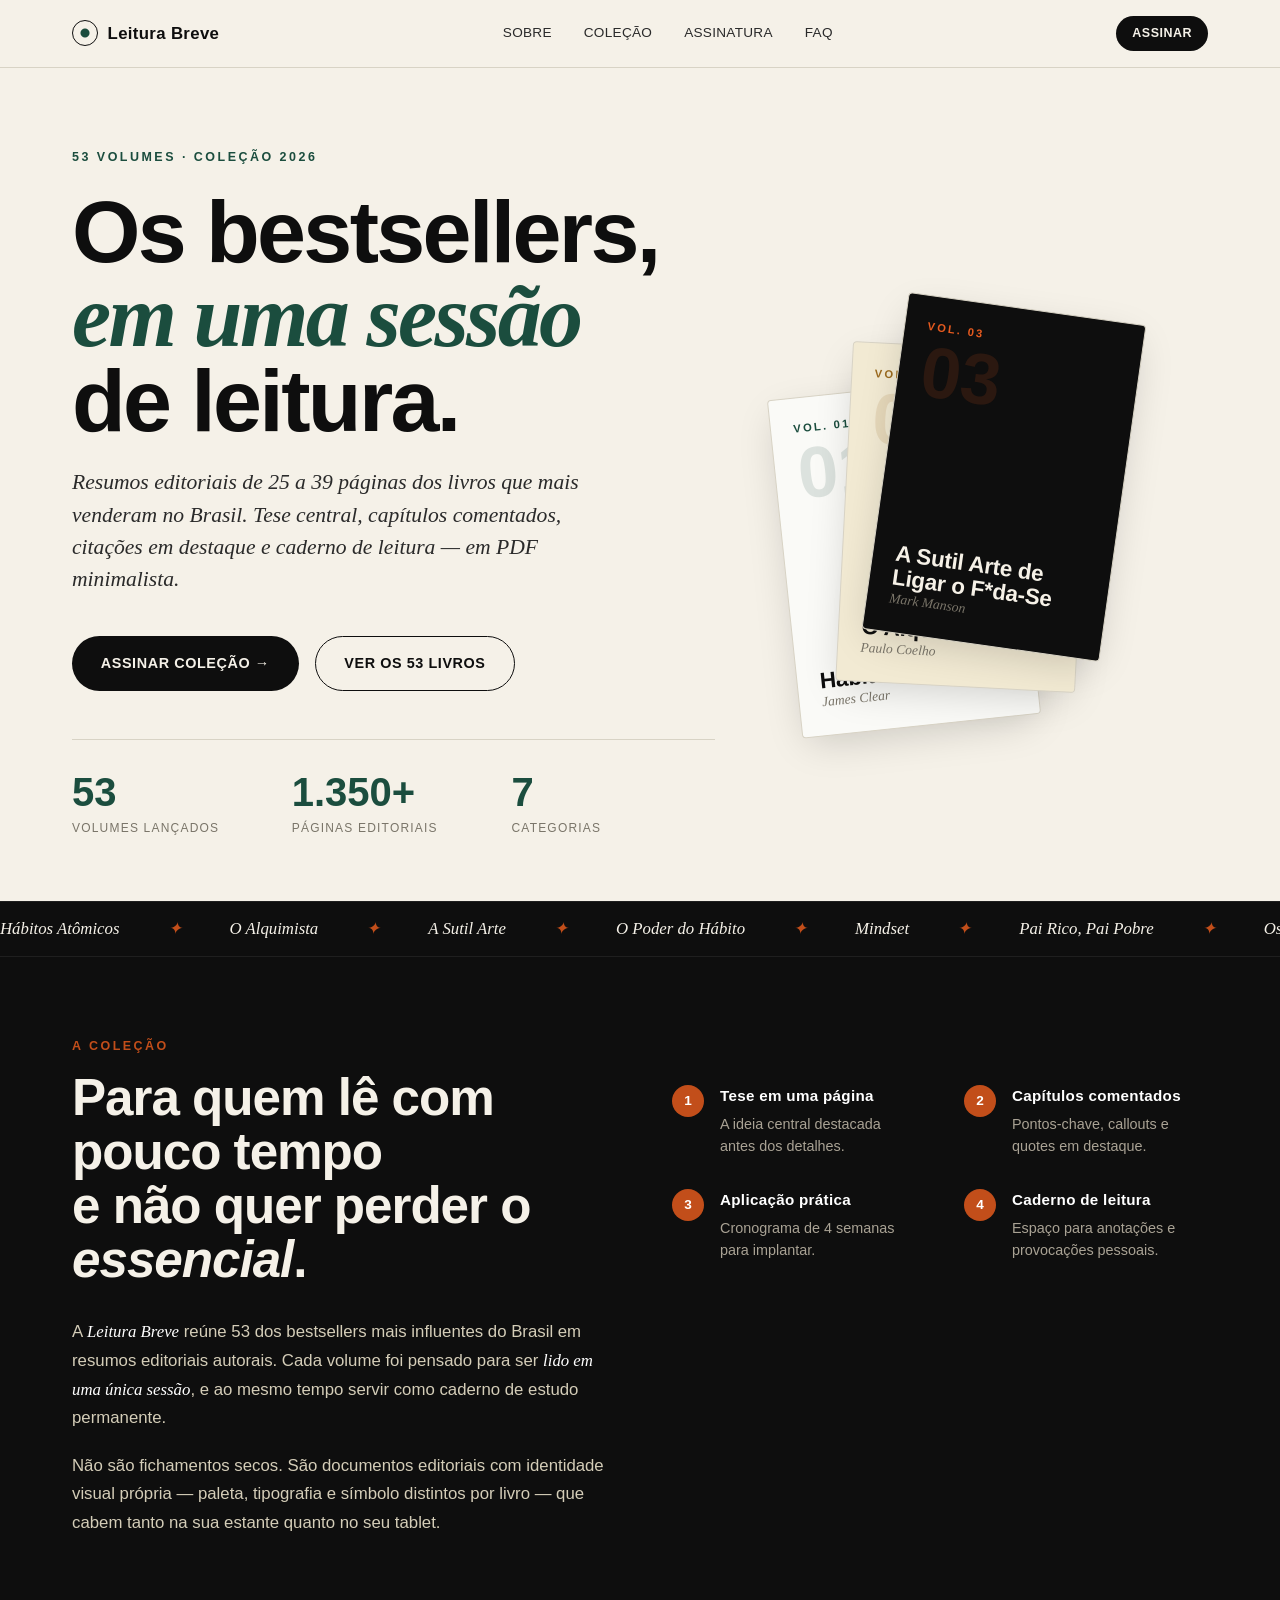
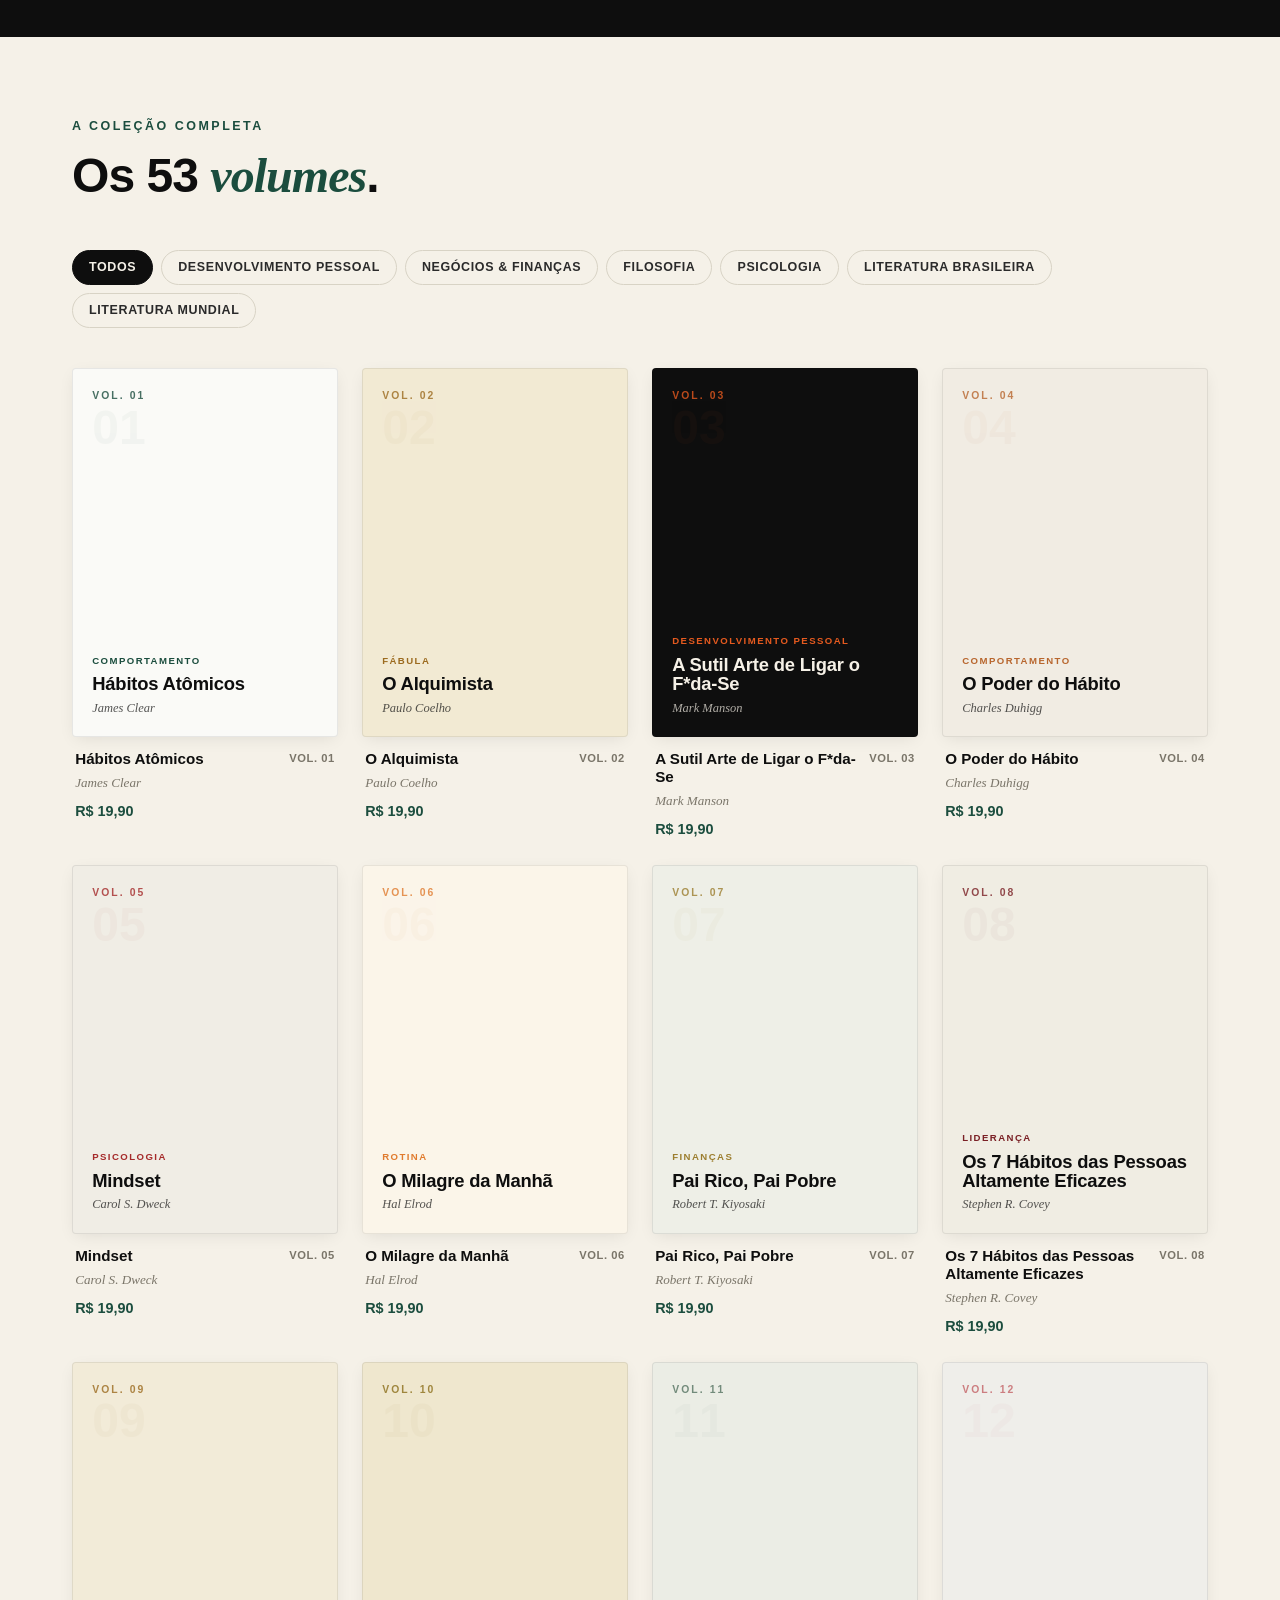
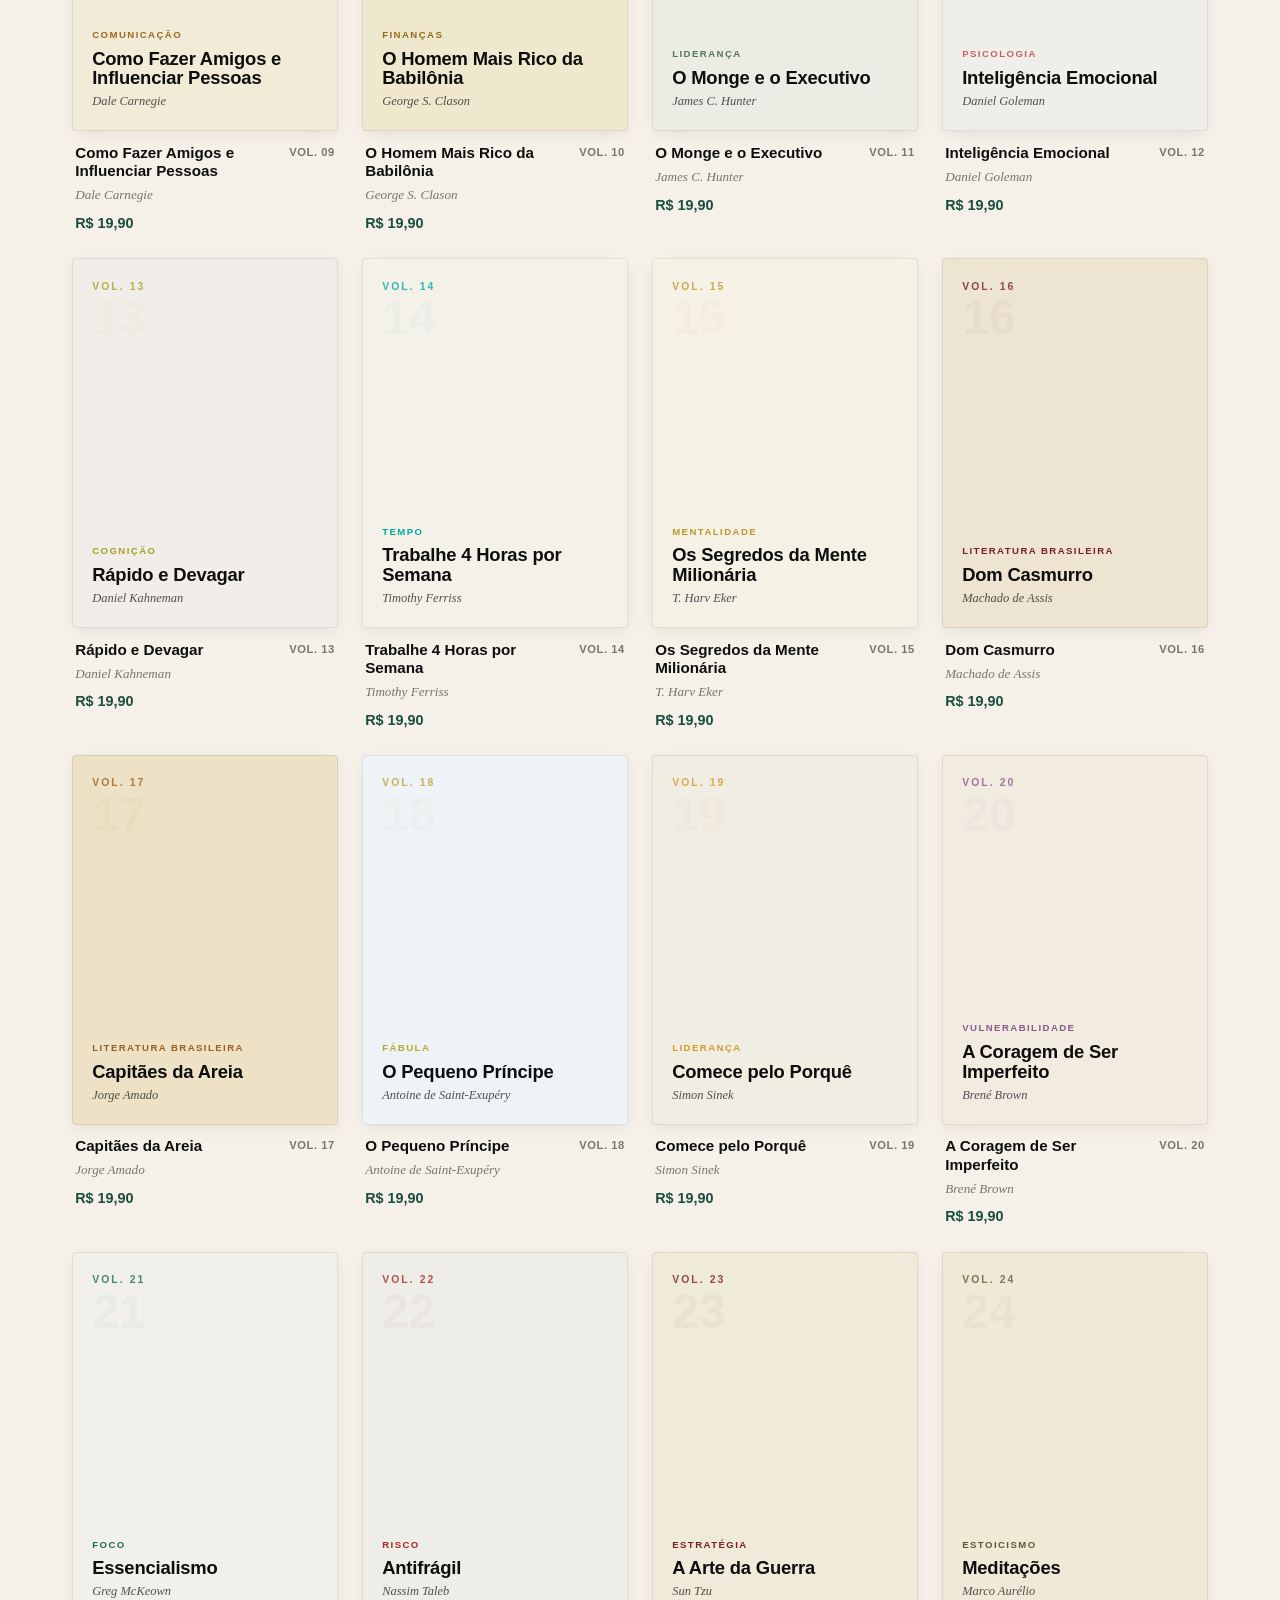
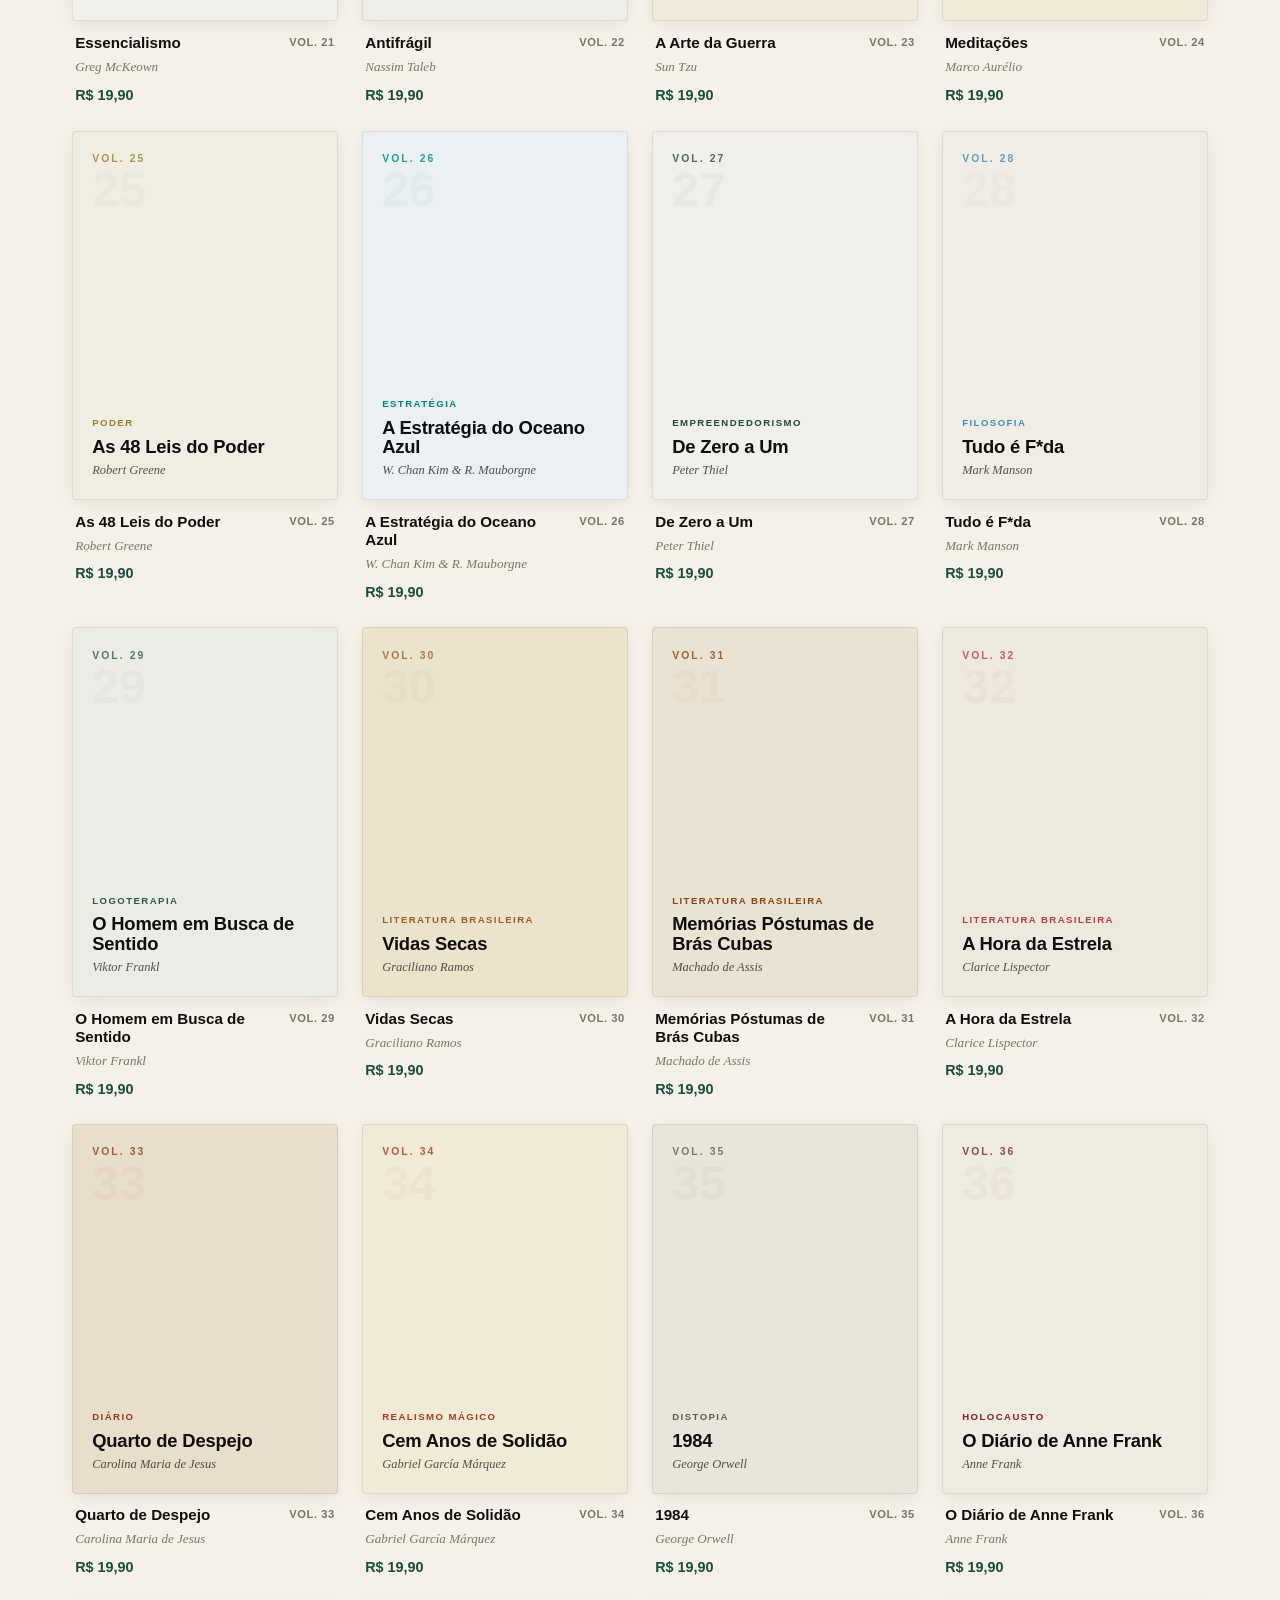
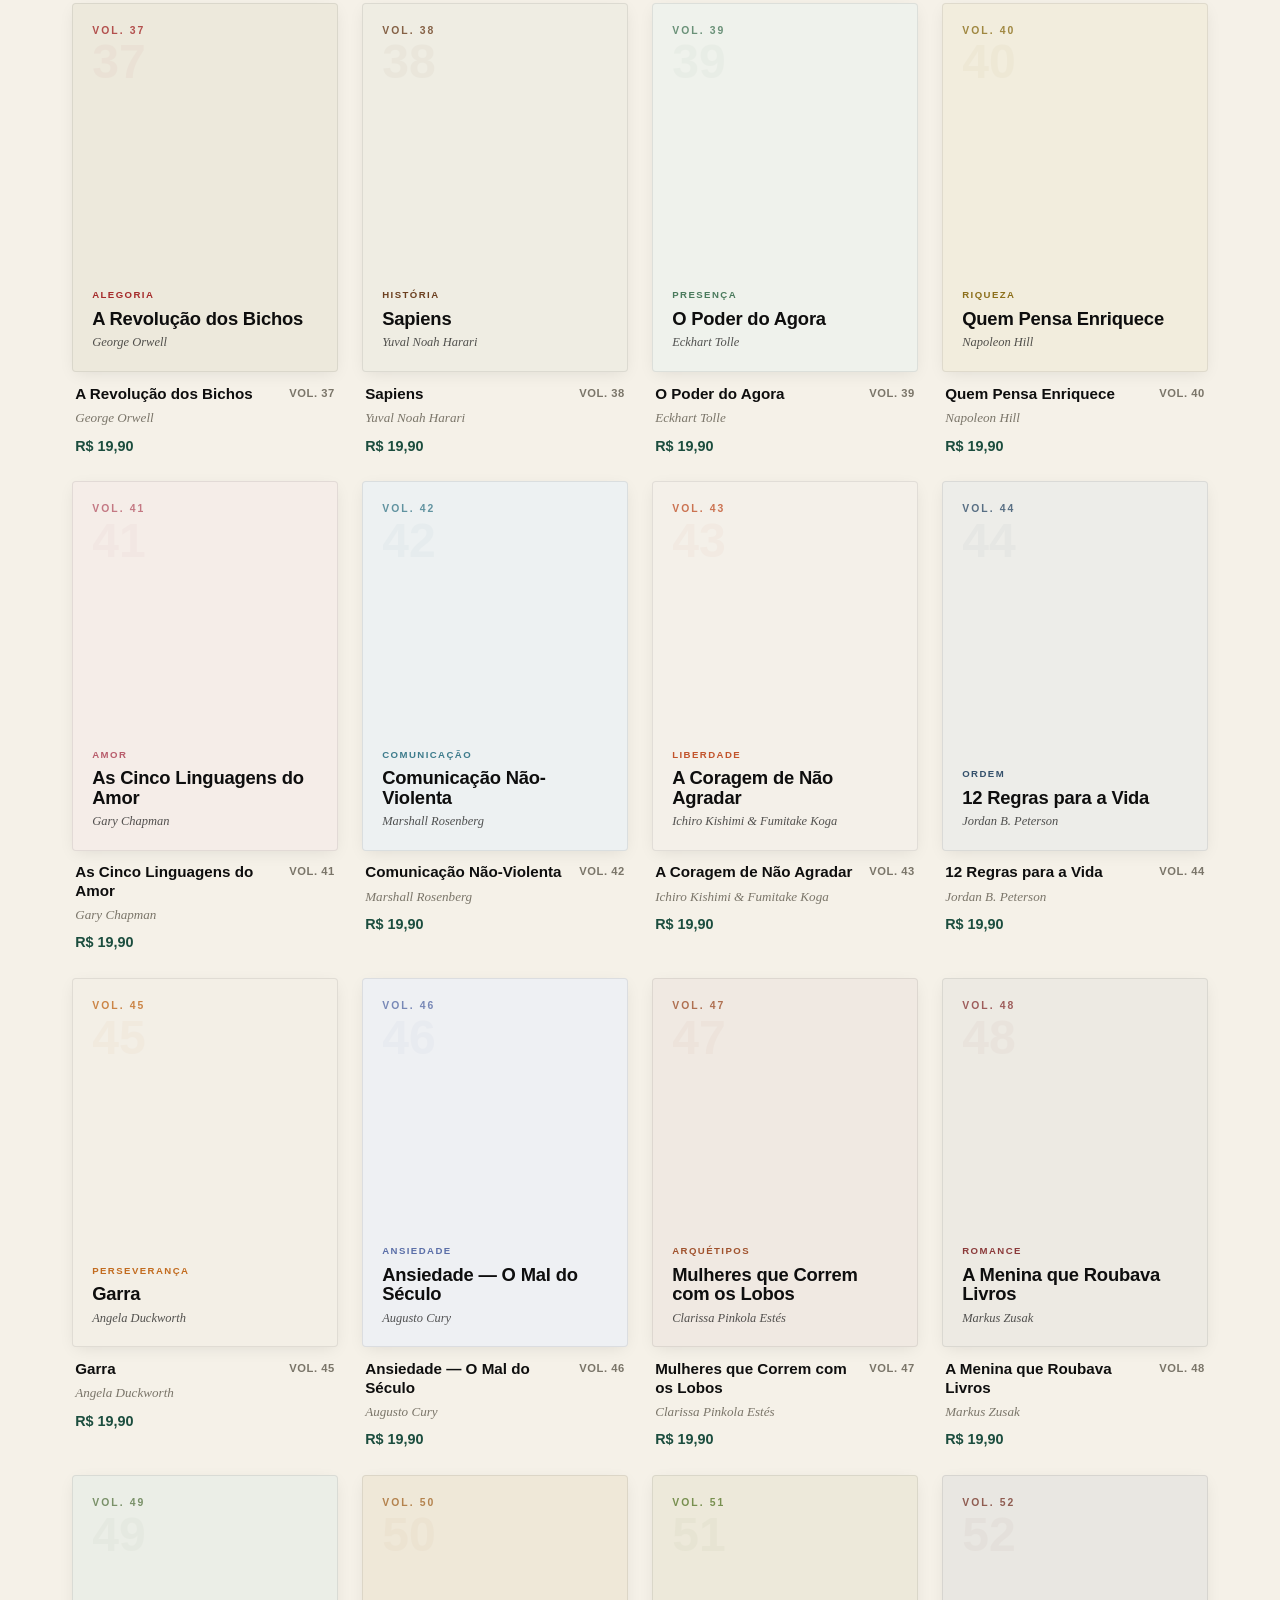
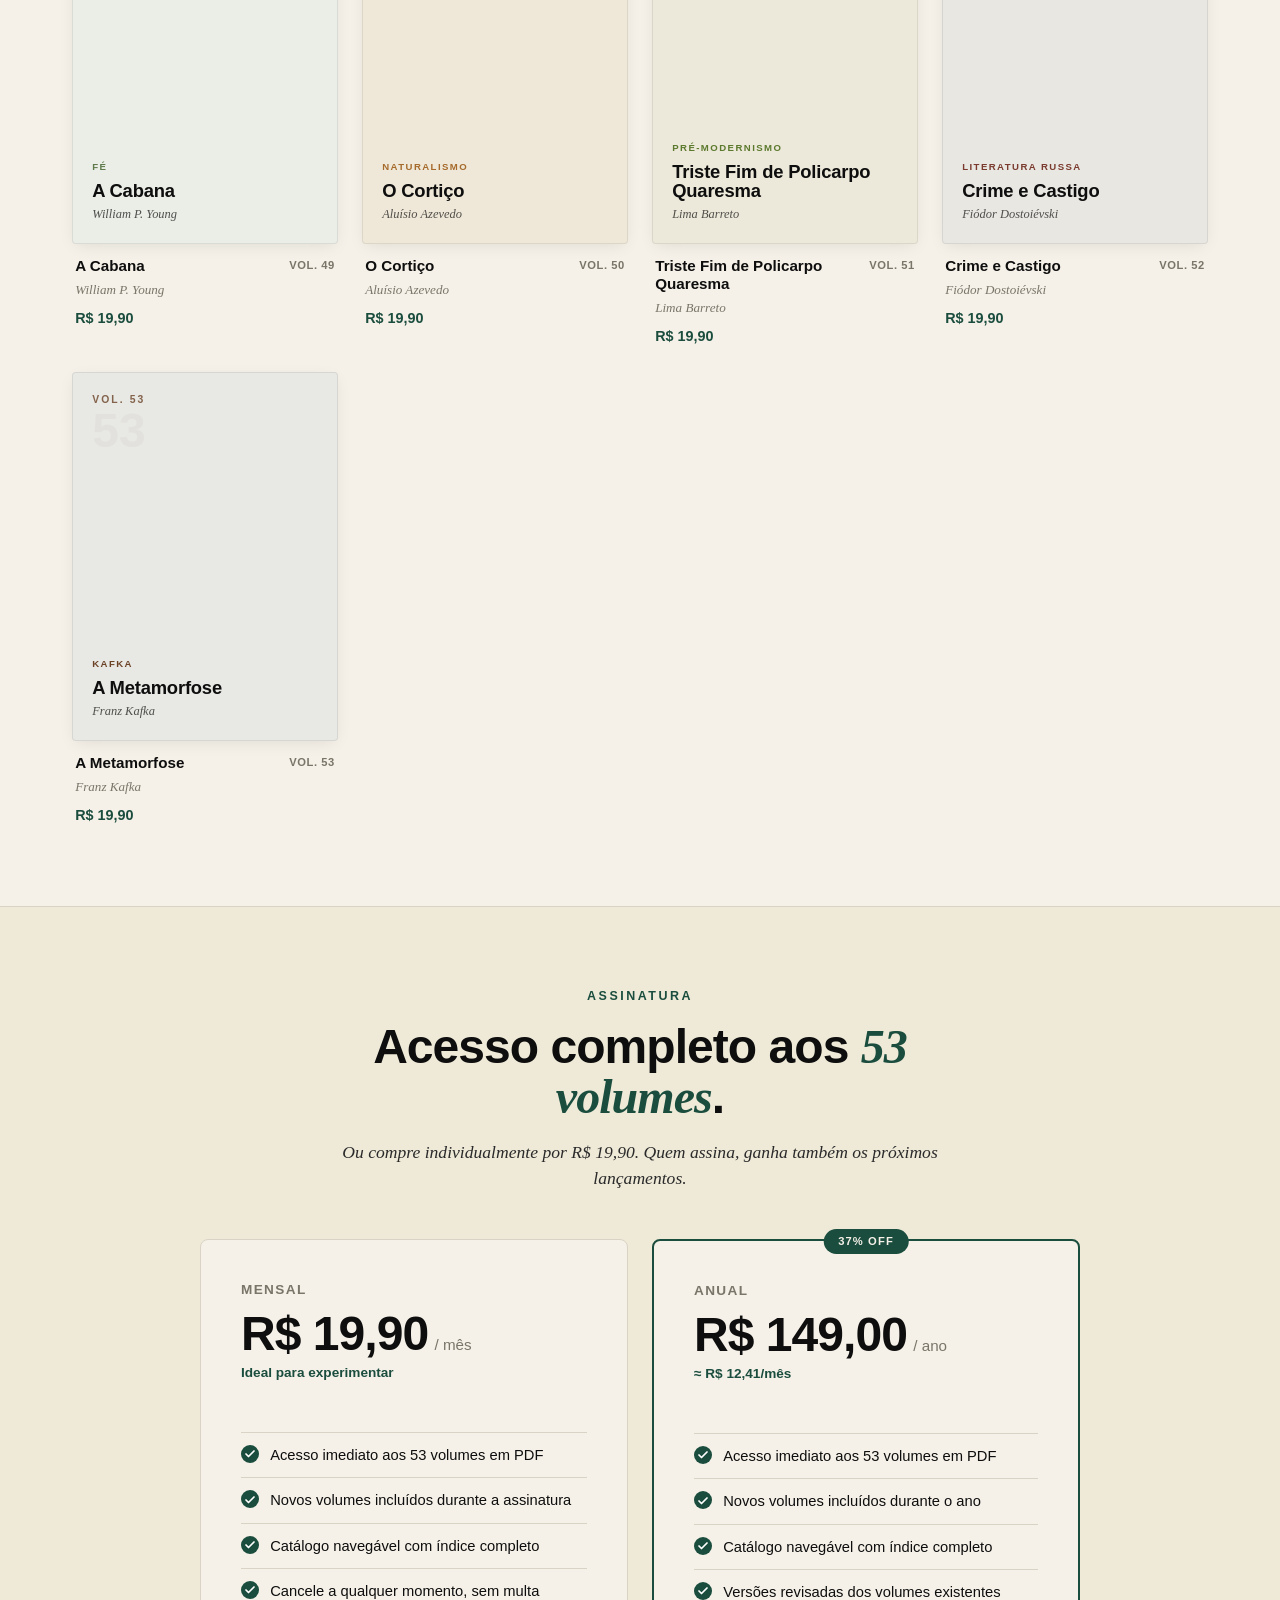
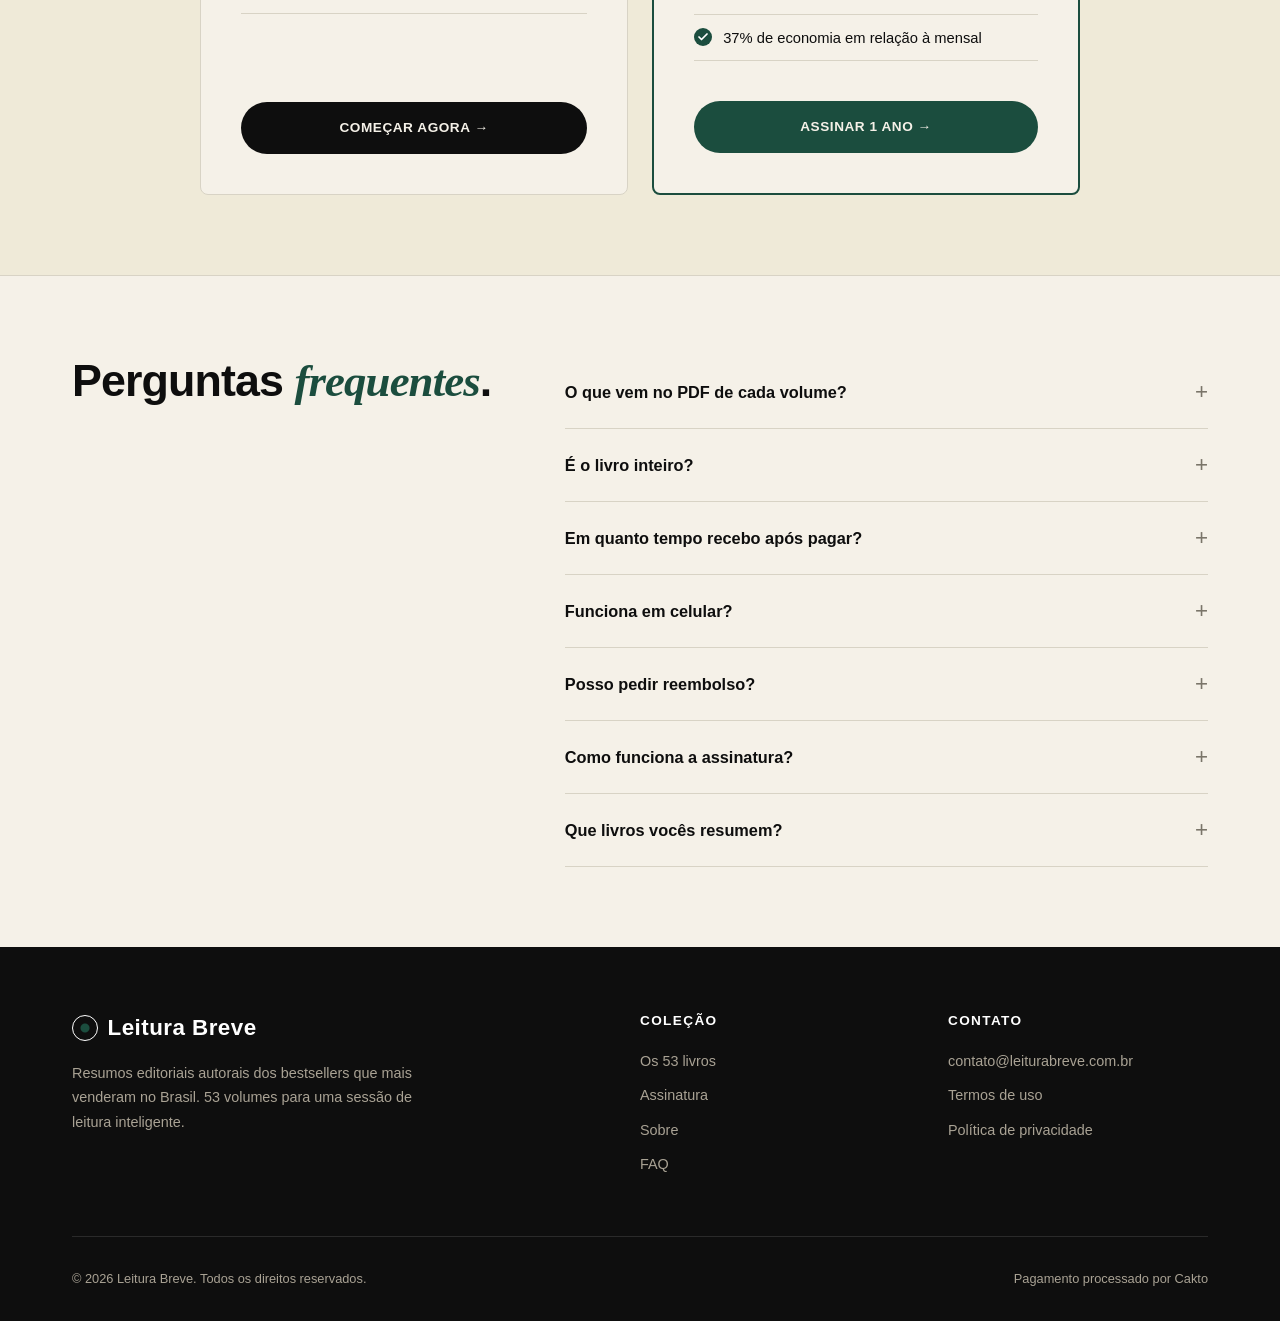
==== commit 560e2e76: "Add Vols. 39-53 (15 new books), expand collection to 53 volumes New books (books_data_3.py), each wi" ====
--- a/index.html
+++ b/index.html
@@ -4,8 +4,8 @@
 <meta charset="UTF-8">
 <meta name="viewport" content="width=device-width,initial-scale=1.0">
 <title>Leitura Breve — 38 bestsellers em resumos editoriais</title>
-<meta name="description" content="38 resumos editoriais de bestsellers (Hábitos Atômicos, O Alquimista, 1984, Cem Anos de Solidão e mais). PDFs com tese, capítulos comentados, citações e caderno de leitura.">
-<meta property="og:title" content="Leitura Breve — Coleção de 38 resumos editoriais">
+<meta name="description" content="53 resumos editoriais de bestsellers (Hábitos Atômicos, O Alquimista, 1984, Cem Anos de Solidão e mais). PDFs com tese, capítulos comentados, citações e caderno de leitura.">
+<meta property="og:title" content="Leitura Breve — Coleção de 53 resumos editoriais">
 <meta property="og:description" content="Os bestsellers que mais venderam no Brasil em resumos editoriais de 25 a 39 páginas.">
 <link rel="icon" href="data:image/svg+xml,&lt;svg xmlns='http://www.w3.org/2000/svg' viewBox='0 0 100 100'&gt;&lt;circle cx='50' cy='50' r='44' fill='none' stroke='%231B4D3E' stroke-width='6'/&gt;&lt;circle cx='50' cy='50' r='10' fill='%231B4D3E'/&gt;&lt;/svg&gt;">
 <link rel="stylesheet" href="styles.css">
@@ -28,16 +28,16 @@
 <header class="hero">
   <div class="wrap hero-grid">
     <div>
-      <div class="hero-eyebrow">38 volumes · Coleção 2026</div>
+      <div class="hero-eyebrow">53 volumes · Coleção 2026</div>
       <h1 class="hero-title">Os bestsellers,<br><em>em uma sessão</em><br>de leitura.</h1>
       <p class="hero-sub">Resumos editoriais de 25 a 39 páginas dos livros que mais venderam no Brasil. Tese central, capítulos comentados, citações em destaque e caderno de leitura — em PDF minimalista.</p>
       <div class="hero-ctas">
         <a href="#planos" class="btn-primary">Assinar coleção →</a>
-        <a href="#galeria" class="btn-secondary">Ver os 38 livros</a>
+        <a href="#galeria" class="btn-secondary">Ver os 53 livros</a>
       </div>
       <div class="hero-stats">
-        <div><div class="stat-num">38</div><div class="stat-label">Volumes lançados</div></div>
-        <div><div class="stat-num">980+</div><div class="stat-label">Páginas editoriais</div></div>
+        <div><div class="stat-num">53</div><div class="stat-label">Volumes lançados</div></div>
+        <div><div class="stat-num">1.350+</div><div class="stat-label">Páginas editoriais</div></div>
         <div><div class="stat-num">7</div><div class="stat-label">Categorias</div></div>
       </div>
     </div>
@@ -96,7 +96,7 @@
     <div>
       <div class="about-eyebrow">A coleção</div>
       <h2>Para quem lê com pouco tempo<br>e não quer perder o <em>essencial</em>.</h2>
-      <p>A <em>Leitura Breve</em> reúne 38 dos bestsellers mais influentes do Brasil em resumos editoriais autorais. Cada volume foi pensado para ser <em>lido em uma única sessão</em>, e ao mesmo tempo servir como caderno de estudo permanente.</p>
+      <p>A <em>Leitura Breve</em> reúne 53 dos bestsellers mais influentes do Brasil em resumos editoriais autorais. Cada volume foi pensado para ser <em>lido em uma única sessão</em>, e ao mesmo tempo servir como caderno de estudo permanente.</p>
       <p>Não são fichamentos secos. São documentos editoriais com identidade visual própria — paleta, tipografia e símbolo distintos por livro — que cabem tanto na sua estante quanto no seu tablet.</p>
     </div>
     <div>
@@ -127,7 +127,7 @@
     <div class="section-head">
       <div class="left">
         <div class="section-eyebrow">A coleção completa</div>
-        <h2>Os 38 <em>volumes</em>.</h2>
+        <h2>Os 53 <em>volumes</em>.</h2>
       </div>
     </div>
     <div class="filters">
@@ -976,6 +976,336 @@
     <div class="book-price">R$ 19,90</div>
   </div>
 </article>
+
+<article class="book-card" data-vol="39" data-category="Presença · Espiritualidade · Mente">
+  <div class="book-cover" style="background:#EFF2EC;color:#0E0E0E">
+    <div>
+      <div class="book-cover-vol" style="color:#4A7A5C">VOL. 39</div>
+      <div class="book-cover-num" style="color:#4A7A5C33">39</div>
+    </div>
+    <div>
+      <div class="book-cover-cat" style="color:#4A7A5C">Presença</div>
+      <div class="book-cover-title">O Poder do Agora</div>
+      <div class="book-cover-author">Eckhart Tolle</div>
+    </div>
+  </div>
+  <div class="book-info">
+    <div class="book-title-row">
+      <div class="book-info-title">O Poder do Agora</div>
+      <div class="book-info-vol">VOL. 39</div>
+    </div>
+    <div class="book-info-author">Eckhart Tolle</div>
+    <div class="book-price">R$ 19,90</div>
+  </div>
+</article>
+
+<article class="book-card" data-vol="40" data-category="Riqueza · Mentalidade · Clássico americano">
+  <div class="book-cover" style="background:#F2EDDD;color:#0E0E0E">
+    <div>
+      <div class="book-cover-vol" style="color:#8C6F1A">VOL. 40</div>
+      <div class="book-cover-num" style="color:#8C6F1A33">40</div>
+    </div>
+    <div>
+      <div class="book-cover-cat" style="color:#8C6F1A">Riqueza</div>
+      <div class="book-cover-title">Quem Pensa Enriquece</div>
+      <div class="book-cover-author">Napoleon Hill</div>
+    </div>
+  </div>
+  <div class="book-info">
+    <div class="book-title-row">
+      <div class="book-info-title">Quem Pensa Enriquece</div>
+      <div class="book-info-vol">VOL. 40</div>
+    </div>
+    <div class="book-info-author">Napoleon Hill</div>
+    <div class="book-price">R$ 19,90</div>
+  </div>
+</article>
+
+<article class="book-card" data-vol="41" data-category="Amor · Casal · Comunicação">
+  <div class="book-cover" style="background:#F5EDE8;color:#0E0E0E">
+    <div>
+      <div class="book-cover-vol" style="color:#B85C6B">VOL. 41</div>
+      <div class="book-cover-num" style="color:#B85C6B33">41</div>
+    </div>
+    <div>
+      <div class="book-cover-cat" style="color:#B85C6B">Amor</div>
+      <div class="book-cover-title">As Cinco Linguagens do Amor</div>
+      <div class="book-cover-author">Gary Chapman</div>
+    </div>
+  </div>
+  <div class="book-info">
+    <div class="book-title-row">
+      <div class="book-info-title">As Cinco Linguagens do Amor</div>
+      <div class="book-info-vol">VOL. 41</div>
+    </div>
+    <div class="book-info-author">Gary Chapman</div>
+    <div class="book-price">R$ 19,90</div>
+  </div>
+</article>
+
+<article class="book-card" data-vol="42" data-category="Comunicação · Empatia · Conflito">
+  <div class="book-cover" style="background:#EDF1F2;color:#0E0E0E">
+    <div>
+      <div class="book-cover-vol" style="color:#3E7C8C">VOL. 42</div>
+      <div class="book-cover-num" style="color:#3E7C8C33">42</div>
+    </div>
+    <div>
+      <div class="book-cover-cat" style="color:#3E7C8C">Comunicação</div>
+      <div class="book-cover-title">Comunicação Não-Violenta</div>
+      <div class="book-cover-author">Marshall Rosenberg</div>
+    </div>
+  </div>
+  <div class="book-info">
+    <div class="book-title-row">
+      <div class="book-info-title">Comunicação Não-Violenta</div>
+      <div class="book-info-vol">VOL. 42</div>
+    </div>
+    <div class="book-info-author">Marshall Rosenberg</div>
+    <div class="book-price">R$ 19,90</div>
+  </div>
+</article>
+
+<article class="book-card" data-vol="43" data-category="Liberdade · Psicologia de Adler · Diálogo">
+  <div class="book-cover" style="background:#F4F0E9;color:#0E0E0E">
+    <div>
+      <div class="book-cover-vol" style="color:#C2542C">VOL. 43</div>
+      <div class="book-cover-num" style="color:#C2542C33">43</div>
+    </div>
+    <div>
+      <div class="book-cover-cat" style="color:#C2542C">Liberdade</div>
+      <div class="book-cover-title">A Coragem de Não Agradar</div>
+      <div class="book-cover-author">Ichiro Kishimi & Fumitake Koga</div>
+    </div>
+  </div>
+  <div class="book-info">
+    <div class="book-title-row">
+      <div class="book-info-title">A Coragem de Não Agradar</div>
+      <div class="book-info-vol">VOL. 43</div>
+    </div>
+    <div class="book-info-author">Ichiro Kishimi & Fumitake Koga</div>
+    <div class="book-price">R$ 19,90</div>
+  </div>
+</article>
+
+<article class="book-card" data-vol="44" data-category="Ordem · Responsabilidade · Sentido">
+  <div class="book-cover" style="background:#EDEDE9;color:#0E0E0E">
+    <div>
+      <div class="book-cover-vol" style="color:#34506B">VOL. 44</div>
+      <div class="book-cover-num" style="color:#34506B33">44</div>
+    </div>
+    <div>
+      <div class="book-cover-cat" style="color:#34506B">Ordem</div>
+      <div class="book-cover-title">12 Regras para a Vida</div>
+      <div class="book-cover-author">Jordan B. Peterson</div>
+    </div>
+  </div>
+  <div class="book-info">
+    <div class="book-title-row">
+      <div class="book-info-title">12 Regras para a Vida</div>
+      <div class="book-info-vol">VOL. 44</div>
+    </div>
+    <div class="book-info-author">Jordan B. Peterson</div>
+    <div class="book-price">R$ 19,90</div>
+  </div>
+</article>
+
+<article class="book-card" data-vol="45" data-category="Perseverança · Talento · Esforço">
+  <div class="book-cover" style="background:#F3EFE6;color:#0E0E0E">
+    <div>
+      <div class="book-cover-vol" style="color:#C26B1F">VOL. 45</div>
+      <div class="book-cover-num" style="color:#C26B1F33">45</div>
+    </div>
+    <div>
+      <div class="book-cover-cat" style="color:#C26B1F">Perseverança</div>
+      <div class="book-cover-title">Garra</div>
+      <div class="book-cover-author">Angela Duckworth</div>
+    </div>
+  </div>
+  <div class="book-info">
+    <div class="book-title-row">
+      <div class="book-info-title">Garra</div>
+      <div class="book-info-vol">VOL. 45</div>
+    </div>
+    <div class="book-info-author">Angela Duckworth</div>
+    <div class="book-price">R$ 19,90</div>
+  </div>
+</article>
+
+<article class="book-card" data-vol="46" data-category="Ansiedade · Mente · Autor brasileiro">
+  <div class="book-cover" style="background:#EEF0F3;color:#0E0E0E">
+    <div>
+      <div class="book-cover-vol" style="color:#5B6FA8">VOL. 46</div>
+      <div class="book-cover-num" style="color:#5B6FA833">46</div>
+    </div>
+    <div>
+      <div class="book-cover-cat" style="color:#5B6FA8">Ansiedade</div>
+      <div class="book-cover-title">Ansiedade — O Mal do Século</div>
+      <div class="book-cover-author">Augusto Cury</div>
+    </div>
+  </div>
+  <div class="book-info">
+    <div class="book-title-row">
+      <div class="book-info-title">Ansiedade — O Mal do Século</div>
+      <div class="book-info-vol">VOL. 46</div>
+    </div>
+    <div class="book-info-author">Augusto Cury</div>
+    <div class="book-price">R$ 19,90</div>
+  </div>
+</article>
+
+<article class="book-card" data-vol="47" data-category="Arquétipos · Psicologia junguiana · Feminino">
+  <div class="book-cover" style="background:#F0E9E2;color:#0E0E0E">
+    <div>
+      <div class="book-cover-vol" style="color:#A0522D">VOL. 47</div>
+      <div class="book-cover-num" style="color:#A0522D33">47</div>
+    </div>
+    <div>
+      <div class="book-cover-cat" style="color:#A0522D">Arquétipos</div>
+      <div class="book-cover-title">Mulheres que Correm com os Lobos</div>
+      <div class="book-cover-author">Clarissa Pinkola Estés</div>
+    </div>
+  </div>
+  <div class="book-info">
+    <div class="book-title-row">
+      <div class="book-info-title">Mulheres que Correm com os Lobos</div>
+      <div class="book-info-vol">VOL. 47</div>
+    </div>
+    <div class="book-info-author">Clarissa Pinkola Estés</div>
+    <div class="book-price">R$ 19,90</div>
+  </div>
+</article>
+
+<article class="book-card" data-vol="48" data-category="Romance · Guerra · Narrado pela Morte">
+  <div class="book-cover" style="background:#EDEAE3;color:#0E0E0E">
+    <div>
+      <div class="book-cover-vol" style="color:#8B3A3A">VOL. 48</div>
+      <div class="book-cover-num" style="color:#8B3A3A33">48</div>
+    </div>
+    <div>
+      <div class="book-cover-cat" style="color:#8B3A3A">Romance</div>
+      <div class="book-cover-title">A Menina que Roubava Livros</div>
+      <div class="book-cover-author">Markus Zusak</div>
+    </div>
+  </div>
+  <div class="book-info">
+    <div class="book-title-row">
+      <div class="book-info-title">A Menina que Roubava Livros</div>
+      <div class="book-info-vol">VOL. 48</div>
+    </div>
+    <div class="book-info-author">Markus Zusak</div>
+    <div class="book-price">R$ 19,90</div>
+  </div>
+</article>
+
+<article class="book-card" data-vol="49" data-category="Fé · Luto · Perdão">
+  <div class="book-cover" style="background:#EBEEE7;color:#0E0E0E">
+    <div>
+      <div class="book-cover-vol" style="color:#5E7A4A">VOL. 49</div>
+      <div class="book-cover-num" style="color:#5E7A4A33">49</div>
+    </div>
+    <div>
+      <div class="book-cover-cat" style="color:#5E7A4A">Fé</div>
+      <div class="book-cover-title">A Cabana</div>
+      <div class="book-cover-author">William P. Young</div>
+    </div>
+  </div>
+  <div class="book-info">
+    <div class="book-title-row">
+      <div class="book-info-title">A Cabana</div>
+      <div class="book-info-vol">VOL. 49</div>
+    </div>
+    <div class="book-info-author">William P. Young</div>
+    <div class="book-price">R$ 19,90</div>
+  </div>
+</article>
+
+<article class="book-card" data-vol="50" data-category="Naturalismo · Brasil do século XIX · Clássico">
+  <div class="book-cover" style="background:#EFE8D8;color:#0E0E0E">
+    <div>
+      <div class="book-cover-vol" style="color:#A66A2C">VOL. 50</div>
+      <div class="book-cover-num" style="color:#A66A2C33">50</div>
+    </div>
+    <div>
+      <div class="book-cover-cat" style="color:#A66A2C">Naturalismo</div>
+      <div class="book-cover-title">O Cortiço</div>
+      <div class="book-cover-author">Aluísio Azevedo</div>
+    </div>
+  </div>
+  <div class="book-info">
+    <div class="book-title-row">
+      <div class="book-info-title">O Cortiço</div>
+      <div class="book-info-vol">VOL. 50</div>
+    </div>
+    <div class="book-info-author">Aluísio Azevedo</div>
+    <div class="book-price">R$ 19,90</div>
+  </div>
+</article>
+
+<article class="book-card" data-vol="51" data-category="Pré-modernismo · Patriotismo · Tragédia">
+  <div class="book-cover" style="background:#EDE9DA;color:#0E0E0E">
+    <div>
+      <div class="book-cover-vol" style="color:#5C7A2E">VOL. 51</div>
+      <div class="book-cover-num" style="color:#5C7A2E33">51</div>
+    </div>
+    <div>
+      <div class="book-cover-cat" style="color:#5C7A2E">Pré-modernismo</div>
+      <div class="book-cover-title">Triste Fim de Policarpo Quaresma</div>
+      <div class="book-cover-author">Lima Barreto</div>
+    </div>
+  </div>
+  <div class="book-info">
+    <div class="book-title-row">
+      <div class="book-info-title">Triste Fim de Policarpo Quaresma</div>
+      <div class="book-info-vol">VOL. 51</div>
+    </div>
+    <div class="book-info-author">Lima Barreto</div>
+    <div class="book-price">R$ 19,90</div>
+  </div>
+</article>
+
+<article class="book-card" data-vol="52" data-category="Literatura russa · Culpa · Consciência">
+  <div class="book-cover" style="background:#E9E7E2;color:#0E0E0E">
+    <div>
+      <div class="book-cover-vol" style="color:#7A3B2E">VOL. 52</div>
+      <div class="book-cover-num" style="color:#7A3B2E33">52</div>
+    </div>
+    <div>
+      <div class="book-cover-cat" style="color:#7A3B2E">Literatura russa</div>
+      <div class="book-cover-title">Crime e Castigo</div>
+      <div class="book-cover-author">Fiódor Dostoiévski</div>
+    </div>
+  </div>
+  <div class="book-info">
+    <div class="book-title-row">
+      <div class="book-info-title">Crime e Castigo</div>
+      <div class="book-info-vol">VOL. 52</div>
+    </div>
+    <div class="book-info-author">Fiódor Dostoiévski</div>
+    <div class="book-price">R$ 19,90</div>
+  </div>
+</article>
+
+<article class="book-card" data-vol="53" data-category="Kafka · Absurdo · Modernidade">
+  <div class="book-cover" style="background:#E8E8E4;color:#0E0E0E">
+    <div>
+      <div class="book-cover-vol" style="color:#6B4226">VOL. 53</div>
+      <div class="book-cover-num" style="color:#6B422633">53</div>
+    </div>
+    <div>
+      <div class="book-cover-cat" style="color:#6B4226">Kafka</div>
+      <div class="book-cover-title">A Metamorfose</div>
+      <div class="book-cover-author">Franz Kafka</div>
+    </div>
+  </div>
+  <div class="book-info">
+    <div class="book-title-row">
+      <div class="book-info-title">A Metamorfose</div>
+      <div class="book-info-vol">VOL. 53</div>
+    </div>
+    <div class="book-info-author">Franz Kafka</div>
+    <div class="book-price">R$ 19,90</div>
+  </div>
+</article>
     </div>
   </div>
 </section>
@@ -984,7 +1314,7 @@
   <div class="wrap">
     <div class="plans-head">
       <div class="section-eyebrow">Assinatura</div>
-      <h2>Acesso completo aos <em>38 volumes</em>.</h2>
+      <h2>Acesso completo aos <em>53 volumes</em>.</h2>
       <p>Ou compre individualmente por R$ 19,90. Quem assina, ganha também os próximos lançamentos.</p>
     </div>
     <div class="plans-grid">
@@ -997,7 +1327,7 @@
         </div>
         <div class="plan-savings">Ideal para experimentar</div>
         <ul class="plan-features">
-          <li><span>Acesso imediato aos 38 volumes em PDF</span></li>
+          <li><span>Acesso imediato aos 53 volumes em PDF</span></li>
           <li><span>Novos volumes incluídos durante a assinatura</span></li>
           <li><span>Catálogo navegável com índice completo</span></li>
           <li><span>Cancele a qualquer momento, sem multa</span></li>
@@ -1014,7 +1344,7 @@
         </div>
         <div class="plan-savings">≈ R$ 12,41/mês</div>
         <ul class="plan-features">
-          <li><span>Acesso imediato aos 38 volumes em PDF</span></li>
+          <li><span>Acesso imediato aos 53 volumes em PDF</span></li>
           <li><span>Novos volumes incluídos durante o ano</span></li>
           <li><span>Catálogo navegável com índice completo</span></li>
           <li><span>Versões revisadas dos volumes existentes</span></li>
@@ -1055,7 +1385,7 @@
       </details>
       <details class="faq-item">
         <summary>Como funciona a assinatura?</summary>
-        <p>Você ganha acesso aos 38 volumes existentes + todos os próximos lançamentos enquanto a assinatura estiver ativa. Cancele quando quiser, sem multa. A renovação é automática (mensal ou anual).</p>
+        <p>Você ganha acesso aos 53 volumes existentes + todos os próximos lançamentos enquanto a assinatura estiver ativa. Cancele quando quiser, sem multa. A renovação é automática (mensal ou anual).</p>
       </details>
       <details class="faq-item">
         <summary>Que livros vocês resumem?</summary>
@@ -1070,12 +1400,12 @@
     <div class="footer-grid">
       <div>
         <div class="logo">Leitura Breve</div>
-        <p>Resumos editoriais autorais dos bestsellers que mais venderam no Brasil. 38 volumes para uma sessão de leitura inteligente.</p>
+        <p>Resumos editoriais autorais dos bestsellers que mais venderam no Brasil. 53 volumes para uma sessão de leitura inteligente.</p>
       </div>
       <div>
         <h3>Coleção</h3>
         <ul>
-          <li><a href="#galeria">Os 38 livros</a></li>
+          <li><a href="#galeria">Os 53 livros</a></li>
           <li><a href="#planos">Assinatura</a></li>
           <li><a href="#sobre">Sobre</a></li>
           <li><a href="#faq">FAQ</a></li>
@@ -1129,7 +1459,7 @@
   </div>
 </div>
 
-<script>window.LB_BOOKS = {"01": {"vol": "01", "title": "Hábitos Atômicos", "author": "James Clear", "category": "Comportamento · Desenvolvimento pessoal", "tese": "Você não se eleva ao nível das suas metas — cai ao nível dos seus sistemas.", "quote": "Hábitos são os juros compostos do autoaperfeiçoamento.", "paper": "#FAFAF7", "accent": "#1B4D3E", "ink": "#0E0E0E", "cakto": "https://app.cakto.com.br/checkout/REPLACE_ME_VOL_01", "bullets": ["Resumo editorial de 25-39 páginas", "Tese central, capítulos comentados e citações", "Aplicação prática + cronograma de 4 semanas", "Caderno de leitura com espaço para anotações", "PDF em A4, design minimalista moderno"]}, "02": {"vol": "02", "title": "O Alquimista", "author": "Paulo Coelho", "category": "Fábula · Filosófico · Literatura brasileira", "tese": "Quando você quer alguma coisa, todo o universo conspira para que você realize o seu desejo.", "quote": "Maktub. Está escrito.", "paper": "#F2EAD3", "accent": "#9C6B1F", "ink": "#0E0E0E", "cakto": "https://app.cakto.com.br/checkout/REPLACE_ME_VOL_02", "bullets": ["Resumo editorial de 25-39 páginas", "Tese central, capítulos comentados e citações", "Aplicação prática + cronograma de 4 semanas", "Caderno de leitura com espaço para anotações", "PDF em A4, design minimalista moderno"]}, "03": {"vol": "03", "title": "A Sutil Arte de Ligar o F*da-Se", "author": "Mark Manson", "category": "Desenvolvimento pessoal · Contraintuitivo", "tese": "Não dar a mínima não é apatia. É escolher exatamente sobre o que se importar.", "quote": "Escolha o seu sofrimento.", "paper": "#0E0E0E", "accent": "#E55A1F", "ink": "#F6F1E7", "cakto": "https://app.cakto.com.br/checkout/REPLACE_ME_VOL_03", "bullets": ["Resumo editorial de 25-39 páginas", "Tese central, capítulos comentados e citações", "Aplicação prática + cronograma de 4 semanas", "Caderno de leitura com espaço para anotações", "PDF em A4, design minimalista moderno"]}, "04": {"vol": "04", "title": "O Poder do Hábito", "author": "Charles Duhigg", "category": "Comportamento · Neurociência · Negócios", "tese": "Todo hábito é um loop deixa → rotina → recompensa. Compreender o loop é o começo de transformá-lo.", "quote": "A vida toda, tal como a conhecemos, é uma massa de hábitos.", "paper": "#F1ECE3", "accent": "#B8662E", "ink": "#0E0E0E", "cakto": "https://app.cakto.com.br/checkout/REPLACE_ME_VOL_04", "bullets": ["Resumo editorial de 25-39 páginas", "Tese central, capítulos comentados e citações", "Aplicação prática + cronograma de 4 semanas", "Caderno de leitura com espaço para anotações", "PDF em A4, design minimalista moderno"]}, "05": {"vol": "05", "title": "Mindset", "author": "Carol S. Dweck", "category": "Psicologia · Educação · Aprendizagem", "tese": "Não é o talento que define a sua trajetória, é a mentalidade com que você encara o esforço, a falha e a crítica.", "quote": "O passe que você consegue dar não é mais importante do que o passe que você ainda não consegue dar.", "paper": "#F0EDE5", "accent": "#A52A2A", "ink": "#0E0E0E", "cakto": "https://app.cakto.com.br/checkout/REPLACE_ME_VOL_05", "bullets": ["Resumo editorial de 25-39 páginas", "Tese central, capítulos comentados e citações", "Aplicação prática + cronograma de 4 semanas", "Caderno de leitura com espaço para anotações", "PDF em A4, design minimalista moderno"]}, "06": {"vol": "06", "title": "O Milagre da Manhã", "author": "Hal Elrod", "category": "Rotina · Disciplina · Manhã", "tese": "A forma como você acorda determina a qualidade do seu dia.", "quote": "O nível de sucesso que você alcança raramente ultrapassa o nível do seu desenvolvimento pessoal.", "paper": "#FBF5E9", "accent": "#E07B2E", "ink": "#0E0E0E", "cakto": "https://app.cakto.com.br/checkout/REPLACE_ME_VOL_06", "bullets": ["Resumo editorial de 25-39 páginas", "Tese central, capítulos comentados e citações", "Aplicação prática + cronograma de 4 semanas", "Caderno de leitura com espaço para anotações", "PDF em A4, design minimalista moderno"]}, "07": {"vol": "07", "title": "Pai Rico, Pai Pobre", "author": "Robert T. Kiyosaki", "category": "Finanças · Educação financeira · Mentalidade", "tese": "Não é o quanto você ganha — é o quanto você guarda, faz crescer e quantas gerações você banca com isso.", "quote": "Os ricos compram ativos. Os pobres só têm despesas.", "paper": "#EEEFE7", "accent": "#9C7E2F", "ink": "#0E0E0E", "cakto": "https://app.cakto.com.br/checkout/REPLACE_ME_VOL_07", "bullets": ["Resumo editorial de 25-39 páginas", "Tese central, capítulos comentados e citações", "Aplicação prática + cronograma de 4 semanas", "Caderno de leitura com espaço para anotações", "PDF em A4, design minimalista moderno"]}, "08": {"vol": "08", "title": "Os 7 Hábitos das Pessoas Altamente Eficazes", "author": "Stephen R. Covey", "category": "Liderança · Eficácia · Princípios", "tese": "Eficácia é caráter — não técnica. E caráter se constrói por princípios universais postos em hábito.", "quote": "Entre estímulo e resposta há um espaço. Nesse espaço está a nossa liberdade.", "paper": "#F0EDE3", "accent": "#7A2025", "ink": "#0E0E0E", "cakto": "https://app.cakto.com.br/checkout/REPLACE_ME_VOL_08", "bullets": ["Resumo editorial de 25-39 páginas", "Tese central, capítulos comentados e citações", "Aplicação prática + cronograma de 4 semanas", "Caderno de leitura com espaço para anotações", "PDF em A4, design minimalista moderno"]}, "09": {"vol": "09", "title": "Como Fazer Amigos e Influenciar Pessoas", "author": "Dale Carnegie", "category": "Comunicação · Relações · Persuasão", "tese": "Quase todo conflito humano nasce da necessidade não atendida de se sentir importante.", "quote": "Você pode fazer mais amigos em dois meses interessando-se pelos outros do que em dois anos tentando o contrário.", "paper": "#F2EBD8", "accent": "#9C6B1F", "ink": "#0E0E0E", "cakto": "https://app.cakto.com.br/checkout/REPLACE_ME_VOL_09", "bullets": ["Resumo editorial de 25-39 páginas", "Tese central, capítulos comentados e citações", "Aplicação prática + cronograma de 4 semanas", "Caderno de leitura com espaço para anotações", "PDF em A4, design minimalista moderno"]}, "10": {"vol": "10", "title": "O Homem Mais Rico da Babilônia", "author": "George S. Clason", "category": "Finanças · Parábola · Sabedoria antiga", "tese": "Riqueza não é mistério antigo nem privilégio moderno — é uma técnica simples que poucos têm a paciência de aplicar.", "quote": "Uma parte de tudo o que você ganha é sua para guardar.", "paper": "#EFE7CE", "accent": "#8C6F1A", "ink": "#0E0E0E", "cakto": "https://app.cakto.com.br/checkout/REPLACE_ME_VOL_10", "bullets": ["Resumo editorial de 25-39 páginas", "Tese central, capítulos comentados e citações", "Aplicação prática + cronograma de 4 semanas", "Caderno de leitura com espaço para anotações", "PDF em A4, design minimalista moderno"]}, "11": {"vol": "11", "title": "O Monge e o Executivo", "author": "James C. Hunter", "category": "Liderança · Servidora · Parábola", "tese": "Liderança não é autoridade conferida por um cargo — é influência ganha por serviço, caráter e amor.", "quote": "Liderar é identificar e satisfazer as necessidades legítimas das pessoas.", "paper": "#EBEDE5", "accent": "#557361", "ink": "#0E0E0E", "cakto": "https://app.cakto.com.br/checkout/REPLACE_ME_VOL_11", "bullets": ["Resumo editorial de 25-39 páginas", "Tese central, capítulos comentados e citações", "Aplicação prática + cronograma de 4 semanas", "Caderno de leitura com espaço para anotações", "PDF em A4, design minimalista moderno"]}, "12": {"vol": "12", "title": "Inteligência Emocional", "author": "Daniel Goleman", "category": "Psicologia · Neurociência · Relações", "tese": "QE pode importar mais que QI. Quem domina as próprias emoções e lê as dos outros, lidera, prospera e ama melhor.", "quote": "Em um sentido muito real, todos nós temos duas mentes — uma que pensa e outra que sente.", "paper": "#EFEEEA", "accent": "#C46266", "ink": "#0E0E0E", "cakto": "https://app.cakto.com.br/checkout/REPLACE_ME_VOL_12", "bullets": ["Resumo editorial de 25-39 páginas", "Tese central, capítulos comentados e citações", "Aplicação prática + cronograma de 4 semanas", "Caderno de leitura com espaço para anotações", "PDF em A4, design minimalista moderno"]}, "13": {"vol": "13", "title": "Rápido e Devagar", "author": "Daniel Kahneman", "category": "Cognição · Decisão · Vieses", "tese": "Você não é a voz da razão. É dois sistemas em conflito — e o rápido decide mais do que você imagina.", "quote": "Confiança não é um índice de acurácia. É um índice de coerência.", "paper": "#F1EEEA", "accent": "#A89E2A", "ink": "#0E0E0E", "cakto": "https://app.cakto.com.br/checkout/REPLACE_ME_VOL_13", "bullets": ["Resumo editorial de 25-39 páginas", "Tese central, capítulos comentados e citações", "Aplicação prática + cronograma de 4 semanas", "Caderno de leitura com espaço para anotações", "PDF em A4, design minimalista moderno"]}, "14": {"vol": "14", "title": "Trabalhe 4 Horas por Semana", "author": "Timothy Ferriss", "category": "Tempo · Lifestyle Design · Empreendedorismo", "tese": "Não trabalhe mais — trabalhe menos, melhor. A vida é projetada, não passada.", "quote": "A questão não é aposentadoria — é mini-aposentadorias.", "paper": "#F4F1E9", "accent": "#00AAA6", "ink": "#0E0E0E", "cakto": "https://app.cakto.com.br/checkout/REPLACE_ME_VOL_14", "bullets": ["Resumo editorial de 25-39 páginas", "Tese central, capítulos comentados e citações", "Aplicação prática + cronograma de 4 semanas", "Caderno de leitura com espaço para anotações", "PDF em A4, design minimalista moderno"]}, "15": {"vol": "15", "title": "Os Segredos da Mente Milionária", "author": "T. Harv Eker", "category": "Mentalidade · Finanças · Crenças", "tese": "Sua conta bancária reflete o seu plano interno do dinheiro.", "quote": "Pensamento → Sentimento → Ação → Resultado.", "paper": "#F5F1E5", "accent": "#B89A2E", "ink": "#0E0E0E", "cakto": "https://app.cakto.com.br/checkout/REPLACE_ME_VOL_15", "bullets": ["Resumo editorial de 25-39 páginas", "Tese central, capítulos comentados e citações", "Aplicação prática + cronograma de 4 semanas", "Caderno de leitura com espaço para anotações", "PDF em A4, design minimalista moderno"]}, "16": {"vol": "16", "title": "Dom Casmurro", "author": "Machado de Assis", "category": "Literatura brasileira · Romance · Ciúme", "tese": "A questão do livro não é 'Capitu traiu?' — é 'Bento merece ser acreditado?'.", "quote": "Capitu, olhos de ressaca.", "paper": "#EDE5D2", "accent": "#7A2025", "ink": "#0E0E0E", "cakto": "https://app.cakto.com.br/checkout/REPLACE_ME_VOL_16", "bullets": ["Resumo editorial de 25-39 páginas", "Tese central, capítulos comentados e citações", "Aplicação prática + cronograma de 4 semanas", "Caderno de leitura com espaço para anotações", "PDF em A4, design minimalista moderno"]}, "17": {"vol": "17", "title": "Capitães da Areia", "author": "Jorge Amado", "category": "Literatura brasileira · Bahia · Justiça social", "tese": "Crianças abandonadas ao próprio destino se organizam — e a sociedade que as abandona é a verdadeira ré.", "quote": "Eles tinham na carne a mesma queimadura do sol.", "paper": "#EDE2C6", "accent": "#9C5E1F", "ink": "#0E0E0E", "cakto": "https://app.cakto.com.br/checkout/REPLACE_ME_VOL_17", "bullets": ["Resumo editorial de 25-39 páginas", "Tese central, capítulos comentados e citações", "Aplicação prática + cronograma de 4 semanas", "Caderno de leitura com espaço para anotações", "PDF em A4, design minimalista moderno"]}, "18": {"vol": "18", "title": "O Pequeno Príncipe", "author": "Antoine de Saint-Exupéry", "category": "Fábula · Filosofia · Conto", "tese": "O essencial é invisível aos olhos.", "quote": "Tu te tornas eternamente responsável por aquilo que cativas.", "paper": "#EDF3F6", "accent": "#C2A030", "ink": "#0E0E0E", "cakto": "https://app.cakto.com.br/checkout/REPLACE_ME_VOL_18", "bullets": ["Resumo editorial de 25-39 páginas", "Tese central, capítulos comentados e citações", "Aplicação prática + cronograma de 4 semanas", "Caderno de leitura com espaço para anotações", "PDF em A4, design minimalista moderno"]}, "19": {"vol": "19", "title": "Comece pelo Porquê", "author": "Simon Sinek", "category": "Liderança · Propósito · Negócios", "tese": "As pessoas não compram o que você faz; compram o porquê você faz.", "quote": "Inspirar começa pelo porquê.", "paper": "#F0EDE3", "accent": "#D49B2C", "ink": "#0E0E0E", "cakto": "https://app.cakto.com.br/checkout/REPLACE_ME_VOL_19", "bullets": ["Resumo editorial de 25-39 páginas", "Tese central, capítulos comentados e citações", "Aplicação prática + cronograma de 4 semanas", "Caderno de leitura com espaço para anotações", "PDF em A4, design minimalista moderno"]}, "20": {"vol": "20", "title": "A Coragem de Ser Imperfeito", "author": "Brené Brown", "category": "Vulnerabilidade · Vergonha · Coragem", "tese": "Vulnerabilidade não é fraqueza — é o nascimento da coragem.", "quote": "Aparecer e deixar-se ver — isso é vulnerabilidade.", "paper": "#F2EBE0", "accent": "#8B5A8E", "ink": "#0E0E0E", "cakto": "https://app.cakto.com.br/checkout/REPLACE_ME_VOL_20", "bullets": ["Resumo editorial de 25-39 páginas", "Tese central, capítulos comentados e citações", "Aplicação prática + cronograma de 4 semanas", "Caderno de leitura com espaço para anotações", "PDF em A4, design minimalista moderno"]}, "21": {"vol": "21", "title": "Essencialismo", "author": "Greg McKeown", "category": "Foco · Prioridades · Decisão", "tese": "Menos, mas melhor. Quem não escolhe suas prioridades, é escolhido pelas dos outros.", "quote": "Se você não prioriza sua vida, alguém vai fazê-lo por você.", "paper": "#F1F0EB", "accent": "#1F6F4A", "ink": "#0E0E0E", "cakto": "https://app.cakto.com.br/checkout/REPLACE_ME_VOL_21", "bullets": ["Resumo editorial de 25-39 páginas", "Tese central, capítulos comentados e citações", "Aplicação prática + cronograma de 4 semanas", "Caderno de leitura com espaço para anotações", "PDF em A4, design minimalista moderno"]}, "22": {"vol": "22", "title": "Antifrágil", "author": "Nassim Taleb", "category": "Risco · Filosofia · Decisão sob incerteza", "tese": "O oposto de frágil não é robusto. É antifrágil — o que ganha com o estresse, a incerteza e o caos.", "quote": "Frágil quebra com volatilidade. Antifrágil prospera.", "paper": "#EEEDE7", "accent": "#A52A2A", "ink": "#0E0E0E", "cakto": "https://app.cakto.com.br/checkout/REPLACE_ME_VOL_22", "bullets": ["Resumo editorial de 25-39 páginas", "Tese central, capítulos comentados e citações", "Aplicação prática + cronograma de 4 semanas", "Caderno de leitura com espaço para anotações", "PDF em A4, design minimalista moderno"]}, "23": {"vol": "23", "title": "A Arte da Guerra", "author": "Sun Tzu", "category": "Estratégia · Liderança · Clássico chinês", "tese": "A maior vitória é vencer sem precisar lutar.", "quote": "Conheça o inimigo e a si mesmo, e em cem batalhas não correrá perigo.", "paper": "#EFEAD9", "accent": "#7A2025", "ink": "#0E0E0E", "cakto": "https://app.cakto.com.br/checkout/REPLACE_ME_VOL_23", "bullets": ["Resumo editorial de 25-39 páginas", "Tese central, capítulos comentados e citações", "Aplicação prática + cronograma de 4 semanas", "Caderno de leitura com espaço para anotações", "PDF em A4, design minimalista moderno"]}, "24": {"vol": "24", "title": "Meditações", "author": "Marco Aurélio", "category": "Estoicismo · Diário · Clássico romano", "tese": "O que está em seu poder não é o que acontece — é o que você pensa sobre o que acontece.", "quote": "Você tem poder sobre sua mente — não sobre os eventos.", "paper": "#EFEAD8", "accent": "#5C5A36", "ink": "#0E0E0E", "cakto": "https://app.cakto.com.br/checkout/REPLACE_ME_VOL_24", "bullets": ["Resumo editorial de 25-39 páginas", "Tese central, capítulos comentados e citações", "Aplicação prática + cronograma de 4 semanas", "Caderno de leitura com espaço para anotações", "PDF em A4, design minimalista moderno"]}, "25": {"vol": "25", "title": "As 48 Leis do Poder", "author": "Robert Greene", "category": "Poder · Estratégia · Polêmico", "tese": "O poder é jogo eterno entre humanos. Conhecer as regras é defesa.", "quote": "Nunca ofusque o senhor.", "paper": "#F0EDE2", "accent": "#9C7E2F", "ink": "#0E0E0E", "cakto": "https://app.cakto.com.br/checkout/REPLACE_ME_VOL_25", "bullets": ["Resumo editorial de 25-39 páginas", "Tese central, capítulos comentados e citações", "Aplicação prática + cronograma de 4 semanas", "Caderno de leitura com espaço para anotações", "PDF em A4, design minimalista moderno"]}, "26": {"vol": "26", "title": "A Estratégia do Oceano Azul", "author": "W. Chan Kim & R. Mauborgne", "category": "Estratégia · Inovação · Mercado", "tese": "Empresas que vencem por décadas competem em um lugar onde quase ninguém está.", "quote": "A única forma de vencer a concorrência é parar de competir com ela.", "paper": "#EAF0F4", "accent": "#00857E", "ink": "#0E0E0E", "cakto": "https://app.cakto.com.br/checkout/REPLACE_ME_VOL_26", "bullets": ["Resumo editorial de 25-39 páginas", "Tese central, capítulos comentados e citações", "Aplicação prática + cronograma de 4 semanas", "Caderno de leitura com espaço para anotações", "PDF em A4, design minimalista moderno"]}, "27": {"vol": "27", "title": "De Zero a Um", "author": "Peter Thiel", "category": "Empreendedorismo · Tecnologia · Inovação", "tese": "Cópia leva o mundo de 1 a n. Inovação leva de 0 a 1.", "quote": "O próximo Bill Gates não vai criar um sistema operacional.", "paper": "#F0EFEB", "accent": "#1B4D3E", "ink": "#0E0E0E", "cakto": "https://app.cakto.com.br/checkout/REPLACE_ME_VOL_27", "bullets": ["Resumo editorial de 25-39 páginas", "Tese central, capítulos comentados e citações", "Aplicação prática + cronograma de 4 semanas", "Caderno de leitura com espaço para anotações", "PDF em A4, design minimalista moderno"]}, "28": {"vol": "28", "title": "Tudo é F*da", "author": "Mark Manson", "category": "Filosofia · Esperança · Contraintuitivo", "tese": "Esperança não é virtude — é a substância que nos faz adiar a vida.", "quote": "Vida é como ler um romance sabendo o final.", "paper": "#F1EDE5", "accent": "#3A8DBC", "ink": "#0E0E0E", "cakto": "https://app.cakto.com.br/checkout/REPLACE_ME_VOL_28", "bullets": ["Resumo editorial de 25-39 páginas", "Tese central, capítulos comentados e citações", "Aplicação prática + cronograma de 4 semanas", "Caderno de leitura com espaço para anotações", "PDF em A4, design minimalista moderno"]}, "29": {"vol": "29", "title": "O Homem em Busca de Sentido", "author": "Viktor Frankl", "category": "Logoterapia · Sobrevivência · Sentido", "tese": "Quem tem um porquê pode suportar qualquer como.", "quote": "A última das liberdades humanas é a de escolher a atitude.", "paper": "#ECECE7", "accent": "#2E5C3F", "ink": "#0E0E0E", "cakto": "https://app.cakto.com.br/checkout/REPLACE_ME_VOL_29", "bullets": ["Resumo editorial de 25-39 páginas", "Tese central, capítulos comentados e citações", "Aplicação prática + cronograma de 4 semanas", "Caderno de leitura com espaço para anotações", "PDF em A4, design minimalista moderno"]}, "30": {"vol": "30", "title": "Vidas Secas", "author": "Graciliano Ramos", "category": "Literatura brasileira · Sertão · Modernismo", "tese": "Há sofrimentos tão antigos que tomaram a forma de paisagem.", "quote": "Pareciam mudos. Falavam pouco.", "paper": "#EBE3CC", "accent": "#9C5E22", "ink": "#0E0E0E", "cakto": "https://app.cakto.com.br/checkout/REPLACE_ME_VOL_30", "bullets": ["Resumo editorial de 25-39 páginas", "Tese central, capítulos comentados e citações", "Aplicação prática + cronograma de 4 semanas", "Caderno de leitura com espaço para anotações", "PDF em A4, design minimalista moderno"]}, "31": {"vol": "31", "title": "Memórias Póstumas de Brás Cubas", "author": "Machado de Assis", "category": "Literatura brasileira · Realismo · Sátira", "tese": "A vida é absurda — e o melhor humor sobre ela vem depois da morte.", "quote": "Não tive filhos, não transmiti a nenhuma criatura o legado da nossa miséria.", "paper": "#EAE3D3", "accent": "#8B4513", "ink": "#0E0E0E", "cakto": "https://app.cakto.com.br/checkout/REPLACE_ME_VOL_31", "bullets": ["Resumo editorial de 25-39 páginas", "Tese central, capítulos comentados e citações", "Aplicação prática + cronograma de 4 semanas", "Caderno de leitura com espaço para anotações", "PDF em A4, design minimalista moderno"]}, "32": {"vol": "32", "title": "A Hora da Estrela", "author": "Clarice Lispector", "category": "Literatura brasileira · Modernismo · Solidão", "tese": "Existem vidas que ninguém narra.", "quote": "Quem é mais pobre? Eu, que tenho a palavra, ou ela, que não tem nada?", "paper": "#EDE9DC", "accent": "#B83A4B", "ink": "#0E0E0E", "cakto": "https://app.cakto.com.br/checkout/REPLACE_ME_VOL_32", "bullets": ["Resumo editorial de 25-39 páginas", "Tese central, capítulos comentados e citações", "Aplicação prática + cronograma de 4 semanas", "Caderno de leitura com espaço para anotações", "PDF em A4, design minimalista moderno"]}, "33": {"vol": "33", "title": "Quarto de Despejo", "author": "Carolina Maria de Jesus", "category": "Diário · Favela · Brasil real", "tese": "Existe um Brasil que escreve com lápis curto sobre cadernos achados no lixo.", "quote": "A favela é o quintal onde São Paulo joga o lixo.", "paper": "#E9DECC", "accent": "#8C3C1F", "ink": "#0E0E0E", "cakto": "https://app.cakto.com.br/checkout/REPLACE_ME_VOL_33", "bullets": ["Resumo editorial de 25-39 páginas", "Tese central, capítulos comentados e citações", "Aplicação prática + cronograma de 4 semanas", "Caderno de leitura com espaço para anotações", "PDF em A4, design minimalista moderno"]}, "34": {"vol": "34", "title": "Cem Anos de Solidão", "author": "Gabriel García Márquez", "category": "Realismo mágico · Saga · América Latina", "tese": "Há famílias condenadas a repetir. Quem nomeia o ciclo, quebra-o.", "quote": "As estirpes condenadas a cem anos de solidão não têm uma segunda oportunidade.", "paper": "#F0EAD6", "accent": "#A23E1F", "ink": "#0E0E0E", "cakto": "https://app.cakto.com.br/checkout/REPLACE_ME_VOL_34", "bullets": ["Resumo editorial de 25-39 páginas", "Tese central, capítulos comentados e citações", "Aplicação prática + cronograma de 4 semanas", "Caderno de leitura com espaço para anotações", "PDF em A4, design minimalista moderno"]}, "35": {"vol": "35", "title": "1984", "author": "George Orwell", "category": "Distopia · Vigilância · Poder", "tese": "A liberdade é poder dizer que dois mais dois são quatro.", "quote": "Quem controla o passado, controla o futuro.", "paper": "#E8E5DA", "accent": "#5C5C5C", "ink": "#0E0E0E", "cakto": "https://app.cakto.com.br/checkout/REPLACE_ME_VOL_35", "bullets": ["Resumo editorial de 25-39 páginas", "Tese central, capítulos comentados e citações", "Aplicação prática + cronograma de 4 semanas", "Caderno de leitura com espaço para anotações", "PDF em A4, design minimalista moderno"]}, "36": {"vol": "36", "title": "O Diário de Anne Frank", "author": "Anne Frank", "category": "Holocausto · Memória · Adolescência", "tese": "Humanidade não desaparece — é apagada.", "quote": "Apesar de tudo, eu ainda acredito que as pessoas são, no fundo, boas.", "paper": "#EEEBE0", "accent": "#7A2025", "ink": "#0E0E0E", "cakto": "https://app.cakto.com.br/checkout/REPLACE_ME_VOL_36", "bullets": ["Resumo editorial de 25-39 páginas", "Tese central, capítulos comentados e citações", "Aplicação prática + cronograma de 4 semanas", "Caderno de leitura com espaço para anotações", "PDF em A4, design minimalista moderno"]}, "37": {"vol": "37", "title": "A Revolução dos Bichos", "author": "George Orwell", "category": "Alegoria · Política · Revolução", "tese": "Toda revolução fala em igualdade enquanto faz; algumas, depois, traduzem 'iguais' por 'mais iguais'.", "quote": "Todos os animais são iguais. Mas alguns animais são mais iguais que outros.", "paper": "#EDE9DC", "accent": "#A52A2A", "ink": "#0E0E0E", "cakto": "https://app.cakto.com.br/checkout/REPLACE_ME_VOL_37", "bullets": ["Resumo editorial de 25-39 páginas", "Tese central, capítulos comentados e citações", "Aplicação prática + cronograma de 4 semanas", "Caderno de leitura com espaço para anotações", "PDF em A4, design minimalista moderno"]}, "38": {"vol": "38", "title": "Sapiens", "author": "Yuval Noah Harari", "category": "História · Antropologia · Big history", "tese": "Sapiens domina o planeta por uma habilidade única: contar histórias em que muita gente acredita ao mesmo tempo.", "quote": "Há 70 mil anos, sapiens era um primata insignificante.", "paper": "#EFEDE3", "accent": "#6B3F1F", "ink": "#0E0E0E", "cakto": "https://app.cakto.com.br/checkout/REPLACE_ME_VOL_38", "bullets": ["Resumo editorial de 25-39 páginas", "Tese central, capítulos comentados e citações", "Aplicação prática + cronograma de 4 semanas", "Caderno de leitura com espaço para anotações", "PDF em A4, design minimalista moderno"]}};</script>
+<script>window.LB_BOOKS = {"01": {"vol": "01", "title": "Hábitos Atômicos", "author": "James Clear", "category": "Comportamento · Desenvolvimento pessoal", "tese": "Você não se eleva ao nível das suas metas — cai ao nível dos seus sistemas.", "quote": "Hábitos são os juros compostos do autoaperfeiçoamento.", "paper": "#FAFAF7", "accent": "#1B4D3E", "ink": "#0E0E0E", "cakto": "https://app.cakto.com.br/checkout/REPLACE_ME_VOL_01", "bullets": ["Resumo editorial de 25-39 páginas", "Tese central, capítulos comentados e citações", "Aplicação prática + cronograma de 4 semanas", "Caderno de leitura com espaço para anotações", "PDF em A4, design minimalista moderno"]}, "02": {"vol": "02", "title": "O Alquimista", "author": "Paulo Coelho", "category": "Fábula · Filosófico · Literatura brasileira", "tese": "Quando você quer alguma coisa, todo o universo conspira para que você realize o seu desejo.", "quote": "Maktub. Está escrito.", "paper": "#F2EAD3", "accent": "#9C6B1F", "ink": "#0E0E0E", "cakto": "https://app.cakto.com.br/checkout/REPLACE_ME_VOL_02", "bullets": ["Resumo editorial de 25-39 páginas", "Tese central, capítulos comentados e citações", "Aplicação prática + cronograma de 4 semanas", "Caderno de leitura com espaço para anotações", "PDF em A4, design minimalista moderno"]}, "03": {"vol": "03", "title": "A Sutil Arte de Ligar o F*da-Se", "author": "Mark Manson", "category": "Desenvolvimento pessoal · Contraintuitivo", "tese": "Não dar a mínima não é apatia. É escolher exatamente sobre o que se importar.", "quote": "Escolha o seu sofrimento.", "paper": "#0E0E0E", "accent": "#E55A1F", "ink": "#F6F1E7", "cakto": "https://app.cakto.com.br/checkout/REPLACE_ME_VOL_03", "bullets": ["Resumo editorial de 25-39 páginas", "Tese central, capítulos comentados e citações", "Aplicação prática + cronograma de 4 semanas", "Caderno de leitura com espaço para anotações", "PDF em A4, design minimalista moderno"]}, "04": {"vol": "04", "title": "O Poder do Hábito", "author": "Charles Duhigg", "category": "Comportamento · Neurociência · Negócios", "tese": "Todo hábito é um loop deixa → rotina → recompensa. Compreender o loop é o começo de transformá-lo.", "quote": "A vida toda, tal como a conhecemos, é uma massa de hábitos.", "paper": "#F1ECE3", "accent": "#B8662E", "ink": "#0E0E0E", "cakto": "https://app.cakto.com.br/checkout/REPLACE_ME_VOL_04", "bullets": ["Resumo editorial de 25-39 páginas", "Tese central, capítulos comentados e citações", "Aplicação prática + cronograma de 4 semanas", "Caderno de leitura com espaço para anotações", "PDF em A4, design minimalista moderno"]}, "05": {"vol": "05", "title": "Mindset", "author": "Carol S. Dweck", "category": "Psicologia · Educação · Aprendizagem", "tese": "Não é o talento que define a sua trajetória, é a mentalidade com que você encara o esforço, a falha e a crítica.", "quote": "O passe que você consegue dar não é mais importante do que o passe que você ainda não consegue dar.", "paper": "#F0EDE5", "accent": "#A52A2A", "ink": "#0E0E0E", "cakto": "https://app.cakto.com.br/checkout/REPLACE_ME_VOL_05", "bullets": ["Resumo editorial de 25-39 páginas", "Tese central, capítulos comentados e citações", "Aplicação prática + cronograma de 4 semanas", "Caderno de leitura com espaço para anotações", "PDF em A4, design minimalista moderno"]}, "06": {"vol": "06", "title": "O Milagre da Manhã", "author": "Hal Elrod", "category": "Rotina · Disciplina · Manhã", "tese": "A forma como você acorda determina a qualidade do seu dia.", "quote": "O nível de sucesso que você alcança raramente ultrapassa o nível do seu desenvolvimento pessoal.", "paper": "#FBF5E9", "accent": "#E07B2E", "ink": "#0E0E0E", "cakto": "https://app.cakto.com.br/checkout/REPLACE_ME_VOL_06", "bullets": ["Resumo editorial de 25-39 páginas", "Tese central, capítulos comentados e citações", "Aplicação prática + cronograma de 4 semanas", "Caderno de leitura com espaço para anotações", "PDF em A4, design minimalista moderno"]}, "07": {"vol": "07", "title": "Pai Rico, Pai Pobre", "author": "Robert T. Kiyosaki", "category": "Finanças · Educação financeira · Mentalidade", "tese": "Não é o quanto você ganha — é o quanto você guarda, faz crescer e quantas gerações você banca com isso.", "quote": "Os ricos compram ativos. Os pobres só têm despesas.", "paper": "#EEEFE7", "accent": "#9C7E2F", "ink": "#0E0E0E", "cakto": "https://app.cakto.com.br/checkout/REPLACE_ME_VOL_07", "bullets": ["Resumo editorial de 25-39 páginas", "Tese central, capítulos comentados e citações", "Aplicação prática + cronograma de 4 semanas", "Caderno de leitura com espaço para anotações", "PDF em A4, design minimalista moderno"]}, "08": {"vol": "08", "title": "Os 7 Hábitos das Pessoas Altamente Eficazes", "author": "Stephen R. Covey", "category": "Liderança · Eficácia · Princípios", "tese": "Eficácia é caráter — não técnica. E caráter se constrói por princípios universais postos em hábito.", "quote": "Entre estímulo e resposta há um espaço. Nesse espaço está a nossa liberdade.", "paper": "#F0EDE3", "accent": "#7A2025", "ink": "#0E0E0E", "cakto": "https://app.cakto.com.br/checkout/REPLACE_ME_VOL_08", "bullets": ["Resumo editorial de 25-39 páginas", "Tese central, capítulos comentados e citações", "Aplicação prática + cronograma de 4 semanas", "Caderno de leitura com espaço para anotações", "PDF em A4, design minimalista moderno"]}, "09": {"vol": "09", "title": "Como Fazer Amigos e Influenciar Pessoas", "author": "Dale Carnegie", "category": "Comunicação · Relações · Persuasão", "tese": "Quase todo conflito humano nasce da necessidade não atendida de se sentir importante.", "quote": "Você pode fazer mais amigos em dois meses interessando-se pelos outros do que em dois anos tentando o contrário.", "paper": "#F2EBD8", "accent": "#9C6B1F", "ink": "#0E0E0E", "cakto": "https://app.cakto.com.br/checkout/REPLACE_ME_VOL_09", "bullets": ["Resumo editorial de 25-39 páginas", "Tese central, capítulos comentados e citações", "Aplicação prática + cronograma de 4 semanas", "Caderno de leitura com espaço para anotações", "PDF em A4, design minimalista moderno"]}, "10": {"vol": "10", "title": "O Homem Mais Rico da Babilônia", "author": "George S. Clason", "category": "Finanças · Parábola · Sabedoria antiga", "tese": "Riqueza não é mistério antigo nem privilégio moderno — é uma técnica simples que poucos têm a paciência de aplicar.", "quote": "Uma parte de tudo o que você ganha é sua para guardar.", "paper": "#EFE7CE", "accent": "#8C6F1A", "ink": "#0E0E0E", "cakto": "https://app.cakto.com.br/checkout/REPLACE_ME_VOL_10", "bullets": ["Resumo editorial de 25-39 páginas", "Tese central, capítulos comentados e citações", "Aplicação prática + cronograma de 4 semanas", "Caderno de leitura com espaço para anotações", "PDF em A4, design minimalista moderno"]}, "11": {"vol": "11", "title": "O Monge e o Executivo", "author": "James C. Hunter", "category": "Liderança · Servidora · Parábola", "tese": "Liderança não é autoridade conferida por um cargo — é influência ganha por serviço, caráter e amor.", "quote": "Liderar é identificar e satisfazer as necessidades legítimas das pessoas.", "paper": "#EBEDE5", "accent": "#557361", "ink": "#0E0E0E", "cakto": "https://app.cakto.com.br/checkout/REPLACE_ME_VOL_11", "bullets": ["Resumo editorial de 25-39 páginas", "Tese central, capítulos comentados e citações", "Aplicação prática + cronograma de 4 semanas", "Caderno de leitura com espaço para anotações", "PDF em A4, design minimalista moderno"]}, "12": {"vol": "12", "title": "Inteligência Emocional", "author": "Daniel Goleman", "category": "Psicologia · Neurociência · Relações", "tese": "QE pode importar mais que QI. Quem domina as próprias emoções e lê as dos outros, lidera, prospera e ama melhor.", "quote": "Em um sentido muito real, todos nós temos duas mentes — uma que pensa e outra que sente.", "paper": "#EFEEEA", "accent": "#C46266", "ink": "#0E0E0E", "cakto": "https://app.cakto.com.br/checkout/REPLACE_ME_VOL_12", "bullets": ["Resumo editorial de 25-39 páginas", "Tese central, capítulos comentados e citações", "Aplicação prática + cronograma de 4 semanas", "Caderno de leitura com espaço para anotações", "PDF em A4, design minimalista moderno"]}, "13": {"vol": "13", "title": "Rápido e Devagar", "author": "Daniel Kahneman", "category": "Cognição · Decisão · Vieses", "tese": "Você não é a voz da razão. É dois sistemas em conflito — e o rápido decide mais do que você imagina.", "quote": "Confiança não é um índice de acurácia. É um índice de coerência.", "paper": "#F1EEEA", "accent": "#A89E2A", "ink": "#0E0E0E", "cakto": "https://app.cakto.com.br/checkout/REPLACE_ME_VOL_13", "bullets": ["Resumo editorial de 25-39 páginas", "Tese central, capítulos comentados e citações", "Aplicação prática + cronograma de 4 semanas", "Caderno de leitura com espaço para anotações", "PDF em A4, design minimalista moderno"]}, "14": {"vol": "14", "title": "Trabalhe 4 Horas por Semana", "author": "Timothy Ferriss", "category": "Tempo · Lifestyle Design · Empreendedorismo", "tese": "Não trabalhe mais — trabalhe menos, melhor. A vida é projetada, não passada.", "quote": "A questão não é aposentadoria — é mini-aposentadorias.", "paper": "#F4F1E9", "accent": "#00AAA6", "ink": "#0E0E0E", "cakto": "https://app.cakto.com.br/checkout/REPLACE_ME_VOL_14", "bullets": ["Resumo editorial de 25-39 páginas", "Tese central, capítulos comentados e citações", "Aplicação prática + cronograma de 4 semanas", "Caderno de leitura com espaço para anotações", "PDF em A4, design minimalista moderno"]}, "15": {"vol": "15", "title": "Os Segredos da Mente Milionária", "author": "T. Harv Eker", "category": "Mentalidade · Finanças · Crenças", "tese": "Sua conta bancária reflete o seu plano interno do dinheiro.", "quote": "Pensamento → Sentimento → Ação → Resultado.", "paper": "#F5F1E5", "accent": "#B89A2E", "ink": "#0E0E0E", "cakto": "https://app.cakto.com.br/checkout/REPLACE_ME_VOL_15", "bullets": ["Resumo editorial de 25-39 páginas", "Tese central, capítulos comentados e citações", "Aplicação prática + cronograma de 4 semanas", "Caderno de leitura com espaço para anotações", "PDF em A4, design minimalista moderno"]}, "16": {"vol": "16", "title": "Dom Casmurro", "author": "Machado de Assis", "category": "Literatura brasileira · Romance · Ciúme", "tese": "A questão do livro não é 'Capitu traiu?' — é 'Bento merece ser acreditado?'.", "quote": "Capitu, olhos de ressaca.", "paper": "#EDE5D2", "accent": "#7A2025", "ink": "#0E0E0E", "cakto": "https://app.cakto.com.br/checkout/REPLACE_ME_VOL_16", "bullets": ["Resumo editorial de 25-39 páginas", "Tese central, capítulos comentados e citações", "Aplicação prática + cronograma de 4 semanas", "Caderno de leitura com espaço para anotações", "PDF em A4, design minimalista moderno"]}, "17": {"vol": "17", "title": "Capitães da Areia", "author": "Jorge Amado", "category": "Literatura brasileira · Bahia · Justiça social", "tese": "Crianças abandonadas ao próprio destino se organizam — e a sociedade que as abandona é a verdadeira ré.", "quote": "Eles tinham na carne a mesma queimadura do sol.", "paper": "#EDE2C6", "accent": "#9C5E1F", "ink": "#0E0E0E", "cakto": "https://app.cakto.com.br/checkout/REPLACE_ME_VOL_17", "bullets": ["Resumo editorial de 25-39 páginas", "Tese central, capítulos comentados e citações", "Aplicação prática + cronograma de 4 semanas", "Caderno de leitura com espaço para anotações", "PDF em A4, design minimalista moderno"]}, "18": {"vol": "18", "title": "O Pequeno Príncipe", "author": "Antoine de Saint-Exupéry", "category": "Fábula · Filosofia · Conto", "tese": "O essencial é invisível aos olhos.", "quote": "Tu te tornas eternamente responsável por aquilo que cativas.", "paper": "#EDF3F6", "accent": "#C2A030", "ink": "#0E0E0E", "cakto": "https://app.cakto.com.br/checkout/REPLACE_ME_VOL_18", "bullets": ["Resumo editorial de 25-39 páginas", "Tese central, capítulos comentados e citações", "Aplicação prática + cronograma de 4 semanas", "Caderno de leitura com espaço para anotações", "PDF em A4, design minimalista moderno"]}, "19": {"vol": "19", "title": "Comece pelo Porquê", "author": "Simon Sinek", "category": "Liderança · Propósito · Negócios", "tese": "As pessoas não compram o que você faz; compram o porquê você faz.", "quote": "Inspirar começa pelo porquê.", "paper": "#F0EDE3", "accent": "#D49B2C", "ink": "#0E0E0E", "cakto": "https://app.cakto.com.br/checkout/REPLACE_ME_VOL_19", "bullets": ["Resumo editorial de 25-39 páginas", "Tese central, capítulos comentados e citações", "Aplicação prática + cronograma de 4 semanas", "Caderno de leitura com espaço para anotações", "PDF em A4, design minimalista moderno"]}, "20": {"vol": "20", "title": "A Coragem de Ser Imperfeito", "author": "Brené Brown", "category": "Vulnerabilidade · Vergonha · Coragem", "tese": "Vulnerabilidade não é fraqueza — é o nascimento da coragem.", "quote": "Aparecer e deixar-se ver — isso é vulnerabilidade.", "paper": "#F2EBE0", "accent": "#8B5A8E", "ink": "#0E0E0E", "cakto": "https://app.cakto.com.br/checkout/REPLACE_ME_VOL_20", "bullets": ["Resumo editorial de 25-39 páginas", "Tese central, capítulos comentados e citações", "Aplicação prática + cronograma de 4 semanas", "Caderno de leitura com espaço para anotações", "PDF em A4, design minimalista moderno"]}, "21": {"vol": "21", "title": "Essencialismo", "author": "Greg McKeown", "category": "Foco · Prioridades · Decisão", "tese": "Menos, mas melhor. Quem não escolhe suas prioridades, é escolhido pelas dos outros.", "quote": "Se você não prioriza sua vida, alguém vai fazê-lo por você.", "paper": "#F1F0EB", "accent": "#1F6F4A", "ink": "#0E0E0E", "cakto": "https://app.cakto.com.br/checkout/REPLACE_ME_VOL_21", "bullets": ["Resumo editorial de 25-39 páginas", "Tese central, capítulos comentados e citações", "Aplicação prática + cronograma de 4 semanas", "Caderno de leitura com espaço para anotações", "PDF em A4, design minimalista moderno"]}, "22": {"vol": "22", "title": "Antifrágil", "author": "Nassim Taleb", "category": "Risco · Filosofia · Decisão sob incerteza", "tese": "O oposto de frágil não é robusto. É antifrágil — o que ganha com o estresse, a incerteza e o caos.", "quote": "Frágil quebra com volatilidade. Antifrágil prospera.", "paper": "#EEEDE7", "accent": "#A52A2A", "ink": "#0E0E0E", "cakto": "https://app.cakto.com.br/checkout/REPLACE_ME_VOL_22", "bullets": ["Resumo editorial de 25-39 páginas", "Tese central, capítulos comentados e citações", "Aplicação prática + cronograma de 4 semanas", "Caderno de leitura com espaço para anotações", "PDF em A4, design minimalista moderno"]}, "23": {"vol": "23", "title": "A Arte da Guerra", "author": "Sun Tzu", "category": "Estratégia · Liderança · Clássico chinês", "tese": "A maior vitória é vencer sem precisar lutar.", "quote": "Conheça o inimigo e a si mesmo, e em cem batalhas não correrá perigo.", "paper": "#EFEAD9", "accent": "#7A2025", "ink": "#0E0E0E", "cakto": "https://app.cakto.com.br/checkout/REPLACE_ME_VOL_23", "bullets": ["Resumo editorial de 25-39 páginas", "Tese central, capítulos comentados e citações", "Aplicação prática + cronograma de 4 semanas", "Caderno de leitura com espaço para anotações", "PDF em A4, design minimalista moderno"]}, "24": {"vol": "24", "title": "Meditações", "author": "Marco Aurélio", "category": "Estoicismo · Diário · Clássico romano", "tese": "O que está em seu poder não é o que acontece — é o que você pensa sobre o que acontece.", "quote": "Você tem poder sobre sua mente — não sobre os eventos.", "paper": "#EFEAD8", "accent": "#5C5A36", "ink": "#0E0E0E", "cakto": "https://app.cakto.com.br/checkout/REPLACE_ME_VOL_24", "bullets": ["Resumo editorial de 25-39 páginas", "Tese central, capítulos comentados e citações", "Aplicação prática + cronograma de 4 semanas", "Caderno de leitura com espaço para anotações", "PDF em A4, design minimalista moderno"]}, "25": {"vol": "25", "title": "As 48 Leis do Poder", "author": "Robert Greene", "category": "Poder · Estratégia · Polêmico", "tese": "O poder é jogo eterno entre humanos. Conhecer as regras é defesa.", "quote": "Nunca ofusque o senhor.", "paper": "#F0EDE2", "accent": "#9C7E2F", "ink": "#0E0E0E", "cakto": "https://app.cakto.com.br/checkout/REPLACE_ME_VOL_25", "bullets": ["Resumo editorial de 25-39 páginas", "Tese central, capítulos comentados e citações", "Aplicação prática + cronograma de 4 semanas", "Caderno de leitura com espaço para anotações", "PDF em A4, design minimalista moderno"]}, "26": {"vol": "26", "title": "A Estratégia do Oceano Azul", "author": "W. Chan Kim & R. Mauborgne", "category": "Estratégia · Inovação · Mercado", "tese": "Empresas que vencem por décadas competem em um lugar onde quase ninguém está.", "quote": "A única forma de vencer a concorrência é parar de competir com ela.", "paper": "#EAF0F4", "accent": "#00857E", "ink": "#0E0E0E", "cakto": "https://app.cakto.com.br/checkout/REPLACE_ME_VOL_26", "bullets": ["Resumo editorial de 25-39 páginas", "Tese central, capítulos comentados e citações", "Aplicação prática + cronograma de 4 semanas", "Caderno de leitura com espaço para anotações", "PDF em A4, design minimalista moderno"]}, "27": {"vol": "27", "title": "De Zero a Um", "author": "Peter Thiel", "category": "Empreendedorismo · Tecnologia · Inovação", "tese": "Cópia leva o mundo de 1 a n. Inovação leva de 0 a 1.", "quote": "O próximo Bill Gates não vai criar um sistema operacional.", "paper": "#F0EFEB", "accent": "#1B4D3E", "ink": "#0E0E0E", "cakto": "https://app.cakto.com.br/checkout/REPLACE_ME_VOL_27", "bullets": ["Resumo editorial de 25-39 páginas", "Tese central, capítulos comentados e citações", "Aplicação prática + cronograma de 4 semanas", "Caderno de leitura com espaço para anotações", "PDF em A4, design minimalista moderno"]}, "28": {"vol": "28", "title": "Tudo é F*da", "author": "Mark Manson", "category": "Filosofia · Esperança · Contraintuitivo", "tese": "Esperança não é virtude — é a substância que nos faz adiar a vida.", "quote": "Vida é como ler um romance sabendo o final.", "paper": "#F1EDE5", "accent": "#3A8DBC", "ink": "#0E0E0E", "cakto": "https://app.cakto.com.br/checkout/REPLACE_ME_VOL_28", "bullets": ["Resumo editorial de 25-39 páginas", "Tese central, capítulos comentados e citações", "Aplicação prática + cronograma de 4 semanas", "Caderno de leitura com espaço para anotações", "PDF em A4, design minimalista moderno"]}, "29": {"vol": "29", "title": "O Homem em Busca de Sentido", "author": "Viktor Frankl", "category": "Logoterapia · Sobrevivência · Sentido", "tese": "Quem tem um porquê pode suportar qualquer como.", "quote": "A última das liberdades humanas é a de escolher a atitude.", "paper": "#ECECE7", "accent": "#2E5C3F", "ink": "#0E0E0E", "cakto": "https://app.cakto.com.br/checkout/REPLACE_ME_VOL_29", "bullets": ["Resumo editorial de 25-39 páginas", "Tese central, capítulos comentados e citações", "Aplicação prática + cronograma de 4 semanas", "Caderno de leitura com espaço para anotações", "PDF em A4, design minimalista moderno"]}, "30": {"vol": "30", "title": "Vidas Secas", "author": "Graciliano Ramos", "category": "Literatura brasileira · Sertão · Modernismo", "tese": "Há sofrimentos tão antigos que tomaram a forma de paisagem.", "quote": "Pareciam mudos. Falavam pouco.", "paper": "#EBE3CC", "accent": "#9C5E22", "ink": "#0E0E0E", "cakto": "https://app.cakto.com.br/checkout/REPLACE_ME_VOL_30", "bullets": ["Resumo editorial de 25-39 páginas", "Tese central, capítulos comentados e citações", "Aplicação prática + cronograma de 4 semanas", "Caderno de leitura com espaço para anotações", "PDF em A4, design minimalista moderno"]}, "31": {"vol": "31", "title": "Memórias Póstumas de Brás Cubas", "author": "Machado de Assis", "category": "Literatura brasileira · Realismo · Sátira", "tese": "A vida é absurda — e o melhor humor sobre ela vem depois da morte.", "quote": "Não tive filhos, não transmiti a nenhuma criatura o legado da nossa miséria.", "paper": "#EAE3D3", "accent": "#8B4513", "ink": "#0E0E0E", "cakto": "https://app.cakto.com.br/checkout/REPLACE_ME_VOL_31", "bullets": ["Resumo editorial de 25-39 páginas", "Tese central, capítulos comentados e citações", "Aplicação prática + cronograma de 4 semanas", "Caderno de leitura com espaço para anotações", "PDF em A4, design minimalista moderno"]}, "32": {"vol": "32", "title": "A Hora da Estrela", "author": "Clarice Lispector", "category": "Literatura brasileira · Modernismo · Solidão", "tese": "Existem vidas que ninguém narra.", "quote": "Quem é mais pobre? Eu, que tenho a palavra, ou ela, que não tem nada?", "paper": "#EDE9DC", "accent": "#B83A4B", "ink": "#0E0E0E", "cakto": "https://app.cakto.com.br/checkout/REPLACE_ME_VOL_32", "bullets": ["Resumo editorial de 25-39 páginas", "Tese central, capítulos comentados e citações", "Aplicação prática + cronograma de 4 semanas", "Caderno de leitura com espaço para anotações", "PDF em A4, design minimalista moderno"]}, "33": {"vol": "33", "title": "Quarto de Despejo", "author": "Carolina Maria de Jesus", "category": "Diário · Favela · Brasil real", "tese": "Existe um Brasil que escreve com lápis curto sobre cadernos achados no lixo.", "quote": "A favela é o quintal onde São Paulo joga o lixo.", "paper": "#E9DECC", "accent": "#8C3C1F", "ink": "#0E0E0E", "cakto": "https://app.cakto.com.br/checkout/REPLACE_ME_VOL_33", "bullets": ["Resumo editorial de 25-39 páginas", "Tese central, capítulos comentados e citações", "Aplicação prática + cronograma de 4 semanas", "Caderno de leitura com espaço para anotações", "PDF em A4, design minimalista moderno"]}, "34": {"vol": "34", "title": "Cem Anos de Solidão", "author": "Gabriel García Márquez", "category": "Realismo mágico · Saga · América Latina", "tese": "Há famílias condenadas a repetir. Quem nomeia o ciclo, quebra-o.", "quote": "As estirpes condenadas a cem anos de solidão não têm uma segunda oportunidade.", "paper": "#F0EAD6", "accent": "#A23E1F", "ink": "#0E0E0E", "cakto": "https://app.cakto.com.br/checkout/REPLACE_ME_VOL_34", "bullets": ["Resumo editorial de 25-39 páginas", "Tese central, capítulos comentados e citações", "Aplicação prática + cronograma de 4 semanas", "Caderno de leitura com espaço para anotações", "PDF em A4, design minimalista moderno"]}, "35": {"vol": "35", "title": "1984", "author": "George Orwell", "category": "Distopia · Vigilância · Poder", "tese": "A liberdade é poder dizer que dois mais dois são quatro.", "quote": "Quem controla o passado, controla o futuro.", "paper": "#E8E5DA", "accent": "#5C5C5C", "ink": "#0E0E0E", "cakto": "https://app.cakto.com.br/checkout/REPLACE_ME_VOL_35", "bullets": ["Resumo editorial de 25-39 páginas", "Tese central, capítulos comentados e citações", "Aplicação prática + cronograma de 4 semanas", "Caderno de leitura com espaço para anotações", "PDF em A4, design minimalista moderno"]}, "36": {"vol": "36", "title": "O Diário de Anne Frank", "author": "Anne Frank", "category": "Holocausto · Memória · Adolescência", "tese": "Humanidade não desaparece — é apagada.", "quote": "Apesar de tudo, eu ainda acredito que as pessoas são, no fundo, boas.", "paper": "#EEEBE0", "accent": "#7A2025", "ink": "#0E0E0E", "cakto": "https://app.cakto.com.br/checkout/REPLACE_ME_VOL_36", "bullets": ["Resumo editorial de 25-39 páginas", "Tese central, capítulos comentados e citações", "Aplicação prática + cronograma de 4 semanas", "Caderno de leitura com espaço para anotações", "PDF em A4, design minimalista moderno"]}, "37": {"vol": "37", "title": "A Revolução dos Bichos", "author": "George Orwell", "category": "Alegoria · Política · Revolução", "tese": "Toda revolução fala em igualdade enquanto faz; algumas, depois, traduzem 'iguais' por 'mais iguais'.", "quote": "Todos os animais são iguais. Mas alguns animais são mais iguais que outros.", "paper": "#EDE9DC", "accent": "#A52A2A", "ink": "#0E0E0E", "cakto": "https://app.cakto.com.br/checkout/REPLACE_ME_VOL_37", "bullets": ["Resumo editorial de 25-39 páginas", "Tese central, capítulos comentados e citações", "Aplicação prática + cronograma de 4 semanas", "Caderno de leitura com espaço para anotações", "PDF em A4, design minimalista moderno"]}, "38": {"vol": "38", "title": "Sapiens", "author": "Yuval Noah Harari", "category": "História · Antropologia · Big history", "tese": "Sapiens domina o planeta por uma habilidade única: contar histórias em que muita gente acredita ao mesmo tempo.", "quote": "Há 70 mil anos, sapiens era um primata insignificante.", "paper": "#EFEDE3", "accent": "#6B3F1F", "ink": "#0E0E0E", "cakto": "https://app.cakto.com.br/checkout/REPLACE_ME_VOL_38", "bullets": ["Resumo editorial de 25-39 páginas", "Tese central, capítulos comentados e citações", "Aplicação prática + cronograma de 4 semanas", "Caderno de leitura com espaço para anotações", "PDF em A4, design minimalista moderno"]}, "39": {"vol": "39", "title": "O Poder do Agora", "author": "Eckhart Tolle", "category": "Presença · Espiritualidade · Mente", "tese": "Você não é a sua mente. Todo sofrimento real acontece quando você abandona o agora.", "quote": "Perceba profundamente que o momento presente é tudo o que você sempre terá.", "paper": "#EFF2EC", "accent": "#4A7A5C", "ink": "#0E0E0E", "cakto": "https://app.cakto.com.br/checkout/REPLACE_ME_VOL_39", "bullets": ["Resumo editorial de 25-39 páginas", "Tese central, capítulos comentados e citações", "Aplicação prática + cronograma de 4 semanas", "Caderno de leitura com espaço para anotações", "PDF em A4, design minimalista moderno"]}, "40": {"vol": "40", "title": "Quem Pensa Enriquece", "author": "Napoleon Hill", "category": "Riqueza · Mentalidade · Clássico americano", "tese": "Riqueza começa como estado mental: desejo definido, fé, plano e persistência.", "quote": "Tudo o que a mente pode conceber e acreditar, ela pode alcançar.", "paper": "#F2EDDD", "accent": "#8C6F1A", "ink": "#0E0E0E", "cakto": "https://app.cakto.com.br/checkout/REPLACE_ME_VOL_40", "bullets": ["Resumo editorial de 25-39 páginas", "Tese central, capítulos comentados e citações", "Aplicação prática + cronograma de 4 semanas", "Caderno de leitura com espaço para anotações", "PDF em A4, design minimalista moderno"]}, "41": {"vol": "41", "title": "As Cinco Linguagens do Amor", "author": "Gary Chapman", "category": "Amor · Casal · Comunicação", "tese": "As pessoas falam línguas de amor diferentes. Quase todo casamento em crise é dois monolíngues gritando.", "quote": "O amor que você sente não chega ao outro se for entregue na língua errada.", "paper": "#F5EDE8", "accent": "#B85C6B", "ink": "#0E0E0E", "cakto": "https://app.cakto.com.br/checkout/REPLACE_ME_VOL_41", "bullets": ["Resumo editorial de 25-39 páginas", "Tese central, capítulos comentados e citações", "Aplicação prática + cronograma de 4 semanas", "Caderno de leitura com espaço para anotações", "PDF em A4, design minimalista moderno"]}, "42": {"vol": "42", "title": "Comunicação Não-Violenta", "author": "Marshall Rosenberg", "category": "Comunicação · Empatia · Conflito", "tese": "Por trás de toda agressão há uma necessidade não atendida falando errado.", "quote": "Toda crítica é a expressão trágica de uma necessidade não atendida.", "paper": "#EDF1F2", "accent": "#3E7C8C", "ink": "#0E0E0E", "cakto": "https://app.cakto.com.br/checkout/REPLACE_ME_VOL_42", "bullets": ["Resumo editorial de 25-39 páginas", "Tese central, capítulos comentados e citações", "Aplicação prática + cronograma de 4 semanas", "Caderno de leitura com espaço para anotações", "PDF em A4, design minimalista moderno"]}, "43": {"vol": "43", "title": "A Coragem de Não Agradar", "author": "Ichiro Kishimi & Fumitake Koga", "category": "Liberdade · Psicologia de Adler · Diálogo", "tese": "Toda liberdade começa quando você aceita a possibilidade de não ser aprovado.", "quote": "A liberdade é ser capaz de ser detestado por outras pessoas.", "paper": "#F4F0E9", "accent": "#C2542C", "ink": "#0E0E0E", "cakto": "https://app.cakto.com.br/checkout/REPLACE_ME_VOL_43", "bullets": ["Resumo editorial de 25-39 páginas", "Tese central, capítulos comentados e citações", "Aplicação prática + cronograma de 4 semanas", "Caderno de leitura com espaço para anotações", "PDF em A4, design minimalista moderno"]}, "44": {"vol": "44", "title": "12 Regras para a Vida", "author": "Jordan B. Peterson", "category": "Ordem · Responsabilidade · Sentido", "tese": "A resposta ao sofrimento é assumir a maior carga de responsabilidade que você consegue carregar.", "quote": "Compare-se com quem você era ontem, não com quem outra pessoa é hoje.", "paper": "#EDEDE9", "accent": "#34506B", "ink": "#0E0E0E", "cakto": "https://app.cakto.com.br/checkout/REPLACE_ME_VOL_44", "bullets": ["Resumo editorial de 25-39 páginas", "Tese central, capítulos comentados e citações", "Aplicação prática + cronograma de 4 semanas", "Caderno de leitura com espaço para anotações", "PDF em A4, design minimalista moderno"]}, "45": {"vol": "45", "title": "Garra", "author": "Angela Duckworth", "category": "Perseverança · Talento · Esforço", "tese": "Talento conta uma vez; esforço conta duas. Garra prevê quem chega melhor do que QI ou dom.", "quote": "Nosso potencial é uma coisa. O que fazemos com ele é outra completamente diferente.", "paper": "#F3EFE6", "accent": "#C26B1F", "ink": "#0E0E0E", "cakto": "https://app.cakto.com.br/checkout/REPLACE_ME_VOL_45", "bullets": ["Resumo editorial de 25-39 páginas", "Tese central, capítulos comentados e citações", "Aplicação prática + cronograma de 4 semanas", "Caderno de leitura com espaço para anotações", "PDF em A4, design minimalista moderno"]}, "46": {"vol": "46", "title": "Ansiedade — O Mal do Século", "author": "Augusto Cury", "category": "Ansiedade · Mente · Autor brasileiro", "tese": "A ansiedade moderna não é falta de calma — é excesso de pensamento.", "quote": "Não somos vítimas dos nossos pensamentos. Somos os autores — que esqueceram que podem editar.", "paper": "#EEF0F3", "accent": "#5B6FA8", "ink": "#0E0E0E", "cakto": "https://app.cakto.com.br/checkout/REPLACE_ME_VOL_46", "bullets": ["Resumo editorial de 25-39 páginas", "Tese central, capítulos comentados e citações", "Aplicação prática + cronograma de 4 semanas", "Caderno de leitura com espaço para anotações", "PDF em A4, design minimalista moderno"]}, "47": {"vol": "47", "title": "Mulheres que Correm com os Lobos", "author": "Clarissa Pinkola Estés", "category": "Arquétipos · Psicologia junguiana · Feminino", "tese": "Dentro de toda mulher vive uma natureza instintiva e selvagem que a civilização ensinou a domesticar.", "quote": "Agradar aos outros exige que nos exilemos de nós mesmas.", "paper": "#F0E9E2", "accent": "#A0522D", "ink": "#0E0E0E", "cakto": "https://app.cakto.com.br/checkout/REPLACE_ME_VOL_47", "bullets": ["Resumo editorial de 25-39 páginas", "Tese central, capítulos comentados e citações", "Aplicação prática + cronograma de 4 semanas", "Caderno de leitura com espaço para anotações", "PDF em A4, design minimalista moderno"]}, "48": {"vol": "48", "title": "A Menina que Roubava Livros", "author": "Markus Zusak", "category": "Romance · Guerra · Narrado pela Morte", "tese": "As mesmas palavras que Hitler usou para destruir, uma menina usou para sobreviver.", "quote": "Eu odiei as palavras e as amei.", "paper": "#EDEAE3", "accent": "#8B3A3A", "ink": "#0E0E0E", "cakto": "https://app.cakto.com.br/checkout/REPLACE_ME_VOL_48", "bullets": ["Resumo editorial de 25-39 páginas", "Tese central, capítulos comentados e citações", "Aplicação prática + cronograma de 4 semanas", "Caderno de leitura com espaço para anotações", "PDF em A4, design minimalista moderno"]}, "49": {"vol": "49", "title": "A Cabana", "author": "William P. Young", "category": "Fé · Luto · Perdão", "tese": "A pergunta do livro não é 'Deus existe?'. É 'onde Deus estava quando aconteceu o pior?'", "quote": "Dor tem um jeito de cortar nossas asas e nos impedir de voar.", "paper": "#EBEEE7", "accent": "#5E7A4A", "ink": "#0E0E0E", "cakto": "https://app.cakto.com.br/checkout/REPLACE_ME_VOL_49", "bullets": ["Resumo editorial de 25-39 páginas", "Tese central, capítulos comentados e citações", "Aplicação prática + cronograma de 4 semanas", "Caderno de leitura com espaço para anotações", "PDF em A4, design minimalista moderno"]}, "50": {"vol": "50", "title": "O Cortiço", "author": "Aluísio Azevedo", "category": "Naturalismo · Brasil do século XIX · Clássico", "tese": "O protagonista não é uma pessoa — é o cortiço. O meio devora o indivíduo e o dinheiro devora a todos.", "quote": "Era um mundo, uma coisa viva.", "paper": "#EFE8D8", "accent": "#A66A2C", "ink": "#0E0E0E", "cakto": "https://app.cakto.com.br/checkout/REPLACE_ME_VOL_50", "bullets": ["Resumo editorial de 25-39 páginas", "Tese central, capítulos comentados e citações", "Aplicação prática + cronograma de 4 semanas", "Caderno de leitura com espaço para anotações", "PDF em A4, design minimalista moderno"]}, "51": {"vol": "51", "title": "Triste Fim de Policarpo Quaresma", "author": "Lima Barreto", "category": "Pré-modernismo · Patriotismo · Tragédia", "tese": "Policarpo amou o Brasil em três atos — e foi punido pelos três.", "quote": "A pátria que quisera ter era um mito.", "paper": "#EDE9DA", "accent": "#5C7A2E", "ink": "#0E0E0E", "cakto": "https://app.cakto.com.br/checkout/REPLACE_ME_VOL_51", "bullets": ["Resumo editorial de 25-39 páginas", "Tese central, capítulos comentados e citações", "Aplicação prática + cronograma de 4 semanas", "Caderno de leitura com espaço para anotações", "PDF em A4, design minimalista moderno"]}, "52": {"vol": "52", "title": "Crime e Castigo", "author": "Fiódor Dostoiévski", "category": "Literatura russa · Culpa · Consciência", "tese": "O castigo não vem da polícia — vem de dentro. O romance é a anatomia dessa punição interna.", "quote": "Não foi a velha que eu matei. Foi a mim mesmo.", "paper": "#E9E7E2", "accent": "#7A3B2E", "ink": "#0E0E0E", "cakto": "https://app.cakto.com.br/checkout/REPLACE_ME_VOL_52", "bullets": ["Resumo editorial de 25-39 páginas", "Tese central, capítulos comentados e citações", "Aplicação prática + cronograma de 4 semanas", "Caderno de leitura com espaço para anotações", "PDF em A4, design minimalista moderno"]}, "53": {"vol": "53", "title": "A Metamorfose", "author": "Franz Kafka", "category": "Kafka · Absurdo · Modernidade", "tese": "O horror não é o homem virar inseto. É a família descobrir, aliviada, que pode viver sem ele.", "quote": "Quando Gregor Samsa despertou, encontrou-se metamorfoseado num inseto monstruoso.", "paper": "#E8E8E4", "accent": "#6B4226", "ink": "#0E0E0E", "cakto": "https://app.cakto.com.br/checkout/REPLACE_ME_VOL_53", "bullets": ["Resumo editorial de 25-39 páginas", "Tese central, capítulos comentados e citações", "Aplicação prática + cronograma de 4 semanas", "Caderno de leitura com espaço para anotações", "PDF em A4, design minimalista moderno"]}};</script>
 <script src="app.js"></script>
 </body>
 </html>
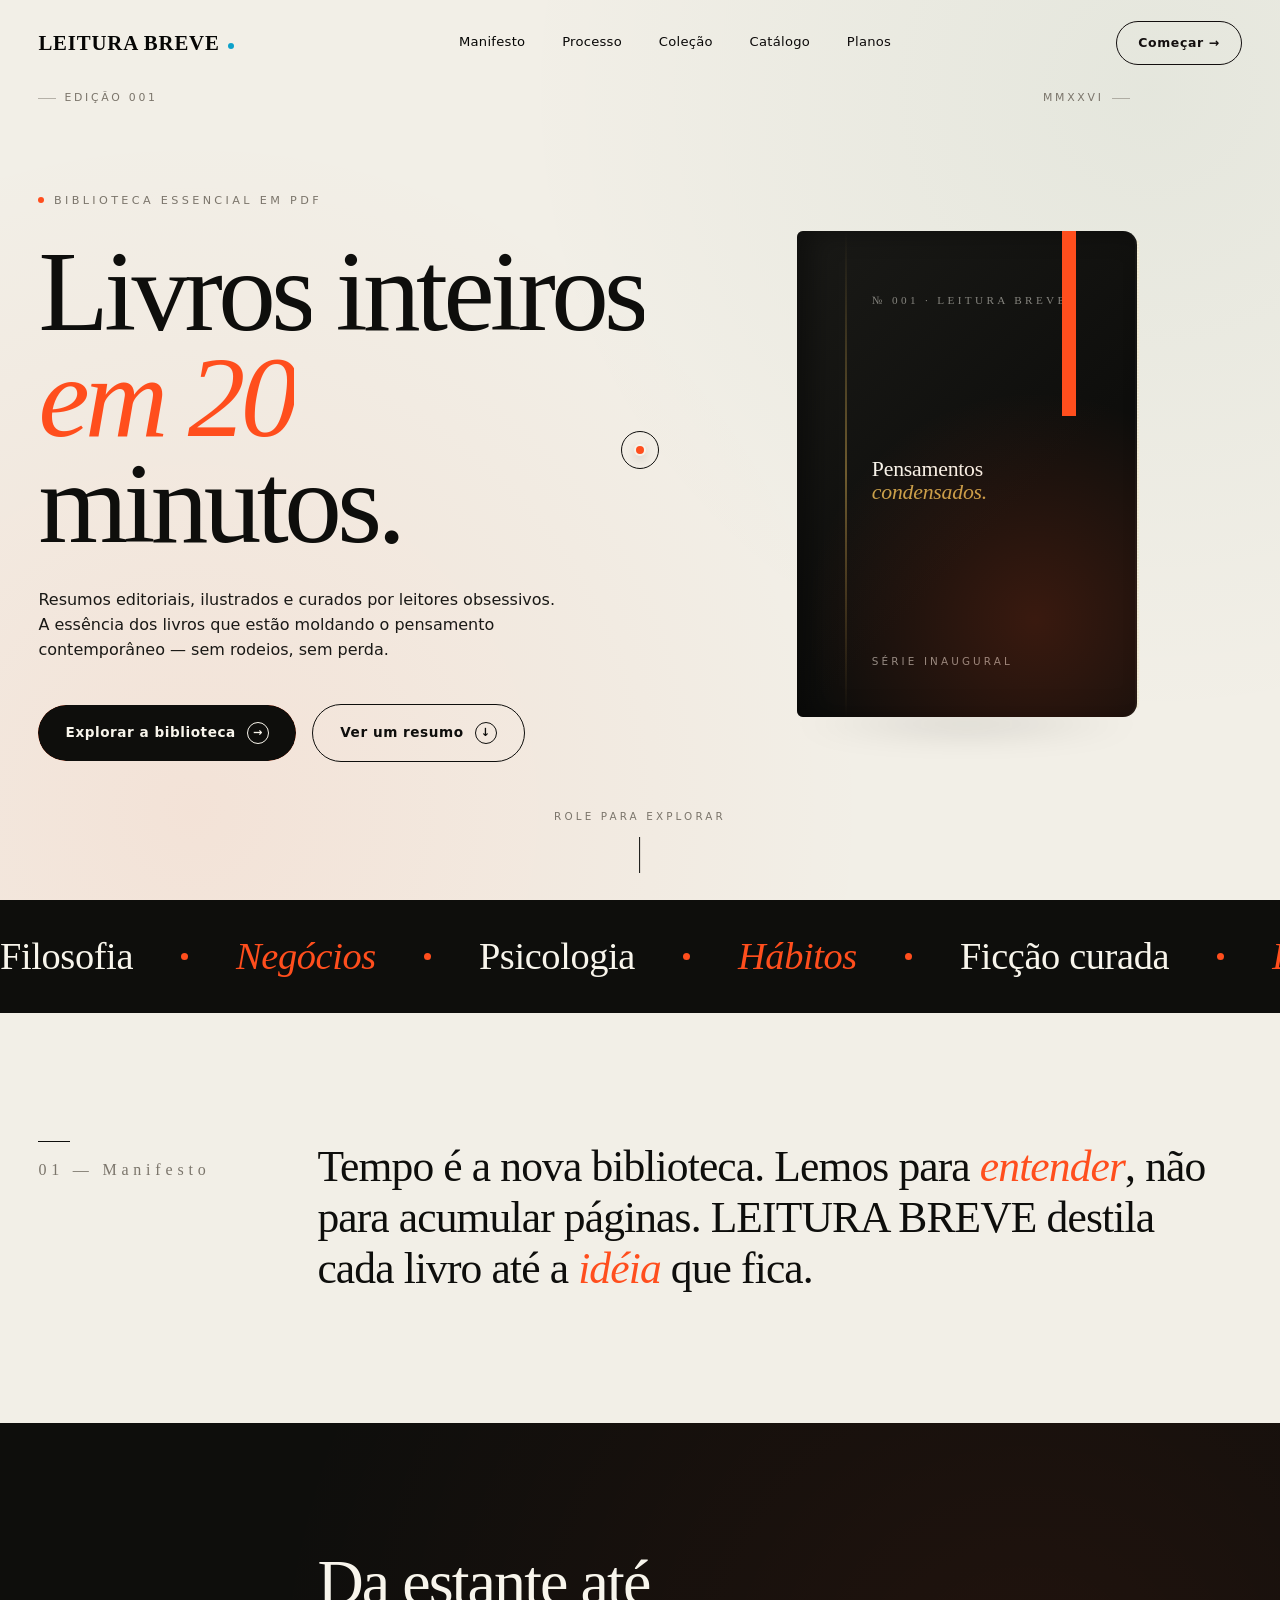
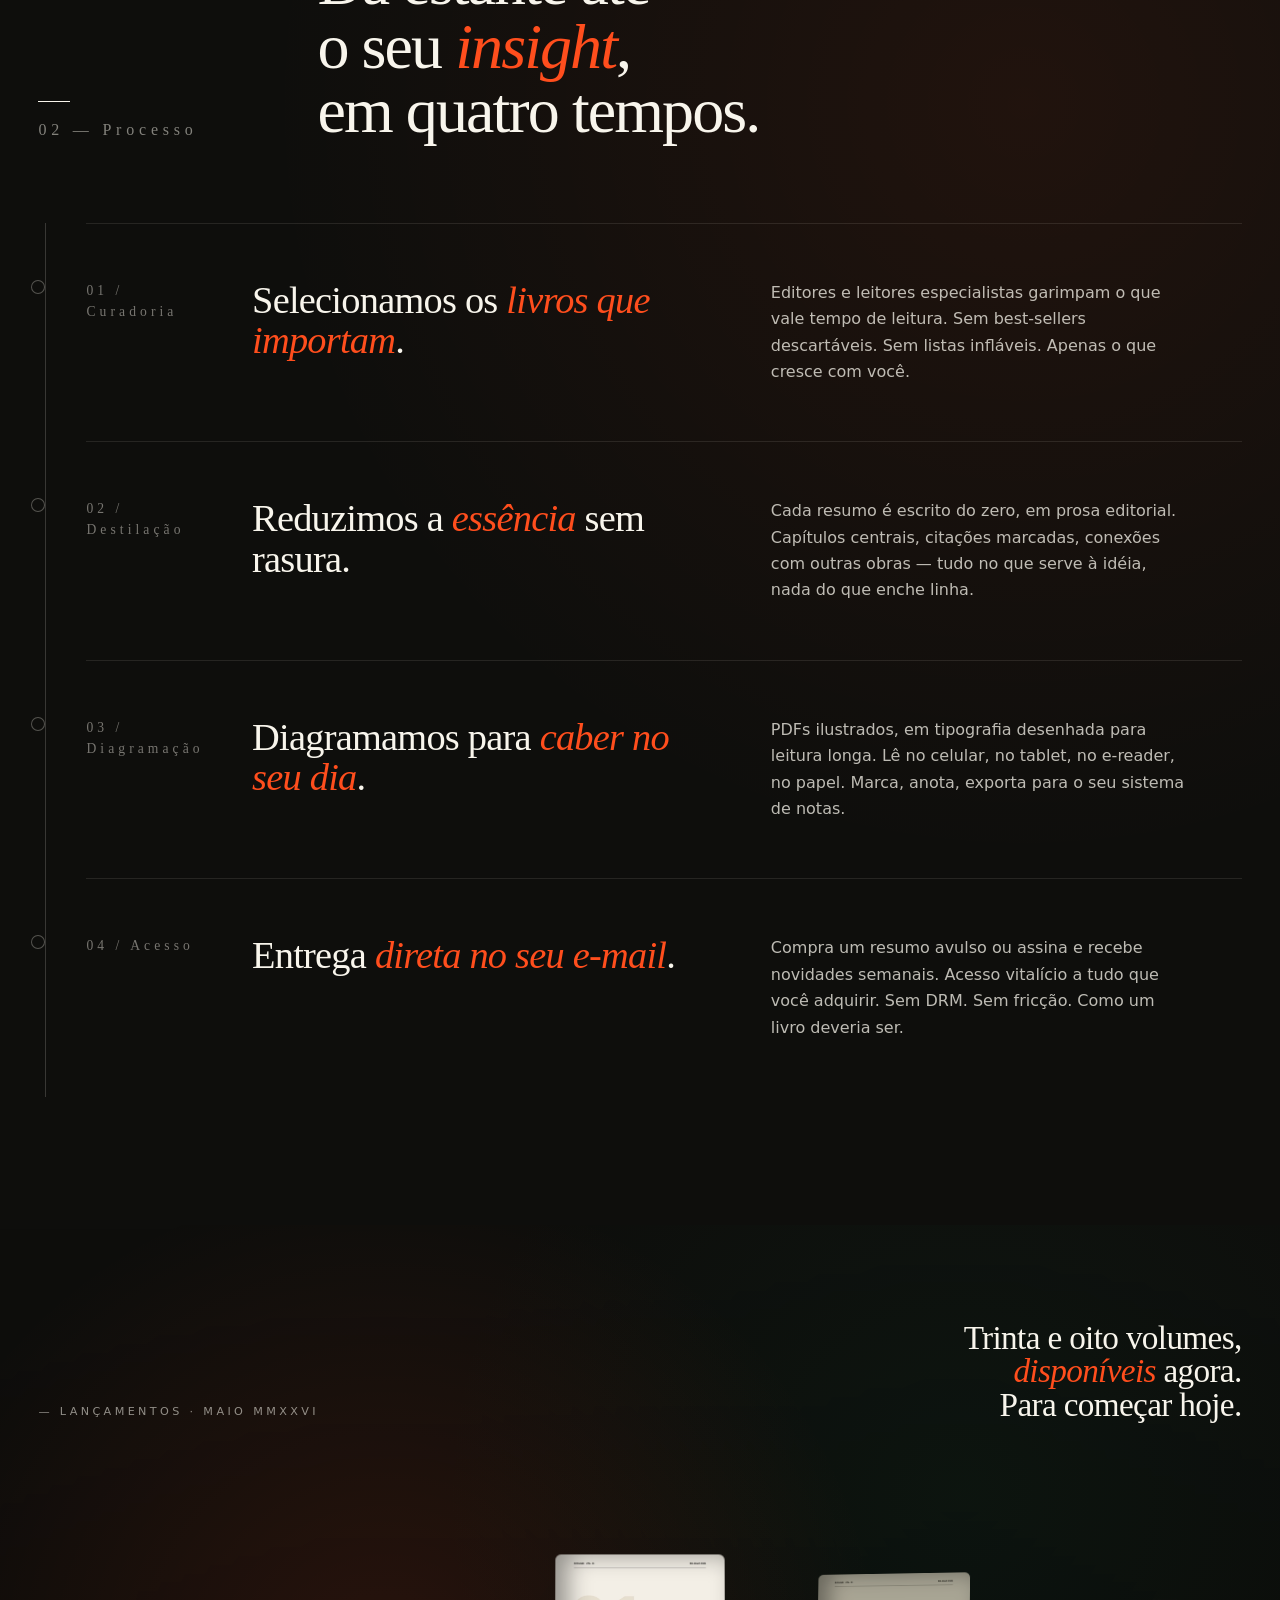
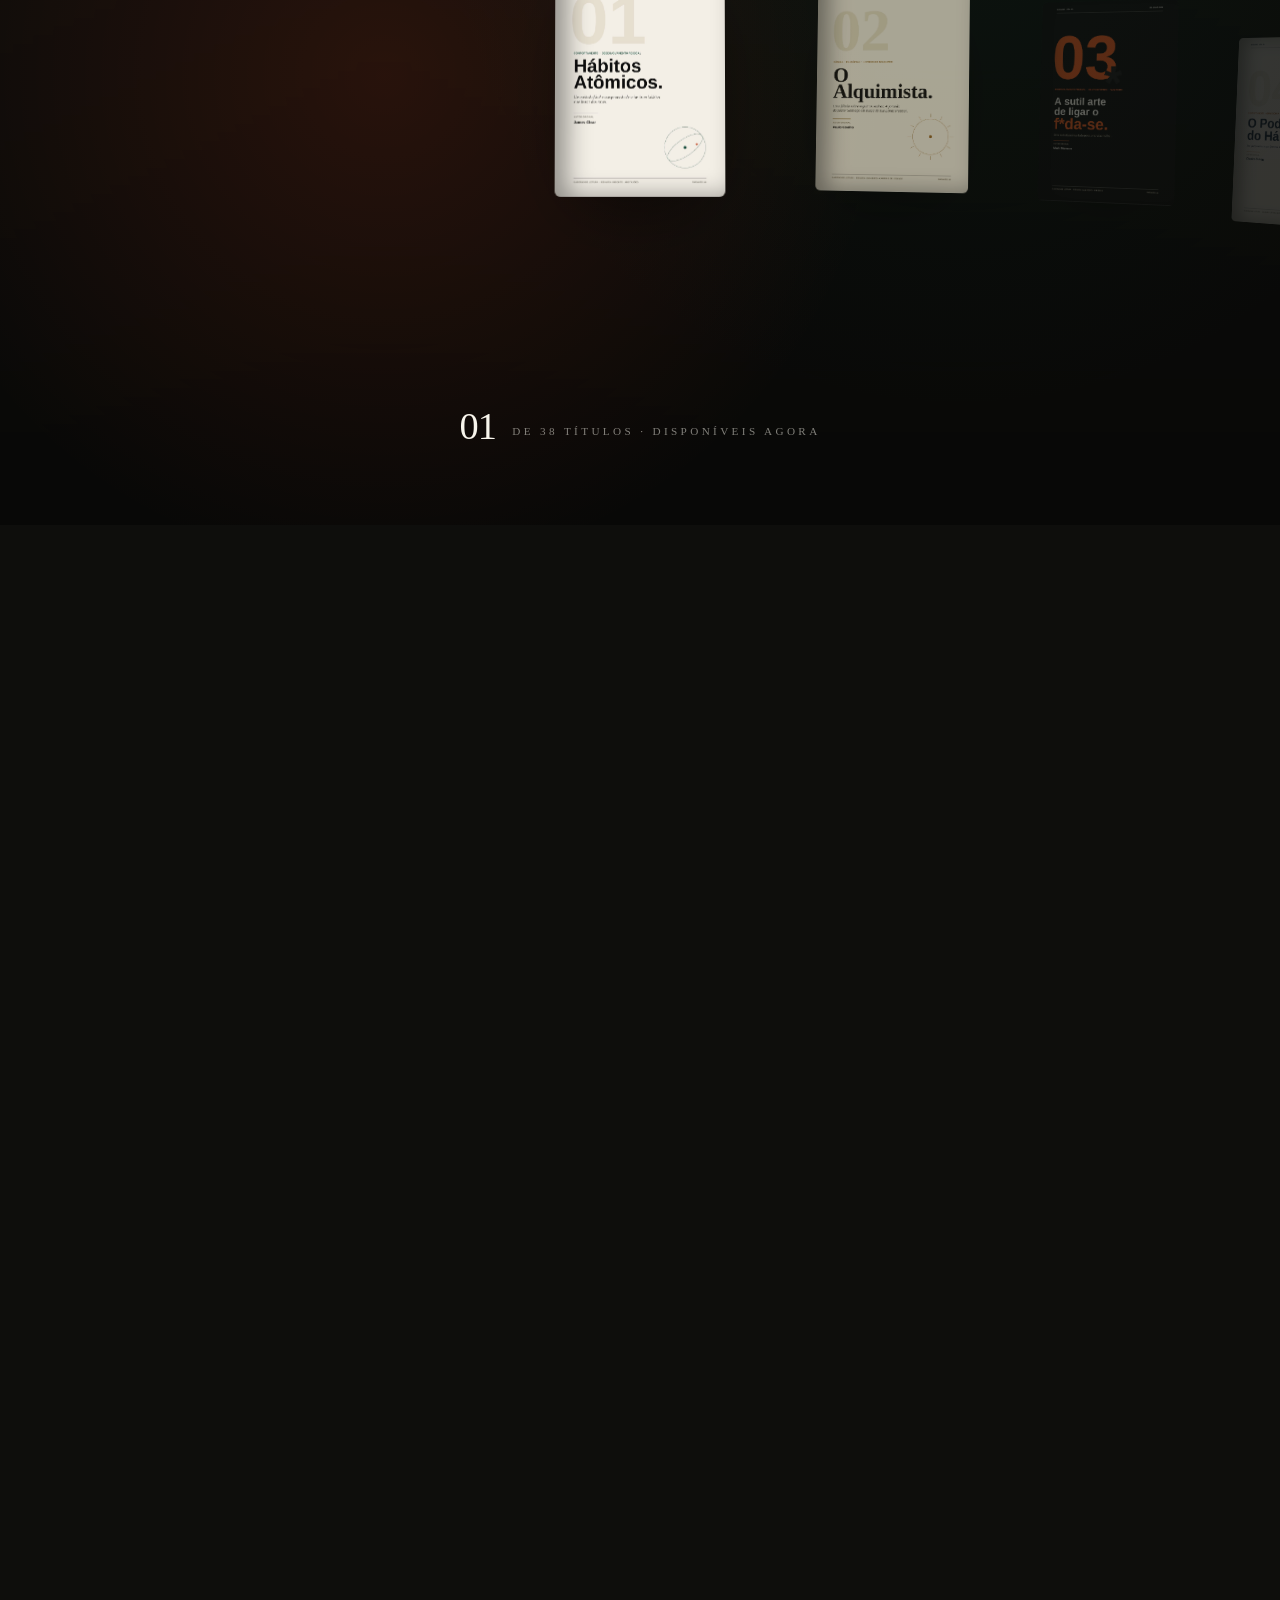
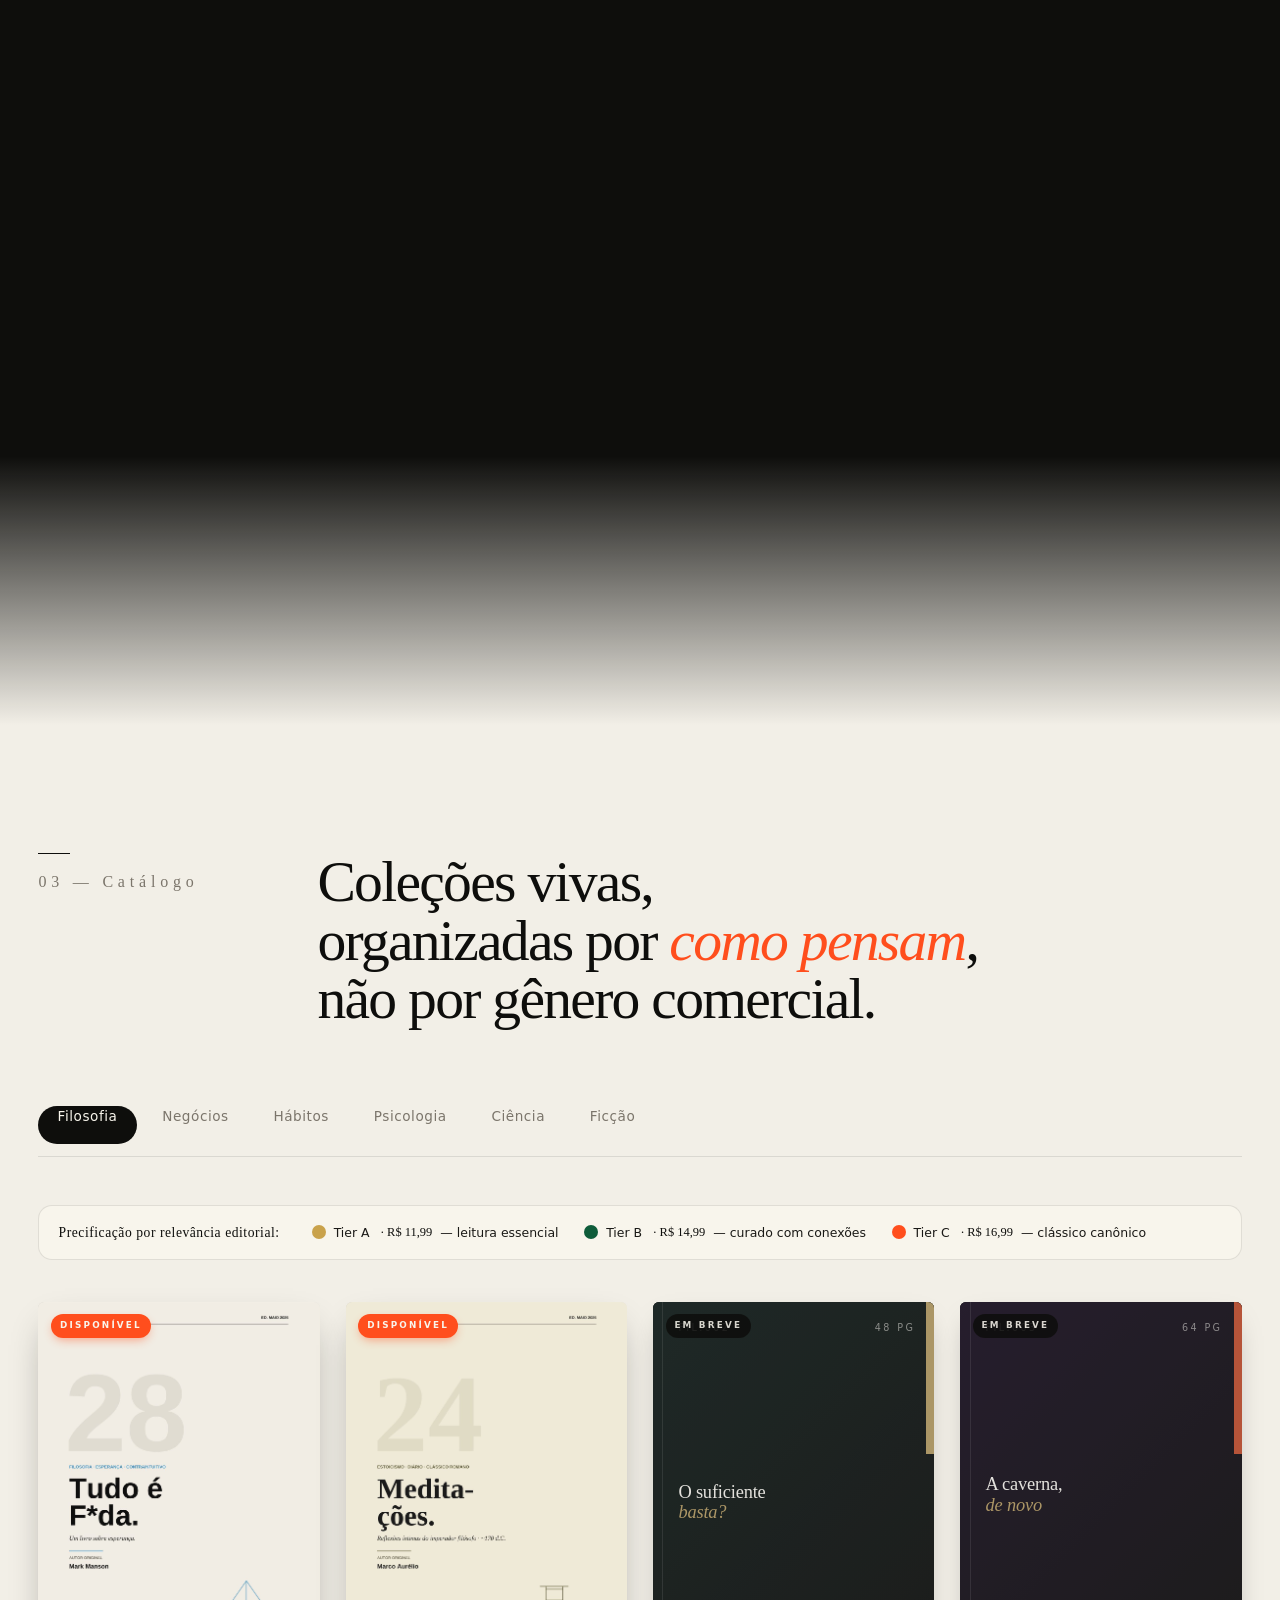
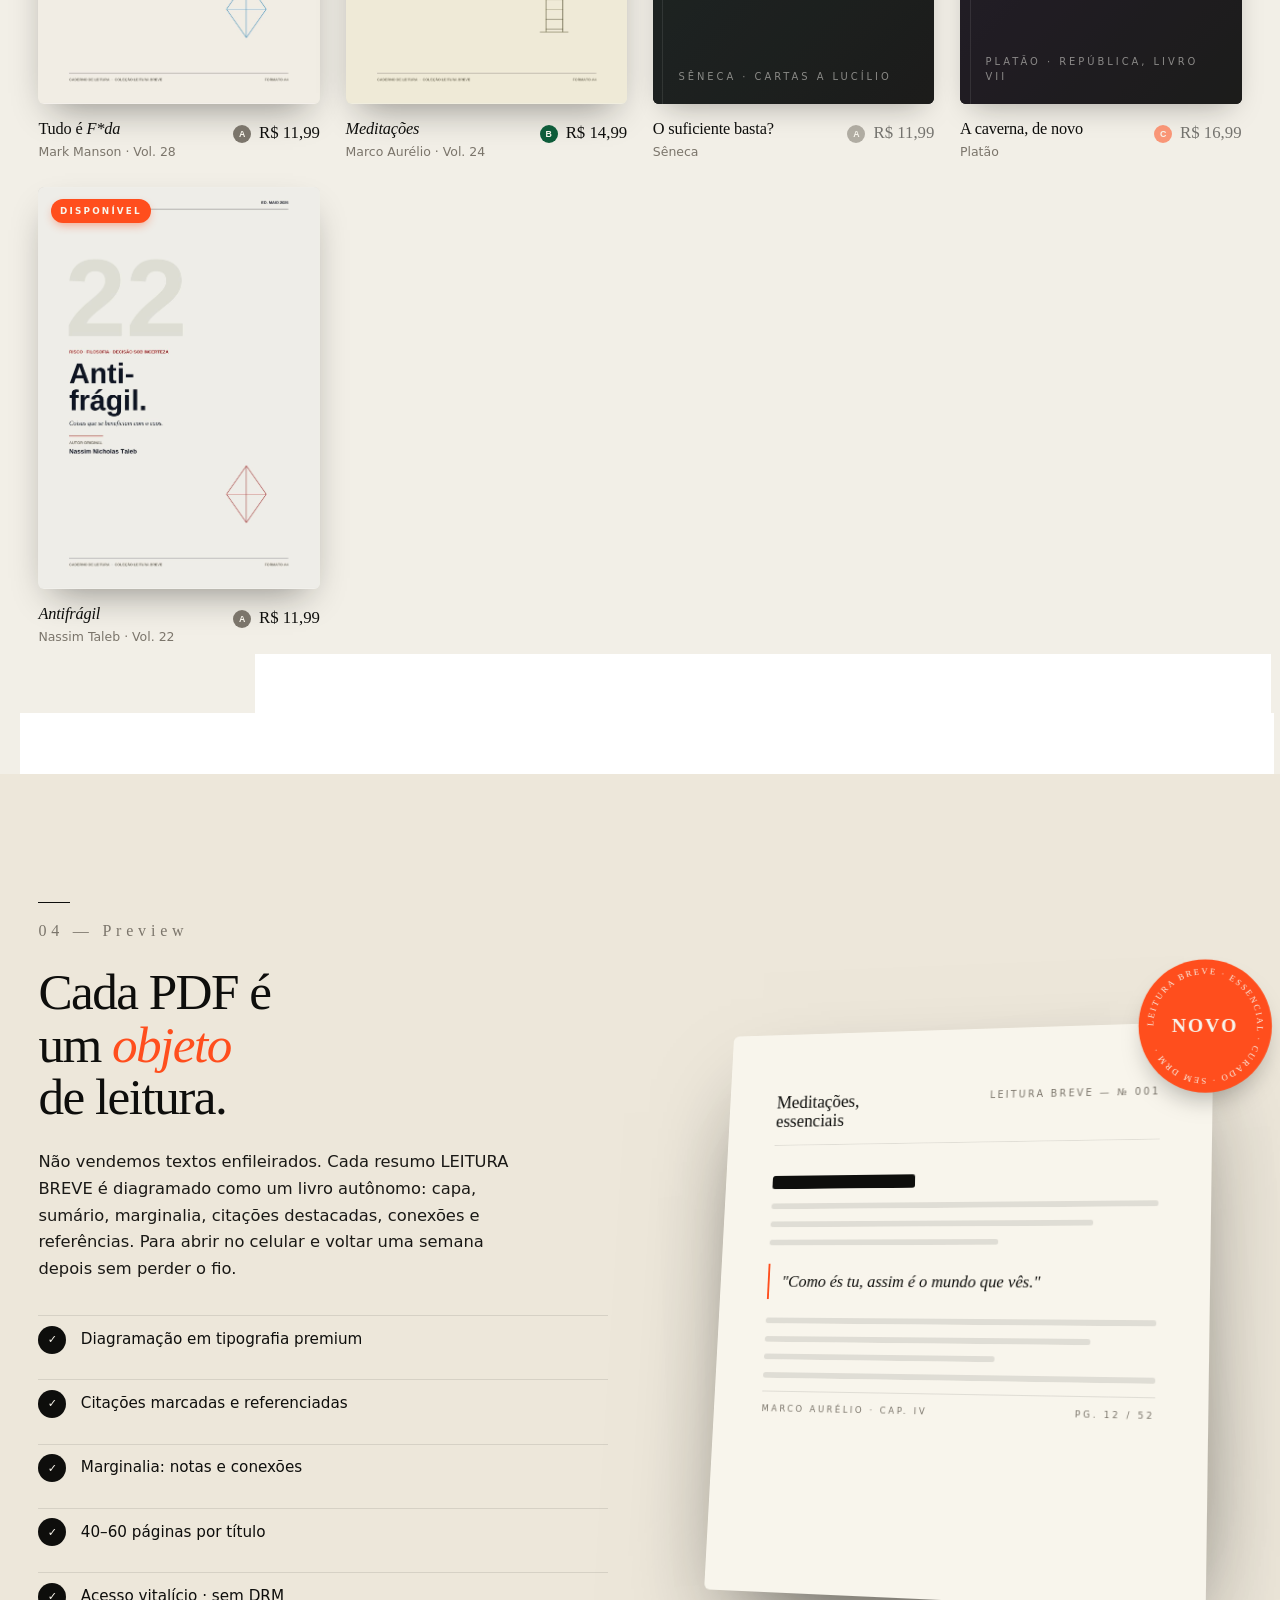
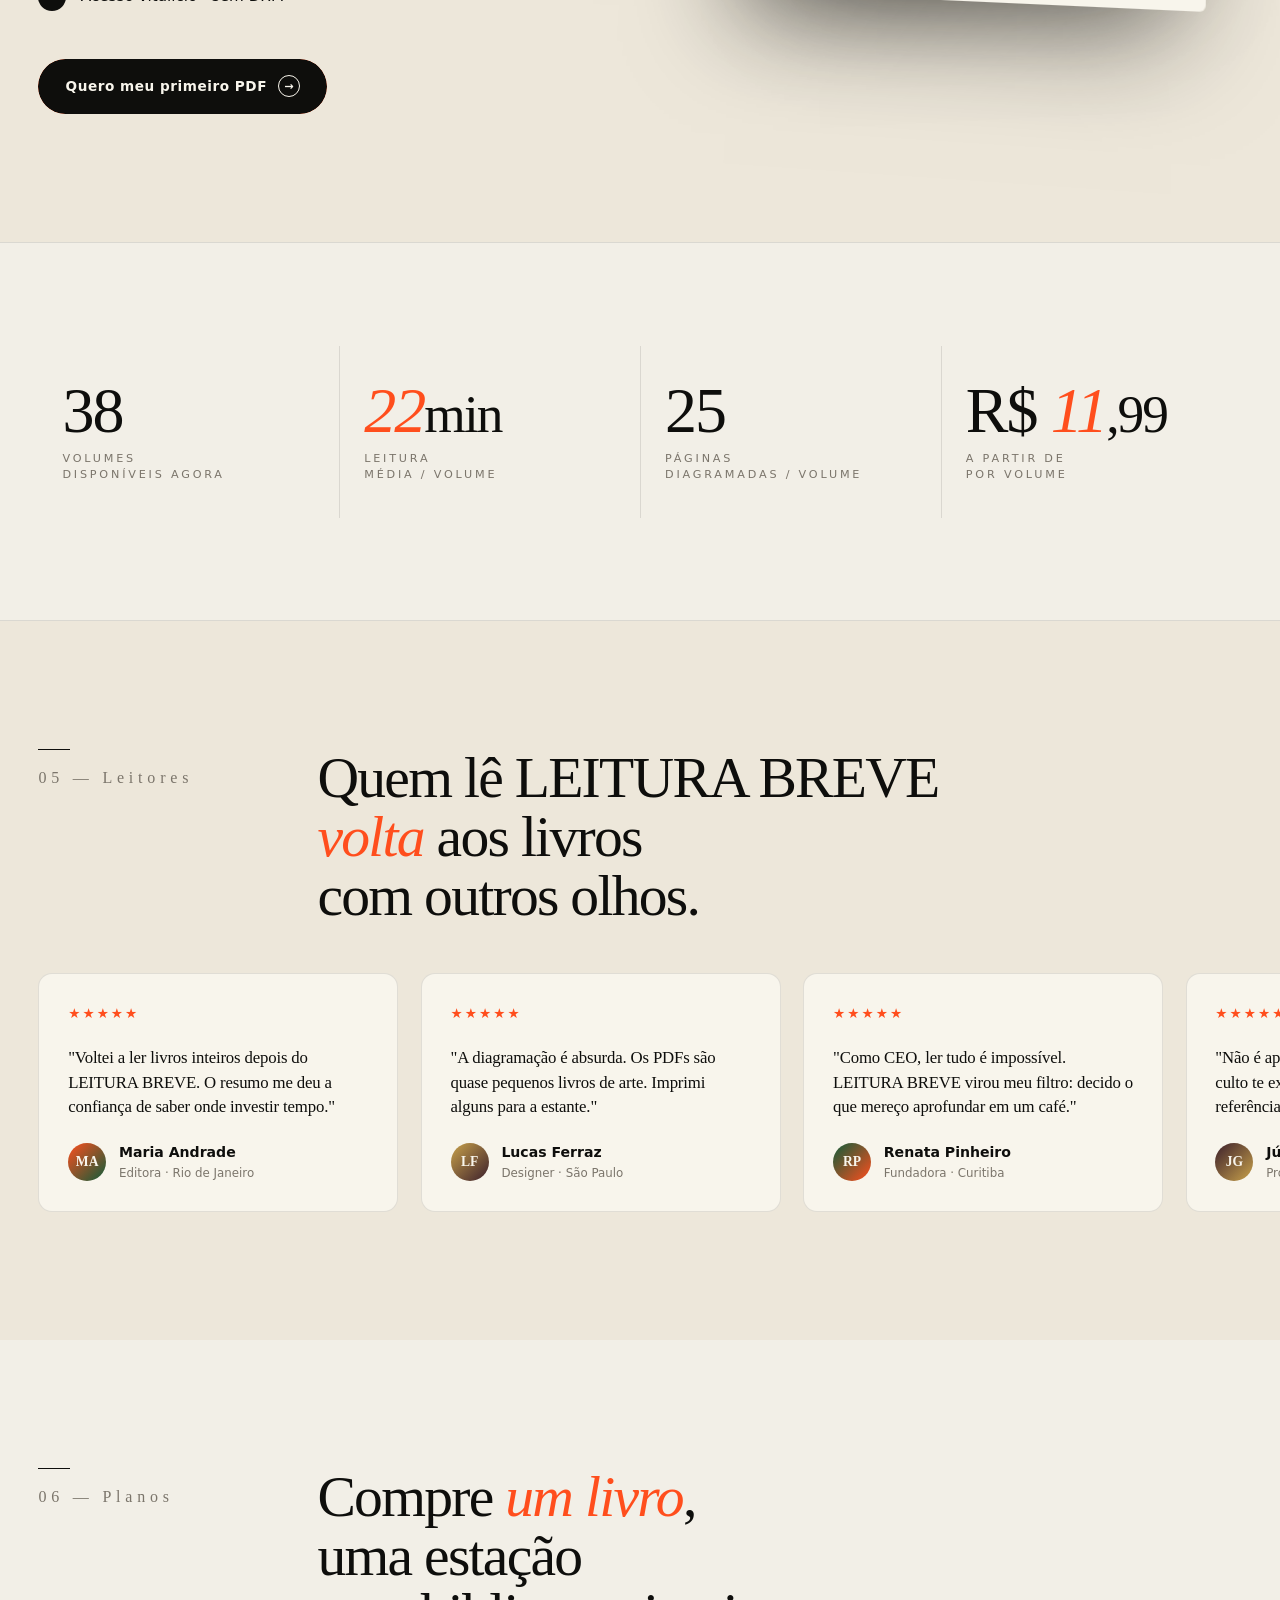
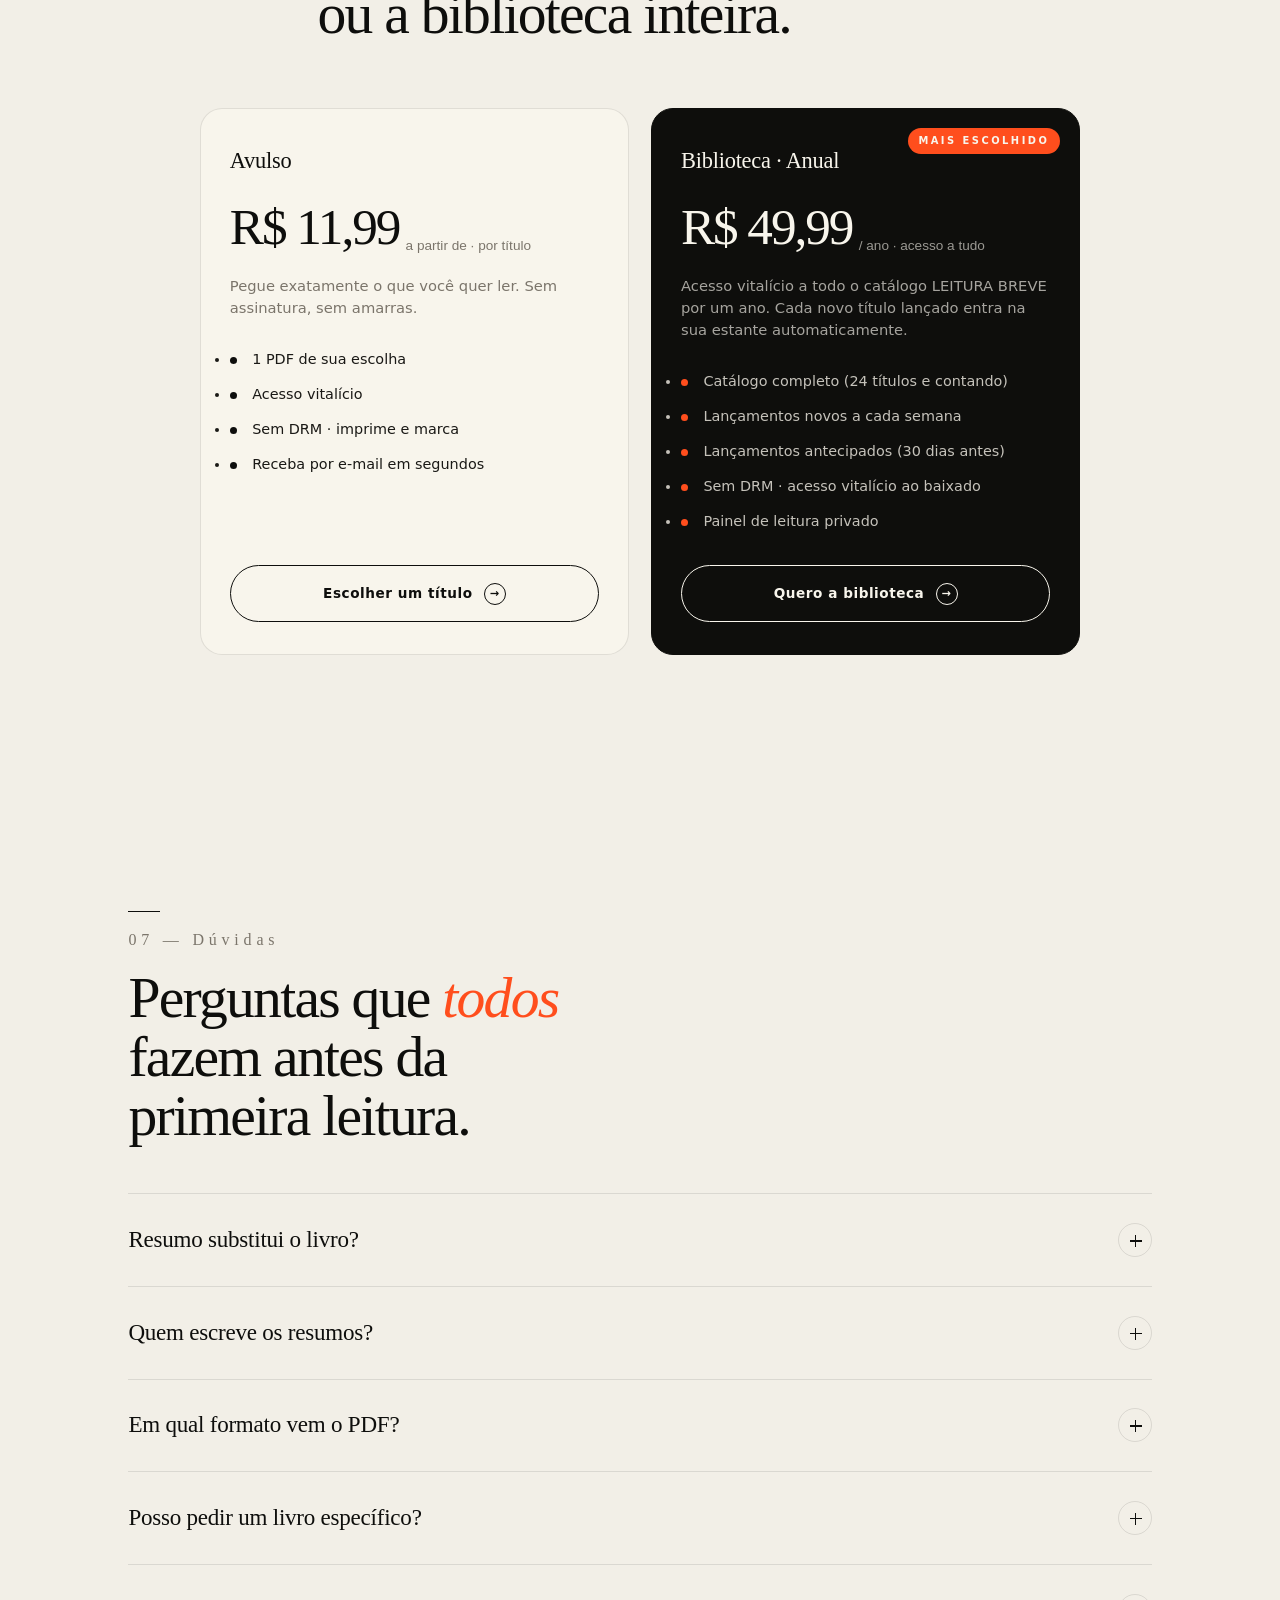
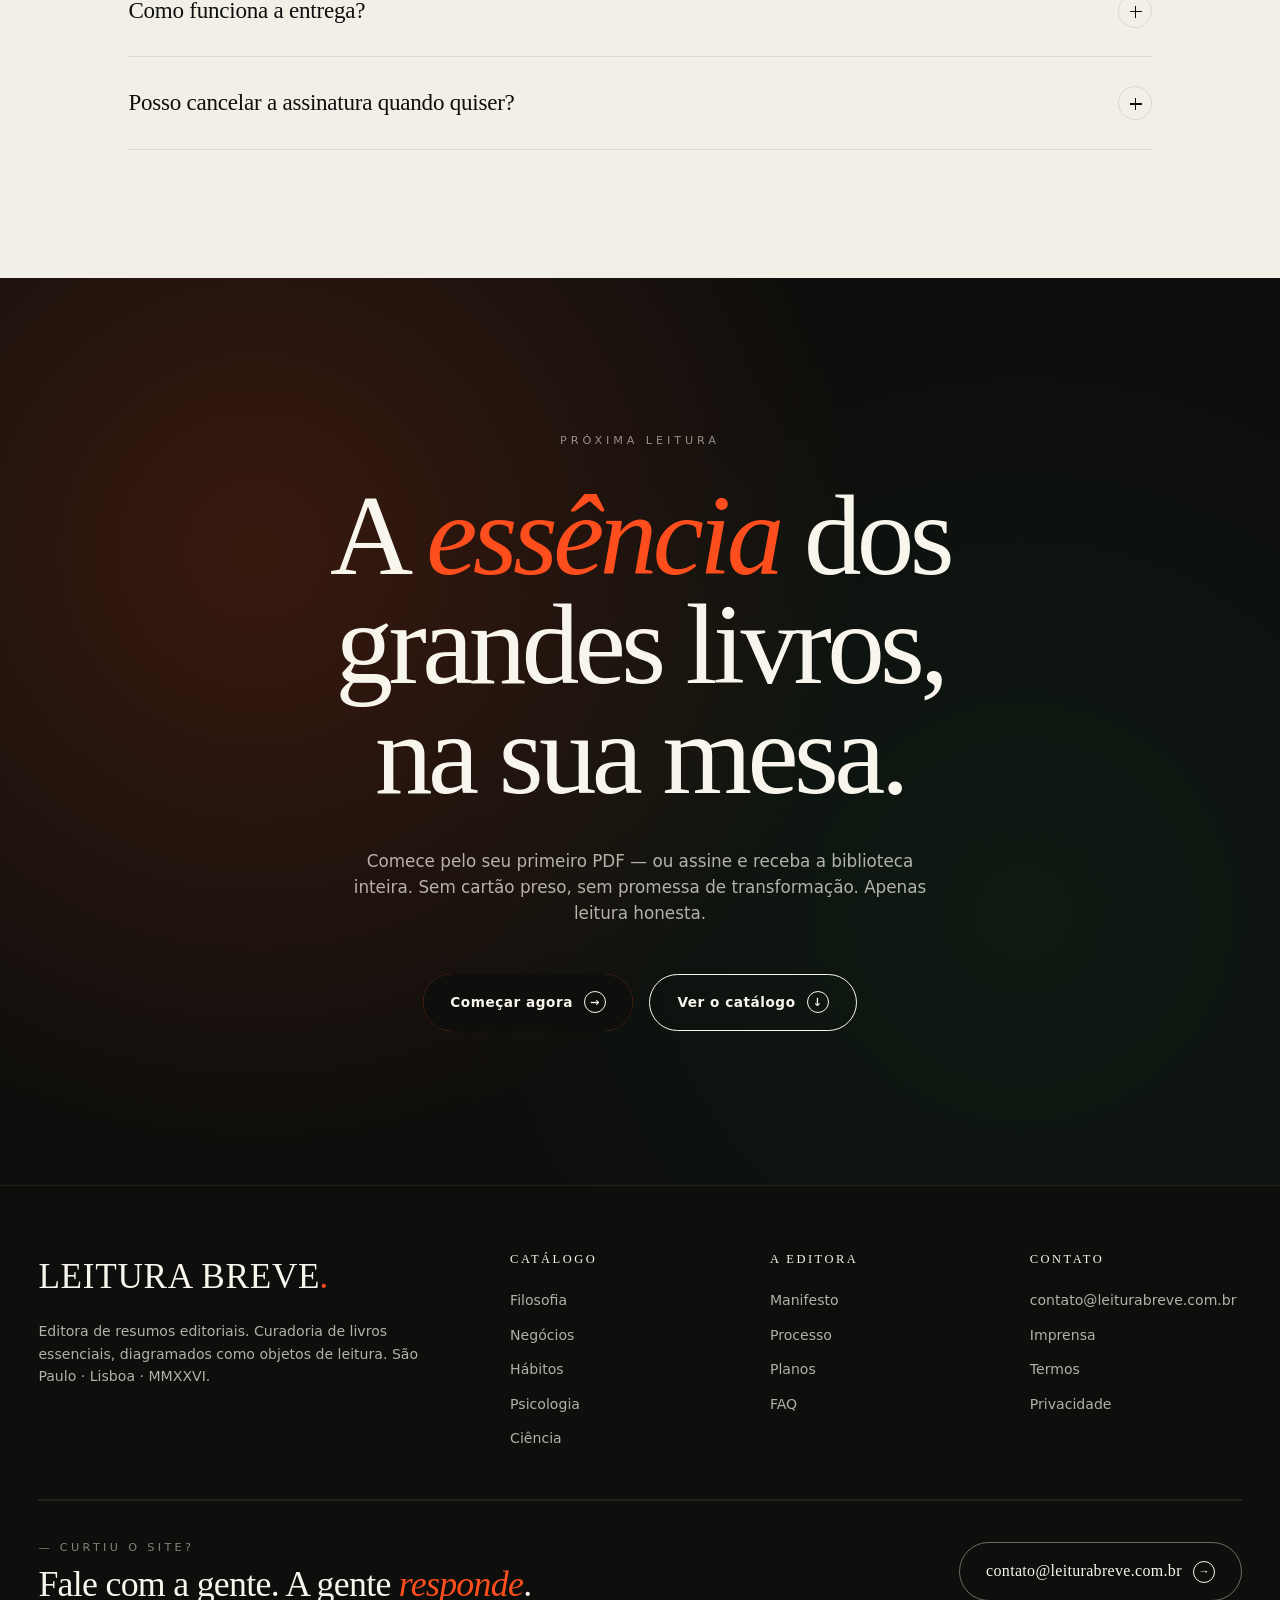
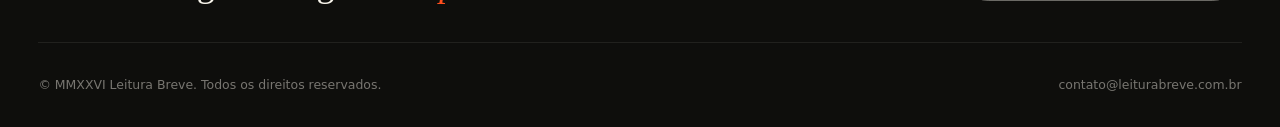
==== commit a0328a15: "Merge 201fc6be2b5564e5a49ce2237f7303ec35894f89 into 887542e3f1d0062a880b5a59d3895d24a7d97768" ====
--- a/index.html
+++ b/index.html
@@ -2,1464 +2,3141 @@
 <html lang="pt-BR">
 <head>
 <meta charset="UTF-8">
-<meta name="viewport" content="width=device-width,initial-scale=1.0">
-<title>Leitura Breve — 38 bestsellers em resumos editoriais</title>
-<meta name="description" content="53 resumos editoriais de bestsellers (Hábitos Atômicos, O Alquimista, 1984, Cem Anos de Solidão e mais). PDFs com tese, capítulos comentados, citações e caderno de leitura.">
-<meta property="og:title" content="Leitura Breve — Coleção de 53 resumos editoriais">
-<meta property="og:description" content="Os bestsellers que mais venderam no Brasil em resumos editoriais de 25 a 39 páginas.">
-<link rel="icon" href="data:image/svg+xml,&lt;svg xmlns='http://www.w3.org/2000/svg' viewBox='0 0 100 100'&gt;&lt;circle cx='50' cy='50' r='44' fill='none' stroke='%231B4D3E' stroke-width='6'/&gt;&lt;circle cx='50' cy='50' r='10' fill='%231B4D3E'/&gt;&lt;/svg&gt;">
-<link rel="stylesheet" href="styles.css">
+<title>LEITURA BREVE — Livros inteiros em 20 minutos.</title>
+<meta name="description" content="LEITURA BREVE: resumos editoriais em PDF dos livros que estão moldando o pensamento contemporâneo. Curados, ilustrados, prontos para abrir caminho.">
+<link rel="icon" href="data:image/svg+xml,<svg xmlns='http://www.w3.org/2000/svg' viewBox='0 0 100 100'><rect width='100' height='100' rx='20' fill='%230D0D0D'/><text x='50' y='66' font-family='Georgia,serif' font-size='44' font-weight='700' fill='%23F5F2EC' text-anchor='middle' letter-spacing='-2'>LB</text></svg>">
+<link rel="apple-touch-icon" href="data:image/svg+xml,<svg xmlns='http://www.w3.org/2000/svg' viewBox='0 0 100 100'><rect width='100' height='100' rx='20' fill='%230D0D0D'/><text x='50' y='66' font-family='Georgia,serif' font-size='44' font-weight='700' fill='%23F5F2EC' text-anchor='middle' letter-spacing='-2'>LB</text></svg>">
+<meta name="viewport" content="width=device-width,initial-scale=1.0,viewport-fit=cover">
+<meta name="theme-color" content="#0D0D0D">
+<meta name="apple-mobile-web-app-title" content="Leitura Breve">
+<meta name="application-name" content="Leitura Breve">
+<meta name="format-detection" content="telephone=no">
+<meta http-equiv="X-Frame-Options" content="DENY">
+<meta http-equiv="X-Content-Type-Options" content="nosniff">
+<meta http-equiv="Referrer-Policy" content="no-referrer">
+<meta http-equiv="Content-Security-Policy" content="default-src 'self' 'unsafe-inline' https://fonts.googleapis.com https://fonts.gstatic.com; script-src 'self' 'unsafe-inline'; object-src 'none'; base-uri 'self';">
+<link rel="preconnect" href="https://fonts.googleapis.com">
+<link rel="preconnect" href="https://fonts.gstatic.com" crossorigin>
+<link href="https://fonts.googleapis.com/css2?family=Fraunces:ital,opsz,wght@0,9..144,300..900;1,9..144,300..900&family=Inter:wght@300;400;500;600;700;800;900&family=Instrument+Serif:ital@0;1&display=swap" rel="stylesheet">
+
+<style>
+/* ============================================================
+   LEITURA BREVE — Editorial minimalist landing
+   ============================================================ */
+*,*::before,*::after{box-sizing:border-box;margin:0;padding:0}
+html,body{overflow-x:hidden}
+html{scroll-behavior:auto}
+
+:root{
+  --bg:#F2EFE7;
+  --bg-warm:#EDE7DA;
+  --paper:#F8F5EC;
+  --ink:#0E0E0C;
+  --ink-soft:#1A1916;
+  --mute:#7B756B;
+  --line:#0E0E0C1A;
+  --line-soft:#0E0E0C0F;
+  --accent:#FF4E1D;     /* burnt orange — editorial */
+  --accent-2:#0E5C3A;   /* deep forest */
+  --gold:#C9A24B;
+  --plum:#3B1F2B;
+  --cream:#F8F5EC;
+  --shadow:0 30px 60px -20px rgba(14,14,12,.25), 0 18px 36px -18px rgba(14,14,12,.18);
+  --shadow-deep:0 50px 100px -30px rgba(14,14,12,.55);
+  --r-lg:22px;
+  --r-md:14px;
+  --easing:cubic-bezier(.2,.8,.2,1);
+  --easing-soft:cubic-bezier(.65,0,.35,1);
+}
+
+::selection{background:var(--ink);color:var(--cream)}
+
+body{
+  font-family:'Inter',system-ui,sans-serif;
+  background:var(--bg);
+  color:var(--ink);
+  font-weight:400;
+  font-size:16px;
+  line-height:1.55;
+  -webkit-font-smoothing:antialiased;
+  text-rendering:optimizeLegibility;
+  min-height:100vh;
+  cursor:none;
+}
+@media(hover:none){body{cursor:auto}}
+
+a{color:inherit;text-decoration:none}
+button{font:inherit;color:inherit;background:none;border:0;cursor:pointer}
+img{max-width:100%;display:block}
+
+/* ============================================================
+   GRAIN OVERLAY (subtle film grain)
+   ============================================================ */
+.grain{
+  position:fixed;inset:0;pointer-events:none;z-index:9000;
+  opacity:.06;mix-blend-mode:multiply;
+  background-image:url("data:image/svg+xml;utf8,<svg xmlns='http://www.w3.org/2000/svg' width='240' height='240'><filter id='n'><feTurbulence type='fractalNoise' baseFrequency='0.9' numOctaves='2'/><feColorMatrix values='0 0 0 0 0  0 0 0 0 0  0 0 0 0 0  0 0 0 .6 0'/></filter><rect width='100%25' height='100%25' filter='url(%23n)'/></svg>");
+}
+
+/* ============================================================
+   LOADER
+   ============================================================ */
+.loader{
+  position:fixed;inset:0;background:var(--ink);color:var(--cream);
+  z-index:10000;display:flex;align-items:flex-end;justify-content:space-between;
+  padding:clamp(1.5rem,4vw,3rem);
+  font-family:'Inter',sans-serif;
+  transition:transform 1.2s var(--easing-soft);
+}
+.loader.done{transform:translateY(-100%)}
+.loader-brand{
+  font-family:'Fraunces',serif;font-weight:700;
+  font-size:clamp(1.4rem,2.4vw,2rem);letter-spacing:.06em;
+}
+.loader-counter{
+  font-family:'Fraunces',serif;
+  font-size:clamp(5rem,16vw,14rem);font-weight:300;
+  line-height:.9;letter-spacing:-.04em;
+  font-feature-settings:"tnum" 1;
+}
+.loader-meta{
+  font-size:.7rem;letter-spacing:.25em;text-transform:uppercase;
+  color:rgba(248,245,236,.5);text-align:right;line-height:1.4;
+}
+.loader-bar{
+  position:absolute;bottom:0;left:0;right:0;height:1px;background:rgba(248,245,236,.15);
+}
+.loader-bar::after{
+  content:'';position:absolute;left:0;top:0;bottom:0;background:var(--cream);width:0;
+  transition:width .3s linear;
+}
+
+/* ============================================================
+   CUSTOM CURSOR — dot + ring (no blend-mode for visibility)
+   ============================================================ */
+.cursor,.cursor-ring{
+  position:fixed;top:0;left:0;border-radius:50%;
+  pointer-events:none;
+  transform:translate(-50%,-50%);
+  will-change:transform;
+}
+.cursor{
+  width:8px;height:8px;background:var(--accent);z-index:9500;
+  transition:transform .2s var(--easing), background .25s, opacity .25s;
+  box-shadow:0 0 0 2px rgba(248,245,236,.85), 0 4px 12px rgba(14,14,12,.25);
+}
+.cursor-ring{
+  width:38px;height:38px;z-index:9499;
+  border:1.5px solid var(--ink);background:transparent;
+  transition:width .35s var(--easing), height .35s var(--easing),
+    border-color .25s, background .25s, opacity .25s;
+}
+.cursor.is-link{background:var(--cream);box-shadow:0 0 0 2px var(--accent),0 4px 14px rgba(14,14,12,.3)}
+.cursor-ring.is-link{width:60px;height:60px;border-color:var(--accent);background:rgba(255,78,29,.06)}
+.cursor.is-dark{box-shadow:0 0 0 2px rgba(14,14,12,.7),0 4px 12px rgba(0,0,0,.4)}
+.cursor-ring.is-dark{border-color:var(--cream)}
+.cursor.is-dark.is-link{background:var(--accent);box-shadow:0 0 0 2px var(--cream),0 4px 14px rgba(0,0,0,.5)}
+@media(hover:none){.cursor,.cursor-ring{display:none}}
+
+/* ============================================================
+   NAVIGATION
+   ============================================================ */
+.nav{
+  position:fixed;top:0;left:0;right:0;z-index:200;
+  padding:1.3rem clamp(1.2rem,3vw,2.5rem);
+  display:flex;align-items:center;justify-content:space-between;
+  transition:background .4s var(--easing), backdrop-filter .4s var(--easing), color .4s;
+  mix-blend-mode:difference;color:#F8F5EC;
+}
+.nav.scrolled{
+  mix-blend-mode:normal;color:var(--ink);
+  background:rgba(242,239,231,.78);backdrop-filter:saturate(140%) blur(14px);
+  -webkit-backdrop-filter:saturate(140%) blur(14px);
+  border-bottom:1px solid var(--line-soft);
+}
+.brand{
+  font-family:'Fraunces',serif;font-weight:700;font-size:1.3rem;letter-spacing:.04em;
+  display:flex;align-items:baseline;gap:.5rem;
+}
+.brand-dot{
+  width:6px;height:6px;border-radius:50%;background:var(--accent);
+  display:inline-block;transform:translateY(-1px);
+}
+.nav-menu{display:flex;align-items:center;gap:2.3rem;font-size:.82rem;font-weight:500}
+.nav-menu a{position:relative;letter-spacing:.02em;padding:.3rem 0}
+.nav-menu a::after{
+  content:'';position:absolute;left:0;right:0;bottom:-2px;height:1px;
+  background:currentColor;transform:scaleX(0);transform-origin:right;
+  transition:transform .4s var(--easing);
+}
+.nav-menu a:hover::after{transform:scaleX(1);transform-origin:left}
+.nav-cta{
+  font-size:.78rem;font-weight:600;letter-spacing:.05em;
+  padding:.7rem 1.3rem;border:1px solid currentColor;border-radius:999px;
+  transition:background .35s var(--easing), color .35s var(--easing);
+}
+.nav-cta:hover{background:currentColor;color:var(--bg)}
+.nav.scrolled .nav-cta:hover{color:var(--bg)}
+@media(max-width:780px){
+  .nav-menu{display:none}
+}
+
+/* ============================================================
+   HERO
+   ============================================================ */
+.hero{
+  position:relative;min-height:100vh;padding:clamp(7rem,10vh,8rem) clamp(1.2rem,3vw,2.5rem) 4rem;
+  display:grid;grid-template-columns:1.05fr .95fr;gap:3rem;align-items:center;
+  overflow:hidden;
+}
+.hero::before{
+  content:'';position:absolute;inset:0;pointer-events:none;
+  background:
+    radial-gradient(circle at 15% 90%, rgba(255,78,29,.08), transparent 50%),
+    radial-gradient(circle at 90% 10%, rgba(14,92,58,.06), transparent 45%);
+}
+.hero-meta{
+  position:absolute;top:5.6rem;left:clamp(1.2rem,3vw,2.5rem);right:calc(clamp(1.2rem,3vw,2.5rem) + 7rem);
+  display:flex;justify-content:space-between;font-size:.68rem;letter-spacing:.25em;
+  text-transform:uppercase;color:var(--mute);gap:1rem;flex-wrap:wrap;
+}
+@media(max-width:980px){.hero-meta{right:clamp(1.2rem,3vw,2.5rem)}}
+.hero-meta span{display:flex;align-items:center;gap:.5rem}
+.hero-meta .ln{width:18px;height:1px;background:currentColor;opacity:.5}
+
+.hero-content{position:relative;z-index:2;max-width:780px}
+.hero-eyebrow{
+  display:inline-flex;align-items:center;gap:.6rem;
+  font-size:.7rem;letter-spacing:.3em;text-transform:uppercase;
+  margin-bottom:1.8rem;color:var(--mute);
+}
+.hero-eyebrow .dot{width:6px;height:6px;background:var(--accent);border-radius:50%;
+  animation:pulse 2.4s var(--easing) infinite}
+@keyframes pulse{
+  0%,100%{transform:scale(1);opacity:1}
+  50%{transform:scale(1.6);opacity:.4}
+}
+.hero-title{
+  font-family:'Fraunces',serif;
+  font-size:clamp(3.2rem,9vw,9.4rem);
+  font-weight:300;font-variation-settings:"opsz" 144, "SOFT" 50;
+  line-height:.92;letter-spacing:-.04em;
+  margin-bottom:2rem;
+}
+.hero-title .word{display:inline-block;overflow:hidden;vertical-align:bottom}
+.hero-title .word > span{
+  display:inline-block;transform:translateY(110%);
+  transition:transform 1.1s var(--easing-soft);
+}
+.hero-title.in .word > span{transform:translateY(0)}
+.hero-title .word:nth-child(1) > span{transition-delay:.05s}
+.hero-title .word:nth-child(2) > span{transition-delay:.15s}
+.hero-title .word:nth-child(3) > span{transition-delay:.25s}
+.hero-title .word:nth-child(4) > span{transition-delay:.35s}
+.hero-title em{
+  font-family:'Instrument Serif',serif;font-style:italic;font-weight:400;
+  color:var(--accent);
+}
+
+.hero-sub{
+  max-width:520px;font-size:clamp(1rem,1.2vw,1.18rem);line-height:1.55;color:var(--ink-soft);
+  margin-bottom:2.6rem;opacity:0;transform:translateY(20px);
+  transition:opacity .9s var(--easing) .7s, transform .9s var(--easing) .7s;
+}
+.hero-title.in ~ .hero-sub,
+.in-anim .hero-sub{opacity:1;transform:translateY(0)}
+
+.hero-ctas{
+  display:flex;align-items:center;gap:1rem;flex-wrap:wrap;
+  opacity:0;transform:translateY(20px);
+  transition:opacity .9s var(--easing) .85s, transform .9s var(--easing) .85s;
+}
+.in-anim .hero-ctas{opacity:1;transform:translateY(0)}
+
+.btn{
+  position:relative;display:inline-flex;align-items:center;gap:.7rem;
+  padding:1.05rem 1.7rem;border-radius:999px;font-size:.85rem;font-weight:600;
+  letter-spacing:.04em;overflow:hidden;isolation:isolate;
+  transition:transform .35s var(--easing), color .35s var(--easing);
+}
+.btn::before{
+  content:'';position:absolute;inset:0;border-radius:inherit;z-index:-1;
+  background:var(--ink);transition:transform .55s var(--easing);
+  transform-origin:bottom;
+}
+.btn::after{
+  content:'';position:absolute;inset:0;border-radius:inherit;z-index:-2;
+  background:var(--accent);
+}
+.btn:hover::before{transform:scaleY(0);transform-origin:top}
+.btn:hover{color:var(--ink)}
+.btn-primary{color:var(--cream)}
+.btn-arrow{
+  width:22px;height:22px;display:inline-flex;align-items:center;justify-content:center;
+  border-radius:50%;border:1px solid currentColor;transition:transform .4s var(--easing);
+  font-size:.7rem;
+}
+.btn:hover .btn-arrow{transform:rotate(-45deg)}
+
+.btn-ghost{
+  border:1px solid var(--ink);color:var(--ink);background:transparent;
+  padding:1.05rem 1.7rem;border-radius:999px;font-size:.85rem;font-weight:600;
+  letter-spacing:.04em;
+  display:inline-flex;align-items:center;gap:.7rem;
+  transition:background .35s var(--easing), color .35s var(--easing);
+}
+.btn-ghost:hover{background:var(--ink);color:var(--cream)}
+
+/* HERO 3D BOOK */
+.hero-stage{
+  position:relative;width:100%;aspect-ratio:1/1.05;max-width:560px;justify-self:end;
+  perspective:1800px;perspective-origin:50% 50%;
+  opacity:0;transform:translateY(30px);
+  transition:opacity 1.1s var(--easing) .4s, transform 1.1s var(--easing) .4s;
+}
+.in-anim .hero-stage{opacity:1;transform:translateY(0)}
+
+.stage-floor{
+  position:absolute;left:50%;bottom:4%;width:70%;height:30px;
+  transform:translateX(-50%);
+  background:radial-gradient(ellipse at center, rgba(14,14,12,.35), transparent 65%);
+  filter:blur(14px);opacity:.5;
+}
+
+.book3d{
+  position:absolute;inset:0;margin:auto;width:62%;aspect-ratio:.7/1;
+  transform-style:preserve-3d;
+  animation:float 7s ease-in-out infinite;
+  will-change:transform;
+}
+@keyframes float{
+  0%,100%{transform:translateY(0) rotateY(-22deg) rotateX(8deg)}
+  50%{transform:translateY(-18px) rotateY(-22deg) rotateX(10deg)}
+}
+.book3d.tilt{animation-play-state:paused}
+
+.book-face{
+  position:absolute;inset:0;border-radius:6px 14px 14px 6px;
+  background:linear-gradient(135deg, #1a1a17 0%, #0e0e0c 60%);
+  box-shadow:inset 14px 0 26px rgba(0,0,0,.4), inset -2px 0 0 rgba(255,255,255,.04);
+  overflow:hidden;
+  display:flex;flex-direction:column;justify-content:space-between;
+  padding:18% 14% 14% 22%;color:var(--cream);
+}
+.book-face::before{
+  content:'';position:absolute;left:14%;top:0;bottom:0;width:2px;
+  background:linear-gradient(to bottom, transparent, rgba(201,162,75,.5), transparent);
+}
+.book-face::after{
+  content:'';position:absolute;inset:0;background:
+    radial-gradient(circle at 70% 80%, rgba(255,78,29,.18), transparent 50%);
+  pointer-events:none;
+}
+.book-num{
+  font-family:'Fraunces',serif;font-size:.7rem;letter-spacing:.3em;
+  color:rgba(248,245,236,.5);text-transform:uppercase;
+}
+.book-title{
+  font-family:'Fraunces',serif;font-weight:300;font-size:clamp(1.1rem,1.7vw,1.6rem);
+  line-height:1.08;letter-spacing:-.01em;
+}
+.book-title em{font-family:'Instrument Serif',serif;font-style:italic;color:var(--gold)}
+.book-author{font-size:.65rem;letter-spacing:.3em;text-transform:uppercase;opacity:.55}
+.book-mark{
+  position:absolute;right:18%;top:0;width:14px;height:38%;
+  background:var(--accent);
+}
+
+.book-spine{
+  position:absolute;left:0;top:0;bottom:0;width:18px;
+  background:linear-gradient(to right, #050504, #0e0e0c 60%, #1a1a17);
+  transform:translateX(-9px) rotateY(-90deg);transform-origin:right center;
+  box-shadow:inset 0 0 8px rgba(0,0,0,.5);
+}
+.book-back{
+  position:absolute;inset:0;background:#0a0a08;border-radius:6px 14px 14px 6px;
+  transform:translateZ(-22px);
+}
+.book-pages{
+  position:absolute;top:1.5%;bottom:1.5%;right:-3px;width:22px;
+  background:repeating-linear-gradient(to bottom, #f3eed8 0 2px, #e8e0c4 2px 3px);
+  transform:translateZ(-11px) rotateY(0deg);
+  border-radius:0 4px 4px 0;
+}
+
+/* Floating typography ornaments */
+.hero-orb{
+  position:absolute;font-family:'Instrument Serif',serif;font-style:italic;
+  color:var(--accent);pointer-events:none;font-weight:400;
+  opacity:0;transition:opacity 1.2s ease 1.2s;
+}
+.in-anim .hero-orb{opacity:1}
+.hero-orb.one{top:8%;right:-2%;font-size:clamp(1.6rem,3vw,3rem);transform:rotate(-8deg);z-index:3}
+.hero-orb.two{bottom:6%;left:-4%;font-size:clamp(1.2rem,2vw,2rem);color:var(--accent-2);transform:rotate(6deg);z-index:3}
+
+/* Scroll hint */
+.scroll-hint{
+  position:absolute;left:50%;bottom:1.7rem;transform:translateX(-50%);
+  font-size:.65rem;letter-spacing:.3em;text-transform:uppercase;color:var(--mute);
+  display:flex;flex-direction:column;align-items:center;gap:.8rem;z-index:3;
+}
+.scroll-hint .ln{
+  width:1px;height:36px;background:var(--ink);position:relative;overflow:hidden;
+}
+.scroll-hint .ln::after{
+  content:'';position:absolute;top:-100%;left:0;right:0;height:100%;background:var(--accent);
+  animation:scrollLn 2.4s var(--easing) infinite;
+}
+@keyframes scrollLn{0%{top:-100%}100%{top:100%}}
+
+@media(max-width:980px){
+  .hero{grid-template-columns:1fr;padding-top:7rem}
+  .hero-stage{justify-self:center;max-width:380px;margin-top:1rem}
+  .hero-orb.one{right:auto;left:6%;top:8%}
+}
+
+/* ============================================================
+   MARQUEE STRIP
+   ============================================================ */
+.strip{
+  background:var(--ink);color:var(--cream);
+  padding:1.6rem 0;overflow:hidden;
+  border-top:1px solid var(--line);border-bottom:1px solid var(--line);
+}
+.strip-track{
+  display:flex;align-items:center;gap:3rem;white-space:nowrap;
+  animation:marquee 38s linear infinite;font-family:'Fraunces',serif;
+  font-weight:300;font-size:clamp(1.6rem,3vw,2.8rem);letter-spacing:-.01em;
+}
+.strip-track em{font-family:'Instrument Serif',serif;color:var(--accent)}
+.strip-track .dot{
+  width:7px;height:7px;border-radius:50%;background:var(--accent);flex-shrink:0;
+}
+@keyframes marquee{0%{transform:translateX(0)}100%{transform:translateX(-50%)}}
+
+/* ============================================================
+   MANIFESTO
+   ============================================================ */
+.manifesto{
+  padding:clamp(6rem,10vw,10rem) clamp(1.2rem,3vw,2.5rem);
+  max-width:1400px;margin:0 auto;
+  display:grid;grid-template-columns:.25fr 1fr;gap:3rem;align-items:start;
+}
+.section-num{
+  font-family:'Fraunces',serif;font-size:1rem;letter-spacing:.3em;
+  color:var(--mute);position:sticky;top:7rem;
+}
+.section-num::before{
+  content:'';display:block;width:32px;height:1px;background:var(--ink);margin-bottom:1rem;
+}
+.manifesto-text{
+  font-family:'Fraunces',serif;font-weight:300;
+  font-size:clamp(1.6rem,3.4vw,3.4rem);line-height:1.18;letter-spacing:-.02em;
+  max-width:900px;
+}
+.manifesto-text em{font-family:'Instrument Serif',serif;font-style:italic;color:var(--accent)}
+.manifesto-text span{display:inline-block;opacity:.18;transition:opacity .6s var(--easing)}
+.manifesto-text.in span{opacity:1}
+
+@media(max-width:780px){
+  .manifesto{grid-template-columns:1fr;gap:1.4rem}
+  .section-num{position:relative;top:0}
+}
+
+/* ============================================================
+   COMO FUNCIONA — Animation timeline
+   ============================================================ */
+.how{
+  background:var(--ink);color:var(--cream);
+  padding:clamp(6rem,10vw,10rem) clamp(1.2rem,3vw,2.5rem);
+  position:relative;overflow:hidden;
+}
+.how::before{
+  content:'';position:absolute;inset:0;pointer-events:none;
+  background:radial-gradient(circle at 80% 20%, rgba(255,78,29,.08), transparent 50%);
+}
+.how-inner{max-width:1400px;margin:0 auto;position:relative;z-index:2}
+.how-head{
+  display:grid;grid-template-columns:.25fr 1fr;gap:3rem;margin-bottom:5rem;align-items:end;
+}
+.how .section-num{color:rgba(248,245,236,.5);position:relative;top:0}
+.how .section-num::before{background:var(--cream)}
+.how-title{
+  font-family:'Fraunces',serif;font-weight:300;
+  font-size:clamp(2.4rem,5vw,5rem);line-height:1;letter-spacing:-.03em;
+  max-width:760px;
+}
+.how-title em{font-family:'Instrument Serif',serif;color:var(--accent)}
+
+.timeline{
+  position:relative;padding-left:3rem;
+}
+.timeline::before{
+  content:'';position:absolute;left:.4rem;top:0;bottom:0;width:1px;background:rgba(248,245,236,.18);
+}
+.timeline-progress{
+  content:'';position:absolute;left:.4rem;top:0;width:1px;background:var(--accent);height:0;
+  transition:height .2s linear;
+}
+.step{
+  display:grid;grid-template-columns:.25fr 1fr 1fr;gap:3rem;
+  padding:3.5rem 0;border-top:1px solid rgba(248,245,236,.1);
+  position:relative;
+  opacity:.35;transition:opacity .8s var(--easing);
+}
+.step.in{opacity:1}
+.step::before{
+  content:'';position:absolute;left:-3rem;top:3.5rem;
+  width:14px;height:14px;border-radius:50%;background:var(--ink);
+  border:1px solid rgba(248,245,236,.3);transform:translateX(-50%);
+  transition:background .5s var(--easing), border .5s var(--easing), transform .5s var(--easing);
+}
+.step.in::before{background:var(--accent);border-color:var(--accent);transform:translateX(-50%) scale(1.3)}
+.step-num{
+  font-family:'Fraunces',serif;font-size:.85rem;letter-spacing:.3em;
+  color:rgba(248,245,236,.45);
+}
+.step-title{
+  font-family:'Fraunces',serif;font-weight:400;font-size:clamp(1.8rem,3vw,2.6rem);
+  line-height:1.05;letter-spacing:-.02em;
+}
+.step-title em{font-family:'Instrument Serif',serif;color:var(--accent)}
+.step-body{font-size:1rem;color:rgba(248,245,236,.75);line-height:1.65;max-width:420px}
+
+@media(max-width:880px){
+  .how-head{grid-template-columns:1fr;gap:1rem}
+  .step{grid-template-columns:1fr;gap:1rem;padding:2.5rem 0}
+}
+
+/* ============================================================
+   TABS / CATEGORIAS
+   ============================================================ */
+.cats{
+  padding:clamp(6rem,10vw,10rem) clamp(1.2rem,3vw,2.5rem);
+  max-width:1500px;margin:0 auto;
+}
+.cats-head{
+  display:grid;grid-template-columns:.25fr 1fr;gap:3rem;margin-bottom:4rem;
+}
+.cats-title{
+  font-family:'Fraunces',serif;font-weight:300;
+  font-size:clamp(2.2rem,4.5vw,4.4rem);line-height:1.02;letter-spacing:-.03em;
+  max-width:820px;
+}
+.cats-title em{font-family:'Instrument Serif',serif;color:var(--accent)}
+
+.tabs{
+  display:flex;align-items:center;gap:.4rem;flex-wrap:wrap;
+  padding-bottom:1rem;border-bottom:1px solid var(--line);
+  margin-bottom:3rem;position:relative;
+}
+.tab{
+  position:relative;padding:.8rem 1.2rem;font-size:.85rem;font-weight:500;letter-spacing:.04em;
+  border-radius:999px;color:var(--mute);transition:color .4s var(--easing);
+  white-space:nowrap;
+}
+.tab[aria-selected="true"]{color:var(--cream)}
+.tab:hover{color:var(--ink)}
+.tab[aria-selected="true"]:hover{color:var(--cream)}
+.tab-pill{
+  position:absolute;top:50%;transform:translateY(-50%);
+  background:var(--ink);border-radius:999px;z-index:-1;height:38px;
+  transition:left .55s var(--easing-soft), width .55s var(--easing-soft);
+}
+
+.cat-panel{display:none;animation:fadeUp .8s var(--easing) both}
+.cat-panel.active{display:block}
+@keyframes fadeUp{from{opacity:0;transform:translateY(20px)}to{opacity:1;transform:translateY(0)}}
+
+.book-grid{
+  display:grid;grid-template-columns:repeat(auto-fill,minmax(240px,1fr));gap:1.6rem;
+}
+.book-card{
+  position:relative;cursor:none;
+  display:flex;flex-direction:column;gap:1rem;
+  perspective:900px;
+}
+.book-card-inner{
+  position:relative;aspect-ratio:.7/1;border-radius:6px;
+  background:#1a1a17;color:var(--cream);overflow:hidden;
+  transform-style:preserve-3d;
+  transition:transform .55s var(--easing), box-shadow .55s var(--easing);
+  box-shadow:0 12px 28px -12px rgba(14,14,12,.35), inset 12px 0 24px rgba(0,0,0,.35);
+}
+.book-card:hover .book-card-inner{
+  box-shadow:0 30px 60px -20px rgba(14,14,12,.5), inset 12px 0 24px rgba(0,0,0,.35);
+}
+.book-card-cover{
+  position:absolute;inset:0;display:flex;flex-direction:column;justify-content:space-between;
+  padding:1.2rem 1.2rem 1.2rem 1.6rem;
+  background:linear-gradient(135deg, var(--c1, #1a1a17) 0%, var(--c2,#0e0e0c) 100%);
+}
+.book-card-cover::before{
+  content:'';position:absolute;left:.6rem;top:0;bottom:0;width:1px;background:rgba(255,255,255,.1);
+}
+.book-card-cover::after{
+  content:'';position:absolute;right:0;top:0;width:8px;height:38%;background:var(--accent);
+}
+.bc-meta{display:flex;justify-content:space-between;align-items:center;font-size:.6rem;letter-spacing:.25em;text-transform:uppercase;opacity:.55}
+.bc-title{
+  font-family:'Fraunces',serif;font-weight:400;font-size:1.15rem;line-height:1.1;letter-spacing:-.01em;
+}
+.bc-title em{font-family:'Instrument Serif',serif;color:var(--gold);font-style:italic}
+.bc-bottom{font-size:.62rem;letter-spacing:.3em;text-transform:uppercase;opacity:.55}
+.book-card-foot{
+  display:flex;justify-content:space-between;align-items:flex-start;gap:1rem;
+}
+.bc-foot-info h4{font-family:'Fraunces',serif;font-weight:500;font-size:1.02rem;line-height:1.1;letter-spacing:-.01em;margin-bottom:.25rem}
+.bc-foot-info p{font-size:.78rem;color:var(--mute)}
+.bc-price{font-family:'Fraunces',serif;font-size:1.05rem;font-weight:500;white-space:nowrap;position:relative}
+.bc-price[data-tier]::before{
+  content:attr(data-tier);display:inline-block;margin-right:.5rem;
+  width:18px;height:18px;line-height:18px;text-align:center;border-radius:50%;
+  font-family:'Inter',sans-serif;font-size:.55rem;font-weight:700;letter-spacing:0;
+  text-transform:uppercase;vertical-align:1px;
+}
+.bc-price[data-tier="a"]::before{background:var(--mute);color:var(--cream)}
+.bc-price[data-tier="b"]::before{background:var(--accent-2);color:var(--cream)}
+.bc-price[data-tier="c"]::before{background:var(--accent);color:var(--cream)}
+
+/* Tier badge on cover (top corner) */
+.book-card[data-tier-card="c"] .book-card-cover::after{background:var(--accent)}
+.book-card[data-tier-card="b"] .book-card-cover::after{background:var(--accent-2)}
+.book-card[data-tier-card="a"] .book-card-cover::after{background:var(--gold)}
+
+/* Tier legend strip */
+.tier-legend{
+  display:flex;align-items:center;gap:1.6rem;flex-wrap:wrap;
+  margin:0 0 2.6rem;padding:1rem 1.2rem;border:1px solid var(--line);border-radius:14px;
+  background:var(--paper);font-size:.78rem;
+}
+.tier-legend strong{font-family:'Fraunces',serif;font-weight:500;letter-spacing:.04em;font-size:.85rem;margin-right:.4rem}
+.tier-chip{display:inline-flex;align-items:center;gap:.5rem;color:var(--ink-soft)}
+.tier-chip i{width:14px;height:14px;border-radius:50%;display:inline-block}
+.tier-chip.a i{background:var(--gold)}
+.tier-chip.b i{background:var(--accent-2)}
+.tier-chip.c i{background:var(--accent)}
+.tier-chip em{font-family:'Fraunces',serif;font-style:normal;font-weight:500;color:var(--ink);margin-left:.2rem}
+
+/* ============================================================
+   BOOK CARD — real cover image variant (LEITURA BREVE volumes)
+   ============================================================ */
+.book-card.live .book-card-inner{
+  background:var(--paper);
+  box-shadow:0 16px 36px -14px rgba(14,14,12,.45), inset 8px 0 16px rgba(0,0,0,.18);
+}
+.book-card.live .book-card-cover{
+  background-image:var(--cover);background-size:cover;background-position:center;
+  background-color:#F0E8D7;
+  padding:0;
+}
+.book-card.live .book-card-cover::before,
+.book-card.live .book-card-cover::after{display:none}
+.book-card.live .bc-meta,
+.book-card.live .bc-title,
+.book-card.live .bc-bottom{display:none}
+
+/* "Disponível" badge on live cards */
+.book-card.live::before{
+  content:'DISPONÍVEL';
+  position:absolute;top:.8rem;left:.8rem;z-index:5;
+  font-size:.55rem;letter-spacing:.25em;font-weight:700;
+  padding:.32rem .55rem;border-radius:999px;
+  background:var(--accent);color:var(--cream);
+  box-shadow:0 4px 10px -2px rgba(255,78,29,.45);
+  pointer-events:none;
+}
+.book-card.live .book-card-inner:hover{
+  box-shadow:0 28px 60px -16px rgba(14,14,12,.55), inset 8px 0 16px rgba(0,0,0,.18);
+}
+
+/* "Em breve" placeholder cards */
+.book-card.soon::before{
+  content:'EM BREVE';
+  position:absolute;top:.8rem;left:.8rem;z-index:5;
+  font-size:.55rem;letter-spacing:.25em;font-weight:700;
+  padding:.32rem .55rem;border-radius:999px;
+  background:var(--ink);color:var(--cream);opacity:.85;
+  pointer-events:none;
+}
+.book-card.soon .book-card-inner{filter:grayscale(.4) brightness(.92)}
+.book-card.soon .bc-price{opacity:.55}
+.book-card.soon a.bc-buy{display:none!important}
+
+/* ============================================================
+   PREVIEW / 3D PDF
+   ============================================================ */
+.preview{
+  background:var(--bg-warm);
+  padding:clamp(6rem,10vw,10rem) clamp(1.2rem,3vw,2.5rem);
+  position:relative;overflow:hidden;
+}
+.preview-inner{max-width:1400px;margin:0 auto;display:grid;grid-template-columns:1fr 1fr;gap:4rem;align-items:center}
+.preview-head .section-num{position:relative;top:0;margin-bottom:1.4rem}
+.preview-title{
+  font-family:'Fraunces',serif;font-weight:300;
+  font-size:clamp(2.2rem,4vw,4rem);line-height:1.02;letter-spacing:-.03em;margin-bottom:1.6rem;
+}
+.preview-title em{font-family:'Instrument Serif',serif;color:var(--accent)}
+.preview-body{font-size:1.02rem;color:var(--ink-soft);max-width:480px;margin-bottom:2rem;line-height:1.65}
+.feat-list{display:flex;flex-direction:column;gap:1rem;margin-bottom:2.4rem}
+.feat-list li{
+  display:flex;align-items:center;gap:.9rem;font-size:.95rem;
+  padding:.6rem 0;border-top:1px solid var(--line);
+}
+.feat-list li:first-child{border-top:1px solid var(--line)}
+.feat-list .ic{
+  width:28px;height:28px;border-radius:50%;background:var(--ink);color:var(--cream);
+  display:flex;align-items:center;justify-content:center;font-size:.7rem;
+}
+
+.pdf-stage{
+  position:relative;aspect-ratio:1/1.15;perspective:1600px;
+}
+.pdf-doc{
+  position:absolute;inset:6%;background:var(--paper);border-radius:6px;
+  box-shadow:var(--shadow-deep);
+  transform:rotateX(8deg) rotateY(-12deg) rotateZ(2deg);
+  transform-style:preserve-3d;
+  transition:transform .8s var(--easing);
+  padding:11% 9%;display:flex;flex-direction:column;gap:.8rem;
+}
+.pdf-doc:hover{transform:rotateX(2deg) rotateY(-3deg) rotateZ(0deg)}
+.pdf-head{
+  display:flex;justify-content:space-between;align-items:flex-start;
+  border-bottom:1px solid var(--line);padding-bottom:.9rem;margin-bottom:.6rem;
+}
+.pdf-head h5{font-family:'Fraunces',serif;font-weight:500;font-size:1.15rem;line-height:1.1}
+.pdf-head span{font-size:.6rem;letter-spacing:.25em;text-transform:uppercase;color:var(--mute)}
+.pdf-quote{
+  font-family:'Instrument Serif',serif;font-style:italic;font-size:1.05rem;line-height:1.4;color:var(--ink);
+  padding:.4rem 0;border-left:2px solid var(--accent);padding-left:.8rem;margin:.4rem 0;
+}
+.pdf-lines{display:flex;flex-direction:column;gap:.5rem;flex:1}
+.pdf-line{height:6px;background:var(--line);border-radius:3px}
+.pdf-line.short{width:60%}
+.pdf-line.medium{width:84%}
+.pdf-line.h{height:14px;background:var(--ink);width:38%;margin:.6rem 0 .2rem}
+.pdf-foot{
+  display:flex;justify-content:space-between;align-items:center;
+  font-size:.55rem;letter-spacing:.3em;text-transform:uppercase;color:var(--mute);
+  border-top:1px solid var(--line);padding-top:.7rem;
+}
+.pdf-doc.layer2{
+  inset:14%;z-index:-1;transform:rotateX(8deg) rotateY(-12deg) rotateZ(-4deg) translateZ(-30px);
+  background:#EFEAD9;opacity:.92;
+}
+.pdf-doc.layer3{
+  inset:22%;z-index:-2;transform:rotateX(8deg) rotateY(-12deg) rotateZ(-8deg) translateZ(-60px);
+  background:#E6DFCB;opacity:.7;
+}
+.pdf-stamp{
+  position:absolute;top:-2%;right:-4%;
+  width:130px;height:130px;border-radius:50%;background:var(--accent);color:var(--cream);
+  display:flex;align-items:center;justify-content:center;text-align:center;
+  font-family:'Fraunces',serif;font-size:.75rem;letter-spacing:.2em;text-transform:uppercase;
+  line-height:1.3;font-weight:500;
+  animation:spinSlow 22s linear infinite;
+  transform:translateZ(40px);
+  box-shadow:0 14px 26px -10px rgba(14,14,12,.35);
+}
+.pdf-stamp svg{position:absolute;inset:0;width:100%;height:100%;animation:spinSlow 18s linear infinite reverse}
+@keyframes spinSlow{from{transform:rotate(0)}to{transform:rotate(360deg)}}
+
+@media(max-width:880px){
+  .preview-inner{grid-template-columns:1fr;gap:3rem}
+}
+
+/* ============================================================
+   STATS
+   ============================================================ */
+.stats{
+  padding:clamp(5rem,8vw,8rem) clamp(1.2rem,3vw,2.5rem);
+  max-width:1400px;margin:0 auto;
+  display:grid;grid-template-columns:repeat(4,1fr);gap:0;
+  border-top:1px solid var(--line);border-bottom:1px solid var(--line);
+}
+.stat{
+  padding:2.2rem 1.5rem;border-left:1px solid var(--line);position:relative;
+}
+.stat:first-child{border-left:0}
+.stat-num{
+  font-family:'Fraunces',serif;font-weight:300;font-size:clamp(2.6rem,5vw,4.4rem);
+  line-height:.95;letter-spacing:-.03em;margin-bottom:.6rem;
+  font-feature-settings:"tnum" 1;
+}
+.stat-num em{font-family:'Instrument Serif',serif;color:var(--accent)}
+.stat-lbl{font-size:.7rem;letter-spacing:.25em;text-transform:uppercase;color:var(--mute);max-width:200px;line-height:1.4}
+@media(max-width:780px){
+  .stats{grid-template-columns:repeat(2,1fr)}
+  .stat{border-left:0;border-top:1px solid var(--line)}
+  .stat:nth-child(odd){border-left:0}
+  .stat:nth-child(even){border-left:1px solid var(--line)}
+}
+
+/* ============================================================
+   TESTIMONIALS
+   ============================================================ */
+.quotes{
+  padding:clamp(6rem,10vw,9rem) 0;background:var(--bg-warm);overflow:hidden;
+}
+.quotes-head{
+  max-width:1400px;margin:0 auto 3rem;padding:0 clamp(1.2rem,3vw,2.5rem);
+  display:grid;grid-template-columns:.25fr 1fr;gap:3rem;
+}
+.quotes-title{
+  font-family:'Fraunces',serif;font-weight:300;
+  font-size:clamp(2.2rem,4.5vw,4.4rem);line-height:1.02;letter-spacing:-.03em;max-width:800px;
+}
+.quotes-title em{font-family:'Instrument Serif',serif;color:var(--accent)}
+.quotes-track{
+  display:flex;gap:1.4rem;padding:0 clamp(1.2rem,3vw,2.5rem);
+  animation:quotesMove 60s linear infinite;
+  width:max-content;
+}
+.quotes:hover .quotes-track{animation-play-state:paused}
+@keyframes quotesMove{from{transform:translateX(0)}to{transform:translateX(-50%)}}
+.quote-card{
+  flex:0 0 360px;background:var(--paper);border:1px solid var(--line);
+  border-radius:var(--r-md);padding:1.8rem;display:flex;flex-direction:column;gap:1.4rem;
+  transition:transform .4s var(--easing), box-shadow .4s var(--easing);
+}
+.quote-card:hover{transform:translateY(-6px);box-shadow:var(--shadow)}
+.qc-stars{color:var(--accent);font-size:.85rem;letter-spacing:.15em}
+.qc-text{
+  font-family:'Fraunces',serif;font-weight:400;font-size:1.05rem;line-height:1.45;letter-spacing:-.01em;
+}
+.qc-author{display:flex;align-items:center;gap:.8rem;margin-top:auto}
+.qc-avatar{
+  width:38px;height:38px;border-radius:50%;
+  background:linear-gradient(135deg, var(--ac1,#FF4E1D), var(--ac2,#0E5C3A));
+  display:flex;align-items:center;justify-content:center;
+  font-family:'Fraunces',serif;font-weight:600;color:var(--cream);font-size:.85rem;
+}
+.qc-name{font-weight:600;font-size:.88rem}
+.qc-role{font-size:.74rem;color:var(--mute)}
+
+/* ============================================================
+   PRICING
+   ============================================================ */
+.pricing{
+  padding:clamp(6rem,10vw,10rem) clamp(1.2rem,3vw,2.5rem);
+  max-width:1400px;margin:0 auto;
+}
+.pricing-head{
+  display:grid;grid-template-columns:.25fr 1fr;gap:3rem;margin-bottom:4rem;
+}
+.pricing-title{
+  font-family:'Fraunces',serif;font-weight:300;
+  font-size:clamp(2.2rem,4.5vw,4.4rem);line-height:1.02;letter-spacing:-.03em;max-width:820px;
+}
+.pricing-title em{font-family:'Instrument Serif',serif;color:var(--accent)}
+
+.plans{display:grid;grid-template-columns:repeat(2,1fr);gap:1.4rem;max-width:880px;margin:0 auto}
+.plan{
+  background:var(--paper);border:1px solid var(--line);
+  border-radius:var(--r-lg);padding:2.2rem 1.8rem 2rem;
+  display:flex;flex-direction:column;gap:1.4rem;position:relative;overflow:hidden;
+  transition:transform .5s var(--easing), border-color .5s var(--easing), background .5s var(--easing);
+}
+.plan:hover{transform:translateY(-6px);border-color:var(--ink)}
+.plan.featured{background:var(--ink);color:var(--cream);border-color:var(--ink)}
+.plan.featured .plan-name{color:var(--cream)}
+.plan.featured .plan-feat{color:rgba(248,245,236,.78)}
+.plan.featured .plan-feat::before{background:var(--accent)}
+.plan.featured .btn-ghost{border-color:var(--cream);color:var(--cream)}
+.plan.featured .btn-ghost:hover{background:var(--cream);color:var(--ink)}
+.plan-badge{
+  position:absolute;top:1.2rem;right:1.2rem;
+  font-size:.62rem;letter-spacing:.25em;text-transform:uppercase;font-weight:600;
+  background:var(--accent);color:var(--cream);padding:.32rem .65rem;border-radius:999px;
+}
+.plan-name{font-family:'Fraunces',serif;font-weight:500;font-size:1.4rem;letter-spacing:-.01em}
+.plan-price{
+  font-family:'Fraunces',serif;font-weight:300;font-size:3.2rem;line-height:1;letter-spacing:-.04em;
+  display:flex;align-items:flex-end;gap:.4rem;font-feature-settings:"tnum" 1;
+}
+.plan-price small{font-size:.85rem;font-weight:400;color:var(--mute);font-family:'Inter',sans-serif;letter-spacing:0}
+.plan.featured .plan-price small{color:rgba(248,245,236,.6)}
+.plan-desc{font-size:.92rem;color:var(--mute);line-height:1.5}
+.plan.featured .plan-desc{color:rgba(248,245,236,.65)}
+.plan-feats{display:flex;flex-direction:column;gap:.8rem;margin-top:.4rem;margin-bottom:.6rem}
+.plan-feat{position:relative;padding-left:1.4rem;font-size:.9rem;color:var(--ink-soft)}
+.plan-feat::before{
+  content:'';position:absolute;left:0;top:.55rem;width:7px;height:7px;background:var(--ink);
+  border-radius:50%;
+}
+.plan .btn-ghost{margin-top:auto;justify-content:center;width:100%}
+
+@media(max-width:880px){
+  .plans{grid-template-columns:1fr}
+  .pricing-head{grid-template-columns:1fr;gap:1rem}
+}
+
+/* ============================================================
+   FAQ
+   ============================================================ */
+.faq{
+  padding:clamp(6rem,10vw,10rem) clamp(1.2rem,3vw,2.5rem);
+  max-width:1100px;margin:0 auto;
+}
+.faq-head{margin-bottom:3rem}
+.faq-title{
+  font-family:'Fraunces',serif;font-weight:300;
+  font-size:clamp(2.2rem,4.5vw,4.4rem);line-height:1.02;letter-spacing:-.03em;margin-top:1rem;
+}
+.faq-title em{font-family:'Instrument Serif',serif;color:var(--accent)}
+
+.faq-item{border-top:1px solid var(--line)}
+.faq-item:last-child{border-bottom:1px solid var(--line)}
+.faq-q{
+  width:100%;display:flex;justify-content:space-between;align-items:center;
+  padding:1.8rem 0;text-align:left;
+  font-family:'Fraunces',serif;font-weight:400;font-size:clamp(1.15rem,1.8vw,1.5rem);
+  letter-spacing:-.01em;line-height:1.3;
+  transition:color .3s var(--easing);
+}
+.faq-q:hover{color:var(--accent)}
+.faq-icon{
+  width:34px;height:34px;border-radius:50%;border:1px solid var(--line);
+  display:flex;align-items:center;justify-content:center;flex-shrink:0;
+  position:relative;transition:background .35s var(--easing), border-color .35s var(--easing);
+}
+.faq-icon::before,.faq-icon::after{
+  content:'';position:absolute;background:var(--ink);transition:transform .4s var(--easing), background .4s;
+}
+.faq-icon::before{width:12px;height:1.5px;left:11px;top:16px}
+.faq-icon::after{width:1.5px;height:12px;left:16px;top:11px}
+.faq-item.open .faq-icon{background:var(--ink);border-color:var(--ink)}
+.faq-item.open .faq-icon::before,.faq-item.open .faq-icon::after{background:var(--cream)}
+.faq-item.open .faq-icon::after{transform:rotate(90deg)}
+.faq-a{
+  max-height:0;overflow:hidden;transition:max-height .55s var(--easing);
+}
+.faq-a-inner{padding:0 0 1.8rem;max-width:780px;color:var(--ink-soft);font-size:1rem;line-height:1.65}
+
+/* ============================================================
+   CTA
+   ============================================================ */
+.cta{
+  position:relative;padding:clamp(7rem,12vw,12rem) clamp(1.2rem,3vw,2.5rem);
+  background:var(--ink);color:var(--cream);overflow:hidden;
+}
+.cta::before{
+  content:'';position:absolute;inset:0;pointer-events:none;
+  background:
+    radial-gradient(circle at 20% 30%, rgba(255,78,29,.18), transparent 50%),
+    radial-gradient(circle at 80% 70%, rgba(14,92,58,.15), transparent 50%);
+}
+.cta-inner{max-width:1400px;margin:0 auto;position:relative;z-index:2;text-align:center}
+.cta-eyebrow{
+  font-size:.7rem;letter-spacing:.35em;text-transform:uppercase;
+  color:rgba(248,245,236,.55);margin-bottom:2rem;
+}
+.cta-title{
+  font-family:'Fraunces',serif;font-weight:300;
+  font-size:clamp(3rem,9vw,9rem);line-height:.95;letter-spacing:-.04em;
+  margin-bottom:2.4rem;
+}
+.cta-title em{font-family:'Instrument Serif',serif;color:var(--accent)}
+.cta-sub{
+  max-width:600px;margin:0 auto 3rem;font-size:1.05rem;color:rgba(248,245,236,.7);line-height:1.55;
+}
+.cta-ctas{display:flex;justify-content:center;gap:1rem;flex-wrap:wrap}
+.cta .btn-ghost{border-color:var(--cream);color:var(--cream)}
+.cta .btn-ghost:hover{background:var(--cream);color:var(--ink)}
+
+/* ============================================================
+   FOOTER
+   ============================================================ */
+footer{
+  background:var(--ink);color:rgba(248,245,236,.7);
+  padding:4rem clamp(1.2rem,3vw,2.5rem) 2rem;
+  border-top:1px solid rgba(248,245,236,.08);
+}
+.foot-inner{
+  max-width:1400px;margin:0 auto;
+  display:grid;grid-template-columns:2fr 1fr 1fr 1fr;gap:3rem;padding-bottom:3rem;
+  border-bottom:1px solid rgba(248,245,236,.08);
+}
+.foot-brand{font-family:'Fraunces',serif;font-size:2.2rem;font-weight:500;color:var(--cream);letter-spacing:.02em;margin-bottom:1rem}
+.foot-brand em{font-family:'Instrument Serif',serif;color:var(--accent)}
+.foot-desc{font-size:.88rem;max-width:380px;line-height:1.6}
+.foot-col h6{font-family:'Fraunces',serif;color:var(--cream);font-size:.78rem;letter-spacing:.2em;text-transform:uppercase;margin-bottom:1.2rem;font-weight:500}
+.foot-col ul{list-style:none;display:flex;flex-direction:column;gap:.6rem}
+.foot-col a{font-size:.88rem;transition:color .3s}
+.foot-col a:hover{color:var(--cream)}
+.foot-contact{
+  max-width:1400px;margin:0 auto;
+  display:flex;align-items:center;justify-content:space-between;flex-wrap:wrap;gap:1.6rem;
+  padding:2.4rem 0;border-top:1px solid rgba(248,245,236,.08);
+  border-bottom:1px solid rgba(248,245,236,.08);
+}
+.foot-contact .fc-eye{
+  display:block;font-size:.7rem;letter-spacing:.3em;text-transform:uppercase;
+  color:rgba(248,245,236,.5);margin-bottom:.5rem;
+}
+.foot-contact .fc-line{
+  font-family:'Fraunces',serif;font-weight:300;
+  font-size:clamp(1.6rem,2.8vw,2.4rem);line-height:1.1;letter-spacing:-.02em;
+  color:var(--cream);max-width:680px;
+}
+.foot-contact .fc-line em{font-family:'Instrument Serif',serif;color:var(--accent);font-style:italic}
+.foot-contact .fc-cta{
+  display:inline-flex;align-items:center;gap:.7rem;
+  padding:1rem 1.6rem;border-radius:999px;border:1px solid rgba(248,245,236,.4);
+  font-family:'Fraunces',serif;font-size:1rem;font-weight:500;letter-spacing:.02em;
+  color:var(--cream);text-decoration:none;
+  transition:background .35s var(--easing), color .35s var(--easing), border-color .35s;
+}
+.foot-contact .fc-cta:hover{background:var(--accent);border-color:var(--accent);color:var(--cream)}
+.foot-contact .fc-cta .btn-arrow{border-color:currentColor}
+@media(max-width:680px){
+  .foot-contact{flex-direction:column;align-items:flex-start;gap:1.2rem}
+}
+
+.foot-bottom{
+  max-width:1400px;margin:0 auto;
+  display:flex;justify-content:space-between;align-items:center;
+  padding-top:2rem;font-size:.78rem;color:rgba(248,245,236,.45);flex-wrap:wrap;gap:1rem;
+}
+@media(max-width:880px){
+  .foot-inner{grid-template-columns:1fr 1fr;gap:2rem}
+}
+
+/* ============================================================
+   ANIMATION REVEAL HOOKS
+   ============================================================ */
+.reveal{opacity:0;transform:translateY(40px);transition:opacity .9s var(--easing), transform .9s var(--easing)}
+.reveal.in{opacity:1;transform:translateY(0)}
+.reveal-1{transition-delay:.05s}
+.reveal-2{transition-delay:.15s}
+.reveal-3{transition-delay:.25s}
+.reveal-4{transition-delay:.35s}
+
+/* ============================================================
+   SCROLL PROGRESS INDICATOR (side rail)
+   ============================================================ */
+.rail{
+  position:fixed;top:50%;right:1.4rem;transform:translateY(-50%);z-index:150;
+  display:flex;flex-direction:column;align-items:flex-end;gap:1.2rem;
+  font-size:.62rem;letter-spacing:.25em;text-transform:uppercase;
+  mix-blend-mode:difference;color:#F8F5EC;
+}
+.rail-item{
+  display:flex;align-items:center;gap:.7rem;cursor:none;opacity:.4;
+  transition:opacity .4s var(--easing), color .4s;
+}
+.rail-item.active{opacity:1}
+.rail-item span{transform:translateX(0);transition:transform .5s var(--easing), opacity .5s}
+.rail-item:not(.active) span{transform:translateX(8px);opacity:0;pointer-events:none}
+.rail-item .tick{
+  width:18px;height:1px;background:currentColor;display:inline-block;transition:width .4s var(--easing);
+}
+.rail-item.active .tick{width:38px}
+@media(max-width:980px){.rail{display:none}}
+
+/* Top scroll progress bar */
+.scroll-bar{
+  position:fixed;top:0;left:0;right:0;height:2px;z-index:201;background:transparent;
+  pointer-events:none;
+}
+.scroll-bar i{display:block;height:100%;background:var(--accent);width:0;transition:width .12s linear}
+
+/* Rail visibility (fade in after leaving hero) */
+.rail{opacity:0;transform:translateY(-50%) translateX(12px);transition:opacity .55s var(--easing),transform .55s var(--easing)}
+.rail.in{opacity:1;transform:translateY(-50%) translateX(0)}
+
+/* ============================================================
+   BOOK DETAIL POPOVER (dwell on hover)
+   ============================================================ */
+.book-popover{
+  position:fixed;z-index:300;width:340px;max-width:calc(100vw - 2rem);
+  background:var(--paper);border:1px solid var(--line);border-radius:18px;
+  padding:1.5rem 1.5rem 1.3rem;box-shadow:var(--shadow-deep);
+  pointer-events:none;opacity:0;
+  transform:translateY(8px) scale(.96);
+  transition:opacity .35s var(--easing), transform .45s var(--easing);
+}
+.book-popover.show{opacity:1;transform:translateY(0) scale(1);pointer-events:auto}
+.bp-eye{
+  display:flex;align-items:center;gap:.55rem;
+  font-size:.62rem;letter-spacing:.3em;text-transform:uppercase;
+  color:var(--mute);margin-bottom:.9rem;
+}
+.bp-eye i{width:8px;height:8px;border-radius:50%;background:var(--mute);display:inline-block;flex-shrink:0}
+.bp-eye.a i{background:var(--gold)}
+.bp-eye.b i{background:var(--accent-2)}
+.bp-eye.c i{background:var(--accent)}
+.bp-title{
+  font-family:'Fraunces',serif;font-weight:400;
+  font-size:1.5rem;line-height:1.05;letter-spacing:-.02em;margin-bottom:.4rem;
+}
+.bp-title em{font-family:'Instrument Serif',serif;color:var(--accent);font-style:italic}
+.bp-author{font-size:.78rem;color:var(--mute);margin-bottom:1rem;letter-spacing:.04em}
+.bp-synopsis{font-size:.9rem;line-height:1.55;color:var(--ink-soft);margin-bottom:1rem}
+.bp-key{
+  font-family:'Instrument Serif',serif;font-style:italic;font-size:1rem;line-height:1.4;
+  color:var(--ink);padding:.3rem 0 .3rem .8rem;border-left:2px solid var(--accent);
+  margin-bottom:1rem;
+}
+.bp-meta{
+  display:flex;gap:1.2rem;font-size:.6rem;letter-spacing:.2em;text-transform:uppercase;
+  color:var(--mute);border-top:1px solid var(--line);padding-top:.9rem;margin-bottom:1rem;
+  flex-wrap:wrap;
+}
+.bp-meta strong{font-family:'Fraunces',serif;font-weight:500;color:var(--ink);letter-spacing:.05em}
+.bp-cta{
+  display:inline-flex;align-items:center;gap:.55rem;width:100%;justify-content:center;
+  background:var(--ink);color:var(--cream)!important;text-decoration:none;
+  padding:.85rem 1.2rem;border-radius:999px;
+  font-size:.78rem;font-weight:600;letter-spacing:.06em;
+  transition:background .35s var(--easing);
+}
+.bp-cta:hover{background:var(--accent)}
+
+/* Word-by-word stagger entry inside popover */
+.book-popover.show .bp-title,
+.book-popover.show .bp-synopsis,
+.book-popover.show .bp-key,
+.book-popover.show .bp-meta,
+.book-popover.show .bp-cta{
+  animation:bpFade .55s var(--easing) both;
+}
+.book-popover.show .bp-synopsis{animation-delay:.06s}
+.book-popover.show .bp-key{animation-delay:.12s}
+.book-popover.show .bp-meta{animation-delay:.18s}
+.book-popover.show .bp-cta{animation-delay:.24s}
+@keyframes bpFade{from{opacity:0;transform:translateY(6px)}to{opacity:1;transform:translateY(0)}}
+
+/* ============================================================
+   SHOWCASE — pinned 3D scrolling scene
+   ============================================================ */
+.showcase{
+  position:relative;background:var(--ink);color:var(--cream);
+  height:300vh;overflow:visible;
+}
+/* Seamless transition to next section (avoids "black empty void" feel) */
+.showcase::after{
+  content:'';position:absolute;left:0;right:0;bottom:0;height:30vh;
+  background:linear-gradient(180deg, transparent 0%, var(--bg) 100%);
+  pointer-events:none;z-index:1;
+}
+.showcase-sticky{
+  position:sticky;top:0;height:100vh;width:100%;
+  display:flex;align-items:center;justify-content:center;
+  perspective:1800px;overflow:hidden;
+}
+.showcase-sticky::before{
+  content:'';position:absolute;inset:0;
+  background:
+    radial-gradient(circle at 30% 50%, rgba(255,78,29,.12), transparent 50%),
+    radial-gradient(circle at 75% 30%, rgba(14,92,58,.1), transparent 45%),
+    linear-gradient(180deg, rgba(0,0,0,0), rgba(0,0,0,.4));
+  pointer-events:none;
+}
+.showcase-head{
+  position:absolute;top:6rem;left:clamp(1.2rem,3vw,2.5rem);right:clamp(1.2rem,3vw,2.5rem);
+  display:flex;justify-content:space-between;align-items:flex-end;z-index:3;
+  pointer-events:none;
+}
+.showcase-eye{
+  font-size:.7rem;letter-spacing:.3em;text-transform:uppercase;color:rgba(248,245,236,.55);
+}
+.showcase-title{
+  font-family:'Fraunces',serif;font-weight:300;
+  font-size:clamp(1.6rem,2.6vw,2.8rem);line-height:1;letter-spacing:-.02em;
+  max-width:520px;text-align:right;
+}
+.showcase-title em{font-family:'Instrument Serif',serif;color:var(--accent)}
+
+.showcase-stage{
+  position:relative;width:min(90vw,1100px);aspect-ratio:1.6/1;
+  transform-style:preserve-3d;
+}
+.shelf-book{
+  position:absolute;left:50%;top:50%;
+  width:170px;aspect-ratio:.7/1;border-radius:6px;
+  background:linear-gradient(135deg, var(--c1,#1a1a17) 0%, var(--c2,#0e0e0c) 100%);
+  box-shadow:0 30px 80px -30px rgba(0,0,0,.7), inset 12px 0 24px rgba(0,0,0,.4);
+  transform-style:preserve-3d;
+  transform:translate(-50%,-50%) translate3d(var(--tx,0),var(--ty,0),var(--tz,0))
+    rotateY(var(--ry,0deg)) rotateX(var(--rx,0deg));
+  display:flex;flex-direction:column;justify-content:space-between;
+  padding:.9rem 1rem .9rem 1.2rem;color:var(--cream);overflow:hidden;
+  will-change:transform;
+}
+.shelf-book::before{content:'';position:absolute;left:.5rem;top:0;bottom:0;width:1px;background:rgba(255,255,255,.1);z-index:2}
+.shelf-book::after{content:'';position:absolute;right:0;top:0;width:6px;height:36%;background:var(--accent);z-index:2}
+.shelf-book.real{
+  background-image:var(--cover);background-size:cover;background-position:center;
+  background-color:#F0E8D7;padding:0;
+}
+.shelf-book.real::before,.shelf-book.real::after{display:none}
+.shelf-book .sb-meta{font-size:.5rem;letter-spacing:.25em;text-transform:uppercase;opacity:.5}
+.shelf-book .sb-title{font-family:'Fraunces',serif;font-weight:400;font-size:.92rem;line-height:1.05}
+.shelf-book .sb-title em{font-family:'Instrument Serif',serif;color:var(--gold);font-style:italic}
+.shelf-book .sb-author{font-size:.5rem;letter-spacing:.25em;text-transform:uppercase;opacity:.5}
+
+.showcase-foot{
+  position:absolute;bottom:5rem;left:50%;transform:translateX(-50%);z-index:3;
+  font-family:'Fraunces',serif;letter-spacing:.25em;text-transform:uppercase;color:rgba(248,245,236,.5);
+  display:flex;align-items:flex-end;gap:1rem;
+}
+.showcase-foot .pgnum{
+  font-size:2.4rem;font-weight:300;color:var(--cream);letter-spacing:-.02em;font-feature-settings:"tnum" 1;line-height:1;
+}
+.showcase-foot .of{font-size:.7rem;letter-spacing:.3em;padding-bottom:.3rem}
+
+/* ============================================================
+   PARALLAX BG WORD LAYERS
+   ============================================================ */
+.depth-bg{
+  position:absolute;inset:0;pointer-events:none;overflow:hidden;z-index:0;
+}
+.depth-bg .layer{
+  position:absolute;font-family:'Instrument Serif',serif;font-style:italic;
+  font-weight:400;color:rgba(255,78,29,.06);font-size:clamp(8rem,16vw,18rem);
+  white-space:nowrap;letter-spacing:-.04em;line-height:1;
+  will-change:transform;
+}
+.depth-bg .layer.a{top:8%;left:-6%;color:rgba(14,14,12,.04)}
+.depth-bg .layer.b{bottom:6%;right:-10%;color:rgba(255,78,29,.05)}
+
+/* Book card buy overlay */
+.book-card a.bc-buy{
+  position:absolute;left:0;right:0;top:0;bottom:30%;
+  display:flex;align-items:flex-end;justify-content:center;
+  padding-bottom:1rem;color:var(--cream);font-size:.7rem;font-weight:600;
+  letter-spacing:.18em;text-transform:uppercase;text-decoration:none;
+  background:linear-gradient(to top, rgba(14,14,12,.7) 0%, rgba(14,14,12,0) 60%);
+  opacity:0;transition:opacity .4s var(--easing);
+  border-radius:6px;z-index:2;
+}
+.book-card:hover a.bc-buy{opacity:1}
+.book-card a.bc-buy span{
+  display:inline-flex;align-items:center;gap:.5rem;padding:.55rem .9rem;
+  background:var(--accent);border-radius:999px;color:var(--cream);
+}
+
+/* ============================================================
+   MOBILE & TABLET — comprehensive responsive overhaul
+   Targets: tablets (<=880px), phones (<=640px), small phones (<=400px).
+   ============================================================ */
+
+/* TABLET — collapse multi-column layouts to single column */
+@media (max-width: 880px){
+  /* Hide grain/depth backgrounds for perf on tablets */
+  .depth-bg, .depth-word{opacity:.04}
+
+  /* Hero */
+  .hero{min-height:auto;padding:6.5rem clamp(1.2rem,3vw,2rem) 3.5rem;gap:2rem}
+  .hero-meta{position:static;right:auto;left:auto;padding:0 0 .8rem;font-size:.6rem}
+  .hero-stage{justify-self:center;max-width:320px;margin-top:.5rem;width:100%}
+
+  /* Section layouts */
+  .manifesto{grid-template-columns:1fr;gap:1.4rem;padding:5rem 1.4rem}
+  .how{padding:5rem 1.4rem}
+  .how-head{grid-template-columns:1fr;gap:1.2rem;margin-bottom:3rem}
+  .cats{padding:5rem 1.4rem}
+  .cats-head{grid-template-columns:1fr;gap:1.2rem;margin-bottom:2.5rem}
+
+  /* Preview, Pricing, Footer */
+  .preview-inner{grid-template-columns:1fr;gap:3rem}
+  .pdf-stage{max-width:420px;margin:0 auto}
+  .plans{grid-template-columns:1fr;gap:1rem}
+  .foot-inner{grid-template-columns:1fr 1fr;gap:2rem 1.5rem}
+
+  /* Rail (scroll progress) — hidden under 980px already, ok */
+
+  /* Stats — already 2x2 below 780, ensure here */
+  .stats{grid-template-columns:repeat(2,1fr);padding:4.5rem 1.4rem}
+}
+
+/* PHONE — true mobile experience */
+@media (max-width: 640px){
+  /* Section paddings */
+  .strip{padding:1.2rem 0}
+  .strip-track{font-size:1.4rem;gap:2.2rem}
+  .strip-track .dot{width:5px;height:5px}
+
+  /* Nav */
+  .nav{padding:1rem 1.2rem}
+  .nav-cta{padding:.55rem 1rem;font-size:.7rem}
+  .brand{font-size:1.1rem}
+
+  /* HERO */
+  .hero{padding:6rem 1.2rem 3rem;gap:1.6rem}
+  .hero-content{max-width:none}
+  .hero-eyebrow{font-size:.6rem;letter-spacing:.25em;margin-bottom:1rem}
+  .hero-title{font-size:clamp(2.2rem,9vw,3.2rem) !important;line-height:1.02;margin-bottom:1.2rem}
+  .hero-body{font-size:.95rem;line-height:1.55;margin-bottom:1.6rem}
+  .hero-cta-row{flex-wrap:wrap;gap:.8rem}
+  .hero-cta-main{padding:.85rem 1.3rem;font-size:.82rem}
+  .hero-cta-ghost{font-size:.78rem}
+  .hero-stage{max-width:260px}
+  .hero-meta{display:none}
+
+  /* MANIFESTO */
+  .manifesto-text{font-size:clamp(1.2rem,5.5vw,1.7rem);line-height:1.4}
+
+  /* HOW / TIMELINE */
+  .how-title{font-size:clamp(1.9rem,8vw,2.7rem)}
+  .timeline{padding-left:1.6rem}
+  .step{grid-template-columns:1fr;gap:.6rem;padding:2rem 0}
+  .step-num{font-size:1.8rem;letter-spacing:-.02em}
+  .step-eyebrow{font-size:.62rem;letter-spacing:.22em}
+  .step-title{font-size:1.35rem;line-height:1.1}
+  .step-body{font-size:.92rem;line-height:1.55}
+
+  /* SHOWCASE — replace pinned 3D carousel with horizontal scroll-snap */
+  .showcase{height:auto !important;padding:4rem 0 3rem}
+  .showcase::after{display:none}
+  .showcase-sticky{
+    position:static !important;height:auto !important;
+    perspective:none;overflow:visible;
+    display:flex;flex-direction:column;gap:1.8rem;
+  }
+  .showcase-sticky::before{display:none}
+  .showcase-head{
+    position:static !important;
+    flex-direction:column;align-items:flex-start;gap:.6rem;
+    padding:0 1.2rem;left:auto;right:auto;top:auto;
+  }
+  .showcase-title{font-size:clamp(1.7rem,7vw,2.4rem);text-align:left;max-width:none}
+  .showcase-stage{
+    width:100%;aspect-ratio:auto;height:auto;
+    transform:none !important;transform-style:flat;
+    display:flex;flex-direction:row;
+    gap:.9rem;overflow-x:auto;overflow-y:hidden;
+    scroll-snap-type:x mandatory;-webkit-overflow-scrolling:touch;
+    padding:.5rem 1.2rem 2rem;
+    scrollbar-width:none;
+  }
+  .showcase-stage::-webkit-scrollbar{display:none}
+  .shelf-book{
+    position:relative !important;
+    left:auto !important;top:auto !important;
+    flex:0 0 180px;width:180px !important;
+    transform:none !important;
+    visibility:visible !important;opacity:1 !important;
+    scroll-snap-align:center;
+    box-shadow:0 16px 36px -16px rgba(0,0,0,.55);
+  }
+  .showcase-foot{
+    position:static !important;transform:none !important;
+    padding:0 1.2rem;justify-content:flex-start;
+  }
+  .showcase-foot .pgnum{font-size:1.8rem}
+
+  /* CATALOG */
+  .cats{padding:4rem 1.2rem}
+  .cats-title{font-size:clamp(1.85rem,7.5vw,2.6rem)}
+
+  /* TABS — horizontal scroll-snap */
+  .tabs{
+    overflow-x:auto;overflow-y:hidden;flex-wrap:nowrap;
+    scrollbar-width:none;
+    margin:0 -1.2rem 1.8rem;padding:0 1.2rem .8rem;
+    -webkit-overflow-scrolling:touch;
+    border-bottom:1px solid var(--line);
+  }
+  .tabs::-webkit-scrollbar{display:none}
+  .tab{
+    flex-shrink:0;padding:.55rem 1rem;font-size:.74rem;
+    border:1px solid var(--line);border-radius:999px;
+    background:transparent;
+  }
+  .tab[aria-selected="true"]{background:var(--ink);color:var(--cream);border-color:var(--ink)}
+  .tab-pill{display:none}
+
+  /* TIER LEGEND */
+  .tier-legend{
+    flex-direction:column;align-items:flex-start;gap:.55rem;
+    padding:.9rem 1rem;font-size:.74rem;margin-bottom:1.8rem;
+  }
+  .tier-legend strong{font-size:.78rem;margin-right:0}
+
+  /* BOOK GRID — 2 columns on phones */
+  .book-grid{grid-template-columns:1fr 1fr;gap:1rem}
+  .book-card{gap:.65rem}
+  .book-card-inner{box-shadow:0 10px 22px -10px rgba(14,14,12,.35), inset 8px 0 18px rgba(0,0,0,.3)}
+  .book-card:hover .book-card-inner{transform:none}
+  .book-card-cover{padding:.9rem 1rem .9rem 1.1rem}
+  .bc-meta{font-size:.5rem;letter-spacing:.22em}
+  .bc-title{font-size:.92rem}
+  .bc-bottom{font-size:.5rem;letter-spacing:.22em}
+  .bc-foot-info h4{font-size:.86rem;line-height:1.15}
+  .bc-foot-info p{font-size:.68rem}
+  .bc-price{font-size:.88rem}
+  .bc-price[data-tier]::before{width:14px;height:14px;line-height:14px;font-size:.48rem}
+  .book-card.live::before, .book-card.soon::before{
+    font-size:.5rem;letter-spacing:.18em;padding:.22rem .5rem;
+    top:.55rem;left:.55rem;
+  }
+  /* Buy button visible by default on touch (no hover) */
+  .book-card a.bc-buy{
+    opacity:1;background:none;
+    position:static;
+    padding:0;margin-top:.1rem;
+    display:flex;justify-content:center;
+  }
+  .book-card a.bc-buy span{
+    font-size:.7rem;letter-spacing:.14em;
+    padding:.5rem .9rem;width:100%;justify-content:center;
+  }
+
+  /* PREVIEW */
+  .preview{padding:4rem 1.2rem}
+  .preview-title{font-size:clamp(1.9rem,7.5vw,2.7rem)}
+  .preview-body{font-size:.95rem;line-height:1.6}
+  .feat-list li{font-size:.88rem;padding:.55rem 0}
+  .feat-list .ic{width:24px;height:24px;font-size:.62rem}
+  .pdf-stage{max-width:300px}
+  .pdf-doc{padding:9% 8%}
+  .pdf-head h5{font-size:1rem}
+
+  /* STATS */
+  .stats{
+    grid-template-columns:repeat(2,1fr);gap:2rem 1rem;
+    padding:4rem 1.2rem;
+  }
+  .stat-num{font-size:2.6rem !important;line-height:1}
+  .stat-lbl{font-size:.56rem;letter-spacing:.22em;max-width:140px;line-height:1.4}
+
+  /* QUOTES */
+  .quotes{padding:4rem 0}
+  .quotes-head{padding:0 1.2rem;margin-bottom:2rem}
+  .quotes-title{font-size:clamp(1.7rem,7vw,2.4rem)}
+  .quotes-track{font-size:1.15rem;gap:2.5rem}
+
+  /* PRICING */
+  .pricing{padding:4rem 1.2rem}
+  .pricing-title{font-size:clamp(1.9rem,7.5vw,2.7rem)}
+  .plans{grid-template-columns:1fr;gap:1rem}
+
+  /* FAQ */
+  .faq{padding:4rem 1.2rem}
+  .faq-title{font-size:clamp(1.85rem,7vw,2.5rem)}
+  .faq-q{font-size:.98rem;padding:1.1rem 0;gap:1rem}
+  .faq-q strong{font-size:.98rem;line-height:1.3}
+  .faq-a-inner{font-size:.92rem;line-height:1.55}
+
+  /* CTA */
+  .cta{padding:5rem 1.2rem}
+  .cta-title{font-size:clamp(2rem,8.5vw,3rem)}
+  .cta-body{font-size:.95rem;margin-bottom:2rem}
+
+  /* FOOTER */
+  footer{padding:3rem 1.2rem 2rem}
+  .foot-inner{grid-template-columns:1fr;gap:2rem}
+  .foot-contact{padding:1.4rem;gap:1rem}
+  .foot-contact .fc-cta{padding:.7rem 1rem;font-size:.78rem}
+  .foot-bottom{flex-direction:column;align-items:flex-start;gap:.6rem;font-size:.72rem}
+
+  /* BOOK POPOVER — disable on touch (mouse hover unreliable) */
+  .book-popover{display:none !important}
+
+  /* Loader scale */
+  .loader-num{font-size:clamp(4rem,18vw,7rem)}
+
+  /* Reduce big background numbers/section nums */
+  .section-num{font-size:.66rem;letter-spacing:.28em}
+}
+
+/* SMALL PHONE (~400px and below) — one column for book grid */
+@media (max-width: 400px){
+  .book-grid{grid-template-columns:1fr;gap:.9rem}
+  .book-card-inner{aspect-ratio:.85/1}
+  .stats{grid-template-columns:repeat(2,1fr)}
+  .stat-num{font-size:2.3rem !important}
+  .strip-track{font-size:1.2rem;gap:1.8rem}
+  .hero-title{font-size:clamp(2rem,10vw,2.8rem) !important}
+}
+
+/* TOUCH DEVICES — disable hover-only motions, ensure tap targets */
+@media (hover:none){
+  .book-card:hover .book-card-inner{transform:none;box-shadow:0 12px 28px -12px rgba(14,14,12,.35), inset 12px 0 24px rgba(0,0,0,.35)}
+  .book3d:hover{transform:none}
+  .pdf-doc:hover{transform:rotateX(8deg) rotateY(-12deg) rotateZ(2deg)}
+  .book-card a.bc-buy{pointer-events:auto;-webkit-tap-highlight-color:transparent}
+}
+
+/* prefers reduced motion */
+@media(prefers-reduced-motion:reduce){
+  *{animation-duration:.01ms !important;animation-iteration-count:1 !important;transition-duration:.01ms !important}
+  .book3d{animation:none}
+  .strip-track,.quotes-track{animation:none}
+}
+</style>
 </head>
 <body>
 
-<nav class="nav">
-  <div class="nav-inner">
-    <a href="#" class="logo">Leitura Breve</a>
-    <div class="nav-links">
-      <a href="#sobre">Sobre</a>
-      <a href="#galeria">Coleção</a>
-      <a href="#planos">Assinatura</a>
-      <a href="#faq">FAQ</a>
+<!-- ========== GRAIN ========== -->
+<div class="grain" aria-hidden="true"></div>
+
+<!-- ========== LOADER ========== -->
+<div class="loader" id="loader" aria-hidden="true">
+  <div class="loader-brand">LEITURA BREVE<span class="brand-dot" style="margin-left:.4rem"></span></div>
+  <div class="loader-counter" id="loaderCount">00</div>
+  <div class="loader-meta">
+    Carregando<br>biblioteca essencial<br>vol. MMXXVI
+  </div>
+  <div class="loader-bar"></div>
+</div>
+
+<!-- ========== CUSTOM CURSOR (dot + ring) ========== -->
+<div class="cursor-ring" id="cursorRing" aria-hidden="true"></div>
+<div class="cursor" id="cursor" aria-hidden="true"></div>
+
+<!-- ========== TOP SCROLL PROGRESS BAR ========== -->
+<div class="scroll-bar" aria-hidden="true"><i id="scrollBar"></i></div>
+
+<!-- ========== SIDE RAIL NAV ========== -->
+<aside class="rail" id="rail" aria-hidden="true">
+  <a class="rail-item" href="#hero" data-target="hero"><span>Início</span><i class="tick"></i></a>
+  <a class="rail-item" href="#manifesto" data-target="manifesto"><span>Manifesto</span><i class="tick"></i></a>
+  <a class="rail-item" href="#how" data-target="how"><span>Processo</span><i class="tick"></i></a>
+  <a class="rail-item" href="#showcase" data-target="showcase"><span>Coleção</span><i class="tick"></i></a>
+  <a class="rail-item" href="#cats" data-target="cats"><span>Catálogo</span><i class="tick"></i></a>
+  <a class="rail-item" href="#preview" data-target="preview"><span>Preview</span><i class="tick"></i></a>
+  <a class="rail-item" href="#pricing" data-target="pricing"><span>Planos</span><i class="tick"></i></a>
+  <a class="rail-item" href="#faq" data-target="faq"><span>FAQ</span><i class="tick"></i></a>
+</aside>
+
+<!-- ========== NAVIGATION ========== -->
+<nav class="nav" id="nav">
+  <a href="#" class="brand">LEITURA BREVE<span class="brand-dot"></span></a>
+  <div class="nav-menu">
+    <a href="#manifesto" data-link>Manifesto</a>
+    <a href="#how" data-link>Processo</a>
+    <a href="#showcase" data-link>Coleção</a>
+    <a href="#cats" data-link>Catálogo</a>
+    <a href="#pricing" data-link>Planos</a>
+  </div>
+  <a href="#pricing" class="nav-cta" data-link>Começar →</a>
+</nav>
+
+<!-- ========== HERO ========== -->
+<header class="hero" id="hero">
+  <div class="hero-meta">
+    <span><i class="ln"></i> Edição 001</span>
+    <span>MMXXVI <i class="ln"></i></span>
+  </div>
+
+  <div class="hero-content">
+    <div class="hero-eyebrow"><span class="dot"></span> Biblioteca essencial em PDF</div>
+    <h1 class="hero-title" id="heroTitle">
+      <span class="word"><span>Livros</span></span>
+      <span class="word"><span>inteiros</span></span>
+      <span class="word"><span><em>em&nbsp;20</em></span></span>
+      <span class="word"><span>minutos.</span></span>
+    </h1>
+    <p class="hero-sub">
+      Resumos editoriais, ilustrados e curados por leitores obsessivos. A essência dos livros que estão moldando o pensamento contemporâneo — sem rodeios, sem perda.
+    </p>
+    <div class="hero-ctas">
+      <a href="#pricing" class="btn btn-primary" data-link>
+        Explorar a biblioteca
+        <span class="btn-arrow">→</span>
+      </a>
+      <a href="#preview" class="btn-ghost" data-link>
+        Ver um resumo
+        <span class="btn-arrow">↓</span>
+      </a>
     </div>
-    <a href="#planos" class="nav-cta">Assinar</a>
-  </div>
-</nav>
-
-<header class="hero">
-  <div class="wrap hero-grid">
-    <div>
-      <div class="hero-eyebrow">53 volumes · Coleção 2026</div>
-      <h1 class="hero-title">Os bestsellers,<br><em>em uma sessão</em><br>de leitura.</h1>
-      <p class="hero-sub">Resumos editoriais de 25 a 39 páginas dos livros que mais venderam no Brasil. Tese central, capítulos comentados, citações em destaque e caderno de leitura — em PDF minimalista.</p>
-      <div class="hero-ctas">
-        <a href="#planos" class="btn-primary">Assinar coleção →</a>
-        <a href="#galeria" class="btn-secondary">Ver os 53 livros</a>
-      </div>
-      <div class="hero-stats">
-        <div><div class="stat-num">53</div><div class="stat-label">Volumes lançados</div></div>
-        <div><div class="stat-num">1.350+</div><div class="stat-label">Páginas editoriais</div></div>
-        <div><div class="stat-num">7</div><div class="stat-label">Categorias</div></div>
+  </div>
+
+  <div class="hero-stage" id="heroStage">
+    <div class="stage-floor"></div>
+    <div class="book3d" id="book3d">
+      <div class="book-back"></div>
+      <div class="book-pages"></div>
+      <div class="book-spine"></div>
+      <div class="book-face">
+        <div class="book-mark"></div>
+        <div class="book-num">№ 001 · LEITURA BREVE</div>
+        <div>
+          <div class="book-title">Pensamentos<br><em>condensados.</em></div>
+        </div>
+        <div class="book-author">SÉRIE INAUGURAL</div>
       </div>
     </div>
-    <div class="hero-cover">
-      <div class="cover-stack">
-    <div class="cover-card" style="background:#FAFAF7;color:#0E0E0E">
-      <div>
-        <div class="cover-vol" style="color:#1B4D3E">VOL. 01</div>
-        <div class="cover-num" style="color:#1B4D3E22">01</div>
+  </div>
+
+  <div class="scroll-hint">
+    <span>role para explorar</span>
+    <i class="ln"></i>
+  </div>
+</header>
+
+<!-- ========== STRIP ========== -->
+<div class="strip" aria-hidden="true">
+  <div class="strip-track" id="stripTrack">
+    <span>Filosofia</span><span class="dot"></span>
+    <span><em>Negócios</em></span><span class="dot"></span>
+    <span>Psicologia</span><span class="dot"></span>
+    <span><em>Hábitos</em></span><span class="dot"></span>
+    <span>Ficção curada</span><span class="dot"></span>
+    <span><em>Estoicismo</em></span><span class="dot"></span>
+    <span>Tecnologia</span><span class="dot"></span>
+    <span><em>Ciência</em></span><span class="dot"></span>
+    <!-- duplicated for seamless loop -->
+    <span>Filosofia</span><span class="dot"></span>
+    <span><em>Negócios</em></span><span class="dot"></span>
+    <span>Psicologia</span><span class="dot"></span>
+    <span><em>Hábitos</em></span><span class="dot"></span>
+    <span>Ficção curada</span><span class="dot"></span>
+    <span><em>Estoicismo</em></span><span class="dot"></span>
+    <span>Tecnologia</span><span class="dot"></span>
+    <span><em>Ciência</em></span><span class="dot"></span>
+  </div>
+</div>
+
+<!-- ========== MANIFESTO ========== -->
+<section class="manifesto" id="manifesto">
+  <div class="section-num">01 — Manifesto</div>
+  <p class="manifesto-text" data-stagger>
+    <span>Tempo</span> <span>é</span> <span>a</span> <span>nova</span> <span>biblioteca.</span>
+    <span>Lemos</span> <span>para</span> <em><span>entender</span></em>, <span>não</span> <span>para</span>
+    <span>acumular</span> <span>páginas.</span> <span>LEITURA BREVE</span> <span>destila</span>
+    <span>cada</span> <span>livro</span> <span>até</span> <span>a</span> <em><span>idéia</span></em> <span>que</span>
+    <span>fica.</span>
+  </p>
+</section>
+
+<!-- ========== COMO FUNCIONA ========== -->
+<section class="how" id="how">
+  <div class="how-inner">
+    <div class="how-head">
+      <div class="section-num">02 — Processo</div>
+      <h2 class="how-title">Da estante até<br>o seu <em>insight</em>,<br>em quatro tempos.</h2>
+    </div>
+
+    <div class="timeline" id="timeline">
+      <div class="timeline-progress" id="timelineProgress"></div>
+
+      <article class="step" data-step="1">
+        <div class="step-num">01 / Curadoria</div>
+        <h3 class="step-title">Selecionamos os <em>livros que importam</em>.</h3>
+        <p class="step-body">Editores e leitores especialistas garimpam o que vale tempo de leitura. Sem best-sellers descartáveis. Sem listas infláveis. Apenas o que cresce com você.</p>
+      </article>
+
+      <article class="step" data-step="2">
+        <div class="step-num">02 / Destilação</div>
+        <h3 class="step-title">Reduzimos a <em>essência</em> sem rasura.</h3>
+        <p class="step-body">Cada resumo é escrito do zero, em prosa editorial. Capítulos centrais, citações marcadas, conexões com outras obras — tudo no que serve à idéia, nada do que enche linha.</p>
+      </article>
+
+      <article class="step" data-step="3">
+        <div class="step-num">03 / Diagramação</div>
+        <h3 class="step-title">Diagramamos para <em>caber no seu dia</em>.</h3>
+        <p class="step-body">PDFs ilustrados, em tipografia desenhada para leitura longa. Lê no celular, no tablet, no e-reader, no papel. Marca, anota, exporta para o seu sistema de notas.</p>
+      </article>
+
+      <article class="step" data-step="4">
+        <div class="step-num">04 / Acesso</div>
+        <h3 class="step-title">Entrega <em>direta no seu e-mail</em>.</h3>
+        <p class="step-body">Compra um resumo avulso ou assina e recebe novidades semanais. Acesso vitalício a tudo que você adquirir. Sem DRM. Sem fricção. Como um livro deveria ser.</p>
+      </article>
+    </div>
+  </div>
+</section>
+
+<!-- ========== SHOWCASE (pinned 3D scroll scene) ========== -->
+<section class="showcase" id="showcase">
+  <div class="showcase-sticky">
+    <div class="showcase-head">
+      <div class="showcase-eye">— Lançamentos · maio MMXXVI</div>
+      <h2 class="showcase-title">Trinta e oito volumes,<br><em>disponíveis</em> agora.<br>Para começar hoje.</h2>
+    </div>
+    <div class="showcase-stage" id="showcaseStage">
+      <div class="shelf-book real" style="--cover:url('covers/habitos-atomicos.jpg')"       data-i="0"  data-sku="LB.01"></div>
+      <div class="shelf-book real" style="--cover:url('covers/o-alquimista.jpg')"           data-i="1"  data-sku="LB.02"></div>
+      <div class="shelf-book real" style="--cover:url('covers/sutil-arte.jpg')"             data-i="2"  data-sku="LB.03"></div>
+      <div class="shelf-book real" style="--cover:url('covers/poder-do-habito.jpg')"        data-i="3"  data-sku="LB.04"></div>
+      <div class="shelf-book real" style="--cover:url('covers/mindset.jpg')"                data-i="4"  data-sku="LB.05"></div>
+      <div class="shelf-book real" style="--cover:url('covers/milagre-da-manha.jpg')"       data-i="5"  data-sku="LB.06"></div>
+      <div class="shelf-book real" style="--cover:url('covers/pai-rico-pai-pobre.jpg')"     data-i="6"  data-sku="LB.07"></div>
+      <div class="shelf-book real" style="--cover:url('covers/sete-habitos.jpg')"           data-i="7"  data-sku="LB.08"></div>
+      <div class="shelf-book real" style="--cover:url('covers/como-fazer-amigos.jpg')"      data-i="8"  data-sku="LB.09"></div>
+      <div class="shelf-book real" style="--cover:url('covers/homem-da-babilonia.jpg')"     data-i="9"  data-sku="LB.10"></div>
+      <div class="shelf-book real" style="--cover:url('covers/monge-e-executivo.jpg')"      data-i="10" data-sku="LB.11"></div>
+      <div class="shelf-book real" style="--cover:url('covers/inteligencia-emocional.jpg')" data-i="11" data-sku="LB.12"></div>
+      <div class="shelf-book real" style="--cover:url('covers/rapido-e-devagar.jpg')"       data-i="12" data-sku="LB.13"></div>
+      <div class="shelf-book real" style="--cover:url('covers/trabalhe-4-horas.jpg')"       data-i="13" data-sku="LB.14"></div>
+      <div class="shelf-book real" style="--cover:url('covers/mente-milionaria.jpg')"       data-i="14" data-sku="LB.15"></div>
+      <div class="shelf-book real" style="--cover:url('covers/dom-casmurro.jpg')"           data-i="15" data-sku="LB.16"></div>
+      <div class="shelf-book real" style="--cover:url('covers/capitaes-da-areia.jpg')"      data-i="16" data-sku="LB.17"></div>
+      <div class="shelf-book real" style="--cover:url('covers/pequeno-principe.jpg')"       data-i="17" data-sku="LB.18"></div>
+      <div class="shelf-book real" style="--cover:url('covers/hora-estrela.jpg')"          data-i="18" data-sku="LB.32"></div>
+      <div class="shelf-book real" style="--cover:url('covers/cem-anos.jpg')"              data-i="19" data-sku="LB.34"></div>
+      <div class="shelf-book real" style="--cover:url('covers/anne-frank.jpg')"            data-i="20" data-sku="LB.36"></div>
+      <div class="shelf-book real" style="--cover:url('covers/revolucao-bichos.jpg')"      data-i="21" data-sku="LB.37"></div>
+      <div class="shelf-book real" style="--cover:url('covers/sapiens.jpg')"               data-i="22" data-sku="LB.38"></div>
+      <div class="shelf-book real" style="--cover:url('covers/zero-a-um.jpg')"             data-i="23" data-sku="LB.27"></div>
+      <div class="shelf-book real" style="--cover:url('covers/tudo-foda.jpg')"             data-i="24" data-sku="LB.28"></div>
+      <div class="shelf-book real" style="--cover:url('covers/bras-cubas.jpg')"            data-i="25" data-sku="LB.31"></div>
+      <div class="shelf-book real" style="--cover:url('covers/quarto-despejo.jpg')"        data-i="26" data-sku="LB.33"></div>
+      <div class="shelf-book real" style="--cover:url('covers/mil-novecentos.jpg')"        data-i="27" data-sku="LB.35"></div>
+      <div class="shelf-book real" style="--cover:url('covers/meditacoes.jpg')"            data-i="28" data-sku="LB.24"></div>
+      <div class="shelf-book real" style="--cover:url('covers/leis-poder.jpg')"            data-i="29" data-sku="LB.25"></div>
+      <div class="shelf-book real" style="--cover:url('covers/oceano-azul.jpg')"           data-i="30" data-sku="LB.26"></div>
+      <div class="shelf-book real" style="--cover:url('covers/busca-sentido.jpg')"         data-i="31" data-sku="LB.29"></div>
+      <div class="shelf-book real" style="--cover:url('covers/vidas-secas.jpg')"           data-i="32" data-sku="LB.30"></div>
+      <div class="shelf-book real" style="--cover:url('covers/comece-porque.jpg')"         data-i="33" data-sku="LB.19"></div>
+      <div class="shelf-book real" style="--cover:url('covers/coragem-imperfeito.jpg')"    data-i="34" data-sku="LB.20"></div>
+      <div class="shelf-book real" style="--cover:url('covers/essencialismo.jpg')"         data-i="35" data-sku="LB.21"></div>
+      <div class="shelf-book real" style="--cover:url('covers/antifragil.jpg')"            data-i="36" data-sku="LB.22"></div>
+      <div class="shelf-book real" style="--cover:url('covers/arte-guerra.jpg')"           data-i="37" data-sku="LB.23"></div>
+    </div>
+    <div class="showcase-foot">
+      <span class="pgnum" id="showcaseNum">01</span>
+      <span class="of">de 38 títulos · DISPONÍVEIS AGORA</span>
+    </div>
+  </div>
+</section>
+
+<!-- ========== CATALOG / TABS ========== -->
+<section class="cats" id="cats">
+  <div class="cats-head">
+    <div class="section-num">03 — Catálogo</div>
+    <h2 class="cats-title">Coleções vivas,<br>organizadas por <em>como pensam</em>,<br>não por gênero comercial.</h2>
+  </div>
+
+  <div class="tabs" role="tablist" id="tabs">
+    <button class="tab" role="tab" aria-selected="true" data-panel="filosofia">Filosofia</button>
+    <button class="tab" role="tab" aria-selected="false" data-panel="negocios">Negócios</button>
+    <button class="tab" role="tab" aria-selected="false" data-panel="habitos">Hábitos</button>
+    <button class="tab" role="tab" aria-selected="false" data-panel="psico">Psicologia</button>
+    <button class="tab" role="tab" aria-selected="false" data-panel="ciencia">Ciência</button>
+    <button class="tab" role="tab" aria-selected="false" data-panel="ficcao">Ficção</button>
+    <span class="tab-pill" id="tabPill"></span>
+  </div>
+
+  <!-- Tier legend -->
+  <div class="tier-legend">
+    <strong>Precificação por relevância editorial:</strong>
+    <span class="tier-chip a"><i></i> Tier A <em>· R$ 11,99</em> — leitura essencial</span>
+    <span class="tier-chip b"><i></i> Tier B <em>· R$ 14,99</em> — curado com conexões</span>
+    <span class="tier-chip c"><i></i> Tier C <em>· R$ 16,99</em> — clássico canônico</span>
+  </div>
+
+  <!-- Panel: Filosofia -->
+  <div class="cat-panel active" id="panel-filosofia" role="tabpanel">
+    <div class="book-grid">
+      <article data-sku="LB.28" data-tier-card="a" class="book-card live" style="--cover:url('covers/tudo-foda.jpg')">
+        <div class="book-card-inner tilt">
+          <div class="book-card-cover" role="img" aria-label="Capa Tudo é F*da"></div>
+        </div>
+        <div class="book-card-foot">
+          <div class="bc-foot-info"><h4>Tudo é <em>F*da</em></h4><p>Mark Manson · Vol. 28</p></div>
+          <div class="bc-price" data-tier="a">R$ 11,99</div>
+        </div>
+      </article>
+      <article data-sku="LB.24" data-tier-card="b" class="book-card live" style="--cover:url('covers/meditacoes.jpg')">
+        <div class="book-card-inner tilt">
+          <div class="book-card-cover" role="img" aria-label="Capa Meditações"></div>
+        </div>
+        <div class="book-card-foot">
+          <div class="bc-foot-info"><h4><em>Meditações</em></h4><p>Marco Aurélio · Vol. 24</p></div>
+          <div class="bc-price" data-tier="b">R$ 14,99</div>
+        </div>
+      </article>
+
+      <article data-sku="FIL.002" data-tier-card="a" class="book-card soon" style="--c1:#1B2E2A;--c2:#1e1e1c">
+        <div class="book-card-inner tilt">
+          <div class="book-card-cover">
+            <div class="bc-meta"><span>FIL.002</span><span>48 PG</span></div>
+            <div><div class="bc-title">O suficiente<br><em>basta?</em></div></div>
+            <div class="bc-bottom">Sêneca · Cartas a Lucílio</div>
+          </div>
+        </div>
+        <div class="book-card-foot">
+          <div class="bc-foot-info"><h4>O suficiente basta?</h4><p>Sêneca</p></div>
+          <div class="bc-price" data-tier="a">R$ 11,99</div>
+        </div>
+      </article>
+
+      <article data-sku="FIL.003" data-tier-card="c" class="book-card soon" style="--c1:#2D1E3A;--c2:#1e1e1c">
+        <div class="book-card-inner tilt">
+          <div class="book-card-cover">
+            <div class="bc-meta"><span>FIL.003</span><span>64 PG</span></div>
+            <div><div class="bc-title">A caverna,<br><em>de novo</em></div></div>
+            <div class="bc-bottom">Platão · República, livro VII</div>
+          </div>
+        </div>
+        <div class="book-card-foot">
+          <div class="bc-foot-info"><h4>A caverna, de novo</h4><p>Platão</p></div>
+          <div class="bc-price" data-tier="c">R$ 16,99</div>
+        </div>
+      </article>
+
+      <article data-sku="LB.22" data-tier-card="a" class="book-card live" style="--cover:url('covers/antifragil.jpg')">
+        <div class="book-card-inner tilt">
+          <div class="book-card-cover" role="img" aria-label="Capa Antifrágil"></div>
+        </div>
+        <div class="book-card-foot">
+          <div class="bc-foot-info"><h4><em>Antifrágil</em></h4><p>Nassim Taleb · Vol. 22</p></div>
+          <div class="bc-price" data-tier="a">R$ 11,99</div>
+        </div>
+      </article>
+    </div>
+  </div>
+
+  <!-- Panel: Negócios -->
+  <div class="cat-panel" id="panel-negocios" role="tabpanel">
+    <div class="book-grid">
+      <article data-sku="LB.27" data-tier-card="a" class="book-card live" style="--cover:url('covers/zero-a-um.jpg')">
+        <div class="book-card-inner tilt">
+          <div class="book-card-cover" role="img" aria-label="Capa De Zero a Um"></div>
+        </div>
+        <div class="book-card-foot">
+          <div class="bc-foot-info"><h4>De Zero <em>a Um</em></h4><p>Peter Thiel · Vol. 27</p></div>
+          <div class="bc-price" data-tier="a">R$ 11,99</div>
+        </div>
+      </article>
+      <article data-sku="LB.07" data-tier-card="a" class="book-card live" style="--cover:url('covers/pai-rico-pai-pobre.jpg')">
+        <div class="book-card-inner tilt">
+          <div class="book-card-cover" role="img" aria-label="Capa Pai Rico, Pai Pobre"></div>
+        </div>
+        <div class="book-card-foot">
+          <div class="bc-foot-info"><h4>Pai Rico, Pai Pobre</h4><p>Robert T. Kiyosaki · Vol. 07</p></div>
+          <div class="bc-price" data-tier="a">R$ 11,99</div>
+        </div>
+      </article>
+      <article data-sku="LB.09" data-tier-card="a" class="book-card live" style="--cover:url('covers/como-fazer-amigos.jpg')">
+        <div class="book-card-inner tilt">
+          <div class="book-card-cover" role="img" aria-label="Capa Como Fazer Amigos"></div>
+        </div>
+        <div class="book-card-foot">
+          <div class="bc-foot-info"><h4>Como Fazer Amigos</h4><p>Dale Carnegie · Vol. 09</p></div>
+          <div class="bc-price" data-tier="a">R$ 11,99</div>
+        </div>
+      </article>
+      <article data-sku="LB.10" data-tier-card="a" class="book-card live" style="--cover:url('covers/homem-da-babilonia.jpg')">
+        <div class="book-card-inner tilt">
+          <div class="book-card-cover" role="img" aria-label="Capa O Homem da Babilônia"></div>
+        </div>
+        <div class="book-card-foot">
+          <div class="bc-foot-info"><h4>O Homem da Babilônia</h4><p>George S. Clason · Vol. 10</p></div>
+          <div class="bc-price" data-tier="a">R$ 11,99</div>
+        </div>
+      </article>
+      <article data-sku="LB.11" data-tier-card="a" class="book-card live" style="--cover:url('covers/monge-e-executivo.jpg')">
+        <div class="book-card-inner tilt">
+          <div class="book-card-cover" role="img" aria-label="Capa O Monge e o Executivo"></div>
+        </div>
+        <div class="book-card-foot">
+          <div class="bc-foot-info"><h4>O Monge e o Executivo</h4><p>James C. Hunter · Vol. 11</p></div>
+          <div class="bc-price" data-tier="a">R$ 11,99</div>
+        </div>
+      </article>
+      <article data-sku="LB.14" data-tier-card="a" class="book-card live" style="--cover:url('covers/trabalhe-4-horas.jpg')">
+        <div class="book-card-inner tilt">
+          <div class="book-card-cover" role="img" aria-label="Capa Trabalhe 4 Horas/Semana"></div>
+        </div>
+        <div class="book-card-foot">
+          <div class="bc-foot-info"><h4>Trabalhe 4 Horas/Semana</h4><p>Timothy Ferriss · Vol. 14</p></div>
+          <div class="bc-price" data-tier="a">R$ 11,99</div>
+        </div>
+      </article>
+      <article data-sku="LB.15" data-tier-card="b" class="book-card live" style="--cover:url('covers/mente-milionaria.jpg')">
+        <div class="book-card-inner tilt">
+          <div class="book-card-cover" role="img" aria-label="Capa Mente Milionária"></div>
+        </div>
+        <div class="book-card-foot">
+          <div class="bc-foot-info"><h4>Mente Milionária</h4><p>T. Harv Eker · Vol. 15</p></div>
+          <div class="bc-price" data-tier="b">R$ 14,99</div>
+        </div>
+      </article>
+
+
+      <article data-sku="LB.25" data-tier-card="b" class="book-card live" style="--cover:url('covers/leis-poder.jpg')">
+        <div class="book-card-inner tilt">
+          <div class="book-card-cover" role="img" aria-label="Capa As 48 Leis do Poder"></div>
+        </div>
+        <div class="book-card-foot">
+          <div class="bc-foot-info"><h4>As 48 Leis <em>do Poder</em></h4><p>Robert Greene · Vol. 25</p></div>
+          <div class="bc-price" data-tier="b">R$ 14,99</div>
+        </div>
+      </article>
+      <article data-sku="LB.19" data-tier-card="a" class="book-card live" style="--cover:url('covers/comece-porque.jpg')">
+        <div class="book-card-inner tilt">
+          <div class="book-card-cover" role="img" aria-label="Capa Comece pelo Porquê"></div>
+        </div>
+        <div class="book-card-foot">
+          <div class="bc-foot-info"><h4>Comece pelo <em>Porquê</em></h4><p>Simon Sinek · Vol. 19</p></div>
+          <div class="bc-price" data-tier="a">R$ 11,99</div>
+        </div>
+      </article>
+      <article data-sku="LB.23" data-tier-card="b" class="book-card live" style="--cover:url('covers/arte-guerra.jpg')">
+        <div class="book-card-inner tilt">
+          <div class="book-card-cover" role="img" aria-label="Capa A Arte da Guerra"></div>
+        </div>
+        <div class="book-card-foot">
+          <div class="bc-foot-info"><h4>A Arte da <em>Guerra</em></h4><p>Sun Tzu · Vol. 23</p></div>
+          <div class="bc-price" data-tier="b">R$ 14,99</div>
+        </div>
+      </article>
+      <article data-sku="LB.26" data-tier-card="a" class="book-card live" style="--cover:url('covers/oceano-azul.jpg')">
+        <div class="book-card-inner tilt">
+          <div class="book-card-cover" role="img" aria-label="Capa Estratégia Oceano Azul"></div>
+        </div>
+        <div class="book-card-foot">
+          <div class="bc-foot-info"><h4>Estratégia <em>Oceano Azul</em></h4><p>Kim & Mauborgne · Vol. 26</p></div>
+          <div class="bc-price" data-tier="a">R$ 11,99</div>
+        </div>
+      </article>
+    </div>
+  </div>
+
+  <!-- Panel: Hábitos -->
+  <div class="cat-panel" id="panel-habitos" role="tabpanel">
+    <div class="book-grid">
+      <article data-sku="LB.01" data-tier-card="c" class="book-card live" style="--cover:url('covers/habitos-atomicos.jpg')">
+        <div class="book-card-inner tilt">
+          <div class="book-card-cover" role="img" aria-label="Capa Hábitos <em>Atômicos</em>"></div>
+        </div>
+        <div class="book-card-foot">
+          <div class="bc-foot-info"><h4>Hábitos <em>Atômicos</em></h4><p>James Clear · Vol. 01</p></div>
+          <div class="bc-price" data-tier="c">R$ 16,99</div>
+        </div>
+      </article>
+      <article data-sku="LB.03" data-tier-card="a" class="book-card live" style="--cover:url('covers/sutil-arte.jpg')">
+        <div class="book-card-inner tilt">
+          <div class="book-card-cover" role="img" aria-label="Capa A Sutil <em>Arte</em>"></div>
+        </div>
+        <div class="book-card-foot">
+          <div class="bc-foot-info"><h4>A Sutil <em>Arte</em></h4><p>Mark Manson · Vol. 03</p></div>
+          <div class="bc-price" data-tier="a">R$ 11,99</div>
+        </div>
+      </article>
+      <article data-sku="LB.04" data-tier-card="b" class="book-card live" style="--cover:url('covers/poder-do-habito.jpg')">
+        <div class="book-card-inner tilt">
+          <div class="book-card-cover" role="img" aria-label="Capa O Poder do Hábito"></div>
+        </div>
+        <div class="book-card-foot">
+          <div class="bc-foot-info"><h4>O Poder do Hábito</h4><p>Charles Duhigg · Vol. 04</p></div>
+          <div class="bc-price" data-tier="b">R$ 14,99</div>
+        </div>
+      </article>
+      <article data-sku="LB.06" data-tier-card="a" class="book-card live" style="--cover:url('covers/milagre-da-manha.jpg')">
+        <div class="book-card-inner tilt">
+          <div class="book-card-cover" role="img" aria-label="Capa O Milagre da Manhã"></div>
+        </div>
+        <div class="book-card-foot">
+          <div class="bc-foot-info"><h4>O Milagre da Manhã</h4><p>Hal Elrod · Vol. 06</p></div>
+          <div class="bc-price" data-tier="a">R$ 11,99</div>
+        </div>
+      </article>
+      <article data-sku="LB.08" data-tier-card="a" class="book-card live" style="--cover:url('covers/sete-habitos.jpg')">
+        <div class="book-card-inner tilt">
+          <div class="book-card-cover" role="img" aria-label="Capa Os 7 Hábitos"></div>
+        </div>
+        <div class="book-card-foot">
+          <div class="bc-foot-info"><h4>Os 7 Hábitos</h4><p>Stephen R. Covey · Vol. 08</p></div>
+          <div class="bc-price" data-tier="a">R$ 11,99</div>
+        </div>
+      </article>
+      <article data-sku="LB.21" data-tier-card="a" class="book-card live" style="--cover:url('covers/essencialismo.jpg')">
+        <div class="book-card-inner tilt">
+          <div class="book-card-cover" role="img" aria-label="Capa Essencialismo"></div>
+        </div>
+        <div class="book-card-foot">
+          <div class="bc-foot-info"><h4><em>Essencialismo</em></h4><p>Greg McKeown · Vol. 21</p></div>
+          <div class="bc-price" data-tier="a">R$ 11,99</div>
+        </div>
+      </article>
+      <article data-sku="HAB.003" data-tier-card="a" class="book-card soon" style="--c1:#36211B;--c2:#1e1e1c">
+        <div class="book-card-inner tilt">
+          <div class="book-card-cover">
+            <div class="bc-meta"><span>HAB.003</span><span>38 PG</span></div>
+            <div><div class="bc-title">Faça a<br><em>cama</em></div></div>
+            <div class="bc-bottom">William McRaven</div>
+          </div>
+        </div>
+        <div class="book-card-foot">
+          <div class="bc-foot-info"><h4>Faça a cama</h4><p>W. McRaven</p></div>
+          <div class="bc-price" data-tier="a">R$ 11,99</div>
+        </div>
+      </article>
       </div>
-      <div>
-        <div class="cover-title">Hábitos Atômicos</div>
-        <div class="cover-author">James Clear</div>
+  </div>
+
+  <!-- Panel: Psicologia -->
+  <div class="cat-panel" id="panel-psico" role="tabpanel">
+    <div class="book-grid">
+      <article data-sku="LB.05" data-tier-card="a" class="book-card live" style="--cover:url('covers/mindset.jpg')">
+        <div class="book-card-inner tilt">
+          <div class="book-card-cover" role="img" aria-label="Capa Mindset, a nova psicologia"></div>
+        </div>
+        <div class="book-card-foot">
+          <div class="bc-foot-info"><h4>Mindset, a nova psicologia</h4><p>Carol S. Dweck · Vol. 05</p></div>
+          <div class="bc-price" data-tier="a">R$ 11,99</div>
+        </div>
+      </article>
+      <article data-sku="LB.12" data-tier-card="a" class="book-card live" style="--cover:url('covers/inteligencia-emocional.jpg')">
+        <div class="book-card-inner tilt">
+          <div class="book-card-cover" role="img" aria-label="Capa Inteligência Emocional"></div>
+        </div>
+        <div class="book-card-foot">
+          <div class="bc-foot-info"><h4>Inteligência Emocional</h4><p>Daniel Goleman · Vol. 12</p></div>
+          <div class="bc-price" data-tier="a">R$ 11,99</div>
+        </div>
+      </article>
+      <article data-sku="LB.13" data-tier-card="a" class="book-card live" style="--cover:url('covers/rapido-e-devagar.jpg')">
+        <div class="book-card-inner tilt">
+          <div class="book-card-cover" role="img" aria-label="Capa Rápido e Devagar"></div>
+        </div>
+        <div class="book-card-foot">
+          <div class="bc-foot-info"><h4>Rápido e Devagar</h4><p>Daniel Kahneman · Vol. 13</p></div>
+          <div class="bc-price" data-tier="a">R$ 11,99</div>
+        </div>
+      </article>
+
+      <article data-sku="PSI.002" data-tier-card="b" class="book-card soon" style="--c1:#1B1F33;--c2:#1e1e1c">
+        <div class="book-card-inner tilt">
+          <div class="book-card-cover">
+            <div class="bc-meta"><span>PSI.002</span><span>48 PG</span></div>
+            <div><div class="bc-title">O corpo<br><em>guarda</em></div></div>
+            <div class="bc-bottom">Bessel van der Kolk</div>
+          </div>
+        </div>
+        <div class="book-card-foot">
+          <div class="bc-foot-info"><h4>O corpo guarda</h4><p>B. van der Kolk</p></div>
+          <div class="bc-price" data-tier="b">R$ 14,99</div>
+        </div>
+      </article>
+      <article data-sku="LB.29" data-tier-card="a" class="book-card live" style="--cover:url('covers/busca-sentido.jpg')">
+        <div class="book-card-inner tilt">
+          <div class="book-card-cover" role="img" aria-label="Capa Em Busca de Sentido"></div>
+        </div>
+        <div class="book-card-foot">
+          <div class="bc-foot-info"><h4>Em Busca de <em>Sentido</em></h4><p>Viktor Frankl · Vol. 29</p></div>
+          <div class="bc-price" data-tier="a">R$ 11,99</div>
+        </div>
+      </article>
+      <article data-sku="LB.20" data-tier-card="a" class="book-card live" style="--cover:url('covers/coragem-imperfeito.jpg')">
+        <div class="book-card-inner tilt">
+          <div class="book-card-cover" role="img" aria-label="Capa A Coragem de Ser Imperfeito"></div>
+        </div>
+        <div class="book-card-foot">
+          <div class="bc-foot-info"><h4>A Coragem de <em>Ser Imperfeito</em></h4><p>Brené Brown · Vol. 20</p></div>
+          <div class="bc-price" data-tier="a">R$ 11,99</div>
+        </div>
+      </article>
+    </div>
+  </div>
+
+  <!-- Panel: Ciência -->
+  <div class="cat-panel" id="panel-ciencia" role="tabpanel">
+    <div class="book-grid">
+      <article data-sku="LB.38" data-tier-card="b" class="book-card live" style="--cover:url('covers/sapiens.jpg')">
+        <div class="book-card-inner tilt">
+          <div class="book-card-cover" role="img" aria-label="Capa Sapiens"></div>
+        </div>
+        <div class="book-card-foot">
+          <div class="bc-foot-info"><h4>Sapiens</h4><p>Yuval N. Harari · Vol. 38</p></div>
+          <div class="bc-price" data-tier="b">R$ 14,99</div>
+        </div>
+      </article>
+      <article data-sku="CIE.002" data-tier-card="b" class="book-card soon" style="--c1:#1F362C;--c2:#1e1e1c">
+        <div class="book-card-inner tilt">
+          <div class="book-card-cover">
+            <div class="bc-meta"><span>CIE.002</span><span>50 PG</span></div>
+            <div><div class="bc-title">O gene<br><em>egoísta</em></div></div>
+            <div class="bc-bottom">Richard Dawkins</div>
+          </div>
+        </div>
+        <div class="book-card-foot">
+          <div class="bc-foot-info"><h4>O gene egoísta</h4><p>Richard Dawkins</p></div>
+          <div class="bc-price" data-tier="b">R$ 14,99</div>
+        </div>
+      </article>
+      <article data-sku="CIE.003" data-tier-card="c" class="book-card soon" style="--c1:#36251F;--c2:#1e1e1c">
+        <div class="book-card-inner tilt">
+          <div class="book-card-cover">
+            <div class="bc-meta"><span>CIE.003</span><span>58 PG</span></div>
+            <div><div class="bc-title">Uma breve<br>história do <em>tempo</em></div></div>
+            <div class="bc-bottom">Stephen Hawking</div>
+          </div>
+        </div>
+        <div class="book-card-foot">
+          <div class="bc-foot-info"><h4>Uma breve história do tempo</h4><p>Stephen Hawking</p></div>
+          <div class="bc-price" data-tier="c">R$ 16,99</div>
+        </div>
+      </article>
+      <article data-sku="CIE.004" data-tier-card="a" class="book-card soon" style="--c1:#2C1F36;--c2:#1e1e1c">
+        <div class="book-card-inner tilt">
+          <div class="book-card-cover">
+            <div class="bc-meta"><span>CIE.004</span><span>44 PG</span></div>
+            <div><div class="bc-title">A elegância<br>do <em>ouriço</em></div></div>
+            <div class="bc-bottom">Carlo Rovelli</div>
+          </div>
+        </div>
+        <div class="book-card-foot">
+          <div class="bc-foot-info"><h4>A ordem do tempo</h4><p>Carlo Rovelli</p></div>
+          <div class="bc-price" data-tier="a">R$ 11,99</div>
+        </div>
+      </article>
+    </div>
+  </div>
+
+  <!-- Panel: Ficção -->
+  <div class="cat-panel" id="panel-ficcao" role="tabpanel">
+    <div class="book-grid">
+      <article data-sku="LB.02" data-tier-card="b" class="book-card live" style="--cover:url('covers/o-alquimista.jpg')">
+        <div class="book-card-inner tilt">
+          <div class="book-card-cover" role="img" aria-label="Capa O <em>Alquimista</em>"></div>
+        </div>
+        <div class="book-card-foot">
+          <div class="bc-foot-info"><h4>O <em>Alquimista</em></h4><p>Paulo Coelho · Vol. 02</p></div>
+          <div class="bc-price" data-tier="b">R$ 14,99</div>
+        </div>
+      </article>
+      <article data-sku="LB.16" data-tier-card="b" class="book-card live" style="--cover:url('covers/dom-casmurro.jpg')">
+        <div class="book-card-inner tilt">
+          <div class="book-card-cover" role="img" aria-label="Capa Dom Casmurro"></div>
+        </div>
+        <div class="book-card-foot">
+          <div class="bc-foot-info"><h4>Dom Casmurro</h4><p>Machado de Assis · Vol. 16</p></div>
+          <div class="bc-price" data-tier="b">R$ 14,99</div>
+        </div>
+      </article>
+      <article data-sku="LB.17" data-tier-card="b" class="book-card live" style="--cover:url('covers/capitaes-da-areia.jpg')">
+        <div class="book-card-inner tilt">
+          <div class="book-card-cover" role="img" aria-label="Capa Capitães da Areia"></div>
+        </div>
+        <div class="book-card-foot">
+          <div class="bc-foot-info"><h4>Capitães da Areia</h4><p>Jorge Amado · Vol. 17</p></div>
+          <div class="bc-price" data-tier="b">R$ 14,99</div>
+        </div>
+      </article>
+      <article data-sku="LB.18" data-tier-card="b" class="book-card live" style="--cover:url('covers/pequeno-principe.jpg')">
+        <div class="book-card-inner tilt">
+          <div class="book-card-cover" role="img" aria-label="Capa O Pequeno Príncipe"></div>
+        </div>
+        <div class="book-card-foot">
+          <div class="bc-foot-info"><h4>O Pequeno Príncipe</h4><p>Antoine de Saint-Exupéry · Vol. 18</p></div>
+          <div class="bc-price" data-tier="b">R$ 14,99</div>
+        </div>
+      </article>
+
+      <article data-sku="LB.35" data-tier-card="b" class="book-card live" style="--cover:url('covers/mil-novecentos.jpg')">
+        <div class="book-card-inner tilt">
+          <div class="book-card-cover" role="img" aria-label="Capa 1984"></div>
+        </div>
+        <div class="book-card-foot">
+          <div class="bc-foot-info"><h4><em>1984</em></h4><p>George Orwell · Vol. 35</p></div>
+          <div class="bc-price" data-tier="b">R$ 14,99</div>
+        </div>
+      </article>
+      <article data-sku="LB.31" data-tier-card="b" class="book-card live" style="--cover:url('covers/bras-cubas.jpg')">
+        <div class="book-card-inner tilt">
+          <div class="book-card-cover" role="img" aria-label="Capa Memórias Póstumas de Brás Cubas"></div>
+        </div>
+        <div class="book-card-foot">
+          <div class="bc-foot-info"><h4>Memórias <em>Póstumas</em></h4><p>Machado de Assis · Vol. 31</p></div>
+          <div class="bc-price" data-tier="b">R$ 14,99</div>
+        </div>
+      </article>
+      <article data-sku="LB.33" data-tier-card="b" class="book-card live" style="--cover:url('covers/quarto-despejo.jpg')">
+        <div class="book-card-inner tilt">
+          <div class="book-card-cover" role="img" aria-label="Capa Quarto de Despejo"></div>
+        </div>
+        <div class="book-card-foot">
+          <div class="bc-foot-info"><h4>Quarto de <em>Despejo</em></h4><p>Carolina Maria de Jesus · Vol. 33</p></div>
+          <div class="bc-price" data-tier="b">R$ 14,99</div>
+        </div>
+      </article>
+      <article data-sku="LB.30" data-tier-card="b" class="book-card live" style="--cover:url('covers/vidas-secas.jpg')">
+        <div class="book-card-inner tilt">
+          <div class="book-card-cover" role="img" aria-label="Capa Vidas Secas"></div>
+        </div>
+        <div class="book-card-foot">
+          <div class="bc-foot-info"><h4>Vidas <em>Secas</em></h4><p>Graciliano Ramos · Vol. 30</p></div>
+          <div class="bc-price" data-tier="b">R$ 14,99</div>
+        </div>
+      </article>
+      <article data-sku="LB.34" data-tier-card="b" class="book-card live" style="--cover:url('covers/cem-anos.jpg')">
+        <div class="book-card-inner tilt">
+          <div class="book-card-cover" role="img" aria-label="Capa Cem Anos de Solidão"></div>
+        </div>
+        <div class="book-card-foot">
+          <div class="bc-foot-info"><h4>Cem Anos de <em>Solidão</em></h4><p>G. García Márquez · Vol. 34</p></div>
+          <div class="bc-price" data-tier="b">R$ 14,99</div>
+        </div>
+      </article>
+      <article data-sku="LB.32" data-tier-card="b" class="book-card live" style="--cover:url('covers/hora-estrela.jpg')">
+        <div class="book-card-inner tilt">
+          <div class="book-card-cover" role="img" aria-label="Capa A Hora da Estrela"></div>
+        </div>
+        <div class="book-card-foot">
+          <div class="bc-foot-info"><h4>A Hora da <em>Estrela</em></h4><p>Clarice Lispector · Vol. 32</p></div>
+          <div class="bc-price" data-tier="b">R$ 14,99</div>
+        </div>
+      </article>
+      <article data-sku="LB.36" data-tier-card="b" class="book-card live" style="--cover:url('covers/anne-frank.jpg')">
+        <div class="book-card-inner tilt">
+          <div class="book-card-cover" role="img" aria-label="Capa O Diário de Anne Frank"></div>
+        </div>
+        <div class="book-card-foot">
+          <div class="bc-foot-info"><h4>O Diário de <em>Anne Frank</em></h4><p>Anne Frank · Vol. 36</p></div>
+          <div class="bc-price" data-tier="b">R$ 14,99</div>
+        </div>
+      </article>
+      <article data-sku="LB.37" data-tier-card="b" class="book-card live" style="--cover:url('covers/revolucao-bichos.jpg')">
+        <div class="book-card-inner tilt">
+          <div class="book-card-cover" role="img" aria-label="Capa A Revolução dos Bichos"></div>
+        </div>
+        <div class="book-card-foot">
+          <div class="bc-foot-info"><h4>A Revolução dos <em>Bichos</em></h4><p>George Orwell · Vol. 37</p></div>
+          <div class="bc-price" data-tier="b">R$ 14,99</div>
+        </div>
+      </article>
+      <article data-sku="FIC.003" data-tier-card="a" class="book-card soon" style="--c1:#33261B;--c2:#1e1e1c">
+        <div class="book-card-inner tilt">
+          <div class="book-card-cover">
+            <div class="bc-meta"><span>FIC.003</span><span>52 PG</span></div>
+            <div><div class="bc-title">O sol é<br>para <em>todos</em></div></div>
+            <div class="bc-bottom">Harper Lee</div>
+          </div>
+        </div>
+        <div class="book-card-foot">
+          <div class="bc-foot-info"><h4>O sol é para todos</h4><p>Harper Lee</p></div>
+          <div class="bc-price" data-tier="a">R$ 11,99</div>
+        </div>
+      </article>
+      <article data-sku="FIC.004" data-tier-card="a" class="book-card soon" style="--c1:#241F33;--c2:#1e1e1c">
+        <div class="book-card-inner tilt">
+          <div class="book-card-cover">
+            <div class="bc-meta"><span>FIC.004</span><span>48 PG</span></div>
+            <div><div class="bc-title">A metamorfose,<br><em>relida</em></div></div>
+            <div class="bc-bottom">Franz Kafka</div>
+          </div>
+        </div>
+        <div class="book-card-foot">
+          <div class="bc-foot-info"><h4>A metamorfose</h4><p>Franz Kafka</p></div>
+          <div class="bc-price" data-tier="a">R$ 11,99</div>
+        </div>
+      </article>
+    </div>
+  </div>
+</section>
+
+<!-- ========== PREVIEW ========== -->
+<section class="preview" id="preview">
+  <div class="preview-inner">
+    <div class="preview-head">
+      <div class="section-num">04 — Preview</div>
+      <h2 class="preview-title">Cada PDF é<br>um <em>objeto</em><br>de leitura.</h2>
+      <p class="preview-body">Não vendemos textos enfileirados. Cada resumo LEITURA BREVE é diagramado como um livro autônomo: capa, sumário, marginalia, citações destacadas, conexões e referências. Para abrir no celular e voltar uma semana depois sem perder o fio.</p>
+      <ul class="feat-list">
+        <li><span class="ic">✓</span> Diagramação em tipografia premium</li>
+        <li><span class="ic">✓</span> Citações marcadas e referenciadas</li>
+        <li><span class="ic">✓</span> Marginalia: notas e conexões</li>
+        <li><span class="ic">✓</span> 40–60 páginas por título</li>
+        <li><span class="ic">✓</span> Acesso vitalício · sem DRM</li>
+      </ul>
+      <a href="#pricing" class="btn btn-primary" data-link>
+        Quero meu primeiro PDF
+        <span class="btn-arrow">→</span>
+      </a>
+    </div>
+
+    <div class="pdf-stage">
+      <div class="pdf-doc layer3"></div>
+      <div class="pdf-doc layer2"></div>
+      <div class="pdf-doc" id="pdfDoc">
+        <div class="pdf-head">
+          <h5>Meditações,<br>essenciais</h5>
+          <span>LEITURA BREVE — № 001</span>
+        </div>
+        <div class="pdf-line h"></div>
+        <div class="pdf-line"></div>
+        <div class="pdf-line medium"></div>
+        <div class="pdf-line short"></div>
+        <div class="pdf-quote">"Como és tu, assim é o mundo que vês."</div>
+        <div class="pdf-line"></div>
+        <div class="pdf-line medium"></div>
+        <div class="pdf-line short"></div>
+        <div class="pdf-line"></div>
+        <div class="pdf-foot">
+          <span>Marco Aurélio · cap. IV</span>
+          <span>pg. 12 / 52</span>
+        </div>
+      </div>
+      <div class="pdf-stamp">
+        <svg viewBox="0 0 200 200" aria-hidden="true">
+          <defs><path id="circ" d="M 100, 100 m -78, 0 a 78,78 0 1,1 156,0 a 78,78 0 1,1 -156,0" fill="none"/></defs>
+          <text fill="currentColor" font-family="Fraunces, serif" font-size="13" letter-spacing="3">
+            <textPath href="#circ">LEITURA BREVE · ESSENCIAL · CURADO · SEM DRM ·</textPath>
+          </text>
+        </svg>
+        <span style="font-family:'Fraunces',serif;font-size:1.2rem;font-weight:600;letter-spacing:.1em">NOVO</span>
       </div>
     </div>
-    <div class="cover-card" style="background:#F2EAD3;color:#0E0E0E">
-      <div>
-        <div class="cover-vol" style="color:#9C6B1F">VOL. 02</div>
-        <div class="cover-num" style="color:#9C6B1F22">02</div>
-      </div>
-      <div>
-        <div class="cover-title">O Alquimista</div>
-        <div class="cover-author">Paulo Coelho</div>
-      </div>
+  </div>
+</section>
+
+<!-- ========== STATS ========== -->
+<section class="stats" id="stats">
+  <div class="stat">
+    <div class="stat-num" data-count="38" data-suffix="">0</div>
+    <div class="stat-lbl">volumes<br>disponíveis agora</div>
+  </div>
+  <div class="stat">
+    <div class="stat-num"><em>22</em><small style="font-family:'Fraunces',serif;font-weight:300">min</small></div>
+    <div class="stat-lbl">leitura<br>média / volume</div>
+  </div>
+  <div class="stat">
+    <div class="stat-num" data-count="25" data-suffix="">0</div>
+    <div class="stat-lbl">páginas<br>diagramadas / volume</div>
+  </div>
+  <div class="stat">
+    <div class="stat-num">R$ <em>11</em><small style="font-family:'Fraunces',serif;font-weight:300">,99</small></div>
+    <div class="stat-lbl">a partir de<br>por volume</div>
+  </div>
+</section>
+
+<!-- ========== TESTIMONIALS ========== -->
+<section class="quotes" id="quotes">
+  <div class="quotes-head">
+    <div class="section-num">05 — Leitores</div>
+    <h2 class="quotes-title">Quem lê LEITURA BREVE<br><em>volta</em> aos livros<br>com outros olhos.</h2>
+  </div>
+  <div class="quotes-track">
+    <div class="quote-card"><div class="qc-stars">★★★★★</div><p class="qc-text">"Voltei a ler livros inteiros depois do LEITURA BREVE. O resumo me deu a confiança de saber onde investir tempo."</p><div class="qc-author"><div class="qc-avatar" style="--ac1:#FF4E1D;--ac2:#0E5C3A">MA</div><div><div class="qc-name">Maria Andrade</div><div class="qc-role">Editora · Rio de Janeiro</div></div></div></div>
+    <div class="quote-card"><div class="qc-stars">★★★★★</div><p class="qc-text">"A diagramação é absurda. Os PDFs são quase pequenos livros de arte. Imprimi alguns para a estante."</p><div class="qc-author"><div class="qc-avatar" style="--ac1:#C9A24B;--ac2:#3B1F2B">LF</div><div><div class="qc-name">Lucas Ferraz</div><div class="qc-role">Designer · São Paulo</div></div></div></div>
+    <div class="quote-card"><div class="qc-stars">★★★★★</div><p class="qc-text">"Como CEO, ler tudo é impossível. LEITURA BREVE virou meu filtro: decido o que mereço aprofundar em um café."</p><div class="qc-author"><div class="qc-avatar" style="--ac1:#0E5C3A;--ac2:#FF4E1D">RP</div><div><div class="qc-name">Renata Pinheiro</div><div class="qc-role">Fundadora · Curitiba</div></div></div></div>
+    <div class="quote-card"><div class="qc-stars">★★★★★</div><p class="qc-text">"Não é apenas resumo. É como se um amigo culto te explicasse o livro num jantar — com referências e provocações."</p><div class="qc-author"><div class="qc-avatar" style="--ac1:#3B1F2B;--ac2:#C9A24B">JG</div><div><div class="qc-name">Júlio Garcia</div><div class="qc-role">Professor · Lisboa</div></div></div></div>
+    <div class="quote-card"><div class="qc-stars">★★★★★</div><p class="qc-text">"Cancelei três assinaturas para sobrar pro LEITURA BREVE. Em três meses, li mais (em essência) do que em três anos."</p><div class="qc-author"><div class="qc-avatar" style="--ac1:#FF4E1D;--ac2:#1A1E36">CN</div><div><div class="qc-name">Camila Nakamura</div><div class="qc-role">Médica · Florianópolis</div></div></div></div>
+    <!-- duplicate for seamless loop -->
+    <div class="quote-card"><div class="qc-stars">★★★★★</div><p class="qc-text">"Voltei a ler livros inteiros depois do LEITURA BREVE. O resumo me deu a confiança de saber onde investir tempo."</p><div class="qc-author"><div class="qc-avatar" style="--ac1:#FF4E1D;--ac2:#0E5C3A">MA</div><div><div class="qc-name">Maria Andrade</div><div class="qc-role">Editora · Rio de Janeiro</div></div></div></div>
+    <div class="quote-card"><div class="qc-stars">★★★★★</div><p class="qc-text">"A diagramação é absurda. Os PDFs são quase pequenos livros de arte. Imprimi alguns para a estante."</p><div class="qc-author"><div class="qc-avatar" style="--ac1:#C9A24B;--ac2:#3B1F2B">LF</div><div><div class="qc-name">Lucas Ferraz</div><div class="qc-role">Designer · São Paulo</div></div></div></div>
+    <div class="quote-card"><div class="qc-stars">★★★★★</div><p class="qc-text">"Como CEO, ler tudo é impossível. LEITURA BREVE virou meu filtro: decido o que mereço aprofundar em um café."</p><div class="qc-author"><div class="qc-avatar" style="--ac1:#0E5C3A;--ac2:#FF4E1D">RP</div><div><div class="qc-name">Renata Pinheiro</div><div class="qc-role">Fundadora · Curitiba</div></div></div></div>
+  </div>
+</section>
+
+<!-- ========== PRICING ========== -->
+<section class="pricing" id="pricing">
+  <div class="pricing-head">
+    <div class="section-num">06 — Planos</div>
+    <h2 class="pricing-title">Compre <em>um livro</em>,<br>uma estação<br>ou a biblioteca inteira.</h2>
+  </div>
+
+  <div class="plans">
+    <article class="plan">
+      <div class="plan-name">Avulso</div>
+      <div class="plan-price">R$ 11,99<small>a partir de · por título</small></div>
+      <p class="plan-desc">Pegue exatamente o que você quer ler. Sem assinatura, sem amarras.</p>
+      <ul class="plan-feats">
+        <li class="plan-feat">1 PDF de sua escolha</li>
+        <li class="plan-feat">Acesso vitalício</li>
+        <li class="plan-feat">Sem DRM · imprime e marca</li>
+        <li class="plan-feat">Receba por e-mail em segundos</li>
+      </ul>
+      <a href="#cats" class="btn-ghost" data-link>Escolher um título <span class="btn-arrow">→</span></a>
+    </article>
+
+    <article class="plan featured">
+      <div class="plan-badge">Mais escolhido</div>
+      <div class="plan-name">Biblioteca · Anual</div>
+      <div class="plan-price">R$ 49,99<small>/ ano · acesso a tudo</small></div>
+      <p class="plan-desc">Acesso vitalício a todo o catálogo LEITURA BREVE por um ano. Cada novo título lançado entra na sua estante automaticamente.</p>
+      <ul class="plan-feats">
+        <li class="plan-feat">Catálogo completo (24 títulos e contando)</li>
+        <li class="plan-feat">Lançamentos novos a cada semana</li>
+        <li class="plan-feat">Lançamentos antecipados (30 dias antes)</li>
+        <li class="plan-feat">Sem DRM · acesso vitalício ao baixado</li>
+        <li class="plan-feat">Painel de leitura privado</li>
+      </ul>
+      <a href="#pricing" class="btn-ghost" data-link>Quero a biblioteca <span class="btn-arrow">→</span></a>
+    </article>
+  </div>
+</section>
+
+<!-- ========== FAQ ========== -->
+<section class="faq" id="faq">
+  <div class="faq-head">
+    <div class="section-num">07 — Dúvidas</div>
+    <h2 class="faq-title">Perguntas que <em>todos</em><br>fazem antes da<br>primeira leitura.</h2>
+  </div>
+
+  <div class="faq-item">
+    <button class="faq-q">Resumo substitui o livro?<span class="faq-icon"></span></button>
+    <div class="faq-a"><div class="faq-a-inner">Não. LEITURA BREVE é uma porta de entrada — uma forma de você decidir quais livros merecem ser lidos por inteiro. Em muitos casos, é o resumo que faz você buscar a obra original; em outros, é o suficiente para internalizar a idéia central. Nunca substituirá a experiência integral de leitura, mas amplia muito o que cabe na sua semana.</div></div>
+  </div>
+  <div class="faq-item">
+    <button class="faq-q">Quem escreve os resumos?<span class="faq-icon"></span></button>
+    <div class="faq-a"><div class="faq-a-inner">Editores, professores e leitores especialistas em cada área. Cada título passa por um curador, um redator e um editor de fechamento. Nenhum resumo é gerado automaticamente — usamos IA apenas em revisão técnica, jamais na escrita ou na curadoria.</div></div>
+  </div>
+  <div class="faq-item">
+    <button class="faq-q">Em qual formato vem o PDF?<span class="faq-icon"></span></button>
+    <div class="faq-a"><div class="faq-a-inner">PDF de alta resolução, otimizado para leitura em celular, tablet, e-reader e impressão. Tipografia premium, diagramação editorial, sem DRM. Você pode anotar, imprimir, exportar, marcar.</div></div>
+  </div>
+  <div class="faq-item">
+    <button class="faq-q">Posso pedir um livro específico?<span class="faq-icon"></span></button>
+    <div class="faq-a"><div class="faq-a-inner">Sim. Assinantes da Estação e da Biblioteca podem sugerir títulos. Pedidos com mais demanda viram resumos no próximo trimestre.</div></div>
+  </div>
+  <div class="faq-item">
+    <button class="faq-q">Como funciona a entrega?<span class="faq-icon"></span></button>
+    <div class="faq-a"><div class="faq-a-inner">Direto no seu e-mail, em segundos, depois da compra. Você também tem acesso a um painel privado para baixar de novo quando quiser. Sem prazos, sem expirações.</div></div>
+  </div>
+  <div class="faq-item">
+    <button class="faq-q">Posso cancelar a assinatura quando quiser?<span class="faq-icon"></span></button>
+    <div class="faq-a"><div class="faq-a-inner">Sim. Cancela em dois cliques, sem ligação, sem fricção. Tudo que você adquiriu permanece com você para sempre.</div></div>
+  </div>
+</section>
+
+<!-- ========== CTA ========== -->
+<section class="cta" id="ctaFinal">
+  <div class="cta-inner">
+    <div class="cta-eyebrow">PRÓXIMA LEITURA</div>
+    <h2 class="cta-title">A <em>essência</em> dos<br>grandes livros,<br>na sua mesa.</h2>
+    <p class="cta-sub">Comece pelo seu primeiro PDF — ou assine e receba a biblioteca inteira. Sem cartão preso, sem promessa de transformação. Apenas leitura honesta.</p>
+    <div class="cta-ctas">
+      <a href="#pricing" class="btn btn-primary" data-link>Começar agora <span class="btn-arrow">→</span></a>
+      <a href="#cats" class="btn-ghost" data-link>Ver o catálogo <span class="btn-arrow">↓</span></a>
     </div>
-    <div class="cover-card" style="background:#0E0E0E;color:#F6F1E7">
-      <div>
-        <div class="cover-vol" style="color:#E55A1F">VOL. 03</div>
-        <div class="cover-num" style="color:#E55A1F22">03</div>
-      </div>
-      <div>
-        <div class="cover-title">A Sutil Arte de Ligar o F*da-Se</div>
-        <div class="cover-author">Mark Manson</div>
-      </div>
+  </div>
+</section>
+
+<!-- ========== FOOTER ========== -->
+<footer>
+  <div class="foot-inner">
+    <div>
+      <div class="foot-brand">LEITURA BREVE<em>.</em></div>
+      <p class="foot-desc">Editora de resumos editoriais. Curadoria de livros essenciais, diagramados como objetos de leitura. São Paulo · Lisboa · MMXXVI.</p>
     </div>
-      </div>
+    <div class="foot-col">
+      <h6>Catálogo</h6>
+      <ul>
+        <li><a href="#cats" data-link>Filosofia</a></li>
+        <li><a href="#cats" data-link>Negócios</a></li>
+        <li><a href="#cats" data-link>Hábitos</a></li>
+        <li><a href="#cats" data-link>Psicologia</a></li>
+        <li><a href="#cats" data-link>Ciência</a></li>
+      </ul>
     </div>
-  </div>
-</header>
-
-<div class="ticker">
-  <div class="ticker-inner">
-    <span>Hábitos Atômicos</span><span>O Alquimista</span><span>A Sutil Arte</span>
-    <span>O Poder do Hábito</span><span>Mindset</span><span>Pai Rico, Pai Pobre</span>
-    <span>Os 7 Hábitos</span><span>Sapiens</span><span>1984</span>
-    <span>Dom Casmurro</span><span>O Pequeno Príncipe</span><span>Cem Anos de Solidão</span>
-    <span>Hábitos Atômicos</span><span>O Alquimista</span><span>A Sutil Arte</span>
-    <span>O Poder do Hábito</span><span>Mindset</span><span>Pai Rico, Pai Pobre</span>
-    <span>Os 7 Hábitos</span><span>Sapiens</span><span>1984</span>
-    <span>Dom Casmurro</span><span>O Pequeno Príncipe</span><span>Cem Anos de Solidão</span>
-  </div>
-</div>
-
-<section class="about" id="sobre">
-  <div class="wrap about-grid">
-    <div>
-      <div class="about-eyebrow">A coleção</div>
-      <h2>Para quem lê com pouco tempo<br>e não quer perder o <em>essencial</em>.</h2>
-      <p>A <em>Leitura Breve</em> reúne 53 dos bestsellers mais influentes do Brasil em resumos editoriais autorais. Cada volume foi pensado para ser <em>lido em uma única sessão</em>, e ao mesmo tempo servir como caderno de estudo permanente.</p>
-      <p>Não são fichamentos secos. São documentos editoriais com identidade visual própria — paleta, tipografia e símbolo distintos por livro — que cabem tanto na sua estante quanto no seu tablet.</p>
+    <div class="foot-col">
+      <h6>A Editora</h6>
+      <ul>
+        <li><a href="#manifesto" data-link>Manifesto</a></li>
+        <li><a href="#how" data-link>Processo</a></li>
+        <li><a href="#pricing" data-link>Planos</a></li>
+        <li><a href="#faq" data-link>FAQ</a></li>
+      </ul>
     </div>
-    <div>
-      <div class="about-features">
-        <div class="feature">
-          <div class="feature-mark">1</div>
-          <div><h3>Tese em uma página</h3><p>A ideia central destacada antes dos detalhes.</p></div>
-        </div>
-        <div class="feature">
-          <div class="feature-mark">2</div>
-          <div><h3>Capítulos comentados</h3><p>Pontos-chave, callouts e quotes em destaque.</p></div>
-        </div>
-        <div class="feature">
-          <div class="feature-mark">3</div>
-          <div><h3>Aplicação prática</h3><p>Cronograma de 4 semanas para implantar.</p></div>
-        </div>
-        <div class="feature">
-          <div class="feature-mark">4</div>
-          <div><h3>Caderno de leitura</h3><p>Espaço para anotações e provocações pessoais.</p></div>
-        </div>
-      </div>
+    <div class="foot-col">
+      <h6>Contato</h6>
+      <ul>
+        <li><a href="mailto:contato@leiturabreve.com.br">contato@leiturabreve.com.br</a></li>
+        <li><a href="#">Imprensa</a></li>
+        <li><a href="#">Termos</a></li>
+        <li><a href="#">Privacidade</a></li>
+      </ul>
     </div>
   </div>
-</section>
-
-<section class="gallery" id="galeria">
-  <div class="wrap">
-    <div class="section-head">
-      <div class="left">
-        <div class="section-eyebrow">A coleção completa</div>
-        <h2>Os 53 <em>volumes</em>.</h2>
-      </div>
+
+  <div class="foot-contact">
+    <div class="fc-text">
+      <span class="fc-eye">— Curtiu o site?</span>
+      <h5 class="fc-line">Fale com a gente. A gente <em>responde</em>.</h5>
     </div>
-    <div class="filters">
-    <button class="filter-btn active" data-filter="all">Todos</button>
-    <button class="filter-btn" data-filter="desenvolvimento">Desenvolvimento pessoal</button>
-    <button class="filter-btn" data-filter="negócios">Negócios & Finanças</button>
-    <button class="filter-btn" data-filter="filosofia">Filosofia</button>
-    <button class="filter-btn" data-filter="psicologia">Psicologia</button>
-    <button class="filter-btn" data-filter="literatura brasileira">Literatura brasileira</button>
-    <button class="filter-btn" data-filter="literatura">Literatura mundial</button>
-    </div>
-    <div class="book-grid" id="book-grid">
-
-<article class="book-card" data-vol="01" data-category="Comportamento · Desenvolvimento pessoal">
-  <div class="book-cover" style="background:#FAFAF7;color:#0E0E0E">
-    <div>
-      <div class="book-cover-vol" style="color:#1B4D3E">VOL. 01</div>
-      <div class="book-cover-num" style="color:#1B4D3E33">01</div>
-    </div>
-    <div>
-      <div class="book-cover-cat" style="color:#1B4D3E">Comportamento</div>
-      <div class="book-cover-title">Hábitos Atômicos</div>
-      <div class="book-cover-author">James Clear</div>
-    </div>
-  </div>
-  <div class="book-info">
-    <div class="book-title-row">
-      <div class="book-info-title">Hábitos Atômicos</div>
-      <div class="book-info-vol">VOL. 01</div>
-    </div>
-    <div class="book-info-author">James Clear</div>
-    <div class="book-price">R$ 19,90</div>
-  </div>
-</article>
-
-<article class="book-card" data-vol="02" data-category="Fábula · Filosófico · Literatura brasileira">
-  <div class="book-cover" style="background:#F2EAD3;color:#0E0E0E">
-    <div>
-      <div class="book-cover-vol" style="color:#9C6B1F">VOL. 02</div>
-      <div class="book-cover-num" style="color:#9C6B1F33">02</div>
-    </div>
-    <div>
-      <div class="book-cover-cat" style="color:#9C6B1F">Fábula</div>
-      <div class="book-cover-title">O Alquimista</div>
-      <div class="book-cover-author">Paulo Coelho</div>
-    </div>
-  </div>
-  <div class="book-info">
-    <div class="book-title-row">
-      <div class="book-info-title">O Alquimista</div>
-      <div class="book-info-vol">VOL. 02</div>
-    </div>
-    <div class="book-info-author">Paulo Coelho</div>
-    <div class="book-price">R$ 19,90</div>
-  </div>
-</article>
-
-<article class="book-card" data-vol="03" data-category="Desenvolvimento pessoal · Contraintuitivo">
-  <div class="book-cover" style="background:#0E0E0E;color:#F6F1E7">
-    <div>
-      <div class="book-cover-vol" style="color:#E55A1F">VOL. 03</div>
-      <div class="book-cover-num" style="color:#E55A1F33">03</div>
-    </div>
-    <div>
-      <div class="book-cover-cat" style="color:#E55A1F">Desenvolvimento pessoal</div>
-      <div class="book-cover-title">A Sutil Arte de Ligar o F*da-Se</div>
-      <div class="book-cover-author">Mark Manson</div>
-    </div>
-  </div>
-  <div class="book-info">
-    <div class="book-title-row">
-      <div class="book-info-title">A Sutil Arte de Ligar o F*da-Se</div>
-      <div class="book-info-vol">VOL. 03</div>
-    </div>
-    <div class="book-info-author">Mark Manson</div>
-    <div class="book-price">R$ 19,90</div>
-  </div>
-</article>
-
-<article class="book-card" data-vol="04" data-category="Comportamento · Neurociência · Negócios">
-  <div class="book-cover" style="background:#F1ECE3;color:#0E0E0E">
-    <div>
-      <div class="book-cover-vol" style="color:#B8662E">VOL. 04</div>
-      <div class="book-cover-num" style="color:#B8662E33">04</div>
-    </div>
-    <div>
-      <div class="book-cover-cat" style="color:#B8662E">Comportamento</div>
-      <div class="book-cover-title">O Poder do Hábito</div>
-      <div class="book-cover-author">Charles Duhigg</div>
-    </div>
-  </div>
-  <div class="book-info">
-    <div class="book-title-row">
-      <div class="book-info-title">O Poder do Hábito</div>
-      <div class="book-info-vol">VOL. 04</div>
-    </div>
-    <div class="book-info-author">Charles Duhigg</div>
-    <div class="book-price">R$ 19,90</div>
-  </div>
-</article>
-
-<article class="book-card" data-vol="05" data-category="Psicologia · Educação · Aprendizagem">
-  <div class="book-cover" style="background:#F0EDE5;color:#0E0E0E">
-    <div>
-      <div class="book-cover-vol" style="color:#A52A2A">VOL. 05</div>
-      <div class="book-cover-num" style="color:#A52A2A33">05</div>
-    </div>
-    <div>
-      <div class="book-cover-cat" style="color:#A52A2A">Psicologia</div>
-      <div class="book-cover-title">Mindset</div>
-      <div class="book-cover-author">Carol S. Dweck</div>
-    </div>
-  </div>
-  <div class="book-info">
-    <div class="book-title-row">
-      <div class="book-info-title">Mindset</div>
-      <div class="book-info-vol">VOL. 05</div>
-    </div>
-    <div class="book-info-author">Carol S. Dweck</div>
-    <div class="book-price">R$ 19,90</div>
-  </div>
-</article>
-
-<article class="book-card" data-vol="06" data-category="Rotina · Disciplina · Manhã">
-  <div class="book-cover" style="background:#FBF5E9;color:#0E0E0E">
-    <div>
-      <div class="book-cover-vol" style="color:#E07B2E">VOL. 06</div>
-      <div class="book-cover-num" style="color:#E07B2E33">06</div>
-    </div>
-    <div>
-      <div class="book-cover-cat" style="color:#E07B2E">Rotina</div>
-      <div class="book-cover-title">O Milagre da Manhã</div>
-      <div class="book-cover-author">Hal Elrod</div>
-    </div>
-  </div>
-  <div class="book-info">
-    <div class="book-title-row">
-      <div class="book-info-title">O Milagre da Manhã</div>
-      <div class="book-info-vol">VOL. 06</div>
-    </div>
-    <div class="book-info-author">Hal Elrod</div>
-    <div class="book-price">R$ 19,90</div>
-  </div>
-</article>
-
-<article class="book-card" data-vol="07" data-category="Finanças · Educação financeira · Mentalidade">
-  <div class="book-cover" style="background:#EEEFE7;color:#0E0E0E">
-    <div>
-      <div class="book-cover-vol" style="color:#9C7E2F">VOL. 07</div>
-      <div class="book-cover-num" style="color:#9C7E2F33">07</div>
-    </div>
-    <div>
-      <div class="book-cover-cat" style="color:#9C7E2F">Finanças</div>
-      <div class="book-cover-title">Pai Rico, Pai Pobre</div>
-      <div class="book-cover-author">Robert T. Kiyosaki</div>
-    </div>
-  </div>
-  <div class="book-info">
-    <div class="book-title-row">
-      <div class="book-info-title">Pai Rico, Pai Pobre</div>
-      <div class="book-info-vol">VOL. 07</div>
-    </div>
-    <div class="book-info-author">Robert T. Kiyosaki</div>
-    <div class="book-price">R$ 19,90</div>
-  </div>
-</article>
-
-<article class="book-card" data-vol="08" data-category="Liderança · Eficácia · Princípios">
-  <div class="book-cover" style="background:#F0EDE3;color:#0E0E0E">
-    <div>
-      <div class="book-cover-vol" style="color:#7A2025">VOL. 08</div>
-      <div class="book-cover-num" style="color:#7A202533">08</div>
-    </div>
-    <div>
-      <div class="book-cover-cat" style="color:#7A2025">Liderança</div>
-      <div class="book-cover-title">Os 7 Hábitos das Pessoas Altamente Eficazes</div>
-      <div class="book-cover-author">Stephen R. Covey</div>
-    </div>
-  </div>
-  <div class="book-info">
-    <div class="book-title-row">
-      <div class="book-info-title">Os 7 Hábitos das Pessoas Altamente Eficazes</div>
-      <div class="book-info-vol">VOL. 08</div>
-    </div>
-    <div class="book-info-author">Stephen R. Covey</div>
-    <div class="book-price">R$ 19,90</div>
-  </div>
-</article>
-
-<article class="book-card" data-vol="09" data-category="Comunicação · Relações · Persuasão">
-  <div class="book-cover" style="background:#F2EBD8;color:#0E0E0E">
-    <div>
-      <div class="book-cover-vol" style="color:#9C6B1F">VOL. 09</div>
-      <div class="book-cover-num" style="color:#9C6B1F33">09</div>
-    </div>
-    <div>
-      <div class="book-cover-cat" style="color:#9C6B1F">Comunicação</div>
-      <div class="book-cover-title">Como Fazer Amigos e Influenciar Pessoas</div>
-      <div class="book-cover-author">Dale Carnegie</div>
-    </div>
-  </div>
-  <div class="book-info">
-    <div class="book-title-row">
-      <div class="book-info-title">Como Fazer Amigos e Influenciar Pessoas</div>
-      <div class="book-info-vol">VOL. 09</div>
-    </div>
-    <div class="book-info-author">Dale Carnegie</div>
-    <div class="book-price">R$ 19,90</div>
-  </div>
-</article>
-
-<article class="book-card" data-vol="10" data-category="Finanças · Parábola · Sabedoria antiga">
-  <div class="book-cover" style="background:#EFE7CE;color:#0E0E0E">
-    <div>
-      <div class="book-cover-vol" style="color:#8C6F1A">VOL. 10</div>
-      <div class="book-cover-num" style="color:#8C6F1A33">10</div>
-    </div>
-    <div>
-      <div class="book-cover-cat" style="color:#8C6F1A">Finanças</div>
-      <div class="book-cover-title">O Homem Mais Rico da Babilônia</div>
-      <div class="book-cover-author">George S. Clason</div>
-    </div>
-  </div>
-  <div class="book-info">
-    <div class="book-title-row">
-      <div class="book-info-title">O Homem Mais Rico da Babilônia</div>
-      <div class="book-info-vol">VOL. 10</div>
-    </div>
-    <div class="book-info-author">George S. Clason</div>
-    <div class="book-price">R$ 19,90</div>
-  </div>
-</article>
-
-<article class="book-card" data-vol="11" data-category="Liderança · Servidora · Parábola">
-  <div class="book-cover" style="background:#EBEDE5;color:#0E0E0E">
-    <div>
-      <div class="book-cover-vol" style="color:#557361">VOL. 11</div>
-      <div class="book-cover-num" style="color:#55736133">11</div>
-    </div>
-    <div>
-      <div class="book-cover-cat" style="color:#557361">Liderança</div>
-      <div class="book-cover-title">O Monge e o Executivo</div>
-      <div class="book-cover-author">James C. Hunter</div>
-    </div>
-  </div>
-  <div class="book-info">
-    <div class="book-title-row">
-      <div class="book-info-title">O Monge e o Executivo</div>
-      <div class="book-info-vol">VOL. 11</div>
-    </div>
-    <div class="book-info-author">James C. Hunter</div>
-    <div class="book-price">R$ 19,90</div>
-  </div>
-</article>
-
-<article class="book-card" data-vol="12" data-category="Psicologia · Neurociência · Relações">
-  <div class="book-cover" style="background:#EFEEEA;color:#0E0E0E">
-    <div>
-      <div class="book-cover-vol" style="color:#C46266">VOL. 12</div>
-      <div class="book-cover-num" style="color:#C4626633">12</div>
-    </div>
-    <div>
-      <div class="book-cover-cat" style="color:#C46266">Psicologia</div>
-      <div class="book-cover-title">Inteligência Emocional</div>
-      <div class="book-cover-author">Daniel Goleman</div>
-    </div>
-  </div>
-  <div class="book-info">
-    <div class="book-title-row">
-      <div class="book-info-title">Inteligência Emocional</div>
-      <div class="book-info-vol">VOL. 12</div>
-    </div>
-    <div class="book-info-author">Daniel Goleman</div>
-    <div class="book-price">R$ 19,90</div>
-  </div>
-</article>
-
-<article class="book-card" data-vol="13" data-category="Cognição · Decisão · Vieses">
-  <div class="book-cover" style="background:#F1EEEA;color:#0E0E0E">
-    <div>
-      <div class="book-cover-vol" style="color:#A89E2A">VOL. 13</div>
-      <div class="book-cover-num" style="color:#A89E2A33">13</div>
-    </div>
-    <div>
-      <div class="book-cover-cat" style="color:#A89E2A">Cognição</div>
-      <div class="book-cover-title">Rápido e Devagar</div>
-      <div class="book-cover-author">Daniel Kahneman</div>
-    </div>
-  </div>
-  <div class="book-info">
-    <div class="book-title-row">
-      <div class="book-info-title">Rápido e Devagar</div>
-      <div class="book-info-vol">VOL. 13</div>
-    </div>
-    <div class="book-info-author">Daniel Kahneman</div>
-    <div class="book-price">R$ 19,90</div>
-  </div>
-</article>
-
-<article class="book-card" data-vol="14" data-category="Tempo · Lifestyle Design · Empreendedorismo">
-  <div class="book-cover" style="background:#F4F1E9;color:#0E0E0E">
-    <div>
-      <div class="book-cover-vol" style="color:#00AAA6">VOL. 14</div>
-      <div class="book-cover-num" style="color:#00AAA633">14</div>
-    </div>
-    <div>
-      <div class="book-cover-cat" style="color:#00AAA6">Tempo</div>
-      <div class="book-cover-title">Trabalhe 4 Horas por Semana</div>
-      <div class="book-cover-author">Timothy Ferriss</div>
-    </div>
-  </div>
-  <div class="book-info">
-    <div class="book-title-row">
-      <div class="book-info-title">Trabalhe 4 Horas por Semana</div>
-      <div class="book-info-vol">VOL. 14</div>
-    </div>
-    <div class="book-info-author">Timothy Ferriss</div>
-    <div class="book-price">R$ 19,90</div>
-  </div>
-</article>
-
-<article class="book-card" data-vol="15" data-category="Mentalidade · Finanças · Crenças">
-  <div class="book-cover" style="background:#F5F1E5;color:#0E0E0E">
-    <div>
-      <div class="book-cover-vol" style="color:#B89A2E">VOL. 15</div>
-      <div class="book-cover-num" style="color:#B89A2E33">15</div>
-    </div>
-    <div>
-      <div class="book-cover-cat" style="color:#B89A2E">Mentalidade</div>
-      <div class="book-cover-title">Os Segredos da Mente Milionária</div>
-      <div class="book-cover-author">T. Harv Eker</div>
-    </div>
-  </div>
-  <div class="book-info">
-    <div class="book-title-row">
-      <div class="book-info-title">Os Segredos da Mente Milionária</div>
-      <div class="book-info-vol">VOL. 15</div>
-    </div>
-    <div class="book-info-author">T. Harv Eker</div>
-    <div class="book-price">R$ 19,90</div>
-  </div>
-</article>
-
-<article class="book-card" data-vol="16" data-category="Literatura brasileira · Romance · Ciúme">
-  <div class="book-cover" style="background:#EDE5D2;color:#0E0E0E">
-    <div>
-      <div class="book-cover-vol" style="color:#7A2025">VOL. 16</div>
-      <div class="book-cover-num" style="color:#7A202533">16</div>
-    </div>
-    <div>
-      <div class="book-cover-cat" style="color:#7A2025">Literatura brasileira</div>
-      <div class="book-cover-title">Dom Casmurro</div>
-      <div class="book-cover-author">Machado de Assis</div>
-    </div>
-  </div>
-  <div class="book-info">
-    <div class="book-title-row">
-      <div class="book-info-title">Dom Casmurro</div>
-      <div class="book-info-vol">VOL. 16</div>
-    </div>
-    <div class="book-info-author">Machado de Assis</div>
-    <div class="book-price">R$ 19,90</div>
-  </div>
-</article>
-
-<article class="book-card" data-vol="17" data-category="Literatura brasileira · Bahia · Justiça social">
-  <div class="book-cover" style="background:#EDE2C6;color:#0E0E0E">
-    <div>
-      <div class="book-cover-vol" style="color:#9C5E1F">VOL. 17</div>
-      <div class="book-cover-num" style="color:#9C5E1F33">17</div>
-    </div>
-    <div>
-      <div class="book-cover-cat" style="color:#9C5E1F">Literatura brasileira</div>
-      <div class="book-cover-title">Capitães da Areia</div>
-      <div class="book-cover-author">Jorge Amado</div>
-    </div>
-  </div>
-  <div class="book-info">
-    <div class="book-title-row">
-      <div class="book-info-title">Capitães da Areia</div>
-      <div class="book-info-vol">VOL. 17</div>
-    </div>
-    <div class="book-info-author">Jorge Amado</div>
-    <div class="book-price">R$ 19,90</div>
-  </div>
-</article>
-
-<article class="book-card" data-vol="18" data-category="Fábula · Filosofia · Conto">
-  <div class="book-cover" style="background:#EDF3F6;color:#0E0E0E">
-    <div>
-      <div class="book-cover-vol" style="color:#C2A030">VOL. 18</div>
-      <div class="book-cover-num" style="color:#C2A03033">18</div>
-    </div>
-    <div>
-      <div class="book-cover-cat" style="color:#C2A030">Fábula</div>
-      <div class="book-cover-title">O Pequeno Príncipe</div>
-      <div class="book-cover-author">Antoine de Saint-Exupéry</div>
-    </div>
-  </div>
-  <div class="book-info">
-    <div class="book-title-row">
-      <div class="book-info-title">O Pequeno Príncipe</div>
-      <div class="book-info-vol">VOL. 18</div>
-    </div>
-    <div class="book-info-author">Antoine de Saint-Exupéry</div>
-    <div class="book-price">R$ 19,90</div>
-  </div>
-</article>
-
-<article class="book-card" data-vol="19" data-category="Liderança · Propósito · Negócios">
-  <div class="book-cover" style="background:#F0EDE3;color:#0E0E0E">
-    <div>
-      <div class="book-cover-vol" style="color:#D49B2C">VOL. 19</div>
-      <div class="book-cover-num" style="color:#D49B2C33">19</div>
-    </div>
-    <div>
-      <div class="book-cover-cat" style="color:#D49B2C">Liderança</div>
-      <div class="book-cover-title">Comece pelo Porquê</div>
-      <div class="book-cover-author">Simon Sinek</div>
-    </div>
-  </div>
-  <div class="book-info">
-    <div class="book-title-row">
-      <div class="book-info-title">Comece pelo Porquê</div>
-      <div class="book-info-vol">VOL. 19</div>
-    </div>
-    <div class="book-info-author">Simon Sinek</div>
-    <div class="book-price">R$ 19,90</div>
-  </div>
-</article>
-
-<article class="book-card" data-vol="20" data-category="Vulnerabilidade · Vergonha · Coragem">
-  <div class="book-cover" style="background:#F2EBE0;color:#0E0E0E">
-    <div>
-      <div class="book-cover-vol" style="color:#8B5A8E">VOL. 20</div>
-      <div class="book-cover-num" style="color:#8B5A8E33">20</div>
-    </div>
-    <div>
-      <div class="book-cover-cat" style="color:#8B5A8E">Vulnerabilidade</div>
-      <div class="book-cover-title">A Coragem de Ser Imperfeito</div>
-      <div class="book-cover-author">Brené Brown</div>
-    </div>
-  </div>
-  <div class="book-info">
-    <div class="book-title-row">
-      <div class="book-info-title">A Coragem de Ser Imperfeito</div>
-      <div class="book-info-vol">VOL. 20</div>
-    </div>
-    <div class="book-info-author">Brené Brown</div>
-    <div class="book-price">R$ 19,90</div>
-  </div>
-</article>
-
-<article class="book-card" data-vol="21" data-category="Foco · Prioridades · Decisão">
-  <div class="book-cover" style="background:#F1F0EB;color:#0E0E0E">
-    <div>
-      <div class="book-cover-vol" style="color:#1F6F4A">VOL. 21</div>
-      <div class="book-cover-num" style="color:#1F6F4A33">21</div>
-    </div>
-    <div>
-      <div class="book-cover-cat" style="color:#1F6F4A">Foco</div>
-      <div class="book-cover-title">Essencialismo</div>
-      <div class="book-cover-author">Greg McKeown</div>
-    </div>
-  </div>
-  <div class="book-info">
-    <div class="book-title-row">
-      <div class="book-info-title">Essencialismo</div>
-      <div class="book-info-vol">VOL. 21</div>
-    </div>
-    <div class="book-info-author">Greg McKeown</div>
-    <div class="book-price">R$ 19,90</div>
-  </div>
-</article>
-
-<article class="book-card" data-vol="22" data-category="Risco · Filosofia · Decisão sob incerteza">
-  <div class="book-cover" style="background:#EEEDE7;color:#0E0E0E">
-    <div>
-      <div class="book-cover-vol" style="color:#A52A2A">VOL. 22</div>
-      <div class="book-cover-num" style="color:#A52A2A33">22</div>
-    </div>
-    <div>
-      <div class="book-cover-cat" style="color:#A52A2A">Risco</div>
-      <div class="book-cover-title">Antifrágil</div>
-      <div class="book-cover-author">Nassim Taleb</div>
-    </div>
-  </div>
-  <div class="book-info">
-    <div class="book-title-row">
-      <div class="book-info-title">Antifrágil</div>
-      <div class="book-info-vol">VOL. 22</div>
-    </div>
-    <div class="book-info-author">Nassim Taleb</div>
-    <div class="book-price">R$ 19,90</div>
-  </div>
-</article>
-
-<article class="book-card" data-vol="23" data-category="Estratégia · Liderança · Clássico chinês">
-  <div class="book-cover" style="background:#EFEAD9;color:#0E0E0E">
-    <div>
-      <div class="book-cover-vol" style="color:#7A2025">VOL. 23</div>
-      <div class="book-cover-num" style="color:#7A202533">23</div>
-    </div>
-    <div>
-      <div class="book-cover-cat" style="color:#7A2025">Estratégia</div>
-      <div class="book-cover-title">A Arte da Guerra</div>
-      <div class="book-cover-author">Sun Tzu</div>
-    </div>
-  </div>
-  <div class="book-info">
-    <div class="book-title-row">
-      <div class="book-info-title">A Arte da Guerra</div>
-      <div class="book-info-vol">VOL. 23</div>
-    </div>
-    <div class="book-info-author">Sun Tzu</div>
-    <div class="book-price">R$ 19,90</div>
-  </div>
-</article>
-
-<article class="book-card" data-vol="24" data-category="Estoicismo · Diário · Clássico romano">
-  <div class="book-cover" style="background:#EFEAD8;color:#0E0E0E">
-    <div>
-      <div class="book-cover-vol" style="color:#5C5A36">VOL. 24</div>
-      <div class="book-cover-num" style="color:#5C5A3633">24</div>
-    </div>
-    <div>
-      <div class="book-cover-cat" style="color:#5C5A36">Estoicismo</div>
-      <div class="book-cover-title">Meditações</div>
-      <div class="book-cover-author">Marco Aurélio</div>
-    </div>
-  </div>
-  <div class="book-info">
-    <div class="book-title-row">
-      <div class="book-info-title">Meditações</div>
-      <div class="book-info-vol">VOL. 24</div>
-    </div>
-    <div class="book-info-author">Marco Aurélio</div>
-    <div class="book-price">R$ 19,90</div>
-  </div>
-</article>
-
-<article class="book-card" data-vol="25" data-category="Poder · Estratégia · Polêmico">
-  <div class="book-cover" style="background:#F0EDE2;color:#0E0E0E">
-    <div>
-      <div class="book-cover-vol" style="color:#9C7E2F">VOL. 25</div>
-      <div class="book-cover-num" style="color:#9C7E2F33">25</div>
-    </div>
-    <div>
-      <div class="book-cover-cat" style="color:#9C7E2F">Poder</div>
-      <div class="book-cover-title">As 48 Leis do Poder</div>
-      <div class="book-cover-author">Robert Greene</div>
-    </div>
-  </div>
-  <div class="book-info">
-    <div class="book-title-row">
-      <div class="book-info-title">As 48 Leis do Poder</div>
-      <div class="book-info-vol">VOL. 25</div>
-    </div>
-    <div class="book-info-author">Robert Greene</div>
-    <div class="book-price">R$ 19,90</div>
-  </div>
-</article>
-
-<article class="book-card" data-vol="26" data-category="Estratégia · Inovação · Mercado">
-  <div class="book-cover" style="background:#EAF0F4;color:#0E0E0E">
-    <div>
-      <div class="book-cover-vol" style="color:#00857E">VOL. 26</div>
-      <div class="book-cover-num" style="color:#00857E33">26</div>
-    </div>
-    <div>
-      <div class="book-cover-cat" style="color:#00857E">Estratégia</div>
-      <div class="book-cover-title">A Estratégia do Oceano Azul</div>
-      <div class="book-cover-author">W. Chan Kim & R. Mauborgne</div>
-    </div>
-  </div>
-  <div class="book-info">
-    <div class="book-title-row">
-      <div class="book-info-title">A Estratégia do Oceano Azul</div>
-      <div class="book-info-vol">VOL. 26</div>
-    </div>
-    <div class="book-info-author">W. Chan Kim & R. Mauborgne</div>
-    <div class="book-price">R$ 19,90</div>
-  </div>
-</article>
-
-<article class="book-card" data-vol="27" data-category="Empreendedorismo · Tecnologia · Inovação">
-  <div class="book-cover" style="background:#F0EFEB;color:#0E0E0E">
-    <div>
-      <div class="book-cover-vol" style="color:#1B4D3E">VOL. 27</div>
-      <div class="book-cover-num" style="color:#1B4D3E33">27</div>
-    </div>
-    <div>
-      <div class="book-cover-cat" style="color:#1B4D3E">Empreendedorismo</div>
-      <div class="book-cover-title">De Zero a Um</div>
-      <div class="book-cover-author">Peter Thiel</div>
-    </div>
-  </div>
-  <div class="book-info">
-    <div class="book-title-row">
-      <div class="book-info-title">De Zero a Um</div>
-      <div class="book-info-vol">VOL. 27</div>
-    </div>
-    <div class="book-info-author">Peter Thiel</div>
-    <div class="book-price">R$ 19,90</div>
-  </div>
-</article>
-
-<article class="book-card" data-vol="28" data-category="Filosofia · Esperança · Contraintuitivo">
-  <div class="book-cover" style="background:#F1EDE5;color:#0E0E0E">
-    <div>
-      <div class="book-cover-vol" style="color:#3A8DBC">VOL. 28</div>
-      <div class="book-cover-num" style="color:#3A8DBC33">28</div>
-    </div>
-    <div>
-      <div class="book-cover-cat" style="color:#3A8DBC">Filosofia</div>
-      <div class="book-cover-title">Tudo é F*da</div>
-      <div class="book-cover-author">Mark Manson</div>
-    </div>
-  </div>
-  <div class="book-info">
-    <div class="book-title-row">
-      <div class="book-info-title">Tudo é F*da</div>
-      <div class="book-info-vol">VOL. 28</div>
-    </div>
-    <div class="book-info-author">Mark Manson</div>
-    <div class="book-price">R$ 19,90</div>
-  </div>
-</article>
-
-<article class="book-card" data-vol="29" data-category="Logoterapia · Sobrevivência · Sentido">
-  <div class="book-cover" style="background:#ECECE7;color:#0E0E0E">
-    <div>
-      <div class="book-cover-vol" style="color:#2E5C3F">VOL. 29</div>
-      <div class="book-cover-num" style="color:#2E5C3F33">29</div>
-    </div>
-    <div>
-      <div class="book-cover-cat" style="color:#2E5C3F">Logoterapia</div>
-      <div class="book-cover-title">O Homem em Busca de Sentido</div>
-      <div class="book-cover-author">Viktor Frankl</div>
-    </div>
-  </div>
-  <div class="book-info">
-    <div class="book-title-row">
-      <div class="book-info-title">O Homem em Busca de Sentido</div>
-      <div class="book-info-vol">VOL. 29</div>
-    </div>
-    <div class="book-info-author">Viktor Frankl</div>
-    <div class="book-price">R$ 19,90</div>
-  </div>
-</article>
-
-<article class="book-card" data-vol="30" data-category="Literatura brasileira · Sertão · Modernismo">
-  <div class="book-cover" style="background:#EBE3CC;color:#0E0E0E">
-    <div>
-      <div class="book-cover-vol" style="color:#9C5E22">VOL. 30</div>
-      <div class="book-cover-num" style="color:#9C5E2233">30</div>
-    </div>
-    <div>
-      <div class="book-cover-cat" style="color:#9C5E22">Literatura brasileira</div>
-      <div class="book-cover-title">Vidas Secas</div>
-      <div class="book-cover-author">Graciliano Ramos</div>
-    </div>
-  </div>
-  <div class="book-info">
-    <div class="book-title-row">
-      <div class="book-info-title">Vidas Secas</div>
-      <div class="book-info-vol">VOL. 30</div>
-    </div>
-    <div class="book-info-author">Graciliano Ramos</div>
-    <div class="book-price">R$ 19,90</div>
-  </div>
-</article>
-
-<article class="book-card" data-vol="31" data-category="Literatura brasileira · Realismo · Sátira">
-  <div class="book-cover" style="background:#EAE3D3;color:#0E0E0E">
-    <div>
-      <div class="book-cover-vol" style="color:#8B4513">VOL. 31</div>
-      <div class="book-cover-num" style="color:#8B451333">31</div>
-    </div>
-    <div>
-      <div class="book-cover-cat" style="color:#8B4513">Literatura brasileira</div>
-      <div class="book-cover-title">Memórias Póstumas de Brás Cubas</div>
-      <div class="book-cover-author">Machado de Assis</div>
-    </div>
-  </div>
-  <div class="book-info">
-    <div class="book-title-row">
-      <div class="book-info-title">Memórias Póstumas de Brás Cubas</div>
-      <div class="book-info-vol">VOL. 31</div>
-    </div>
-    <div class="book-info-author">Machado de Assis</div>
-    <div class="book-price">R$ 19,90</div>
-  </div>
-</article>
-
-<article class="book-card" data-vol="32" data-category="Literatura brasileira · Modernismo · Solidão">
-  <div class="book-cover" style="background:#EDE9DC;color:#0E0E0E">
-    <div>
-      <div class="book-cover-vol" style="color:#B83A4B">VOL. 32</div>
-      <div class="book-cover-num" style="color:#B83A4B33">32</div>
-    </div>
-    <div>
-      <div class="book-cover-cat" style="color:#B83A4B">Literatura brasileira</div>
-      <div class="book-cover-title">A Hora da Estrela</div>
-      <div class="book-cover-author">Clarice Lispector</div>
-    </div>
-  </div>
-  <div class="book-info">
-    <div class="book-title-row">
-      <div class="book-info-title">A Hora da Estrela</div>
-      <div class="book-info-vol">VOL. 32</div>
-    </div>
-    <div class="book-info-author">Clarice Lispector</div>
-    <div class="book-price">R$ 19,90</div>
-  </div>
-</article>
-
-<article class="book-card" data-vol="33" data-category="Diário · Favela · Brasil real">
-  <div class="book-cover" style="background:#E9DECC;color:#0E0E0E">
-    <div>
-      <div class="book-cover-vol" style="color:#8C3C1F">VOL. 33</div>
-      <div class="book-cover-num" style="color:#8C3C1F33">33</div>
-    </div>
-    <div>
-      <div class="book-cover-cat" style="color:#8C3C1F">Diário</div>
-      <div class="book-cover-title">Quarto de Despejo</div>
-      <div class="book-cover-author">Carolina Maria de Jesus</div>
-    </div>
-  </div>
-  <div class="book-info">
-    <div class="book-title-row">
-      <div class="book-info-title">Quarto de Despejo</div>
-      <div class="book-info-vol">VOL. 33</div>
-    </div>
-    <div class="book-info-author">Carolina Maria de Jesus</div>
-    <div class="book-price">R$ 19,90</div>
-  </div>
-</article>
-
-<article class="book-card" data-vol="34" data-category="Realismo mágico · Saga · América Latina">
-  <div class="book-cover" style="background:#F0EAD6;color:#0E0E0E">
-    <div>
-      <div class="book-cover-vol" style="color:#A23E1F">VOL. 34</div>
-      <div class="book-cover-num" style="color:#A23E1F33">34</div>
-    </div>
-    <div>
-      <div class="book-cover-cat" style="color:#A23E1F">Realismo mágico</div>
-      <div class="book-cover-title">Cem Anos de Solidão</div>
-      <div class="book-cover-author">Gabriel García Márquez</div>
-    </div>
-  </div>
-  <div class="book-info">
-    <div class="book-title-row">
-      <div class="book-info-title">Cem Anos de Solidão</div>
-      <div class="book-info-vol">VOL. 34</div>
-    </div>
-    <div class="book-info-author">Gabriel García Márquez</div>
-    <div class="book-price">R$ 19,90</div>
-  </div>
-</article>
-
-<article class="book-card" data-vol="35" data-category="Distopia · Vigilância · Poder">
-  <div class="book-cover" style="background:#E8E5DA;color:#0E0E0E">
-    <div>
-      <div class="book-cover-vol" style="color:#5C5C5C">VOL. 35</div>
-      <div class="book-cover-num" style="color:#5C5C5C33">35</div>
-    </div>
-    <div>
-      <div class="book-cover-cat" style="color:#5C5C5C">Distopia</div>
-      <div class="book-cover-title">1984</div>
-      <div class="book-cover-author">George Orwell</div>
-    </div>
-  </div>
-  <div class="book-info">
-    <div class="book-title-row">
-      <div class="book-info-title">1984</div>
-      <div class="book-info-vol">VOL. 35</div>
-    </div>
-    <div class="book-info-author">George Orwell</div>
-    <div class="book-price">R$ 19,90</div>
-  </div>
-</article>
-
-<article class="book-card" data-vol="36" data-category="Holocausto · Memória · Adolescência">
-  <div class="book-cover" style="background:#EEEBE0;color:#0E0E0E">
-    <div>
-      <div class="book-cover-vol" style="color:#7A2025">VOL. 36</div>
-      <div class="book-cover-num" style="color:#7A202533">36</div>
-    </div>
-    <div>
-      <div class="book-cover-cat" style="color:#7A2025">Holocausto</div>
-      <div class="book-cover-title">O Diário de Anne Frank</div>
-      <div class="book-cover-author">Anne Frank</div>
-    </div>
-  </div>
-  <div class="book-info">
-    <div class="book-title-row">
-      <div class="book-info-title">O Diário de Anne Frank</div>
-      <div class="book-info-vol">VOL. 36</div>
-    </div>
-    <div class="book-info-author">Anne Frank</div>
-    <div class="book-price">R$ 19,90</div>
-  </div>
-</article>
-
-<article class="book-card" data-vol="37" data-category="Alegoria · Política · Revolução">
-  <div class="book-cover" style="background:#EDE9DC;color:#0E0E0E">
-    <div>
-      <div class="book-cover-vol" style="color:#A52A2A">VOL. 37</div>
-      <div class="book-cover-num" style="color:#A52A2A33">37</div>
-    </div>
-    <div>
-      <div class="book-cover-cat" style="color:#A52A2A">Alegoria</div>
-      <div class="book-cover-title">A Revolução dos Bichos</div>
-      <div class="book-cover-author">George Orwell</div>
-    </div>
-  </div>
-  <div class="book-info">
-    <div class="book-title-row">
-      <div class="book-info-title">A Revolução dos Bichos</div>
-      <div class="book-info-vol">VOL. 37</div>
-    </div>
-    <div class="book-info-author">George Orwell</div>
-    <div class="book-price">R$ 19,90</div>
-  </div>
-</article>
-
-<article class="book-card" data-vol="38" data-category="História · Antropologia · Big history">
-  <div class="book-cover" style="background:#EFEDE3;color:#0E0E0E">
-    <div>
-      <div class="book-cover-vol" style="color:#6B3F1F">VOL. 38</div>
-      <div class="book-cover-num" style="color:#6B3F1F33">38</div>
-    </div>
-    <div>
-      <div class="book-cover-cat" style="color:#6B3F1F">História</div>
-      <div class="book-cover-title">Sapiens</div>
-      <div class="book-cover-author">Yuval Noah Harari</div>
-    </div>
-  </div>
-  <div class="book-info">
-    <div class="book-title-row">
-      <div class="book-info-title">Sapiens</div>
-      <div class="book-info-vol">VOL. 38</div>
-    </div>
-    <div class="book-info-author">Yuval Noah Harari</div>
-    <div class="book-price">R$ 19,90</div>
-  </div>
-</article>
-
-<article class="book-card" data-vol="39" data-category="Presença · Espiritualidade · Mente">
-  <div class="book-cover" style="background:#EFF2EC;color:#0E0E0E">
-    <div>
-      <div class="book-cover-vol" style="color:#4A7A5C">VOL. 39</div>
-      <div class="book-cover-num" style="color:#4A7A5C33">39</div>
-    </div>
-    <div>
-      <div class="book-cover-cat" style="color:#4A7A5C">Presença</div>
-      <div class="book-cover-title">O Poder do Agora</div>
-      <div class="book-cover-author">Eckhart Tolle</div>
-    </div>
-  </div>
-  <div class="book-info">
-    <div class="book-title-row">
-      <div class="book-info-title">O Poder do Agora</div>
-      <div class="book-info-vol">VOL. 39</div>
-    </div>
-    <div class="book-info-author">Eckhart Tolle</div>
-    <div class="book-price">R$ 19,90</div>
-  </div>
-</article>
-
-<article class="book-card" data-vol="40" data-category="Riqueza · Mentalidade · Clássico americano">
-  <div class="book-cover" style="background:#F2EDDD;color:#0E0E0E">
-    <div>
-      <div class="book-cover-vol" style="color:#8C6F1A">VOL. 40</div>
-      <div class="book-cover-num" style="color:#8C6F1A33">40</div>
-    </div>
-    <div>
-      <div class="book-cover-cat" style="color:#8C6F1A">Riqueza</div>
-      <div class="book-cover-title">Quem Pensa Enriquece</div>
-      <div class="book-cover-author">Napoleon Hill</div>
-    </div>
-  </div>
-  <div class="book-info">
-    <div class="book-title-row">
-      <div class="book-info-title">Quem Pensa Enriquece</div>
-      <div class="book-info-vol">VOL. 40</div>
-    </div>
-    <div class="book-info-author">Napoleon Hill</div>
-    <div class="book-price">R$ 19,90</div>
-  </div>
-</article>
-
-<article class="book-card" data-vol="41" data-category="Amor · Casal · Comunicação">
-  <div class="book-cover" style="background:#F5EDE8;color:#0E0E0E">
-    <div>
-      <div class="book-cover-vol" style="color:#B85C6B">VOL. 41</div>
-      <div class="book-cover-num" style="color:#B85C6B33">41</div>
-    </div>
-    <div>
-      <div class="book-cover-cat" style="color:#B85C6B">Amor</div>
-      <div class="book-cover-title">As Cinco Linguagens do Amor</div>
-      <div class="book-cover-author">Gary Chapman</div>
-    </div>
-  </div>
-  <div class="book-info">
-    <div class="book-title-row">
-      <div class="book-info-title">As Cinco Linguagens do Amor</div>
-      <div class="book-info-vol">VOL. 41</div>
-    </div>
-    <div class="book-info-author">Gary Chapman</div>
-    <div class="book-price">R$ 19,90</div>
-  </div>
-</article>
-
-<article class="book-card" data-vol="42" data-category="Comunicação · Empatia · Conflito">
-  <div class="book-cover" style="background:#EDF1F2;color:#0E0E0E">
-    <div>
-      <div class="book-cover-vol" style="color:#3E7C8C">VOL. 42</div>
-      <div class="book-cover-num" style="color:#3E7C8C33">42</div>
-    </div>
-    <div>
-      <div class="book-cover-cat" style="color:#3E7C8C">Comunicação</div>
-      <div class="book-cover-title">Comunicação Não-Violenta</div>
-      <div class="book-cover-author">Marshall Rosenberg</div>
-    </div>
-  </div>
-  <div class="book-info">
-    <div class="book-title-row">
-      <div class="book-info-title">Comunicação Não-Violenta</div>
-      <div class="book-info-vol">VOL. 42</div>
-    </div>
-    <div class="book-info-author">Marshall Rosenberg</div>
-    <div class="book-price">R$ 19,90</div>
-  </div>
-</article>
-
-<article class="book-card" data-vol="43" data-category="Liberdade · Psicologia de Adler · Diálogo">
-  <div class="book-cover" style="background:#F4F0E9;color:#0E0E0E">
-    <div>
-      <div class="book-cover-vol" style="color:#C2542C">VOL. 43</div>
-      <div class="book-cover-num" style="color:#C2542C33">43</div>
-    </div>
-    <div>
-      <div class="book-cover-cat" style="color:#C2542C">Liberdade</div>
-      <div class="book-cover-title">A Coragem de Não Agradar</div>
-      <div class="book-cover-author">Ichiro Kishimi & Fumitake Koga</div>
-    </div>
-  </div>
-  <div class="book-info">
-    <div class="book-title-row">
-      <div class="book-info-title">A Coragem de Não Agradar</div>
-      <div class="book-info-vol">VOL. 43</div>
-    </div>
-    <div class="book-info-author">Ichiro Kishimi & Fumitake Koga</div>
-    <div class="book-price">R$ 19,90</div>
-  </div>
-</article>
-
-<article class="book-card" data-vol="44" data-category="Ordem · Responsabilidade · Sentido">
-  <div class="book-cover" style="background:#EDEDE9;color:#0E0E0E">
-    <div>
-      <div class="book-cover-vol" style="color:#34506B">VOL. 44</div>
-      <div class="book-cover-num" style="color:#34506B33">44</div>
-    </div>
-    <div>
-      <div class="book-cover-cat" style="color:#34506B">Ordem</div>
-      <div class="book-cover-title">12 Regras para a Vida</div>
-      <div class="book-cover-author">Jordan B. Peterson</div>
-    </div>
-  </div>
-  <div class="book-info">
-    <div class="book-title-row">
-      <div class="book-info-title">12 Regras para a Vida</div>
-      <div class="book-info-vol">VOL. 44</div>
-    </div>
-    <div class="book-info-author">Jordan B. Peterson</div>
-    <div class="book-price">R$ 19,90</div>
-  </div>
-</article>
-
-<article class="book-card" data-vol="45" data-category="Perseverança · Talento · Esforço">
-  <div class="book-cover" style="background:#F3EFE6;color:#0E0E0E">
-    <div>
-      <div class="book-cover-vol" style="color:#C26B1F">VOL. 45</div>
-      <div class="book-cover-num" style="color:#C26B1F33">45</div>
-    </div>
-    <div>
-      <div class="book-cover-cat" style="color:#C26B1F">Perseverança</div>
-      <div class="book-cover-title">Garra</div>
-      <div class="book-cover-author">Angela Duckworth</div>
-    </div>
-  </div>
-  <div class="book-info">
-    <div class="book-title-row">
-      <div class="book-info-title">Garra</div>
-      <div class="book-info-vol">VOL. 45</div>
-    </div>
-    <div class="book-info-author">Angela Duckworth</div>
-    <div class="book-price">R$ 19,90</div>
-  </div>
-</article>
-
-<article class="book-card" data-vol="46" data-category="Ansiedade · Mente · Autor brasileiro">
-  <div class="book-cover" style="background:#EEF0F3;color:#0E0E0E">
-    <div>
-      <div class="book-cover-vol" style="color:#5B6FA8">VOL. 46</div>
-      <div class="book-cover-num" style="color:#5B6FA833">46</div>
-    </div>
-    <div>
-      <div class="book-cover-cat" style="color:#5B6FA8">Ansiedade</div>
-      <div class="book-cover-title">Ansiedade — O Mal do Século</div>
-      <div class="book-cover-author">Augusto Cury</div>
-    </div>
-  </div>
-  <div class="book-info">
-    <div class="book-title-row">
-      <div class="book-info-title">Ansiedade — O Mal do Século</div>
-      <div class="book-info-vol">VOL. 46</div>
-    </div>
-    <div class="book-info-author">Augusto Cury</div>
-    <div class="book-price">R$ 19,90</div>
-  </div>
-</article>
-
-<article class="book-card" data-vol="47" data-category="Arquétipos · Psicologia junguiana · Feminino">
-  <div class="book-cover" style="background:#F0E9E2;color:#0E0E0E">
-    <div>
-      <div class="book-cover-vol" style="color:#A0522D">VOL. 47</div>
-      <div class="book-cover-num" style="color:#A0522D33">47</div>
-    </div>
-    <div>
-      <div class="book-cover-cat" style="color:#A0522D">Arquétipos</div>
-      <div class="book-cover-title">Mulheres que Correm com os Lobos</div>
-      <div class="book-cover-author">Clarissa Pinkola Estés</div>
-    </div>
-  </div>
-  <div class="book-info">
-    <div class="book-title-row">
-      <div class="book-info-title">Mulheres que Correm com os Lobos</div>
-      <div class="book-info-vol">VOL. 47</div>
-    </div>
-    <div class="book-info-author">Clarissa Pinkola Estés</div>
-    <div class="book-price">R$ 19,90</div>
-  </div>
-</article>
-
-<article class="book-card" data-vol="48" data-category="Romance · Guerra · Narrado pela Morte">
-  <div class="book-cover" style="background:#EDEAE3;color:#0E0E0E">
-    <div>
-      <div class="book-cover-vol" style="color:#8B3A3A">VOL. 48</div>
-      <div class="book-cover-num" style="color:#8B3A3A33">48</div>
-    </div>
-    <div>
-      <div class="book-cover-cat" style="color:#8B3A3A">Romance</div>
-      <div class="book-cover-title">A Menina que Roubava Livros</div>
-      <div class="book-cover-author">Markus Zusak</div>
-    </div>
-  </div>
-  <div class="book-info">
-    <div class="book-title-row">
-      <div class="book-info-title">A Menina que Roubava Livros</div>
-      <div class="book-info-vol">VOL. 48</div>
-    </div>
-    <div class="book-info-author">Markus Zusak</div>
-    <div class="book-price">R$ 19,90</div>
-  </div>
-</article>
-
-<article class="book-card" data-vol="49" data-category="Fé · Luto · Perdão">
-  <div class="book-cover" style="background:#EBEEE7;color:#0E0E0E">
-    <div>
-      <div class="book-cover-vol" style="color:#5E7A4A">VOL. 49</div>
-      <div class="book-cover-num" style="color:#5E7A4A33">49</div>
-    </div>
-    <div>
-      <div class="book-cover-cat" style="color:#5E7A4A">Fé</div>
-      <div class="book-cover-title">A Cabana</div>
-      <div class="book-cover-author">William P. Young</div>
-    </div>
-  </div>
-  <div class="book-info">
-    <div class="book-title-row">
-      <div class="book-info-title">A Cabana</div>
-      <div class="book-info-vol">VOL. 49</div>
-    </div>
-    <div class="book-info-author">William P. Young</div>
-    <div class="book-price">R$ 19,90</div>
-  </div>
-</article>
-
-<article class="book-card" data-vol="50" data-category="Naturalismo · Brasil do século XIX · Clássico">
-  <div class="book-cover" style="background:#EFE8D8;color:#0E0E0E">
-    <div>
-      <div class="book-cover-vol" style="color:#A66A2C">VOL. 50</div>
-      <div class="book-cover-num" style="color:#A66A2C33">50</div>
-    </div>
-    <div>
-      <div class="book-cover-cat" style="color:#A66A2C">Naturalismo</div>
-      <div class="book-cover-title">O Cortiço</div>
-      <div class="book-cover-author">Aluísio Azevedo</div>
-    </div>
-  </div>
-  <div class="book-info">
-    <div class="book-title-row">
-      <div class="book-info-title">O Cortiço</div>
-      <div class="book-info-vol">VOL. 50</div>
-    </div>
-    <div class="book-info-author">Aluísio Azevedo</div>
-    <div class="book-price">R$ 19,90</div>
-  </div>
-</article>
-
-<article class="book-card" data-vol="51" data-category="Pré-modernismo · Patriotismo · Tragédia">
-  <div class="book-cover" style="background:#EDE9DA;color:#0E0E0E">
-    <div>
-      <div class="book-cover-vol" style="color:#5C7A2E">VOL. 51</div>
-      <div class="book-cover-num" style="color:#5C7A2E33">51</div>
-    </div>
-    <div>
-      <div class="book-cover-cat" style="color:#5C7A2E">Pré-modernismo</div>
-      <div class="book-cover-title">Triste Fim de Policarpo Quaresma</div>
-      <div class="book-cover-author">Lima Barreto</div>
-    </div>
-  </div>
-  <div class="book-info">
-    <div class="book-title-row">
-      <div class="book-info-title">Triste Fim de Policarpo Quaresma</div>
-      <div class="book-info-vol">VOL. 51</div>
-    </div>
-    <div class="book-info-author">Lima Barreto</div>
-    <div class="book-price">R$ 19,90</div>
-  </div>
-</article>
-
-<article class="book-card" data-vol="52" data-category="Literatura russa · Culpa · Consciência">
-  <div class="book-cover" style="background:#E9E7E2;color:#0E0E0E">
-    <div>
-      <div class="book-cover-vol" style="color:#7A3B2E">VOL. 52</div>
-      <div class="book-cover-num" style="color:#7A3B2E33">52</div>
-    </div>
-    <div>
-      <div class="book-cover-cat" style="color:#7A3B2E">Literatura russa</div>
-      <div class="book-cover-title">Crime e Castigo</div>
-      <div class="book-cover-author">Fiódor Dostoiévski</div>
-    </div>
-  </div>
-  <div class="book-info">
-    <div class="book-title-row">
-      <div class="book-info-title">Crime e Castigo</div>
-      <div class="book-info-vol">VOL. 52</div>
-    </div>
-    <div class="book-info-author">Fiódor Dostoiévski</div>
-    <div class="book-price">R$ 19,90</div>
-  </div>
-</article>
-
-<article class="book-card" data-vol="53" data-category="Kafka · Absurdo · Modernidade">
-  <div class="book-cover" style="background:#E8E8E4;color:#0E0E0E">
-    <div>
-      <div class="book-cover-vol" style="color:#6B4226">VOL. 53</div>
-      <div class="book-cover-num" style="color:#6B422633">53</div>
-    </div>
-    <div>
-      <div class="book-cover-cat" style="color:#6B4226">Kafka</div>
-      <div class="book-cover-title">A Metamorfose</div>
-      <div class="book-cover-author">Franz Kafka</div>
-    </div>
-  </div>
-  <div class="book-info">
-    <div class="book-title-row">
-      <div class="book-info-title">A Metamorfose</div>
-      <div class="book-info-vol">VOL. 53</div>
-    </div>
-    <div class="book-info-author">Franz Kafka</div>
-    <div class="book-price">R$ 19,90</div>
-  </div>
-</article>
-    </div>
-  </div>
-</section>
-
-<section class="plans" id="planos">
-  <div class="wrap">
-    <div class="plans-head">
-      <div class="section-eyebrow">Assinatura</div>
-      <h2>Acesso completo aos <em>53 volumes</em>.</h2>
-      <p>Ou compre individualmente por R$ 19,90. Quem assina, ganha também os próximos lançamentos.</p>
-    </div>
-    <div class="plans-grid">
-
-      <div class="plan-card">
-        <div class="plan-name">Mensal</div>
-        <div class="plan-price">
-          <span class="plan-price-value">R$ 19,90</span>
-          <span class="plan-price-unit">/ mês</span>
-        </div>
-        <div class="plan-savings">Ideal para experimentar</div>
-        <ul class="plan-features">
-          <li><span>Acesso imediato aos 53 volumes em PDF</span></li>
-          <li><span>Novos volumes incluídos durante a assinatura</span></li>
-          <li><span>Catálogo navegável com índice completo</span></li>
-          <li><span>Cancele a qualquer momento, sem multa</span></li>
-        </ul>
-        <a href="https://app.cakto.com.br/checkout/REPLACE_ME_ASSINATURA_MENSAL" class="plan-cta">Começar agora →</a>
-      </div>
-
-      <div class="plan-card featured">
-        <div class="plan-badge">37% off</div>
-        <div class="plan-name">Anual</div>
-        <div class="plan-price">
-          <span class="plan-price-value">R$ 149,00</span>
-          <span class="plan-price-unit">/ ano</span>
-        </div>
-        <div class="plan-savings">≈ R$ 12,41/mês</div>
-        <ul class="plan-features">
-          <li><span>Acesso imediato aos 53 volumes em PDF</span></li>
-          <li><span>Novos volumes incluídos durante o ano</span></li>
-          <li><span>Catálogo navegável com índice completo</span></li>
-          <li><span>Versões revisadas dos volumes existentes</span></li>
-          <li><span>37% de economia em relação à mensal</span></li>
-        </ul>
-        <a href="https://app.cakto.com.br/checkout/REPLACE_ME_ASSINATURA_ANUAL" class="plan-cta">Assinar 1 ano →</a>
-      </div>
-
-    </div>
-  </div>
-</section>
-
-<section class="faq" id="faq">
-  <div class="wrap faq-grid">
-    <div>
-      <h2>Perguntas <em>frequentes</em>.</h2>
-    </div>
-    <div class="faq-list">
-      <details class="faq-item">
-        <summary>O que vem no PDF de cada volume?</summary>
-        <p>Cada volume traz: ficha técnica, sumário, sobre o autor, tese central em uma página, capítulos comentados com pontos-chave e citações, insights, aplicação prática, cronograma de 4 semanas, provocações pessoais e caderno de leitura com espaço para anotação.</p>
-      </details>
-      <details class="faq-item">
-        <summary>É o livro inteiro?</summary>
-        <p>Não. São <strong>resumos editoriais autorais</strong> em PDF (25 a 39 páginas), feitos para você entender a essência do livro em uma sessão de leitura. Para o texto integral, recomendamos comprar o livro do autor.</p>
-      </details>
-      <details class="faq-item">
-        <summary>Em quanto tempo recebo após pagar?</summary>
-        <p>Imediato. Após confirmação do pagamento na Cakto, você recebe link de download ou acesso à área de membros (no caso da assinatura).</p>
-      </details>
-      <details class="faq-item">
-        <summary>Funciona em celular?</summary>
-        <p>Sim. PDF padrão A4 abre em qualquer leitor (iBooks, Adobe, Drive). Design otimizado para leitura digital e impressão doméstica.</p>
-      </details>
-      <details class="faq-item">
-        <summary>Posso pedir reembolso?</summary>
-        <p>Sim, em até 7 dias após a compra, conforme o Código de Defesa do Consumidor.</p>
-      </details>
-      <details class="faq-item">
-        <summary>Como funciona a assinatura?</summary>
-        <p>Você ganha acesso aos 53 volumes existentes + todos os próximos lançamentos enquanto a assinatura estiver ativa. Cancele quando quiser, sem multa. A renovação é automática (mensal ou anual).</p>
-      </details>
-      <details class="faq-item">
-        <summary>Que livros vocês resumem?</summary>
-        <p>Bestsellers brasileiros e mundiais nas áreas de desenvolvimento pessoal, negócios, filosofia, psicologia, literatura brasileira e literatura mundial. Veja a lista completa na <a href="#galeria" style="color:var(--accent);text-decoration:underline">galeria</a>.</p>
-      </details>
-    </div>
-  </div>
-</section>
-
-<footer>
-  <div class="wrap">
-    <div class="footer-grid">
-      <div>
-        <div class="logo">Leitura Breve</div>
-        <p>Resumos editoriais autorais dos bestsellers que mais venderam no Brasil. 53 volumes para uma sessão de leitura inteligente.</p>
-      </div>
-      <div>
-        <h3>Coleção</h3>
-        <ul>
-          <li><a href="#galeria">Os 53 livros</a></li>
-          <li><a href="#planos">Assinatura</a></li>
-          <li><a href="#sobre">Sobre</a></li>
-          <li><a href="#faq">FAQ</a></li>
-        </ul>
-      </div>
-      <div>
-        <h3>Contato</h3>
-        <ul>
-          <li><a href="mailto:contato@leiturabreve.com.br">contato@leiturabreve.com.br</a></li>
-          <li><a href="#">Termos de uso</a></li>
-          <li><a href="#">Política de privacidade</a></li>
-        </ul>
-      </div>
-    </div>
-    <div class="footer-bottom">
-      <div>© 2026 Leitura Breve. Todos os direitos reservados.</div>
-      <div>Pagamento processado por Cakto</div>
-    </div>
+    <a href="mailto:contato@leiturabreve.com.br?subject=Olá%20Leitura%20Breve" class="fc-cta">
+      contato@leiturabreve.com.br
+      <span class="btn-arrow">→</span>
+    </a>
+  </div>
+
+  <div class="foot-bottom">
+    <span>© MMXXVI Leitura Breve. Todos os direitos reservados.</span>
+    <span>contato@leiturabreve.com.br</span>
   </div>
 </footer>
 
-<!-- Modal -->
-<div class="modal-overlay" id="modal-overlay">
-  <div class="modal" id="modal">
-    <button class="modal-close" aria-label="Fechar">×</button>
-    <div class="modal-cover">
-      <div>
-        <div class="modal-cover-vol"></div>
-        <div class="modal-cover-num"></div>
-      </div>
-      <div>
-        <div class="modal-cover-cat"></div>
-        <div class="modal-cover-title"></div>
-        <div class="modal-cover-author"></div>
-      </div>
-    </div>
-    <div class="modal-body">
-      <div class="modal-eyebrow"></div>
-      <div class="modal-title"></div>
-      <div class="modal-author"></div>
-      <div class="modal-tese"></div>
-      <div class="modal-section">
-        <h4>O que vem no volume</h4>
-        <ul></ul>
-      </div>
-      <div class="modal-cta">
-        <div class="modal-price">R$ 19,90</div>
-        <a class="modal-buy" href="#" target="_blank">Comprar via Cakto →</a>
-      </div>
-    </div>
-  </div>
-</div>
-
-<script>window.LB_BOOKS = {"01": {"vol": "01", "title": "Hábitos Atômicos", "author": "James Clear", "category": "Comportamento · Desenvolvimento pessoal", "tese": "Você não se eleva ao nível das suas metas — cai ao nível dos seus sistemas.", "quote": "Hábitos são os juros compostos do autoaperfeiçoamento.", "paper": "#FAFAF7", "accent": "#1B4D3E", "ink": "#0E0E0E", "cakto": "https://app.cakto.com.br/checkout/REPLACE_ME_VOL_01", "bullets": ["Resumo editorial de 25-39 páginas", "Tese central, capítulos comentados e citações", "Aplicação prática + cronograma de 4 semanas", "Caderno de leitura com espaço para anotações", "PDF em A4, design minimalista moderno"]}, "02": {"vol": "02", "title": "O Alquimista", "author": "Paulo Coelho", "category": "Fábula · Filosófico · Literatura brasileira", "tese": "Quando você quer alguma coisa, todo o universo conspira para que você realize o seu desejo.", "quote": "Maktub. Está escrito.", "paper": "#F2EAD3", "accent": "#9C6B1F", "ink": "#0E0E0E", "cakto": "https://app.cakto.com.br/checkout/REPLACE_ME_VOL_02", "bullets": ["Resumo editorial de 25-39 páginas", "Tese central, capítulos comentados e citações", "Aplicação prática + cronograma de 4 semanas", "Caderno de leitura com espaço para anotações", "PDF em A4, design minimalista moderno"]}, "03": {"vol": "03", "title": "A Sutil Arte de Ligar o F*da-Se", "author": "Mark Manson", "category": "Desenvolvimento pessoal · Contraintuitivo", "tese": "Não dar a mínima não é apatia. É escolher exatamente sobre o que se importar.", "quote": "Escolha o seu sofrimento.", "paper": "#0E0E0E", "accent": "#E55A1F", "ink": "#F6F1E7", "cakto": "https://app.cakto.com.br/checkout/REPLACE_ME_VOL_03", "bullets": ["Resumo editorial de 25-39 páginas", "Tese central, capítulos comentados e citações", "Aplicação prática + cronograma de 4 semanas", "Caderno de leitura com espaço para anotações", "PDF em A4, design minimalista moderno"]}, "04": {"vol": "04", "title": "O Poder do Hábito", "author": "Charles Duhigg", "category": "Comportamento · Neurociência · Negócios", "tese": "Todo hábito é um loop deixa → rotina → recompensa. Compreender o loop é o começo de transformá-lo.", "quote": "A vida toda, tal como a conhecemos, é uma massa de hábitos.", "paper": "#F1ECE3", "accent": "#B8662E", "ink": "#0E0E0E", "cakto": "https://app.cakto.com.br/checkout/REPLACE_ME_VOL_04", "bullets": ["Resumo editorial de 25-39 páginas", "Tese central, capítulos comentados e citações", "Aplicação prática + cronograma de 4 semanas", "Caderno de leitura com espaço para anotações", "PDF em A4, design minimalista moderno"]}, "05": {"vol": "05", "title": "Mindset", "author": "Carol S. Dweck", "category": "Psicologia · Educação · Aprendizagem", "tese": "Não é o talento que define a sua trajetória, é a mentalidade com que você encara o esforço, a falha e a crítica.", "quote": "O passe que você consegue dar não é mais importante do que o passe que você ainda não consegue dar.", "paper": "#F0EDE5", "accent": "#A52A2A", "ink": "#0E0E0E", "cakto": "https://app.cakto.com.br/checkout/REPLACE_ME_VOL_05", "bullets": ["Resumo editorial de 25-39 páginas", "Tese central, capítulos comentados e citações", "Aplicação prática + cronograma de 4 semanas", "Caderno de leitura com espaço para anotações", "PDF em A4, design minimalista moderno"]}, "06": {"vol": "06", "title": "O Milagre da Manhã", "author": "Hal Elrod", "category": "Rotina · Disciplina · Manhã", "tese": "A forma como você acorda determina a qualidade do seu dia.", "quote": "O nível de sucesso que você alcança raramente ultrapassa o nível do seu desenvolvimento pessoal.", "paper": "#FBF5E9", "accent": "#E07B2E", "ink": "#0E0E0E", "cakto": "https://app.cakto.com.br/checkout/REPLACE_ME_VOL_06", "bullets": ["Resumo editorial de 25-39 páginas", "Tese central, capítulos comentados e citações", "Aplicação prática + cronograma de 4 semanas", "Caderno de leitura com espaço para anotações", "PDF em A4, design minimalista moderno"]}, "07": {"vol": "07", "title": "Pai Rico, Pai Pobre", "author": "Robert T. Kiyosaki", "category": "Finanças · Educação financeira · Mentalidade", "tese": "Não é o quanto você ganha — é o quanto você guarda, faz crescer e quantas gerações você banca com isso.", "quote": "Os ricos compram ativos. Os pobres só têm despesas.", "paper": "#EEEFE7", "accent": "#9C7E2F", "ink": "#0E0E0E", "cakto": "https://app.cakto.com.br/checkout/REPLACE_ME_VOL_07", "bullets": ["Resumo editorial de 25-39 páginas", "Tese central, capítulos comentados e citações", "Aplicação prática + cronograma de 4 semanas", "Caderno de leitura com espaço para anotações", "PDF em A4, design minimalista moderno"]}, "08": {"vol": "08", "title": "Os 7 Hábitos das Pessoas Altamente Eficazes", "author": "Stephen R. Covey", "category": "Liderança · Eficácia · Princípios", "tese": "Eficácia é caráter — não técnica. E caráter se constrói por princípios universais postos em hábito.", "quote": "Entre estímulo e resposta há um espaço. Nesse espaço está a nossa liberdade.", "paper": "#F0EDE3", "accent": "#7A2025", "ink": "#0E0E0E", "cakto": "https://app.cakto.com.br/checkout/REPLACE_ME_VOL_08", "bullets": ["Resumo editorial de 25-39 páginas", "Tese central, capítulos comentados e citações", "Aplicação prática + cronograma de 4 semanas", "Caderno de leitura com espaço para anotações", "PDF em A4, design minimalista moderno"]}, "09": {"vol": "09", "title": "Como Fazer Amigos e Influenciar Pessoas", "author": "Dale Carnegie", "category": "Comunicação · Relações · Persuasão", "tese": "Quase todo conflito humano nasce da necessidade não atendida de se sentir importante.", "quote": "Você pode fazer mais amigos em dois meses interessando-se pelos outros do que em dois anos tentando o contrário.", "paper": "#F2EBD8", "accent": "#9C6B1F", "ink": "#0E0E0E", "cakto": "https://app.cakto.com.br/checkout/REPLACE_ME_VOL_09", "bullets": ["Resumo editorial de 25-39 páginas", "Tese central, capítulos comentados e citações", "Aplicação prática + cronograma de 4 semanas", "Caderno de leitura com espaço para anotações", "PDF em A4, design minimalista moderno"]}, "10": {"vol": "10", "title": "O Homem Mais Rico da Babilônia", "author": "George S. Clason", "category": "Finanças · Parábola · Sabedoria antiga", "tese": "Riqueza não é mistério antigo nem privilégio moderno — é uma técnica simples que poucos têm a paciência de aplicar.", "quote": "Uma parte de tudo o que você ganha é sua para guardar.", "paper": "#EFE7CE", "accent": "#8C6F1A", "ink": "#0E0E0E", "cakto": "https://app.cakto.com.br/checkout/REPLACE_ME_VOL_10", "bullets": ["Resumo editorial de 25-39 páginas", "Tese central, capítulos comentados e citações", "Aplicação prática + cronograma de 4 semanas", "Caderno de leitura com espaço para anotações", "PDF em A4, design minimalista moderno"]}, "11": {"vol": "11", "title": "O Monge e o Executivo", "author": "James C. Hunter", "category": "Liderança · Servidora · Parábola", "tese": "Liderança não é autoridade conferida por um cargo — é influência ganha por serviço, caráter e amor.", "quote": "Liderar é identificar e satisfazer as necessidades legítimas das pessoas.", "paper": "#EBEDE5", "accent": "#557361", "ink": "#0E0E0E", "cakto": "https://app.cakto.com.br/checkout/REPLACE_ME_VOL_11", "bullets": ["Resumo editorial de 25-39 páginas", "Tese central, capítulos comentados e citações", "Aplicação prática + cronograma de 4 semanas", "Caderno de leitura com espaço para anotações", "PDF em A4, design minimalista moderno"]}, "12": {"vol": "12", "title": "Inteligência Emocional", "author": "Daniel Goleman", "category": "Psicologia · Neurociência · Relações", "tese": "QE pode importar mais que QI. Quem domina as próprias emoções e lê as dos outros, lidera, prospera e ama melhor.", "quote": "Em um sentido muito real, todos nós temos duas mentes — uma que pensa e outra que sente.", "paper": "#EFEEEA", "accent": "#C46266", "ink": "#0E0E0E", "cakto": "https://app.cakto.com.br/checkout/REPLACE_ME_VOL_12", "bullets": ["Resumo editorial de 25-39 páginas", "Tese central, capítulos comentados e citações", "Aplicação prática + cronograma de 4 semanas", "Caderno de leitura com espaço para anotações", "PDF em A4, design minimalista moderno"]}, "13": {"vol": "13", "title": "Rápido e Devagar", "author": "Daniel Kahneman", "category": "Cognição · Decisão · Vieses", "tese": "Você não é a voz da razão. É dois sistemas em conflito — e o rápido decide mais do que você imagina.", "quote": "Confiança não é um índice de acurácia. É um índice de coerência.", "paper": "#F1EEEA", "accent": "#A89E2A", "ink": "#0E0E0E", "cakto": "https://app.cakto.com.br/checkout/REPLACE_ME_VOL_13", "bullets": ["Resumo editorial de 25-39 páginas", "Tese central, capítulos comentados e citações", "Aplicação prática + cronograma de 4 semanas", "Caderno de leitura com espaço para anotações", "PDF em A4, design minimalista moderno"]}, "14": {"vol": "14", "title": "Trabalhe 4 Horas por Semana", "author": "Timothy Ferriss", "category": "Tempo · Lifestyle Design · Empreendedorismo", "tese": "Não trabalhe mais — trabalhe menos, melhor. A vida é projetada, não passada.", "quote": "A questão não é aposentadoria — é mini-aposentadorias.", "paper": "#F4F1E9", "accent": "#00AAA6", "ink": "#0E0E0E", "cakto": "https://app.cakto.com.br/checkout/REPLACE_ME_VOL_14", "bullets": ["Resumo editorial de 25-39 páginas", "Tese central, capítulos comentados e citações", "Aplicação prática + cronograma de 4 semanas", "Caderno de leitura com espaço para anotações", "PDF em A4, design minimalista moderno"]}, "15": {"vol": "15", "title": "Os Segredos da Mente Milionária", "author": "T. Harv Eker", "category": "Mentalidade · Finanças · Crenças", "tese": "Sua conta bancária reflete o seu plano interno do dinheiro.", "quote": "Pensamento → Sentimento → Ação → Resultado.", "paper": "#F5F1E5", "accent": "#B89A2E", "ink": "#0E0E0E", "cakto": "https://app.cakto.com.br/checkout/REPLACE_ME_VOL_15", "bullets": ["Resumo editorial de 25-39 páginas", "Tese central, capítulos comentados e citações", "Aplicação prática + cronograma de 4 semanas", "Caderno de leitura com espaço para anotações", "PDF em A4, design minimalista moderno"]}, "16": {"vol": "16", "title": "Dom Casmurro", "author": "Machado de Assis", "category": "Literatura brasileira · Romance · Ciúme", "tese": "A questão do livro não é 'Capitu traiu?' — é 'Bento merece ser acreditado?'.", "quote": "Capitu, olhos de ressaca.", "paper": "#EDE5D2", "accent": "#7A2025", "ink": "#0E0E0E", "cakto": "https://app.cakto.com.br/checkout/REPLACE_ME_VOL_16", "bullets": ["Resumo editorial de 25-39 páginas", "Tese central, capítulos comentados e citações", "Aplicação prática + cronograma de 4 semanas", "Caderno de leitura com espaço para anotações", "PDF em A4, design minimalista moderno"]}, "17": {"vol": "17", "title": "Capitães da Areia", "author": "Jorge Amado", "category": "Literatura brasileira · Bahia · Justiça social", "tese": "Crianças abandonadas ao próprio destino se organizam — e a sociedade que as abandona é a verdadeira ré.", "quote": "Eles tinham na carne a mesma queimadura do sol.", "paper": "#EDE2C6", "accent": "#9C5E1F", "ink": "#0E0E0E", "cakto": "https://app.cakto.com.br/checkout/REPLACE_ME_VOL_17", "bullets": ["Resumo editorial de 25-39 páginas", "Tese central, capítulos comentados e citações", "Aplicação prática + cronograma de 4 semanas", "Caderno de leitura com espaço para anotações", "PDF em A4, design minimalista moderno"]}, "18": {"vol": "18", "title": "O Pequeno Príncipe", "author": "Antoine de Saint-Exupéry", "category": "Fábula · Filosofia · Conto", "tese": "O essencial é invisível aos olhos.", "quote": "Tu te tornas eternamente responsável por aquilo que cativas.", "paper": "#EDF3F6", "accent": "#C2A030", "ink": "#0E0E0E", "cakto": "https://app.cakto.com.br/checkout/REPLACE_ME_VOL_18", "bullets": ["Resumo editorial de 25-39 páginas", "Tese central, capítulos comentados e citações", "Aplicação prática + cronograma de 4 semanas", "Caderno de leitura com espaço para anotações", "PDF em A4, design minimalista moderno"]}, "19": {"vol": "19", "title": "Comece pelo Porquê", "author": "Simon Sinek", "category": "Liderança · Propósito · Negócios", "tese": "As pessoas não compram o que você faz; compram o porquê você faz.", "quote": "Inspirar começa pelo porquê.", "paper": "#F0EDE3", "accent": "#D49B2C", "ink": "#0E0E0E", "cakto": "https://app.cakto.com.br/checkout/REPLACE_ME_VOL_19", "bullets": ["Resumo editorial de 25-39 páginas", "Tese central, capítulos comentados e citações", "Aplicação prática + cronograma de 4 semanas", "Caderno de leitura com espaço para anotações", "PDF em A4, design minimalista moderno"]}, "20": {"vol": "20", "title": "A Coragem de Ser Imperfeito", "author": "Brené Brown", "category": "Vulnerabilidade · Vergonha · Coragem", "tese": "Vulnerabilidade não é fraqueza — é o nascimento da coragem.", "quote": "Aparecer e deixar-se ver — isso é vulnerabilidade.", "paper": "#F2EBE0", "accent": "#8B5A8E", "ink": "#0E0E0E", "cakto": "https://app.cakto.com.br/checkout/REPLACE_ME_VOL_20", "bullets": ["Resumo editorial de 25-39 páginas", "Tese central, capítulos comentados e citações", "Aplicação prática + cronograma de 4 semanas", "Caderno de leitura com espaço para anotações", "PDF em A4, design minimalista moderno"]}, "21": {"vol": "21", "title": "Essencialismo", "author": "Greg McKeown", "category": "Foco · Prioridades · Decisão", "tese": "Menos, mas melhor. Quem não escolhe suas prioridades, é escolhido pelas dos outros.", "quote": "Se você não prioriza sua vida, alguém vai fazê-lo por você.", "paper": "#F1F0EB", "accent": "#1F6F4A", "ink": "#0E0E0E", "cakto": "https://app.cakto.com.br/checkout/REPLACE_ME_VOL_21", "bullets": ["Resumo editorial de 25-39 páginas", "Tese central, capítulos comentados e citações", "Aplicação prática + cronograma de 4 semanas", "Caderno de leitura com espaço para anotações", "PDF em A4, design minimalista moderno"]}, "22": {"vol": "22", "title": "Antifrágil", "author": "Nassim Taleb", "category": "Risco · Filosofia · Decisão sob incerteza", "tese": "O oposto de frágil não é robusto. É antifrágil — o que ganha com o estresse, a incerteza e o caos.", "quote": "Frágil quebra com volatilidade. Antifrágil prospera.", "paper": "#EEEDE7", "accent": "#A52A2A", "ink": "#0E0E0E", "cakto": "https://app.cakto.com.br/checkout/REPLACE_ME_VOL_22", "bullets": ["Resumo editorial de 25-39 páginas", "Tese central, capítulos comentados e citações", "Aplicação prática + cronograma de 4 semanas", "Caderno de leitura com espaço para anotações", "PDF em A4, design minimalista moderno"]}, "23": {"vol": "23", "title": "A Arte da Guerra", "author": "Sun Tzu", "category": "Estratégia · Liderança · Clássico chinês", "tese": "A maior vitória é vencer sem precisar lutar.", "quote": "Conheça o inimigo e a si mesmo, e em cem batalhas não correrá perigo.", "paper": "#EFEAD9", "accent": "#7A2025", "ink": "#0E0E0E", "cakto": "https://app.cakto.com.br/checkout/REPLACE_ME_VOL_23", "bullets": ["Resumo editorial de 25-39 páginas", "Tese central, capítulos comentados e citações", "Aplicação prática + cronograma de 4 semanas", "Caderno de leitura com espaço para anotações", "PDF em A4, design minimalista moderno"]}, "24": {"vol": "24", "title": "Meditações", "author": "Marco Aurélio", "category": "Estoicismo · Diário · Clássico romano", "tese": "O que está em seu poder não é o que acontece — é o que você pensa sobre o que acontece.", "quote": "Você tem poder sobre sua mente — não sobre os eventos.", "paper": "#EFEAD8", "accent": "#5C5A36", "ink": "#0E0E0E", "cakto": "https://app.cakto.com.br/checkout/REPLACE_ME_VOL_24", "bullets": ["Resumo editorial de 25-39 páginas", "Tese central, capítulos comentados e citações", "Aplicação prática + cronograma de 4 semanas", "Caderno de leitura com espaço para anotações", "PDF em A4, design minimalista moderno"]}, "25": {"vol": "25", "title": "As 48 Leis do Poder", "author": "Robert Greene", "category": "Poder · Estratégia · Polêmico", "tese": "O poder é jogo eterno entre humanos. Conhecer as regras é defesa.", "quote": "Nunca ofusque o senhor.", "paper": "#F0EDE2", "accent": "#9C7E2F", "ink": "#0E0E0E", "cakto": "https://app.cakto.com.br/checkout/REPLACE_ME_VOL_25", "bullets": ["Resumo editorial de 25-39 páginas", "Tese central, capítulos comentados e citações", "Aplicação prática + cronograma de 4 semanas", "Caderno de leitura com espaço para anotações", "PDF em A4, design minimalista moderno"]}, "26": {"vol": "26", "title": "A Estratégia do Oceano Azul", "author": "W. Chan Kim & R. Mauborgne", "category": "Estratégia · Inovação · Mercado", "tese": "Empresas que vencem por décadas competem em um lugar onde quase ninguém está.", "quote": "A única forma de vencer a concorrência é parar de competir com ela.", "paper": "#EAF0F4", "accent": "#00857E", "ink": "#0E0E0E", "cakto": "https://app.cakto.com.br/checkout/REPLACE_ME_VOL_26", "bullets": ["Resumo editorial de 25-39 páginas", "Tese central, capítulos comentados e citações", "Aplicação prática + cronograma de 4 semanas", "Caderno de leitura com espaço para anotações", "PDF em A4, design minimalista moderno"]}, "27": {"vol": "27", "title": "De Zero a Um", "author": "Peter Thiel", "category": "Empreendedorismo · Tecnologia · Inovação", "tese": "Cópia leva o mundo de 1 a n. Inovação leva de 0 a 1.", "quote": "O próximo Bill Gates não vai criar um sistema operacional.", "paper": "#F0EFEB", "accent": "#1B4D3E", "ink": "#0E0E0E", "cakto": "https://app.cakto.com.br/checkout/REPLACE_ME_VOL_27", "bullets": ["Resumo editorial de 25-39 páginas", "Tese central, capítulos comentados e citações", "Aplicação prática + cronograma de 4 semanas", "Caderno de leitura com espaço para anotações", "PDF em A4, design minimalista moderno"]}, "28": {"vol": "28", "title": "Tudo é F*da", "author": "Mark Manson", "category": "Filosofia · Esperança · Contraintuitivo", "tese": "Esperança não é virtude — é a substância que nos faz adiar a vida.", "quote": "Vida é como ler um romance sabendo o final.", "paper": "#F1EDE5", "accent": "#3A8DBC", "ink": "#0E0E0E", "cakto": "https://app.cakto.com.br/checkout/REPLACE_ME_VOL_28", "bullets": ["Resumo editorial de 25-39 páginas", "Tese central, capítulos comentados e citações", "Aplicação prática + cronograma de 4 semanas", "Caderno de leitura com espaço para anotações", "PDF em A4, design minimalista moderno"]}, "29": {"vol": "29", "title": "O Homem em Busca de Sentido", "author": "Viktor Frankl", "category": "Logoterapia · Sobrevivência · Sentido", "tese": "Quem tem um porquê pode suportar qualquer como.", "quote": "A última das liberdades humanas é a de escolher a atitude.", "paper": "#ECECE7", "accent": "#2E5C3F", "ink": "#0E0E0E", "cakto": "https://app.cakto.com.br/checkout/REPLACE_ME_VOL_29", "bullets": ["Resumo editorial de 25-39 páginas", "Tese central, capítulos comentados e citações", "Aplicação prática + cronograma de 4 semanas", "Caderno de leitura com espaço para anotações", "PDF em A4, design minimalista moderno"]}, "30": {"vol": "30", "title": "Vidas Secas", "author": "Graciliano Ramos", "category": "Literatura brasileira · Sertão · Modernismo", "tese": "Há sofrimentos tão antigos que tomaram a forma de paisagem.", "quote": "Pareciam mudos. Falavam pouco.", "paper": "#EBE3CC", "accent": "#9C5E22", "ink": "#0E0E0E", "cakto": "https://app.cakto.com.br/checkout/REPLACE_ME_VOL_30", "bullets": ["Resumo editorial de 25-39 páginas", "Tese central, capítulos comentados e citações", "Aplicação prática + cronograma de 4 semanas", "Caderno de leitura com espaço para anotações", "PDF em A4, design minimalista moderno"]}, "31": {"vol": "31", "title": "Memórias Póstumas de Brás Cubas", "author": "Machado de Assis", "category": "Literatura brasileira · Realismo · Sátira", "tese": "A vida é absurda — e o melhor humor sobre ela vem depois da morte.", "quote": "Não tive filhos, não transmiti a nenhuma criatura o legado da nossa miséria.", "paper": "#EAE3D3", "accent": "#8B4513", "ink": "#0E0E0E", "cakto": "https://app.cakto.com.br/checkout/REPLACE_ME_VOL_31", "bullets": ["Resumo editorial de 25-39 páginas", "Tese central, capítulos comentados e citações", "Aplicação prática + cronograma de 4 semanas", "Caderno de leitura com espaço para anotações", "PDF em A4, design minimalista moderno"]}, "32": {"vol": "32", "title": "A Hora da Estrela", "author": "Clarice Lispector", "category": "Literatura brasileira · Modernismo · Solidão", "tese": "Existem vidas que ninguém narra.", "quote": "Quem é mais pobre? Eu, que tenho a palavra, ou ela, que não tem nada?", "paper": "#EDE9DC", "accent": "#B83A4B", "ink": "#0E0E0E", "cakto": "https://app.cakto.com.br/checkout/REPLACE_ME_VOL_32", "bullets": ["Resumo editorial de 25-39 páginas", "Tese central, capítulos comentados e citações", "Aplicação prática + cronograma de 4 semanas", "Caderno de leitura com espaço para anotações", "PDF em A4, design minimalista moderno"]}, "33": {"vol": "33", "title": "Quarto de Despejo", "author": "Carolina Maria de Jesus", "category": "Diário · Favela · Brasil real", "tese": "Existe um Brasil que escreve com lápis curto sobre cadernos achados no lixo.", "quote": "A favela é o quintal onde São Paulo joga o lixo.", "paper": "#E9DECC", "accent": "#8C3C1F", "ink": "#0E0E0E", "cakto": "https://app.cakto.com.br/checkout/REPLACE_ME_VOL_33", "bullets": ["Resumo editorial de 25-39 páginas", "Tese central, capítulos comentados e citações", "Aplicação prática + cronograma de 4 semanas", "Caderno de leitura com espaço para anotações", "PDF em A4, design minimalista moderno"]}, "34": {"vol": "34", "title": "Cem Anos de Solidão", "author": "Gabriel García Márquez", "category": "Realismo mágico · Saga · América Latina", "tese": "Há famílias condenadas a repetir. Quem nomeia o ciclo, quebra-o.", "quote": "As estirpes condenadas a cem anos de solidão não têm uma segunda oportunidade.", "paper": "#F0EAD6", "accent": "#A23E1F", "ink": "#0E0E0E", "cakto": "https://app.cakto.com.br/checkout/REPLACE_ME_VOL_34", "bullets": ["Resumo editorial de 25-39 páginas", "Tese central, capítulos comentados e citações", "Aplicação prática + cronograma de 4 semanas", "Caderno de leitura com espaço para anotações", "PDF em A4, design minimalista moderno"]}, "35": {"vol": "35", "title": "1984", "author": "George Orwell", "category": "Distopia · Vigilância · Poder", "tese": "A liberdade é poder dizer que dois mais dois são quatro.", "quote": "Quem controla o passado, controla o futuro.", "paper": "#E8E5DA", "accent": "#5C5C5C", "ink": "#0E0E0E", "cakto": "https://app.cakto.com.br/checkout/REPLACE_ME_VOL_35", "bullets": ["Resumo editorial de 25-39 páginas", "Tese central, capítulos comentados e citações", "Aplicação prática + cronograma de 4 semanas", "Caderno de leitura com espaço para anotações", "PDF em A4, design minimalista moderno"]}, "36": {"vol": "36", "title": "O Diário de Anne Frank", "author": "Anne Frank", "category": "Holocausto · Memória · Adolescência", "tese": "Humanidade não desaparece — é apagada.", "quote": "Apesar de tudo, eu ainda acredito que as pessoas são, no fundo, boas.", "paper": "#EEEBE0", "accent": "#7A2025", "ink": "#0E0E0E", "cakto": "https://app.cakto.com.br/checkout/REPLACE_ME_VOL_36", "bullets": ["Resumo editorial de 25-39 páginas", "Tese central, capítulos comentados e citações", "Aplicação prática + cronograma de 4 semanas", "Caderno de leitura com espaço para anotações", "PDF em A4, design minimalista moderno"]}, "37": {"vol": "37", "title": "A Revolução dos Bichos", "author": "George Orwell", "category": "Alegoria · Política · Revolução", "tese": "Toda revolução fala em igualdade enquanto faz; algumas, depois, traduzem 'iguais' por 'mais iguais'.", "quote": "Todos os animais são iguais. Mas alguns animais são mais iguais que outros.", "paper": "#EDE9DC", "accent": "#A52A2A", "ink": "#0E0E0E", "cakto": "https://app.cakto.com.br/checkout/REPLACE_ME_VOL_37", "bullets": ["Resumo editorial de 25-39 páginas", "Tese central, capítulos comentados e citações", "Aplicação prática + cronograma de 4 semanas", "Caderno de leitura com espaço para anotações", "PDF em A4, design minimalista moderno"]}, "38": {"vol": "38", "title": "Sapiens", "author": "Yuval Noah Harari", "category": "História · Antropologia · Big history", "tese": "Sapiens domina o planeta por uma habilidade única: contar histórias em que muita gente acredita ao mesmo tempo.", "quote": "Há 70 mil anos, sapiens era um primata insignificante.", "paper": "#EFEDE3", "accent": "#6B3F1F", "ink": "#0E0E0E", "cakto": "https://app.cakto.com.br/checkout/REPLACE_ME_VOL_38", "bullets": ["Resumo editorial de 25-39 páginas", "Tese central, capítulos comentados e citações", "Aplicação prática + cronograma de 4 semanas", "Caderno de leitura com espaço para anotações", "PDF em A4, design minimalista moderno"]}, "39": {"vol": "39", "title": "O Poder do Agora", "author": "Eckhart Tolle", "category": "Presença · Espiritualidade · Mente", "tese": "Você não é a sua mente. Todo sofrimento real acontece quando você abandona o agora.", "quote": "Perceba profundamente que o momento presente é tudo o que você sempre terá.", "paper": "#EFF2EC", "accent": "#4A7A5C", "ink": "#0E0E0E", "cakto": "https://app.cakto.com.br/checkout/REPLACE_ME_VOL_39", "bullets": ["Resumo editorial de 25-39 páginas", "Tese central, capítulos comentados e citações", "Aplicação prática + cronograma de 4 semanas", "Caderno de leitura com espaço para anotações", "PDF em A4, design minimalista moderno"]}, "40": {"vol": "40", "title": "Quem Pensa Enriquece", "author": "Napoleon Hill", "category": "Riqueza · Mentalidade · Clássico americano", "tese": "Riqueza começa como estado mental: desejo definido, fé, plano e persistência.", "quote": "Tudo o que a mente pode conceber e acreditar, ela pode alcançar.", "paper": "#F2EDDD", "accent": "#8C6F1A", "ink": "#0E0E0E", "cakto": "https://app.cakto.com.br/checkout/REPLACE_ME_VOL_40", "bullets": ["Resumo editorial de 25-39 páginas", "Tese central, capítulos comentados e citações", "Aplicação prática + cronograma de 4 semanas", "Caderno de leitura com espaço para anotações", "PDF em A4, design minimalista moderno"]}, "41": {"vol": "41", "title": "As Cinco Linguagens do Amor", "author": "Gary Chapman", "category": "Amor · Casal · Comunicação", "tese": "As pessoas falam línguas de amor diferentes. Quase todo casamento em crise é dois monolíngues gritando.", "quote": "O amor que você sente não chega ao outro se for entregue na língua errada.", "paper": "#F5EDE8", "accent": "#B85C6B", "ink": "#0E0E0E", "cakto": "https://app.cakto.com.br/checkout/REPLACE_ME_VOL_41", "bullets": ["Resumo editorial de 25-39 páginas", "Tese central, capítulos comentados e citações", "Aplicação prática + cronograma de 4 semanas", "Caderno de leitura com espaço para anotações", "PDF em A4, design minimalista moderno"]}, "42": {"vol": "42", "title": "Comunicação Não-Violenta", "author": "Marshall Rosenberg", "category": "Comunicação · Empatia · Conflito", "tese": "Por trás de toda agressão há uma necessidade não atendida falando errado.", "quote": "Toda crítica é a expressão trágica de uma necessidade não atendida.", "paper": "#EDF1F2", "accent": "#3E7C8C", "ink": "#0E0E0E", "cakto": "https://app.cakto.com.br/checkout/REPLACE_ME_VOL_42", "bullets": ["Resumo editorial de 25-39 páginas", "Tese central, capítulos comentados e citações", "Aplicação prática + cronograma de 4 semanas", "Caderno de leitura com espaço para anotações", "PDF em A4, design minimalista moderno"]}, "43": {"vol": "43", "title": "A Coragem de Não Agradar", "author": "Ichiro Kishimi & Fumitake Koga", "category": "Liberdade · Psicologia de Adler · Diálogo", "tese": "Toda liberdade começa quando você aceita a possibilidade de não ser aprovado.", "quote": "A liberdade é ser capaz de ser detestado por outras pessoas.", "paper": "#F4F0E9", "accent": "#C2542C", "ink": "#0E0E0E", "cakto": "https://app.cakto.com.br/checkout/REPLACE_ME_VOL_43", "bullets": ["Resumo editorial de 25-39 páginas", "Tese central, capítulos comentados e citações", "Aplicação prática + cronograma de 4 semanas", "Caderno de leitura com espaço para anotações", "PDF em A4, design minimalista moderno"]}, "44": {"vol": "44", "title": "12 Regras para a Vida", "author": "Jordan B. Peterson", "category": "Ordem · Responsabilidade · Sentido", "tese": "A resposta ao sofrimento é assumir a maior carga de responsabilidade que você consegue carregar.", "quote": "Compare-se com quem você era ontem, não com quem outra pessoa é hoje.", "paper": "#EDEDE9", "accent": "#34506B", "ink": "#0E0E0E", "cakto": "https://app.cakto.com.br/checkout/REPLACE_ME_VOL_44", "bullets": ["Resumo editorial de 25-39 páginas", "Tese central, capítulos comentados e citações", "Aplicação prática + cronograma de 4 semanas", "Caderno de leitura com espaço para anotações", "PDF em A4, design minimalista moderno"]}, "45": {"vol": "45", "title": "Garra", "author": "Angela Duckworth", "category": "Perseverança · Talento · Esforço", "tese": "Talento conta uma vez; esforço conta duas. Garra prevê quem chega melhor do que QI ou dom.", "quote": "Nosso potencial é uma coisa. O que fazemos com ele é outra completamente diferente.", "paper": "#F3EFE6", "accent": "#C26B1F", "ink": "#0E0E0E", "cakto": "https://app.cakto.com.br/checkout/REPLACE_ME_VOL_45", "bullets": ["Resumo editorial de 25-39 páginas", "Tese central, capítulos comentados e citações", "Aplicação prática + cronograma de 4 semanas", "Caderno de leitura com espaço para anotações", "PDF em A4, design minimalista moderno"]}, "46": {"vol": "46", "title": "Ansiedade — O Mal do Século", "author": "Augusto Cury", "category": "Ansiedade · Mente · Autor brasileiro", "tese": "A ansiedade moderna não é falta de calma — é excesso de pensamento.", "quote": "Não somos vítimas dos nossos pensamentos. Somos os autores — que esqueceram que podem editar.", "paper": "#EEF0F3", "accent": "#5B6FA8", "ink": "#0E0E0E", "cakto": "https://app.cakto.com.br/checkout/REPLACE_ME_VOL_46", "bullets": ["Resumo editorial de 25-39 páginas", "Tese central, capítulos comentados e citações", "Aplicação prática + cronograma de 4 semanas", "Caderno de leitura com espaço para anotações", "PDF em A4, design minimalista moderno"]}, "47": {"vol": "47", "title": "Mulheres que Correm com os Lobos", "author": "Clarissa Pinkola Estés", "category": "Arquétipos · Psicologia junguiana · Feminino", "tese": "Dentro de toda mulher vive uma natureza instintiva e selvagem que a civilização ensinou a domesticar.", "quote": "Agradar aos outros exige que nos exilemos de nós mesmas.", "paper": "#F0E9E2", "accent": "#A0522D", "ink": "#0E0E0E", "cakto": "https://app.cakto.com.br/checkout/REPLACE_ME_VOL_47", "bullets": ["Resumo editorial de 25-39 páginas", "Tese central, capítulos comentados e citações", "Aplicação prática + cronograma de 4 semanas", "Caderno de leitura com espaço para anotações", "PDF em A4, design minimalista moderno"]}, "48": {"vol": "48", "title": "A Menina que Roubava Livros", "author": "Markus Zusak", "category": "Romance · Guerra · Narrado pela Morte", "tese": "As mesmas palavras que Hitler usou para destruir, uma menina usou para sobreviver.", "quote": "Eu odiei as palavras e as amei.", "paper": "#EDEAE3", "accent": "#8B3A3A", "ink": "#0E0E0E", "cakto": "https://app.cakto.com.br/checkout/REPLACE_ME_VOL_48", "bullets": ["Resumo editorial de 25-39 páginas", "Tese central, capítulos comentados e citações", "Aplicação prática + cronograma de 4 semanas", "Caderno de leitura com espaço para anotações", "PDF em A4, design minimalista moderno"]}, "49": {"vol": "49", "title": "A Cabana", "author": "William P. Young", "category": "Fé · Luto · Perdão", "tese": "A pergunta do livro não é 'Deus existe?'. É 'onde Deus estava quando aconteceu o pior?'", "quote": "Dor tem um jeito de cortar nossas asas e nos impedir de voar.", "paper": "#EBEEE7", "accent": "#5E7A4A", "ink": "#0E0E0E", "cakto": "https://app.cakto.com.br/checkout/REPLACE_ME_VOL_49", "bullets": ["Resumo editorial de 25-39 páginas", "Tese central, capítulos comentados e citações", "Aplicação prática + cronograma de 4 semanas", "Caderno de leitura com espaço para anotações", "PDF em A4, design minimalista moderno"]}, "50": {"vol": "50", "title": "O Cortiço", "author": "Aluísio Azevedo", "category": "Naturalismo · Brasil do século XIX · Clássico", "tese": "O protagonista não é uma pessoa — é o cortiço. O meio devora o indivíduo e o dinheiro devora a todos.", "quote": "Era um mundo, uma coisa viva.", "paper": "#EFE8D8", "accent": "#A66A2C", "ink": "#0E0E0E", "cakto": "https://app.cakto.com.br/checkout/REPLACE_ME_VOL_50", "bullets": ["Resumo editorial de 25-39 páginas", "Tese central, capítulos comentados e citações", "Aplicação prática + cronograma de 4 semanas", "Caderno de leitura com espaço para anotações", "PDF em A4, design minimalista moderno"]}, "51": {"vol": "51", "title": "Triste Fim de Policarpo Quaresma", "author": "Lima Barreto", "category": "Pré-modernismo · Patriotismo · Tragédia", "tese": "Policarpo amou o Brasil em três atos — e foi punido pelos três.", "quote": "A pátria que quisera ter era um mito.", "paper": "#EDE9DA", "accent": "#5C7A2E", "ink": "#0E0E0E", "cakto": "https://app.cakto.com.br/checkout/REPLACE_ME_VOL_51", "bullets": ["Resumo editorial de 25-39 páginas", "Tese central, capítulos comentados e citações", "Aplicação prática + cronograma de 4 semanas", "Caderno de leitura com espaço para anotações", "PDF em A4, design minimalista moderno"]}, "52": {"vol": "52", "title": "Crime e Castigo", "author": "Fiódor Dostoiévski", "category": "Literatura russa · Culpa · Consciência", "tese": "O castigo não vem da polícia — vem de dentro. O romance é a anatomia dessa punição interna.", "quote": "Não foi a velha que eu matei. Foi a mim mesmo.", "paper": "#E9E7E2", "accent": "#7A3B2E", "ink": "#0E0E0E", "cakto": "https://app.cakto.com.br/checkout/REPLACE_ME_VOL_52", "bullets": ["Resumo editorial de 25-39 páginas", "Tese central, capítulos comentados e citações", "Aplicação prática + cronograma de 4 semanas", "Caderno de leitura com espaço para anotações", "PDF em A4, design minimalista moderno"]}, "53": {"vol": "53", "title": "A Metamorfose", "author": "Franz Kafka", "category": "Kafka · Absurdo · Modernidade", "tese": "O horror não é o homem virar inseto. É a família descobrir, aliviada, que pode viver sem ele.", "quote": "Quando Gregor Samsa despertou, encontrou-se metamorfoseado num inseto monstruoso.", "paper": "#E8E8E4", "accent": "#6B4226", "ink": "#0E0E0E", "cakto": "https://app.cakto.com.br/checkout/REPLACE_ME_VOL_53", "bullets": ["Resumo editorial de 25-39 páginas", "Tese central, capítulos comentados e citações", "Aplicação prática + cronograma de 4 semanas", "Caderno de leitura com espaço para anotações", "PDF em A4, design minimalista moderno"]}};</script>
-<script src="app.js"></script>
+<!-- ========== BOOK DETAIL POPOVER ========== -->
+<aside class="book-popover" id="bookPop" aria-hidden="true">
+  <div class="bp-eye" id="bpEye"><i></i><span id="bpEyeText">FIL.001 · ESSENCIAL</span></div>
+  <h4 class="bp-title" id="bpTitle">Título</h4>
+  <div class="bp-author" id="bpAuthor">Autor</div>
+  <p class="bp-synopsis" id="bpSynopsis">Síntese.</p>
+  <blockquote class="bp-key" id="bpKey">Ideia-chave.</blockquote>
+  <div class="bp-meta" id="bpMeta"></div>
+  <a class="bp-cta" id="bpCta" href="#pricing" data-link>
+    <span id="bpCtaLabel">Comprar agora</span>
+    <span class="btn-arrow">→</span>
+  </a>
+</aside>
+
+<script>
+(function(){
+'use strict';
+
+const $ = (s, c) => (c || document).querySelector(s);
+const $$ = (s, c) => Array.from((c || document).querySelectorAll(s));
+const reduce = matchMedia('(prefers-reduced-motion: reduce)').matches;
+
+/* ========== LOADER ========== */
+const loader = $('#loader');
+const counter = $('#loaderCount');
+const bar = $('.loader-bar');
+let loaderStarted = false;
+function runLoader(){
+  if (loaderStarted) return;
+  loaderStarted = true;
+  const dur = reduce ? 300 : 1400;
+  const t0 = performance.now();
+  function step(now){
+    const p = Math.min(1, (now - t0) / dur);
+    const eased = 1 - Math.pow(1 - p, 3);
+    const v = Math.floor(eased * 100);
+    counter.textContent = String(v).padStart(2, '0');
+    if (bar) bar.style.background = `linear-gradient(to right, var(--cream) 0%, var(--cream) ${v}%, rgba(248,245,236,.15) ${v}%)`;
+    if (p < 1) requestAnimationFrame(step);
+    else finishLoader();
+  }
+  requestAnimationFrame(step);
+}
+function finishLoader(){
+  setTimeout(() => {
+    loader.classList.add('done');
+    document.body.classList.add('in-anim');
+    startHero();
+    setTimeout(() => loader.remove(), 1300);
+  }, reduce ? 80 : 280);
+}
+
+/* ========== HERO IN ========== */
+function startHero(){
+  const t = $('#heroTitle');
+  if (t) t.classList.add('in');
+}
+
+/* ========== CUSTOM CURSOR (dot + ring with lerp) ========== */
+const cursor = $('#cursor');
+const cursorRing = $('#cursorRing');
+let mx = window.innerWidth/2, my = window.innerHeight/2;
+let dotX = mx, dotY = my, ringX = mx, ringY = my;
+window.addEventListener('mousemove', e => { mx = e.clientX; my = e.clientY; }, {passive:true});
+function tickCursor(){
+  dotX += (mx - dotX) * 0.55;
+  dotY += (my - dotY) * 0.55;
+  ringX += (mx - ringX) * 0.18;
+  ringY += (my - ringY) * 0.18;
+  if (cursor) cursor.style.transform = `translate(${dotX}px, ${dotY}px) translate(-50%,-50%)`;
+  if (cursorRing) cursorRing.style.transform = `translate(${ringX}px, ${ringY}px) translate(-50%,-50%)`;
+  requestAnimationFrame(tickCursor);
+}
+if (!matchMedia('(hover:none)').matches) {
+  tickCursor();
+  document.addEventListener('mouseover', e => {
+    const t = e.target;
+    const isLink = t.closest && t.closest('a, button, [data-link], .tab, .book-card, .faq-q, .rail-item');
+    cursor && cursor.classList.toggle('is-link', !!isLink);
+    cursorRing && cursorRing.classList.toggle('is-link', !!isLink);
+  });
+  // detect dark sections (throttled via rAF)
+  let darkPending = false;
+  document.addEventListener('mousemove', () => {
+    if (darkPending) return;
+    darkPending = true;
+    requestAnimationFrame(() => {
+      darkPending = false;
+      const el = document.elementFromPoint(mx, my);
+      if (!el) return;
+      const onDark = !!el.closest('.how, .cta, footer, .strip, .showcase');
+      cursor && cursor.classList.toggle('is-dark', onDark);
+      cursorRing && cursorRing.classList.toggle('is-dark', onDark);
+    });
+  }, {passive:true});
+}
+
+/* ========== NAV SCROLLED ========== */
+const nav = $('#nav');
+function onScrollNav(){
+  if (window.scrollY > 60) nav.classList.add('scrolled');
+  else nav.classList.remove('scrolled');
+}
+window.addEventListener('scroll', onScrollNav, {passive:true});
+onScrollNav();
+
+/* ========== SMOOTH ANCHOR LINKS ========== */
+document.addEventListener('click', e => {
+  const a = e.target.closest('a[href^="#"]');
+  if (!a) return;
+  const id = a.getAttribute('href');
+  if (id.length < 2) return;
+  const el = document.querySelector(id);
+  if (!el) return;
+  e.preventDefault();
+  const top = el.getBoundingClientRect().top + window.scrollY - 20;
+  window.scrollTo({top, behavior: reduce ? 'auto' : 'smooth'});
+});
+
+/* ========== HERO BOOK 3D — strong tilt parallax ========== */
+const book = $('#book3d');
+const stage = $('#heroStage');
+if (book && stage && !matchMedia('(hover:none)').matches) {
+  let bx = 0, by = 0, tx = 0, ty = 0, tilting = false;
+  const onMove = e => {
+    const r = stage.getBoundingClientRect();
+    tx = (e.clientX - r.left) / r.width - .5;
+    ty = (e.clientY - r.top) / r.height - .5;
+    if (!tilting) {
+      tilting = true;
+      book.classList.add('tilt');
+      requestAnimationFrame(tiltLoop);
+    }
+  };
+  const tiltLoop = () => {
+    bx += (tx - bx) * 0.12;
+    by += (ty - by) * 0.12;
+    book.style.transform =
+      `translateY(${by * -22}px) ` +
+      `rotateY(${-15 + bx * 42}deg) ` +
+      `rotateX(${10 - by * 28}deg) ` +
+      `rotateZ(${bx * -3}deg)`;
+    if (tilting) requestAnimationFrame(tiltLoop);
+  };
+  // Use the whole hero, not just the stage, so tilt feels alive across the screen
+  const tiltZone = $('#hero') || stage;
+  tiltZone.addEventListener('mousemove', onMove, {passive:true});
+  tiltZone.addEventListener('mouseleave', () => {
+    tilting = false;
+    book.classList.remove('tilt');
+    book.style.transform = '';
+    bx = by = tx = ty = 0;
+  });
+}
+
+/* ========== REVEAL ON SCROLL ========== */
+const io = new IntersectionObserver(entries => {
+  entries.forEach(en => {
+    if (en.isIntersecting) {
+      en.target.classList.add('in');
+    }
+  });
+}, {threshold: .12, rootMargin: '0px 0px -8% 0px'});
+
+$$('.reveal, [data-stagger], .step, .manifesto-text').forEach(el => io.observe(el));
+
+/* ========== MANIFESTO STAGGER ========== */
+const mani = $('.manifesto-text');
+if (mani) {
+  // already has the .in class trigger via IO
+  // stagger the spans via transition-delay
+  $$('.manifesto-text span').forEach((s, i) => {
+    s.style.transitionDelay = (i * 70) + 'ms';
+  });
+}
+
+/* ========== TIMELINE / HOW ========== */
+const tl = $('#timeline');
+const tlProg = $('#timelineProgress');
+const steps = $$('.step');
+function updateTimeline(){
+  if (!tl) return;
+  const r = tl.getBoundingClientRect();
+  const view = window.innerHeight;
+  // "anchor" is the y-line in the viewport that the progress bar tracks
+  // (mid-screen). It maps:
+  //   - top of timeline at mid-screen → ratio 0
+  //   - bottom of timeline at mid-screen → ratio 1
+  const anchor = view * 0.5;
+  const ratio = Math.max(0, Math.min(1, (anchor - r.top) / Math.max(1, r.height)));
+  if (tlProg) tlProg.style.height = (ratio * 100) + '%';
+  // a step "actives" when its top crosses the anchor line
+  steps.forEach(s => {
+    const sr = s.getBoundingClientRect();
+    s.classList.toggle('in', sr.top < anchor + 40);
+  });
+}
+window.addEventListener('scroll', updateTimeline, {passive:true});
+window.addEventListener('resize', updateTimeline);
+updateTimeline();
+
+/* ========== TABS ========== */
+const tabs = $$('.tab');
+const tabPill = $('#tabPill');
+function moveTabPill(target){
+  if (!tabPill || !target) return;
+  const r = target.getBoundingClientRect();
+  const pr = target.parentElement.getBoundingClientRect();
+  tabPill.style.left = (r.left - pr.left) + 'px';
+  tabPill.style.width = r.width + 'px';
+}
+function activateTab(t){
+  tabs.forEach(o => o.setAttribute('aria-selected', o === t ? 'true' : 'false'));
+  const panelId = 'panel-' + t.dataset.panel;
+  $$('.cat-panel').forEach(p => p.classList.toggle('active', p.id === panelId));
+  moveTabPill(t);
+}
+tabs.forEach(t => t.addEventListener('click', () => activateTab(t)));
+window.addEventListener('load', () => {
+  const sel = tabs.find(t => t.getAttribute('aria-selected') === 'true') || tabs[0];
+  moveTabPill(sel);
+});
+window.addEventListener('resize', () => {
+  const sel = tabs.find(t => t.getAttribute('aria-selected') === 'true');
+  if (sel) moveTabPill(sel);
+});
+// init after fonts probably loaded
+setTimeout(() => {
+  const sel = tabs.find(t => t.getAttribute('aria-selected') === 'true');
+  if (sel) moveTabPill(sel);
+}, 80);
+
+/* ========== BOOK CARD 3D TILT ========== */
+$$('.book-card').forEach(card => {
+  const inner = $('.book-card-inner', card);
+  if (!inner) return;
+  card.addEventListener('mousemove', e => {
+    const r = card.getBoundingClientRect();
+    const px = (e.clientX - r.left) / r.width - .5;
+    const py = (e.clientY - r.top) / r.height - .5;
+    inner.style.transform = `perspective(900px) rotateY(${px * 16}deg) rotateX(${-py * 14}deg) translateZ(20px)`;
+  });
+  card.addEventListener('mouseleave', () => {
+    inner.style.transform = '';
+  });
+});
+
+/* ========== STATS COUNTER ========== */
+const statEls = $$('.stat-num[data-count]');
+const statIO = new IntersectionObserver(entries => {
+  entries.forEach(en => {
+    if (en.isIntersecting) {
+      const el = en.target;
+      const end = parseInt(el.dataset.count, 10);
+      const suffix = el.dataset.suffix || '';
+      const dur = 1400;
+      const t0 = performance.now();
+      function step(now){
+        const p = Math.min(1, (now - t0) / dur);
+        const eased = 1 - Math.pow(1 - p, 3);
+        const v = Math.floor(eased * end);
+        el.innerHTML = v + (suffix ? `<em>${suffix}</em>` : '');
+        if (p < 1) requestAnimationFrame(step);
+      }
+      requestAnimationFrame(step);
+      statIO.unobserve(el);
+    }
+  });
+}, {threshold: .3});
+statEls.forEach(el => statIO.observe(el));
+
+/* ========== FAQ ACCORDION ========== */
+$$('.faq-item').forEach(item => {
+  const q = $('.faq-q', item);
+  const a = $('.faq-a', item);
+  q.addEventListener('click', () => {
+    const open = item.classList.contains('open');
+    $$('.faq-item').forEach(o => {
+      o.classList.remove('open');
+      const oa = $('.faq-a', o);
+      if (oa) oa.style.maxHeight = '0px';
+    });
+    if (!open) {
+      item.classList.add('open');
+      a.style.maxHeight = a.scrollHeight + 'px';
+    }
+  });
+});
+
+/* ========== PDF DOC PARALLAX ========== */
+const pdf = $('#pdfDoc');
+const pdfStage = $('.pdf-stage');
+if (pdf && pdfStage && !matchMedia('(hover:none)').matches) {
+  pdfStage.addEventListener('mousemove', e => {
+    const r = pdfStage.getBoundingClientRect();
+    const px = (e.clientX - r.left) / r.width - .5;
+    const py = (e.clientY - r.top) / r.height - .5;
+    pdf.style.transform = `rotateX(${8 - py * 14}deg) rotateY(${-12 + px * 22}deg) rotateZ(${2 - px * 4}deg) translateZ(20px)`;
+  });
+  pdfStage.addEventListener('mouseleave', () => { pdf.style.transform = ''; });
+}
+
+/* ========== SCROLL PROGRESS BAR ========== */
+const scrollBar = $('#scrollBar');
+function updateScrollBar(){
+  const h = document.documentElement;
+  const max = h.scrollHeight - h.clientHeight;
+  const p = max > 0 ? (window.scrollY / max) : 0;
+  if (scrollBar) scrollBar.style.width = (p * 100) + '%';
+}
+window.addEventListener('scroll', updateScrollBar, {passive:true});
+updateScrollBar();
+
+/* ========== SIDE RAIL ACTIVE SECTION ========== */
+const railItems = $$('.rail-item');
+const railSections = railItems.map(a => document.getElementById(a.dataset.target)).filter(Boolean);
+function updateRail(){
+  const y = window.scrollY + window.innerHeight * .4;
+  let activeIdx = 0;
+  railSections.forEach((sec, i) => {
+    if (sec && sec.offsetTop <= y) activeIdx = i;
+  });
+  railItems.forEach((it, i) => it.classList.toggle('active', i === activeIdx));
+}
+window.addEventListener('scroll', updateRail, {passive:true});
+updateRail();
+
+/* ========== HERO SCROLL-OUT (book rotates/zooms out + content fades) ========== */
+const heroEl = $('#hero');
+const heroContent = $('.hero-content');
+const heroStageEl = $('#heroStage');
+function updateHero(){
+  if (!heroEl) return;
+  const r = heroEl.getBoundingClientRect();
+  const vh = window.innerHeight;
+  const p = Math.max(0, Math.min(1, -r.top / vh));
+  if (heroContent) heroContent.style.transform = `translateY(${p * -40}px)`;
+  if (heroContent) heroContent.style.opacity = String(1 - p * .7);
+  if (heroStageEl && !heroStageEl.matches(':hover')) {
+    heroStageEl.style.transform = `translateY(${p * -80}px) scale(${1 - p * .12}) rotateZ(${p * 6}deg)`;
+    heroStageEl.style.opacity = String(1 - p * .5);
+  }
+}
+window.addEventListener('scroll', updateHero, {passive:true});
+updateHero();
+
+/* ========== SHOWCASE — pinned 3D carousel ========== */
+const showcase = $('#showcase');
+const shelfBooks = $$('.shelf-book');
+const showcaseNum = $('#showcaseNum');
+const mqMobile = matchMedia('(max-width: 640px)');
+function updateShowcase(){
+  if (!showcase || shelfBooks.length === 0) return;
+  // On mobile, layout is horizontal scroll-snap — skip 3D math entirely.
+  if (mqMobile.matches) {
+    shelfBooks.forEach(b => {
+      b.style.removeProperty('--tx');
+      b.style.removeProperty('--ty');
+      b.style.removeProperty('--tz');
+      b.style.removeProperty('--ry');
+      b.style.removeProperty('--rx');
+      b.style.opacity = '';
+      b.style.visibility = '';
+      b.style.zIndex = '';
+    });
+    return;
+  }
+  const r = showcase.getBoundingClientRect();
+  const total = Math.max(1, showcase.offsetHeight - window.innerHeight);
+  const p = Math.max(0, Math.min(1, -r.top / total));
+  const n = shelfBooks.length;
+  const cursor = p * (n - 1);
+  const active = Math.round(cursor);
+  if (showcaseNum) showcaseNum.textContent = String(active + 1).padStart(2, '0');
+
+  const vw = window.innerWidth;
+  const spread = Math.min(280, vw * 0.22);
+
+  shelfBooks.forEach((b, i) => {
+    const offset = i - cursor;
+    const abs = Math.abs(offset);
+    if (abs > 3.2) {
+      b.style.opacity = '0';
+      b.style.visibility = 'hidden';
+      return;
+    }
+    b.style.visibility = 'visible';
+    const tx = offset * spread;
+    const tz = -abs * 160 - (abs > 0 ? 40 : 0);
+    const ty = abs * abs * 8;
+    const ry = offset * -18;
+    const rx = 4;
+    const opacity = Math.max(.18, 1 - abs * 0.32);
+    b.style.setProperty('--tx', tx + 'px');
+    b.style.setProperty('--tz', tz + 'px');
+    b.style.setProperty('--ty', ty + 'px');
+    b.style.setProperty('--ry', ry + 'deg');
+    b.style.setProperty('--rx', rx + 'deg');
+    b.style.opacity = String(opacity);
+    b.style.zIndex = String(100 - Math.round(abs * 10));
+  });
+}
+window.addEventListener('scroll', updateShowcase, {passive:true});
+window.addEventListener('resize', updateShowcase);
+updateShowcase();
+// re-run after fonts/layout settle
+setTimeout(updateShowcase, 150);
+setTimeout(updateShowcase, 600);
+
+/* ========== MAGNETIC BUTTONS ========== */
+$$('.btn, .btn-ghost').forEach(btn => {
+  if (matchMedia('(hover:none)').matches) return;
+  btn.addEventListener('mousemove', e => {
+    const r = btn.getBoundingClientRect();
+    const px = (e.clientX - r.left) / r.width - .5;
+    const py = (e.clientY - r.top) / r.height - .5;
+    btn.style.transform = `translate(${px * 8}px, ${py * 8}px)`;
+  });
+  btn.addEventListener('mouseleave', () => {
+    btn.style.transform = '';
+  });
+});
+
+/* ========== BOOK CARDS — payment link injection ==========
+   If a global LB_LINKS map exists (set after Stripe setup),
+   each card .book-card gets a buy overlay pointing to the right link.
+   Until populated, links default to #pricing (graceful fallback). */
+(function setupBookLinks(){
+  const map = window.LB_LINKS || {};
+  $$('.book-card').forEach(card => {
+    const sku = (card.dataset.sku || card.querySelector('.bc-meta span:first-child')?.textContent || '').trim();
+    if (!sku) return;
+    const url = map[sku] || '#pricing';
+    const a = document.createElement('a');
+    a.className = 'bc-buy';
+    a.href = url;
+    if (url !== '#pricing') a.target = '_blank';
+    a.rel = 'noopener';
+    a.dataset.link = '';
+    a.innerHTML = '<span>Comprar PDF →</span>';
+    card.appendChild(a);
+  });
+})();
+
+/* ========== RAIL VISIBILITY ========== */
+const railEl = $('#rail');
+function updateRailVis(){
+  if (!railEl) return;
+  const hero = $('#hero');
+  if (!hero) return;
+  const past = window.scrollY > (hero.offsetHeight * .55);
+  railEl.classList.toggle('in', past);
+}
+window.addEventListener('scroll', updateRailVis, {passive:true});
+updateRailVis();
+
+/* ========== BOOK DETAIL POPOVER (hover dwell) ========== */
+const BOOK_DETAILS = {
+  /* ===== Volumes disponíveis ===== */
+  'LB.01': {title:'Hábitos <em>Atômicos</em>',author:'James Clear · Vol. 01',synopsis:'Mudanças de 1% que se acumulam. As 4 leis dos hábitos — torne óbvio, atraente, fácil, satisfatório. Como projetar sistemas em vez de perseguir objetivos. Resumo denso, em sessão única.',key:'"Você não se eleva ao nível das suas metas. Você cai ao nível dos seus sistemas."',tier:'c',label:'CLÁSSICO · DISPONÍVEL AGORA',price:'16,99',time:'34 min',pages:39},
+  'LB.02': {title:'O <em>Alquimista</em>',author:'Paulo Coelho · Vol. 02',synopsis:'A jornada do pastor Santiago em busca da sua Lenda Pessoal. Mapa da jornada, pilares conceituais (Maktub, Princípio Favorável, Alma do Mundo), símbolos da obra e mensagens profundas.',key:'"Quando se quer alguma coisa, todo o universo conspira para que se realize."',tier:'b',label:'CURADO · DISPONÍVEL AGORA',price:'14,99',time:'26 min',pages:30},
+  'LB.03': {title:'A Sutil <em>Arte</em>',author:'Mark Manson · Vol. 03',synopsis:'O manifesto contraintuitivo: a felicidade não vem de querer mais, vem de saber escolher melhor o que importa. Os 9 capítulos, a tabela de valores ruins × bons e os mantras de inversão.',key:'"Pare de perguntar \'de quem é a culpa?\'. Pergunte: \'o que vou fazer com isso?\'"',tier:'a',label:'ESSENCIAL · DISPONÍVEL AGORA',price:'11,99',time:'20 min',pages:22},
+  'LB.04': {title:'O Poder do <em>Hábito</em>',author:'Charles Duhigg · Vol. 04',synopsis:'O ciclo do hábito — deixa, rotina, recompensa — explicado com os casos clássicos: Pepsodent, Starbucks, Phelps, Alcoa. Como diagnosticar e reescrever seus loops pessoais e organizacionais.',key:'"A vida toda, tal como a conhecemos, é uma massa de hábitos."',tier:'b',label:'CURADO · DISPONÍVEL AGORA',price:'14,99',time:'24 min',pages:26},
+  'LB.05': {title:'Mindset, <em>a nova</em> psicologia',author:'Carol S. Dweck · Vol. 05',synopsis:'Mentalidade fixa versus mentalidade de crescimento. A pesquisa da psicóloga de Stanford, com exemplos do esporte, da educação e dos negócios. Protocolo para virar a chave incluído.',key:'"O passe que você consegue dar não é mais importante do que o passe que você ainda não consegue dar."',tier:'a',label:'ESSENCIAL · DISPONÍVEL AGORA',price:'11,99',time:'22 min',pages:25},
+  'LB.06': {title:'O <em>Milagre</em> da Manhã',author:'Hal Elrod · Vol. 06',synopsis:'A rotina SAVERS — Silêncio, Afirmações, Visualização, Exercício, Leitura e Escrita. Conquistar a primeira hora é conquistar o resto do dia. Método de implantação em 30 dias incluído.',key:'"O nível de sucesso que você alcança raramente ultrapassa o nível do seu desenvolvimento pessoal."',tier:'a',label:'ESSENCIAL · DISPONÍVEL AGORA',price:'11,99',time:'22 min',pages:25},
+  'LB.07': {title:'Pai Rico, <em>Pai Pobre</em>',author:'Robert T. Kiyosaki · Vol. 07',synopsis:'A distinção entre ativos e passivos, as seis lições do pai rico, o quadrante do fluxo de caixa, e o roteiro prático para sair da corrida do rato.',key:'"Os ricos compram ativos. Os pobres só têm despesas. A classe média compra passivos que acha que são ativos."',tier:'a',label:'ESSENCIAL · DISPONÍVEL AGORA',price:'11,99',time:'22 min',pages:25},
+  'LB.08': {title:'Os 7 <em>Hábitos</em>',author:'Stephen R. Covey · Vol. 08',synopsis:'Os três hábitos da vitória privada (eu), os três da vitória pública (com outros), e o sétimo da renovação. Eficácia construída por princípios universais — não por técnica.',key:'"Entre estímulo e resposta há um espaço. Nesse espaço está a nossa liberdade."',tier:'a',label:'ESSENCIAL · DISPONÍVEL AGORA',price:'11,99',time:'22 min',pages:25},
+  'LB.09': {title:'Como Fazer <em>Amigos</em>',author:'Dale Carnegie · Vol. 09',synopsis:'Os princípios para tratar pessoas, fazer amizades, persuadir sem ofender e liderar sem ferir. Publicado em 1936 — e ainda surpreendentemente atual.',key:'"Você pode fazer mais amigos em dois meses interessando-se pelos outros do que em dois anos tentando que os outros se interessem por você."',tier:'a',label:'ESSENCIAL · DISPONÍVEL AGORA',price:'11,99',time:'22 min',pages:25},
+  'LB.10': {title:'O Homem da <em>Babilônia</em>',author:'George S. Clason · Vol. 10',synopsis:'Os princípios universais do enriquecimento pessoal contados como parábola: pague-se primeiro, controle gastos, faça o ouro multiplicar. Sabedoria de 1926 que ainda regula a vida financeira.',key:'"Uma parte de tudo o que você ganha é sua para guardar."',tier:'a',label:'ESSENCIAL · DISPONÍVEL AGORA',price:'11,99',time:'22 min',pages:25},
+  'LB.11': {title:'O Monge e o <em>Executivo</em>',author:'James C. Hunter · Vol. 11',synopsis:'Um executivo em crise passa uma semana num mosteiro e descobre, com um monge improvável, que liderar é servir. A liderança servidora destilada em parábola.',key:'"Liderar é identificar e satisfazer as necessidades legítimas das pessoas e remover os obstáculos para que se sobressaiam."',tier:'a',label:'ESSENCIAL · DISPONÍVEL AGORA',price:'11,99',time:'22 min',pages:25},
+  'LB.12': {title:'Inteligência <em>Emocional</em>',author:'Daniel Goleman · Vol. 12',synopsis:'Os cinco pilares (autoconsciência, autorregulação, motivação, empatia, habilidade social), o sequestro da amígdala e a tese central: QE pode importar mais que QI.',key:'"Em um sentido muito real, todos nós temos duas mentes — uma que pensa e outra que sente."',tier:'a',label:'ESSENCIAL · DISPONÍVEL AGORA',price:'11,99',time:'22 min',pages:25},
+  'LB.13': {title:'Rápido e <em>Devagar</em>',author:'Daniel Kahneman · Vol. 13',synopsis:'Os dois sistemas de pensamento, principais heurísticas e vieses, e o que isso significa para decisões pessoais e financeiras. Obra-síntese do Nobel.',key:'"Confiança não é um índice de acurácia. É um índice de coerência."',tier:'a',label:'ESSENCIAL · DISPONÍVEL AGORA',price:'11,99',time:'22 min',pages:25},
+  'LB.14': {title:'Trabalhe 4 <em>Horas</em>/Semana',author:'Timothy Ferriss · Vol. 14',synopsis:'O manifesto da Nova Classe Rica (NR) e o método DEAL — Definir, Eliminar, Automatizar, Liberar. Como projetar uma vida com tempo, renda e mobilidade.',key:'"A questão não é \'aposentadoria\' — é \'mini-aposentadorias\'. Bem aproveitadas, ao longo da vida."',tier:'a',label:'ESSENCIAL · DISPONÍVEL AGORA',price:'11,99',time:'22 min',pages:25},
+  'LB.15': {title:'Mente <em>Milionária</em>',author:'T. Harv Eker · Vol. 15',synopsis:'O conceito de plano interno do dinheiro e os 17 arquivos que diferenciam mentalmente quem prospera de quem perpetua escassez. Diagnóstico + protocolo de reescrita.',key:'"Pensamento → Sentimento → Ação → Resultado. Se você quer mudar o resultado, mude a raiz."',tier:'b',label:'CURADO · DISPONÍVEL AGORA',price:'14,99',time:'23 min',pages:26},
+  'LB.16': {title:'Dom <em>Casmurro</em>',author:'Machado de Assis · Vol. 16',synopsis:'Personagens, enredo da casa de Matacavalos às páginas finais, o jogo do narrador não-confiável e os símbolos que organizam a leitura. Bento, Capitu, Ezequiel — relidos.',key:'"Capitu, olhos de ressaca: aqueles olhos que pareciam puxar o mundo para dentro deles."',tier:'b',label:'CURADO · DISPONÍVEL AGORA',price:'14,99',time:'23 min',pages:26},
+  'LB.17': {title:'Capitães da <em>Areia</em>',author:'Jorge Amado · Vol. 17',synopsis:'Um grupo de meninos de rua em Salvador dos anos 1930. Personagens, episódios principais, temas sociais — e a denúncia que fez o livro ser queimado pela ditadura em 1937.',key:'"Eles tinham na carne a mesma queimadura do sol e a mesma fome no peito."',tier:'b',label:'CURADO · DISPONÍVEL AGORA',price:'14,99',time:'23 min',pages:26},
+  'LB.18': {title:'O Pequeno <em>Príncipe</em>',author:'Antoine de Saint-Exupéry · Vol. 18',synopsis:'O enredo do deserto e dos planetas, os encontros simbólicos (Rei, Vaidoso, Bêbado, Acendedor, Geógrafo, Raposa, Rosa) e os ensinamentos sobre amor, perda e responsabilidade.',key:'"Tu te tornas eternamente responsável por aquilo que cativas."',tier:'b',label:'CURADO · DISPONÍVEL AGORA',price:'14,99',time:'23 min',pages:26},
+  'LB.19': {title:'Comece pelo <em>Porquê</em>',author:'Simon Sinek · Vol. 19',synopsis:'Apresenta o Círculo Dourado — Por quê, Como, O quê — e explica por que líderes inspiradores começam pelo motivo, não pelo produto. Quase toda empresa sabe O QUE faz; algumas sabem COMO; pouquíssimas sabem POR QUE existem. Inclui o caso Apple, a Lei da Difusão da Inovação e os Wright Brothers vs Samuel Langley.',key:'"As pessoas não compram o que você faz; compram o porquê você faz."',tier:'a',label:'ESSENCIAL · DISPONÍVEL AGORA',price:'11,99',time:'22 min',pages:25},
+  'LB.20': {title:'A Coragem de <em>Ser Imperfeito</em>',author:'Brené Brown · Vol. 20',synopsis:'Doze anos de pesquisa qualitativa de Brené Brown sobre vergonha, vulnerabilidade, coragem e empatia. O método para "vida de coração inteiro". Vulnerabilidade é o que sentimos quando nos arriscamos a ser vistos — e é também a porta para coragem, empatia, criação e conexão. Quem se protege da vulnerabilidade também se protege do que faz a vida valer.',key:'"Aparecer e deixar-se ver, quando não há controle sobre o resultado — isso é vulnerabilidade."',tier:'a',label:'ESSENCIAL · DISPONÍVEL AGORA',price:'11,99',time:'22 min',pages:25},
+  'LB.21': {title:'<em>Essencialismo</em>',author:'Greg McKeown · Vol. 21',synopsis:'Quase todo profissional moderno sofre da mesma doença: excesso de compromissos. O essencialismo é o método inverso — menos, mas melhor. Não é fazer mais com menos tempo, é fazer apenas o que realmente importa. Reúne o método para descobrir o que é vital, descartar o trivial e investir energia onde mais importa.',key:'"Se você não prioriza sua vida, alguém vai fazê-lo por você."',tier:'a',label:'ESSENCIAL · DISPONÍVEL AGORA',price:'11,99',time:'22 min',pages:25},
+  'LB.22': {title:'<em>Antifrágil</em>',author:'Nassim Taleb · Vol. 22',synopsis:'O oposto de frágil não é robusto. É antifrágil — o que ganha com o estresse, a incerteza e o caos. Há três categorias: frágeis (vidros), robustos (pedras), antifrágeis (músculos). A questão não é evitar caos — é projetar para se beneficiar dele. Inclui via negativa, Lindy effect, cisnes negros, skin in the game.',key:'"Frágil quebra com volatilidade. Robusto resiste. Antifrágil melhora."',tier:'a',label:'ESSENCIAL · DISPONÍVEL AGORA',price:'11,99',time:'22 min',pages:25},
+  'LB.23': {title:'A Arte da <em>Guerra</em>',author:'Sun Tzu · Vol. 23',synopsis:'Tratado militar chinês atribuído a Sun Tzu (~500 a.C.) — o mais antigo tratado militar conhecido. 13 capítulos sobre planejamento, terreno, espionagem e liderança. Guerra é cara, demorada, quase sempre desnecessária. A meta do estrategista habilidoso é vencer sem batalha — pela posição, pelo engano, pela disciplina, pelo conhecimento. Influenciou de Napoleão a Wall Street.',key:'"Conheça o inimigo e a si mesmo, e em cem batalhas não correrá perigo."',tier:'b',label:'CURADO · DISPONÍVEL AGORA',price:'14,99',time:'24 min',pages:27},
+  'LB.24': {title:'<em>Meditações</em>',author:'Marco Aurélio · Vol. 24',synopsis:'Anotações pessoais do imperador romano (161–180 d.C.) escritas em grego durante campanhas militares, não para publicação. Reúne os principais temas estoicos: virtude, morte, dever, paz interior. A distinção fundamental: há o que depende de você (juízos, intenções, esforço) e o que não depende (saúde, reputação, vida).',key:'"Você tem poder sobre sua mente — não sobre os eventos. Perceba isso e encontrará força."',tier:'b',label:'CURADO · DISPONÍVEL AGORA',price:'14,99',time:'23 min',pages:26},
+  'LB.25': {title:'As 48 Leis <em>do Poder</em>',author:'Robert Greene · Vol. 25',synopsis:'Polêmica e influente obra de Robert Greene. Reúne dez das leis mais importantes — para reconhecer manobras alheias e proteger-se delas, mesmo quando você opta por não usar. O livro é descritivo (como o poder funciona), não prescritivo. Use para se defender; use com ética para agir.',key:'"Nunca ofusque o senhor. Faça-o parecer mais brilhante do que é — e ele te abrirá o caminho."',tier:'b',label:'CURADO · DISPONÍVEL AGORA',price:'14,99',time:'24 min',pages:27},
+  'LB.26': {title:'Estratégia <em>Oceano Azul</em>',author:'Kim & Mauborgne · Vol. 26',synopsis:'Apresenta a alternativa ao oceano vermelho (competição acirrada): criar espaço de mercado inexplorado, onde a concorrência se torna irrelevante. Inclui os quatro movimentos, inovação de valor, os três grupos de não-clientes e como sequenciar o oceano azul. Estudos: Cirque du Soleil, Yellow Tail, JCDecaux.',key:'"A única forma de vencer a concorrência é parar de competir com ela."',tier:'a',label:'ESSENCIAL · DISPONÍVEL AGORA',price:'11,99',time:'22 min',pages:25},
+  'LB.29': {title:'Em Busca de <em>Sentido</em>',author:'Viktor Frankl · Vol. 29',synopsis:'Viktor Frankl, psiquiatra vienense, sobreviveu três anos em campos de concentração nazistas. Após a libertação, escreveu em nove dias o relato do campo e a teoria que dele nasceu: a logoterapia. Quem encontrava sentido para o sofrimento sobrevivia; quem perdia o sentido, morria fisicamente. O sentido não é descoberto — é construído em três caminhos: criação, experiência, atitude.',key:'"A última das liberdades humanas — a de escolher a atitude em qualquer conjunto de circunstâncias — não pode ser tomada."',tier:'a',label:'ESSENCIAL · DISPONÍVEL AGORA',price:'11,99',time:'22 min',pages:25},
+  'LB.30': {title:'Vidas <em>Secas</em>',author:'Graciliano Ramos · Vol. 30',synopsis:'Romance de Graciliano Ramos (1938). Em 13 capítulos curtos, sem ordem cronológica fixa, acompanha Fabiano (vaqueiro), Sinhá Vitória (esposa), dois filhos sem nome e a cadela Baleia em fuga da seca pelo sertão nordestino. Sobrevivem a uma fazenda abandonada, vivem por meses, e voltam à seca — em ciclo eterno. Prosa enxuta, espelho da paisagem.',key:'"Pareciam mudos. Falavam pouco — e quando falavam, era em palavras curtas, ásperas como o sertão."',tier:'b',label:'CURADO · DISPONÍVEL AGORA',price:'14,99',time:'23 min',pages:26},
+  'LB.27': {title:'De Zero <em>a Um</em>',author:'Peter Thiel · Vol. 27',synopsis:'O investidor e cofundador do PayPal destila sua tese: globalização é progresso horizontal (1→n), tecnologia é progresso vertical (0→1). Cópia leva o mundo de 1 a n; inovação leva de 0 a 1. As duas exigem habilidades opostas. Inclui os 7 testes de monopólio, o segredo, e a doutrina do "tempo, dinheiro, gente".',key:'"O próximo Bill Gates não vai criar um sistema operacional. O próximo Larry Page não vai criar um buscador."',tier:'a',label:'ESSENCIAL · DISPONÍVEL AGORA',price:'11,99',time:'22 min',pages:25},
+  'LB.28': {title:'Tudo é <em>F*da</em>',author:'Mark Manson · Vol. 28',synopsis:'A sequência de A Sutil Arte. Manson inverte o eixo: o problema não é falta de esperança — é o excesso dela. Esperança nos faz viver no futuro, em lugar nenhum. Aceitar que tudo é f*da, paradoxalmente, é o começo da vida boa. Inclui as duas mentes, lições de Kant e as religiões da era moderna.',key:'"Vida é como ler um romance sabendo o final: a única forma de aproveitá-la é viver cada página."',tier:'a',label:'ESSENCIAL · DISPONÍVEL AGORA',price:'11,99',time:'22 min',pages:25},
+  'LB.31': {title:'Memórias <em>Póstumas</em>',author:'Machado de Assis · Vol. 31',synopsis:'A obra que inaugura a maturidade machadiana. Brás Cubas, morto, decide escrever suas memórias — 160 capítulos curtos, dedicatória ao verme que comeu seu cadáver, digressões filosóficas. Romance que antecipou em décadas o modernismo europeu. Susan Sontag o chamou de "o livro mais original do século XIX".',key:'"Não tive filhos, não transmiti a nenhuma criatura o legado da nossa miséria."',tier:'b',label:'CURADO · DISPONÍVEL AGORA',price:'14,99',time:'23 min',pages:26},
+  'LB.33': {title:'Quarto de <em>Despejo</em>',author:'Carolina Maria de Jesus · Vol. 33',synopsis:'Diário de Carolina Maria de Jesus — catadora de papel da favela do Canindé (São Paulo), 1955–60. Publicado em 1960, vendeu 90 mil exemplares no primeiro ano e foi traduzido para 14 idiomas. Existe um Brasil que escreve com lápis curto sobre cadernos achados no lixo — e este livro é a porta para ele.',key:'"Eu classifico São Paulo assim: o Palácio é a sala de visitas. A Prefeitura é a sala de jantar. A cidade é o jardim. E a favela é o quintal onde jogam o lixo."',tier:'b',label:'CURADO · DISPONÍVEL AGORA',price:'14,99',time:'23 min',pages:26},
+  'LB.35': {title:'<em>1984</em>',author:'George Orwell · Vol. 35',synopsis:'A distopia clássica. Winston Smith trabalha no Ministério da Verdade reescrevendo o passado em Oceânia, um dos três super-estados totalitários. Apaixona-se por Julia, junta-se à Irmandade, é preso, torturado, doutrinado. No fim, ama o Grande Irmão. Manual de como totalitarismos funcionam — e por isso continua atual.',key:'"Quem controla o passado, controla o futuro. Quem controla o presente, controla o passado."',tier:'b',label:'CURADO · DISPONÍVEL AGORA',price:'14,99',time:'23 min',pages:26},
+  'LB.32': {title:'A Hora da <em>Estrela</em>',author:'Clarice Lispector · Vol. 32',synopsis:'A última novela de Clarice. Macabéa — datilógrafa nordestina, 19 anos, magra, esquecida pelo mundo — narrada por Rodrigo S.M., escritor masculino atormentado. O livro é menos sobre ela do que sobre o esforço de narrá-la sem trair sua existência.',key:'"Existem vidas que ninguém narra. Quando alguém narra, descobre-se que era a vida toda — só que sem testemunha."',tier:'b',label:'CURADO · DISPONÍVEL AGORA',price:'14,99',time:'23 min',pages:26},
+  'LB.34': {title:'Cem Anos de <em>Solidão</em>',author:'Gabriel García Márquez · Vol. 34',synopsis:'A obra-prima do realismo mágico. Sete gerações da família Buendía no vilarejo imaginário de Macondo. Aurélios contemplativos, Arcadios impulsivos, ciganos com tapetes voadores, chuvas de quatro anos. Alegoria poderosa da América Latina inteira.',key:'"As estirpes condenadas a cem anos de solidão não têm uma segunda oportunidade sobre a terra."',tier:'b',label:'CURADO · DISPONÍVEL AGORA',price:'14,99',time:'23 min',pages:26},
+  'LB.36': {title:'O Diário de <em>Anne Frank</em>',author:'Anne Frank · Vol. 36',synopsis:'Registros de uma adolescente judia escondida com a família em Amsterdã, 1942–1944. Brigas com a mãe, paixão por Peter van Pels, sonho de ser escritora, pensamentos políticos surpreendentes. Documento histórico e diário de adolescência que coincide com o pior momento da história europeia.',key:'"Apesar de tudo, eu ainda acredito que as pessoas são, no fundo, boas."',tier:'b',label:'CURADO · DISPONÍVEL AGORA',price:'14,99',time:'23 min',pages:26},
+  'LB.37': {title:'A Revolução dos <em>Bichos</em>',author:'George Orwell · Vol. 37',synopsis:'Fábula política de Orwell. Animais expulsam o fazendeiro Jones, criam a Fazenda dos Animais — mas porcos, liderados por Napoleão e Snowball, centralizam poder. Alegoria devastadora do stalinismo, escrita por um socialista contra a traição soviética dos ideais socialistas.',key:'"Todos os animais são iguais. Mas alguns animais são mais iguais que outros."',tier:'b',label:'CURADO · DISPONÍVEL AGORA',price:'14,99',time:'23 min',pages:26},
+  'LB.38': {title:'<em>Sapiens</em>',author:'Yuval Noah Harari · Vol. 38',synopsis:'Uma breve história da humanidade. 70 mil anos sintetizados em três grandes revoluções — cognitiva, agrícola e científica — e o que cada uma fez à espécie. Cooperação em larga escala via ficções compartilhadas (deuses, nações, dinheiro, leis).',key:'"Há 70 mil anos, sapiens era um primata insignificante. Hoje, somos os deuses do planeta — e os carrascos."',tier:'b',label:'CURADO · DISPONÍVEL AGORA',price:'14,99',time:'23 min',pages:26},
+
+  /* ===== Próximos lançamentos (placeholders) ===== */
+  'FIL.001': {title:'Meditações <em>essenciais</em>',author:'Marco Aurélio · Estoicismo',synopsis:'Como um imperador-filósofo destilou disciplina e virtude em frases para si mesmo. Reagrupado em 12 frentes — de coragem à morte —, abre o estoicismo sem floreios.',key:'"Você tem poder sobre sua mente — não sobre eventos externos. Perceba isso e encontrará força."',tier:'c',label:'CLÁSSICO · EM BREVE',price:'16,99',time:'24 min',pages:52},
+  'FIL.002': {title:'O suficiente <em>basta?</em>',author:'Sêneca · Cartas a Lucílio',synopsis:'Sêneca conversa com Lucílio sobre tempo, prazer, dor e a brevidade da vida. Viver bem é querer pouco.',key:'"Não é que tenhamos pouco tempo, é que perdemos muito dele."',tier:'a',label:'LEITURA ESSENCIAL · EM BREVE',price:'11,99',time:'22 min',pages:48},
+  'FIL.003': {title:'A caverna, <em>de novo</em>',author:'Platão · República, livro VII',synopsis:'O mito da caverna lido com olhos contemporâneos: o que sai à luz quando algoritmos fabricam nossa visão? Síntese do Livro VII da República.',key:'"A educação não consiste em dar visão ao olho — mas em virá-lo na direção certa."',tier:'c',label:'CLÁSSICO CANÔNICO · EM BREVE',price:'16,99',time:'30 min',pages:64},
+  'FIL.004': {title:'Sobre o <em>eterno retorno</em>',author:'Nietzsche · Zaratustra',synopsis:'Zaratustra explicado em prosa direta: o teste do eterno retorno como bússola de vida. O que você desejaria viver de novo, idêntico?',key:'"Tornar-se aquilo que se é."',tier:'b',label:'CURADO COM CONEXÕES · EM BREVE',price:'14,99',time:'26 min',pages:56},
+  'NEG.001': {title:'Zero a <em>um</em>',author:'Peter Thiel · Startups',synopsis:'Como criar do nada o que ainda não existe. Monopólios, segredos, segredos contraintuitivos — o manual contraculturalista do Vale do Silício.',key:'"Qual verdade importante poucas pessoas concordam com você?"',tier:'b',label:'CURADO COM CONEXÕES · EM BREVE',price:'14,99',time:'21 min',pages:46},
+  'NEG.002': {title:'O dilema da <em>inovação</em>',author:'Clayton Christensen',synopsis:'Por que empresas excelentes falham. A teoria do innovator’s dilemma: tecnologias disruptivas começam piores e vencem por baixo.',key:'"Servir bem clientes atuais é o motivo pelo qual organizações maduras perdem."',tier:'b',label:'CURADO COM CONEXÕES · EM BREVE',price:'14,99',time:'24 min',pages:52},
+  'NEG.003': {title:'Bom para <em>ótimo</em>',author:'Jim Collins',synopsis:'O salto: o que faz empresas medianas se tornarem extraordinárias. Liderança nível 5, conceito do ouriço, flywheel.',key:'"Confronte os fatos brutais — mas nunca perca a fé."',tier:'a',label:'LEITURA ESSENCIAL · EM BREVE',price:'11,99',time:'18 min',pages:40},
+  'NEG.004': {title:'A estratégia do <em>oceano</em>',author:'Kim & Mauborgne',synopsis:'Em vez de competir em mercados saturados (oceano vermelho), criar espaços inexplorados (oceano azul). A matriz eliminar/reduzir/levantar/criar.',key:'"O melhor competidor é aquele que recusa competir."',tier:'a',label:'LEITURA ESSENCIAL · EM BREVE',price:'11,99',time:'27 min',pages:58},
+  'HAB.002': {title:'Trabalho <em>profundo</em>',author:'Cal Newport',synopsis:'A habilidade rara e valiosa: concentração sem distração. Como projetar rotinas que produzem trabalho denso num mundo raso.',key:'"O foco é o novo QI."',tier:'b',label:'CURADO COM CONEXÕES · EM BREVE',price:'14,99',time:'23 min',pages:50},
+  'HAB.003': {title:'Faça a <em>cama</em>',author:'William McRaven',synopsis:'10 lições do treinamento Navy SEAL para viver — começando por uma tarefa simples cumprida pela manhã.',key:'"Se quer mudar o mundo, comece arrumando sua cama."',tier:'a',label:'LEITURA ESSENCIAL · EM BREVE',price:'11,99',time:'17 min',pages:38},
+  'PSI.002': {title:'O corpo <em>guarda</em>',author:'Bessel van der Kolk',synopsis:'Trauma não é evento — é o que sobra no corpo depois dele. Como a neurociência atual entende e trata o trauma de forma somática.',key:'"O corpo carrega a história que a mente esqueceu."',tier:'b',label:'CURADO COM CONEXÕES · EM BREVE',price:'14,99',time:'22 min',pages:48},
+  'PSI.003': {title:'Em busca de <em>sentido</em>',author:'Viktor Frankl',synopsis:'Sobreviver a Auschwitz e fundar a logoterapia: a busca por sentido como a força motriz mais profunda do humano.',key:'"Quando não podemos mudar a situação, somos desafiados a mudar a nós mesmos."',tier:'c',label:'CLÁSSICO CANÔNICO · EM BREVE',price:'16,99',time:'25 min',pages:54},
+  'PSI.004': {title:'A coragem de <em>ser</em> imperfeito',author:'Brené Brown',synopsis:'Vulnerabilidade não é fraqueza — é o berço da criatividade, da pertença e do amor. Pesquisa de duas décadas em primeira pessoa.',key:'"O que torna alguém vulnerável é o que o torna belo."',tier:'a',label:'LEITURA ESSENCIAL · EM BREVE',price:'11,99',time:'20 min',pages:46},
+  'CIE.001': {title:'Sapiens',author:'Yuval N. Harari',synopsis:'70 mil anos de Homo sapiens em 60 páginas. Cognitiva, agrícola, científica — as três revoluções que nos fizeram quem somos.',key:'"Não há justiça na história. Mas há ficções que dominam o mundo."',tier:'c',label:'CLÁSSICO CANÔNICO · EM BREVE',price:'16,99',time:'30 min',pages:62},
+  'CIE.002': {title:'O gene <em>egoísta</em>',author:'Richard Dawkins',synopsis:'A reformulação radical da evolução: organismos como máquinas a serviço de seus genes. O conceito de meme cunhado aqui.',key:'"Somos máquinas de sobrevivência — autômatos cegamente programados para preservar moléculas egoístas chamadas genes."',tier:'b',label:'CURADO COM CONEXÕES · EM BREVE',price:'14,99',time:'24 min',pages:50},
+  'CIE.003': {title:'Uma breve história do <em>tempo</em>',author:'Stephen Hawking',synopsis:'Big Bang, buracos negros, relatividade. Hawking convida o leitor não-cientista para o palco da cosmologia moderna.',key:'"Pra onde quer que olhemos, o universo distante recede."',tier:'c',label:'CLÁSSICO CANÔNICO · EM BREVE',price:'16,99',time:'28 min',pages:58},
+  'CIE.004': {title:'A ordem do <em>tempo</em>',author:'Carlo Rovelli',synopsis:'Por que o tempo passa? E passa mesmo? Um físico convida você a duvidar do mais certo dos sentidos.',key:'"O tempo é o lugar onde o ser se torna."',tier:'a',label:'LEITURA ESSENCIAL · EM BREVE',price:'11,99',time:'21 min',pages:44},
+  'FIC.001': {title:'1984, <em>relido</em>',author:'George Orwell',synopsis:'Chaves de leitura para a distopia mais influente do século XX. Big Brother, novilíngua, duplipensar — como tudo virou pauta política em 2026.',key:'"Quem controla o passado controla o futuro. Quem controla o presente controla o passado."',tier:'b',label:'CURADO COM CONEXÕES · EM BREVE',price:'14,99',time:'19 min',pages:40},
+  'FIC.002': {title:'Cem anos de <em>solidão</em>',author:'G. G. Márquez',synopsis:'Macondo e os Buendía em sete gerações. Realismo mágico, tempo circular, solidão como condição. Guia de leitura.',key:'"As estirpes condenadas a cem anos de solidão não tinham uma segunda oportunidade sobre a terra."',tier:'c',label:'CLÁSSICO CANÔNICO · EM BREVE',price:'16,99',time:'25 min',pages:46},
+  'FIC.003': {title:'O sol é para <em>todos</em>',author:'Harper Lee',synopsis:'Inocência, justiça e a moral de uma menina vendo o mundo do alto de uma macieira. As lições de Atticus Finch para hoje.',key:'"Você nunca entende uma pessoa até considerar as coisas do ponto de vista dela."',tier:'a',label:'LEITURA ESSENCIAL · EM BREVE',price:'11,99',time:'22 min',pages:52},
+  'FIC.004': {title:'A <em>metamorfose</em>',author:'Franz Kafka',synopsis:'Gregor Samsa acorda inseto. Por trás do absurdo, uma anatomia clínica do trabalho, da família e da alienação moderna.',key:'"Quando Gregor Samsa acordou de sonhos inquietos, encontrou-se em sua cama transformado num inseto monstruoso."',tier:'a',label:'LEITURA ESSENCIAL · EM BREVE',price:'11,99',time:'20 min',pages:48}
+};
+
+const pop = $('#bookPop');
+const POP_DWELL_MS = 500;      // delay before popover opens (hover intent)
+const POP_GRACE_MS = 180;      // grace window after leaving target/popover
+const POP_FAR_PX   = 90;       // distance from either element to force-close
+
+// State machine: 'idle' | 'opening' | 'open' | 'closing'
+let popState = 'idle';
+let openTimer = null;
+let closeTimer = null;
+let activeCard = null;
+
+function positionPop(card){
+  if (!pop) return;
+  const r = card.getBoundingClientRect();
+  // measure popover off-screen
+  pop.style.transition = 'none';
+  pop.style.visibility = 'hidden';
+  pop.classList.add('show');
+  const pw = pop.offsetWidth || 340;
+  const ph = pop.offsetHeight || 380;
+  pop.classList.remove('show');
+  pop.style.visibility = '';
+  // restore transition next frame
+  requestAnimationFrame(() => { pop.style.transition = ''; });
+
+  const gap = 16;
+  let left = r.right + gap;
+  let placedSide = 'right';
+  if (left + pw > window.innerWidth - gap) {
+    left = r.left - pw - gap;
+    placedSide = 'left';
+  }
+  if (left < gap) {
+    // stack above/below
+    left = Math.max(gap, Math.min(window.innerWidth - pw - gap, r.left + (r.width - pw) / 2));
+    let top = r.bottom + gap;
+    if (top + ph > window.innerHeight - gap) top = r.top - ph - gap;
+    if (top < gap) top = gap;
+    pop.style.left = left + 'px';
+    pop.style.top  = top + 'px';
+    return;
+  }
+  let top = r.top + (r.height - ph) / 2;
+  if (top < gap) top = gap;
+  if (top + ph > window.innerHeight - gap) top = window.innerHeight - ph - gap;
+  pop.style.left = left + 'px';
+  pop.style.top  = top + 'px';
+}
+
+function showPopFor(card){
+  const sku = card.dataset.sku || (card.querySelector('.bc-meta span') && card.querySelector('.bc-meta span').textContent.trim());
+  const d = sku && BOOK_DETAILS[sku];
+  if (!d || !pop) return;
+  $('#bpTitle').innerHTML = d.title;
+  $('#bpAuthor').textContent = d.author;
+  $('#bpSynopsis').textContent = d.synopsis;
+  $('#bpKey').textContent = d.key;
+  $('#bpMeta').innerHTML = `<span>${d.time}</span><span>${d.pages} páginas</span><span><strong>R$ ${d.price}</strong></span>`;
+  $('#bpEyeText').textContent = sku + ' · ' + d.label;
+  $('#bpEye').className = 'bp-eye ' + d.tier;
+  $('#bpCtaLabel').textContent = 'Comprar por R$ ' + d.price;
+  const buyUrl = (window.LB_LINKS && window.LB_LINKS[sku]) || '#pricing';
+  $('#bpCta').href = buyUrl;
+  positionPop(card);
+  // restart entry animation by toggling .show
+  pop.classList.remove('show');
+  requestAnimationFrame(() => {
+    requestAnimationFrame(() => pop.classList.add('show'));
+  });
+  popState = 'open';
+  activeCard = card;
+}
+function hidePopNow(){
+  if (!pop) return;
+  pop.classList.remove('show');
+  popState = 'idle';
+  activeCard = null;
+}
+
+function requestOpen(card){
+  clearTimeout(closeTimer); closeTimer = null;
+  if (popState === 'open' && activeCard === card) return;
+  // re-target (different card): jump open immediately if already open elsewhere
+  if (popState === 'open' && activeCard !== card) {
+    showPopFor(card);
+    return;
+  }
+  clearTimeout(openTimer);
+  popState = 'opening';
+  openTimer = setTimeout(() => {
+    openTimer = null;
+    showPopFor(card);
+  }, POP_DWELL_MS);
+}
+
+function requestClose(){
+  clearTimeout(openTimer); openTimer = null;
+  if (popState !== 'open' && popState !== 'opening') return;
+  if (popState === 'opening') { popState = 'idle'; activeCard = null; return; }
+  clearTimeout(closeTimer);
+  popState = 'closing';
+  closeTimer = setTimeout(hidePopNow, POP_GRACE_MS);
+}
+
+// Distance from a point to the nearest edge of a rect (0 if inside)
+function distToRect(x, y, r){
+  const dx = Math.max(r.left - x, 0, x - r.right);
+  const dy = Math.max(r.top  - y, 0, y - r.bottom);
+  return Math.sqrt(dx*dx + dy*dy);
+}
+function pointInRect(x, y, r){
+  return x >= r.left && x <= r.right && y >= r.top && y <= r.bottom;
+}
+
+// Track mouse globally to enforce "far away closes immediately"
+let lastMx = 0, lastMy = 0;
+window.addEventListener('mousemove', e => {
+  lastMx = e.clientX; lastMy = e.clientY;
+  if (popState !== 'open' || !activeCard) return;
+  const cr = activeCard.getBoundingClientRect();
+  const pr = pop.getBoundingClientRect();
+  if (pointInRect(e.clientX, e.clientY, cr) || pointInRect(e.clientX, e.clientY, pr)) {
+    // cursor over either → keep open, cancel any pending close
+    clearTimeout(closeTimer); closeTimer = null;
+    popState = 'open';
+    return;
+  }
+  const d = Math.min(distToRect(e.clientX, e.clientY, cr), distToRect(e.clientX, e.clientY, pr));
+  if (d > POP_FAR_PX) {
+    // far enough → close immediately
+    clearTimeout(closeTimer); closeTimer = null;
+    hidePopNow();
+  }
+}, {passive:true});
+
+$$('.book-card').forEach(card => {
+  card.addEventListener('mouseenter', () => requestOpen(card));
+  card.addEventListener('mouseleave', () => requestClose());
+});
+if (pop){
+  pop.addEventListener('mouseenter', () => {
+    clearTimeout(closeTimer); closeTimer = null;
+    if (popState === 'closing') popState = 'open';
+  });
+  pop.addEventListener('mouseleave', () => requestClose());
+}
+window.addEventListener('scroll', () => {
+  if (popState === 'open' || popState === 'opening') hidePopNow();
+  clearTimeout(openTimer); openTimer = null;
+}, {passive:true});
+
+/* ========== BOOT ========== */
+window.addEventListener('load', runLoader);
+// Fallback in case load takes too long (fonts, etc.)
+setTimeout(runLoader, 800);
+
+})();
+</script>
+
 </body>
 </html>
